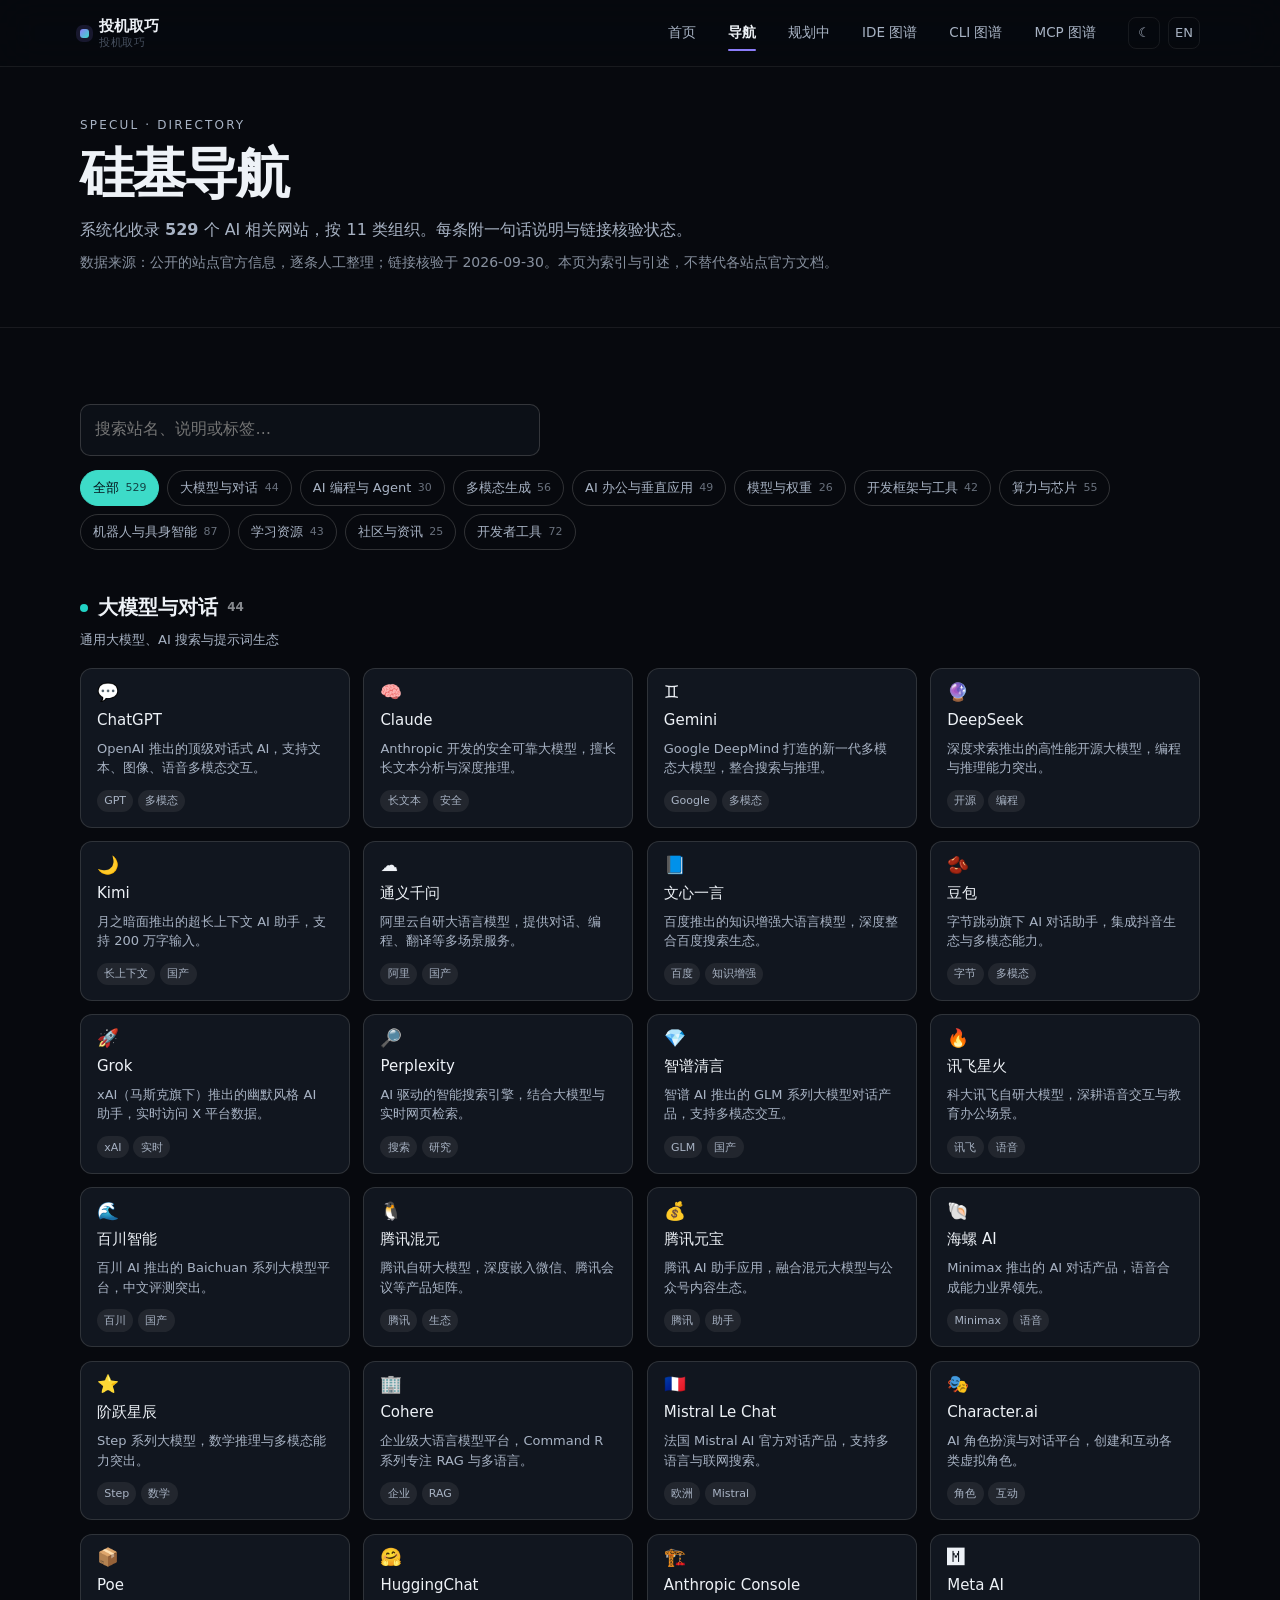
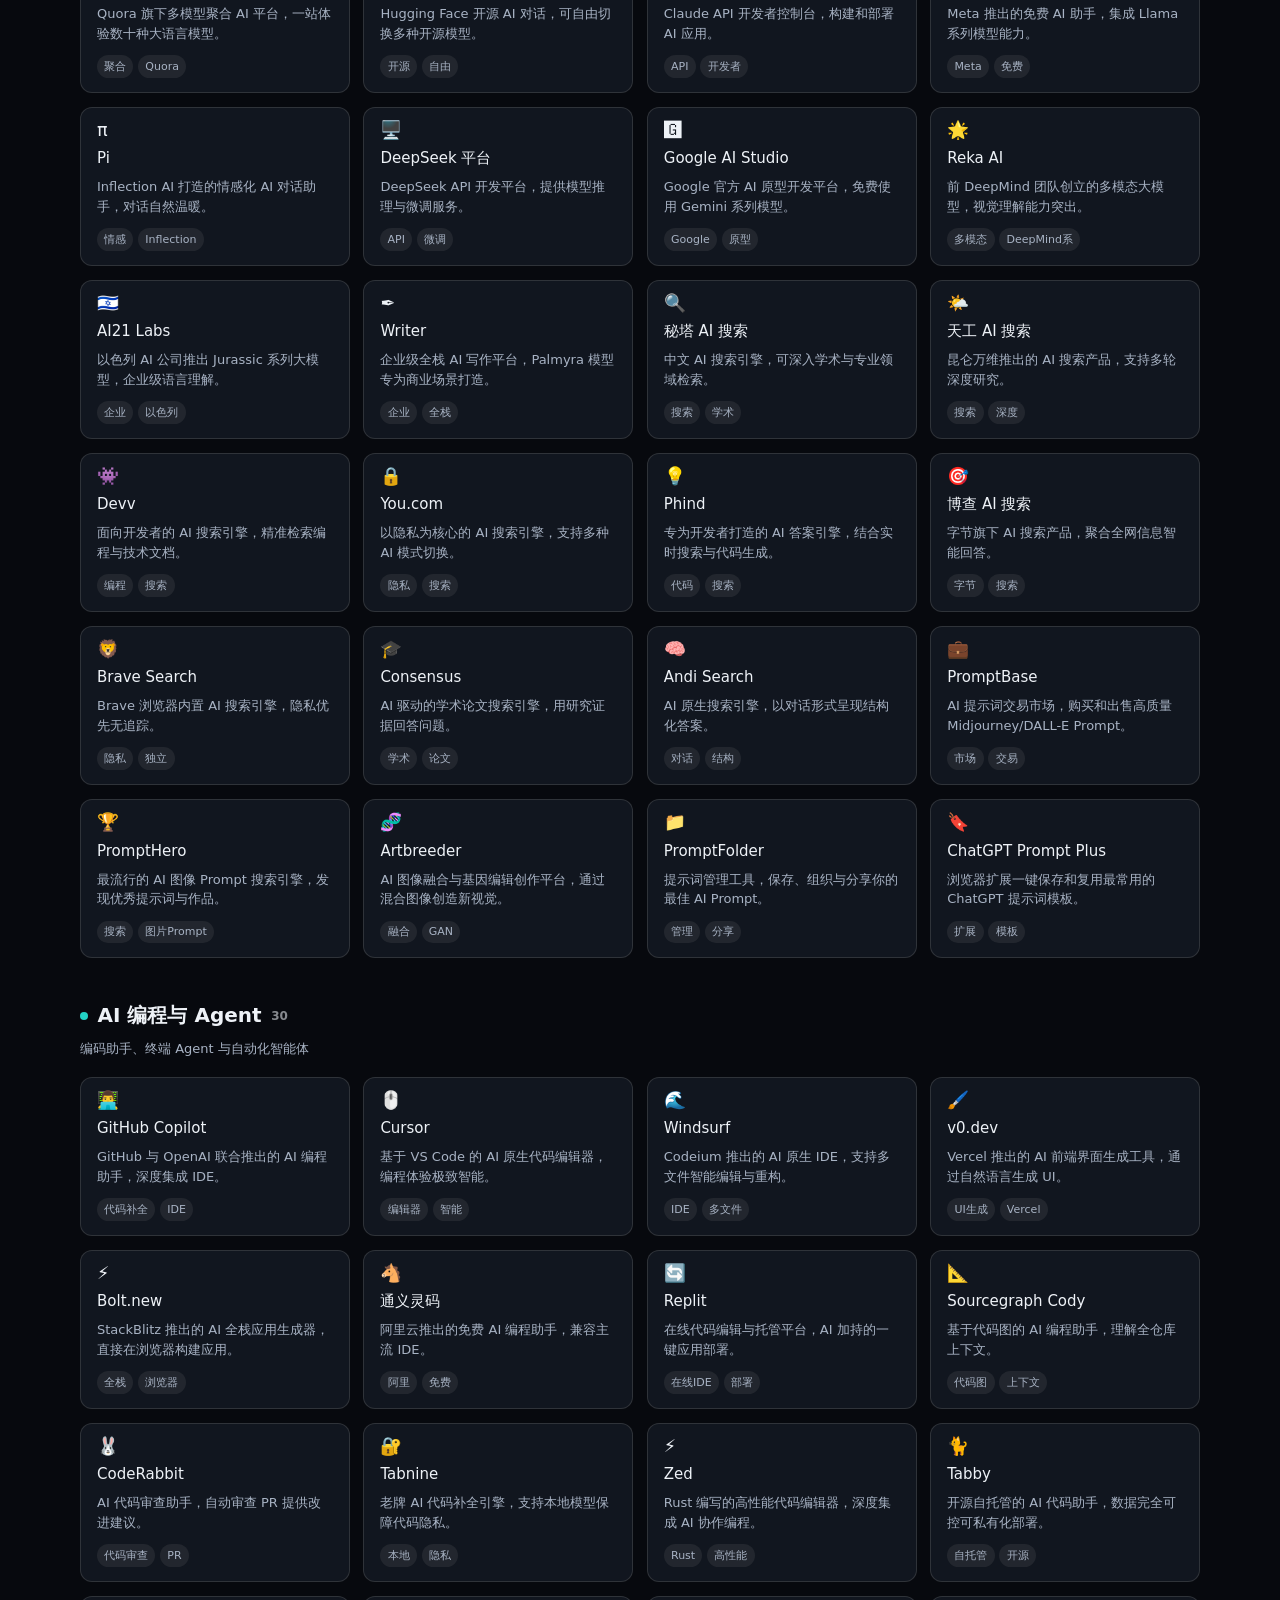
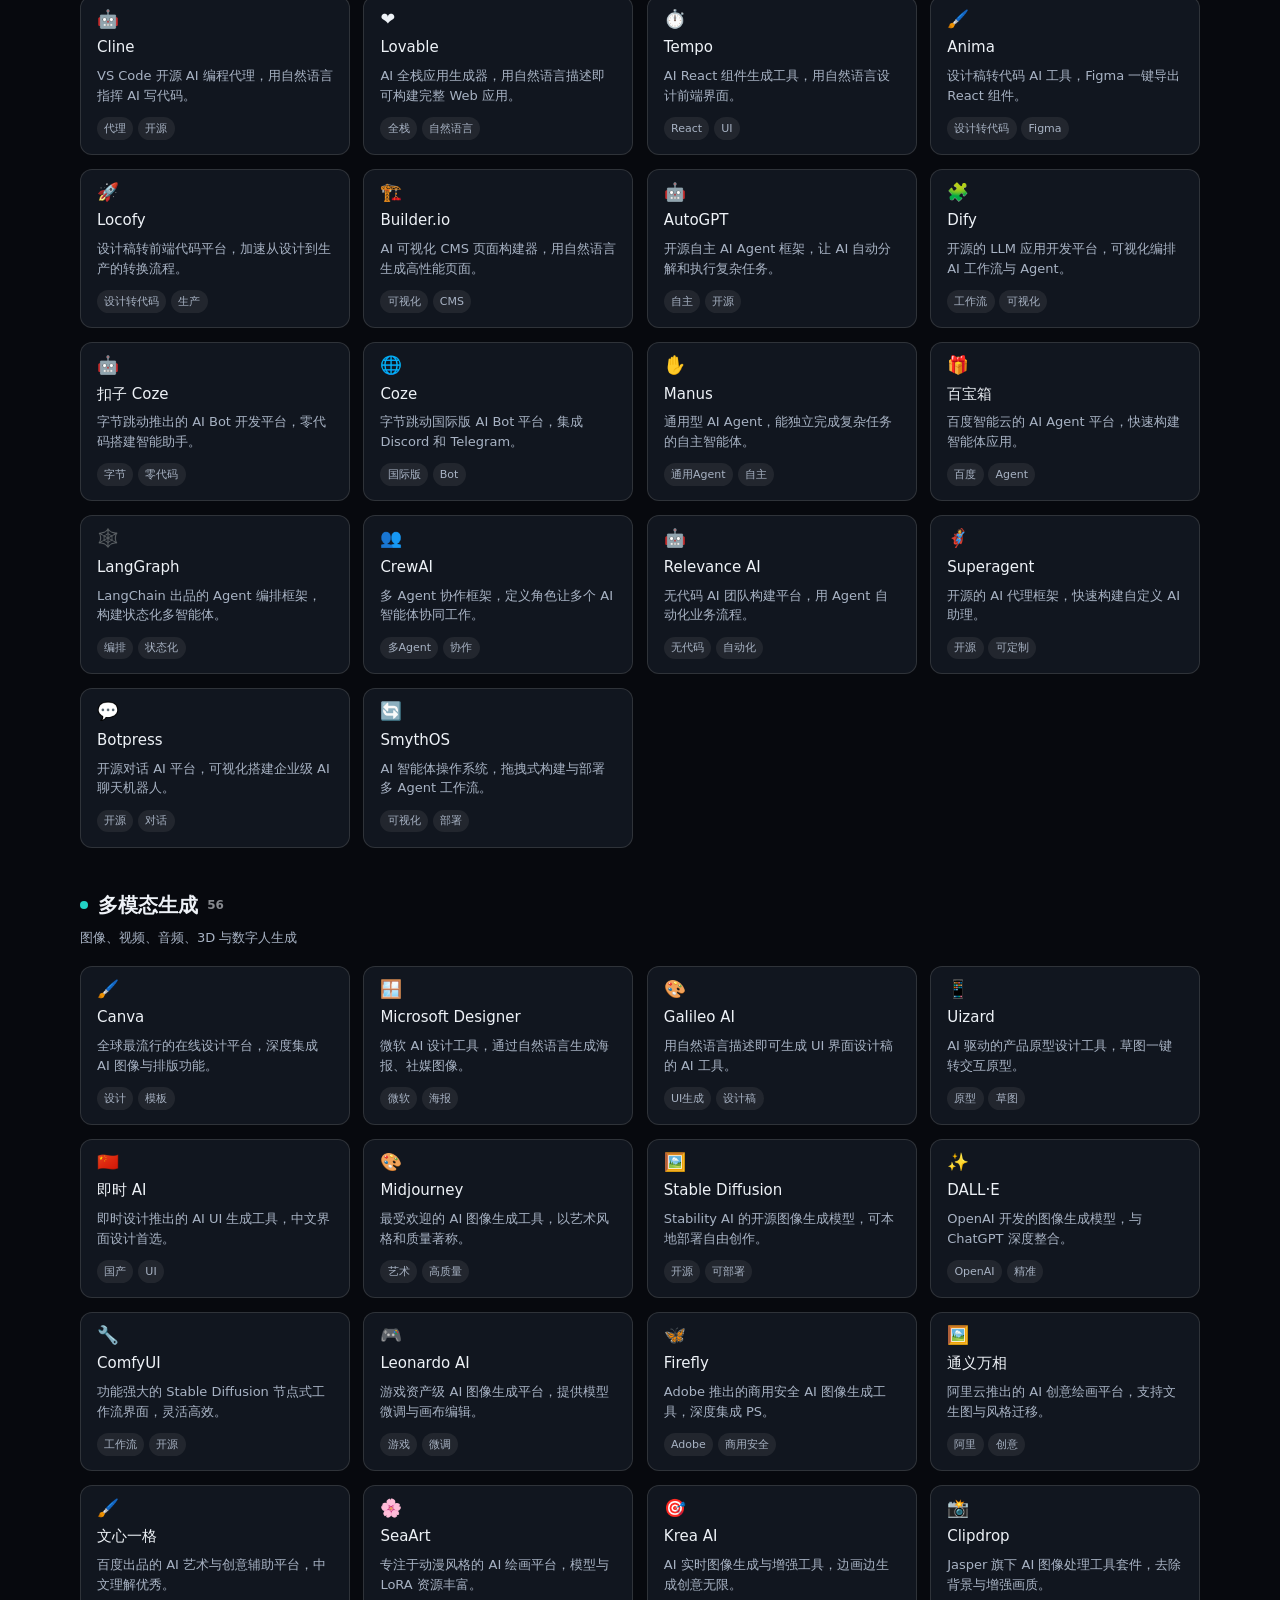
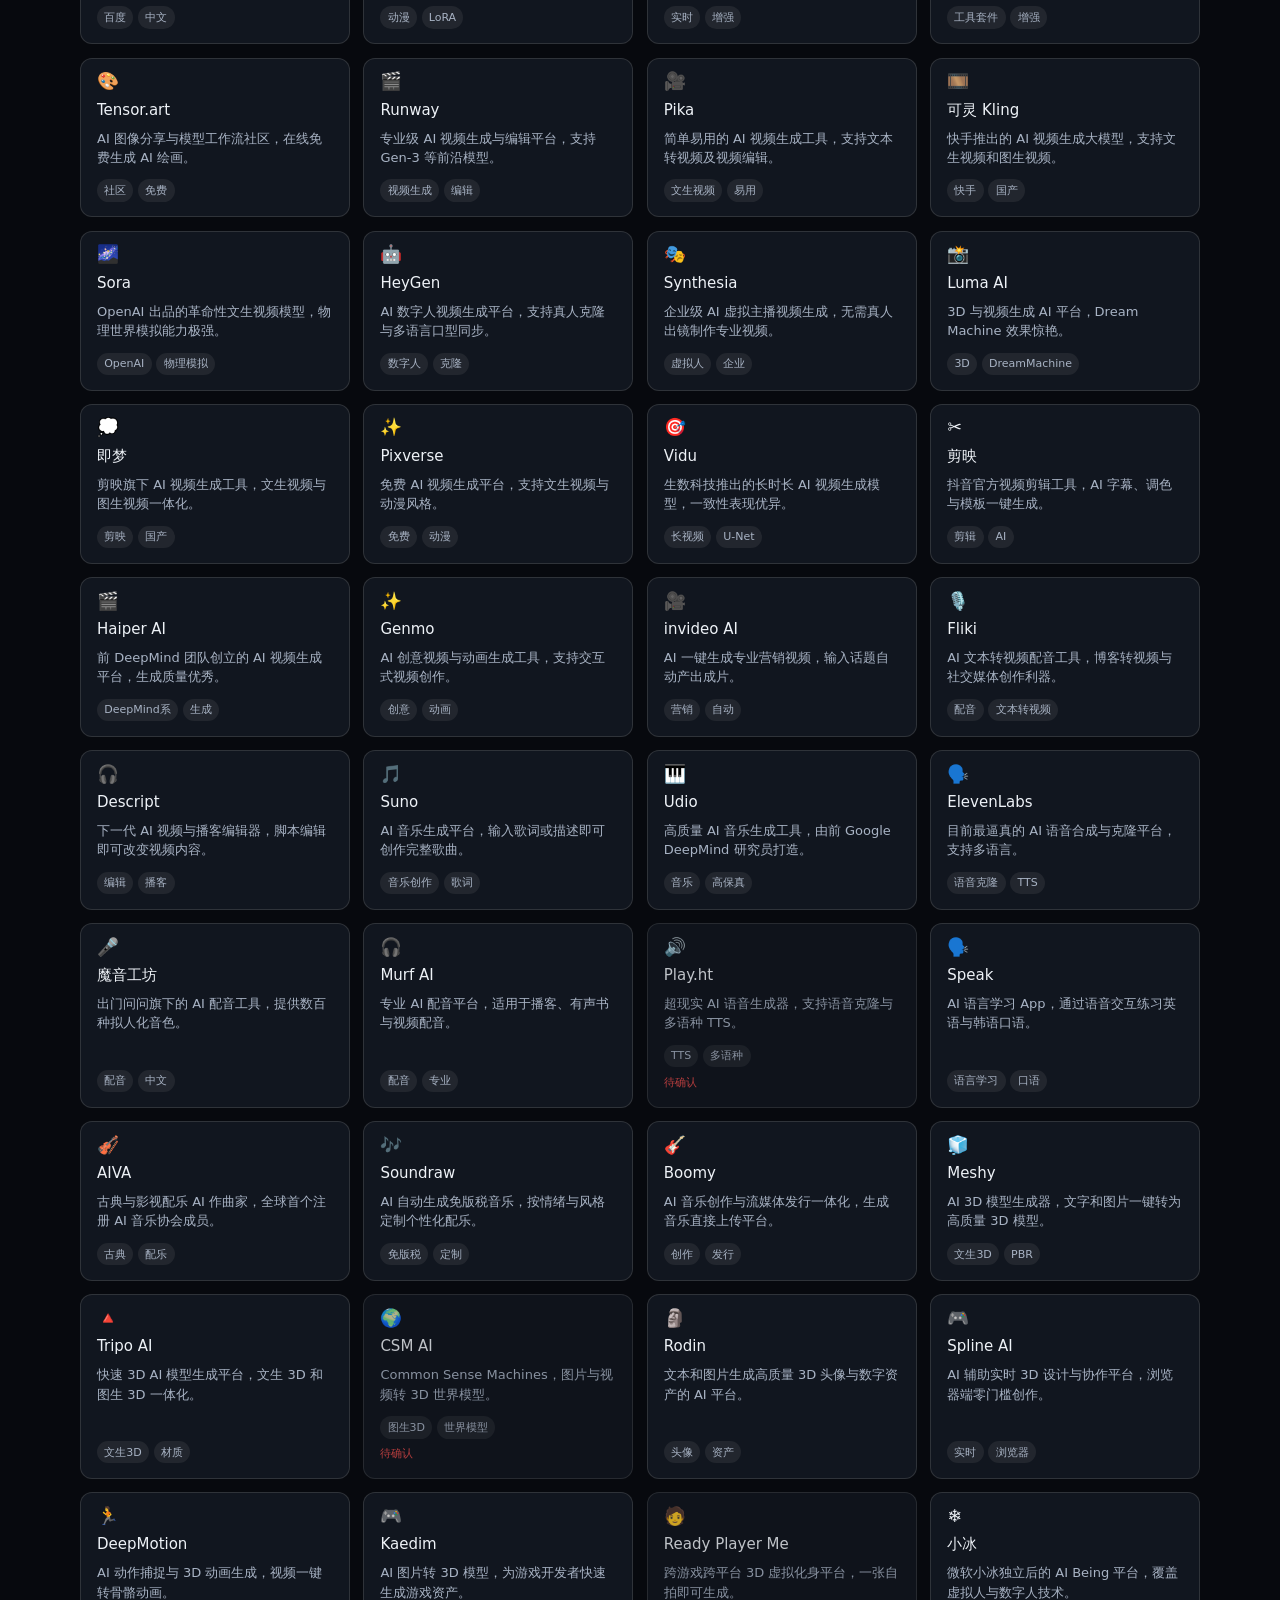
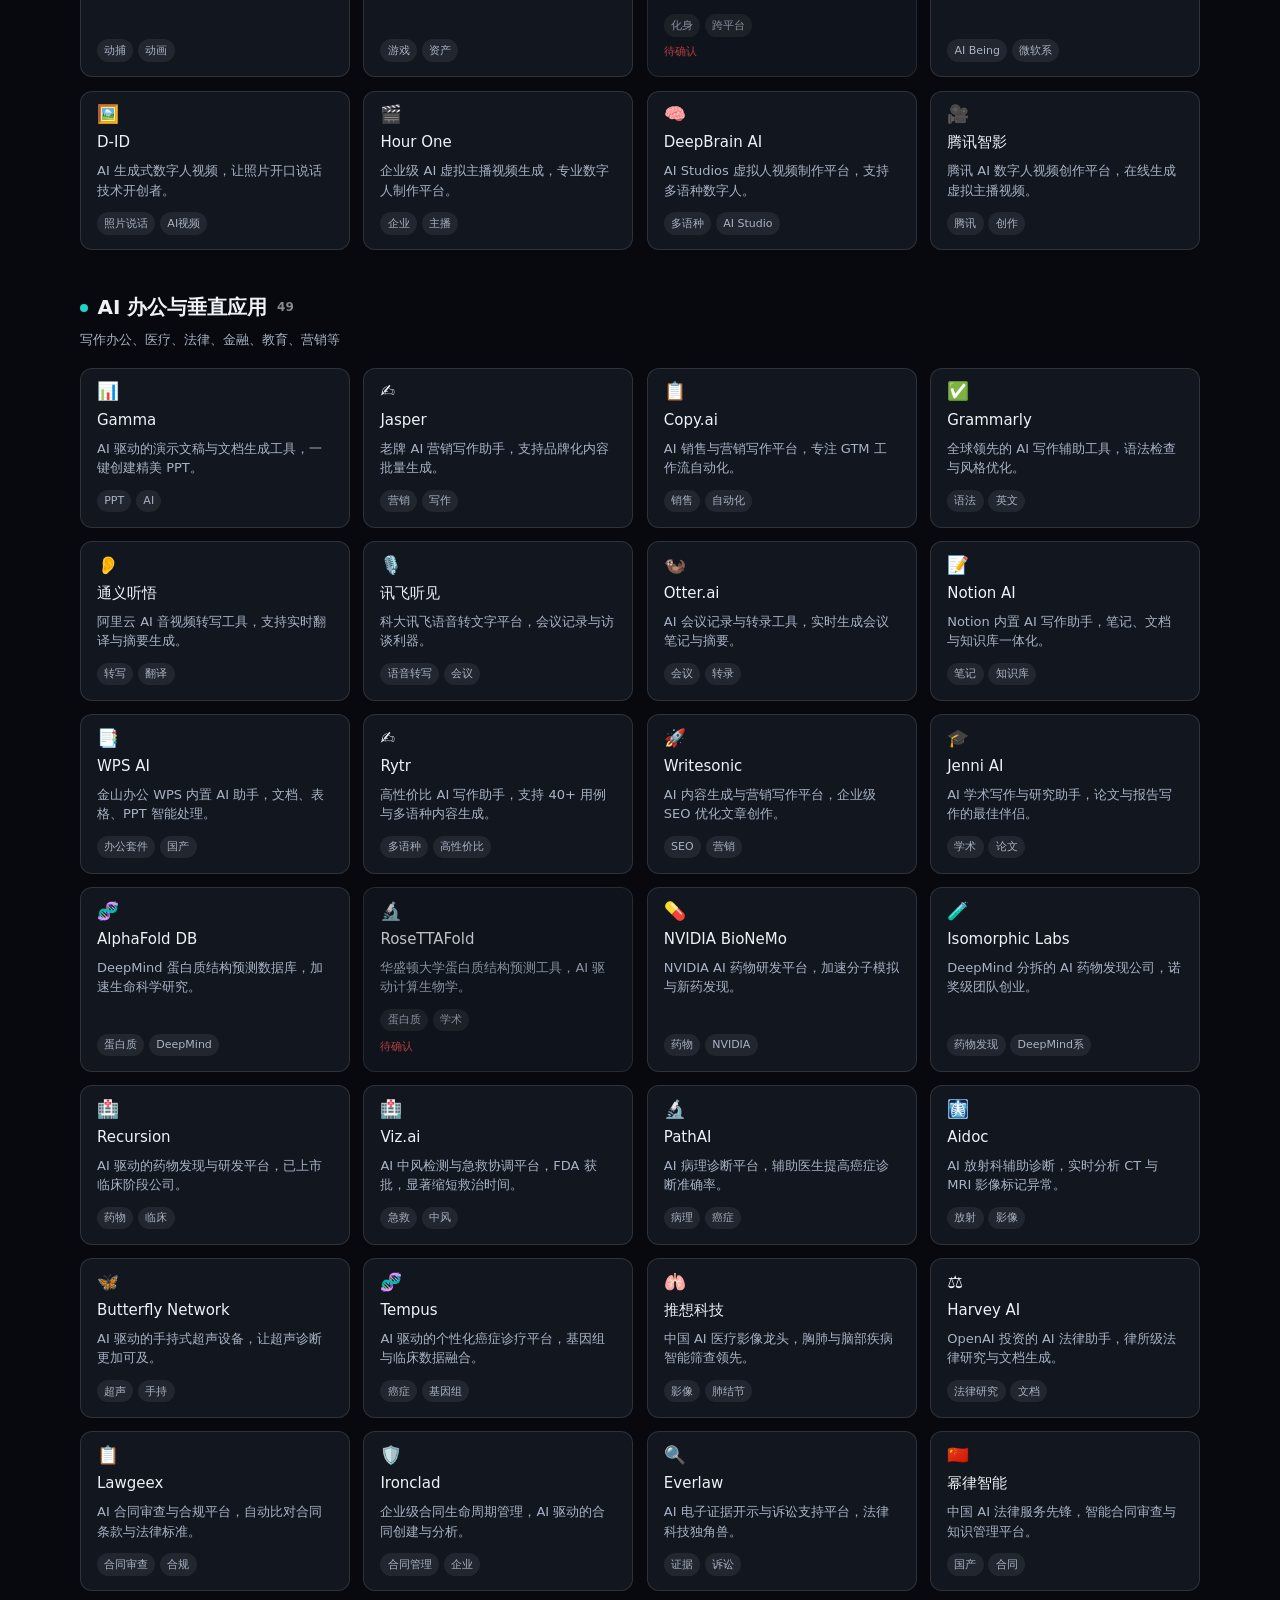
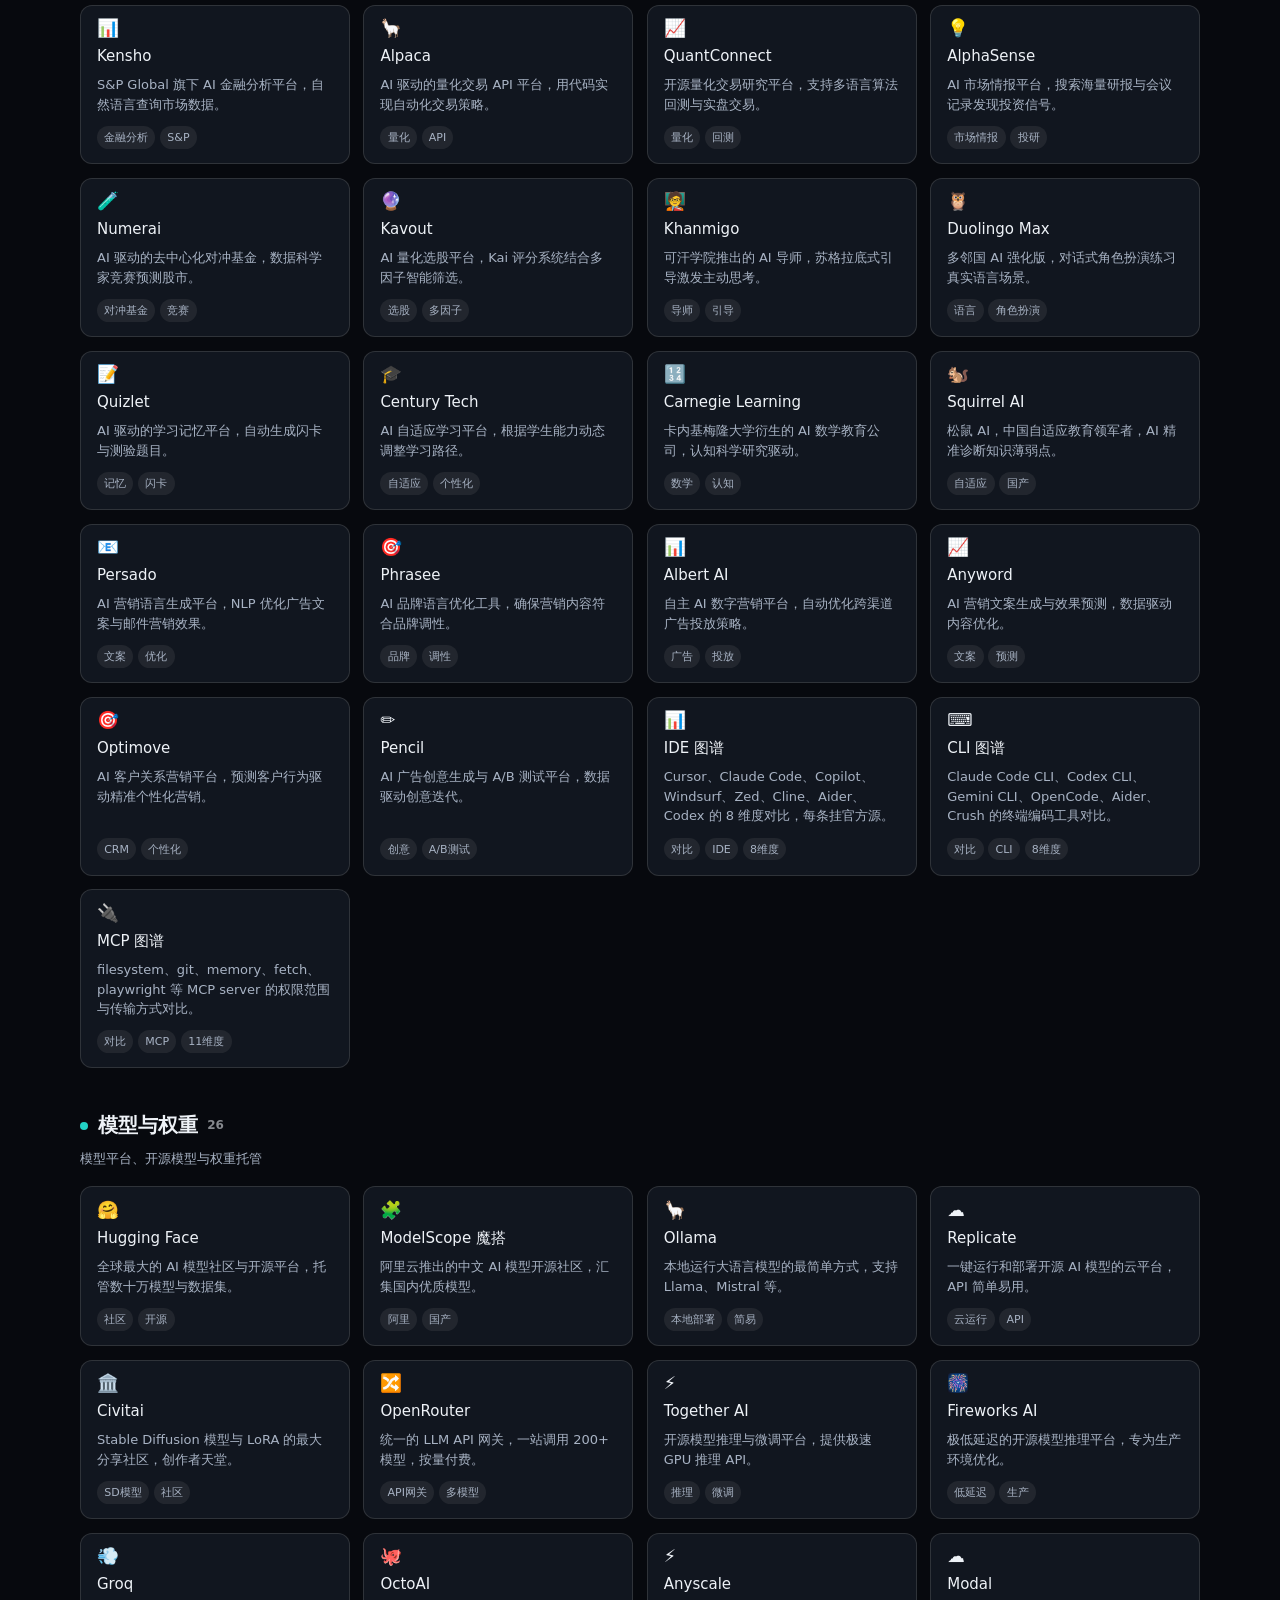
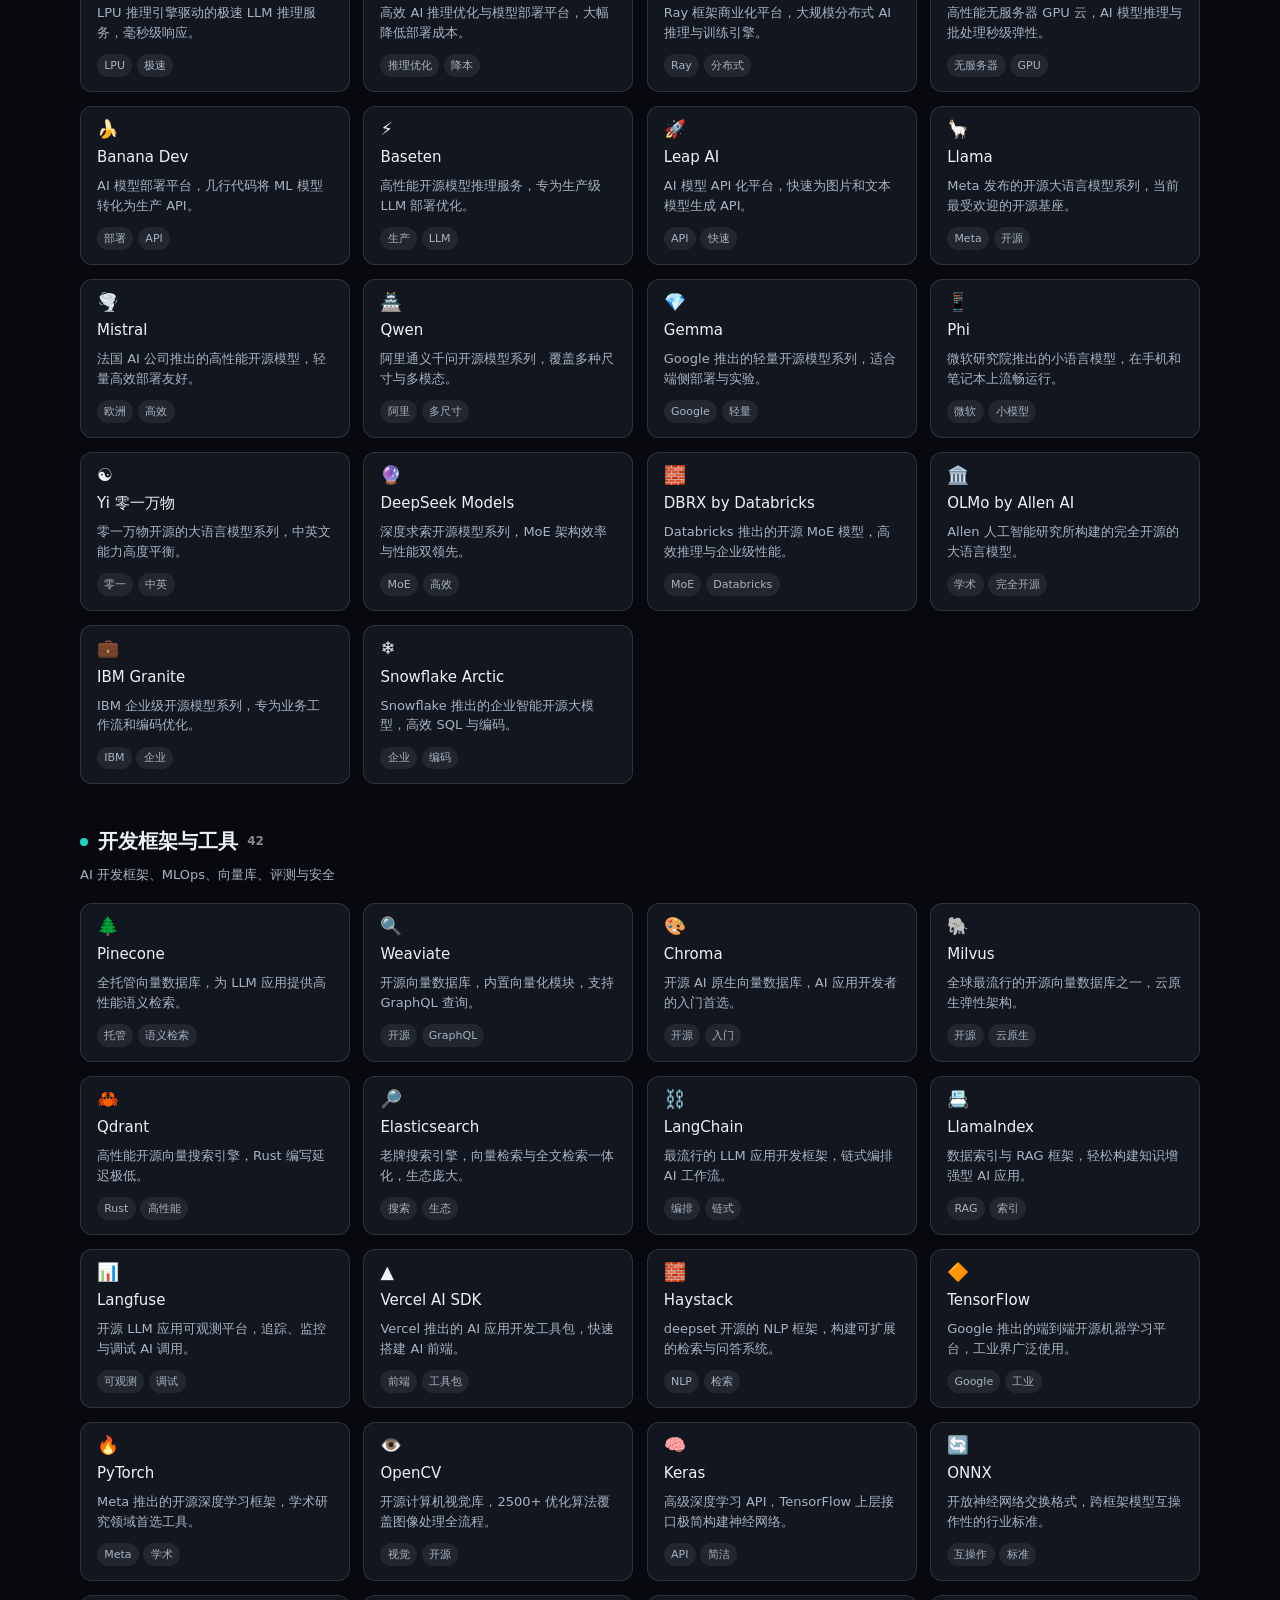
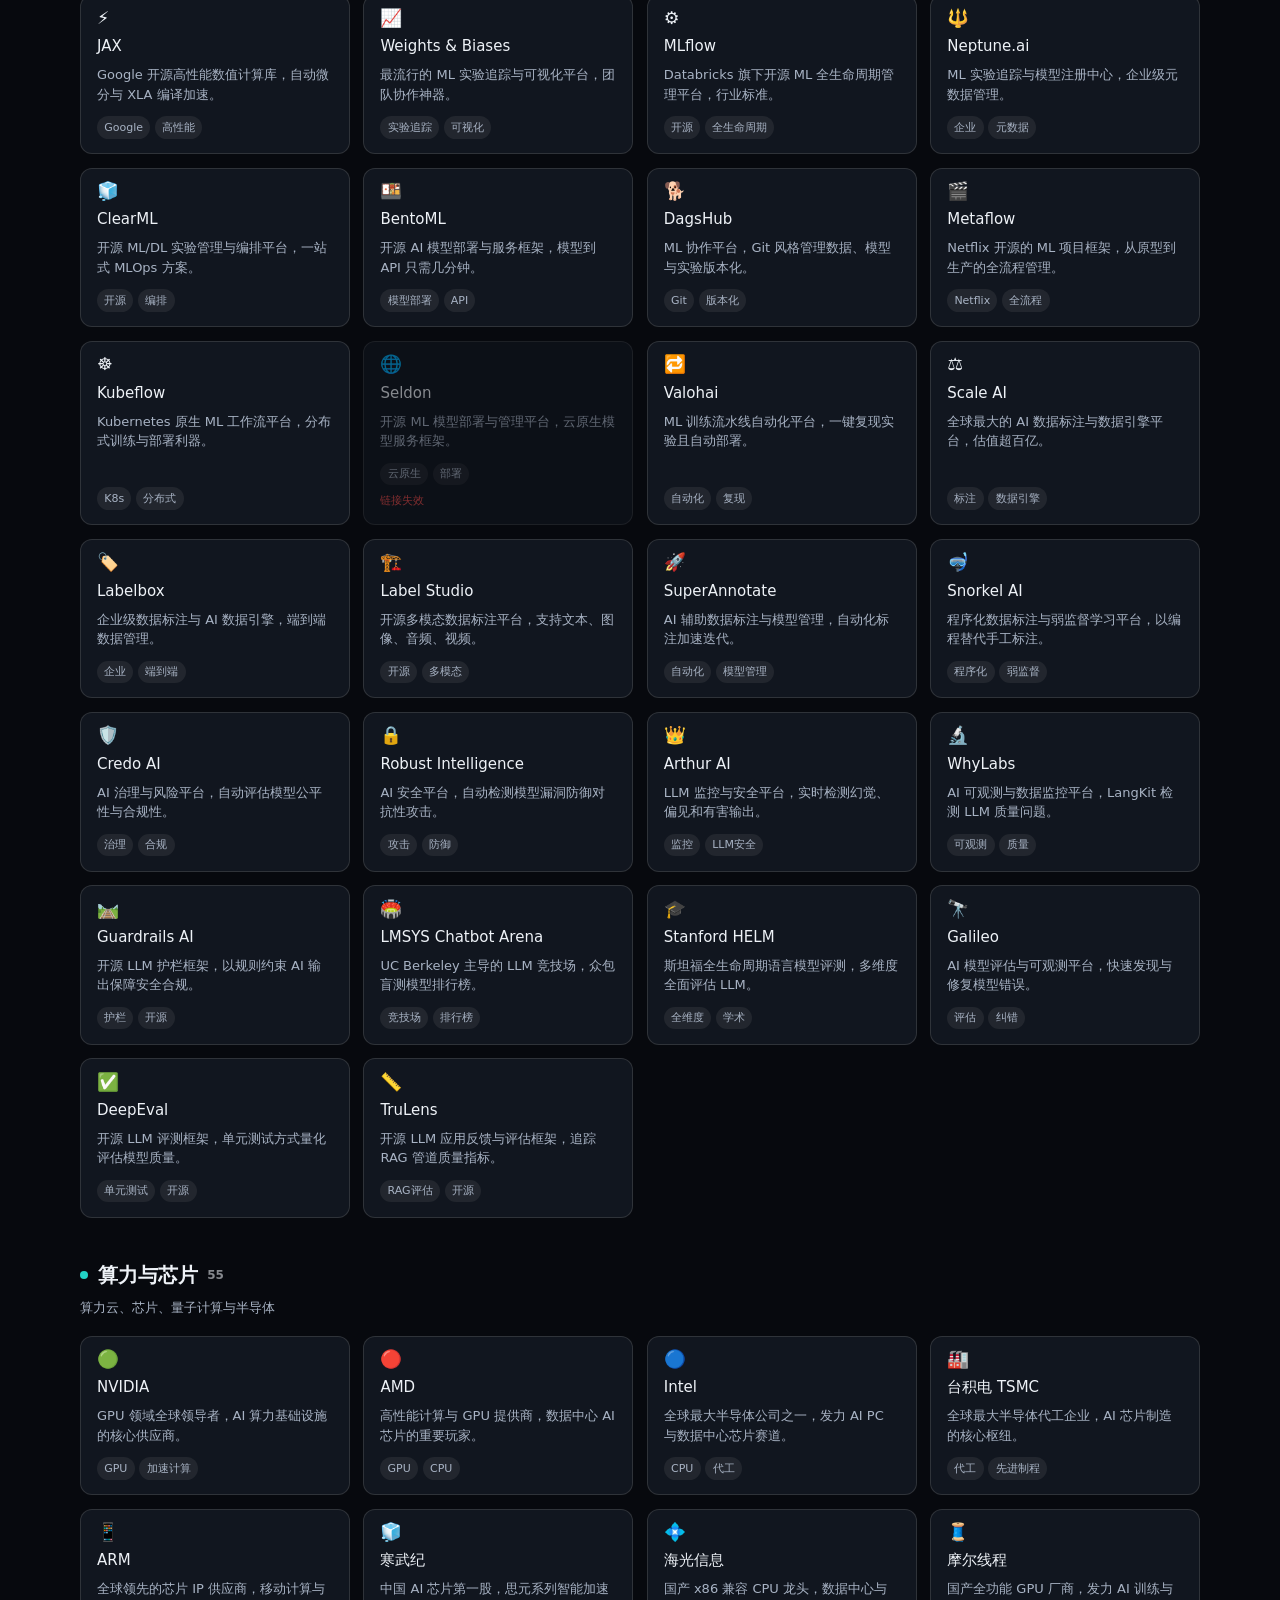
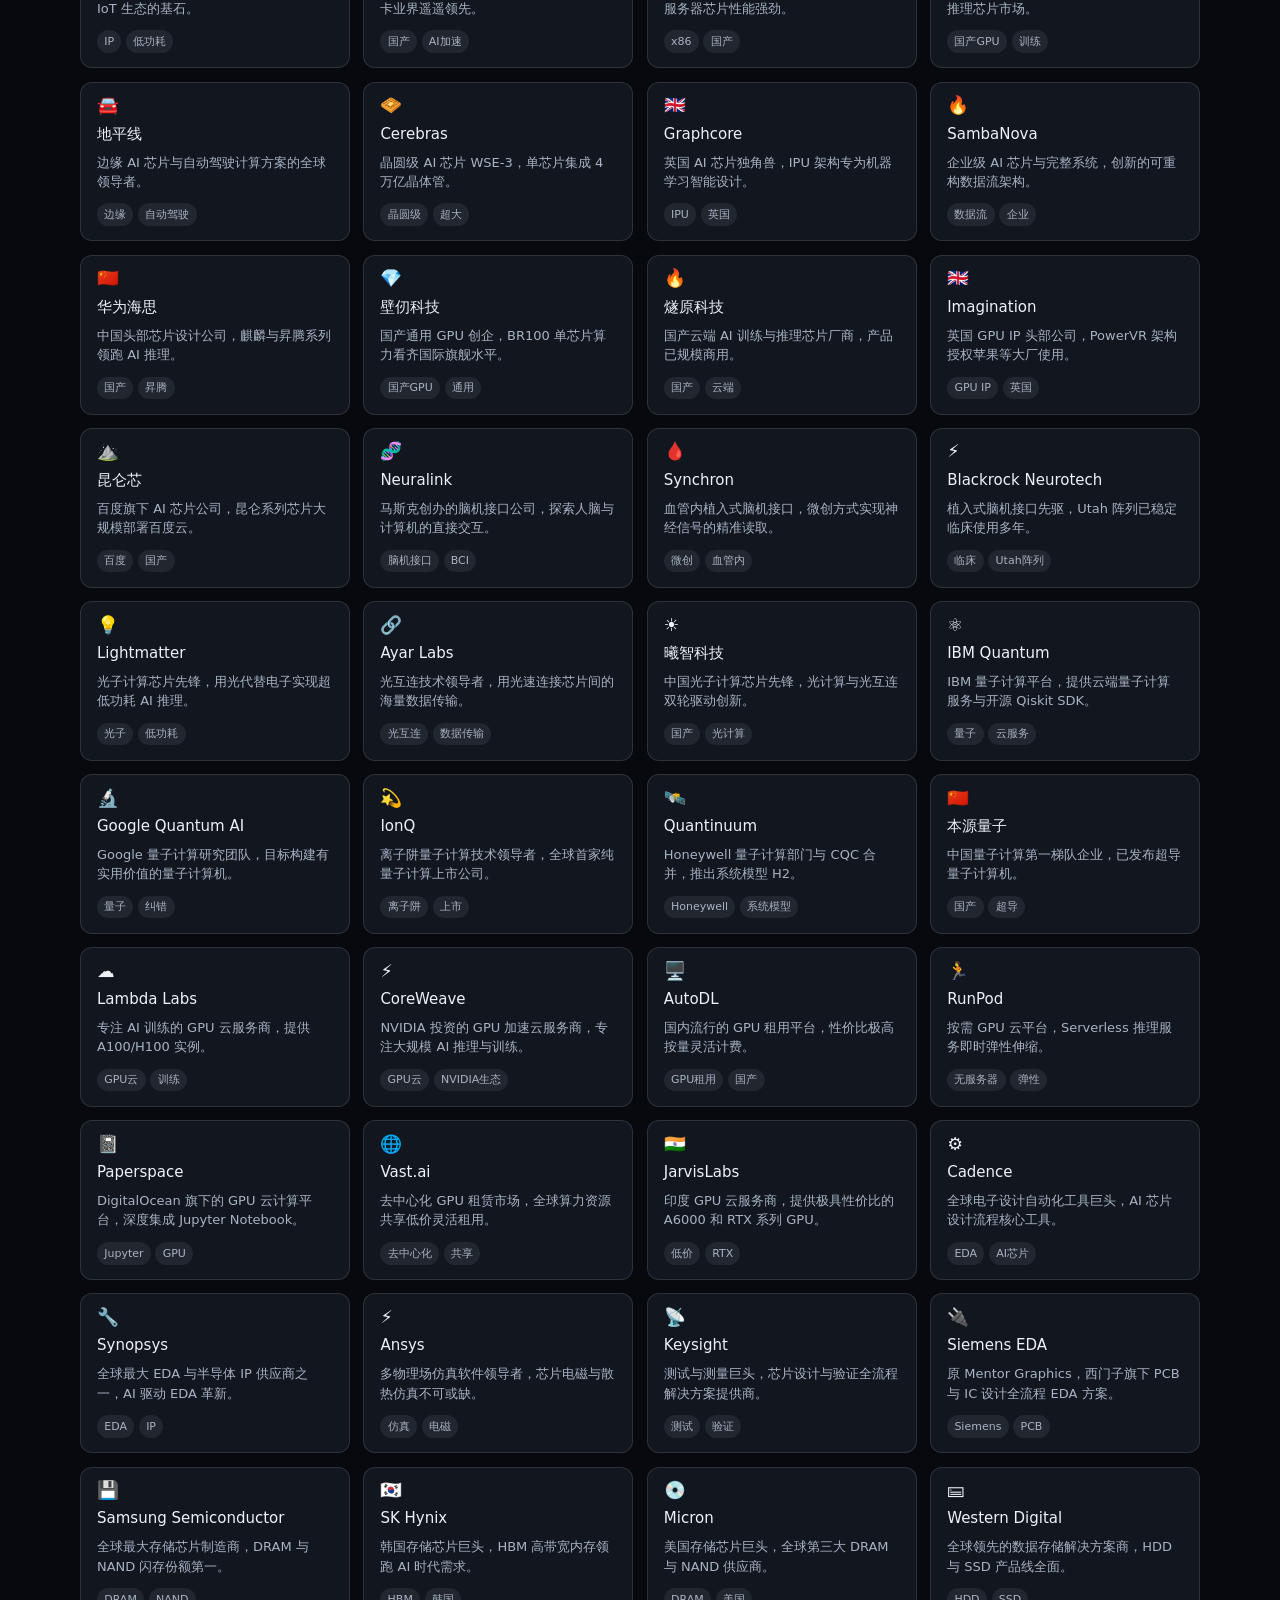
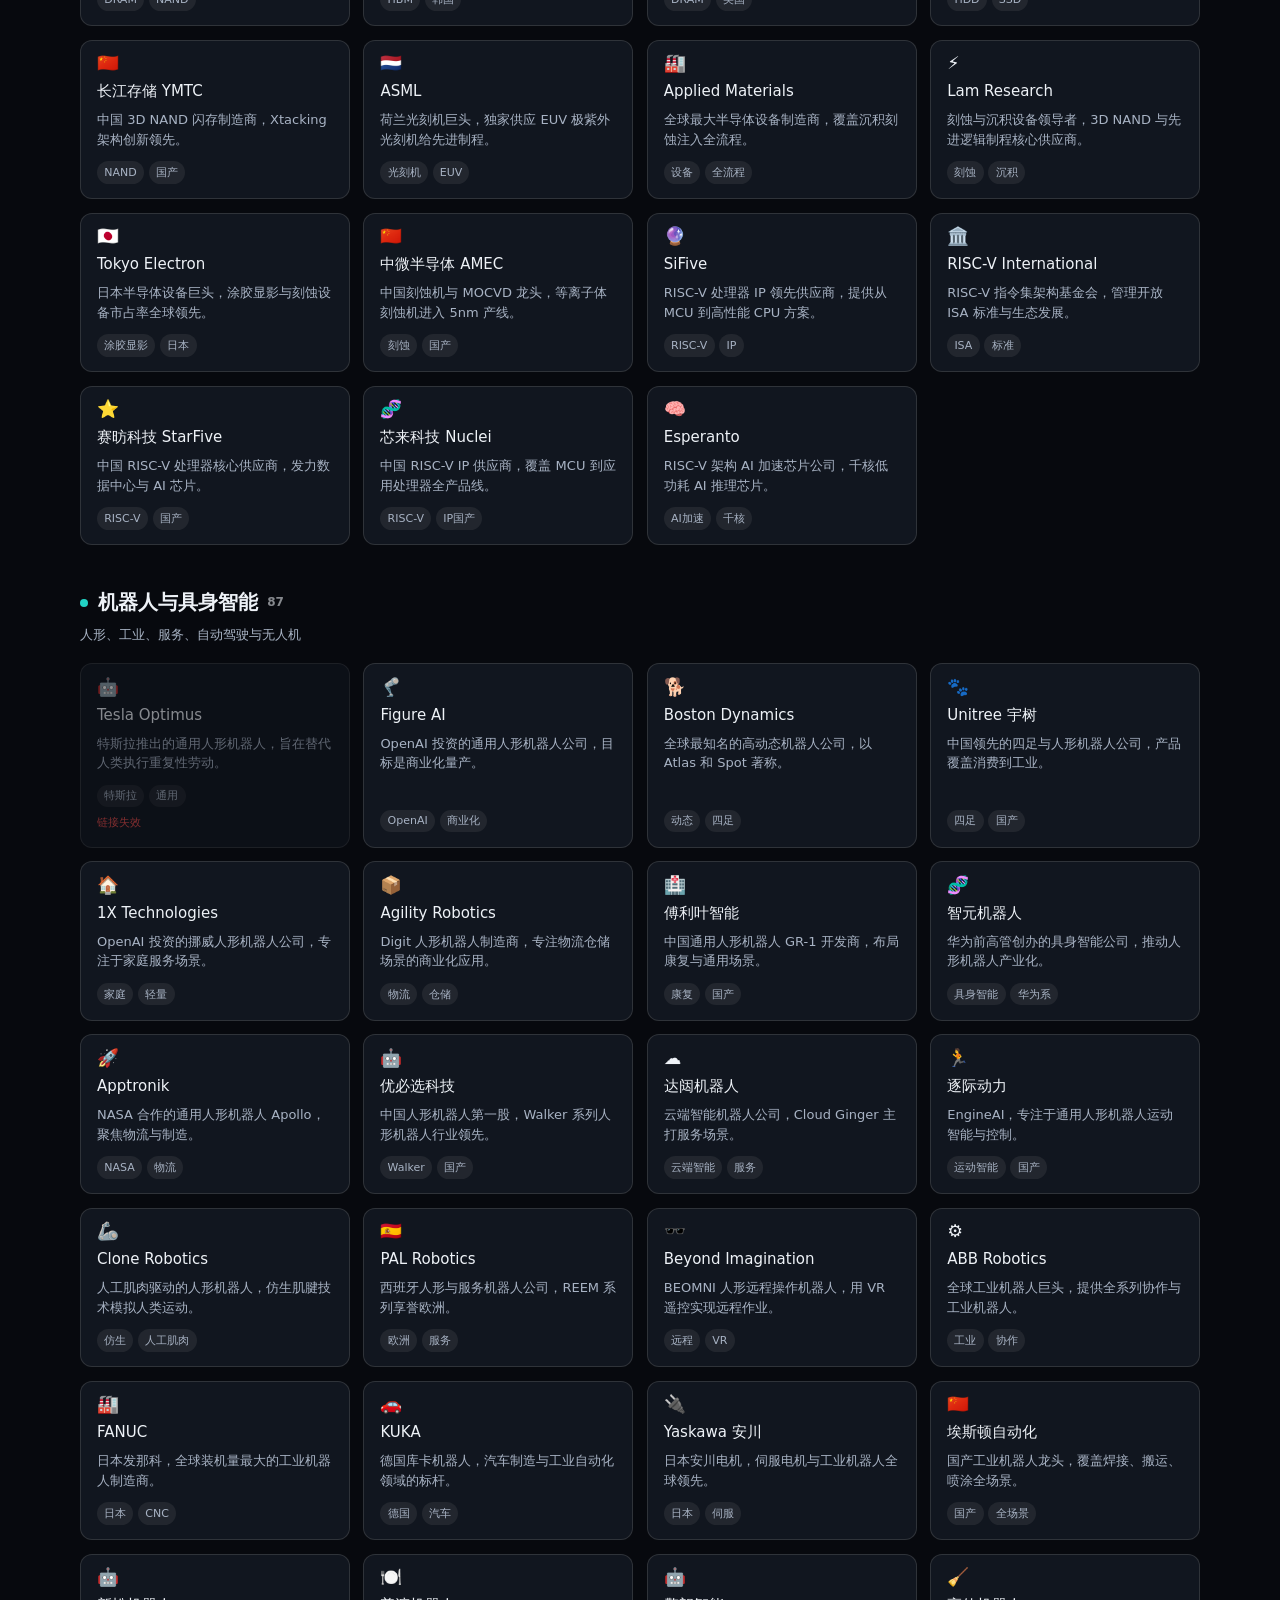
==== index.html @ 20c529e1 "feat: 支持 URL hash 深链（/#coding 直达分类）" ====
<!DOCTYPE html>
<html lang="zh-CN">
<head>
  <meta charset="UTF-8" />
  <meta name="viewport" content="width=device-width, initial-scale=1.0" />
  <title>硅基导航 · AI 网站目录 | 投机取巧</title>
  <meta name="description" content="系统化收录 529 个 AI 相关网站，按 11 类组织，每条附一句话说明与链接核验状态。" />
  <link rel="canonical" href="https://nav.specul.com/" />
  <meta property="og:type" content="website" />
  <meta property="og:site_name" content="硅基导航 · AI 网站目录 | 投机取巧" />
  <meta property="og:url" content="https://nav.specul.com/" />
  <meta property="og:title" content="硅基导航 · AI 网站目录 | 投机取巧" />
  <meta property="og:description" content="系统化收录 529 个 AI 相关网站，按 11 类组织，每条附一句话说明与链接核验状态。" />
  <meta name="theme-color" content="#05080f" />
  <link rel="icon" type="image/svg+xml" href="data:image/svg+xml,%3Csvg xmlns='http://www.w3.org/2000/svg' viewBox='0 0 48 48'%3E%3Cdefs%3E%3ClinearGradient id='g' x1='0' y1='0' x2='1' y2='1'%3E%3Cstop offset='0' stop-color='%238b7cf8'/%3E%3Cstop offset='1' stop-color='%2322d3c5'/%3E%3C/linearGradient%3E%3C/defs%3E%3Crect width='48' height='48' rx='12' fill='%2305080f'/%3E%3Cpath d='M14 32 L24 12 L34 32' fill='none' stroke='url(%23g)' stroke-width='2.4' stroke-linejoin='round'/%3E%3Ccircle cx='24' cy='27' r='2.4' fill='%2322d3c5'/%3E%3C/svg%3E" />
  <link rel="stylesheet" href="brand.css" />
  <link rel="stylesheet" href="site.css" />
  <style>:root { --accent: #22d3c5; }</style>
</head>
<body class="brand-ambient" style="--accent:#22d3c5">
  <a class="t-skip" href="#main">跳到主要内容</a>
  <header class="site-header">
    <div class="container site-bar">
      <a class="brand" href="https://specul.com/" title="投机取巧">
        <span class="brand-dot" aria-hidden="true"></span>
        <span class="brand-text">
          <span class="brand-name">投机取巧</span>
          <span class="brand-sub" id="markSub" data-zh-sub="投机取巧" data-en-sub="Speculation · Craft">投机取巧</span>
        </span>
      </a>
      <nav class="nav-links" aria-label="站点导航">
        <a href="https://specul.com/"><span data-zh>首页</span><span data-en>Home</span></a>
        <a href="https://nav.specul.com/" aria-current="page"><span data-zh>导航</span><span data-en>Directory</span></a>
        <a href="https://keel.specul.com/"><span data-zh>规划中</span><span data-en>Plan</span></a>
        <a href="https://ide.specul.com/"><span data-zh>IDE 图谱</span><span data-en>IDE</span></a>
        <a href="https://cli.specul.com/"><span data-zh>CLI 图谱</span><span data-en>CLI</span></a>
        <a href="https://mcp.specul.com/"><span data-zh>MCP 图谱</span><span data-en>MCP</span></a>
        <span class="nav-tools">
          <button class="icon-btn" id="themeBtn" type="button" aria-label="切换明暗主题" title="切换明暗主题">☾</button>
          <button class="icon-btn" id="langBtn" type="button" aria-label="Switch language" title="Switch language">EN</button>
        </span>
      </nav>
    </div>
  </header>
  <main id="main">
    <section class="section hero">
      <div class="container">
        <p class="eyebrow">SPECUL · DIRECTORY</p>
        <h1 class="h1">硅基导航</h1>
        <p class="lede">系统化收录 <strong>529</strong> 个 AI 相关网站，按 11 类组织。每条附一句话说明与链接核验状态。</p>
        <p class="t-sm dim">数据来源：公开的站点官方信息，逐条人工整理；链接核验于 2026-09-30。本页为索引与引述，不替代各站点官方文档。</p>
      </div>
    </section>

    <section class="section" id="dir">
      <div class="container">
        <div class="controls">
          <label class="sr-only" for="q">搜索</label>
          <input id="q" type="search" placeholder="搜索站名、说明或标签…" autocomplete="off" />
          <div class="chips">
        <button class="chip is-on" data-cat="all">全部<em>529</em></button>
        <button class="chip" data-cat="llm">大模型与对话<em>44</em></button>
        <button class="chip" data-cat="coding">AI 编程与 Agent<em>30</em></button>
        <button class="chip" data-cat="gen">多模态生成<em>56</em></button>
        <button class="chip" data-cat="app">AI 办公与垂直应用<em>49</em></button>
        <button class="chip" data-cat="model">模型与权重<em>26</em></button>
        <button class="chip" data-cat="dev">开发框架与工具<em>42</em></button>
        <button class="chip" data-cat="infra">算力与芯片<em>55</em></button>
        <button class="chip" data-cat="robot">机器人与具身智能<em>87</em></button>
        <button class="chip" data-cat="learn">学习资源<em>43</em></button>
        <button class="chip" data-cat="community">社区与资讯<em>25</em></button>
        <button class="chip" data-cat="tools">开发者工具<em>72</em></button>
          </div>
        </div>
        <p id="empty" class="empty" hidden>没有匹配的条目。</p>

      <section class="cat-group" data-cat="llm">
        <h2 class="cat-h"><span class="cat-dot" aria-hidden="true"></span>大模型与对话<em>44</em></h2>
        <p class="cat-sub">通用大模型、AI 搜索与提示词生态</p>
        <div class="grid">
          <a class="card" href="https://chat.openai.com" target="_blank" rel="noopener" data-cat="llm" data-blob="chatgpt openai 推出的顶级对话式 ai，支持文本、图像、语音多模态交互。 gpt·多模态">
            <span class="c-ic" aria-hidden="true">💬</span>
            <span class="c-nm">ChatGPT</span>
            <span class="c-ds">OpenAI 推出的顶级对话式 AI，支持文本、图像、语音多模态交互。</span>
            <span class="c-tg"><i>GPT</i><i>多模态</i></span>
          </a>
          <a class="card" href="https://claude.ai" target="_blank" rel="noopener" data-cat="llm" data-blob="claude anthropic 开发的安全可靠大模型，擅长长文本分析与深度推理。 长文本·安全">
            <span class="c-ic" aria-hidden="true">🧠</span>
            <span class="c-nm">Claude</span>
            <span class="c-ds">Anthropic 开发的安全可靠大模型，擅长长文本分析与深度推理。</span>
            <span class="c-tg"><i>长文本</i><i>安全</i></span>
          </a>
          <a class="card" href="https://gemini.google.com" target="_blank" rel="noopener" data-cat="llm" data-blob="gemini google deepmind 打造的新一代多模态大模型，整合搜索与推理。 google·多模态">
            <span class="c-ic" aria-hidden="true">♊</span>
            <span class="c-nm">Gemini</span>
            <span class="c-ds">Google DeepMind 打造的新一代多模态大模型，整合搜索与推理。</span>
            <span class="c-tg"><i>Google</i><i>多模态</i></span>
          </a>
          <a class="card" href="https://chat.deepseek.com" target="_blank" rel="noopener" data-cat="llm" data-blob="deepseek 深度求索推出的高性能开源大模型，编程与推理能力突出。 开源·编程">
            <span class="c-ic" aria-hidden="true">🔮</span>
            <span class="c-nm">DeepSeek</span>
            <span class="c-ds">深度求索推出的高性能开源大模型，编程与推理能力突出。</span>
            <span class="c-tg"><i>开源</i><i>编程</i></span>
          </a>
          <a class="card" href="https://kimi.moonshot.cn" target="_blank" rel="noopener" data-cat="llm" data-blob="kimi 月之暗面推出的超长上下文 ai 助手，支持 200 万字输入。 长上下文·国产">
            <span class="c-ic" aria-hidden="true">🌙</span>
            <span class="c-nm">Kimi</span>
            <span class="c-ds">月之暗面推出的超长上下文 AI 助手，支持 200 万字输入。</span>
            <span class="c-tg"><i>长上下文</i><i>国产</i></span>
          </a>
          <a class="card" href="https://tongyi.aliyun.com" target="_blank" rel="noopener" data-cat="llm" data-blob="通义千问 阿里云自研大语言模型，提供对话、编程、翻译等多场景服务。 阿里·国产">
            <span class="c-ic" aria-hidden="true">☁️</span>
            <span class="c-nm">通义千问</span>
            <span class="c-ds">阿里云自研大语言模型，提供对话、编程、翻译等多场景服务。</span>
            <span class="c-tg"><i>阿里</i><i>国产</i></span>
          </a>
          <a class="card" href="https://yiyan.baidu.com" target="_blank" rel="noopener" data-cat="llm" data-blob="文心一言 百度推出的知识增强大语言模型，深度整合百度搜索生态。 百度·知识增强">
            <span class="c-ic" aria-hidden="true">📘</span>
            <span class="c-nm">文心一言</span>
            <span class="c-ds">百度推出的知识增强大语言模型，深度整合百度搜索生态。</span>
            <span class="c-tg"><i>百度</i><i>知识增强</i></span>
          </a>
          <a class="card" href="https://www.doubao.com" target="_blank" rel="noopener" data-cat="llm" data-blob="豆包 字节跳动旗下 ai 对话助手，集成抖音生态与多模态能力。 字节·多模态">
            <span class="c-ic" aria-hidden="true">🫘</span>
            <span class="c-nm">豆包</span>
            <span class="c-ds">字节跳动旗下 AI 对话助手，集成抖音生态与多模态能力。</span>
            <span class="c-tg"><i>字节</i><i>多模态</i></span>
          </a>
          <a class="card" href="https://grok.com" target="_blank" rel="noopener" data-cat="llm" data-blob="grok xai（马斯克旗下）推出的幽默风格 ai 助手，实时访问 x 平台数据。 xai·实时">
            <span class="c-ic" aria-hidden="true">🚀</span>
            <span class="c-nm">Grok</span>
            <span class="c-ds">xAI（马斯克旗下）推出的幽默风格 AI 助手，实时访问 X 平台数据。</span>
            <span class="c-tg"><i>xAI</i><i>实时</i></span>
          </a>
          <a class="card" href="https://www.perplexity.ai" target="_blank" rel="noopener" data-cat="llm" data-blob="perplexity ai 驱动的智能搜索引擎，结合大模型与实时网页检索。 搜索·研究">
            <span class="c-ic" aria-hidden="true">🔎</span>
            <span class="c-nm">Perplexity</span>
            <span class="c-ds">AI 驱动的智能搜索引擎，结合大模型与实时网页检索。</span>
            <span class="c-tg"><i>搜索</i><i>研究</i></span>
          </a>
          <a class="card" href="https://chatglm.cn" target="_blank" rel="noopener" data-cat="llm" data-blob="智谱清言 智谱 ai 推出的 glm 系列大模型对话产品，支持多模态交互。 glm·国产">
            <span class="c-ic" aria-hidden="true">💎</span>
            <span class="c-nm">智谱清言</span>
            <span class="c-ds">智谱 AI 推出的 GLM 系列大模型对话产品，支持多模态交互。</span>
            <span class="c-tg"><i>GLM</i><i>国产</i></span>
          </a>
          <a class="card" href="https://xinghuo.xfyun.cn" target="_blank" rel="noopener" data-cat="llm" data-blob="讯飞星火 科大讯飞自研大模型，深耕语音交互与教育办公场景。 讯飞·语音">
            <span class="c-ic" aria-hidden="true">🔥</span>
            <span class="c-nm">讯飞星火</span>
            <span class="c-ds">科大讯飞自研大模型，深耕语音交互与教育办公场景。</span>
            <span class="c-tg"><i>讯飞</i><i>语音</i></span>
          </a>
          <a class="card" href="https://www.baichuan-ai.com" target="_blank" rel="noopener" data-cat="llm" data-blob="百川智能 百川 ai 推出的 baichuan 系列大模型平台，中文评测突出。 百川·国产">
            <span class="c-ic" aria-hidden="true">🌊</span>
            <span class="c-nm">百川智能</span>
            <span class="c-ds">百川 AI 推出的 Baichuan 系列大模型平台，中文评测突出。</span>
            <span class="c-tg"><i>百川</i><i>国产</i></span>
          </a>
          <a class="card" href="https://hunyuan.tencent.com" target="_blank" rel="noopener" data-cat="llm" data-blob="腾讯混元 腾讯自研大模型，深度嵌入微信、腾讯会议等产品矩阵。 腾讯·生态">
            <span class="c-ic" aria-hidden="true">🐧</span>
            <span class="c-nm">腾讯混元</span>
            <span class="c-ds">腾讯自研大模型，深度嵌入微信、腾讯会议等产品矩阵。</span>
            <span class="c-tg"><i>腾讯</i><i>生态</i></span>
          </a>
          <a class="card" href="https://yuanbao.tencent.com" target="_blank" rel="noopener" data-cat="llm" data-blob="腾讯元宝 腾讯 ai 助手应用，融合混元大模型与公众号内容生态。 腾讯·助手">
            <span class="c-ic" aria-hidden="true">💰</span>
            <span class="c-nm">腾讯元宝</span>
            <span class="c-ds">腾讯 AI 助手应用，融合混元大模型与公众号内容生态。</span>
            <span class="c-tg"><i>腾讯</i><i>助手</i></span>
          </a>
          <a class="card" href="https://hailuoai.com" target="_blank" rel="noopener" data-cat="llm" data-blob="海螺 ai minimax 推出的 ai 对话产品，语音合成能力业界领先。 minimax·语音">
            <span class="c-ic" aria-hidden="true">🐚</span>
            <span class="c-nm">海螺 AI</span>
            <span class="c-ds">Minimax 推出的 AI 对话产品，语音合成能力业界领先。</span>
            <span class="c-tg"><i>Minimax</i><i>语音</i></span>
          </a>
          <a class="card" href="https://www.stepfun.com" target="_blank" rel="noopener" data-cat="llm" data-blob="阶跃星辰 step 系列大模型，数学推理与多模态能力突出。 step·数学">
            <span class="c-ic" aria-hidden="true">⭐</span>
            <span class="c-nm">阶跃星辰</span>
            <span class="c-ds">Step 系列大模型，数学推理与多模态能力突出。</span>
            <span class="c-tg"><i>Step</i><i>数学</i></span>
          </a>
          <a class="card" href="https://cohere.com" target="_blank" rel="noopener" data-cat="llm" data-blob="cohere 企业级大语言模型平台，command r 系列专注 rag 与多语言。 企业·rag">
            <span class="c-ic" aria-hidden="true">🏢</span>
            <span class="c-nm">Cohere</span>
            <span class="c-ds">企业级大语言模型平台，Command R 系列专注 RAG 与多语言。</span>
            <span class="c-tg"><i>企业</i><i>RAG</i></span>
          </a>
          <a class="card" href="https://chat.mistral.ai" target="_blank" rel="noopener" data-cat="llm" data-blob="mistral le chat 法国 mistral ai 官方对话产品，支持多语言与联网搜索。 欧洲·mistral">
            <span class="c-ic" aria-hidden="true">🇫🇷</span>
            <span class="c-nm">Mistral Le Chat</span>
            <span class="c-ds">法国 Mistral AI 官方对话产品，支持多语言与联网搜索。</span>
            <span class="c-tg"><i>欧洲</i><i>Mistral</i></span>
          </a>
          <a class="card" href="https://character.ai" target="_blank" rel="noopener" data-cat="llm" data-blob="character.ai ai 角色扮演与对话平台，创建和互动各类虚拟角色。 角色·互动">
            <span class="c-ic" aria-hidden="true">🎭</span>
            <span class="c-nm">Character.ai</span>
            <span class="c-ds">AI 角色扮演与对话平台，创建和互动各类虚拟角色。</span>
            <span class="c-tg"><i>角色</i><i>互动</i></span>
          </a>
          <a class="card" href="https://poe.com" target="_blank" rel="noopener" data-cat="llm" data-blob="poe quora 旗下多模型聚合 ai 平台，一站体验数十种大语言模型。 聚合·quora">
            <span class="c-ic" aria-hidden="true">📦</span>
            <span class="c-nm">Poe</span>
            <span class="c-ds">Quora 旗下多模型聚合 AI 平台，一站体验数十种大语言模型。</span>
            <span class="c-tg"><i>聚合</i><i>Quora</i></span>
          </a>
          <a class="card" href="https://huggingface.co/chat" target="_blank" rel="noopener" data-cat="llm" data-blob="huggingchat hugging face 开源 ai 对话，可自由切换多种开源模型。 开源·自由">
            <span class="c-ic" aria-hidden="true">🤗</span>
            <span class="c-nm">HuggingChat</span>
            <span class="c-ds">Hugging Face 开源 AI 对话，可自由切换多种开源模型。</span>
            <span class="c-tg"><i>开源</i><i>自由</i></span>
          </a>
          <a class="card" href="https://console.anthropic.com" target="_blank" rel="noopener" data-cat="llm" data-blob="anthropic console claude api 开发者控制台，构建和部署 ai 应用。 api·开发者">
            <span class="c-ic" aria-hidden="true">🏗️</span>
            <span class="c-nm">Anthropic Console</span>
            <span class="c-ds">Claude API 开发者控制台，构建和部署 AI 应用。</span>
            <span class="c-tg"><i>API</i><i>开发者</i></span>
          </a>
          <a class="card" href="https://www.meta.ai" target="_blank" rel="noopener" data-cat="llm" data-blob="meta ai meta 推出的免费 ai 助手，集成 llama 系列模型能力。 meta·免费">
            <span class="c-ic" aria-hidden="true">🅼</span>
            <span class="c-nm">Meta AI</span>
            <span class="c-ds">Meta 推出的免费 AI 助手，集成 Llama 系列模型能力。</span>
            <span class="c-tg"><i>Meta</i><i>免费</i></span>
          </a>
          <a class="card" href="https://pi.ai" target="_blank" rel="noopener" data-cat="llm" data-blob="pi inflection ai 打造的情感化 ai 对话助手，对话自然温暖。 情感·inflection">
            <span class="c-ic" aria-hidden="true">π</span>
            <span class="c-nm">Pi</span>
            <span class="c-ds">Inflection AI 打造的情感化 AI 对话助手，对话自然温暖。</span>
            <span class="c-tg"><i>情感</i><i>Inflection</i></span>
          </a>
          <a class="card" href="https://platform.deepseek.com" target="_blank" rel="noopener" data-cat="llm" data-blob="deepseek 平台 deepseek api 开发平台，提供模型推理与微调服务。 api·微调">
            <span class="c-ic" aria-hidden="true">🖥️</span>
            <span class="c-nm">DeepSeek 平台</span>
            <span class="c-ds">DeepSeek API 开发平台，提供模型推理与微调服务。</span>
            <span class="c-tg"><i>API</i><i>微调</i></span>
          </a>
          <a class="card" href="https://aistudio.google.com" target="_blank" rel="noopener" data-cat="llm" data-blob="google ai studio google 官方 ai 原型开发平台，免费使用 gemini 系列模型。 google·原型">
            <span class="c-ic" aria-hidden="true">🅶</span>
            <span class="c-nm">Google AI Studio</span>
            <span class="c-ds">Google 官方 AI 原型开发平台，免费使用 Gemini 系列模型。</span>
            <span class="c-tg"><i>Google</i><i>原型</i></span>
          </a>
          <a class="card" href="https://www.reka.ai" target="_blank" rel="noopener" data-cat="llm" data-blob="reka ai 前 deepmind 团队创立的多模态大模型，视觉理解能力突出。 多模态·deepmind系">
            <span class="c-ic" aria-hidden="true">🌟</span>
            <span class="c-nm">Reka AI</span>
            <span class="c-ds">前 DeepMind 团队创立的多模态大模型，视觉理解能力突出。</span>
            <span class="c-tg"><i>多模态</i><i>DeepMind系</i></span>
          </a>
          <a class="card" href="https://www.ai21.com" target="_blank" rel="noopener" data-cat="llm" data-blob="ai21 labs 以色列 ai 公司推出 jurassic 系列大模型，企业级语言理解。 企业·以色列">
            <span class="c-ic" aria-hidden="true">🇮🇱</span>
            <span class="c-nm">AI21 Labs</span>
            <span class="c-ds">以色列 AI 公司推出 Jurassic 系列大模型，企业级语言理解。</span>
            <span class="c-tg"><i>企业</i><i>以色列</i></span>
          </a>
          <a class="card" href="https://writer.com" target="_blank" rel="noopener" data-cat="llm" data-blob="writer 企业级全栈 ai 写作平台，palmyra 模型专为商业场景打造。 企业·全栈">
            <span class="c-ic" aria-hidden="true">✒️</span>
            <span class="c-nm">Writer</span>
            <span class="c-ds">企业级全栈 AI 写作平台，Palmyra 模型专为商业场景打造。</span>
            <span class="c-tg"><i>企业</i><i>全栈</i></span>
          </a>
          <a class="card" href="https://metaso.cn" target="_blank" rel="noopener" data-cat="llm" data-blob="秘塔 ai 搜索 中文 ai 搜索引擎，可深入学术与专业领域检索。 搜索·学术">
            <span class="c-ic" aria-hidden="true">🔍</span>
            <span class="c-nm">秘塔 AI 搜索</span>
            <span class="c-ds">中文 AI 搜索引擎，可深入学术与专业领域检索。</span>
            <span class="c-tg"><i>搜索</i><i>学术</i></span>
          </a>
          <a class="card" href="https://www.tiangong.cn" target="_blank" rel="noopener" data-cat="llm" data-blob="天工 ai 搜索 昆仑万维推出的 ai 搜索产品，支持多轮深度研究。 搜索·深度">
            <span class="c-ic" aria-hidden="true">🌤️</span>
            <span class="c-nm">天工 AI 搜索</span>
            <span class="c-ds">昆仑万维推出的 AI 搜索产品，支持多轮深度研究。</span>
            <span class="c-tg"><i>搜索</i><i>深度</i></span>
          </a>
          <a class="card" href="https://devv.ai" target="_blank" rel="noopener" data-cat="llm" data-blob="devv 面向开发者的 ai 搜索引擎，精准检索编程与技术文档。 编程·搜索">
            <span class="c-ic" aria-hidden="true">👾</span>
            <span class="c-nm">Devv</span>
            <span class="c-ds">面向开发者的 AI 搜索引擎，精准检索编程与技术文档。</span>
            <span class="c-tg"><i>编程</i><i>搜索</i></span>
          </a>
          <a class="card" href="https://you.com" target="_blank" rel="noopener" data-cat="llm" data-blob="you.com 以隐私为核心的 ai 搜索引擎，支持多种 ai 模式切换。 隐私·搜索">
            <span class="c-ic" aria-hidden="true">🔒</span>
            <span class="c-nm">You.com</span>
            <span class="c-ds">以隐私为核心的 AI 搜索引擎，支持多种 AI 模式切换。</span>
            <span class="c-tg"><i>隐私</i><i>搜索</i></span>
          </a>
          <a class="card" href="https://www.phind.com" target="_blank" rel="noopener" data-cat="llm" data-blob="phind 专为开发者打造的 ai 答案引擎，结合实时搜索与代码生成。 代码·搜索">
            <span class="c-ic" aria-hidden="true">💡</span>
            <span class="c-nm">Phind</span>
            <span class="c-ds">专为开发者打造的 AI 答案引擎，结合实时搜索与代码生成。</span>
            <span class="c-tg"><i>代码</i><i>搜索</i></span>
          </a>
          <a class="card" href="https://www.bochaai.com" target="_blank" rel="noopener" data-cat="llm" data-blob="博查 ai 搜索 字节旗下 ai 搜索产品，聚合全网信息智能回答。 字节·搜索">
            <span class="c-ic" aria-hidden="true">🎯</span>
            <span class="c-nm">博查 AI 搜索</span>
            <span class="c-ds">字节旗下 AI 搜索产品，聚合全网信息智能回答。</span>
            <span class="c-tg"><i>字节</i><i>搜索</i></span>
          </a>
          <a class="card" href="https://search.brave.com" target="_blank" rel="noopener" data-cat="llm" data-blob="brave search brave 浏览器内置 ai 搜索引擎，隐私优先无追踪。 隐私·独立">
            <span class="c-ic" aria-hidden="true">🦁</span>
            <span class="c-nm">Brave Search</span>
            <span class="c-ds">Brave 浏览器内置 AI 搜索引擎，隐私优先无追踪。</span>
            <span class="c-tg"><i>隐私</i><i>独立</i></span>
          </a>
          <a class="card" href="https://consensus.app" target="_blank" rel="noopener" data-cat="llm" data-blob="consensus ai 驱动的学术论文搜索引擎，用研究证据回答问题。 学术·论文">
            <span class="c-ic" aria-hidden="true">🎓</span>
            <span class="c-nm">Consensus</span>
            <span class="c-ds">AI 驱动的学术论文搜索引擎，用研究证据回答问题。</span>
            <span class="c-tg"><i>学术</i><i>论文</i></span>
          </a>
          <a class="card" href="https://andisearch.com" target="_blank" rel="noopener" data-cat="llm" data-blob="andi search ai 原生搜索引擎，以对话形式呈现结构化答案。 对话·结构">
            <span class="c-ic" aria-hidden="true">🧠</span>
            <span class="c-nm">Andi Search</span>
            <span class="c-ds">AI 原生搜索引擎，以对话形式呈现结构化答案。</span>
            <span class="c-tg"><i>对话</i><i>结构</i></span>
          </a>
          <a class="card" href="https://promptbase.com" target="_blank" rel="noopener" data-cat="llm" data-blob="promptbase ai 提示词交易市场，购买和出售高质量 midjourney/dall-e prompt。 市场·交易">
            <span class="c-ic" aria-hidden="true">💼</span>
            <span class="c-nm">PromptBase</span>
            <span class="c-ds">AI 提示词交易市场，购买和出售高质量 Midjourney/DALL-E Prompt。</span>
            <span class="c-tg"><i>市场</i><i>交易</i></span>
          </a>
          <a class="card" href="https://prompthero.com" target="_blank" rel="noopener" data-cat="llm" data-blob="prompthero 最流行的 ai 图像 prompt 搜索引擎，发现优秀提示词与作品。 搜索·图片prompt">
            <span class="c-ic" aria-hidden="true">🏆</span>
            <span class="c-nm">PromptHero</span>
            <span class="c-ds">最流行的 AI 图像 Prompt 搜索引擎，发现优秀提示词与作品。</span>
            <span class="c-tg"><i>搜索</i><i>图片Prompt</i></span>
          </a>
          <a class="card" href="https://www.artbreeder.com" target="_blank" rel="noopener" data-cat="llm" data-blob="artbreeder ai 图像融合与基因编辑创作平台，通过混合图像创造新视觉。 融合·gan">
            <span class="c-ic" aria-hidden="true">🧬</span>
            <span class="c-nm">Artbreeder</span>
            <span class="c-ds">AI 图像融合与基因编辑创作平台，通过混合图像创造新视觉。</span>
            <span class="c-tg"><i>融合</i><i>GAN</i></span>
          </a>
          <a class="card" href="https://promptfolder.com" target="_blank" rel="noopener" data-cat="llm" data-blob="promptfolder 提示词管理工具，保存、组织与分享你的最佳 ai prompt。 管理·分享">
            <span class="c-ic" aria-hidden="true">📁</span>
            <span class="c-nm">PromptFolder</span>
            <span class="c-ds">提示词管理工具，保存、组织与分享你的最佳 AI Prompt。</span>
            <span class="c-tg"><i>管理</i><i>分享</i></span>
          </a>
          <a class="card" href="https://www.aiprm.com" target="_blank" rel="noopener" data-cat="llm" data-blob="chatgpt prompt plus 浏览器扩展一键保存和复用最常用的 chatgpt 提示词模板。 扩展·模板">
            <span class="c-ic" aria-hidden="true">🔖</span>
            <span class="c-nm">ChatGPT Prompt Plus</span>
            <span class="c-ds">浏览器扩展一键保存和复用最常用的 ChatGPT 提示词模板。</span>
            <span class="c-tg"><i>扩展</i><i>模板</i></span>
          </a>
        </div>
      </section>
      <section class="cat-group" data-cat="coding">
        <h2 class="cat-h"><span class="cat-dot" aria-hidden="true"></span>AI 编程与 Agent<em>30</em></h2>
        <p class="cat-sub">编码助手、终端 Agent 与自动化智能体</p>
        <div class="grid">
          <a class="card" href="https://github.com/features/copilot" target="_blank" rel="noopener" data-cat="coding" data-blob="github copilot github 与 openai 联合推出的 ai 编程助手，深度集成 ide。 代码补全·ide">
            <span class="c-ic" aria-hidden="true">👨‍💻</span>
            <span class="c-nm">GitHub Copilot</span>
            <span class="c-ds">GitHub 与 OpenAI 联合推出的 AI 编程助手，深度集成 IDE。</span>
            <span class="c-tg"><i>代码补全</i><i>IDE</i></span>
          </a>
          <a class="card" href="https://cursor.sh" target="_blank" rel="noopener" data-cat="coding" data-blob="cursor 基于 vs code 的 ai 原生代码编辑器，编程体验极致智能。 编辑器·智能">
            <span class="c-ic" aria-hidden="true">🖱️</span>
            <span class="c-nm">Cursor</span>
            <span class="c-ds">基于 VS Code 的 AI 原生代码编辑器，编程体验极致智能。</span>
            <span class="c-tg"><i>编辑器</i><i>智能</i></span>
          </a>
          <a class="card" href="https://codeium.com/windsurf" target="_blank" rel="noopener" data-cat="coding" data-blob="windsurf codeium 推出的 ai 原生 ide，支持多文件智能编辑与重构。 ide·多文件">
            <span class="c-ic" aria-hidden="true">🌊</span>
            <span class="c-nm">Windsurf</span>
            <span class="c-ds">Codeium 推出的 AI 原生 IDE，支持多文件智能编辑与重构。</span>
            <span class="c-tg"><i>IDE</i><i>多文件</i></span>
          </a>
          <a class="card" href="https://v0.dev" target="_blank" rel="noopener" data-cat="coding" data-blob="v0.dev vercel 推出的 ai 前端界面生成工具，通过自然语言生成 ui。 ui生成·vercel">
            <span class="c-ic" aria-hidden="true">🖌️</span>
            <span class="c-nm">v0.dev</span>
            <span class="c-ds">Vercel 推出的 AI 前端界面生成工具，通过自然语言生成 UI。</span>
            <span class="c-tg"><i>UI生成</i><i>Vercel</i></span>
          </a>
          <a class="card" href="https://bolt.new" target="_blank" rel="noopener" data-cat="coding" data-blob="bolt.new stackblitz 推出的 ai 全栈应用生成器，直接在浏览器构建应用。 全栈·浏览器">
            <span class="c-ic" aria-hidden="true">⚡</span>
            <span class="c-nm">Bolt.new</span>
            <span class="c-ds">StackBlitz 推出的 AI 全栈应用生成器，直接在浏览器构建应用。</span>
            <span class="c-tg"><i>全栈</i><i>浏览器</i></span>
          </a>
          <a class="card" href="https://tongyi.aliyun.com/lingma" target="_blank" rel="noopener" data-cat="coding" data-blob="通义灵码 阿里云推出的免费 ai 编程助手，兼容主流 ide。 阿里·免费">
            <span class="c-ic" aria-hidden="true">🐴</span>
            <span class="c-nm">通义灵码</span>
            <span class="c-ds">阿里云推出的免费 AI 编程助手，兼容主流 IDE。</span>
            <span class="c-tg"><i>阿里</i><i>免费</i></span>
          </a>
          <a class="card" href="https://replit.com" target="_blank" rel="noopener" data-cat="coding" data-blob="replit 在线代码编辑与托管平台，ai 加持的一键应用部署。 在线ide·部署">
            <span class="c-ic" aria-hidden="true">🔄</span>
            <span class="c-nm">Replit</span>
            <span class="c-ds">在线代码编辑与托管平台，AI 加持的一键应用部署。</span>
            <span class="c-tg"><i>在线IDE</i><i>部署</i></span>
          </a>
          <a class="card" href="https://sourcegraph.com" target="_blank" rel="noopener" data-cat="coding" data-blob="sourcegraph cody 基于代码图的 ai 编程助手，理解全仓库上下文。 代码图·上下文">
            <span class="c-ic" aria-hidden="true">📐</span>
            <span class="c-nm">Sourcegraph Cody</span>
            <span class="c-ds">基于代码图的 AI 编程助手，理解全仓库上下文。</span>
            <span class="c-tg"><i>代码图</i><i>上下文</i></span>
          </a>
          <a class="card" href="https://www.coderabbit.ai" target="_blank" rel="noopener" data-cat="coding" data-blob="coderabbit ai 代码审查助手，自动审查 pr 提供改进建议。 代码审查·pr">
            <span class="c-ic" aria-hidden="true">🐰</span>
            <span class="c-nm">CodeRabbit</span>
            <span class="c-ds">AI 代码审查助手，自动审查 PR 提供改进建议。</span>
            <span class="c-tg"><i>代码审查</i><i>PR</i></span>
          </a>
          <a class="card" href="https://www.tabnine.com" target="_blank" rel="noopener" data-cat="coding" data-blob="tabnine 老牌 ai 代码补全引擎，支持本地模型保障代码隐私。 本地·隐私">
            <span class="c-ic" aria-hidden="true">🔐</span>
            <span class="c-nm">Tabnine</span>
            <span class="c-ds">老牌 AI 代码补全引擎，支持本地模型保障代码隐私。</span>
            <span class="c-tg"><i>本地</i><i>隐私</i></span>
          </a>
          <a class="card" href="https://zed.dev" target="_blank" rel="noopener" data-cat="coding" data-blob="zed rust 编写的高性能代码编辑器，深度集成 ai 协作编程。 rust·高性能">
            <span class="c-ic" aria-hidden="true">⚡</span>
            <span class="c-nm">Zed</span>
            <span class="c-ds">Rust 编写的高性能代码编辑器，深度集成 AI 协作编程。</span>
            <span class="c-tg"><i>Rust</i><i>高性能</i></span>
          </a>
          <a class="card" href="https://tabbyml.com" target="_blank" rel="noopener" data-cat="coding" data-blob="tabby 开源自托管的 ai 代码助手，数据完全可控可私有化部署。 自托管·开源">
            <span class="c-ic" aria-hidden="true">🐈</span>
            <span class="c-nm">Tabby</span>
            <span class="c-ds">开源自托管的 AI 代码助手，数据完全可控可私有化部署。</span>
            <span class="c-tg"><i>自托管</i><i>开源</i></span>
          </a>
          <a class="card" href="https://cline.bot" target="_blank" rel="noopener" data-cat="coding" data-blob="cline vs code 开源 ai 编程代理，用自然语言指挥 ai 写代码。 代理·开源">
            <span class="c-ic" aria-hidden="true">🤖</span>
            <span class="c-nm">Cline</span>
            <span class="c-ds">VS Code 开源 AI 编程代理，用自然语言指挥 AI 写代码。</span>
            <span class="c-tg"><i>代理</i><i>开源</i></span>
          </a>
          <a class="card" href="https://lovable.dev" target="_blank" rel="noopener" data-cat="coding" data-blob="lovable ai 全栈应用生成器，用自然语言描述即可构建完整 web 应用。 全栈·自然语言">
            <span class="c-ic" aria-hidden="true">❤️</span>
            <span class="c-nm">Lovable</span>
            <span class="c-ds">AI 全栈应用生成器，用自然语言描述即可构建完整 Web 应用。</span>
            <span class="c-tg"><i>全栈</i><i>自然语言</i></span>
          </a>
          <a class="card" href="https://tempo.new" target="_blank" rel="noopener" data-cat="coding" data-blob="tempo ai react 组件生成工具，用自然语言设计前端界面。 react·ui">
            <span class="c-ic" aria-hidden="true">⏱️</span>
            <span class="c-nm">Tempo</span>
            <span class="c-ds">AI React 组件生成工具，用自然语言设计前端界面。</span>
            <span class="c-tg"><i>React</i><i>UI</i></span>
          </a>
          <a class="card" href="https://www.animaapp.com" target="_blank" rel="noopener" data-cat="coding" data-blob="anima 设计稿转代码 ai 工具，figma 一键导出 react 组件。 设计转代码·figma">
            <span class="c-ic" aria-hidden="true">🖌️</span>
            <span class="c-nm">Anima</span>
            <span class="c-ds">设计稿转代码 AI 工具，Figma 一键导出 React 组件。</span>
            <span class="c-tg"><i>设计转代码</i><i>Figma</i></span>
          </a>
          <a class="card" href="https://www.locofy.ai" target="_blank" rel="noopener" data-cat="coding" data-blob="locofy 设计稿转前端代码平台，加速从设计到生产的转换流程。 设计转代码·生产">
            <span class="c-ic" aria-hidden="true">🚀</span>
            <span class="c-nm">Locofy</span>
            <span class="c-ds">设计稿转前端代码平台，加速从设计到生产的转换流程。</span>
            <span class="c-tg"><i>设计转代码</i><i>生产</i></span>
          </a>
          <a class="card" href="https://www.builder.io" target="_blank" rel="noopener" data-cat="coding" data-blob="builder.io ai 可视化 cms 页面构建器，用自然语言生成高性能页面。 可视化·cms">
            <span class="c-ic" aria-hidden="true">🏗️</span>
            <span class="c-nm">Builder.io</span>
            <span class="c-ds">AI 可视化 CMS 页面构建器，用自然语言生成高性能页面。</span>
            <span class="c-tg"><i>可视化</i><i>CMS</i></span>
          </a>
          <a class="card" href="https://github.com/Significant-Gravitas/AutoGPT" target="_blank" rel="noopener" data-cat="coding" data-blob="autogpt 开源自主 ai agent 框架，让 ai 自动分解和执行复杂任务。 自主·开源">
            <span class="c-ic" aria-hidden="true">🤖</span>
            <span class="c-nm">AutoGPT</span>
            <span class="c-ds">开源自主 AI Agent 框架，让 AI 自动分解和执行复杂任务。</span>
            <span class="c-tg"><i>自主</i><i>开源</i></span>
          </a>
          <a class="card" href="https://dify.ai" target="_blank" rel="noopener" data-cat="coding" data-blob="dify 开源的 llm 应用开发平台，可视化编排 ai 工作流与 agent。 工作流·可视化">
            <span class="c-ic" aria-hidden="true">🧩</span>
            <span class="c-nm">Dify</span>
            <span class="c-ds">开源的 LLM 应用开发平台，可视化编排 AI 工作流与 Agent。</span>
            <span class="c-tg"><i>工作流</i><i>可视化</i></span>
          </a>
          <a class="card" href="https://www.coze.cn" target="_blank" rel="noopener" data-cat="coding" data-blob="扣子 coze 字节跳动推出的 ai bot 开发平台，零代码搭建智能助手。 字节·零代码">
            <span class="c-ic" aria-hidden="true">🤖</span>
            <span class="c-nm">扣子 Coze</span>
            <span class="c-ds">字节跳动推出的 AI Bot 开发平台，零代码搭建智能助手。</span>
            <span class="c-tg"><i>字节</i><i>零代码</i></span>
          </a>
          <a class="card" href="https://www.coze.com" target="_blank" rel="noopener" data-cat="coding" data-blob="coze 字节跳动国际版 ai bot 平台，集成 discord 和 telegram。 国际版·bot">
            <span class="c-ic" aria-hidden="true">🌐</span>
            <span class="c-nm">Coze</span>
            <span class="c-ds">字节跳动国际版 AI Bot 平台，集成 Discord 和 Telegram。</span>
            <span class="c-tg"><i>国际版</i><i>Bot</i></span>
          </a>
          <a class="card" href="https://manus.im" target="_blank" rel="noopener" data-cat="coding" data-blob="manus 通用型 ai agent，能独立完成复杂任务的自主智能体。 通用agent·自主">
            <span class="c-ic" aria-hidden="true">✋</span>
            <span class="c-nm">Manus</span>
            <span class="c-ds">通用型 AI Agent，能独立完成复杂任务的自主智能体。</span>
            <span class="c-tg"><i>通用Agent</i><i>自主</i></span>
          </a>
          <a class="card" href="https://agents.baidu.com" target="_blank" rel="noopener" data-cat="coding" data-blob="百宝箱 百度智能云的 ai agent 平台，快速构建智能体应用。 百度·agent">
            <span class="c-ic" aria-hidden="true">🎁</span>
            <span class="c-nm">百宝箱</span>
            <span class="c-ds">百度智能云的 AI Agent 平台，快速构建智能体应用。</span>
            <span class="c-tg"><i>百度</i><i>Agent</i></span>
          </a>
          <a class="card" href="https://langchain.com/langgraph" target="_blank" rel="noopener" data-cat="coding" data-blob="langgraph langchain 出品的 agent 编排框架，构建状态化多智能体。 编排·状态化">
            <span class="c-ic" aria-hidden="true">🕸️</span>
            <span class="c-nm">LangGraph</span>
            <span class="c-ds">LangChain 出品的 Agent 编排框架，构建状态化多智能体。</span>
            <span class="c-tg"><i>编排</i><i>状态化</i></span>
          </a>
          <a class="card" href="https://www.crewai.com" target="_blank" rel="noopener" data-cat="coding" data-blob="crewai 多 agent 协作框架，定义角色让多个 ai 智能体协同工作。 多agent·协作">
            <span class="c-ic" aria-hidden="true">👥</span>
            <span class="c-nm">CrewAI</span>
            <span class="c-ds">多 Agent 协作框架，定义角色让多个 AI 智能体协同工作。</span>
            <span class="c-tg"><i>多Agent</i><i>协作</i></span>
          </a>
          <a class="card" href="https://relevanceai.com" target="_blank" rel="noopener" data-cat="coding" data-blob="relevance ai 无代码 ai 团队构建平台，用 agent 自动化业务流程。 无代码·自动化">
            <span class="c-ic" aria-hidden="true">🤖</span>
            <span class="c-nm">Relevance AI</span>
            <span class="c-ds">无代码 AI 团队构建平台，用 Agent 自动化业务流程。</span>
            <span class="c-tg"><i>无代码</i><i>自动化</i></span>
          </a>
          <a class="card" href="https://superagent.sh" target="_blank" rel="noopener" data-cat="coding" data-blob="superagent 开源的 ai 代理框架，快速构建自定义 ai 助理。 开源·可定制">
            <span class="c-ic" aria-hidden="true">🦸</span>
            <span class="c-nm">Superagent</span>
            <span class="c-ds">开源的 AI 代理框架，快速构建自定义 AI 助理。</span>
            <span class="c-tg"><i>开源</i><i>可定制</i></span>
          </a>
          <a class="card" href="https://botpress.com" target="_blank" rel="noopener" data-cat="coding" data-blob="botpress 开源对话 ai 平台，可视化搭建企业级 ai 聊天机器人。 开源·对话">
            <span class="c-ic" aria-hidden="true">💬</span>
            <span class="c-nm">Botpress</span>
            <span class="c-ds">开源对话 AI 平台，可视化搭建企业级 AI 聊天机器人。</span>
            <span class="c-tg"><i>开源</i><i>对话</i></span>
          </a>
          <a class="card" href="https://smythos.com" target="_blank" rel="noopener" data-cat="coding" data-blob="smythos ai 智能体操作系统，拖拽式构建与部署多 agent 工作流。 可视化·部署">
            <span class="c-ic" aria-hidden="true">🔄</span>
            <span class="c-nm">SmythOS</span>
            <span class="c-ds">AI 智能体操作系统，拖拽式构建与部署多 Agent 工作流。</span>
            <span class="c-tg"><i>可视化</i><i>部署</i></span>
          </a>
        </div>
      </section>
      <section class="cat-group" data-cat="gen">
        <h2 class="cat-h"><span class="cat-dot" aria-hidden="true"></span>多模态生成<em>56</em></h2>
        <p class="cat-sub">图像、视频、音频、3D 与数字人生成</p>
        <div class="grid">
          <a class="card" href="https://www.canva.com" target="_blank" rel="noopener" data-cat="gen" data-blob="canva 全球最流行的在线设计平台，深度集成 ai 图像与排版功能。 设计·模板">
            <span class="c-ic" aria-hidden="true">🖌️</span>
            <span class="c-nm">Canva</span>
            <span class="c-ds">全球最流行的在线设计平台，深度集成 AI 图像与排版功能。</span>
            <span class="c-tg"><i>设计</i><i>模板</i></span>
          </a>
          <a class="card" href="https://designer.microsoft.com" target="_blank" rel="noopener" data-cat="gen" data-blob="microsoft designer 微软 ai 设计工具，通过自然语言生成海报、社媒图像。 微软·海报">
            <span class="c-ic" aria-hidden="true">🪟</span>
            <span class="c-nm">Microsoft Designer</span>
            <span class="c-ds">微软 AI 设计工具，通过自然语言生成海报、社媒图像。</span>
            <span class="c-tg"><i>微软</i><i>海报</i></span>
          </a>
          <a class="card" href="https://www.usegalileo.ai" target="_blank" rel="noopener" data-cat="gen" data-blob="galileo ai 用自然语言描述即可生成 ui 界面设计稿的 ai 工具。 ui生成·设计稿">
            <span class="c-ic" aria-hidden="true">🎨</span>
            <span class="c-nm">Galileo AI</span>
            <span class="c-ds">用自然语言描述即可生成 UI 界面设计稿的 AI 工具。</span>
            <span class="c-tg"><i>UI生成</i><i>设计稿</i></span>
          </a>
          <a class="card" href="https://uizard.io" target="_blank" rel="noopener" data-cat="gen" data-blob="uizard ai 驱动的产品原型设计工具，草图一键转交互原型。 原型·草图">
            <span class="c-ic" aria-hidden="true">📱</span>
            <span class="c-nm">Uizard</span>
            <span class="c-ds">AI 驱动的产品原型设计工具，草图一键转交互原型。</span>
            <span class="c-tg"><i>原型</i><i>草图</i></span>
          </a>
          <a class="card" href="https://js.design/ai" target="_blank" rel="noopener" data-cat="gen" data-blob="即时 ai 即时设计推出的 ai ui 生成工具，中文界面设计首选。 国产·ui">
            <span class="c-ic" aria-hidden="true">🇨🇳</span>
            <span class="c-nm">即时 AI</span>
            <span class="c-ds">即时设计推出的 AI UI 生成工具，中文界面设计首选。</span>
            <span class="c-tg"><i>国产</i><i>UI</i></span>
          </a>
          <a class="card" href="https://www.midjourney.com" target="_blank" rel="noopener" data-cat="gen" data-blob="midjourney 最受欢迎的 ai 图像生成工具，以艺术风格和质量著称。 艺术·高质量">
            <span class="c-ic" aria-hidden="true">🎨</span>
            <span class="c-nm">Midjourney</span>
            <span class="c-ds">最受欢迎的 AI 图像生成工具，以艺术风格和质量著称。</span>
            <span class="c-tg"><i>艺术</i><i>高质量</i></span>
          </a>
          <a class="card" href="https://stability.ai" target="_blank" rel="noopener" data-cat="gen" data-blob="stable diffusion stability ai 的开源图像生成模型，可本地部署自由创作。 开源·可部署">
            <span class="c-ic" aria-hidden="true">🖼️</span>
            <span class="c-nm">Stable Diffusion</span>
            <span class="c-ds">Stability AI 的开源图像生成模型，可本地部署自由创作。</span>
            <span class="c-tg"><i>开源</i><i>可部署</i></span>
          </a>
          <a class="card" href="https://openai.com/dall-e-3" target="_blank" rel="noopener" data-cat="gen" data-blob="dall·e openai 开发的图像生成模型，与 chatgpt 深度整合。 openai·精准">
            <span class="c-ic" aria-hidden="true">✨</span>
            <span class="c-nm">DALL·E</span>
            <span class="c-ds">OpenAI 开发的图像生成模型，与 ChatGPT 深度整合。</span>
            <span class="c-tg"><i>OpenAI</i><i>精准</i></span>
          </a>
          <a class="card" href="https://github.com/comfyanonymous/ComfyUI" target="_blank" rel="noopener" data-cat="gen" data-blob="comfyui 功能强大的 stable diffusion 节点式工作流界面，灵活高效。 工作流·开源">
            <span class="c-ic" aria-hidden="true">🔧</span>
            <span class="c-nm">ComfyUI</span>
            <span class="c-ds">功能强大的 Stable Diffusion 节点式工作流界面，灵活高效。</span>
            <span class="c-tg"><i>工作流</i><i>开源</i></span>
          </a>
          <a class="card" href="https://leonardo.ai" target="_blank" rel="noopener" data-cat="gen" data-blob="leonardo ai 游戏资产级 ai 图像生成平台，提供模型微调与画布编辑。 游戏·微调">
            <span class="c-ic" aria-hidden="true">🎮</span>
            <span class="c-nm">Leonardo AI</span>
            <span class="c-ds">游戏资产级 AI 图像生成平台，提供模型微调与画布编辑。</span>
            <span class="c-tg"><i>游戏</i><i>微调</i></span>
          </a>
          <a class="card" href="https://firefly.adobe.com" target="_blank" rel="noopener" data-cat="gen" data-blob="firefly adobe 推出的商用安全 ai 图像生成工具，深度集成 ps。 adobe·商用安全">
            <span class="c-ic" aria-hidden="true">🦋</span>
            <span class="c-nm">Firefly</span>
            <span class="c-ds">Adobe 推出的商用安全 AI 图像生成工具，深度集成 PS。</span>
            <span class="c-tg"><i>Adobe</i><i>商用安全</i></span>
          </a>
          <a class="card" href="https://tongyi.aliyun.com/wanxiang" target="_blank" rel="noopener" data-cat="gen" data-blob="通义万相 阿里云推出的 ai 创意绘画平台，支持文生图与风格迁移。 阿里·创意">
            <span class="c-ic" aria-hidden="true">🖼️</span>
            <span class="c-nm">通义万相</span>
            <span class="c-ds">阿里云推出的 AI 创意绘画平台，支持文生图与风格迁移。</span>
            <span class="c-tg"><i>阿里</i><i>创意</i></span>
          </a>
          <a class="card" href="https://yige.baidu.com" target="_blank" rel="noopener" data-cat="gen" data-blob="文心一格 百度出品的 ai 艺术与创意辅助平台，中文理解优秀。 百度·中文">
            <span class="c-ic" aria-hidden="true">🖌️</span>
            <span class="c-nm">文心一格</span>
            <span class="c-ds">百度出品的 AI 艺术与创意辅助平台，中文理解优秀。</span>
            <span class="c-tg"><i>百度</i><i>中文</i></span>
          </a>
          <a class="card" href="https://www.seaart.ai" target="_blank" rel="noopener" data-cat="gen" data-blob="seaart 专注于动漫风格的 ai 绘画平台，模型与 lora 资源丰富。 动漫·lora">
            <span class="c-ic" aria-hidden="true">🌸</span>
            <span class="c-nm">SeaArt</span>
            <span class="c-ds">专注于动漫风格的 AI 绘画平台，模型与 LoRA 资源丰富。</span>
            <span class="c-tg"><i>动漫</i><i>LoRA</i></span>
          </a>
          <a class="card" href="https://www.krea.ai" target="_blank" rel="noopener" data-cat="gen" data-blob="krea ai ai 实时图像生成与增强工具，边画边生成创意无限。 实时·增强">
            <span class="c-ic" aria-hidden="true">🎯</span>
            <span class="c-nm">Krea AI</span>
            <span class="c-ds">AI 实时图像生成与增强工具，边画边生成创意无限。</span>
            <span class="c-tg"><i>实时</i><i>增强</i></span>
          </a>
          <a class="card" href="https://clipdrop.co" target="_blank" rel="noopener" data-cat="gen" data-blob="clipdrop jasper 旗下 ai 图像处理工具套件，去除背景与增强画质。 工具套件·增强">
            <span class="c-ic" aria-hidden="true">📸</span>
            <span class="c-nm">Clipdrop</span>
            <span class="c-ds">Jasper 旗下 AI 图像处理工具套件，去除背景与增强画质。</span>
            <span class="c-tg"><i>工具套件</i><i>增强</i></span>
          </a>
          <a class="card" href="https://tensor.art" target="_blank" rel="noopener" data-cat="gen" data-blob="tensor.art ai 图像分享与模型工作流社区，在线免费生成 ai 绘画。 社区·免费">
            <span class="c-ic" aria-hidden="true">🎨</span>
            <span class="c-nm">Tensor.art</span>
            <span class="c-ds">AI 图像分享与模型工作流社区，在线免费生成 AI 绘画。</span>
            <span class="c-tg"><i>社区</i><i>免费</i></span>
          </a>
          <a class="card" href="https://runwayml.com" target="_blank" rel="noopener" data-cat="gen" data-blob="runway 专业级 ai 视频生成与编辑平台，支持 gen-3 等前沿模型。 视频生成·编辑">
            <span class="c-ic" aria-hidden="true">🎬</span>
            <span class="c-nm">Runway</span>
            <span class="c-ds">专业级 AI 视频生成与编辑平台，支持 Gen-3 等前沿模型。</span>
            <span class="c-tg"><i>视频生成</i><i>编辑</i></span>
          </a>
          <a class="card" href="https://pika.art" target="_blank" rel="noopener" data-cat="gen" data-blob="pika 简单易用的 ai 视频生成工具，支持文本转视频及视频编辑。 文生视频·易用">
            <span class="c-ic" aria-hidden="true">🎥</span>
            <span class="c-nm">Pika</span>
            <span class="c-ds">简单易用的 AI 视频生成工具，支持文本转视频及视频编辑。</span>
            <span class="c-tg"><i>文生视频</i><i>易用</i></span>
          </a>
          <a class="card" href="https://kling.kuaishou.com" target="_blank" rel="noopener" data-cat="gen" data-blob="可灵 kling 快手推出的 ai 视频生成大模型，支持文生视频和图生视频。 快手·国产">
            <span class="c-ic" aria-hidden="true">🎞️</span>
            <span class="c-nm">可灵 Kling</span>
            <span class="c-ds">快手推出的 AI 视频生成大模型，支持文生视频和图生视频。</span>
            <span class="c-tg"><i>快手</i><i>国产</i></span>
          </a>
          <a class="card" href="https://openai.com/sora" target="_blank" rel="noopener" data-cat="gen" data-blob="sora openai 出品的革命性文生视频模型，物理世界模拟能力极强。 openai·物理模拟">
            <span class="c-ic" aria-hidden="true">🌌</span>
            <span class="c-nm">Sora</span>
            <span class="c-ds">OpenAI 出品的革命性文生视频模型，物理世界模拟能力极强。</span>
            <span class="c-tg"><i>OpenAI</i><i>物理模拟</i></span>
          </a>
          <a class="card" href="https://www.heygen.com" target="_blank" rel="noopener" data-cat="gen" data-blob="heygen ai 数字人视频生成平台，支持真人克隆与多语言口型同步。 数字人·克隆">
            <span class="c-ic" aria-hidden="true">🤖</span>
            <span class="c-nm">HeyGen</span>
            <span class="c-ds">AI 数字人视频生成平台，支持真人克隆与多语言口型同步。</span>
            <span class="c-tg"><i>数字人</i><i>克隆</i></span>
          </a>
          <a class="card" href="https://www.synthesia.io" target="_blank" rel="noopener" data-cat="gen" data-blob="synthesia 企业级 ai 虚拟主播视频生成，无需真人出镜制作专业视频。 虚拟人·企业">
            <span class="c-ic" aria-hidden="true">🎭</span>
            <span class="c-nm">Synthesia</span>
            <span class="c-ds">企业级 AI 虚拟主播视频生成，无需真人出镜制作专业视频。</span>
            <span class="c-tg"><i>虚拟人</i><i>企业</i></span>
          </a>
          <a class="card" href="https://lumalabs.ai" target="_blank" rel="noopener" data-cat="gen" data-blob="luma ai 3d 与视频生成 ai 平台，dream machine 效果惊艳。 3d·dreammachine">
            <span class="c-ic" aria-hidden="true">📸</span>
            <span class="c-nm">Luma AI</span>
            <span class="c-ds">3D 与视频生成 AI 平台，Dream Machine 效果惊艳。</span>
            <span class="c-tg"><i>3D</i><i>DreamMachine</i></span>
          </a>
          <a class="card" href="https://jimeng.jianying.com" target="_blank" rel="noopener" data-cat="gen" data-blob="即梦 剪映旗下 ai 视频生成工具，文生视频与图生视频一体化。 剪映·国产">
            <span class="c-ic" aria-hidden="true">💭</span>
            <span class="c-nm">即梦</span>
            <span class="c-ds">剪映旗下 AI 视频生成工具，文生视频与图生视频一体化。</span>
            <span class="c-tg"><i>剪映</i><i>国产</i></span>
          </a>
          <a class="card" href="https://pixverse.ai" target="_blank" rel="noopener" data-cat="gen" data-blob="pixverse 免费 ai 视频生成平台，支持文生视频与动漫风格。 免费·动漫">
            <span class="c-ic" aria-hidden="true">✨</span>
            <span class="c-nm">Pixverse</span>
            <span class="c-ds">免费 AI 视频生成平台，支持文生视频与动漫风格。</span>
            <span class="c-tg"><i>免费</i><i>动漫</i></span>
          </a>
          <a class="card" href="https://www.vidu.studio" target="_blank" rel="noopener" data-cat="gen" data-blob="vidu 生数科技推出的长时长 ai 视频生成模型，一致性表现优异。 长视频·u-net">
            <span class="c-ic" aria-hidden="true">🎯</span>
            <span class="c-nm">Vidu</span>
            <span class="c-ds">生数科技推出的长时长 AI 视频生成模型，一致性表现优异。</span>
            <span class="c-tg"><i>长视频</i><i>U-Net</i></span>
          </a>
          <a class="card" href="https://www.capcut.cn" target="_blank" rel="noopener" data-cat="gen" data-blob="剪映 抖音官方视频剪辑工具，ai 字幕、调色与模板一键生成。 剪辑·ai">
            <span class="c-ic" aria-hidden="true">✂️</span>
            <span class="c-nm">剪映</span>
            <span class="c-ds">抖音官方视频剪辑工具，AI 字幕、调色与模板一键生成。</span>
            <span class="c-tg"><i>剪辑</i><i>AI</i></span>
          </a>
          <a class="card" href="https://haiper.ai" target="_blank" rel="noopener" data-cat="gen" data-blob="haiper ai 前 deepmind 团队创立的 ai 视频生成平台，生成质量优秀。 deepmind系·生成">
            <span class="c-ic" aria-hidden="true">🎬</span>
            <span class="c-nm">Haiper AI</span>
            <span class="c-ds">前 DeepMind 团队创立的 AI 视频生成平台，生成质量优秀。</span>
            <span class="c-tg"><i>DeepMind系</i><i>生成</i></span>
          </a>
          <a class="card" href="https://www.genmo.ai" target="_blank" rel="noopener" data-cat="gen" data-blob="genmo ai 创意视频与动画生成工具，支持交互式视频创作。 创意·动画">
            <span class="c-ic" aria-hidden="true">✨</span>
            <span class="c-nm">Genmo</span>
            <span class="c-ds">AI 创意视频与动画生成工具，支持交互式视频创作。</span>
            <span class="c-tg"><i>创意</i><i>动画</i></span>
          </a>
          <a class="card" href="https://invideo.io" target="_blank" rel="noopener" data-cat="gen" data-blob="invideo ai ai 一键生成专业营销视频，输入话题自动产出成片。 营销·自动">
            <span class="c-ic" aria-hidden="true">🎥</span>
            <span class="c-nm">invideo AI</span>
            <span class="c-ds">AI 一键生成专业营销视频，输入话题自动产出成片。</span>
            <span class="c-tg"><i>营销</i><i>自动</i></span>
          </a>
          <a class="card" href="https://fliki.ai" target="_blank" rel="noopener" data-cat="gen" data-blob="fliki ai 文本转视频配音工具，博客转视频与社交媒体创作利器。 配音·文本转视频">
            <span class="c-ic" aria-hidden="true">🎙️</span>
            <span class="c-nm">Fliki</span>
            <span class="c-ds">AI 文本转视频配音工具，博客转视频与社交媒体创作利器。</span>
            <span class="c-tg"><i>配音</i><i>文本转视频</i></span>
          </a>
          <a class="card" href="https://www.descript.com" target="_blank" rel="noopener" data-cat="gen" data-blob="descript 下一代 ai 视频与播客编辑器，脚本编辑即可改变视频内容。 编辑·播客">
            <span class="c-ic" aria-hidden="true">🎧</span>
            <span class="c-nm">Descript</span>
            <span class="c-ds">下一代 AI 视频与播客编辑器，脚本编辑即可改变视频内容。</span>
            <span class="c-tg"><i>编辑</i><i>播客</i></span>
          </a>
          <a class="card" href="https://suno.ai" target="_blank" rel="noopener" data-cat="gen" data-blob="suno ai 音乐生成平台，输入歌词或描述即可创作完整歌曲。 音乐创作·歌词">
            <span class="c-ic" aria-hidden="true">🎵</span>
            <span class="c-nm">Suno</span>
            <span class="c-ds">AI 音乐生成平台，输入歌词或描述即可创作完整歌曲。</span>
            <span class="c-tg"><i>音乐创作</i><i>歌词</i></span>
          </a>
          <a class="card" href="https://www.udio.com" target="_blank" rel="noopener" data-cat="gen" data-blob="udio 高质量 ai 音乐生成工具，由前 google deepmind 研究员打造。 音乐·高保真">
            <span class="c-ic" aria-hidden="true">🎹</span>
            <span class="c-nm">Udio</span>
            <span class="c-ds">高质量 AI 音乐生成工具，由前 Google DeepMind 研究员打造。</span>
            <span class="c-tg"><i>音乐</i><i>高保真</i></span>
          </a>
          <a class="card" href="https://elevenlabs.io" target="_blank" rel="noopener" data-cat="gen" data-blob="elevenlabs 目前最逼真的 ai 语音合成与克隆平台，支持多语言。 语音克隆·tts">
            <span class="c-ic" aria-hidden="true">🗣️</span>
            <span class="c-nm">ElevenLabs</span>
            <span class="c-ds">目前最逼真的 AI 语音合成与克隆平台，支持多语言。</span>
            <span class="c-tg"><i>语音克隆</i><i>TTS</i></span>
          </a>
          <a class="card" href="https://www.moyin.com" target="_blank" rel="noopener" data-cat="gen" data-blob="魔音工坊 出门问问旗下的 ai 配音工具，提供数百种拟人化音色。 配音·中文">
            <span class="c-ic" aria-hidden="true">🎤</span>
            <span class="c-nm">魔音工坊</span>
            <span class="c-ds">出门问问旗下的 AI 配音工具，提供数百种拟人化音色。</span>
            <span class="c-tg"><i>配音</i><i>中文</i></span>
          </a>
          <a class="card" href="https://murf.ai" target="_blank" rel="noopener" data-cat="gen" data-blob="murf ai 专业 ai 配音平台，适用于播客、有声书与视频配音。 配音·专业">
            <span class="c-ic" aria-hidden="true">🎧</span>
            <span class="c-nm">Murf AI</span>
            <span class="c-ds">专业 AI 配音平台，适用于播客、有声书与视频配音。</span>
            <span class="c-tg"><i>配音</i><i>专业</i></span>
          </a>
          <a class="card is-maybe" href="https://play.ht" target="_blank" rel="noopener" data-cat="gen" data-blob="play.ht 超现实 ai 语音生成器，支持语音克隆与多语种 tts。 tts·多语种">
            <span class="c-ic" aria-hidden="true">🔊</span>
            <span class="c-nm">Play.ht</span>
            <span class="c-ds">超现实 AI 语音生成器，支持语音克隆与多语种 TTS。</span>
            <span class="c-tg"><i>TTS</i><i>多语种</i></span>
            <span class="c-warn">待确认</span>
          </a>
          <a class="card" href="https://www.speak.com" target="_blank" rel="noopener" data-cat="gen" data-blob="speak ai 语言学习 app，通过语音交互练习英语与韩语口语。 语言学习·口语">
            <span class="c-ic" aria-hidden="true">🗣️</span>
            <span class="c-nm">Speak</span>
            <span class="c-ds">AI 语言学习 App，通过语音交互练习英语与韩语口语。</span>
            <span class="c-tg"><i>语言学习</i><i>口语</i></span>
          </a>
          <a class="card" href="https://www.aiva.ai" target="_blank" rel="noopener" data-cat="gen" data-blob="aiva 古典与影视配乐 ai 作曲家，全球首个注册 ai 音乐协会成员。 古典·配乐">
            <span class="c-ic" aria-hidden="true">🎻</span>
            <span class="c-nm">AIVA</span>
            <span class="c-ds">古典与影视配乐 AI 作曲家，全球首个注册 AI 音乐协会成员。</span>
            <span class="c-tg"><i>古典</i><i>配乐</i></span>
          </a>
          <a class="card" href="https://soundraw.io" target="_blank" rel="noopener" data-cat="gen" data-blob="soundraw ai 自动生成免版税音乐，按情绪与风格定制个性化配乐。 免版税·定制">
            <span class="c-ic" aria-hidden="true">🎶</span>
            <span class="c-nm">Soundraw</span>
            <span class="c-ds">AI 自动生成免版税音乐，按情绪与风格定制个性化配乐。</span>
            <span class="c-tg"><i>免版税</i><i>定制</i></span>
          </a>
          <a class="card" href="https://boomy.com" target="_blank" rel="noopener" data-cat="gen" data-blob="boomy ai 音乐创作与流媒体发行一体化，生成音乐直接上传平台。 创作·发行">
            <span class="c-ic" aria-hidden="true">🎸</span>
            <span class="c-nm">Boomy</span>
            <span class="c-ds">AI 音乐创作与流媒体发行一体化，生成音乐直接上传平台。</span>
            <span class="c-tg"><i>创作</i><i>发行</i></span>
          </a>
          <a class="card" href="https://www.meshy.ai" target="_blank" rel="noopener" data-cat="gen" data-blob="meshy ai 3d 模型生成器，文字和图片一键转为高质量 3d 模型。 文生3d·pbr">
            <span class="c-ic" aria-hidden="true">🧊</span>
            <span class="c-nm">Meshy</span>
            <span class="c-ds">AI 3D 模型生成器，文字和图片一键转为高质量 3D 模型。</span>
            <span class="c-tg"><i>文生3D</i><i>PBR</i></span>
          </a>
          <a class="card" href="https://www.tripo3d.ai" target="_blank" rel="noopener" data-cat="gen" data-blob="tripo ai 快速 3d ai 模型生成平台，文生 3d 和图生 3d 一体化。 文生3d·材质">
            <span class="c-ic" aria-hidden="true">🔺</span>
            <span class="c-nm">Tripo AI</span>
            <span class="c-ds">快速 3D AI 模型生成平台，文生 3D 和图生 3D 一体化。</span>
            <span class="c-tg"><i>文生3D</i><i>材质</i></span>
          </a>
          <a class="card is-maybe" href="https://csm.ai" target="_blank" rel="noopener" data-cat="gen" data-blob="csm ai common sense machines，图片与视频转 3d 世界模型。 图生3d·世界模型">
            <span class="c-ic" aria-hidden="true">🌍</span>
            <span class="c-nm">CSM AI</span>
            <span class="c-ds">Common Sense Machines，图片与视频转 3D 世界模型。</span>
            <span class="c-tg"><i>图生3D</i><i>世界模型</i></span>
            <span class="c-warn">待确认</span>
          </a>
          <a class="card" href="https://hyper3d.ai" target="_blank" rel="noopener" data-cat="gen" data-blob="rodin 文本和图片生成高质量 3d 头像与数字资产的 ai 平台。 头像·资产">
            <span class="c-ic" aria-hidden="true">🗿</span>
            <span class="c-nm">Rodin</span>
            <span class="c-ds">文本和图片生成高质量 3D 头像与数字资产的 AI 平台。</span>
            <span class="c-tg"><i>头像</i><i>资产</i></span>
          </a>
          <a class="card" href="https://spline.design" target="_blank" rel="noopener" data-cat="gen" data-blob="spline ai ai 辅助实时 3d 设计与协作平台，浏览器端零门槛创作。 实时·浏览器">
            <span class="c-ic" aria-hidden="true">🎮</span>
            <span class="c-nm">Spline AI</span>
            <span class="c-ds">AI 辅助实时 3D 设计与协作平台，浏览器端零门槛创作。</span>
            <span class="c-tg"><i>实时</i><i>浏览器</i></span>
          </a>
          <a class="card" href="https://www.deepmotion.com" target="_blank" rel="noopener" data-cat="gen" data-blob="deepmotion ai 动作捕捉与 3d 动画生成，视频一键转骨骼动画。 动捕·动画">
            <span class="c-ic" aria-hidden="true">🏃</span>
            <span class="c-nm">DeepMotion</span>
            <span class="c-ds">AI 动作捕捉与 3D 动画生成，视频一键转骨骼动画。</span>
            <span class="c-tg"><i>动捕</i><i>动画</i></span>
          </a>
          <a class="card" href="https://www.kaedim3d.com" target="_blank" rel="noopener" data-cat="gen" data-blob="kaedim ai 图片转 3d 模型，为游戏开发者快速生成游戏资产。 游戏·资产">
            <span class="c-ic" aria-hidden="true">🎮</span>
            <span class="c-nm">Kaedim</span>
            <span class="c-ds">AI 图片转 3D 模型，为游戏开发者快速生成游戏资产。</span>
            <span class="c-tg"><i>游戏</i><i>资产</i></span>
          </a>
          <a class="card is-maybe" href="https://readyplayer.me" target="_blank" rel="noopener" data-cat="gen" data-blob="ready player me 跨游戏跨平台 3d 虚拟化身平台，一张自拍即可生成。 化身·跨平台">
            <span class="c-ic" aria-hidden="true">🧑</span>
            <span class="c-nm">Ready Player Me</span>
            <span class="c-ds">跨游戏跨平台 3D 虚拟化身平台，一张自拍即可生成。</span>
            <span class="c-tg"><i>化身</i><i>跨平台</i></span>
            <span class="c-warn">待确认</span>
          </a>
          <a class="card" href="https://www.xiaoice.com" target="_blank" rel="noopener" data-cat="gen" data-blob="小冰 微软小冰独立后的 ai being 平台，覆盖虚拟人与数字人技术。 ai being·微软系">
            <span class="c-ic" aria-hidden="true">❄️</span>
            <span class="c-nm">小冰</span>
            <span class="c-ds">微软小冰独立后的 AI Being 平台，覆盖虚拟人与数字人技术。</span>
            <span class="c-tg"><i>AI Being</i><i>微软系</i></span>
          </a>
          <a class="card" href="https://www.d-id.com" target="_blank" rel="noopener" data-cat="gen" data-blob="d-id ai 生成式数字人视频，让照片开口说话技术开创者。 照片说话·ai视频">
            <span class="c-ic" aria-hidden="true">🖼️</span>
            <span class="c-nm">D-ID</span>
            <span class="c-ds">AI 生成式数字人视频，让照片开口说话技术开创者。</span>
            <span class="c-tg"><i>照片说话</i><i>AI视频</i></span>
          </a>
          <a class="card" href="https://hourone.ai" target="_blank" rel="noopener" data-cat="gen" data-blob="hour one 企业级 ai 虚拟主播视频生成，专业数字人制作平台。 企业·主播">
            <span class="c-ic" aria-hidden="true">🎬</span>
            <span class="c-nm">Hour One</span>
            <span class="c-ds">企业级 AI 虚拟主播视频生成，专业数字人制作平台。</span>
            <span class="c-tg"><i>企业</i><i>主播</i></span>
          </a>
          <a class="card" href="https://www.deepbrain.io" target="_blank" rel="noopener" data-cat="gen" data-blob="deepbrain ai ai studios 虚拟人视频制作平台，支持多语种数字人。 多语种·ai studio">
            <span class="c-ic" aria-hidden="true">🧠</span>
            <span class="c-nm">DeepBrain AI</span>
            <span class="c-ds">AI Studios 虚拟人视频制作平台，支持多语种数字人。</span>
            <span class="c-tg"><i>多语种</i><i>AI Studio</i></span>
          </a>
          <a class="card" href="https://zenvideo.qq.com" target="_blank" rel="noopener" data-cat="gen" data-blob="腾讯智影 腾讯 ai 数字人视频创作平台，在线生成虚拟主播视频。 腾讯·创作">
            <span class="c-ic" aria-hidden="true">🎥</span>
            <span class="c-nm">腾讯智影</span>
            <span class="c-ds">腾讯 AI 数字人视频创作平台，在线生成虚拟主播视频。</span>
            <span class="c-tg"><i>腾讯</i><i>创作</i></span>
          </a>
        </div>
      </section>
      <section class="cat-group" data-cat="app">
        <h2 class="cat-h"><span class="cat-dot" aria-hidden="true"></span>AI 办公与垂直应用<em>49</em></h2>
        <p class="cat-sub">写作办公、医疗、法律、金融、教育、营销等</p>
        <div class="grid">
          <a class="card" href="https://gamma.app" target="_blank" rel="noopener" data-cat="app" data-blob="gamma ai 驱动的演示文稿与文档生成工具，一键创建精美 ppt。 ppt·ai">
            <span class="c-ic" aria-hidden="true">📊</span>
            <span class="c-nm">Gamma</span>
            <span class="c-ds">AI 驱动的演示文稿与文档生成工具，一键创建精美 PPT。</span>
            <span class="c-tg"><i>PPT</i><i>AI</i></span>
          </a>
          <a class="card" href="https://www.jasper.ai" target="_blank" rel="noopener" data-cat="app" data-blob="jasper 老牌 ai 营销写作助手，支持品牌化内容批量生成。 营销·写作">
            <span class="c-ic" aria-hidden="true">✍️</span>
            <span class="c-nm">Jasper</span>
            <span class="c-ds">老牌 AI 营销写作助手，支持品牌化内容批量生成。</span>
            <span class="c-tg"><i>营销</i><i>写作</i></span>
          </a>
          <a class="card" href="https://www.copy.ai" target="_blank" rel="noopener" data-cat="app" data-blob="copy.ai ai 销售与营销写作平台，专注 gtm 工作流自动化。 销售·自动化">
            <span class="c-ic" aria-hidden="true">📋</span>
            <span class="c-nm">Copy.ai</span>
            <span class="c-ds">AI 销售与营销写作平台，专注 GTM 工作流自动化。</span>
            <span class="c-tg"><i>销售</i><i>自动化</i></span>
          </a>
          <a class="card" href="https://www.grammarly.com" target="_blank" rel="noopener" data-cat="app" data-blob="grammarly 全球领先的 ai 写作辅助工具，语法检查与风格优化。 语法·英文">
            <span class="c-ic" aria-hidden="true">✅</span>
            <span class="c-nm">Grammarly</span>
            <span class="c-ds">全球领先的 AI 写作辅助工具，语法检查与风格优化。</span>
            <span class="c-tg"><i>语法</i><i>英文</i></span>
          </a>
          <a class="card" href="https://tingwu.aliyun.com" target="_blank" rel="noopener" data-cat="app" data-blob="通义听悟 阿里云 ai 音视频转写工具，支持实时翻译与摘要生成。 转写·翻译">
            <span class="c-ic" aria-hidden="true">👂</span>
            <span class="c-nm">通义听悟</span>
            <span class="c-ds">阿里云 AI 音视频转写工具，支持实时翻译与摘要生成。</span>
            <span class="c-tg"><i>转写</i><i>翻译</i></span>
          </a>
          <a class="card" href="https://www.iflyrec.com" target="_blank" rel="noopener" data-cat="app" data-blob="讯飞听见 科大讯飞语音转文字平台，会议记录与访谈利器。 语音转写·会议">
            <span class="c-ic" aria-hidden="true">🎙️</span>
            <span class="c-nm">讯飞听见</span>
            <span class="c-ds">科大讯飞语音转文字平台，会议记录与访谈利器。</span>
            <span class="c-tg"><i>语音转写</i><i>会议</i></span>
          </a>
          <a class="card" href="https://otter.ai" target="_blank" rel="noopener" data-cat="app" data-blob="otter.ai ai 会议记录与转录工具，实时生成会议笔记与摘要。 会议·转录">
            <span class="c-ic" aria-hidden="true">🦦</span>
            <span class="c-nm">Otter.ai</span>
            <span class="c-ds">AI 会议记录与转录工具，实时生成会议笔记与摘要。</span>
            <span class="c-tg"><i>会议</i><i>转录</i></span>
          </a>
          <a class="card" href="https://www.notion.so/product/ai" target="_blank" rel="noopener" data-cat="app" data-blob="notion ai notion 内置 ai 写作助手，笔记、文档与知识库一体化。 笔记·知识库">
            <span class="c-ic" aria-hidden="true">📝</span>
            <span class="c-nm">Notion AI</span>
            <span class="c-ds">Notion 内置 AI 写作助手，笔记、文档与知识库一体化。</span>
            <span class="c-tg"><i>笔记</i><i>知识库</i></span>
          </a>
          <a class="card" href="https://ai.wps.cn" target="_blank" rel="noopener" data-cat="app" data-blob="wps ai 金山办公 wps 内置 ai 助手，文档、表格、ppt 智能处理。 办公套件·国产">
            <span class="c-ic" aria-hidden="true">📑</span>
            <span class="c-nm">WPS AI</span>
            <span class="c-ds">金山办公 WPS 内置 AI 助手，文档、表格、PPT 智能处理。</span>
            <span class="c-tg"><i>办公套件</i><i>国产</i></span>
          </a>
          <a class="card" href="https://rytr.me" target="_blank" rel="noopener" data-cat="app" data-blob="rytr 高性价比 ai 写作助手，支持 40+ 用例与多语种内容生成。 多语种·高性价比">
            <span class="c-ic" aria-hidden="true">✍️</span>
            <span class="c-nm">Rytr</span>
            <span class="c-ds">高性价比 AI 写作助手，支持 40+ 用例与多语种内容生成。</span>
            <span class="c-tg"><i>多语种</i><i>高性价比</i></span>
          </a>
          <a class="card" href="https://writesonic.com" target="_blank" rel="noopener" data-cat="app" data-blob="writesonic ai 内容生成与营销写作平台，企业级 seo 优化文章创作。 seo·营销">
            <span class="c-ic" aria-hidden="true">🚀</span>
            <span class="c-nm">Writesonic</span>
            <span class="c-ds">AI 内容生成与营销写作平台，企业级 SEO 优化文章创作。</span>
            <span class="c-tg"><i>SEO</i><i>营销</i></span>
          </a>
          <a class="card" href="https://jenni.ai" target="_blank" rel="noopener" data-cat="app" data-blob="jenni ai ai 学术写作与研究助手，论文与报告写作的最佳伴侣。 学术·论文">
            <span class="c-ic" aria-hidden="true">🎓</span>
            <span class="c-nm">Jenni AI</span>
            <span class="c-ds">AI 学术写作与研究助手，论文与报告写作的最佳伴侣。</span>
            <span class="c-tg"><i>学术</i><i>论文</i></span>
          </a>
          <a class="card" href="https://alphafold.ebi.ac.uk" target="_blank" rel="noopener" data-cat="app" data-blob="alphafold db deepmind 蛋白质结构预测数据库，加速生命科学研究。 蛋白质·deepmind">
            <span class="c-ic" aria-hidden="true">🧬</span>
            <span class="c-nm">AlphaFold DB</span>
            <span class="c-ds">DeepMind 蛋白质结构预测数据库，加速生命科学研究。</span>
            <span class="c-tg"><i>蛋白质</i><i>DeepMind</i></span>
          </a>
          <a class="card is-maybe" href="https://rosettafold.bakerlab.org" target="_blank" rel="noopener" data-cat="app" data-blob="rosettafold 华盛顿大学蛋白质结构预测工具，ai 驱动计算生物学。 蛋白质·学术">
            <span class="c-ic" aria-hidden="true">🔬</span>
            <span class="c-nm">RoseTTAFold</span>
            <span class="c-ds">华盛顿大学蛋白质结构预测工具，AI 驱动计算生物学。</span>
            <span class="c-tg"><i>蛋白质</i><i>学术</i></span>
            <span class="c-warn">待确认</span>
          </a>
          <a class="card" href="https://www.nvidia.com/en-us/clara/bionemo" target="_blank" rel="noopener" data-cat="app" data-blob="nvidia bionemo nvidia ai 药物研发平台，加速分子模拟与新药发现。 药物·nvidia">
            <span class="c-ic" aria-hidden="true">💊</span>
            <span class="c-nm">NVIDIA BioNeMo</span>
            <span class="c-ds">NVIDIA AI 药物研发平台，加速分子模拟与新药发现。</span>
            <span class="c-tg"><i>药物</i><i>NVIDIA</i></span>
          </a>
          <a class="card" href="https://www.isomorphiclabs.com" target="_blank" rel="noopener" data-cat="app" data-blob="isomorphic labs deepmind 分拆的 ai 药物发现公司，诺奖级团队创业。 药物发现·deepmind系">
            <span class="c-ic" aria-hidden="true">🧪</span>
            <span class="c-nm">Isomorphic Labs</span>
            <span class="c-ds">DeepMind 分拆的 AI 药物发现公司，诺奖级团队创业。</span>
            <span class="c-tg"><i>药物发现</i><i>DeepMind系</i></span>
          </a>
          <a class="card" href="https://www.recursion.com" target="_blank" rel="noopener" data-cat="app" data-blob="recursion ai 驱动的药物发现与研发平台，已上市临床阶段公司。 药物·临床">
            <span class="c-ic" aria-hidden="true">🏥</span>
            <span class="c-nm">Recursion</span>
            <span class="c-ds">AI 驱动的药物发现与研发平台，已上市临床阶段公司。</span>
            <span class="c-tg"><i>药物</i><i>临床</i></span>
          </a>
          <a class="card" href="https://www.viz.ai" target="_blank" rel="noopener" data-cat="app" data-blob="viz.ai ai 中风检测与急救协调平台，fda 获批，显著缩短救治时间。 急救·中风">
            <span class="c-ic" aria-hidden="true">🏥</span>
            <span class="c-nm">Viz.ai</span>
            <span class="c-ds">AI 中风检测与急救协调平台，FDA 获批，显著缩短救治时间。</span>
            <span class="c-tg"><i>急救</i><i>中风</i></span>
          </a>
          <a class="card" href="https://www.pathai.com" target="_blank" rel="noopener" data-cat="app" data-blob="pathai ai 病理诊断平台，辅助医生提高癌症诊断准确率。 病理·癌症">
            <span class="c-ic" aria-hidden="true">🔬</span>
            <span class="c-nm">PathAI</span>
            <span class="c-ds">AI 病理诊断平台，辅助医生提高癌症诊断准确率。</span>
            <span class="c-tg"><i>病理</i><i>癌症</i></span>
          </a>
          <a class="card" href="https://www.aidoc.com" target="_blank" rel="noopener" data-cat="app" data-blob="aidoc ai 放射科辅助诊断，实时分析 ct 与 mri 影像标记异常。 放射·影像">
            <span class="c-ic" aria-hidden="true">🩻</span>
            <span class="c-nm">Aidoc</span>
            <span class="c-ds">AI 放射科辅助诊断，实时分析 CT 与 MRI 影像标记异常。</span>
            <span class="c-tg"><i>放射</i><i>影像</i></span>
          </a>
          <a class="card" href="https://www.butterflynetwork.com" target="_blank" rel="noopener" data-cat="app" data-blob="butterfly network ai 驱动的手持式超声设备，让超声诊断更加可及。 超声·手持">
            <span class="c-ic" aria-hidden="true">🦋</span>
            <span class="c-nm">Butterfly Network</span>
            <span class="c-ds">AI 驱动的手持式超声设备，让超声诊断更加可及。</span>
            <span class="c-tg"><i>超声</i><i>手持</i></span>
          </a>
          <a class="card" href="https://www.tempus.com" target="_blank" rel="noopener" data-cat="app" data-blob="tempus ai 驱动的个性化癌症诊疗平台，基因组与临床数据融合。 癌症·基因组">
            <span class="c-ic" aria-hidden="true">🧬</span>
            <span class="c-nm">Tempus</span>
            <span class="c-ds">AI 驱动的个性化癌症诊疗平台，基因组与临床数据融合。</span>
            <span class="c-tg"><i>癌症</i><i>基因组</i></span>
          </a>
          <a class="card" href="https://www.infervision.com" target="_blank" rel="noopener" data-cat="app" data-blob="推想科技 中国 ai 医疗影像龙头，胸肺与脑部疾病智能筛查领先。 影像·肺结节">
            <span class="c-ic" aria-hidden="true">🫁</span>
            <span class="c-nm">推想科技</span>
            <span class="c-ds">中国 AI 医疗影像龙头，胸肺与脑部疾病智能筛查领先。</span>
            <span class="c-tg"><i>影像</i><i>肺结节</i></span>
          </a>
          <a class="card" href="https://www.harvey.ai" target="_blank" rel="noopener" data-cat="app" data-blob="harvey ai openai 投资的 ai 法律助手，律所级法律研究与文档生成。 法律研究·文档">
            <span class="c-ic" aria-hidden="true">⚖️</span>
            <span class="c-nm">Harvey AI</span>
            <span class="c-ds">OpenAI 投资的 AI 法律助手，律所级法律研究与文档生成。</span>
            <span class="c-tg"><i>法律研究</i><i>文档</i></span>
          </a>
          <a class="card" href="https://www.lawgeex.com" target="_blank" rel="noopener" data-cat="app" data-blob="lawgeex ai 合同审查与合规平台，自动比对合同条款与法律标准。 合同审查·合规">
            <span class="c-ic" aria-hidden="true">📋</span>
            <span class="c-nm">Lawgeex</span>
            <span class="c-ds">AI 合同审查与合规平台，自动比对合同条款与法律标准。</span>
            <span class="c-tg"><i>合同审查</i><i>合规</i></span>
          </a>
          <a class="card" href="https://ironcladapp.com" target="_blank" rel="noopener" data-cat="app" data-blob="ironclad 企业级合同生命周期管理，ai 驱动的合同创建与分析。 合同管理·企业">
            <span class="c-ic" aria-hidden="true">🛡️</span>
            <span class="c-nm">Ironclad</span>
            <span class="c-ds">企业级合同生命周期管理，AI 驱动的合同创建与分析。</span>
            <span class="c-tg"><i>合同管理</i><i>企业</i></span>
          </a>
          <a class="card" href="https://www.everlaw.com" target="_blank" rel="noopener" data-cat="app" data-blob="everlaw ai 电子证据开示与诉讼支持平台，法律科技独角兽。 证据·诉讼">
            <span class="c-ic" aria-hidden="true">🔍</span>
            <span class="c-nm">Everlaw</span>
            <span class="c-ds">AI 电子证据开示与诉讼支持平台，法律科技独角兽。</span>
            <span class="c-tg"><i>证据</i><i>诉讼</i></span>
          </a>
          <a class="card" href="https://www.powerlaw.ai" target="_blank" rel="noopener" data-cat="app" data-blob="幂律智能 中国 ai 法律服务先锋，智能合同审查与知识管理平台。 国产·合同">
            <span class="c-ic" aria-hidden="true">🇨🇳</span>
            <span class="c-nm">幂律智能</span>
            <span class="c-ds">中国 AI 法律服务先锋，智能合同审查与知识管理平台。</span>
            <span class="c-tg"><i>国产</i><i>合同</i></span>
          </a>
          <a class="card" href="https://www.kensho.com" target="_blank" rel="noopener" data-cat="app" data-blob="kensho s&amp;p global 旗下 ai 金融分析平台，自然语言查询市场数据。 金融分析·s&amp;p">
            <span class="c-ic" aria-hidden="true">📊</span>
            <span class="c-nm">Kensho</span>
            <span class="c-ds">S&amp;P Global 旗下 AI 金融分析平台，自然语言查询市场数据。</span>
            <span class="c-tg"><i>金融分析</i><i>S&amp;P</i></span>
          </a>
          <a class="card" href="https://alpaca.markets" target="_blank" rel="noopener" data-cat="app" data-blob="alpaca ai 驱动的量化交易 api 平台，用代码实现自动化交易策略。 量化·api">
            <span class="c-ic" aria-hidden="true">🦙</span>
            <span class="c-nm">Alpaca</span>
            <span class="c-ds">AI 驱动的量化交易 API 平台，用代码实现自动化交易策略。</span>
            <span class="c-tg"><i>量化</i><i>API</i></span>
          </a>
          <a class="card" href="https://www.quantconnect.com" target="_blank" rel="noopener" data-cat="app" data-blob="quantconnect 开源量化交易研究平台，支持多语言算法回测与实盘交易。 量化·回测">
            <span class="c-ic" aria-hidden="true">📈</span>
            <span class="c-nm">QuantConnect</span>
            <span class="c-ds">开源量化交易研究平台，支持多语言算法回测与实盘交易。</span>
            <span class="c-tg"><i>量化</i><i>回测</i></span>
          </a>
          <a class="card" href="https://www.alpha-sense.com" target="_blank" rel="noopener" data-cat="app" data-blob="alphasense ai 市场情报平台，搜索海量研报与会议记录发现投资信号。 市场情报·投研">
            <span class="c-ic" aria-hidden="true">💡</span>
            <span class="c-nm">AlphaSense</span>
            <span class="c-ds">AI 市场情报平台，搜索海量研报与会议记录发现投资信号。</span>
            <span class="c-tg"><i>市场情报</i><i>投研</i></span>
          </a>
          <a class="card" href="https://numer.ai" target="_blank" rel="noopener" data-cat="app" data-blob="numerai ai 驱动的去中心化对冲基金，数据科学家竞赛预测股市。 对冲基金·竞赛">
            <span class="c-ic" aria-hidden="true">🧪</span>
            <span class="c-nm">Numerai</span>
            <span class="c-ds">AI 驱动的去中心化对冲基金，数据科学家竞赛预测股市。</span>
            <span class="c-tg"><i>对冲基金</i><i>竞赛</i></span>
          </a>
          <a class="card" href="https://www.kavout.com" target="_blank" rel="noopener" data-cat="app" data-blob="kavout ai 量化选股平台，kai 评分系统结合多因子智能筛选。 选股·多因子">
            <span class="c-ic" aria-hidden="true">🔮</span>
            <span class="c-nm">Kavout</span>
            <span class="c-ds">AI 量化选股平台，Kai 评分系统结合多因子智能筛选。</span>
            <span class="c-tg"><i>选股</i><i>多因子</i></span>
          </a>
          <a class="card" href="https://www.khanmigo.ai" target="_blank" rel="noopener" data-cat="app" data-blob="khanmigo 可汗学院推出的 ai 导师，苏格拉底式引导激发主动思考。 导师·引导">
            <span class="c-ic" aria-hidden="true">🧑‍🏫</span>
            <span class="c-nm">Khanmigo</span>
            <span class="c-ds">可汗学院推出的 AI 导师，苏格拉底式引导激发主动思考。</span>
            <span class="c-tg"><i>导师</i><i>引导</i></span>
          </a>
          <a class="card" href="https://www.duolingo.com/max" target="_blank" rel="noopener" data-cat="app" data-blob="duolingo max 多邻国 ai 强化版，对话式角色扮演练习真实语言场景。 语言·角色扮演">
            <span class="c-ic" aria-hidden="true">🦉</span>
            <span class="c-nm">Duolingo Max</span>
            <span class="c-ds">多邻国 AI 强化版，对话式角色扮演练习真实语言场景。</span>
            <span class="c-tg"><i>语言</i><i>角色扮演</i></span>
          </a>
          <a class="card" href="https://quizlet.com" target="_blank" rel="noopener" data-cat="app" data-blob="quizlet ai 驱动的学习记忆平台，自动生成闪卡与测验题目。 记忆·闪卡">
            <span class="c-ic" aria-hidden="true">📝</span>
            <span class="c-nm">Quizlet</span>
            <span class="c-ds">AI 驱动的学习记忆平台，自动生成闪卡与测验题目。</span>
            <span class="c-tg"><i>记忆</i><i>闪卡</i></span>
          </a>
          <a class="card" href="https://www.century.tech" target="_blank" rel="noopener" data-cat="app" data-blob="century tech ai 自适应学习平台，根据学生能力动态调整学习路径。 自适应·个性化">
            <span class="c-ic" aria-hidden="true">🎓</span>
            <span class="c-nm">Century Tech</span>
            <span class="c-ds">AI 自适应学习平台，根据学生能力动态调整学习路径。</span>
            <span class="c-tg"><i>自适应</i><i>个性化</i></span>
          </a>
          <a class="card" href="https://www.carnegielearning.com" target="_blank" rel="noopener" data-cat="app" data-blob="carnegie learning 卡内基梅隆大学衍生的 ai 数学教育公司，认知科学研究驱动。 数学·认知">
            <span class="c-ic" aria-hidden="true">🔢</span>
            <span class="c-nm">Carnegie Learning</span>
            <span class="c-ds">卡内基梅隆大学衍生的 AI 数学教育公司，认知科学研究驱动。</span>
            <span class="c-tg"><i>数学</i><i>认知</i></span>
          </a>
          <a class="card" href="https://www.squirrelai.com" target="_blank" rel="noopener" data-cat="app" data-blob="squirrel ai 松鼠 ai，中国自适应教育领军者，ai 精准诊断知识薄弱点。 自适应·国产">
            <span class="c-ic" aria-hidden="true">🐿️</span>
            <span class="c-nm">Squirrel AI</span>
            <span class="c-ds">松鼠 AI，中国自适应教育领军者，AI 精准诊断知识薄弱点。</span>
            <span class="c-tg"><i>自适应</i><i>国产</i></span>
          </a>
          <a class="card" href="https://www.persado.com" target="_blank" rel="noopener" data-cat="app" data-blob="persado ai 营销语言生成平台，nlp 优化广告文案与邮件营销效果。 文案·优化">
            <span class="c-ic" aria-hidden="true">📧</span>
            <span class="c-nm">Persado</span>
            <span class="c-ds">AI 营销语言生成平台，NLP 优化广告文案与邮件营销效果。</span>
            <span class="c-tg"><i>文案</i><i>优化</i></span>
          </a>
          <a class="card" href="https://phrasee.co" target="_blank" rel="noopener" data-cat="app" data-blob="phrasee ai 品牌语言优化工具，确保营销内容符合品牌调性。 品牌·调性">
            <span class="c-ic" aria-hidden="true">🎯</span>
            <span class="c-nm">Phrasee</span>
            <span class="c-ds">AI 品牌语言优化工具，确保营销内容符合品牌调性。</span>
            <span class="c-tg"><i>品牌</i><i>调性</i></span>
          </a>
          <a class="card" href="https://albert.ai" target="_blank" rel="noopener" data-cat="app" data-blob="albert ai 自主 ai 数字营销平台，自动优化跨渠道广告投放策略。 广告·投放">
            <span class="c-ic" aria-hidden="true">📊</span>
            <span class="c-nm">Albert AI</span>
            <span class="c-ds">自主 AI 数字营销平台，自动优化跨渠道广告投放策略。</span>
            <span class="c-tg"><i>广告</i><i>投放</i></span>
          </a>
          <a class="card" href="https://anyword.com" target="_blank" rel="noopener" data-cat="app" data-blob="anyword ai 营销文案生成与效果预测，数据驱动内容优化。 文案·预测">
            <span class="c-ic" aria-hidden="true">📈</span>
            <span class="c-nm">Anyword</span>
            <span class="c-ds">AI 营销文案生成与效果预测，数据驱动内容优化。</span>
            <span class="c-tg"><i>文案</i><i>预测</i></span>
          </a>
          <a class="card" href="https://www.optimove.com" target="_blank" rel="noopener" data-cat="app" data-blob="optimove ai 客户关系营销平台，预测客户行为驱动精准个性化营销。 crm·个性化">
            <span class="c-ic" aria-hidden="true">🎯</span>
            <span class="c-nm">Optimove</span>
            <span class="c-ds">AI 客户关系营销平台，预测客户行为驱动精准个性化营销。</span>
            <span class="c-tg"><i>CRM</i><i>个性化</i></span>
          </a>
          <a class="card" href="https://www.pencil.com" target="_blank" rel="noopener" data-cat="app" data-blob="pencil ai 广告创意生成与 a/b 测试平台，数据驱动创意迭代。 创意·a/b测试">
            <span class="c-ic" aria-hidden="true">✏️</span>
            <span class="c-nm">Pencil</span>
            <span class="c-ds">AI 广告创意生成与 A/B 测试平台，数据驱动创意迭代。</span>
            <span class="c-tg"><i>创意</i><i>A/B测试</i></span>
          </a>
          <a class="card" href="https://ide.specul.com" target="_blank" rel="noopener" data-cat="app" data-blob="ide 图谱 cursor、claude code、copilot、windsurf、zed、cline、aider、codex 的 8 维度对比，每条挂官方源。 对比·ide·8维度">
            <span class="c-ic" aria-hidden="true">📊</span>
            <span class="c-nm">IDE 图谱</span>
            <span class="c-ds">Cursor、Claude Code、Copilot、Windsurf、Zed、Cline、Aider、Codex 的 8 维度对比，每条挂官方源。</span>
            <span class="c-tg"><i>对比</i><i>IDE</i><i>8维度</i></span>
          </a>
          <a class="card" href="https://cli.specul.com" target="_blank" rel="noopener" data-cat="app" data-blob="cli 图谱 claude code cli、codex cli、gemini cli、opencode、aider、crush 的终端编码工具对比。 对比·cli·8维度">
            <span class="c-ic" aria-hidden="true">⌨️</span>
            <span class="c-nm">CLI 图谱</span>
            <span class="c-ds">Claude Code CLI、Codex CLI、Gemini CLI、OpenCode、Aider、Crush 的终端编码工具对比。</span>
            <span class="c-tg"><i>对比</i><i>CLI</i><i>8维度</i></span>
          </a>
          <a class="card" href="https://mcp.specul.com" target="_blank" rel="noopener" data-cat="app" data-blob="mcp 图谱 filesystem、git、memory、fetch、playwright 等 mcp server 的权限范围与传输方式对比。 对比·mcp·11维度">
            <span class="c-ic" aria-hidden="true">🔌</span>
            <span class="c-nm">MCP 图谱</span>
            <span class="c-ds">filesystem、git、memory、fetch、playwright 等 MCP server 的权限范围与传输方式对比。</span>
            <span class="c-tg"><i>对比</i><i>MCP</i><i>11维度</i></span>
          </a>
        </div>
      </section>
      <section class="cat-group" data-cat="model">
        <h2 class="cat-h"><span class="cat-dot" aria-hidden="true"></span>模型与权重<em>26</em></h2>
        <p class="cat-sub">模型平台、开源模型与权重托管</p>
        <div class="grid">
          <a class="card" href="https://huggingface.co" target="_blank" rel="noopener" data-cat="model" data-blob="hugging face 全球最大的 ai 模型社区与开源平台，托管数十万模型与数据集。 社区·开源">
            <span class="c-ic" aria-hidden="true">🤗</span>
            <span class="c-nm">Hugging Face</span>
            <span class="c-ds">全球最大的 AI 模型社区与开源平台，托管数十万模型与数据集。</span>
            <span class="c-tg"><i>社区</i><i>开源</i></span>
          </a>
          <a class="card" href="https://modelscope.cn" target="_blank" rel="noopener" data-cat="model" data-blob="modelscope 魔搭 阿里云推出的中文 ai 模型开源社区，汇集国内优质模型。 阿里·国产">
            <span class="c-ic" aria-hidden="true">🧩</span>
            <span class="c-nm">ModelScope 魔搭</span>
            <span class="c-ds">阿里云推出的中文 AI 模型开源社区，汇集国内优质模型。</span>
            <span class="c-tg"><i>阿里</i><i>国产</i></span>
          </a>
          <a class="card" href="https://ollama.ai" target="_blank" rel="noopener" data-cat="model" data-blob="ollama 本地运行大语言模型的最简单方式，支持 llama、mistral 等。 本地部署·简易">
            <span class="c-ic" aria-hidden="true">🦙</span>
            <span class="c-nm">Ollama</span>
            <span class="c-ds">本地运行大语言模型的最简单方式，支持 Llama、Mistral 等。</span>
            <span class="c-tg"><i>本地部署</i><i>简易</i></span>
          </a>
          <a class="card" href="https://replicate.com" target="_blank" rel="noopener" data-cat="model" data-blob="replicate 一键运行和部署开源 ai 模型的云平台，api 简单易用。 云运行·api">
            <span class="c-ic" aria-hidden="true">☁️</span>
            <span class="c-nm">Replicate</span>
            <span class="c-ds">一键运行和部署开源 AI 模型的云平台，API 简单易用。</span>
            <span class="c-tg"><i>云运行</i><i>API</i></span>
          </a>
          <a class="card" href="https://civitai.com" target="_blank" rel="noopener" data-cat="model" data-blob="civitai stable diffusion 模型与 lora 的最大分享社区，创作者天堂。 sd模型·社区">
            <span class="c-ic" aria-hidden="true">🏛️</span>
            <span class="c-nm">Civitai</span>
            <span class="c-ds">Stable Diffusion 模型与 LoRA 的最大分享社区，创作者天堂。</span>
            <span class="c-tg"><i>SD模型</i><i>社区</i></span>
          </a>
          <a class="card" href="https://openrouter.ai" target="_blank" rel="noopener" data-cat="model" data-blob="openrouter 统一的 llm api 网关，一站调用 200+ 模型，按量付费。 api网关·多模型">
            <span class="c-ic" aria-hidden="true">🔀</span>
            <span class="c-nm">OpenRouter</span>
            <span class="c-ds">统一的 LLM API 网关，一站调用 200+ 模型，按量付费。</span>
            <span class="c-tg"><i>API网关</i><i>多模型</i></span>
          </a>
          <a class="card" href="https://www.together.ai" target="_blank" rel="noopener" data-cat="model" data-blob="together ai 开源模型推理与微调平台，提供极速 gpu 推理 api。 推理·微调">
            <span class="c-ic" aria-hidden="true">⚡</span>
            <span class="c-nm">Together AI</span>
            <span class="c-ds">开源模型推理与微调平台，提供极速 GPU 推理 API。</span>
            <span class="c-tg"><i>推理</i><i>微调</i></span>
          </a>
          <a class="card" href="https://fireworks.ai" target="_blank" rel="noopener" data-cat="model" data-blob="fireworks ai 极低延迟的开源模型推理平台，专为生产环境优化。 低延迟·生产">
            <span class="c-ic" aria-hidden="true">🎆</span>
            <span class="c-nm">Fireworks AI</span>
            <span class="c-ds">极低延迟的开源模型推理平台，专为生产环境优化。</span>
            <span class="c-tg"><i>低延迟</i><i>生产</i></span>
          </a>
          <a class="card" href="https://groq.com" target="_blank" rel="noopener" data-cat="model" data-blob="groq lpu 推理引擎驱动的极速 llm 推理服务，毫秒级响应。 lpu·极速">
            <span class="c-ic" aria-hidden="true">💨</span>
            <span class="c-nm">Groq</span>
            <span class="c-ds">LPU 推理引擎驱动的极速 LLM 推理服务，毫秒级响应。</span>
            <span class="c-tg"><i>LPU</i><i>极速</i></span>
          </a>
          <a class="card" href="https://octo.ai" target="_blank" rel="noopener" data-cat="model" data-blob="octoai 高效 ai 推理优化与模型部署平台，大幅降低部署成本。 推理优化·降本">
            <span class="c-ic" aria-hidden="true">🐙</span>
            <span class="c-nm">OctoAI</span>
            <span class="c-ds">高效 AI 推理优化与模型部署平台，大幅降低部署成本。</span>
            <span class="c-tg"><i>推理优化</i><i>降本</i></span>
          </a>
          <a class="card" href="https://www.anyscale.com" target="_blank" rel="noopener" data-cat="model" data-blob="anyscale ray 框架商业化平台，大规模分布式 ai 推理与训练引擎。 ray·分布式">
            <span class="c-ic" aria-hidden="true">⚡</span>
            <span class="c-nm">Anyscale</span>
            <span class="c-ds">Ray 框架商业化平台，大规模分布式 AI 推理与训练引擎。</span>
            <span class="c-tg"><i>Ray</i><i>分布式</i></span>
          </a>
          <a class="card" href="https://modal.com" target="_blank" rel="noopener" data-cat="model" data-blob="modal 高性能无服务器 gpu 云，ai 模型推理与批处理秒级弹性。 无服务器·gpu">
            <span class="c-ic" aria-hidden="true">☁️</span>
            <span class="c-nm">Modal</span>
            <span class="c-ds">高性能无服务器 GPU 云，AI 模型推理与批处理秒级弹性。</span>
            <span class="c-tg"><i>无服务器</i><i>GPU</i></span>
          </a>
          <a class="card" href="https://www.banana.dev" target="_blank" rel="noopener" data-cat="model" data-blob="banana dev ai 模型部署平台，几行代码将 ml 模型转化为生产 api。 部署·api">
            <span class="c-ic" aria-hidden="true">🍌</span>
            <span class="c-nm">Banana Dev</span>
            <span class="c-ds">AI 模型部署平台，几行代码将 ML 模型转化为生产 API。</span>
            <span class="c-tg"><i>部署</i><i>API</i></span>
          </a>
          <a class="card" href="https://www.baseten.co" target="_blank" rel="noopener" data-cat="model" data-blob="baseten 高性能开源模型推理服务，专为生产级 llm 部署优化。 生产·llm">
            <span class="c-ic" aria-hidden="true">⚡</span>
            <span class="c-nm">Baseten</span>
            <span class="c-ds">高性能开源模型推理服务，专为生产级 LLM 部署优化。</span>
            <span class="c-tg"><i>生产</i><i>LLM</i></span>
          </a>
          <a class="card" href="https://www.tryleap.ai" target="_blank" rel="noopener" data-cat="model" data-blob="leap ai ai 模型 api 化平台，快速为图片和文本模型生成 api。 api·快速">
            <span class="c-ic" aria-hidden="true">🚀</span>
            <span class="c-nm">Leap AI</span>
            <span class="c-ds">AI 模型 API 化平台，快速为图片和文本模型生成 API。</span>
            <span class="c-tg"><i>API</i><i>快速</i></span>
          </a>
          <a class="card" href="https://llama.meta.com" target="_blank" rel="noopener" data-cat="model" data-blob="llama meta 发布的开源大语言模型系列，当前最受欢迎的开源基座。 meta·开源">
            <span class="c-ic" aria-hidden="true">🦙</span>
            <span class="c-nm">Llama</span>
            <span class="c-ds">Meta 发布的开源大语言模型系列，当前最受欢迎的开源基座。</span>
            <span class="c-tg"><i>Meta</i><i>开源</i></span>
          </a>
          <a class="card" href="https://mistral.ai" target="_blank" rel="noopener" data-cat="model" data-blob="mistral 法国 ai 公司推出的高性能开源模型，轻量高效部署友好。 欧洲·高效">
            <span class="c-ic" aria-hidden="true">🌪️</span>
            <span class="c-nm">Mistral</span>
            <span class="c-ds">法国 AI 公司推出的高性能开源模型，轻量高效部署友好。</span>
            <span class="c-tg"><i>欧洲</i><i>高效</i></span>
          </a>
          <a class="card" href="https://github.com/QwenLM/Qwen" target="_blank" rel="noopener" data-cat="model" data-blob="qwen 阿里通义千问开源模型系列，覆盖多种尺寸与多模态。 阿里·多尺寸">
            <span class="c-ic" aria-hidden="true">🏯</span>
            <span class="c-nm">Qwen</span>
            <span class="c-ds">阿里通义千问开源模型系列，覆盖多种尺寸与多模态。</span>
            <span class="c-tg"><i>阿里</i><i>多尺寸</i></span>
          </a>
          <a class="card" href="https://ai.google.dev/gemma" target="_blank" rel="noopener" data-cat="model" data-blob="gemma google 推出的轻量开源模型系列，适合端侧部署与实验。 google·轻量">
            <span class="c-ic" aria-hidden="true">💎</span>
            <span class="c-nm">Gemma</span>
            <span class="c-ds">Google 推出的轻量开源模型系列，适合端侧部署与实验。</span>
            <span class="c-tg"><i>Google</i><i>轻量</i></span>
          </a>
          <a class="card" href="https://azure.microsoft.com/products/phi" target="_blank" rel="noopener" data-cat="model" data-blob="phi 微软研究院推出的小语言模型，在手机和笔记本上流畅运行。 微软·小模型">
            <span class="c-ic" aria-hidden="true">📱</span>
            <span class="c-nm">Phi</span>
            <span class="c-ds">微软研究院推出的小语言模型，在手机和笔记本上流畅运行。</span>
            <span class="c-tg"><i>微软</i><i>小模型</i></span>
          </a>
          <a class="card" href="https://www.lingyiwanwu.com" target="_blank" rel="noopener" data-cat="model" data-blob="yi 零一万物 零一万物开源的大语言模型系列，中英文能力高度平衡。 零一·中英">
            <span class="c-ic" aria-hidden="true">☯</span>
            <span class="c-nm">Yi 零一万物</span>
            <span class="c-ds">零一万物开源的大语言模型系列，中英文能力高度平衡。</span>
            <span class="c-tg"><i>零一</i><i>中英</i></span>
          </a>
          <a class="card" href="https://huggingface.co/deepseek-ai" target="_blank" rel="noopener" data-cat="model" data-blob="deepseek models 深度求索开源模型系列，moe 架构效率与性能双领先。 moe·高效">
            <span class="c-ic" aria-hidden="true">🔮</span>
            <span class="c-nm">DeepSeek Models</span>
            <span class="c-ds">深度求索开源模型系列，MoE 架构效率与性能双领先。</span>
            <span class="c-tg"><i>MoE</i><i>高效</i></span>
          </a>
          <a class="card" href="https://www.databricks.com" target="_blank" rel="noopener" data-cat="model" data-blob="dbrx by databricks databricks 推出的开源 moe 模型，高效推理与企业级性能。 moe·databricks">
            <span class="c-ic" aria-hidden="true">🧱</span>
            <span class="c-nm">DBRX by Databricks</span>
            <span class="c-ds">Databricks 推出的开源 MoE 模型，高效推理与企业级性能。</span>
            <span class="c-tg"><i>MoE</i><i>Databricks</i></span>
          </a>
          <a class="card" href="https://allenai.org/olmo" target="_blank" rel="noopener" data-cat="model" data-blob="olmo by allen ai allen 人工智能研究所构建的完全开源的大语言模型。 学术·完全开源">
            <span class="c-ic" aria-hidden="true">🏛️</span>
            <span class="c-nm">OLMo by Allen AI</span>
            <span class="c-ds">Allen 人工智能研究所构建的完全开源的大语言模型。</span>
            <span class="c-tg"><i>学术</i><i>完全开源</i></span>
          </a>
          <a class="card" href="https://www.ibm.com/granite" target="_blank" rel="noopener" data-cat="model" data-blob="ibm granite ibm 企业级开源模型系列，专为业务工作流和编码优化。 ibm·企业">
            <span class="c-ic" aria-hidden="true">💼</span>
            <span class="c-nm">IBM Granite</span>
            <span class="c-ds">IBM 企业级开源模型系列，专为业务工作流和编码优化。</span>
            <span class="c-tg"><i>IBM</i><i>企业</i></span>
          </a>
          <a class="card" href="https://www.snowflake.com" target="_blank" rel="noopener" data-cat="model" data-blob="snowflake arctic snowflake 推出的企业智能开源大模型，高效 sql 与编码。 企业·编码">
            <span class="c-ic" aria-hidden="true">❄️</span>
            <span class="c-nm">Snowflake Arctic</span>
            <span class="c-ds">Snowflake 推出的企业智能开源大模型，高效 SQL 与编码。</span>
            <span class="c-tg"><i>企业</i><i>编码</i></span>
          </a>
        </div>
      </section>
      <section class="cat-group" data-cat="dev">
        <h2 class="cat-h"><span class="cat-dot" aria-hidden="true"></span>开发框架与工具<em>42</em></h2>
        <p class="cat-sub">AI 开发框架、MLOps、向量库、评测与安全</p>
        <div class="grid">
          <a class="card" href="https://www.pinecone.io" target="_blank" rel="noopener" data-cat="dev" data-blob="pinecone 全托管向量数据库，为 llm 应用提供高性能语义检索。 托管·语义检索">
            <span class="c-ic" aria-hidden="true">🌲</span>
            <span class="c-nm">Pinecone</span>
            <span class="c-ds">全托管向量数据库，为 LLM 应用提供高性能语义检索。</span>
            <span class="c-tg"><i>托管</i><i>语义检索</i></span>
          </a>
          <a class="card" href="https://weaviate.io" target="_blank" rel="noopener" data-cat="dev" data-blob="weaviate 开源向量数据库，内置向量化模块，支持 graphql 查询。 开源·graphql">
            <span class="c-ic" aria-hidden="true">🔍</span>
            <span class="c-nm">Weaviate</span>
            <span class="c-ds">开源向量数据库，内置向量化模块，支持 GraphQL 查询。</span>
            <span class="c-tg"><i>开源</i><i>GraphQL</i></span>
          </a>
          <a class="card" href="https://www.trychroma.com" target="_blank" rel="noopener" data-cat="dev" data-blob="chroma 开源 ai 原生向量数据库，ai 应用开发者的入门首选。 开源·入门">
            <span class="c-ic" aria-hidden="true">🎨</span>
            <span class="c-nm">Chroma</span>
            <span class="c-ds">开源 AI 原生向量数据库，AI 应用开发者的入门首选。</span>
            <span class="c-tg"><i>开源</i><i>入门</i></span>
          </a>
          <a class="card" href="https://milvus.io" target="_blank" rel="noopener" data-cat="dev" data-blob="milvus 全球最流行的开源向量数据库之一，云原生弹性架构。 开源·云原生">
            <span class="c-ic" aria-hidden="true">🐘</span>
            <span class="c-nm">Milvus</span>
            <span class="c-ds">全球最流行的开源向量数据库之一，云原生弹性架构。</span>
            <span class="c-tg"><i>开源</i><i>云原生</i></span>
          </a>
          <a class="card" href="https://qdrant.tech" target="_blank" rel="noopener" data-cat="dev" data-blob="qdrant 高性能开源向量搜索引擎，rust 编写延迟极低。 rust·高性能">
            <span class="c-ic" aria-hidden="true">🦀</span>
            <span class="c-nm">Qdrant</span>
            <span class="c-ds">高性能开源向量搜索引擎，Rust 编写延迟极低。</span>
            <span class="c-tg"><i>Rust</i><i>高性能</i></span>
          </a>
          <a class="card" href="https://www.elastic.co" target="_blank" rel="noopener" data-cat="dev" data-blob="elasticsearch 老牌搜索引擎，向量检索与全文检索一体化，生态庞大。 搜索·生态">
            <span class="c-ic" aria-hidden="true">🔎</span>
            <span class="c-nm">Elasticsearch</span>
            <span class="c-ds">老牌搜索引擎，向量检索与全文检索一体化，生态庞大。</span>
            <span class="c-tg"><i>搜索</i><i>生态</i></span>
          </a>
          <a class="card" href="https://www.langchain.com" target="_blank" rel="noopener" data-cat="dev" data-blob="langchain 最流行的 llm 应用开发框架，链式编排 ai 工作流。 编排·链式">
            <span class="c-ic" aria-hidden="true">⛓️</span>
            <span class="c-nm">LangChain</span>
            <span class="c-ds">最流行的 LLM 应用开发框架，链式编排 AI 工作流。</span>
            <span class="c-tg"><i>编排</i><i>链式</i></span>
          </a>
          <a class="card" href="https://www.llamaindex.ai" target="_blank" rel="noopener" data-cat="dev" data-blob="llamaindex 数据索引与 rag 框架，轻松构建知识增强型 ai 应用。 rag·索引">
            <span class="c-ic" aria-hidden="true">📇</span>
            <span class="c-nm">LlamaIndex</span>
            <span class="c-ds">数据索引与 RAG 框架，轻松构建知识增强型 AI 应用。</span>
            <span class="c-tg"><i>RAG</i><i>索引</i></span>
          </a>
          <a class="card" href="https://langfuse.com" target="_blank" rel="noopener" data-cat="dev" data-blob="langfuse 开源 llm 应用可观测平台，追踪、监控与调试 ai 调用。 可观测·调试">
            <span class="c-ic" aria-hidden="true">📊</span>
            <span class="c-nm">Langfuse</span>
            <span class="c-ds">开源 LLM 应用可观测平台，追踪、监控与调试 AI 调用。</span>
            <span class="c-tg"><i>可观测</i><i>调试</i></span>
          </a>
          <a class="card" href="https://sdk.vercel.ai" target="_blank" rel="noopener" data-cat="dev" data-blob="vercel ai sdk vercel 推出的 ai 应用开发工具包，快速搭建 ai 前端。 前端·工具包">
            <span class="c-ic" aria-hidden="true">▲</span>
            <span class="c-nm">Vercel AI SDK</span>
            <span class="c-ds">Vercel 推出的 AI 应用开发工具包，快速搭建 AI 前端。</span>
            <span class="c-tg"><i>前端</i><i>工具包</i></span>
          </a>
          <a class="card" href="https://haystack.deepset.ai" target="_blank" rel="noopener" data-cat="dev" data-blob="haystack deepset 开源的 nlp 框架，构建可扩展的检索与问答系统。 nlp·检索">
            <span class="c-ic" aria-hidden="true">🧱</span>
            <span class="c-nm">Haystack</span>
            <span class="c-ds">deepset 开源的 NLP 框架，构建可扩展的检索与问答系统。</span>
            <span class="c-tg"><i>NLP</i><i>检索</i></span>
          </a>
          <a class="card" href="https://www.tensorflow.org" target="_blank" rel="noopener" data-cat="dev" data-blob="tensorflow google 推出的端到端开源机器学习平台，工业界广泛使用。 google·工业">
            <span class="c-ic" aria-hidden="true">🔶</span>
            <span class="c-nm">TensorFlow</span>
            <span class="c-ds">Google 推出的端到端开源机器学习平台，工业界广泛使用。</span>
            <span class="c-tg"><i>Google</i><i>工业</i></span>
          </a>
          <a class="card" href="https://pytorch.org" target="_blank" rel="noopener" data-cat="dev" data-blob="pytorch meta 推出的开源深度学习框架，学术研究领域首选工具。 meta·学术">
            <span class="c-ic" aria-hidden="true">🔥</span>
            <span class="c-nm">PyTorch</span>
            <span class="c-ds">Meta 推出的开源深度学习框架，学术研究领域首选工具。</span>
            <span class="c-tg"><i>Meta</i><i>学术</i></span>
          </a>
          <a class="card" href="https://opencv.org" target="_blank" rel="noopener" data-cat="dev" data-blob="opencv 开源计算机视觉库，2500+ 优化算法覆盖图像处理全流程。 视觉·开源">
            <span class="c-ic" aria-hidden="true">👁️</span>
            <span class="c-nm">OpenCV</span>
            <span class="c-ds">开源计算机视觉库，2500+ 优化算法覆盖图像处理全流程。</span>
            <span class="c-tg"><i>视觉</i><i>开源</i></span>
          </a>
          <a class="card" href="https://keras.io" target="_blank" rel="noopener" data-cat="dev" data-blob="keras 高级深度学习 api，tensorflow 上层接口极简构建神经网络。 api·简洁">
            <span class="c-ic" aria-hidden="true">🧠</span>
            <span class="c-nm">Keras</span>
            <span class="c-ds">高级深度学习 API，TensorFlow 上层接口极简构建神经网络。</span>
            <span class="c-tg"><i>API</i><i>简洁</i></span>
          </a>
          <a class="card" href="https://onnx.ai" target="_blank" rel="noopener" data-cat="dev" data-blob="onnx 开放神经网络交换格式，跨框架模型互操作性的行业标准。 互操作·标准">
            <span class="c-ic" aria-hidden="true">🔄</span>
            <span class="c-nm">ONNX</span>
            <span class="c-ds">开放神经网络交换格式，跨框架模型互操作性的行业标准。</span>
            <span class="c-tg"><i>互操作</i><i>标准</i></span>
          </a>
          <a class="card" href="https://jax.readthedocs.io" target="_blank" rel="noopener" data-cat="dev" data-blob="jax google 开源高性能数值计算库，自动微分与 xla 编译加速。 google·高性能">
            <span class="c-ic" aria-hidden="true">⚡</span>
            <span class="c-nm">JAX</span>
            <span class="c-ds">Google 开源高性能数值计算库，自动微分与 XLA 编译加速。</span>
            <span class="c-tg"><i>Google</i><i>高性能</i></span>
          </a>
          <a class="card" href="https://wandb.ai" target="_blank" rel="noopener" data-cat="dev" data-blob="weights &amp; biases 最流行的 ml 实验追踪与可视化平台，团队协作神器。 实验追踪·可视化">
            <span class="c-ic" aria-hidden="true">📈</span>
            <span class="c-nm">Weights &amp; Biases</span>
            <span class="c-ds">最流行的 ML 实验追踪与可视化平台，团队协作神器。</span>
            <span class="c-tg"><i>实验追踪</i><i>可视化</i></span>
          </a>
          <a class="card" href="https://mlflow.org" target="_blank" rel="noopener" data-cat="dev" data-blob="mlflow databricks 旗下开源 ml 全生命周期管理平台，行业标准。 开源·全生命周期">
            <span class="c-ic" aria-hidden="true">⚙️</span>
            <span class="c-nm">MLflow</span>
            <span class="c-ds">Databricks 旗下开源 ML 全生命周期管理平台，行业标准。</span>
            <span class="c-tg"><i>开源</i><i>全生命周期</i></span>
          </a>
          <a class="card" href="https://neptune.ai" target="_blank" rel="noopener" data-cat="dev" data-blob="neptune.ai ml 实验追踪与模型注册中心，企业级元数据管理。 企业·元数据">
            <span class="c-ic" aria-hidden="true">🔱</span>
            <span class="c-nm">Neptune.ai</span>
            <span class="c-ds">ML 实验追踪与模型注册中心，企业级元数据管理。</span>
            <span class="c-tg"><i>企业</i><i>元数据</i></span>
          </a>
          <a class="card" href="https://clear.ml" target="_blank" rel="noopener" data-cat="dev" data-blob="clearml 开源 ml/dl 实验管理与编排平台，一站式 mlops 方案。 开源·编排">
            <span class="c-ic" aria-hidden="true">🧊</span>
            <span class="c-nm">ClearML</span>
            <span class="c-ds">开源 ML/DL 实验管理与编排平台，一站式 MLOps 方案。</span>
            <span class="c-tg"><i>开源</i><i>编排</i></span>
          </a>
          <a class="card" href="https://www.bentoml.com" target="_blank" rel="noopener" data-cat="dev" data-blob="bentoml 开源 ai 模型部署与服务框架，模型到 api 只需几分钟。 模型部署·api">
            <span class="c-ic" aria-hidden="true">🍱</span>
            <span class="c-nm">BentoML</span>
            <span class="c-ds">开源 AI 模型部署与服务框架，模型到 API 只需几分钟。</span>
            <span class="c-tg"><i>模型部署</i><i>API</i></span>
          </a>
          <a class="card" href="https://dagshub.com" target="_blank" rel="noopener" data-cat="dev" data-blob="dagshub ml 协作平台，git 风格管理数据、模型与实验版本化。 git·版本化">
            <span class="c-ic" aria-hidden="true">🐕</span>
            <span class="c-nm">DagsHub</span>
            <span class="c-ds">ML 协作平台，Git 风格管理数据、模型与实验版本化。</span>
            <span class="c-tg"><i>Git</i><i>版本化</i></span>
          </a>
          <a class="card" href="https://metaflow.org" target="_blank" rel="noopener" data-cat="dev" data-blob="metaflow netflix 开源的 ml 项目框架，从原型到生产的全流程管理。 netflix·全流程">
            <span class="c-ic" aria-hidden="true">🎬</span>
            <span class="c-nm">Metaflow</span>
            <span class="c-ds">Netflix 开源的 ML 项目框架，从原型到生产的全流程管理。</span>
            <span class="c-tg"><i>Netflix</i><i>全流程</i></span>
          </a>
          <a class="card" href="https://www.kubeflow.org" target="_blank" rel="noopener" data-cat="dev" data-blob="kubeflow kubernetes 原生 ml 工作流平台，分布式训练与部署利器。 k8s·分布式">
            <span class="c-ic" aria-hidden="true">☸️</span>
            <span class="c-nm">Kubeflow</span>
            <span class="c-ds">Kubernetes 原生 ML 工作流平台，分布式训练与部署利器。</span>
            <span class="c-tg"><i>K8s</i><i>分布式</i></span>
          </a>
          <a class="card is-dead" href="https://www.seldon.io" target="_blank" rel="noopener" data-cat="dev" data-blob="seldon 开源 ml 模型部署与管理平台，云原生模型服务框架。 云原生·部署">
            <span class="c-ic" aria-hidden="true">🌐</span>
            <span class="c-nm">Seldon</span>
            <span class="c-ds">开源 ML 模型部署与管理平台，云原生模型服务框架。</span>
            <span class="c-tg"><i>云原生</i><i>部署</i></span>
            <span class="c-warn">链接失效</span>
          </a>
          <a class="card" href="https://valohai.com" target="_blank" rel="noopener" data-cat="dev" data-blob="valohai ml 训练流水线自动化平台，一键复现实验且自动部署。 自动化·复现">
            <span class="c-ic" aria-hidden="true">🔁</span>
            <span class="c-nm">Valohai</span>
            <span class="c-ds">ML 训练流水线自动化平台，一键复现实验且自动部署。</span>
            <span class="c-tg"><i>自动化</i><i>复现</i></span>
          </a>
          <a class="card" href="https://scale.com" target="_blank" rel="noopener" data-cat="dev" data-blob="scale ai 全球最大的 ai 数据标注与数据引擎平台，估值超百亿。 标注·数据引擎">
            <span class="c-ic" aria-hidden="true">⚖️</span>
            <span class="c-nm">Scale AI</span>
            <span class="c-ds">全球最大的 AI 数据标注与数据引擎平台，估值超百亿。</span>
            <span class="c-tg"><i>标注</i><i>数据引擎</i></span>
          </a>
          <a class="card" href="https://labelbox.com" target="_blank" rel="noopener" data-cat="dev" data-blob="labelbox 企业级数据标注与 ai 数据引擎，端到端数据管理。 企业·端到端">
            <span class="c-ic" aria-hidden="true">🏷️</span>
            <span class="c-nm">Labelbox</span>
            <span class="c-ds">企业级数据标注与 AI 数据引擎，端到端数据管理。</span>
            <span class="c-tg"><i>企业</i><i>端到端</i></span>
          </a>
          <a class="card" href="https://labelstud.io" target="_blank" rel="noopener" data-cat="dev" data-blob="label studio 开源多模态数据标注平台，支持文本、图像、音频、视频。 开源·多模态">
            <span class="c-ic" aria-hidden="true">🏗️</span>
            <span class="c-nm">Label Studio</span>
            <span class="c-ds">开源多模态数据标注平台，支持文本、图像、音频、视频。</span>
            <span class="c-tg"><i>开源</i><i>多模态</i></span>
          </a>
          <a class="card" href="https://www.superannotate.com" target="_blank" rel="noopener" data-cat="dev" data-blob="superannotate ai 辅助数据标注与模型管理，自动化标注加速迭代。 自动化·模型管理">
            <span class="c-ic" aria-hidden="true">🚀</span>
            <span class="c-nm">SuperAnnotate</span>
            <span class="c-ds">AI 辅助数据标注与模型管理，自动化标注加速迭代。</span>
            <span class="c-tg"><i>自动化</i><i>模型管理</i></span>
          </a>
          <a class="card" href="https://snorkel.ai" target="_blank" rel="noopener" data-cat="dev" data-blob="snorkel ai 程序化数据标注与弱监督学习平台，以编程替代手工标注。 程序化·弱监督">
            <span class="c-ic" aria-hidden="true">🤿</span>
            <span class="c-nm">Snorkel AI</span>
            <span class="c-ds">程序化数据标注与弱监督学习平台，以编程替代手工标注。</span>
            <span class="c-tg"><i>程序化</i><i>弱监督</i></span>
          </a>
          <a class="card" href="https://www.credo.ai" target="_blank" rel="noopener" data-cat="dev" data-blob="credo ai ai 治理与风险平台，自动评估模型公平性与合规性。 治理·合规">
            <span class="c-ic" aria-hidden="true">🛡️</span>
            <span class="c-nm">Credo AI</span>
            <span class="c-ds">AI 治理与风险平台，自动评估模型公平性与合规性。</span>
            <span class="c-tg"><i>治理</i><i>合规</i></span>
          </a>
          <a class="card" href="https://www.robustintelligence.com" target="_blank" rel="noopener" data-cat="dev" data-blob="robust intelligence ai 安全平台，自动检测模型漏洞防御对抗性攻击。 攻击·防御">
            <span class="c-ic" aria-hidden="true">🔒</span>
            <span class="c-nm">Robust Intelligence</span>
            <span class="c-ds">AI 安全平台，自动检测模型漏洞防御对抗性攻击。</span>
            <span class="c-tg"><i>攻击</i><i>防御</i></span>
          </a>
          <a class="card" href="https://www.arthur.ai" target="_blank" rel="noopener" data-cat="dev" data-blob="arthur ai llm 监控与安全平台，实时检测幻觉、偏见和有害输出。 监控·llm安全">
            <span class="c-ic" aria-hidden="true">👑</span>
            <span class="c-nm">Arthur AI</span>
            <span class="c-ds">LLM 监控与安全平台，实时检测幻觉、偏见和有害输出。</span>
            <span class="c-tg"><i>监控</i><i>LLM安全</i></span>
          </a>
          <a class="card" href="https://whylabs.ai" target="_blank" rel="noopener" data-cat="dev" data-blob="whylabs ai 可观测与数据监控平台，langkit 检测 llm 质量问题。 可观测·质量">
            <span class="c-ic" aria-hidden="true">🔬</span>
            <span class="c-nm">WhyLabs</span>
            <span class="c-ds">AI 可观测与数据监控平台，LangKit 检测 LLM 质量问题。</span>
            <span class="c-tg"><i>可观测</i><i>质量</i></span>
          </a>
          <a class="card" href="https://www.guardrailsai.com" target="_blank" rel="noopener" data-cat="dev" data-blob="guardrails ai 开源 llm 护栏框架，以规则约束 ai 输出保障安全合规。 护栏·开源">
            <span class="c-ic" aria-hidden="true">🛤️</span>
            <span class="c-nm">Guardrails AI</span>
            <span class="c-ds">开源 LLM 护栏框架，以规则约束 AI 输出保障安全合规。</span>
            <span class="c-tg"><i>护栏</i><i>开源</i></span>
          </a>
          <a class="card" href="https://lmsys.org" target="_blank" rel="noopener" data-cat="dev" data-blob="lmsys chatbot arena uc berkeley 主导的 llm 竞技场，众包盲测模型排行榜。 竞技场·排行榜">
            <span class="c-ic" aria-hidden="true">🏟️</span>
            <span class="c-nm">LMSYS Chatbot Arena</span>
            <span class="c-ds">UC Berkeley 主导的 LLM 竞技场，众包盲测模型排行榜。</span>
            <span class="c-tg"><i>竞技场</i><i>排行榜</i></span>
          </a>
          <a class="card" href="https://crfm.stanford.edu/helm" target="_blank" rel="noopener" data-cat="dev" data-blob="stanford helm 斯坦福全生命周期语言模型评测，多维度全面评估 llm。 全维度·学术">
            <span class="c-ic" aria-hidden="true">🎓</span>
            <span class="c-nm">Stanford HELM</span>
            <span class="c-ds">斯坦福全生命周期语言模型评测，多维度全面评估 LLM。</span>
            <span class="c-tg"><i>全维度</i><i>学术</i></span>
          </a>
          <a class="card" href="https://www.rungalileo.io" target="_blank" rel="noopener" data-cat="dev" data-blob="galileo ai 模型评估与可观测平台，快速发现与修复模型错误。 评估·纠错">
            <span class="c-ic" aria-hidden="true">🔭</span>
            <span class="c-nm">Galileo</span>
            <span class="c-ds">AI 模型评估与可观测平台，快速发现与修复模型错误。</span>
            <span class="c-tg"><i>评估</i><i>纠错</i></span>
          </a>
          <a class="card" href="https://docs.confident-ai.com" target="_blank" rel="noopener" data-cat="dev" data-blob="deepeval 开源 llm 评测框架，单元测试方式量化评估模型质量。 单元测试·开源">
            <span class="c-ic" aria-hidden="true">✅</span>
            <span class="c-nm">DeepEval</span>
            <span class="c-ds">开源 LLM 评测框架，单元测试方式量化评估模型质量。</span>
            <span class="c-tg"><i>单元测试</i><i>开源</i></span>
          </a>
          <a class="card" href="https://www.trulens.org" target="_blank" rel="noopener" data-cat="dev" data-blob="trulens 开源 llm 应用反馈与评估框架，追踪 rag 管道质量指标。 rag评估·开源">
            <span class="c-ic" aria-hidden="true">📏</span>
            <span class="c-nm">TruLens</span>
            <span class="c-ds">开源 LLM 应用反馈与评估框架，追踪 RAG 管道质量指标。</span>
            <span class="c-tg"><i>RAG评估</i><i>开源</i></span>
          </a>
        </div>
      </section>
      <section class="cat-group" data-cat="infra">
        <h2 class="cat-h"><span class="cat-dot" aria-hidden="true"></span>算力与芯片<em>55</em></h2>
        <p class="cat-sub">算力云、芯片、量子计算与半导体</p>
        <div class="grid">
          <a class="card" href="https://www.nvidia.com" target="_blank" rel="noopener" data-cat="infra" data-blob="nvidia gpu 领域全球领导者，ai 算力基础设施的核心供应商。 gpu·加速计算">
            <span class="c-ic" aria-hidden="true">🟢</span>
            <span class="c-nm">NVIDIA</span>
            <span class="c-ds">GPU 领域全球领导者，AI 算力基础设施的核心供应商。</span>
            <span class="c-tg"><i>GPU</i><i>加速计算</i></span>
          </a>
          <a class="card" href="https://www.amd.com" target="_blank" rel="noopener" data-cat="infra" data-blob="amd 高性能计算与 gpu 提供商，数据中心 ai 芯片的重要玩家。 gpu·cpu">
            <span class="c-ic" aria-hidden="true">🔴</span>
            <span class="c-nm">AMD</span>
            <span class="c-ds">高性能计算与 GPU 提供商，数据中心 AI 芯片的重要玩家。</span>
            <span class="c-tg"><i>GPU</i><i>CPU</i></span>
          </a>
          <a class="card" href="https://www.intel.com" target="_blank" rel="noopener" data-cat="infra" data-blob="intel 全球最大半导体公司之一，发力 ai pc 与数据中心芯片赛道。 cpu·代工">
            <span class="c-ic" aria-hidden="true">🔵</span>
            <span class="c-nm">Intel</span>
            <span class="c-ds">全球最大半导体公司之一，发力 AI PC 与数据中心芯片赛道。</span>
            <span class="c-tg"><i>CPU</i><i>代工</i></span>
          </a>
          <a class="card" href="https://www.tsmc.com" target="_blank" rel="noopener" data-cat="infra" data-blob="台积电 tsmc 全球最大半导体代工企业，ai 芯片制造的核心枢纽。 代工·先进制程">
            <span class="c-ic" aria-hidden="true">🏭</span>
            <span class="c-nm">台积电 TSMC</span>
            <span class="c-ds">全球最大半导体代工企业，AI 芯片制造的核心枢纽。</span>
            <span class="c-tg"><i>代工</i><i>先进制程</i></span>
          </a>
          <a class="card" href="https://www.arm.com" target="_blank" rel="noopener" data-cat="infra" data-blob="arm 全球领先的芯片 ip 供应商，移动计算与 iot 生态的基石。 ip·低功耗">
            <span class="c-ic" aria-hidden="true">📱</span>
            <span class="c-nm">ARM</span>
            <span class="c-ds">全球领先的芯片 IP 供应商，移动计算与 IoT 生态的基石。</span>
            <span class="c-tg"><i>IP</i><i>低功耗</i></span>
          </a>
          <a class="card" href="https://www.cambricon.com" target="_blank" rel="noopener" data-cat="infra" data-blob="寒武纪 中国 ai 芯片第一股，思元系列智能加速卡业界遥遥领先。 国产·ai加速">
            <span class="c-ic" aria-hidden="true">🧊</span>
            <span class="c-nm">寒武纪</span>
            <span class="c-ds">中国 AI 芯片第一股，思元系列智能加速卡业界遥遥领先。</span>
            <span class="c-tg"><i>国产</i><i>AI加速</i></span>
          </a>
          <a class="card" href="https://www.hygon.cn" target="_blank" rel="noopener" data-cat="infra" data-blob="海光信息 国产 x86 兼容 cpu 龙头，数据中心与服务器芯片性能强劲。 x86·国产">
            <span class="c-ic" aria-hidden="true">💠</span>
            <span class="c-nm">海光信息</span>
            <span class="c-ds">国产 x86 兼容 CPU 龙头，数据中心与服务器芯片性能强劲。</span>
            <span class="c-tg"><i>x86</i><i>国产</i></span>
          </a>
          <a class="card" href="https://www.mthreads.com" target="_blank" rel="noopener" data-cat="infra" data-blob="摩尔线程 国产全功能 gpu 厂商，发力 ai 训练与推理芯片市场。 国产gpu·训练">
            <span class="c-ic" aria-hidden="true">🧵</span>
            <span class="c-nm">摩尔线程</span>
            <span class="c-ds">国产全功能 GPU 厂商，发力 AI 训练与推理芯片市场。</span>
            <span class="c-tg"><i>国产GPU</i><i>训练</i></span>
          </a>
          <a class="card" href="https://www.horizon.auto" target="_blank" rel="noopener" data-cat="infra" data-blob="地平线 边缘 ai 芯片与自动驾驶计算方案的全球领导者。 边缘·自动驾驶">
            <span class="c-ic" aria-hidden="true">🚘</span>
            <span class="c-nm">地平线</span>
            <span class="c-ds">边缘 AI 芯片与自动驾驶计算方案的全球领导者。</span>
            <span class="c-tg"><i>边缘</i><i>自动驾驶</i></span>
          </a>
          <a class="card" href="https://www.cerebras.net" target="_blank" rel="noopener" data-cat="infra" data-blob="cerebras 晶圆级 ai 芯片 wse-3，单芯片集成 4 万亿晶体管。 晶圆级·超大">
            <span class="c-ic" aria-hidden="true">🧇</span>
            <span class="c-nm">Cerebras</span>
            <span class="c-ds">晶圆级 AI 芯片 WSE-3，单芯片集成 4 万亿晶体管。</span>
            <span class="c-tg"><i>晶圆级</i><i>超大</i></span>
          </a>
          <a class="card" href="https://www.graphcore.ai" target="_blank" rel="noopener" data-cat="infra" data-blob="graphcore 英国 ai 芯片独角兽，ipu 架构专为机器学习智能设计。 ipu·英国">
            <span class="c-ic" aria-hidden="true">🇬🇧</span>
            <span class="c-nm">Graphcore</span>
            <span class="c-ds">英国 AI 芯片独角兽，IPU 架构专为机器学习智能设计。</span>
            <span class="c-tg"><i>IPU</i><i>英国</i></span>
          </a>
          <a class="card" href="https://sambanova.ai" target="_blank" rel="noopener" data-cat="infra" data-blob="sambanova 企业级 ai 芯片与完整系统，创新的可重构数据流架构。 数据流·企业">
            <span class="c-ic" aria-hidden="true">🔥</span>
            <span class="c-nm">SambaNova</span>
            <span class="c-ds">企业级 AI 芯片与完整系统，创新的可重构数据流架构。</span>
            <span class="c-tg"><i>数据流</i><i>企业</i></span>
          </a>
          <a class="card" href="https://www.hisilicon.com" target="_blank" rel="noopener" data-cat="infra" data-blob="华为海思 中国头部芯片设计公司，麒麟与昇腾系列领跑 ai 推理。 国产·昇腾">
            <span class="c-ic" aria-hidden="true">🇨🇳</span>
            <span class="c-nm">华为海思</span>
            <span class="c-ds">中国头部芯片设计公司，麒麟与昇腾系列领跑 AI 推理。</span>
            <span class="c-tg"><i>国产</i><i>昇腾</i></span>
          </a>
          <a class="card" href="https://www.birentech.com" target="_blank" rel="noopener" data-cat="infra" data-blob="壁仞科技 国产通用 gpu 创企，br100 单芯片算力看齐国际旗舰水平。 国产gpu·通用">
            <span class="c-ic" aria-hidden="true">💎</span>
            <span class="c-nm">壁仞科技</span>
            <span class="c-ds">国产通用 GPU 创企，BR100 单芯片算力看齐国际旗舰水平。</span>
            <span class="c-tg"><i>国产GPU</i><i>通用</i></span>
          </a>
          <a class="card" href="https://www.enflame-tech.com" target="_blank" rel="noopener" data-cat="infra" data-blob="燧原科技 国产云端 ai 训练与推理芯片厂商，产品已规模商用。 国产·云端">
            <span class="c-ic" aria-hidden="true">🔥</span>
            <span class="c-nm">燧原科技</span>
            <span class="c-ds">国产云端 AI 训练与推理芯片厂商，产品已规模商用。</span>
            <span class="c-tg"><i>国产</i><i>云端</i></span>
          </a>
          <a class="card" href="https://www.imaginationtech.com" target="_blank" rel="noopener" data-cat="infra" data-blob="imagination 英国 gpu ip 头部公司，powervr 架构授权苹果等大厂使用。 gpu ip·英国">
            <span class="c-ic" aria-hidden="true">🇬🇧</span>
            <span class="c-nm">Imagination</span>
            <span class="c-ds">英国 GPU IP 头部公司，PowerVR 架构授权苹果等大厂使用。</span>
            <span class="c-tg"><i>GPU IP</i><i>英国</i></span>
          </a>
          <a class="card" href="https://www.kunlunxin.com" target="_blank" rel="noopener" data-cat="infra" data-blob="昆仑芯 百度旗下 ai 芯片公司，昆仑系列芯片大规模部署百度云。 百度·国产">
            <span class="c-ic" aria-hidden="true">⛰️</span>
            <span class="c-nm">昆仑芯</span>
            <span class="c-ds">百度旗下 AI 芯片公司，昆仑系列芯片大规模部署百度云。</span>
            <span class="c-tg"><i>百度</i><i>国产</i></span>
          </a>
          <a class="card" href="https://neuralink.com" target="_blank" rel="noopener" data-cat="infra" data-blob="neuralink 马斯克创办的脑机接口公司，探索人脑与计算机的直接交互。 脑机接口·bci">
            <span class="c-ic" aria-hidden="true">🧬</span>
            <span class="c-nm">Neuralink</span>
            <span class="c-ds">马斯克创办的脑机接口公司，探索人脑与计算机的直接交互。</span>
            <span class="c-tg"><i>脑机接口</i><i>BCI</i></span>
          </a>
          <a class="card" href="https://synchron.com" target="_blank" rel="noopener" data-cat="infra" data-blob="synchron 血管内植入式脑机接口，微创方式实现神经信号的精准读取。 微创·血管内">
            <span class="c-ic" aria-hidden="true">🩸</span>
            <span class="c-nm">Synchron</span>
            <span class="c-ds">血管内植入式脑机接口，微创方式实现神经信号的精准读取。</span>
            <span class="c-tg"><i>微创</i><i>血管内</i></span>
          </a>
          <a class="card" href="https://blackrockneurotech.com" target="_blank" rel="noopener" data-cat="infra" data-blob="blackrock neurotech 植入式脑机接口先驱，utah 阵列已稳定临床使用多年。 临床·utah阵列">
            <span class="c-ic" aria-hidden="true">⚡</span>
            <span class="c-nm">Blackrock Neurotech</span>
            <span class="c-ds">植入式脑机接口先驱，Utah 阵列已稳定临床使用多年。</span>
            <span class="c-tg"><i>临床</i><i>Utah阵列</i></span>
          </a>
          <a class="card" href="https://lightmatter.co" target="_blank" rel="noopener" data-cat="infra" data-blob="lightmatter 光子计算芯片先锋，用光代替电子实现超低功耗 ai 推理。 光子·低功耗">
            <span class="c-ic" aria-hidden="true">💡</span>
            <span class="c-nm">Lightmatter</span>
            <span class="c-ds">光子计算芯片先锋，用光代替电子实现超低功耗 AI 推理。</span>
            <span class="c-tg"><i>光子</i><i>低功耗</i></span>
          </a>
          <a class="card" href="https://ayarlabs.com" target="_blank" rel="noopener" data-cat="infra" data-blob="ayar labs 光互连技术领导者，用光速连接芯片间的海量数据传输。 光互连·数据传输">
            <span class="c-ic" aria-hidden="true">🔗</span>
            <span class="c-nm">Ayar Labs</span>
            <span class="c-ds">光互连技术领导者，用光速连接芯片间的海量数据传输。</span>
            <span class="c-tg"><i>光互连</i><i>数据传输</i></span>
          </a>
          <a class="card" href="https://www.lightelligence.io" target="_blank" rel="noopener" data-cat="infra" data-blob="曦智科技 中国光子计算芯片先锋，光计算与光互连双轮驱动创新。 国产·光计算">
            <span class="c-ic" aria-hidden="true">☀️</span>
            <span class="c-nm">曦智科技</span>
            <span class="c-ds">中国光子计算芯片先锋，光计算与光互连双轮驱动创新。</span>
            <span class="c-tg"><i>国产</i><i>光计算</i></span>
          </a>
          <a class="card" href="https://www.ibm.com/quantum" target="_blank" rel="noopener" data-cat="infra" data-blob="ibm quantum ibm 量子计算平台，提供云端量子计算服务与开源 qiskit sdk。 量子·云服务">
            <span class="c-ic" aria-hidden="true">⚛️</span>
            <span class="c-nm">IBM Quantum</span>
            <span class="c-ds">IBM 量子计算平台，提供云端量子计算服务与开源 Qiskit SDK。</span>
            <span class="c-tg"><i>量子</i><i>云服务</i></span>
          </a>
          <a class="card" href="https://quantumai.google" target="_blank" rel="noopener" data-cat="infra" data-blob="google quantum ai google 量子计算研究团队，目标构建有实用价值的量子计算机。 量子·纠错">
            <span class="c-ic" aria-hidden="true">🔬</span>
            <span class="c-nm">Google Quantum AI</span>
            <span class="c-ds">Google 量子计算研究团队，目标构建有实用价值的量子计算机。</span>
            <span class="c-tg"><i>量子</i><i>纠错</i></span>
          </a>
          <a class="card" href="https://ionq.com" target="_blank" rel="noopener" data-cat="infra" data-blob="ionq 离子阱量子计算技术领导者，全球首家纯量子计算上市公司。 离子阱·上市">
            <span class="c-ic" aria-hidden="true">💫</span>
            <span class="c-nm">IonQ</span>
            <span class="c-ds">离子阱量子计算技术领导者，全球首家纯量子计算上市公司。</span>
            <span class="c-tg"><i>离子阱</i><i>上市</i></span>
          </a>
          <a class="card" href="https://www.quantinuum.com" target="_blank" rel="noopener" data-cat="infra" data-blob="quantinuum honeywell 量子计算部门与 cqc 合并，推出系统模型 h2。 honeywell·系统模型">
            <span class="c-ic" aria-hidden="true">🛰️</span>
            <span class="c-nm">Quantinuum</span>
            <span class="c-ds">Honeywell 量子计算部门与 CQC 合并，推出系统模型 H2。</span>
            <span class="c-tg"><i>Honeywell</i><i>系统模型</i></span>
          </a>
          <a class="card" href="https://www.originqc.com.cn" target="_blank" rel="noopener" data-cat="infra" data-blob="本源量子 中国量子计算第一梯队企业，已发布超导量子计算机。 国产·超导">
            <span class="c-ic" aria-hidden="true">🇨🇳</span>
            <span class="c-nm">本源量子</span>
            <span class="c-ds">中国量子计算第一梯队企业，已发布超导量子计算机。</span>
            <span class="c-tg"><i>国产</i><i>超导</i></span>
          </a>
          <a class="card" href="https://lambdalabs.com" target="_blank" rel="noopener" data-cat="infra" data-blob="lambda labs 专注 ai 训练的 gpu 云服务商，提供 a100/h100 实例。 gpu云·训练">
            <span class="c-ic" aria-hidden="true">☁️</span>
            <span class="c-nm">Lambda Labs</span>
            <span class="c-ds">专注 AI 训练的 GPU 云服务商，提供 A100/H100 实例。</span>
            <span class="c-tg"><i>GPU云</i><i>训练</i></span>
          </a>
          <a class="card" href="https://www.coreweave.com" target="_blank" rel="noopener" data-cat="infra" data-blob="coreweave nvidia 投资的 gpu 加速云服务商，专注大规模 ai 推理与训练。 gpu云·nvidia生态">
            <span class="c-ic" aria-hidden="true">⚡</span>
            <span class="c-nm">CoreWeave</span>
            <span class="c-ds">NVIDIA 投资的 GPU 加速云服务商，专注大规模 AI 推理与训练。</span>
            <span class="c-tg"><i>GPU云</i><i>NVIDIA生态</i></span>
          </a>
          <a class="card" href="https://www.autodl.com" target="_blank" rel="noopener" data-cat="infra" data-blob="autodl 国内流行的 gpu 租用平台，性价比极高按量灵活计费。 gpu租用·国产">
            <span class="c-ic" aria-hidden="true">🖥️</span>
            <span class="c-nm">AutoDL</span>
            <span class="c-ds">国内流行的 GPU 租用平台，性价比极高按量灵活计费。</span>
            <span class="c-tg"><i>GPU租用</i><i>国产</i></span>
          </a>
          <a class="card" href="https://www.runpod.io" target="_blank" rel="noopener" data-cat="infra" data-blob="runpod 按需 gpu 云平台，serverless 推理服务即时弹性伸缩。 无服务器·弹性">
            <span class="c-ic" aria-hidden="true">🏃</span>
            <span class="c-nm">RunPod</span>
            <span class="c-ds">按需 GPU 云平台，Serverless 推理服务即时弹性伸缩。</span>
            <span class="c-tg"><i>无服务器</i><i>弹性</i></span>
          </a>
          <a class="card" href="https://www.paperspace.com" target="_blank" rel="noopener" data-cat="infra" data-blob="paperspace digitalocean 旗下的 gpu 云计算平台，深度集成 jupyter notebook。 jupyter·gpu">
            <span class="c-ic" aria-hidden="true">📓</span>
            <span class="c-nm">Paperspace</span>
            <span class="c-ds">DigitalOcean 旗下的 GPU 云计算平台，深度集成 Jupyter Notebook。</span>
            <span class="c-tg"><i>Jupyter</i><i>GPU</i></span>
          </a>
          <a class="card" href="https://vast.ai" target="_blank" rel="noopener" data-cat="infra" data-blob="vast.ai 去中心化 gpu 租赁市场，全球算力资源共享低价灵活租用。 去中心化·共享">
            <span class="c-ic" aria-hidden="true">🌐</span>
            <span class="c-nm">Vast.ai</span>
            <span class="c-ds">去中心化 GPU 租赁市场，全球算力资源共享低价灵活租用。</span>
            <span class="c-tg"><i>去中心化</i><i>共享</i></span>
          </a>
          <a class="card" href="https://jarvislabs.ai" target="_blank" rel="noopener" data-cat="infra" data-blob="jarvislabs 印度 gpu 云服务商，提供极具性价比的 a6000 和 rtx 系列 gpu。 低价·rtx">
            <span class="c-ic" aria-hidden="true">🇮🇳</span>
            <span class="c-nm">JarvisLabs</span>
            <span class="c-ds">印度 GPU 云服务商，提供极具性价比的 A6000 和 RTX 系列 GPU。</span>
            <span class="c-tg"><i>低价</i><i>RTX</i></span>
          </a>
          <a class="card" href="https://www.cadence.com" target="_blank" rel="noopener" data-cat="infra" data-blob="cadence 全球电子设计自动化工具巨头，ai 芯片设计流程核心工具。 eda·ai芯片">
            <span class="c-ic" aria-hidden="true">⚙️</span>
            <span class="c-nm">Cadence</span>
            <span class="c-ds">全球电子设计自动化工具巨头，AI 芯片设计流程核心工具。</span>
            <span class="c-tg"><i>EDA</i><i>AI芯片</i></span>
          </a>
          <a class="card" href="https://www.synopsys.com" target="_blank" rel="noopener" data-cat="infra" data-blob="synopsys 全球最大 eda 与半导体 ip 供应商之一，ai 驱动 eda 革新。 eda·ip">
            <span class="c-ic" aria-hidden="true">🔧</span>
            <span class="c-nm">Synopsys</span>
            <span class="c-ds">全球最大 EDA 与半导体 IP 供应商之一，AI 驱动 EDA 革新。</span>
            <span class="c-tg"><i>EDA</i><i>IP</i></span>
          </a>
          <a class="card" href="https://www.ansys.com" target="_blank" rel="noopener" data-cat="infra" data-blob="ansys 多物理场仿真软件领导者，芯片电磁与散热仿真不可或缺。 仿真·电磁">
            <span class="c-ic" aria-hidden="true">⚡</span>
            <span class="c-nm">Ansys</span>
            <span class="c-ds">多物理场仿真软件领导者，芯片电磁与散热仿真不可或缺。</span>
            <span class="c-tg"><i>仿真</i><i>电磁</i></span>
          </a>
          <a class="card" href="https://www.keysight.com" target="_blank" rel="noopener" data-cat="infra" data-blob="keysight 测试与测量巨头，芯片设计与验证全流程解决方案提供商。 测试·验证">
            <span class="c-ic" aria-hidden="true">📡</span>
            <span class="c-nm">Keysight</span>
            <span class="c-ds">测试与测量巨头，芯片设计与验证全流程解决方案提供商。</span>
            <span class="c-tg"><i>测试</i><i>验证</i></span>
          </a>
          <a class="card" href="https://eda.sw.siemens.com" target="_blank" rel="noopener" data-cat="infra" data-blob="siemens eda 原 mentor graphics，西门子旗下 pcb 与 ic 设计全流程 eda 方案。 siemens·pcb">
            <span class="c-ic" aria-hidden="true">🔌</span>
            <span class="c-nm">Siemens EDA</span>
            <span class="c-ds">原 Mentor Graphics，西门子旗下 PCB 与 IC 设计全流程 EDA 方案。</span>
            <span class="c-tg"><i>Siemens</i><i>PCB</i></span>
          </a>
          <a class="card" href="https://semiconductor.samsung.com" target="_blank" rel="noopener" data-cat="infra" data-blob="samsung semiconductor 全球最大存储芯片制造商，dram 与 nand 闪存份额第一。 dram·nand">
            <span class="c-ic" aria-hidden="true">💾</span>
            <span class="c-nm">Samsung Semiconductor</span>
            <span class="c-ds">全球最大存储芯片制造商，DRAM 与 NAND 闪存份额第一。</span>
            <span class="c-tg"><i>DRAM</i><i>NAND</i></span>
          </a>
          <a class="card" href="https://www.skhynix.com" target="_blank" rel="noopener" data-cat="infra" data-blob="sk hynix 韩国存储芯片巨头，hbm 高带宽内存领跑 ai 时代需求。 hbm·韩国">
            <span class="c-ic" aria-hidden="true">🇰🇷</span>
            <span class="c-nm">SK Hynix</span>
            <span class="c-ds">韩国存储芯片巨头，HBM 高带宽内存领跑 AI 时代需求。</span>
            <span class="c-tg"><i>HBM</i><i>韩国</i></span>
          </a>
          <a class="card" href="https://www.micron.com" target="_blank" rel="noopener" data-cat="infra" data-blob="micron 美国存储芯片巨头，全球第三大 dram 与 nand 供应商。 dram·美国">
            <span class="c-ic" aria-hidden="true">💿</span>
            <span class="c-nm">Micron</span>
            <span class="c-ds">美国存储芯片巨头，全球第三大 DRAM 与 NAND 供应商。</span>
            <span class="c-tg"><i>DRAM</i><i>美国</i></span>
          </a>
          <a class="card" href="https://www.westerndigital.com" target="_blank" rel="noopener" data-cat="infra" data-blob="western digital 全球领先的数据存储解决方案商，hdd 与 ssd 产品线全面。 hdd·ssd">
            <span class="c-ic" aria-hidden="true">🖴</span>
            <span class="c-nm">Western Digital</span>
            <span class="c-ds">全球领先的数据存储解决方案商，HDD 与 SSD 产品线全面。</span>
            <span class="c-tg"><i>HDD</i><i>SSD</i></span>
          </a>
          <a class="card" href="https://www.ymtc.com" target="_blank" rel="noopener" data-cat="infra" data-blob="长江存储 ymtc 中国 3d nand 闪存制造商，xtacking 架构创新领先。 nand·国产">
            <span class="c-ic" aria-hidden="true">🇨🇳</span>
            <span class="c-nm">长江存储 YMTC</span>
            <span class="c-ds">中国 3D NAND 闪存制造商，Xtacking 架构创新领先。</span>
            <span class="c-tg"><i>NAND</i><i>国产</i></span>
          </a>
          <a class="card" href="https://www.asml.com" target="_blank" rel="noopener" data-cat="infra" data-blob="asml 荷兰光刻机巨头，独家供应 euv 极紫外光刻机给先进制程。 光刻机·euv">
            <span class="c-ic" aria-hidden="true">🇳🇱</span>
            <span class="c-nm">ASML</span>
            <span class="c-ds">荷兰光刻机巨头，独家供应 EUV 极紫外光刻机给先进制程。</span>
            <span class="c-tg"><i>光刻机</i><i>EUV</i></span>
          </a>
          <a class="card" href="https://www.appliedmaterials.com" target="_blank" rel="noopener" data-cat="infra" data-blob="applied materials 全球最大半导体设备制造商，覆盖沉积刻蚀注入全流程。 设备·全流程">
            <span class="c-ic" aria-hidden="true">🏭</span>
            <span class="c-nm">Applied Materials</span>
            <span class="c-ds">全球最大半导体设备制造商，覆盖沉积刻蚀注入全流程。</span>
            <span class="c-tg"><i>设备</i><i>全流程</i></span>
          </a>
          <a class="card" href="https://www.lamresearch.com" target="_blank" rel="noopener" data-cat="infra" data-blob="lam research 刻蚀与沉积设备领导者，3d nand 与先进逻辑制程核心供应商。 刻蚀·沉积">
            <span class="c-ic" aria-hidden="true">⚡</span>
            <span class="c-nm">Lam Research</span>
            <span class="c-ds">刻蚀与沉积设备领导者，3D NAND 与先进逻辑制程核心供应商。</span>
            <span class="c-tg"><i>刻蚀</i><i>沉积</i></span>
          </a>
          <a class="card" href="https://www.tel.com" target="_blank" rel="noopener" data-cat="infra" data-blob="tokyo electron 日本半导体设备巨头，涂胶显影与刻蚀设备市占率全球领先。 涂胶显影·日本">
            <span class="c-ic" aria-hidden="true">🇯🇵</span>
            <span class="c-nm">Tokyo Electron</span>
            <span class="c-ds">日本半导体设备巨头，涂胶显影与刻蚀设备市占率全球领先。</span>
            <span class="c-tg"><i>涂胶显影</i><i>日本</i></span>
          </a>
          <a class="card" href="https://www.amec-inc.com" target="_blank" rel="noopener" data-cat="infra" data-blob="中微半导体 amec 中国刻蚀机与 mocvd 龙头，等离子体刻蚀机进入 5nm 产线。 刻蚀·国产">
            <span class="c-ic" aria-hidden="true">🇨🇳</span>
            <span class="c-nm">中微半导体 AMEC</span>
            <span class="c-ds">中国刻蚀机与 MOCVD 龙头，等离子体刻蚀机进入 5nm 产线。</span>
            <span class="c-tg"><i>刻蚀</i><i>国产</i></span>
          </a>
          <a class="card" href="https://www.sifive.com" target="_blank" rel="noopener" data-cat="infra" data-blob="sifive risc-v 处理器 ip 领先供应商，提供从 mcu 到高性能 cpu 方案。 risc-v·ip">
            <span class="c-ic" aria-hidden="true">🔮</span>
            <span class="c-nm">SiFive</span>
            <span class="c-ds">RISC-V 处理器 IP 领先供应商，提供从 MCU 到高性能 CPU 方案。</span>
            <span class="c-tg"><i>RISC-V</i><i>IP</i></span>
          </a>
          <a class="card" href="https://riscv.org" target="_blank" rel="noopener" data-cat="infra" data-blob="risc-v international risc-v 指令集架构基金会，管理开放 isa 标准与生态发展。 isa·标准">
            <span class="c-ic" aria-hidden="true">🏛️</span>
            <span class="c-nm">RISC-V International</span>
            <span class="c-ds">RISC-V 指令集架构基金会，管理开放 ISA 标准与生态发展。</span>
            <span class="c-tg"><i>ISA</i><i>标准</i></span>
          </a>
          <a class="card" href="https://www.starfivetech.com" target="_blank" rel="noopener" data-cat="infra" data-blob="赛昉科技 starfive 中国 risc-v 处理器核心供应商，发力数据中心与 ai 芯片。 risc-v·国产">
            <span class="c-ic" aria-hidden="true">⭐</span>
            <span class="c-nm">赛昉科技 StarFive</span>
            <span class="c-ds">中国 RISC-V 处理器核心供应商，发力数据中心与 AI 芯片。</span>
            <span class="c-tg"><i>RISC-V</i><i>国产</i></span>
          </a>
          <a class="card" href="https://www.nucleisys.com" target="_blank" rel="noopener" data-cat="infra" data-blob="芯来科技 nuclei 中国 risc-v ip 供应商，覆盖 mcu 到应用处理器全产品线。 risc-v·ip国产">
            <span class="c-ic" aria-hidden="true">🧬</span>
            <span class="c-nm">芯来科技 Nuclei</span>
            <span class="c-ds">中国 RISC-V IP 供应商，覆盖 MCU 到应用处理器全产品线。</span>
            <span class="c-tg"><i>RISC-V</i><i>IP国产</i></span>
          </a>
          <a class="card" href="https://www.esperanto.ai" target="_blank" rel="noopener" data-cat="infra" data-blob="esperanto risc-v 架构 ai 加速芯片公司，千核低功耗 ai 推理芯片。 ai加速·千核">
            <span class="c-ic" aria-hidden="true">🧠</span>
            <span class="c-nm">Esperanto</span>
            <span class="c-ds">RISC-V 架构 AI 加速芯片公司，千核低功耗 AI 推理芯片。</span>
            <span class="c-tg"><i>AI加速</i><i>千核</i></span>
          </a>
        </div>
      </section>
      <section class="cat-group" data-cat="robot">
        <h2 class="cat-h"><span class="cat-dot" aria-hidden="true"></span>机器人与具身智能<em>87</em></h2>
        <p class="cat-sub">人形、工业、服务、自动驾驶与无人机</p>
        <div class="grid">
          <a class="card is-dead" href="https://www.tesla.com/optimus" target="_blank" rel="noopener" data-cat="robot" data-blob="tesla optimus 特斯拉推出的通用人形机器人，旨在替代人类执行重复性劳动。 特斯拉·通用">
            <span class="c-ic" aria-hidden="true">🤖</span>
            <span class="c-nm">Tesla Optimus</span>
            <span class="c-ds">特斯拉推出的通用人形机器人，旨在替代人类执行重复性劳动。</span>
            <span class="c-tg"><i>特斯拉</i><i>通用</i></span>
            <span class="c-warn">链接失效</span>
          </a>
          <a class="card" href="https://www.figure.ai" target="_blank" rel="noopener" data-cat="robot" data-blob="figure ai openai 投资的通用人形机器人公司，目标是商业化量产。 openai·商业化">
            <span class="c-ic" aria-hidden="true">🦿</span>
            <span class="c-nm">Figure AI</span>
            <span class="c-ds">OpenAI 投资的通用人形机器人公司，目标是商业化量产。</span>
            <span class="c-tg"><i>OpenAI</i><i>商业化</i></span>
          </a>
          <a class="card" href="https://bostondynamics.com" target="_blank" rel="noopener" data-cat="robot" data-blob="boston dynamics 全球最知名的高动态机器人公司，以 atlas 和 spot 著称。 动态·四足">
            <span class="c-ic" aria-hidden="true">🐕</span>
            <span class="c-nm">Boston Dynamics</span>
            <span class="c-ds">全球最知名的高动态机器人公司，以 Atlas 和 Spot 著称。</span>
            <span class="c-tg"><i>动态</i><i>四足</i></span>
          </a>
          <a class="card" href="https://www.unitree.com" target="_blank" rel="noopener" data-cat="robot" data-blob="unitree 宇树 中国领先的四足与人形机器人公司，产品覆盖消费到工业。 四足·国产">
            <span class="c-ic" aria-hidden="true">🐾</span>
            <span class="c-nm">Unitree 宇树</span>
            <span class="c-ds">中国领先的四足与人形机器人公司，产品覆盖消费到工业。</span>
            <span class="c-tg"><i>四足</i><i>国产</i></span>
          </a>
          <a class="card" href="https://www.1x.tech" target="_blank" rel="noopener" data-cat="robot" data-blob="1x technologies openai 投资的挪威人形机器人公司，专注于家庭服务场景。 家庭·轻量">
            <span class="c-ic" aria-hidden="true">🏠</span>
            <span class="c-nm">1X Technologies</span>
            <span class="c-ds">OpenAI 投资的挪威人形机器人公司，专注于家庭服务场景。</span>
            <span class="c-tg"><i>家庭</i><i>轻量</i></span>
          </a>
          <a class="card" href="https://agilityrobotics.com" target="_blank" rel="noopener" data-cat="robot" data-blob="agility robotics digit 人形机器人制造商，专注物流仓储场景的商业化应用。 物流·仓储">
            <span class="c-ic" aria-hidden="true">📦</span>
            <span class="c-nm">Agility Robotics</span>
            <span class="c-ds">Digit 人形机器人制造商，专注物流仓储场景的商业化应用。</span>
            <span class="c-tg"><i>物流</i><i>仓储</i></span>
          </a>
          <a class="card" href="https://www.fftai.com" target="_blank" rel="noopener" data-cat="robot" data-blob="傅利叶智能 中国通用人形机器人 gr-1 开发商，布局康复与通用场景。 康复·国产">
            <span class="c-ic" aria-hidden="true">🏥</span>
            <span class="c-nm">傅利叶智能</span>
            <span class="c-ds">中国通用人形机器人 GR-1 开发商，布局康复与通用场景。</span>
            <span class="c-tg"><i>康复</i><i>国产</i></span>
          </a>
          <a class="card" href="https://www.agibot.com" target="_blank" rel="noopener" data-cat="robot" data-blob="智元机器人 华为前高管创办的具身智能公司，推动人形机器人产业化。 具身智能·华为系">
            <span class="c-ic" aria-hidden="true">🧬</span>
            <span class="c-nm">智元机器人</span>
            <span class="c-ds">华为前高管创办的具身智能公司，推动人形机器人产业化。</span>
            <span class="c-tg"><i>具身智能</i><i>华为系</i></span>
          </a>
          <a class="card" href="https://apptronik.com" target="_blank" rel="noopener" data-cat="robot" data-blob="apptronik nasa 合作的通用人形机器人 apollo，聚焦物流与制造。 nasa·物流">
            <span class="c-ic" aria-hidden="true">🚀</span>
            <span class="c-nm">Apptronik</span>
            <span class="c-ds">NASA 合作的通用人形机器人 Apollo，聚焦物流与制造。</span>
            <span class="c-tg"><i>NASA</i><i>物流</i></span>
          </a>
          <a class="card" href="https://www.ubtrobot.com" target="_blank" rel="noopener" data-cat="robot" data-blob="优必选科技 中国人形机器人第一股，walker 系列人形机器人行业领先。 walker·国产">
            <span class="c-ic" aria-hidden="true">🤖</span>
            <span class="c-nm">优必选科技</span>
            <span class="c-ds">中国人形机器人第一股，Walker 系列人形机器人行业领先。</span>
            <span class="c-tg"><i>Walker</i><i>国产</i></span>
          </a>
          <a class="card" href="https://www.cloudminds.com" target="_blank" rel="noopener" data-cat="robot" data-blob="达闼机器人 云端智能机器人公司，cloud ginger 主打服务场景。 云端智能·服务">
            <span class="c-ic" aria-hidden="true">☁️</span>
            <span class="c-nm">达闼机器人</span>
            <span class="c-ds">云端智能机器人公司，Cloud Ginger 主打服务场景。</span>
            <span class="c-tg"><i>云端智能</i><i>服务</i></span>
          </a>
          <a class="card" href="https://www.engineai.com.cn" target="_blank" rel="noopener" data-cat="robot" data-blob="逐际动力 engineai，专注于通用人形机器人运动智能与控制。 运动智能·国产">
            <span class="c-ic" aria-hidden="true">🏃</span>
            <span class="c-nm">逐际动力</span>
            <span class="c-ds">EngineAI，专注于通用人形机器人运动智能与控制。</span>
            <span class="c-tg"><i>运动智能</i><i>国产</i></span>
          </a>
          <a class="card" href="https://www.clonerobotics.com" target="_blank" rel="noopener" data-cat="robot" data-blob="clone robotics 人工肌肉驱动的人形机器人，仿生肌腱技术模拟人类运动。 仿生·人工肌肉">
            <span class="c-ic" aria-hidden="true">🦾</span>
            <span class="c-nm">Clone Robotics</span>
            <span class="c-ds">人工肌肉驱动的人形机器人，仿生肌腱技术模拟人类运动。</span>
            <span class="c-tg"><i>仿生</i><i>人工肌肉</i></span>
          </a>
          <a class="card" href="https://pal-robotics.com" target="_blank" rel="noopener" data-cat="robot" data-blob="pal robotics 西班牙人形与服务机器人公司，reem 系列享誉欧洲。 欧洲·服务">
            <span class="c-ic" aria-hidden="true">🇪🇸</span>
            <span class="c-nm">PAL Robotics</span>
            <span class="c-ds">西班牙人形与服务机器人公司，REEM 系列享誉欧洲。</span>
            <span class="c-tg"><i>欧洲</i><i>服务</i></span>
          </a>
          <a class="card" href="https://beyondimagination.co" target="_blank" rel="noopener" data-cat="robot" data-blob="beyond imagination beomni 人形远程操作机器人，用 vr 遥控实现远程作业。 远程·vr">
            <span class="c-ic" aria-hidden="true">🕶️</span>
            <span class="c-nm">Beyond Imagination</span>
            <span class="c-ds">BEOMNI 人形远程操作机器人，用 VR 遥控实现远程作业。</span>
            <span class="c-tg"><i>远程</i><i>VR</i></span>
          </a>
          <a class="card" href="https://new.abb.com/products/robotics" target="_blank" rel="noopener" data-cat="robot" data-blob="abb robotics 全球工业机器人巨头，提供全系列协作与工业机器人。 工业·协作">
            <span class="c-ic" aria-hidden="true">⚙️</span>
            <span class="c-nm">ABB Robotics</span>
            <span class="c-ds">全球工业机器人巨头，提供全系列协作与工业机器人。</span>
            <span class="c-tg"><i>工业</i><i>协作</i></span>
          </a>
          <a class="card" href="https://www.fanuc.com" target="_blank" rel="noopener" data-cat="robot" data-blob="fanuc 日本发那科，全球装机量最大的工业机器人制造商。 日本·cnc">
            <span class="c-ic" aria-hidden="true">🏭</span>
            <span class="c-nm">FANUC</span>
            <span class="c-ds">日本发那科，全球装机量最大的工业机器人制造商。</span>
            <span class="c-tg"><i>日本</i><i>CNC</i></span>
          </a>
          <a class="card" href="https://www.kuka.com" target="_blank" rel="noopener" data-cat="robot" data-blob="kuka 德国库卡机器人，汽车制造与工业自动化领域的标杆。 德国·汽车">
            <span class="c-ic" aria-hidden="true">🚗</span>
            <span class="c-nm">KUKA</span>
            <span class="c-ds">德国库卡机器人，汽车制造与工业自动化领域的标杆。</span>
            <span class="c-tg"><i>德国</i><i>汽车</i></span>
          </a>
          <a class="card" href="https://www.yaskawa.com" target="_blank" rel="noopener" data-cat="robot" data-blob="yaskawa 安川 日本安川电机，伺服电机与工业机器人全球领先。 日本·伺服">
            <span class="c-ic" aria-hidden="true">🔌</span>
            <span class="c-nm">Yaskawa 安川</span>
            <span class="c-ds">日本安川电机，伺服电机与工业机器人全球领先。</span>
            <span class="c-tg"><i>日本</i><i>伺服</i></span>
          </a>
          <a class="card" href="https://www.estun.com" target="_blank" rel="noopener" data-cat="robot" data-blob="埃斯顿自动化 国产工业机器人龙头，覆盖焊接、搬运、喷涂全场景。 国产·全场景">
            <span class="c-ic" aria-hidden="true">🇨🇳</span>
            <span class="c-nm">埃斯顿自动化</span>
            <span class="c-ds">国产工业机器人龙头，覆盖焊接、搬运、喷涂全场景。</span>
            <span class="c-tg"><i>国产</i><i>全场景</i></span>
          </a>
          <a class="card" href="https://www.siasun.com" target="_blank" rel="noopener" data-cat="robot" data-blob="新松机器人 中国机器人产业国家队，工业与服务机器人全覆盖。 国家队·全面">
            <span class="c-ic" aria-hidden="true">🤖</span>
            <span class="c-nm">新松机器人</span>
            <span class="c-ds">中国机器人产业国家队，工业与服务机器人全覆盖。</span>
            <span class="c-tg"><i>国家队</i><i>全面</i></span>
          </a>
          <a class="card" href="https://www.pudutech.com" target="_blank" rel="noopener" data-cat="robot" data-blob="普渡机器人 全球餐饮配送机器人领导者，覆盖送餐、回盘、消毒。 餐饮·配送">
            <span class="c-ic" aria-hidden="true">🍽️</span>
            <span class="c-nm">普渡机器人</span>
            <span class="c-ds">全球餐饮配送机器人领导者，覆盖送餐、回盘、消毒。</span>
            <span class="c-tg"><i>餐饮</i><i>配送</i></span>
          </a>
          <a class="card" href="https://www.keenon.com" target="_blank" rel="noopener" data-cat="robot" data-blob="擎朗智能 商用服务机器人公司，餐饮酒店配送机器人畅销海外。 商用·配送">
            <span class="c-ic" aria-hidden="true">🤖</span>
            <span class="c-nm">擎朗智能</span>
            <span class="c-ds">商用服务机器人公司，餐饮酒店配送机器人畅销海外。</span>
            <span class="c-tg"><i>商用</i><i>配送</i></span>
          </a>
          <a class="card" href="https://www.gs-robot.com" target="_blank" rel="noopener" data-cat="robot" data-blob="高仙机器人 清洁机器人行业龙头，商用清洁与无人环卫全覆盖。 清洁·环卫">
            <span class="c-ic" aria-hidden="true">🧹</span>
            <span class="c-nm">高仙机器人</span>
            <span class="c-ds">清洁机器人行业龙头，商用清洁与无人环卫全覆盖。</span>
            <span class="c-tg"><i>清洁</i><i>环卫</i></span>
          </a>
          <a class="card" href="https://www.dreame.com" target="_blank" rel="noopener" data-cat="robot" data-blob="追觅科技 从扫地机器人到仿生四足机器人，消费机器人创新者。 消费级·扫地">
            <span class="c-ic" aria-hidden="true">🏡</span>
            <span class="c-nm">追觅科技</span>
            <span class="c-ds">从扫地机器人到仿生四足机器人，消费机器人创新者。</span>
            <span class="c-tg"><i>消费级</i><i>扫地</i></span>
          </a>
          <a class="card" href="https://www.ecovacs.com" target="_blank" rel="noopener" data-cat="robot" data-blob="科沃斯 中国扫地机器人领军品牌，家庭服务机器人生态完善。 扫地·家庭">
            <span class="c-ic" aria-hidden="true">🧽</span>
            <span class="c-nm">科沃斯</span>
            <span class="c-ds">中国扫地机器人领军品牌，家庭服务机器人生态完善。</span>
            <span class="c-tg"><i>扫地</i><i>家庭</i></span>
          </a>
          <a class="card" href="https://www.roborock.com" target="_blank" rel="noopener" data-cat="robot" data-blob="石头科技 高端扫地机器人品牌，清洁算法与导航技术领先。 高端·导航">
            <span class="c-ic" aria-hidden="true">🪨</span>
            <span class="c-nm">石头科技</span>
            <span class="c-ds">高端扫地机器人品牌，清洁算法与导航技术领先。</span>
            <span class="c-tg"><i>高端</i><i>导航</i></span>
          </a>
          <a class="card" href="https://www.dji.com/robomaster-s1" target="_blank" rel="noopener" data-cat="robot" data-blob="大疆 robomaster dji 教育机器人系列，编程与竞技一体的人工智能学习平台。 教育·竞技">
            <span class="c-ic" aria-hidden="true">🏆</span>
            <span class="c-nm">大疆 RoboMaster</span>
            <span class="c-ds">DJI 教育机器人系列，编程与竞技一体的人工智能学习平台。</span>
            <span class="c-tg"><i>教育</i><i>竞技</i></span>
          </a>
          <a class="card" href="https://www.ros.org" target="_blank" rel="noopener" data-cat="robot" data-blob="ros.org 机器人操作系统（robot operating system）官方网站与社区。 开源·框架">
            <span class="c-ic" aria-hidden="true">⚙️</span>
            <span class="c-nm">ROS.org</span>
            <span class="c-ds">机器人操作系统（Robot Operating System）官方网站与社区。</span>
            <span class="c-tg"><i>开源</i><i>框架</i></span>
          </a>
          <a class="card" href="https://developer.nvidia.com/isaac" target="_blank" rel="noopener" data-cat="robot" data-blob="nvidia isaac nvidia 机器人开发平台，提供仿真、训练与部署全套方案。 nvidia·仿真">
            <span class="c-ic" aria-hidden="true">🟢</span>
            <span class="c-nm">NVIDIA Isaac</span>
            <span class="c-ds">NVIDIA 机器人开发平台，提供仿真、训练与部署全套方案。</span>
            <span class="c-tg"><i>NVIDIA</i><i>仿真</i></span>
          </a>
          <a class="card" href="https://docs.ros.org/en/rolling" target="_blank" rel="noopener" data-cat="robot" data-blob="ros 2 下一代机器人操作系统，为工业级应用提供更强实时性。 实时·工业">
            <span class="c-ic" aria-hidden="true">📡</span>
            <span class="c-nm">ROS 2</span>
            <span class="c-ds">下一代机器人操作系统，为工业级应用提供更强实时性。</span>
            <span class="c-tg"><i>实时</i><i>工业</i></span>
          </a>
          <a class="card" href="https://www.universal-robots.com" target="_blank" rel="noopener" data-cat="robot" data-blob="universal robots 协作机器人鼻祖，ur 系列全球装机量遥遥领先。 协作·易部署">
            <span class="c-ic" aria-hidden="true">🤝</span>
            <span class="c-nm">Universal Robots</span>
            <span class="c-ds">协作机器人鼻祖，UR 系列全球装机量遥遥领先。</span>
            <span class="c-tg"><i>协作</i><i>易部署</i></span>
          </a>
          <a class="card" href="https://mujoco.org" target="_blank" rel="noopener" data-cat="robot" data-blob="mujoco google deepmind 开源物理引擎，机器人仿真研究首选。 物理引擎·开源">
            <span class="c-ic" aria-hidden="true">🔬</span>
            <span class="c-nm">MuJoCo</span>
            <span class="c-ds">Google DeepMind 开源物理引擎，机器人仿真研究首选。</span>
            <span class="c-tg"><i>物理引擎</i><i>开源</i></span>
          </a>
          <a class="card" href="https://www.nvidia.com/en-us/omniverse" target="_blank" rel="noopener" data-cat="robot" data-blob="nvidia omniverse nvidia 3d 协作与仿真平台，驱动机器人数字孪生开发。 数字孪生·nvidia">
            <span class="c-ic" aria-hidden="true">🌐</span>
            <span class="c-nm">NVIDIA Omniverse</span>
            <span class="c-ds">NVIDIA 3D 协作与仿真平台，驱动机器人数字孪生开发。</span>
            <span class="c-tg"><i>数字孪生</i><i>NVIDIA</i></span>
          </a>
          <a class="card" href="https://www.coppeliarobotics.com" target="_blank" rel="noopener" data-cat="robot" data-blob="coppeliasim 专业机器人仿真软件，支持多种物理引擎与编程语言。 仿真·多语言">
            <span class="c-ic" aria-hidden="true">🔧</span>
            <span class="c-nm">CoppeliaSim</span>
            <span class="c-ds">专业机器人仿真软件，支持多种物理引擎与编程语言。</span>
            <span class="c-tg"><i>仿真</i><i>多语言</i></span>
          </a>
          <a class="card" href="https://cyberbotics.com" target="_blank" rel="noopener" data-cat="robot" data-blob="webots 开源跨平台机器人仿真软件，cyberbotics 出品学术首选。 开源·跨平台">
            <span class="c-ic" aria-hidden="true">🤖</span>
            <span class="c-nm">Webots</span>
            <span class="c-ds">开源跨平台机器人仿真软件，Cyberbotics 出品学术首选。</span>
            <span class="c-tg"><i>开源</i><i>跨平台</i></span>
          </a>
          <a class="card" href="https://gazebosim.org" target="_blank" rel="noopener" data-cat="robot" data-blob="gazebo osrf 维护的开源 3d 机器人仿真器，ros 生态核心组件。 开源·3d仿真">
            <span class="c-ic" aria-hidden="true">🏗️</span>
            <span class="c-nm">Gazebo</span>
            <span class="c-ds">OSRF 维护的开源 3D 机器人仿真器，ROS 生态核心组件。</span>
            <span class="c-tg"><i>开源</i><i>3D仿真</i></span>
          </a>
          <a class="card" href="https://waymo.com" target="_blank" rel="noopener" data-cat="robot" data-blob="waymo alphabet 旗下自动驾驶公司，全球 l4 自动驾驶技术标杆。 l4·alphabet">
            <span class="c-ic" aria-hidden="true">🚗</span>
            <span class="c-nm">Waymo</span>
            <span class="c-ds">Alphabet 旗下自动驾驶公司，全球 L4 自动驾驶技术标杆。</span>
            <span class="c-tg"><i>L4</i><i>Alphabet</i></span>
          </a>
          <a class="card" href="https://www.getcruise.com" target="_blank" rel="noopener" data-cat="robot" data-blob="cruise 通用汽车旗下自动驾驶子公司，深耕城市 robotaxi 运营。 gm·robotaxi">
            <span class="c-ic" aria-hidden="true">🚕</span>
            <span class="c-nm">Cruise</span>
            <span class="c-ds">通用汽车旗下自动驾驶子公司，深耕城市 Robotaxi 运营。</span>
            <span class="c-tg"><i>GM</i><i>Robotaxi</i></span>
          </a>
          <a class="card" href="https://www.apollo.auto" target="_blank" rel="noopener" data-cat="robot" data-blob="百度 apollo 百度自动驾驶开放平台，提供车路行云一体化方案。 百度·开放平台">
            <span class="c-ic" aria-hidden="true">🇨🇳</span>
            <span class="c-nm">百度 Apollo</span>
            <span class="c-ds">百度自动驾驶开放平台，提供车路行云一体化方案。</span>
            <span class="c-tg"><i>百度</i><i>开放平台</i></span>
          </a>
          <a class="card" href="https://www.weride.ai" target="_blank" rel="noopener" data-cat="robot" data-blob="文远知行 weride 全球领先的 l4 级自动驾驶公司，覆盖出行与货运。 l4·出行货运">
            <span class="c-ic" aria-hidden="true">🚌</span>
            <span class="c-nm">文远知行 WeRide</span>
            <span class="c-ds">全球领先的 L4 级自动驾驶公司，覆盖出行与货运。</span>
            <span class="c-tg"><i>L4</i><i>出行货运</i></span>
          </a>
          <a class="card" href="https://www.pony.ai" target="_blank" rel="noopener" data-cat="robot" data-blob="小马智行 pony.ai 中美两地同步运营的自动驾驶公司，技术实力强劲。 中美·l4">
            <span class="c-ic" aria-hidden="true">🐴</span>
            <span class="c-nm">小马智行 Pony.ai</span>
            <span class="c-ds">中美两地同步运营的自动驾驶公司，技术实力强劲。</span>
            <span class="c-tg"><i>中美</i><i>L4</i></span>
          </a>
          <a class="card" href="https://www.mobileye.com" target="_blank" rel="noopener" data-cat="robot" data-blob="mobileye 英特尔旗下自动驾驶视觉芯片公司，adas 市场领导者。 视觉·adas">
            <span class="c-ic" aria-hidden="true">👁️</span>
            <span class="c-nm">Mobileye</span>
            <span class="c-ds">英特尔旗下自动驾驶视觉芯片公司，ADAS 市场领导者。</span>
            <span class="c-tg"><i>视觉</i><i>ADAS</i></span>
          </a>
          <a class="card" href="https://www.nuro.ai" target="_blank" rel="noopener" data-cat="robot" data-blob="nuro 专注最后一公里自动驾驶配送的公司，无人配送车已商用。 配送·商用">
            <span class="c-ic" aria-hidden="true">📦</span>
            <span class="c-nm">Nuro</span>
            <span class="c-ds">专注最后一公里自动驾驶配送的公司，无人配送车已商用。</span>
            <span class="c-tg"><i>配送</i><i>商用</i></span>
          </a>
          <a class="card" href="https://aurora.tech" target="_blank" rel="noopener" data-cat="robot" data-blob="aurora 自动驾驶技术研发平台，聚焦货运卡车与乘用车自动驾驶。 货运·乘用">
            <span class="c-ic" aria-hidden="true">🚛</span>
            <span class="c-nm">Aurora</span>
            <span class="c-ds">自动驾驶技术研发平台，聚焦货运卡车与乘用车自动驾驶。</span>
            <span class="c-tg"><i>货运</i><i>乘用</i></span>
          </a>
          <a class="card" href="https://zoox.com" target="_blank" rel="noopener" data-cat="robot" data-blob="zoox 亚马逊旗下全自动驾驶公司，打造无方向盘的 robotaxi。 亚马逊·robotaxi">
            <span class="c-ic" aria-hidden="true">🚗</span>
            <span class="c-nm">Zoox</span>
            <span class="c-ds">亚马逊旗下全自动驾驶公司，打造无方向盘的 Robotaxi。</span>
            <span class="c-tg"><i>亚马逊</i><i>Robotaxi</i></span>
          </a>
          <a class="card is-maybe" href="https://www.tusimple.com" target="_blank" rel="noopener" data-cat="robot" data-blob="tusimple 自动驾驶卡车技术公司，专注长途干线物流自动驾驶。 卡车·物流">
            <span class="c-ic" aria-hidden="true">🚚</span>
            <span class="c-nm">TuSimple</span>
            <span class="c-ds">自动驾驶卡车技术公司，专注长途干线物流自动驾驶。</span>
            <span class="c-tg"><i>卡车</i><i>物流</i></span>
            <span class="c-warn">待确认</span>
          </a>
          <a class="card is-dead" href="https://embarktrucks.com" target="_blank" rel="noopener" data-cat="robot" data-blob="embark trucks 自动驾驶卡车软件公司，为物流车队提供高速自动驾驶方案。 卡车·高速">
            <span class="c-ic" aria-hidden="true">🛣️</span>
            <span class="c-nm">Embark Trucks</span>
            <span class="c-ds">自动驾驶卡车软件公司，为物流车队提供高速自动驾驶方案。</span>
            <span class="c-tg"><i>卡车</i><i>高速</i></span>
            <span class="c-warn">链接失效</span>
          </a>
          <a class="card" href="https://www.skydio.com" target="_blank" rel="noopener" data-cat="robot" data-blob="skydio 美国 ai 自主无人机领导者，全自主避障飞行无出其右。 自主·ai避障">
            <span class="c-ic" aria-hidden="true">🛸</span>
            <span class="c-nm">Skydio</span>
            <span class="c-ds">美国 AI 自主无人机领导者，全自主避障飞行无出其右。</span>
            <span class="c-tg"><i>自主</i><i>AI避障</i></span>
          </a>
          <a class="card" href="https://www.ehang.com" target="_blank" rel="noopener" data-cat="robot" data-blob="亿航智能 ehang 全球首家上市的载人级自动驾驶飞行器公司。 载人·evtol">
            <span class="c-ic" aria-hidden="true">🚁</span>
            <span class="c-nm">亿航智能 EHang</span>
            <span class="c-ds">全球首家上市的载人级自动驾驶飞行器公司。</span>
            <span class="c-tg"><i>载人</i><i>eVTOL</i></span>
          </a>
          <a class="card" href="https://www.flyzipline.com" target="_blank" rel="noopener" data-cat="robot" data-blob="zipline 医疗物资无人机配送全球领导者，服务非洲与美国。 医疗·配送">
            <span class="c-ic" aria-hidden="true">💉</span>
            <span class="c-nm">Zipline</span>
            <span class="c-ds">医疗物资无人机配送全球领导者，服务非洲与美国。</span>
            <span class="c-tg"><i>医疗</i><i>配送</i></span>
          </a>
          <a class="card" href="https://wing.com" target="_blank" rel="noopener" data-cat="robot" data-blob="wing google 母公司 alphabet 旗下无人机配送服务。 alphabet·配送">
            <span class="c-ic" aria-hidden="true">📦</span>
            <span class="c-nm">Wing</span>
            <span class="c-ds">Google 母公司 Alphabet 旗下无人机配送服务。</span>
            <span class="c-tg"><i>Alphabet</i><i>配送</i></span>
          </a>
          <a class="card" href="https://www.xag.cn" target="_blank" rel="noopener" data-cat="robot" data-blob="极飞科技 xag 中国智慧农业无人化技术领导者，农业无人机全球领先。 农业·国产">
            <span class="c-ic" aria-hidden="true">🌾</span>
            <span class="c-nm">极飞科技 XAG</span>
            <span class="c-ds">中国智慧农业无人化技术领导者，农业无人机全球领先。</span>
            <span class="c-tg"><i>农业</i><i>国产</i></span>
          </a>
          <a class="card" href="https://www.intuitive.com" target="_blank" rel="noopener" data-cat="robot" data-blob="intuitive surgical 达芬奇手术机器人制造商，微创外科手术机器人的开创者。 达芬奇·微创">
            <span class="c-ic" aria-hidden="true">🏥</span>
            <span class="c-nm">Intuitive Surgical</span>
            <span class="c-ds">达芬奇手术机器人制造商，微创外科手术机器人的开创者。</span>
            <span class="c-tg"><i>达芬奇</i><i>微创</i></span>
          </a>
          <a class="card" href="https://www.medtronic.com" target="_blank" rel="noopener" data-cat="robot" data-blob="medtronic hugo 美敦力 hugo 手术机器人系统，拓展机器人辅助手术边界。 美敦力·ras">
            <span class="c-ic" aria-hidden="true">⚕️</span>
            <span class="c-nm">Medtronic Hugo</span>
            <span class="c-ds">美敦力 Hugo 手术机器人系统，拓展机器人辅助手术边界。</span>
            <span class="c-tg"><i>美敦力</i><i>RAS</i></span>
          </a>
          <a class="card" href="https://cmrsurgical.com" target="_blank" rel="noopener" data-cat="robot" data-blob="cmr surgical 英国手术机器人公司 versius，模块化便携设计领先。 英国·模块化">
            <span class="c-ic" aria-hidden="true">🇬🇧</span>
            <span class="c-nm">CMR Surgical</span>
            <span class="c-ds">英国手术机器人公司 Versius，模块化便携设计领先。</span>
            <span class="c-tg"><i>英国</i><i>模块化</i></span>
          </a>
          <a class="card is-maybe" href="https://www.tmed.com.cn" target="_blank" rel="noopener" data-cat="robot" data-blob="天智航 中国骨科手术机器人领导者，tirobot 系列国内装机第一。 骨科·国产">
            <span class="c-ic" aria-hidden="true">🦴</span>
            <span class="c-nm">天智航</span>
            <span class="c-ds">中国骨科手术机器人领导者，TiRobot 系列国内装机第一。</span>
            <span class="c-tg"><i>骨科</i><i>国产</i></span>
            <span class="c-warn">待确认</span>
          </a>
          <a class="card" href="https://www.geekplus.com" target="_blank" rel="noopener" data-cat="robot" data-blob="极智嘉 geek+ 全球仓储物流 amr 机器人领军企业，服务 40+ 国家。 仓储·amr">
            <span class="c-ic" aria-hidden="true">📦</span>
            <span class="c-nm">极智嘉 Geek+</span>
            <span class="c-ds">全球仓储物流 AMR 机器人领军企业，服务 40+ 国家。</span>
            <span class="c-tg"><i>仓储</i><i>AMR</i></span>
          </a>
          <a class="card" href="https://locusrobotics.com" target="_blank" rel="noopener" data-cat="robot" data-blob="locus robotics 美国仓储 amr 机器人公司，人机协同提升拣选效率。 拣选·协同">
            <span class="c-ic" aria-hidden="true">🤖</span>
            <span class="c-nm">Locus Robotics</span>
            <span class="c-ds">美国仓储 AMR 机器人公司，人机协同提升拣选效率。</span>
            <span class="c-tg"><i>拣选</i><i>协同</i></span>
          </a>
          <a class="card" href="https://www.hairobotics.com" target="_blank" rel="noopener" data-cat="robot" data-blob="海柔创新 hai robotics，箱式仓储机器人首创者，acr 系统全球领先。 箱式·acr">
            <span class="c-ic" aria-hidden="true">📬</span>
            <span class="c-nm">海柔创新</span>
            <span class="c-ds">HAI ROBOTICS，箱式仓储机器人首创者，ACR 系统全球领先。</span>
            <span class="c-tg"><i>箱式</i><i>ACR</i></span>
          </a>
          <a class="card" href="https://seegrid.com" target="_blank" rel="noopener" data-cat="robot" data-blob="seegrid 美国无人叉车与物流机器人公司，视觉导航技术深厚。 叉车·视觉导航">
            <span class="c-ic" aria-hidden="true">🛒</span>
            <span class="c-nm">Seegrid</span>
            <span class="c-ds">美国无人叉车与物流机器人公司，视觉导航技术深厚。</span>
            <span class="c-tg"><i>叉车</i><i>视觉导航</i></span>
          </a>
          <a class="card" href="https://www.eksobionics.com" target="_blank" rel="noopener" data-cat="robot" data-blob="ekso bionics 工业与医疗外骨骼先驱，eksonr 获 fda 批准用于康复。 工业·医疗">
            <span class="c-ic" aria-hidden="true">🦾</span>
            <span class="c-nm">Ekso Bionics</span>
            <span class="c-ds">工业与医疗外骨骼先驱，EksoNR 获 FDA 批准用于康复。</span>
            <span class="c-tg"><i>工业</i><i>医疗</i></span>
          </a>
          <a class="card" href="https://rewalk.com" target="_blank" rel="noopener" data-cat="robot" data-blob="rewalk robotics 全球首个获 fda 批准的个人外骨骼系统，助力截瘫行走。 fda·截瘫">
            <span class="c-ic" aria-hidden="true">🚶</span>
            <span class="c-nm">ReWalk Robotics</span>
            <span class="c-ds">全球首个获 FDA 批准的个人外骨骼系统，助力截瘫行走。</span>
            <span class="c-tg"><i>FDA</i><i>截瘫</i></span>
          </a>
          <a class="card" href="https://www.suitx.com" target="_blank" rel="noopener" data-cat="robot" data-blob="suitx 模块化工业外骨骼，ottobock 旗下品牌降低工伤风险。 模块·工业">
            <span class="c-ic" aria-hidden="true">🛡️</span>
            <span class="c-nm">SuitX</span>
            <span class="c-ds">模块化工业外骨骼，Ottobock 旗下品牌降低工伤风险。</span>
            <span class="c-tg"><i>模块</i><i>工业</i></span>
          </a>
          <a class="card" href="https://www.bluerivertechnology.com" target="_blank" rel="noopener" data-cat="robot" data-blob="blue river technology john deere 旗下 ai 农业公司，精准识别并处理每一株作物。 精准·杂草识别">
            <span class="c-ic" aria-hidden="true">🌿</span>
            <span class="c-nm">Blue River Technology</span>
            <span class="c-ds">John Deere 旗下 AI 农业公司，精准识别并处理每一株作物。</span>
            <span class="c-tg"><i>精准</i><i>杂草识别</i></span>
          </a>
          <a class="card" href="https://farm.bot" target="_blank" rel="noopener" data-cat="robot" data-blob="farmbot 开源的自动化微型农场机器人，全程自动播种与灌溉。 开源·微型农场">
            <span class="c-ic" aria-hidden="true">🌾</span>
            <span class="c-nm">FarmBot</span>
            <span class="c-ds">开源的自动化微型农场机器人，全程自动播种与灌溉。</span>
            <span class="c-tg"><i>开源</i><i>微型农场</i></span>
          </a>
          <a class="card" href="https://carbonrobotics.com" target="_blank" rel="noopener" data-cat="robot" data-blob="carbon robotics ai 激光除草机器人，用高功率激光精准消灭杂草零农药。 激光·除草">
            <span class="c-ic" aria-hidden="true">⚡</span>
            <span class="c-nm">Carbon Robotics</span>
            <span class="c-ds">AI 激光除草机器人，用高功率激光精准消灭杂草零农药。</span>
            <span class="c-tg"><i>激光</i><i>除草</i></span>
          </a>
          <a class="card is-maybe" href="https://www.fj-dynamics.com" target="_blank" rel="noopener" data-cat="robot" data-blob="丰疆智能 中国智慧农业机器人头部企业，自动驾驶农机落地多国。 农机·国产">
            <span class="c-ic" aria-hidden="true">🚜</span>
            <span class="c-nm">丰疆智能</span>
            <span class="c-ds">中国智慧农业机器人头部企业，自动驾驶农机落地多国。</span>
            <span class="c-tg"><i>农机</i><i>国产</i></span>
            <span class="c-warn">待确认</span>
          </a>
          <a class="card" href="https://ironox.com" target="_blank" rel="noopener" data-cat="robot" data-blob="iron ox ai 温室农业机器人，全自动化蔬菜种植以减少资源消耗。 温室·种植">
            <span class="c-ic" aria-hidden="true">🥬</span>
            <span class="c-nm">Iron Ox</span>
            <span class="c-ds">AI 温室农业机器人，全自动化蔬菜种植以减少资源消耗。</span>
            <span class="c-tg"><i>温室</i><i>种植</i></span>
          </a>
          <a class="card" href="https://www.oceaneering.com" target="_blank" rel="noopener" data-cat="robot" data-blob="oceaneering 全球领先的深海工程与 rov 遥控水下机器人服务商。 深海·rov">
            <span class="c-ic" aria-hidden="true">🌊</span>
            <span class="c-nm">Oceaneering</span>
            <span class="c-ds">全球领先的深海工程与 ROV 遥控水下机器人服务商。</span>
            <span class="c-tg"><i>深海</i><i>ROV</i></span>
          </a>
          <a class="card" href="https://www.saabseaeye.com" target="_blank" rel="noopener" data-cat="robot" data-blob="saab seaeye 萨博旗下电动水下机器人，用于海洋勘探与水下检测。 勘探·检测">
            <span class="c-ic" aria-hidden="true">⚓</span>
            <span class="c-nm">Saab Seaeye</span>
            <span class="c-ds">萨博旗下电动水下机器人，用于海洋勘探与水下检测。</span>
            <span class="c-tg"><i>勘探</i><i>检测</i></span>
          </a>
          <a class="card" href="https://bluerobotics.com" target="_blank" rel="noopener" data-cat="robot" data-blob="blue robotics 开源海洋机器人组件供应商，水下推进器与 rov 套件。 开源·组件">
            <span class="c-ic" aria-hidden="true">🔷</span>
            <span class="c-nm">Blue Robotics</span>
            <span class="c-ds">开源海洋机器人组件供应商，水下推进器与 ROV 套件。</span>
            <span class="c-tg"><i>开源</i><i>组件</i></span>
          </a>
          <a class="card" href="https://www.deepinfar.com" target="_blank" rel="noopener" data-cat="robot" data-blob="深之蓝 中国水下智能装备领军者，消费级与工业级水下机器人齐备。 国产·水下">
            <span class="c-ic" aria-hidden="true">🤿</span>
            <span class="c-nm">深之蓝</span>
            <span class="c-ds">中国水下智能装备领军者，消费级与工业级水下机器人齐备。</span>
            <span class="c-tg"><i>国产</i><i>水下</i></span>
          </a>
          <a class="card" href="https://www.robocup.org" target="_blank" rel="noopener" data-cat="robot" data-blob="robocup 机器人世界杯，全球最权威的机器人竞技与学术交流赛事。 竞技·学术">
            <span class="c-ic" aria-hidden="true">🏆</span>
            <span class="c-nm">RoboCup</span>
            <span class="c-ds">机器人世界杯，全球最权威的机器人竞技与学术交流赛事。</span>
            <span class="c-tg"><i>竞技</i><i>学术</i></span>
          </a>
          <a class="card" href="https://www.firstinspires.org" target="_blank" rel="noopener" data-cat="robot" data-blob="first robotics 全球最大的青少年机器人竞赛组织，激发下一代工程师。 青少年·教育">
            <span class="c-ic" aria-hidden="true">🤖</span>
            <span class="c-nm">FIRST Robotics</span>
            <span class="c-ds">全球最大的青少年机器人竞赛组织，激发下一代工程师。</span>
            <span class="c-tg"><i>青少年</i><i>教育</i></span>
          </a>
          <a class="card" href="https://www.vexrobotics.com" target="_blank" rel="noopener" data-cat="robot" data-blob="vex robotics 全球规模最大的中小学生机器人竞赛平台之一。 学生·竞赛">
            <span class="c-ic" aria-hidden="true">⚙️</span>
            <span class="c-nm">VEX Robotics</span>
            <span class="c-ds">全球规模最大的中小学生机器人竞赛平台之一。</span>
            <span class="c-tg"><i>学生</i><i>竞赛</i></span>
          </a>
          <a class="card" href="https://makerfaire.com" target="_blank" rel="noopener" data-cat="robot" data-blob="maker faire 全球创客与机器人爱好者盛会，展示各类 diy 机器人项目。 创客·diy">
            <span class="c-ic" aria-hidden="true">🛠️</span>
            <span class="c-nm">Maker Faire</span>
            <span class="c-ds">全球创客与机器人爱好者盛会，展示各类 DIY 机器人项目。</span>
            <span class="c-tg"><i>创客</i><i>DIY</i></span>
          </a>
          <a class="card" href="https://education.lego.com" target="_blank" rel="noopener" data-cat="robot" data-blob="lego education 乐高教育系列，spike prime 和 mindstorms 编程机器人。 乐高·编程">
            <span class="c-ic" aria-hidden="true">🧱</span>
            <span class="c-nm">LEGO Education</span>
            <span class="c-ds">乐高教育系列，SPIKE Prime 和 Mindstorms 编程机器人。</span>
            <span class="c-tg"><i>乐高</i><i>编程</i></span>
          </a>
          <a class="card" href="https://www.arduino.cc" target="_blank" rel="noopener" data-cat="robot" data-blob="arduino 开源电子原型平台，机器人设计与创客教育入门首选。 开源·电子">
            <span class="c-ic" aria-hidden="true">⚡</span>
            <span class="c-nm">Arduino</span>
            <span class="c-ds">开源电子原型平台，机器人设计与创客教育入门首选。</span>
            <span class="c-tg"><i>开源</i><i>电子</i></span>
          </a>
          <a class="card" href="https://www.raspberrypi.com" target="_blank" rel="noopener" data-cat="robot" data-blob="raspberry pi 微型单板计算机，机器人控制与 ai 边缘计算理想平台。 单板·边缘">
            <span class="c-ic" aria-hidden="true">🥧</span>
            <span class="c-nm">Raspberry Pi</span>
            <span class="c-ds">微型单板计算机，机器人控制与 AI 边缘计算理想平台。</span>
            <span class="c-tg"><i>单板</i><i>边缘</i></span>
          </a>
          <a class="card" href="https://microbit.org" target="_blank" rel="noopener" data-cat="robot" data-blob="micro:bit bbc 主导的微型编程教育计算机，全球学校广泛采用。 微型·编程">
            <span class="c-ic" aria-hidden="true">🔲</span>
            <span class="c-nm">micro:bit</span>
            <span class="c-ds">BBC 主导的微型编程教育计算机，全球学校广泛采用。</span>
            <span class="c-tg"><i>微型</i><i>编程</i></span>
          </a>
          <a class="card" href="https://www.makeblock.com" target="_blank" rel="noopener" data-cat="robot" data-blob="makeblock 中国 steam 教育机器人品牌，mbot 系列全球畅销。 steam·国产">
            <span class="c-ic" aria-hidden="true">🤖</span>
            <span class="c-nm">Makeblock</span>
            <span class="c-ds">中国 STEAM 教育机器人品牌，mBot 系列全球畅销。</span>
            <span class="c-tg"><i>STEAM</i><i>国产</i></span>
          </a>
          <a class="card" href="https://www.festo.com/bionic" target="_blank" rel="noopener" data-cat="robot" data-blob="festo bionic 德国 festo 仿生学习网络，以变色龙袋鼠等仿生机器人启发行业。 仿生·学习">
            <span class="c-ic" aria-hidden="true">🦎</span>
            <span class="c-nm">Festo Bionic</span>
            <span class="c-ds">德国 Festo 仿生学习网络，以变色龙袋鼠等仿生机器人启发行业。</span>
            <span class="c-tg"><i>仿生</i><i>学习</i></span>
          </a>
          <a class="card" href="https://www.softroboticsinc.com" target="_blank" rel="noopener" data-cat="robot" data-blob="soft robotics 软体机器人抓手公司，柔性夹持适应不规则物体实现自适应抓取。 软体·夹持">
            <span class="c-ic" aria-hidden="true">🐙</span>
            <span class="c-nm">Soft Robotics</span>
            <span class="c-ds">软体机器人抓手公司，柔性夹持适应不规则物体实现自适应抓取。</span>
            <span class="c-tg"><i>软体</i><i>夹持</i></span>
          </a>
          <a class="card" href="https://www.piaggiofastforward.com" target="_blank" rel="noopener" data-cat="robot" data-blob="piaggio fast forward 摩托巨头比亚乔旗下机器人公司，跟随式货运机器人 gita。 跟随·货运">
            <span class="c-ic" aria-hidden="true">🤖</span>
            <span class="c-nm">Piaggio Fast Forward</span>
            <span class="c-ds">摩托巨头比亚乔旗下机器人公司，跟随式货运机器人 Gita。</span>
            <span class="c-tg"><i>跟随</i><i>货运</i></span>
          </a>
          <a class="card" href="https://openbionics.com" target="_blank" rel="noopener" data-cat="robot" data-blob="open bionics 英国轻量仿生义肢公司，hero arm 是首获医疗认证的 3d 打印。 义肢·3d打印">
            <span class="c-ic" aria-hidden="true">🦾</span>
            <span class="c-nm">Open Bionics</span>
            <span class="c-ds">英国轻量仿生义肢公司，Hero Arm 是首获医疗认证的 3D 打印。</span>
            <span class="c-tg"><i>义肢</i><i>3D打印</i></span>
          </a>
          <a class="card" href="https://wyss.harvard.edu/technology/robobees" target="_blank" rel="noopener" data-cat="robot" data-blob="robobees 哈佛微机器人实验室研制的微型飞行机器人，仿蜜蜂群智能。 微型·飞行">
            <span class="c-ic" aria-hidden="true">🐝</span>
            <span class="c-nm">RoboBees</span>
            <span class="c-ds">哈佛微机器人实验室研制的微型飞行机器人，仿蜜蜂群智能。</span>
            <span class="c-tg"><i>微型</i><i>飞行</i></span>
          </a>
        </div>
      </section>
      <section class="cat-group" data-cat="learn">
        <h2 class="cat-h"><span class="cat-dot" aria-hidden="true"></span>学习资源<em>43</em></h2>
        <p class="cat-sub">论文、课程、数据集、书籍与练习平台</p>
        <div class="grid">
          <a class="card" href="https://arxiv.org" target="_blank" rel="noopener" data-cat="learn" data-blob="arxiv 康奈尔大学运营的预印本论文平台，ai 前沿研究首选。 预印本·学术">
            <span class="c-ic" aria-hidden="true">📄</span>
            <span class="c-nm">arXiv</span>
            <span class="c-ds">康奈尔大学运营的预印本论文平台，AI 前沿研究首选。</span>
            <span class="c-tg"><i>预印本</i><i>学术</i></span>
          </a>
          <a class="card" href="https://paperswithcode.com" target="_blank" rel="noopener" data-cat="learn" data-blob="papers with code 将论文与代码一一对应的平台，追踪 ai 技术最新进展。 论文·代码">
            <span class="c-ic" aria-hidden="true">📝</span>
            <span class="c-nm">Papers With Code</span>
            <span class="c-ds">将论文与代码一一对应的平台，追踪 AI 技术最新进展。</span>
            <span class="c-tg"><i>论文</i><i>代码</i></span>
          </a>
          <a class="card" href="https://www.semanticscholar.org" target="_blank" rel="noopener" data-cat="learn" data-blob="semantic scholar ai 驱动的学术文献搜索引擎，理解论文间引用与语义。 语义·学术搜索">
            <span class="c-ic" aria-hidden="true">🔬</span>
            <span class="c-nm">Semantic Scholar</span>
            <span class="c-ds">AI 驱动的学术文献搜索引擎，理解论文间引用与语义。</span>
            <span class="c-tg"><i>语义</i><i>学术搜索</i></span>
          </a>
          <a class="card" href="https://www.connectedpapers.com" target="_blank" rel="noopener" data-cat="learn" data-blob="connected papers 以图谱形式可视化论文引用关系，轻松探索学术脉络。 引用图谱·可视化">
            <span class="c-ic" aria-hidden="true">🕸️</span>
            <span class="c-nm">Connected Papers</span>
            <span class="c-ds">以图谱形式可视化论文引用关系，轻松探索学术脉络。</span>
            <span class="c-tg"><i>引用图谱</i><i>可视化</i></span>
          </a>
          <a class="card" href="https://www.researchgate.net" target="_blank" rel="noopener" data-cat="learn" data-blob="researchgate 全球学术社交网络，研究者分享论文与同行在线交流。 社交·学术">
            <span class="c-ic" aria-hidden="true">🌍</span>
            <span class="c-nm">ResearchGate</span>
            <span class="c-ds">全球学术社交网络，研究者分享论文与同行在线交流。</span>
            <span class="c-tg"><i>社交</i><i>学术</i></span>
          </a>
          <a class="card" href="https://www.coursera.org" target="_blank" rel="noopener" data-cat="learn" data-blob="coursera 全球顶级大学与企业的在线课程平台，提供专业证书与学位。 课程·认证">
            <span class="c-ic" aria-hidden="true">🎓</span>
            <span class="c-nm">Coursera</span>
            <span class="c-ds">全球顶级大学与企业的在线课程平台，提供专业证书与学位。</span>
            <span class="c-tg"><i>课程</i><i>认证</i></span>
          </a>
          <a class="card" href="https://www.edx.org" target="_blank" rel="noopener" data-cat="learn" data-blob="edx 哈佛与 mit 创立的非营利慕课平台，海量免费大学课程。 慕课·名校">
            <span class="c-ic" aria-hidden="true">🏛️</span>
            <span class="c-nm">edX</span>
            <span class="c-ds">哈佛与 MIT 创立的非营利慕课平台，海量免费大学课程。</span>
            <span class="c-tg"><i>慕课</i><i>名校</i></span>
          </a>
          <a class="card" href="https://www.udacity.com" target="_blank" rel="noopener" data-cat="learn" data-blob="udacity 聚焦前沿技术的纳米学位平台，ai 与数据科学精品课程。 纳米学位·技术">
            <span class="c-ic" aria-hidden="true">🎯</span>
            <span class="c-nm">Udacity</span>
            <span class="c-ds">聚焦前沿技术的纳米学位平台，AI 与数据科学精品课程。</span>
            <span class="c-tg"><i>纳米学位</i><i>技术</i></span>
          </a>
          <a class="card" href="https://www.fast.ai" target="_blank" rel="noopener" data-cat="learn" data-blob="fast.ai 免费的深度学习实战课程，以应用为导向的教学理念。 免费·深度学习">
            <span class="c-ic" aria-hidden="true">⚡</span>
            <span class="c-nm">Fast.ai</span>
            <span class="c-ds">免费的深度学习实战课程，以应用为导向的教学理念。</span>
            <span class="c-tg"><i>免费</i><i>深度学习</i></span>
          </a>
          <a class="card" href="https://www.deeplearning.ai" target="_blank" rel="noopener" data-cat="learn" data-blob="deeplearning.ai 吴恩达创立的 ai 教育公司，体系化的深度学习专项课程。 吴恩达·专项">
            <span class="c-ic" aria-hidden="true">🧠</span>
            <span class="c-nm">DeepLearning.AI</span>
            <span class="c-ds">吴恩达创立的 AI 教育公司，体系化的深度学习专项课程。</span>
            <span class="c-tg"><i>吴恩达</i><i>专项</i></span>
          </a>
          <a class="card" href="https://leetcode.com" target="_blank" rel="noopener" data-cat="learn" data-blob="leetcode 全球最流行的算法与编程面试练习平台，大厂求职必备。 算法·面试">
            <span class="c-ic" aria-hidden="true">💻</span>
            <span class="c-nm">LeetCode</span>
            <span class="c-ds">全球最流行的算法与编程面试练习平台，大厂求职必备。</span>
            <span class="c-tg"><i>算法</i><i>面试</i></span>
          </a>
          <a class="card" href="https://www.codecademy.com" target="_blank" rel="noopener" data-cat="learn" data-blob="codecademy 交互式编程学习平台，在浏览器中边学边写代码练习。 交互·入门">
            <span class="c-ic" aria-hidden="true">🎓</span>
            <span class="c-nm">Codecademy</span>
            <span class="c-ds">交互式编程学习平台，在浏览器中边学边写代码练习。</span>
            <span class="c-tg"><i>交互</i><i>入门</i></span>
          </a>
          <a class="card" href="https://www.hackerrank.com" target="_blank" rel="noopener" data-cat="learn" data-blob="hackerrank 编程练习与招聘平台，企业技术面试题库与技能认证。 面试·认证">
            <span class="c-ic" aria-hidden="true">🟢</span>
            <span class="c-nm">HackerRank</span>
            <span class="c-ds">编程练习与招聘平台，企业技术面试题库与技能认证。</span>
            <span class="c-tg"><i>面试</i><i>认证</i></span>
          </a>
          <a class="card" href="https://www.codewars.com" target="_blank" rel="noopener" data-cat="learn" data-blob="codewars 社区驱动的编程挑战平台，以段位系统激励持续编码训练。 挑战·段位">
            <span class="c-ic" aria-hidden="true">⚔️</span>
            <span class="c-nm">Codewars</span>
            <span class="c-ds">社区驱动的编程挑战平台，以段位系统激励持续编码训练。</span>
            <span class="c-tg"><i>挑战</i><i>段位</i></span>
          </a>
          <a class="card" href="https://exercism.org" target="_blank" rel="noopener" data-cat="learn" data-blob="exercism 免费开源编程练习平台，由人类导师免费审阅你的代码。 开源·导师审阅">
            <span class="c-ic" aria-hidden="true">🏋️</span>
            <span class="c-nm">Exercism</span>
            <span class="c-ds">免费开源编程练习平台，由人类导师免费审阅你的代码。</span>
            <span class="c-tg"><i>开源</i><i>导师审阅</i></span>
          </a>
          <a class="card" href="https://ocw.mit.edu" target="_blank" rel="noopener" data-cat="learn" data-blob="mit opencourseware mit 所有课程资料的免费开放计划，知识无界共享。 mit·免费课程">
            <span class="c-ic" aria-hidden="true">🏛️</span>
            <span class="c-nm">MIT OpenCourseWare</span>
            <span class="c-ds">MIT 所有课程资料的免费开放计划，知识无界共享。</span>
            <span class="c-tg"><i>MIT</i><i>免费课程</i></span>
          </a>
          <a class="card" href="https://online.stanford.edu" target="_blank" rel="noopener" data-cat="learn" data-blob="stanford online 斯坦福大学在线课程平台，ai 与 cs 课程世界顶级。 斯坦福·cs">
            <span class="c-ic" aria-hidden="true">🌲</span>
            <span class="c-nm">Stanford Online</span>
            <span class="c-ds">斯坦福大学在线课程平台，AI 与 CS 课程世界顶级。</span>
            <span class="c-tg"><i>斯坦福</i><i>CS</i></span>
          </a>
          <a class="card" href="https://www.khanacademy.org" target="_blank" rel="noopener" data-cat="learn" data-blob="khan academy 全球最大免费在线教育平台，科学数学到编程全覆盖。 免费·k12+">
            <span class="c-ic" aria-hidden="true">🦸</span>
            <span class="c-nm">Khan Academy</span>
            <span class="c-ds">全球最大免费在线教育平台，科学数学到编程全覆盖。</span>
            <span class="c-tg"><i>免费</i><i>K12+</i></span>
          </a>
          <a class="card" href="https://openstax.org" target="_blank" rel="noopener" data-cat="learn" data-blob="openstax rice 大学运营的免费开放教科书平台，高质量大学教材。 教科书·免费">
            <span class="c-ic" aria-hidden="true">📚</span>
            <span class="c-nm">OpenStax</span>
            <span class="c-ds">Rice 大学运营的免费开放教科书平台，高质量大学教材。</span>
            <span class="c-tg"><i>教科书</i><i>免费</i></span>
          </a>
          <a class="card" href="https://www.3blue1brown.com" target="_blank" rel="noopener" data-cat="learn" data-blob="3blue1brown 用精美动画直观讲解数学与 ai 核心概念的 youtube 频道。 数学·可视化">
            <span class="c-ic" aria-hidden="true">🧮</span>
            <span class="c-nm">3Blue1Brown</span>
            <span class="c-ds">用精美动画直观讲解数学与 AI 核心概念的 YouTube 频道。</span>
            <span class="c-tg"><i>数学</i><i>可视化</i></span>
          </a>
          <a class="card" href="https://learnprompting.org" target="_blank" rel="noopener" data-cat="learn" data-blob="learn prompting 免费的提示工程入门教材，系统学习如何高效驾驭 ai。 免费·入门">
            <span class="c-ic" aria-hidden="true">📖</span>
            <span class="c-nm">Learn Prompting</span>
            <span class="c-ds">免费的提示工程入门教材，系统学习如何高效驾驭 AI。</span>
            <span class="c-tg"><i>免费</i><i>入门</i></span>
          </a>
          <a class="card" href="https://www.promptingguide.ai" target="_blank" rel="noopener" data-cat="learn" data-blob="prompting guide dair.ai 维护的提示工程综合指南与研究论文整理。 指南·研究">
            <span class="c-ic" aria-hidden="true">🧭</span>
            <span class="c-nm">Prompting Guide</span>
            <span class="c-ds">DAIR.AI 维护的提示工程综合指南与研究论文整理。</span>
            <span class="c-tg"><i>指南</i><i>研究</i></span>
          </a>
          <a class="card" href="https://docs.anthropic.com/prompt-library" target="_blank" rel="noopener" data-cat="learn" data-blob="anthropic prompt library anthropic 官方提示词库，精选各行各业高效 prompt 模板。 anthropic·模板">
            <span class="c-ic" aria-hidden="true">📚</span>
            <span class="c-nm">Anthropic Prompt Library</span>
            <span class="c-ds">Anthropic 官方提示词库，精选各行各业高效 Prompt 模板。</span>
            <span class="c-tg"><i>Anthropic</i><i>模板</i></span>
          </a>
          <a class="card" href="https://cookbook.openai.com" target="_blank" rel="noopener" data-cat="learn" data-blob="openai cookbook openai api 官方代码示例库，覆盖常见场景最佳实践。 openai·代码示例">
            <span class="c-ic" aria-hidden="true">👨‍🍳</span>
            <span class="c-nm">OpenAI Cookbook</span>
            <span class="c-ds">OpenAI API 官方代码示例库，覆盖常见场景最佳实践。</span>
            <span class="c-tg"><i>OpenAI</i><i>代码示例</i></span>
          </a>
          <a class="card" href="https://flowgpt.com" target="_blank" rel="noopener" data-cat="learn" data-blob="flowgpt 全球最大的 ai prompt 社区，数百万用户分享创作 prompt。 社区·分享">
            <span class="c-ic" aria-hidden="true">🌟</span>
            <span class="c-nm">FlowGPT</span>
            <span class="c-ds">全球最大的 AI Prompt 社区，数百万用户分享创作 Prompt。</span>
            <span class="c-tg"><i>社区</i><i>分享</i></span>
          </a>
          <a class="card" href="https://commoncrawl.org" target="_blank" rel="noopener" data-cat="learn" data-blob="common crawl 海量互联网爬虫数据的非营利开放数据集，训练大模型基石。 爬虫·大模型">
            <span class="c-ic" aria-hidden="true">🌐</span>
            <span class="c-nm">Common Crawl</span>
            <span class="c-ds">海量互联网爬虫数据的非营利开放数据集，训练大模型基石。</span>
            <span class="c-tg"><i>爬虫</i><i>大模型</i></span>
          </a>
          <a class="card" href="https://huggingface.co/datasets" target="_blank" rel="noopener" data-cat="learn" data-blob="hugging face datasets hugging face 开放数据集社区，数万个 nlp/cv/语音数据集。 huggingface·社区">
            <span class="c-ic" aria-hidden="true">🤗</span>
            <span class="c-nm">Hugging Face Datasets</span>
            <span class="c-ds">Hugging Face 开放数据集社区，数万个 NLP/CV/语音数据集。</span>
            <span class="c-tg"><i>HuggingFace</i><i>社区</i></span>
          </a>
          <a class="card" href="https://datasetsearch.research.google.com" target="_blank" rel="noopener" data-cat="learn" data-blob="google dataset search google 数据集搜索引擎，跨领域搜索海量开放数据。 google·搜索">
            <span class="c-ic" aria-hidden="true">🔍</span>
            <span class="c-nm">Google Dataset Search</span>
            <span class="c-ds">Google 数据集搜索引擎，跨领域搜索海量开放数据。</span>
            <span class="c-tg"><i>Google</i><i>搜索</i></span>
          </a>
          <a class="card" href="https://www.image-net.org" target="_blank" rel="noopener" data-cat="learn" data-blob="imagenet 计算机视觉领域的基准图像数据库，奠定深度学习革命。 cv·基准">
            <span class="c-ic" aria-hidden="true">🖼️</span>
            <span class="c-nm">ImageNet</span>
            <span class="c-ds">计算机视觉领域的基准图像数据库，奠定深度学习革命。</span>
            <span class="c-tg"><i>CV</i><i>基准</i></span>
          </a>
          <a class="card" href="https://www.openstreetmap.org" target="_blank" rel="noopener" data-cat="learn" data-blob="openstreetmap 维基百科式开源世界地图，免费的地理空间数据宝库。 地图·开源">
            <span class="c-ic" aria-hidden="true">🗺️</span>
            <span class="c-nm">OpenStreetMap</span>
            <span class="c-ds">维基百科式开源世界地图，免费的地理空间数据宝库。</span>
            <span class="c-tg"><i>地图</i><i>开源</i></span>
          </a>
          <a class="card" href="https://www.rust-lang.org" target="_blank" rel="noopener" data-cat="learn" data-blob="rust 系统编程语言，零开销抽象与内存安全，正在重塑底层生态。 系统·安全">
            <span class="c-ic" aria-hidden="true">🦀</span>
            <span class="c-nm">Rust</span>
            <span class="c-ds">系统编程语言，零开销抽象与内存安全，正在重塑底层生态。</span>
            <span class="c-tg"><i>系统</i><i>安全</i></span>
          </a>
          <a class="card" href="https://www.python.org" target="_blank" rel="noopener" data-cat="learn" data-blob="python 人工智能与数据科学第一语言，生态极度丰富易学易用。 ai·数据科学">
            <span class="c-ic" aria-hidden="true">🐍</span>
            <span class="c-nm">Python</span>
            <span class="c-ds">人工智能与数据科学第一语言，生态极度丰富易学易用。</span>
            <span class="c-tg"><i>AI</i><i>数据科学</i></span>
          </a>
          <a class="card" href="https://www.typescriptlang.org" target="_blank" rel="noopener" data-cat="learn" data-blob="typescript javascript 的超集，类型系统赋予前端工程级开发体验。 类型·前端">
            <span class="c-ic" aria-hidden="true">🔷</span>
            <span class="c-nm">TypeScript</span>
            <span class="c-ds">JavaScript 的超集，类型系统赋予前端工程级开发体验。</span>
            <span class="c-tg"><i>类型</i><i>前端</i></span>
          </a>
          <a class="card" href="https://go.dev" target="_blank" rel="noopener" data-cat="learn" data-blob="go google 推出的高效并发语言，云原生基础设施开发标配。 并发·云原生">
            <span class="c-ic" aria-hidden="true">🐹</span>
            <span class="c-nm">Go</span>
            <span class="c-ds">Google 推出的高效并发语言，云原生基础设施开发标配。</span>
            <span class="c-tg"><i>并发</i><i>云原生</i></span>
          </a>
          <a class="card" href="https://www.swift.org" target="_blank" rel="noopener" data-cat="learn" data-blob="swift apple 生态的主力开发语言，ios 与 ai 端侧推理首选。 apple·端侧">
            <span class="c-ic" aria-hidden="true">🍎</span>
            <span class="c-nm">Swift</span>
            <span class="c-ds">Apple 生态的主力开发语言，iOS 与 AI 端侧推理首选。</span>
            <span class="c-tg"><i>Apple</i><i>端侧</i></span>
          </a>
          <a class="card" href="https://www.deeplearningbook.org" target="_blank" rel="noopener" data-cat="learn" data-blob="deep learning book ian goodfellow 等著的深度学习圣经，理论基础就此一本。 深度学习·理论">
            <span class="c-ic" aria-hidden="true">📘</span>
            <span class="c-nm">Deep Learning Book</span>
            <span class="c-ds">Ian Goodfellow 等著的深度学习圣经，理论基础就此一本。</span>
            <span class="c-tg"><i>深度学习</i><i>理论</i></span>
          </a>
          <a class="card" href="https://d2l.ai" target="_blank" rel="noopener" data-cat="learn" data-blob="d2l.ai 李沐等人编写互动式深度学习教材，代码驱动的在线学习。 动手学·代码">
            <span class="c-ic" aria-hidden="true">📗</span>
            <span class="c-nm">d2l.ai</span>
            <span class="c-ds">李沐等人编写互动式深度学习教材，代码驱动的在线学习。</span>
            <span class="c-tg"><i>动手学</i><i>代码</i></span>
          </a>
          <a class="card" href="https://www.microsoft.com/en-us/research/publication/pattern-recognition-machine-learning" target="_blank" rel="noopener" data-cat="learn" data-blob="pattern recognition and machine learning christopher bishop 的 prml 经典，贝叶斯机器学习奠基。 贝叶斯·经典">
            <span class="c-ic" aria-hidden="true">📙</span>
            <span class="c-nm">Pattern Recognition and Machine Learning</span>
            <span class="c-ds">Christopher Bishop 的 PRML 经典，贝叶斯机器学习奠基。</span>
            <span class="c-tg"><i>贝叶斯</i><i>经典</i></span>
          </a>
          <a class="card" href="https://incompleteideas.net/book/the-book.html" target="_blank" rel="noopener" data-cat="learn" data-blob="reinforcement learning: an introduction sutton &amp; barto 所著的强化学习入门圣经，领域奠基之作。 rl·经典">
            <span class="c-ic" aria-hidden="true">🎮</span>
            <span class="c-nm">Reinforcement Learning: An Introduction</span>
            <span class="c-ds">Sutton &amp; Barto 所著的强化学习入门圣经，领域奠基之作。</span>
            <span class="c-tg"><i>RL</i><i>经典</i></span>
          </a>
          <a class="card" href="https://hastie.su.domains/ElemStatLearn" target="_blank" rel="noopener" data-cat="learn" data-blob="the elements of statistical learning trevor hastie 著统计学习理论经典，理解机器学习理论基础。 统计·经典">
            <span class="c-ic" aria-hidden="true">📕</span>
            <span class="c-nm">The Elements of Statistical Learning</span>
            <span class="c-ds">Trevor Hastie 著统计学习理论经典，理解机器学习理论基础。</span>
            <span class="c-tg"><i>统计</i><i>经典</i></span>
          </a>
          <a class="card" href="https://ziglang.org" target="_blank" rel="noopener" data-cat="learn" data-blob="zig 新兴系统编程语言，与 c 深度互操作挑战 c 语言生态主导地位。 系统·c互操作">
            <span class="c-ic" aria-hidden="true">⚡</span>
            <span class="c-nm">Zig</span>
            <span class="c-ds">新兴系统编程语言，与 C 深度互操作挑战 C 语言生态主导地位。</span>
            <span class="c-tg"><i>系统</i><i>C互操作</i></span>
          </a>
          <a class="card" href="https://julialang.org" target="_blank" rel="noopener" data-cat="learn" data-blob="julia 高性能科学计算语言，兼顾 python 易用与 c 速度完美平衡。 科学计算·高性能">
            <span class="c-ic" aria-hidden="true">🔮</span>
            <span class="c-nm">Julia</span>
            <span class="c-ds">高性能科学计算语言，兼顾 Python 易用与 C 速度完美平衡。</span>
            <span class="c-tg"><i>科学计算</i><i>高性能</i></span>
          </a>
          <a class="card" href="https://www.modular.com/mojo" target="_blank" rel="noopener" data-cat="learn" data-blob="mojo 为 ai 计算的 python 超集语言，高达 python 35000 倍提速潜力。 ai·超高性能">
            <span class="c-ic" aria-hidden="true">🔥</span>
            <span class="c-nm">Mojo</span>
            <span class="c-ds">为 AI 计算的 Python 超集语言，高达 Python 35000 倍提速潜力。</span>
            <span class="c-tg"><i>AI</i><i>超高性能</i></span>
          </a>
        </div>
      </section>
      <section class="cat-group" data-cat="community">
        <h2 class="cat-h"><span class="cat-dot" aria-hidden="true"></span>社区与资讯<em>25</em></h2>
        <p class="cat-sub">AI 资讯、社区、播客与实验室</p>
        <div class="grid">
          <a class="card" href="https://news.ycombinator.com" target="_blank" rel="noopener" data-cat="community" data-blob="hacker news y combinator 运营的科技与创业社区，极客聚集地。 科技·创业">
            <span class="c-ic" aria-hidden="true">🟠</span>
            <span class="c-nm">Hacker News</span>
            <span class="c-ds">Y Combinator 运营的科技与创业社区，极客聚集地。</span>
            <span class="c-tg"><i>科技</i><i>创业</i></span>
          </a>
          <a class="card" href="https://www.producthunt.com" target="_blank" rel="noopener" data-cat="community" data-blob="product hunt 新产品发现与评选平台，每日发现最新最热的科技产品。 产品·发现">
            <span class="c-ic" aria-hidden="true">🐱</span>
            <span class="c-nm">Product Hunt</span>
            <span class="c-ds">新产品发现与评选平台，每日发现最新最热的科技产品。</span>
            <span class="c-tg"><i>产品</i><i>发现</i></span>
          </a>
          <a class="card" href="https://www.reddit.com/r/MachineLearning" target="_blank" rel="noopener" data-cat="community" data-blob="reddit r/machinelearning reddit 最大机器学习社区，交流前沿论文与技术讨论。 ml·论文">
            <span class="c-ic" aria-hidden="true">🤖</span>
            <span class="c-nm">Reddit r/MachineLearning</span>
            <span class="c-ds">Reddit 最大机器学习社区，交流前沿论文与技术讨论。</span>
            <span class="c-tg"><i>ML</i><i>论文</i></span>
          </a>
          <a class="card" href="https://dev.to" target="_blank" rel="noopener" data-cat="community" data-blob="dev.to 开发者技术博客与社区，分享编程经验与最佳实践。 博客·分享">
            <span class="c-ic" aria-hidden="true">👩‍💻</span>
            <span class="c-nm">Dev.to</span>
            <span class="c-ds">开发者技术博客与社区，分享编程经验与最佳实践。</span>
            <span class="c-tg"><i>博客</i><i>分享</i></span>
          </a>
          <a class="card" href="https://stackoverflow.com" target="_blank" rel="noopener" data-cat="community" data-blob="stack overflow 全球最大的编程问答社区，解决开发遇到的一切难题。 问答·编程">
            <span class="c-ic" aria-hidden="true">🟧</span>
            <span class="c-nm">Stack Overflow</span>
            <span class="c-ds">全球最大的编程问答社区，解决开发遇到的一切难题。</span>
            <span class="c-tg"><i>问答</i><i>编程</i></span>
          </a>
          <a class="card" href="https://www.technologyreview.com" target="_blank" rel="noopener" data-cat="community" data-blob="mit technology review mit 旗下权威科技媒体，深度报道 ai 与前沿科技动态。 深度·mit">
            <span class="c-ic" aria-hidden="true">🏛️</span>
            <span class="c-nm">MIT Technology Review</span>
            <span class="c-ds">MIT 旗下权威科技媒体，深度报道 AI 与前沿科技动态。</span>
            <span class="c-tg"><i>深度</i><i>MIT</i></span>
          </a>
          <a class="card" href="https://www.theverge.com/ai-artificial-intelligence" target="_blank" rel="noopener" data-cat="community" data-blob="the verge ai the verge ai 频道，用通俗语言解读最新 ai 技术趋势。 通俗·趋势">
            <span class="c-ic" aria-hidden="true">🔺</span>
            <span class="c-nm">The Verge AI</span>
            <span class="c-ds">The Verge AI 频道，用通俗语言解读最新 AI 技术趋势。</span>
            <span class="c-tg"><i>通俗</i><i>趋势</i></span>
          </a>
          <a class="card" href="https://venturebeat.com/category/ai" target="_blank" rel="noopener" data-cat="community" data-blob="venturebeat ai 聚焦 ai 产业与创业的科技媒体，深度技术商业报道。 产业·创业">
            <span class="c-ic" aria-hidden="true">💼</span>
            <span class="c-nm">VentureBeat AI</span>
            <span class="c-ds">聚焦 AI 产业与创业的科技媒体，深度技术商业报道。</span>
            <span class="c-tg"><i>产业</i><i>创业</i></span>
          </a>
          <a class="card" href="https://techcrunch.com/category/artificial-intelligence" target="_blank" rel="noopener" data-cat="community" data-blob="techcrunch ai techcrunch ai 频道，追踪全球 ai 创投与企业动态。 创投·企业">
            <span class="c-ic" aria-hidden="true">📰</span>
            <span class="c-nm">TechCrunch AI</span>
            <span class="c-ds">TechCrunch AI 频道，追踪全球 AI 创投与企业动态。</span>
            <span class="c-tg"><i>创投</i><i>企业</i></span>
          </a>
          <a class="card" href="https://analyticsindiamag.com" target="_blank" rel="noopener" data-cat="community" data-blob="analytics india magazine 印度最大的 ai 数据科学媒体，覆盖亚洲 ai 行业趋势。 亚洲·数据科学">
            <span class="c-ic" aria-hidden="true">🇮🇳</span>
            <span class="c-nm">Analytics India Magazine</span>
            <span class="c-ds">印度最大的 AI 数据科学媒体，覆盖亚洲 AI 行业趋势。</span>
            <span class="c-tg"><i>亚洲</i><i>数据科学</i></span>
          </a>
          <a class="card" href="https://deepmind.google" target="_blank" rel="noopener" data-cat="community" data-blob="google deepmind 全球顶尖 ai 研究实验室，alphago 与 alphafold 缔造者。 deepmind·顶尖">
            <span class="c-ic" aria-hidden="true">🧠</span>
            <span class="c-nm">Google DeepMind</span>
            <span class="c-ds">全球顶尖 AI 研究实验室，AlphaGo 与 AlphaFold 缔造者。</span>
            <span class="c-tg"><i>DeepMind</i><i>顶尖</i></span>
          </a>
          <a class="card" href="https://openai.com/research" target="_blank" rel="noopener" data-cat="community" data-blob="openai research openai 研究主页，探索 agi 前沿发布 gpt 系列技术。 agi·gpt">
            <span class="c-ic" aria-hidden="true">🏢</span>
            <span class="c-nm">OpenAI Research</span>
            <span class="c-ds">OpenAI 研究主页，探索 AGI 前沿发布 GPT 系列技术。</span>
            <span class="c-tg"><i>AGI</i><i>GPT</i></span>
          </a>
          <a class="card" href="https://ai.meta.com/research" target="_blank" rel="noopener" data-cat="community" data-blob="meta ai research meta 人工智能研究中心，前沿研究覆盖基础模型与多模态。 meta·基础模型">
            <span class="c-ic" aria-hidden="true">🅵</span>
            <span class="c-nm">Meta AI Research</span>
            <span class="c-ds">Meta 人工智能研究中心，前沿研究覆盖基础模型与多模态。</span>
            <span class="c-tg"><i>Meta</i><i>基础模型</i></span>
          </a>
          <a class="card" href="https://www.anthropic.com/research" target="_blank" rel="noopener" data-cat="community" data-blob="anthropic research anthropic 安全研究方向，专注于可控可信的 ai 系统。 安全·可控">
            <span class="c-ic" aria-hidden="true">🔒</span>
            <span class="c-nm">Anthropic Research</span>
            <span class="c-ds">Anthropic 安全研究方向，专注于可控可信的 AI 系统。</span>
            <span class="c-tg"><i>安全</i><i>可控</i></span>
          </a>
          <a class="card" href="https://research.nvidia.com" target="_blank" rel="noopener" data-cat="community" data-blob="nvidia research nvidia 研究院，推动 gpu 计算与生成式 ai 技术前沿。 gpu·生成式">
            <span class="c-ic" aria-hidden="true">🟢</span>
            <span class="c-nm">NVIDIA Research</span>
            <span class="c-ds">NVIDIA 研究院，推动 GPU 计算与生成式 AI 技术前沿。</span>
            <span class="c-tg"><i>GPU</i><i>生成式</i></span>
          </a>
          <a class="card" href="https://discuss.huggingface.co" target="_blank" rel="noopener" data-cat="community" data-blob="hugging face forums hugging face 官方论坛，ai 开发者交流技术讨论的首选。 论坛·技术">
            <span class="c-ic" aria-hidden="true">🤗</span>
            <span class="c-nm">Hugging Face Forums</span>
            <span class="c-ds">Hugging Face 官方论坛，AI 开发者交流技术讨论的首选。</span>
            <span class="c-tg"><i>论坛</i><i>技术</i></span>
          </a>
          <a class="card" href="https://www.alignmentforum.org" target="_blank" rel="noopener" data-cat="community" data-blob="ai alignment forum ai 对齐与安全领域的专业讨论社区，深度技术对话。 对齐·安全">
            <span class="c-ic" aria-hidden="true">🛡️</span>
            <span class="c-nm">AI Alignment Forum</span>
            <span class="c-ds">AI 对齐与安全领域的专业讨论社区，深度技术对话。</span>
            <span class="c-tg"><i>对齐</i><i>安全</i></span>
          </a>
          <a class="card" href="https://www.eleuther.ai" target="_blank" rel="noopener" data-cat="community" data-blob="eleutherai discord eleutherai 开源 ai 社区，聚集志愿研究者推动民主化。 开源·民主化">
            <span class="c-ic" aria-hidden="true">🔓</span>
            <span class="c-nm">EleutherAI Discord</span>
            <span class="c-ds">EleutherAI 开源 AI 社区，聚集志愿研究者推动民主化。</span>
            <span class="c-tg"><i>开源</i><i>民主化</i></span>
          </a>
          <a class="card" href="https://hub.baai.ac.cn" target="_blank" rel="noopener" data-cat="community" data-blob="智源社区 北京智源人工智能研究院社区，中国 ai 学术交流高地。 智源·学术">
            <span class="c-ic" aria-hidden="true">🇨🇳</span>
            <span class="c-nm">智源社区</span>
            <span class="c-ds">北京智源人工智能研究院社区，中国 AI 学术交流高地。</span>
            <span class="c-tg"><i>智源</i><i>学术</i></span>
          </a>
          <a class="card" href="https://community.openai.com" target="_blank" rel="noopener" data-cat="community" data-blob="openai developer forum openai 官方开发者社区，交流 api 使用与最佳实践。 openai·社区">
            <span class="c-ic" aria-hidden="true">💬</span>
            <span class="c-nm">OpenAI Developer Forum</span>
            <span class="c-ds">OpenAI 官方开发者社区，交流 API 使用与最佳实践。</span>
            <span class="c-tg"><i>OpenAI</i><i>社区</i></span>
          </a>
          <a class="card" href="https://lexfridman.com/podcast" target="_blank" rel="noopener" data-cat="community" data-blob="lex fridman podcast mit 研究员 lex fridman 深度对话 ai 科学家与哲学家的播客。 深度·ai">
            <span class="c-ic" aria-hidden="true">🎙️</span>
            <span class="c-nm">Lex Fridman Podcast</span>
            <span class="c-ds">MIT 研究员 Lex Fridman 深度对话 AI 科学家与哲学家的播客。</span>
            <span class="c-tg"><i>深度</i><i>AI</i></span>
          </a>
          <a class="card" href="https://www.youtube.com/@MachineLearningStreetTalk" target="_blank" rel="noopener" data-cat="community" data-blob="machine learning street talk 横扫 ai 学术前沿的对话播客，深度剖析最新论文与方法。 学术·深度">
            <span class="c-ic" aria-hidden="true">🎧</span>
            <span class="c-nm">Machine Learning Street Talk</span>
            <span class="c-ds">横扫 AI 学术前沿的对话播客，深度剖析最新论文与方法。</span>
            <span class="c-tg"><i>学术</i><i>深度</i></span>
          </a>
          <a class="card" href="https://changelog.com/practicalai" target="_blank" rel="noopener" data-cat="community" data-blob="practical ai changelog 旗下 ai 实用播客，关注 ai 产品化与工程实践。 工程·实践">
            <span class="c-ic" aria-hidden="true">🛠️</span>
            <span class="c-nm">Practical AI</span>
            <span class="c-ds">Changelog 旗下 AI 实用播客，关注 AI 产品化与工程实践。</span>
            <span class="c-tg"><i>工程</i><i>实践</i></span>
          </a>
          <a class="card" href="https://dataskeptic.com" target="_blank" rel="noopener" data-cat="community" data-blob="data skeptic 以怀疑论视角看数据科学前沿，通俗解读机器学习与统计。 科普·数据">
            <span class="c-ic" aria-hidden="true">🔍</span>
            <span class="c-nm">Data Skeptic</span>
            <span class="c-ds">以怀疑论视角看数据科学前沿，通俗解读机器学习与统计。</span>
            <span class="c-tg"><i>科普</i><i>数据</i></span>
          </a>
          <a class="card" href="https://www.youtube.com/@ThisWeekInStartups" target="_blank" rel="noopener" data-cat="community" data-blob="this week in startups jason calacanis 主持，每周邀请顶尖科技创业者深度对话。 创业·科技">
            <span class="c-ic" aria-hidden="true">🎯</span>
            <span class="c-nm">This Week in Startups</span>
            <span class="c-ds">Jason Calacanis 主持，每周邀请顶尖科技创业者深度对话。</span>
            <span class="c-tg"><i>创业</i><i>科技</i></span>
          </a>
        </div>
      </section>
      <section class="cat-group" data-cat="tools">
        <h2 class="cat-h"><span class="cat-dot" aria-hidden="true"></span>开发者工具<em>72</em></h2>
        <p class="cat-sub">通用开发、后端、效率与低代码工具</p>
        <div class="grid">
          <a class="card" href="https://github.com" target="_blank" rel="noopener" data-cat="tools" data-blob="github 全球最大的代码托管与协作平台，开源社区的精神中心。 代码·协作">
            <span class="c-ic" aria-hidden="true">🐙</span>
            <span class="c-nm">GitHub</span>
            <span class="c-ds">全球最大的代码托管与协作平台，开源社区的精神中心。</span>
            <span class="c-tg"><i>代码</i><i>协作</i></span>
          </a>
          <a class="card" href="https://vercel.com" target="_blank" rel="noopener" data-cat="tools" data-blob="vercel 前端部署平台领导者，支持 next.js 等现代框架一键全球部署。 部署·前端">
            <span class="c-ic" aria-hidden="true">▲</span>
            <span class="c-nm">Vercel</span>
            <span class="c-ds">前端部署平台领导者，支持 Next.js 等现代框架一键全球部署。</span>
            <span class="c-tg"><i>部署</i><i>前端</i></span>
          </a>
          <a class="card" href="https://www.netlify.com" target="_blank" rel="noopener" data-cat="tools" data-blob="netlify 流行的静态网站部署平台，提供 serverless 边缘函数支持。 静态部署·无服务器">
            <span class="c-ic" aria-hidden="true">🟣</span>
            <span class="c-nm">Netlify</span>
            <span class="c-ds">流行的静态网站部署平台，提供 Serverless 边缘函数支持。</span>
            <span class="c-tg"><i>静态部署</i><i>无服务器</i></span>
          </a>
          <a class="card" href="https://www.deepl.com" target="_blank" rel="noopener" data-cat="tools" data-blob="deepl 目前最精准的 ai 翻译工具，高质量支持 30+ 语言互译。 翻译·精准">
            <span class="c-ic" aria-hidden="true">🌍</span>
            <span class="c-nm">DeepL</span>
            <span class="c-ds">目前最精准的 AI 翻译工具，高质量支持 30+ 语言互译。</span>
            <span class="c-tg"><i>翻译</i><i>精准</i></span>
          </a>
          <a class="card" href="https://www.figma.com" target="_blank" rel="noopener" data-cat="tools" data-blob="figma 领先的 ui/ux 在线协作设计工具，产品设计行业事实标准。 设计·协作">
            <span class="c-ic" aria-hidden="true">🎯</span>
            <span class="c-nm">Figma</span>
            <span class="c-ds">领先的 UI/UX 在线协作设计工具，产品设计行业事实标准。</span>
            <span class="c-tg"><i>设计</i><i>协作</i></span>
          </a>
          <a class="card" href="https://codepen.io" target="_blank" rel="noopener" data-cat="tools" data-blob="codepen 在线前端代码编辑器与分享社区，快速调试展示代码创意。 前端·沙盒">
            <span class="c-ic" aria-hidden="true">✒️</span>
            <span class="c-nm">CodePen</span>
            <span class="c-ds">在线前端代码编辑器与分享社区，快速调试展示代码创意。</span>
            <span class="c-tg"><i>前端</i><i>沙盒</i></span>
          </a>
          <a class="card" href="https://www.kaggle.com" target="_blank" rel="noopener" data-cat="tools" data-blob="kaggle 全球最大的数据科学与机器学习竞赛平台，google 子品牌。 数据科学·竞赛">
            <span class="c-ic" aria-hidden="true">🏆</span>
            <span class="c-nm">Kaggle</span>
            <span class="c-ds">全球最大的数据科学与机器学习竞赛平台，Google 子品牌。</span>
            <span class="c-tg"><i>数据科学</i><i>竞赛</i></span>
          </a>
          <a class="card" href="https://stackblitz.com" target="_blank" rel="noopener" data-cat="tools" data-blob="stackblitz 浏览器端全栈 web 开发 ide，基于 webcontainers 技术。 在线ide·webcontainer">
            <span class="c-ic" aria-hidden="true">⚡</span>
            <span class="c-nm">StackBlitz</span>
            <span class="c-ds">浏览器端全栈 Web 开发 IDE，基于 WebContainers 技术。</span>
            <span class="c-tg"><i>在线IDE</i><i>WebContainer</i></span>
          </a>
          <a class="card" href="https://excalidraw.com" target="_blank" rel="noopener" data-cat="tools" data-blob="excalidraw 开源白板手绘风格绘图协作工具，支持端到端加密。 手绘·白板">
            <span class="c-ic" aria-hidden="true">✏️</span>
            <span class="c-nm">Excalidraw</span>
            <span class="c-ds">开源白板手绘风格绘图协作工具，支持端到端加密。</span>
            <span class="c-tg"><i>手绘</i><i>白板</i></span>
          </a>
          <a class="card" href="https://obsidian.md" target="_blank" rel="noopener" data-cat="tools" data-blob="obsidian 本地优先的知识管理工具，双向链接构建个人知识图谱。 知识管理·图谱">
            <span class="c-ic" aria-hidden="true">💎</span>
            <span class="c-nm">Obsidian</span>
            <span class="c-ds">本地优先的知识管理工具，双向链接构建个人知识图谱。</span>
            <span class="c-tg"><i>知识管理</i><i>图谱</i></span>
          </a>
          <a class="card" href="https://www.raycast.com" target="_blank" rel="noopener" data-cat="tools" data-blob="raycast macos 上的效率启动器，集成 ai 与海量插件扩展。 效率·mac">
            <span class="c-ic" aria-hidden="true">⚡</span>
            <span class="c-nm">Raycast</span>
            <span class="c-ds">macOS 上的效率启动器，集成 AI 与海量插件扩展。</span>
            <span class="c-tg"><i>效率</i><i>Mac</i></span>
          </a>
          <a class="card" href="https://www.warp.dev" target="_blank" rel="noopener" data-cat="tools" data-blob="warp rust 编写的下一代 ai 终端，智能补全与协作工作流。 终端·rust">
            <span class="c-ic" aria-hidden="true">⬛</span>
            <span class="c-nm">Warp</span>
            <span class="c-ds">Rust 编写的下一代 AI 终端，智能补全与协作工作流。</span>
            <span class="c-tg"><i>终端</i><i>Rust</i></span>
          </a>
          <a class="card" href="https://linear.app" target="_blank" rel="noopener" data-cat="tools" data-blob="linear 现代产品管理型任务追踪工具，性能极致的设计驱动。 项目管理·性能">
            <span class="c-ic" aria-hidden="true">📐</span>
            <span class="c-nm">Linear</span>
            <span class="c-ds">现代产品管理型任务追踪工具，性能极致的设计驱动。</span>
            <span class="c-tg"><i>项目管理</i><i>性能</i></span>
          </a>
          <a class="card" href="https://www.postman.com" target="_blank" rel="noopener" data-cat="tools" data-blob="postman 全球最流行的 api 开发与测试平台，协作调试首选。 api·测试">
            <span class="c-ic" aria-hidden="true">📮</span>
            <span class="c-nm">Postman</span>
            <span class="c-ds">全球最流行的 API 开发与测试平台，协作调试首选。</span>
            <span class="c-tg"><i>API</i><i>测试</i></span>
          </a>
          <a class="card" href="https://www.docker.com" target="_blank" rel="noopener" data-cat="tools" data-blob="docker 容器化平台标准，彻底改变了应用的打包、分发与部署。 容器·部署">
            <span class="c-ic" aria-hidden="true">🐳</span>
            <span class="c-nm">Docker</span>
            <span class="c-ds">容器化平台标准，彻底改变了应用的打包、分发与部署。</span>
            <span class="c-tg"><i>容器</i><i>部署</i></span>
          </a>
          <a class="card" href="https://supabase.com" target="_blank" rel="noopener" data-cat="tools" data-blob="supabase 开源的 firebase 替代方案，提供数据库认证与实时订阅。 baas·开源">
            <span class="c-ic" aria-hidden="true">⚡</span>
            <span class="c-nm">Supabase</span>
            <span class="c-ds">开源的 Firebase 替代方案，提供数据库认证与实时订阅。</span>
            <span class="c-tg"><i>BaaS</i><i>开源</i></span>
          </a>
          <a class="card" href="https://glitch.com" target="_blank" rel="noopener" data-cat="tools" data-blob="glitch 社区驱动的在线协作编程平台，即时构建与分享 web 应用。 协作·社区">
            <span class="c-ic" aria-hidden="true">🐠</span>
            <span class="c-nm">Glitch</span>
            <span class="c-ds">社区驱动的在线协作编程平台，即时构建与分享 Web 应用。</span>
            <span class="c-tg"><i>协作</i><i>社区</i></span>
          </a>
          <a class="card" href="https://www.cloudflare.com" target="_blank" rel="noopener" data-cat="tools" data-blob="cloudflare 全球领先的 cdn 与边缘计算平台，workers 无服务器函数。 cdn·边缘">
            <span class="c-ic" aria-hidden="true">☁️</span>
            <span class="c-nm">Cloudflare</span>
            <span class="c-ds">全球领先的 CDN 与边缘计算平台，Workers 无服务器函数。</span>
            <span class="c-tg"><i>CDN</i><i>边缘</i></span>
          </a>
          <a class="card" href="https://aws.amazon.com" target="_blank" rel="noopener" data-cat="tools" data-blob="aws 全球最大云服务商，提供 200+ 全功能基础设施服务。 云计算·全栈">
            <span class="c-ic" aria-hidden="true">🟧</span>
            <span class="c-nm">AWS</span>
            <span class="c-ds">全球最大云服务商，提供 200+ 全功能基础设施服务。</span>
            <span class="c-tg"><i>云计算</i><i>全栈</i></span>
          </a>
          <a class="card" href="https://firebase.google.com" target="_blank" rel="noopener" data-cat="tools" data-blob="firebase google 的全托管后端平台，实时数据库与认证一键集成。 google·实时">
            <span class="c-ic" aria-hidden="true">🔥</span>
            <span class="c-nm">Firebase</span>
            <span class="c-ds">Google 的全托管后端平台，实时数据库与认证一键集成。</span>
            <span class="c-tg"><i>Google</i><i>实时</i></span>
          </a>
          <a class="card" href="https://planetscale.com" target="_blank" rel="noopener" data-cat="tools" data-blob="planetscale 基于 vitess 的 mysql 兼容 serverless 数据库平台。 mysql·serverless">
            <span class="c-ic" aria-hidden="true">🪐</span>
            <span class="c-nm">PlanetScale</span>
            <span class="c-ds">基于 Vitess 的 MySQL 兼容 Serverless 数据库平台。</span>
            <span class="c-tg"><i>MySQL</i><i>Serverless</i></span>
          </a>
          <a class="card" href="https://neon.tech" target="_blank" rel="noopener" data-cat="tools" data-blob="neon serverless postgresql 数据库，分支式开发体验极佳。 postgresql·分支">
            <span class="c-ic" aria-hidden="true">💡</span>
            <span class="c-nm">Neon</span>
            <span class="c-ds">Serverless PostgreSQL 数据库，分支式开发体验极佳。</span>
            <span class="c-tg"><i>PostgreSQL</i><i>分支</i></span>
          </a>
          <a class="card" href="https://railway.app" target="_blank" rel="noopener" data-cat="tools" data-blob="railway 极简部署平台，从代码到运行只需一个命令极速上线。 部署·极简">
            <span class="c-ic" aria-hidden="true">🚂</span>
            <span class="c-nm">Railway</span>
            <span class="c-ds">极简部署平台，从代码到运行只需一个命令极速上线。</span>
            <span class="c-tg"><i>部署</i><i>极简</i></span>
          </a>
          <a class="card" href="https://fly.io" target="_blank" rel="noopener" data-cat="tools" data-blob="fly.io 全球分布式应用部署平台，将容器部署到用户附近的边缘。 边缘·容器">
            <span class="c-ic" aria-hidden="true">✈️</span>
            <span class="c-nm">Fly.io</span>
            <span class="c-ds">全球分布式应用部署平台，将容器部署到用户附近的边缘。</span>
            <span class="c-tg"><i>边缘</i><i>容器</i></span>
          </a>
          <a class="card" href="https://render.com" target="_blank" rel="noopener" data-cat="tools" data-blob="render 一体化云平台，部署 web 服务、静态站点与数据库。 全栈·部署">
            <span class="c-ic" aria-hidden="true">🎨</span>
            <span class="c-nm">Render</span>
            <span class="c-ds">一体化云平台，部署 Web 服务、静态站点与数据库。</span>
            <span class="c-tg"><i>全栈</i><i>部署</i></span>
          </a>
          <a class="card" href="https://dribbble.com" target="_blank" rel="noopener" data-cat="tools" data-blob="dribbble 全球设计师作品展示与灵感社区，发现顶级设计创意。 灵感·社区">
            <span class="c-ic" aria-hidden="true">🏀</span>
            <span class="c-nm">Dribbble</span>
            <span class="c-ds">全球设计师作品展示与灵感社区，发现顶级设计创意。</span>
            <span class="c-tg"><i>灵感</i><i>社区</i></span>
          </a>
          <a class="card" href="https://www.behance.net" target="_blank" rel="noopener" data-cat="tools" data-blob="behance adobe 旗下设计作品展示平台，全球创意人才聚集地。 adobe·创意">
            <span class="c-ic" aria-hidden="true">🎨</span>
            <span class="c-nm">Behance</span>
            <span class="c-ds">Adobe 旗下设计作品展示平台，全球创意人才聚集地。</span>
            <span class="c-tg"><i>Adobe</i><i>创意</i></span>
          </a>
          <a class="card" href="https://unsplash.com" target="_blank" rel="noopener" data-cat="tools" data-blob="unsplash 高质量免费图片素材库，摄影师社区驱动无版权使用。 图片·免费">
            <span class="c-ic" aria-hidden="true">📷</span>
            <span class="c-nm">Unsplash</span>
            <span class="c-ds">高质量免费图片素材库，摄影师社区驱动无版权使用。</span>
            <span class="c-tg"><i>图片</i><i>免费</i></span>
          </a>
          <a class="card" href="https://www.pexels.com" target="_blank" rel="noopener" data-cat="tools" data-blob="pexels 免费高质量图片与视频素材，个人和商业均可免版税使用。 素材·免版税">
            <span class="c-ic" aria-hidden="true">🎬</span>
            <span class="c-nm">Pexels</span>
            <span class="c-ds">免费高质量图片与视频素材，个人和商业均可免版税使用。</span>
            <span class="c-tg"><i>素材</i><i>免版税</i></span>
          </a>
          <a class="card" href="https://iconify.design" target="_blank" rel="noopener" data-cat="tools" data-blob="iconify 统一的开源图标框架，聚合 200+ 图标集数十万 svg。 图标·svg">
            <span class="c-ic" aria-hidden="true">🔣</span>
            <span class="c-nm">Iconify</span>
            <span class="c-ds">统一的开源图标框架，聚合 200+ 图标集数十万 SVG。</span>
            <span class="c-tg"><i>图标</i><i>SVG</i></span>
          </a>
          <a class="card" href="https://lottiefiles.com" target="_blank" rel="noopener" data-cat="tools" data-blob="lottiefiles 轻量级动画资源平台，svg/lottie 动画创作分享与嵌入。 动画·lottie">
            <span class="c-ic" aria-hidden="true">✨</span>
            <span class="c-nm">LottieFiles</span>
            <span class="c-ds">轻量级动画资源平台，SVG/Lottie 动画创作分享与嵌入。</span>
            <span class="c-tg"><i>动画</i><i>Lottie</i></span>
          </a>
          <a class="card" href="https://www.datadoghq.com" target="_blank" rel="noopener" data-cat="tools" data-blob="datadog 全栈可观测平台，基础设施到应用性能一体化监控。 监控·apm">
            <span class="c-ic" aria-hidden="true">🐶</span>
            <span class="c-nm">Datadog</span>
            <span class="c-ds">全栈可观测平台，基础设施到应用性能一体化监控。</span>
            <span class="c-tg"><i>监控</i><i>APM</i></span>
          </a>
          <a class="card" href="https://sentry.io" target="_blank" rel="noopener" data-cat="tools" data-blob="sentry 实时错误追踪与性能监控，开发者排错的必备神器。 错误追踪·性能">
            <span class="c-ic" aria-hidden="true">🛡️</span>
            <span class="c-nm">Sentry</span>
            <span class="c-ds">实时错误追踪与性能监控，开发者排错的必备神器。</span>
            <span class="c-tg"><i>错误追踪</i><i>性能</i></span>
          </a>
          <a class="card" href="https://grafana.com" target="_blank" rel="noopener" data-cat="tools" data-blob="grafana 开源数据可视化与分析平台，构建专业级监控仪表盘。 仪表盘·可视化">
            <span class="c-ic" aria-hidden="true">📊</span>
            <span class="c-nm">Grafana</span>
            <span class="c-ds">开源数据可视化与分析平台，构建专业级监控仪表盘。</span>
            <span class="c-tg"><i>仪表盘</i><i>可视化</i></span>
          </a>
          <a class="card" href="https://newrelic.com" target="_blank" rel="noopener" data-cat="tools" data-blob="new relic 全栈可观测性平台，从应用性能到基础设施统一观测。 可观测·apm">
            <span class="c-ic" aria-hidden="true">📈</span>
            <span class="c-nm">New Relic</span>
            <span class="c-ds">全栈可观测性平台，从应用性能到基础设施统一观测。</span>
            <span class="c-tg"><i>可观测</i><i>APM</i></span>
          </a>
          <a class="card" href="https://logrocket.com" target="_blank" rel="noopener" data-cat="tools" data-blob="logrocket 前端会话回放与性能监控，精准复现用户所见问题。 会话回放·前端">
            <span class="c-ic" aria-hidden="true">🚀</span>
            <span class="c-nm">LogRocket</span>
            <span class="c-ds">前端会话回放与性能监控，精准复现用户所见问题。</span>
            <span class="c-tg"><i>会话回放</i><i>前端</i></span>
          </a>
          <a class="card" href="https://d3js.org" target="_blank" rel="noopener" data-cat="tools" data-blob="d3.js 数据驱动的文档操作库，灵活构建任意定制化图表。 svg·定制">
            <span class="c-ic" aria-hidden="true">📊</span>
            <span class="c-nm">D3.js</span>
            <span class="c-ds">数据驱动的文档操作库，灵活构建任意定制化图表。</span>
            <span class="c-tg"><i>SVG</i><i>定制</i></span>
          </a>
          <a class="card" href="https://observablehq.com" target="_blank" rel="noopener" data-cat="tools" data-blob="observable 在线数据可视化与协作 notebook 平台，d3 作者创立。 notebook·协作">
            <span class="c-ic" aria-hidden="true">📓</span>
            <span class="c-nm">Observable</span>
            <span class="c-ds">在线数据可视化与协作 Notebook 平台，D3 作者创立。</span>
            <span class="c-tg"><i>Notebook</i><i>协作</i></span>
          </a>
          <a class="card" href="https://echarts.apache.org" target="_blank" rel="noopener" data-cat="tools" data-blob="echarts 百度开源的可视化图表库，丰富的交互式图表开箱即用。 国产·交互">
            <span class="c-ic" aria-hidden="true">📈</span>
            <span class="c-nm">ECharts</span>
            <span class="c-ds">百度开源的可视化图表库，丰富的交互式图表开箱即用。</span>
            <span class="c-tg"><i>国产</i><i>交互</i></span>
          </a>
          <a class="card" href="https://plotly.com" target="_blank" rel="noopener" data-cat="tools" data-blob="plotly 交互式科学图表库，支持 python、r、js 等多语言界面。 科学·多语言">
            <span class="c-ic" aria-hidden="true">📉</span>
            <span class="c-nm">Plotly</span>
            <span class="c-ds">交互式科学图表库，支持 Python、R、JS 等多语言界面。</span>
            <span class="c-tg"><i>科学</i><i>多语言</i></span>
          </a>
          <a class="card" href="https://www.chartjs.org" target="_blank" rel="noopener" data-cat="tools" data-blob="chart.js 简洁优雅的开源 html5 图表库，8 种基础图表易上手。 html5·简洁">
            <span class="c-ic" aria-hidden="true">🎯</span>
            <span class="c-nm">Chart.js</span>
            <span class="c-ds">简洁优雅的开源 HTML5 图表库，8 种基础图表易上手。</span>
            <span class="c-tg"><i>HTML5</i><i>简洁</i></span>
          </a>
          <a class="card" href="https://www.namecheap.com" target="_blank" rel="noopener" data-cat="tools" data-blob="namecheap 高性价比域名注册商，提供域名、主机与安全证书服务。 域名·性价比">
            <span class="c-ic" aria-hidden="true">🔖</span>
            <span class="c-nm">Namecheap</span>
            <span class="c-ds">高性价比域名注册商，提供域名、主机与安全证书服务。</span>
            <span class="c-tg"><i>域名</i><i>性价比</i></span>
          </a>
          <a class="card" href="https://www.cloudflare.com/products/registrar" target="_blank" rel="noopener" data-cat="tools" data-blob="cloudflare domains cloudflare 域名注册，按成本价出售零加价保障隐私。 成本价·隐私">
            <span class="c-ic" aria-hidden="true">☁️</span>
            <span class="c-nm">Cloudflare Domains</span>
            <span class="c-ds">Cloudflare 域名注册，按成本价出售零加价保障隐私。</span>
            <span class="c-tg"><i>成本价</i><i>隐私</i></span>
          </a>
          <a class="card" href="https://pages.github.com" target="_blank" rel="noopener" data-cat="tools" data-blob="github pages 从 github 仓库直接托管的免费静态网站服务。 免费·静态">
            <span class="c-ic" aria-hidden="true">🐙</span>
            <span class="c-nm">GitHub Pages</span>
            <span class="c-ds">从 GitHub 仓库直接托管的免费静态网站服务。</span>
            <span class="c-tg"><i>免费</i><i>静态</i></span>
          </a>
          <a class="card" href="https://vercel.com/docs/domains" target="_blank" rel="noopener" data-cat="tools" data-blob="vercel domains vercel 平台内置域名管理，ssl 自动续签一键部署。 ssl·自动">
            <span class="c-ic" aria-hidden="true">▲</span>
            <span class="c-nm">Vercel Domains</span>
            <span class="c-ds">Vercel 平台内置域名管理，SSL 自动续签一键部署。</span>
            <span class="c-tg"><i>SSL</i><i>自动</i></span>
          </a>
          <a class="card" href="https://porkbun.com" target="_blank" rel="noopener" data-cat="tools" data-blob="porkbun 趣味域名注册商，价格透明无隐藏费用，免费 whois 隐私。 透明·免费隐私">
            <span class="c-ic" aria-hidden="true">🐷</span>
            <span class="c-nm">Porkbun</span>
            <span class="c-ds">趣味域名注册商，价格透明无隐藏费用，免费 WHOIS 隐私。</span>
            <span class="c-tg"><i>透明</i><i>免费隐私</i></span>
          </a>
          <a class="card" href="https://zapier.com" target="_blank" rel="noopener" data-cat="tools" data-blob="zapier 全球最大的工作流自动化平台，连接 7000+ 应用零代码集成。 自动化·集成">
            <span class="c-ic" aria-hidden="true">⚡</span>
            <span class="c-nm">Zapier</span>
            <span class="c-ds">全球最大的工作流自动化平台，连接 7000+ 应用零代码集成。</span>
            <span class="c-tg"><i>自动化</i><i>集成</i></span>
          </a>
          <a class="card" href="https://www.make.com" target="_blank" rel="noopener" data-cat="tools" data-blob="make 可视化自动化平台，灵活构建复杂多步骤集成工作流。 可视化·工作流">
            <span class="c-ic" aria-hidden="true">🔧</span>
            <span class="c-nm">Make</span>
            <span class="c-ds">可视化自动化平台，灵活构建复杂多步骤集成工作流。</span>
            <span class="c-tg"><i>可视化</i><i>工作流</i></span>
          </a>
          <a class="card" href="https://airtable.com" target="_blank" rel="noopener" data-cat="tools" data-blob="airtable 电子表格与数据库的完美结合，低代码构建业务应用。 表格·数据库">
            <span class="c-ic" aria-hidden="true">🗃️</span>
            <span class="c-nm">Airtable</span>
            <span class="c-ds">电子表格与数据库的完美结合，低代码构建业务应用。</span>
            <span class="c-tg"><i>表格</i><i>数据库</i></span>
          </a>
          <a class="card" href="https://bubble.io" target="_blank" rel="noopener" data-cat="tools" data-blob="bubble 功能强大的无代码 web 应用构建平台，可视化编程。 web·可视化">
            <span class="c-ic" aria-hidden="true">🫧</span>
            <span class="c-nm">Bubble</span>
            <span class="c-ds">功能强大的无代码 Web 应用构建平台，可视化编程。</span>
            <span class="c-tg"><i>Web</i><i>可视化</i></span>
          </a>
          <a class="card" href="https://retool.com" target="_blank" rel="noopener" data-cat="tools" data-blob="retool 企业级内部工具快速构建平台，拖拽组件直连数据库。 内部工具·企业">
            <span class="c-ic" aria-hidden="true">🛠️</span>
            <span class="c-nm">Retool</span>
            <span class="c-ds">企业级内部工具快速构建平台，拖拽组件直连数据库。</span>
            <span class="c-tg"><i>内部工具</i><i>企业</i></span>
          </a>
          <a class="card" href="https://www.certik.com" target="_blank" rel="noopener" data-cat="tools" data-blob="certik 全球领先的 web3 智能合约安全审计公司，守护百亿美元资产。 审计·合约">
            <span class="c-ic" aria-hidden="true">🛡️</span>
            <span class="c-nm">CertiK</span>
            <span class="c-ds">全球领先的 Web3 智能合约安全审计公司，守护百亿美元资产。</span>
            <span class="c-tg"><i>审计</i><i>合约</i></span>
          </a>
          <a class="card" href="https://www.openzeppelin.com" target="_blank" rel="noopener" data-cat="tools" data-blob="openzeppelin 开源智能合约安全框架，提供审计服务和标准化合约库。 审计·标准库">
            <span class="c-ic" aria-hidden="true">🔐</span>
            <span class="c-nm">OpenZeppelin</span>
            <span class="c-ds">开源智能合约安全框架，提供审计服务和标准化合约库。</span>
            <span class="c-tg"><i>审计</i><i>标准库</i></span>
          </a>
          <a class="card" href="https://www.trailofbits.com" target="_blank" rel="noopener" data-cat="tools" data-blob="trail of bits 顶尖信息安全研究公司，专注区块链与应用安全深度审计。 安全·研究">
            <span class="c-ic" aria-hidden="true">🔍</span>
            <span class="c-nm">Trail of Bits</span>
            <span class="c-ds">顶尖信息安全研究公司，专注区块链与应用安全深度审计。</span>
            <span class="c-tg"><i>安全</i><i>研究</i></span>
          </a>
          <a class="card" href="https://quantstamp.com" target="_blank" rel="noopener" data-cat="tools" data-blob="quantstamp 智能合约安全审计与区块链安全服务，保护去中心化应用。 审计·dapp">
            <span class="c-ic" aria-hidden="true">⚡</span>
            <span class="c-nm">Quantstamp</span>
            <span class="c-ds">智能合约安全审计与区块链安全服务，保护去中心化应用。</span>
            <span class="c-tg"><i>审计</i><i>dApp</i></span>
          </a>
          <a class="card" href="https://www.slowmist.com" target="_blank" rel="noopener" data-cat="tools" data-blob="慢雾科技 slowmist 中国领先区块链安全公司，发现并防护大量严重漏洞。 国产·安全">
            <span class="c-ic" aria-hidden="true">🇨🇳</span>
            <span class="c-nm">慢雾科技 SlowMist</span>
            <span class="c-ds">中国领先区块链安全公司，发现并防护大量严重漏洞。</span>
            <span class="c-tg"><i>国产</i><i>安全</i></span>
          </a>
          <a class="card" href="https://code.visualstudio.com" target="_blank" rel="noopener" data-cat="tools" data-blob="vs code 微软开源代码编辑器，最受开发者欢迎的轻量级 ide 应用。 编辑器·开源">
            <span class="c-ic" aria-hidden="true">🔵</span>
            <span class="c-nm">VS Code</span>
            <span class="c-ds">微软开源代码编辑器，最受开发者欢迎的轻量级 IDE 应用。</span>
            <span class="c-tg"><i>编辑器</i><i>开源</i></span>
          </a>
          <a class="card" href="https://www.sublimetext.com" target="_blank" rel="noopener" data-cat="tools" data-blob="sublime text 极速跨平台高级文本编辑器，启动快如闪电支持海量插件。 高速·轻量">
            <span class="c-ic" aria-hidden="true">🟠</span>
            <span class="c-nm">Sublime Text</span>
            <span class="c-ds">极速跨平台高级文本编辑器，启动快如闪电支持海量插件。</span>
            <span class="c-tg"><i>高速</i><i>轻量</i></span>
          </a>
          <a class="card" href="https://iterm2.com" target="_blank" rel="noopener" data-cat="tools" data-blob="iterm2 macos 终极终端模拟器，分屏与快捷键大幅提升命令行效率。 终端·macos">
            <span class="c-ic" aria-hidden="true">🖥️</span>
            <span class="c-nm">iTerm2</span>
            <span class="c-ds">macOS 终极终端模拟器，分屏与快捷键大幅提升命令行效率。</span>
            <span class="c-tg"><i>终端</i><i>macOS</i></span>
          </a>
          <a class="card" href="https://alacritty.org" target="_blank" rel="noopener" data-cat="tools" data-blob="alacritty gpu 加速跨平台终端模拟器，性能极致的 rust 编写之美。 gpu·rust">
            <span class="c-ic" aria-hidden="true">⚡</span>
            <span class="c-nm">Alacritty</span>
            <span class="c-ds">GPU 加速跨平台终端模拟器，性能极致的 Rust 编写之美。</span>
            <span class="c-tg"><i>GPU</i><i>Rust</i></span>
          </a>
          <a class="card" href="https://www.usebruno.com" target="_blank" rel="noopener" data-cat="tools" data-blob="bruno 开源离线 api 测试客户端，轻量替代 postman 数据本地存储。 api·离线">
            <span class="c-ic" aria-hidden="true">🧪</span>
            <span class="c-nm">Bruno</span>
            <span class="c-ds">开源离线 API 测试客户端，轻量替代 Postman 数据本地存储。</span>
            <span class="c-tg"><i>API</i><i>离线</i></span>
          </a>
          <a class="card" href="https://konghq.com" target="_blank" rel="noopener" data-cat="tools" data-blob="kong 全球最流行的开源 api 网关，管理保护与监控微服务 api。 网关·微服务">
            <span class="c-ic" aria-hidden="true">🦍</span>
            <span class="c-nm">Kong</span>
            <span class="c-ds">全球最流行的开源 API 网关，管理保护与监控微服务 API。</span>
            <span class="c-tg"><i>网关</i><i>微服务</i></span>
          </a>
          <a class="card" href="https://cloud.google.com/apigee" target="_blank" rel="noopener" data-cat="tools" data-blob="apigee google cloud 旗下的企业级 api 管理平台，全生命周期 api 治理。 google·企业">
            <span class="c-ic" aria-hidden="true">🔗</span>
            <span class="c-nm">Apigee</span>
            <span class="c-ds">Google Cloud 旗下的企业级 API 管理平台，全生命周期 API 治理。</span>
            <span class="c-tg"><i>Google</i><i>企业</i></span>
          </a>
          <a class="card" href="https://tyk.io" target="_blank" rel="noopener" data-cat="tools" data-blob="tyk 开源 api 网关与管理平台，高性能轻量级部署灵活可扩展。 开源·高性能">
            <span class="c-ic" aria-hidden="true">⚡</span>
            <span class="c-nm">Tyk</span>
            <span class="c-ds">开源 API 网关与管理平台，高性能轻量级部署灵活可扩展。</span>
            <span class="c-tg"><i>开源</i><i>高性能</i></span>
          </a>
          <a class="card" href="https://aws.amazon.com/api-gateway" target="_blank" rel="noopener" data-cat="tools" data-blob="aws api gateway aws 全托管 api 管理服务，与 lambda 等无服务器服务深度集成。 aws·serverless">
            <span class="c-ic" aria-hidden="true">☁️</span>
            <span class="c-nm">AWS API Gateway</span>
            <span class="c-ds">AWS 全托管 API 管理服务，与 Lambda 等无服务器服务深度集成。</span>
            <span class="c-tg"><i>AWS</i><i>Serverless</i></span>
          </a>
          <a class="card" href="https://zuplo.com" target="_blank" rel="noopener" data-cat="tools" data-blob="zuplo api 网关即服务，内置速率限制与身份验证快速部署 api。 即服务·认证">
            <span class="c-ic" aria-hidden="true">🛡️</span>
            <span class="c-nm">Zuplo</span>
            <span class="c-ds">API 网关即服务，内置速率限制与身份验证快速部署 API。</span>
            <span class="c-tg"><i>即服务</i><i>认证</i></span>
          </a>
          <a class="card" href="https://www.alfredapp.com" target="_blank" rel="noopener" data-cat="tools" data-blob="alfred macos 效率神器，应用程序启动器与自动化工作流引擎。 mac·自动化">
            <span class="c-ic" aria-hidden="true">🎩</span>
            <span class="c-nm">Alfred</span>
            <span class="c-ds">macOS 效率神器，应用程序启动器与自动化工作流引擎。</span>
            <span class="c-tg"><i>Mac</i><i>自动化</i></span>
          </a>
          <a class="card" href="https://rectangleapp.com" target="_blank" rel="noopener" data-cat="tools" data-blob="rectangle macos 免费窗口管理工具，用快捷键快速分屏排列应用窗口。 分屏·免费">
            <span class="c-ic" aria-hidden="true">🪟</span>
            <span class="c-nm">Rectangle</span>
            <span class="c-ds">macOS 免费窗口管理工具，用快捷键快速分屏排列应用窗口。</span>
            <span class="c-tg"><i>分屏</i><i>免费</i></span>
          </a>
          <a class="card" href="https://alt-tab-macos.netlify.app" target="_blank" rel="noopener" data-cat="tools" data-blob="alttab macos 窗口切换增强器，windows 风格 alt+tab 更高效切换。 切换·免费">
            <span class="c-ic" aria-hidden="true">🔄</span>
            <span class="c-nm">AltTab</span>
            <span class="c-ds">macOS 窗口切换增强器，Windows 风格 Alt+Tab 更高效切换。</span>
            <span class="c-tg"><i>切换</i><i>免费</i></span>
          </a>
          <a class="card" href="https://1password.com" target="_blank" rel="noopener" data-cat="tools" data-blob="1password 行业领先的密码管理与团队安全平台，自动填充与安全共享。 密码·安全">
            <span class="c-ic" aria-hidden="true">🔑</span>
            <span class="c-nm">1Password</span>
            <span class="c-ds">行业领先的密码管理与团队安全平台，自动填充与安全共享。</span>
            <span class="c-tg"><i>密码</i><i>安全</i></span>
          </a>
          <a class="card" href="https://bitwarden.com" target="_blank" rel="noopener" data-cat="tools" data-blob="bitwarden 开源免费跨平台密码管理器，端到端加密自托管灵活部署。 开源·自托管">
            <span class="c-ic" aria-hidden="true">🔓</span>
            <span class="c-nm">Bitwarden</span>
            <span class="c-ds">开源免费跨平台密码管理器，端到端加密自托管灵活部署。</span>
            <span class="c-tg"><i>开源</i><i>自托管</i></span>
          </a>
          <a class="card" href="https://www.notion.so" target="_blank" rel="noopener" data-cat="tools" data-blob="notion 全能型笔记与知识管理工具，集成 ai 写作辅助强大功能。 笔记·ai">
            <span class="c-ic" aria-hidden="true">📝</span>
            <span class="c-nm">Notion</span>
            <span class="c-ds">全能型笔记与知识管理工具，集成 AI 写作辅助强大功能。</span>
            <span class="c-tg"><i>笔记</i><i>AI</i></span>
          </a>
        </div>
      </section>
      </div>
    </section>
  </main>
  <footer class="site-footer">
    <div class="container foot-row">
      <div class="foot-brand">
        <span class="brand-dot" aria-hidden="true"></span>
        <span class="foot-copy">© 2026 投机取巧 · <span data-zh>Specul</span><span data-en>Specul</span></span>
      </div>
      <nav class="foot-links" aria-label="页脚导航">
          <a href="https://specul.com/"><span data-zh>首页</span><span data-en>Home</span></a>
          <a href="https://nav.specul.com/"><span data-zh>导航</span><span data-en>Directory</span></a>
          <a href="https://keel.specul.com/">规划中</a>
          <a href="https://ide.specul.com/">IDE 图谱</a>
          <a href="https://cli.specul.com/">CLI 图谱</a>
          <a href="https://mcp.specul.com/">MCP 图谱</a>
          <a href="https://github.com/speculcom/ai-sites-directory" target="_blank" rel="noopener">GitHub</a>
      </nav>
      <nav class="foot-legal-links" aria-label="法律">
        <a href="https://specul.com/legal.html"><span data-zh>法律条款</span><span data-en>Legal terms</span></a>
        <a href="https://specul.com/legal.html#s6"><span data-zh>免责声明</span><span data-en>Disclaimer</span></a>
        <a href="https://specul.com/legal.html#s8"><span data-zh>隐私与本地存储</span><span data-en>Privacy</span></a>
      </nav>
    </div>
  </footer>
  <script src="brand.js"></script>
  <script>
    (function () {
      var root = document.documentElement;
      function sync() { root.setAttribute('data-lang', root.lang === 'en' ? 'en' : 'zh'); }
      new MutationObserver(sync).observe(root, { attributes: true, attributeFilter: ['lang'] });
      sync();
    })();
  </script>

  <script>
    (function () {
      var q = document.getElementById('q');
      var empty = document.getElementById('empty');
      var chips = Array.prototype.slice.call(document.querySelectorAll('.chip'));
      var cards = Array.prototype.slice.call(document.querySelectorAll('.card'));
      var groups = Array.prototype.slice.call(document.querySelectorAll('.cat-group'));
      var activeCat = 'all';

      function apply() {
        var term = (q.value || '').trim().toLowerCase();
        var shown = 0;
        cards.forEach(function (c) {
          var okCat = activeCat === 'all' || c.getAttribute('data-cat') === activeCat;
          var okQ = !term || c.getAttribute('data-blob').indexOf(term) !== -1;
          var on = okCat && okQ;
          c.hidden = !on;
          if (on) shown++;
        });
        groups.forEach(function (g) {
          var has = Array.prototype.slice.call(g.querySelectorAll('.card')).some(function (c) { return !c.hidden; });
          g.hidden = !has;
        });
        empty.hidden = shown !== 0;
      }

      function setCat(cat) {
        activeCat = cat || 'all';
        chips.forEach(function (x) {
          x.classList.toggle('is-on', x.getAttribute('data-cat') === activeCat);
        });
      }

      q.addEventListener('input', apply);
      chips.forEach(function (b) {
        b.addEventListener('click', function () {
          setCat(b.getAttribute('data-cat'));
          apply();
        });
      });

      // 支持深链：nav.specul.com/#coding 直接筛到该分类
      function fromHash() { setCat((location.hash || '').replace('#', '')); }
      window.addEventListener('hashchange', function () { fromHash(); apply(); });
      fromHash();
      apply();
    })();
  </script>
</body>
</html>
---- brand.css ----
/* ==========================================================================
   Specul 设计系统 v2 —— 编辑部风格
   --------------------------------------------------------------------------
   v1 的问题（真实审计结论，不是感觉）：
     · 信息密度失控 —— 一屏 5 个区块全写满，糊成一片
     · 卡片无视觉锚点 —— 纯文字块，眼睛找不到落脚点
     · 没有节奏 —— 间距/标题/留白几乎一样，页面没呼吸
     · 英文小标签满天飞 —— 中文页里散落杂乱标签
     · 色彩单调 —— 整页只有两个颜色，没有重点

   v2 的原则：
     1. 一屏一个焦点。首屏只讲一件事。
     2. 层级靠字号与留白拉开，不靠颜色堆。
     3. 颜色是标记，不是装饰。全站只有「品牌紫」+「功能青」+「状态色」。
     4. 中文站不散落英文装饰标签。术语只在必要处出现，且中文优先。
     5. 卡片要有「锚」—— 序号、色条、或图标，给眼睛一个落点。

   尺度体系（8px 基线）：
     字号 12 / 13 / 15 / 18 / 22 / 30 / 44 / 60
     间距 4  8  12  20  32  52  80
   ========================================================================== */

:root {
  /* ── 色：暗色为默认 ── */
  --bg:        #07090e;
  --bg-raise:  #0c1017;
  --bg-panel:  #11161f;
  --bg-inset:  #0a0e14;

  --line:        rgba(255, 255, 255, .07);
  --line-mid:    rgba(255, 255, 255, .12);
  --line-strong: rgba(255, 255, 255, .2);

  --ink:       #eef2f7;
  --ink-mid:   #a8b3c4;
  --ink-dim:   #6b7688;
  --ink-faint: #47505f;

  /* 品牌紫：唯一主色，用于强调与标识 */
  --brand:      #8b7cf8;
  --brand-soft: rgba(139, 124, 248, .14);
  --brand-line: rgba(139, 124, 248, .34);

  /* 功能青：仅用于「可交互 / 数据」这类功能性提示 */
  --cyan:      #3ddbc8;
  --cyan-soft: rgba(61, 219, 200, .12);

  /* 状态色：语义固定，不作装饰 */
  --ok:    #4ade80;   /* 已核验 */
  --warn:  #fbbf24;   /* 部分核验 */
  --stop:  #f87171;   /* 过期 / 风险 */

  /* ── 字号：语义命名 ── */
  --fs-micro: 11.5px;   /* 角标、计数 */
  --fs-xs:    13px;     /* meta、次要 */
  --fs-sm:    14px;     /* 卡片正文 */
  --fs-base:  15.5px;   /* 正文 */
  --fs-lg:    18px;     /* 卡片标题 */
  --fs-xl:    22px;     /* 区块标题 */
  --fs-2xl:   30px;     /* 页面标题 */
  --fs-3xl:   clamp(40px, 6vw, 60px);  /* 首屏 */

  /* ── 行高 ── */
  --lh-tight: 1.16;
  --lh-snug:  1.42;
  --lh-body:  1.76;

  /* ── 间距（8px 基线）── */
  --sp-1: 4px;
  --sp-2: 8px;
  --sp-3: 12px;
  --sp-4: 20px;
  --sp-5: 32px;
  --sp-6: 52px;
  --sp-7: 80px;

  /* ── 形状 ── */
  --r-sm: 8px;
  --r:    12px;
  --r-lg: 18px;
  --container: min(1120px, 90vw);
  --ring: rgba(139, 124, 248, .7);
  --ease: cubic-bezier(.4, 0, .2, 1);
  --shadow: 0 20px 50px -28px rgba(0, 0, 0, .85);

  /* 兼容别名：v1 页面仍在引用，迁移完成后删除。
     --vio → --brand；--grad-text → 品牌紫实色（v2 不再用渐变文字） */
  --vio: var(--brand);
  --grad-text: var(--brand);
  --mono: ui-monospace, "SF Mono", Menlo, Consolas, monospace;
}

/* 浅色：不是把暗色反过来，是重新给一套值 */
[data-theme="light"] {
  --bg:        #fbfcfe;
  --bg-raise:  #ffffff;
  --bg-panel:  #ffffff;
  --bg-inset:  #f4f6fa;

  --line:        rgba(15, 23, 42, .09);
  --line-mid:    rgba(15, 23, 42, .15);
  --line-strong: rgba(15, 23, 42, .24);

  --ink:       #0f172a;
  --ink-mid:   #3d4a5c;
  --ink-dim:   #64748b;
  --ink-faint: #94a3b8;

  --brand:      #6d4fd6;
  --brand-soft: rgba(109, 79, 214, .08);
  --brand-line: rgba(109, 79, 214, .28);

  --cyan:      #0d9488;
  --cyan-soft: rgba(13, 148, 136, .1);

  --ok:    #15803d;
  --warn:  #b45309;
  --stop:  #dc2626;
  --shadow: 0 20px 46px -30px rgba(15, 23, 42, .3);
}

/* ══════════════════════════════════════════════════════════════════════
   基础
   ══════════════════════════════════════════════════════════════════════ */
* { box-sizing: border-box; }
html { scroll-behavior: smooth; background: var(--bg); scroll-padding-top: 96px; }
body {
  margin: 0;
  background: var(--bg);
  color: var(--ink);
  font-family: "Segoe UI", "PingFang SC", "Microsoft YaHei", "Noto Sans SC", system-ui, -apple-system, sans-serif;
  font-size: var(--fs-base);
  line-height: var(--lh-body);
  -webkit-font-smoothing: antialiased;
  text-rendering: optimizeLegibility;
}
h1, h2, h3, h4, p, ul, ol, figure { margin: 0; padding: 0; }
ul, ol { list-style: none; }
img, svg { max-width: 100%; display: block; }
a { color: inherit; text-decoration: none; }
button { background: 0; border: 0; color: inherit; cursor: pointer; font: inherit; }
code, kbd, pre { overflow-wrap: anywhere; }
::selection { background: var(--brand-soft); }

:focus-visible {
  outline: 2px solid var(--ring);
  outline-offset: 3px;
  border-radius: var(--r-sm);
}

.container { width: var(--container); margin-inline: auto; }
.mono { font-family: ui-monospace, "SF Mono", Menlo, Consolas, monospace; font-variant-numeric: tabular-nums; }

/* 页面底纹：v1 用了两团 radial + 网格，v2 减为一处光晕 + 更细的网格 */
.brand-ambient::before {
  content: "";
  position: fixed; inset: 0; z-index: -1; pointer-events: none;
  background:
    radial-gradient(1100px 620px at 78% -8%, rgba(139, 124, 248, .13), transparent 62%),
    linear-gradient(180deg, #0a0e15 0%, var(--bg) 40%, #05070b 100%);
}
.brand-ambient::after {
  content: "";
  position: fixed; inset: 0; z-index: -1; pointer-events: none; opacity: .5;
  background-image:
    linear-gradient(rgba(255,255,255,.045) 1px, transparent 1px),
    linear-gradient(90deg, rgba(255,255,255,.045) 1px, transparent 1px);
  background-size: 72px 72px;
  -webkit-mask-image: radial-gradient(ellipse 90% 60% at 50% 0%, #000 10%, transparent 72%);
  mask-image: radial-gradient(ellipse 90% 60% at 50% 0%, #000 10%, transparent 72%);
}
[data-theme="light"] .brand-ambient::before {
  background:
    radial-gradient(1100px 620px at 78% -8%, rgba(109, 79, 214, .07), transparent 60%),
    linear-gradient(180deg, #f7f9fc 0%, var(--bg) 50%, #eef2f7 100%);
}
[data-theme="light"] .brand-ambient::after {
  background-image:
    linear-gradient(rgba(15,23,42,.05) 1px, transparent 1px),
    linear-gradient(90deg, rgba(15,23,42,.05) 1px, transparent 1px);
}

/* ══════════════════════════════════════════════════════════════════════
   顶栏 —— 细、高、留白足
   ══════════════════════════════════════════════════════════════════════ */
.site-header {
  position: sticky; top: 0; z-index: 60;
  border-bottom: 1px solid var(--line);
  background: color-mix(in srgb, var(--bg) 82%, transparent);
  backdrop-filter: blur(20px) saturate(160%);
  -webkit-backdrop-filter: blur(20px) saturate(160%);
}
.site-bar {
  display: flex; align-items: center; justify-content: space-between;
  gap: var(--sp-4); min-height: 66px; padding-block: var(--sp-2);
}
.brand { display: inline-flex; align-items: center; gap: 10px; white-space: nowrap; }
.brand-dot {
  width: 9px; height: 9px; border-radius: 3px; flex-shrink: 0;
  background: linear-gradient(135deg, var(--brand), var(--cyan));
  box-shadow: 0 0 0 4px var(--brand-soft);
}
.brand-text { display: flex; flex-direction: column; gap: 1px; }
.brand-name { font-size: 15px; font-weight: 700; letter-spacing: .01em; line-height: 1.2; }
.brand-sub { font-size: 10.5px; color: var(--ink-faint); letter-spacing: .06em; line-height: 1.2; }

.nav-links { display: flex; align-items: center; gap: var(--sp-5); }
.nav-links > a {
  font-size: 13.5px; color: var(--ink-mid); position: relative;
  padding-block: var(--sp-2); transition: color .16s var(--ease);
}
.nav-links > a:hover { color: var(--ink); }
.nav-links > a[aria-current] { color: var(--ink); font-weight: 600; }
.nav-links > a[aria-current]::after {
  content: ""; position: absolute; left: 0; right: 0; bottom: 2px;
  height: 2px; border-radius: 2px; background: var(--brand);
}
.nav-tools { display: inline-flex; align-items: center; gap: var(--sp-2); }
.icon-btn {
  width: 32px; height: 32px; display: grid; place-items: center;
  border: 1px solid var(--line); border-radius: var(--r-sm);
  font-size: 13px; color: var(--ink-mid); background: transparent;
  transition: border-color .16s var(--ease), color .16s var(--ease);
}
.icon-btn:hover { border-color: var(--line-strong); color: var(--ink); }

/* ══════════════════════════════════════════════════════════════════════
   页脚 —— 三段单行，信息少而准
   ══════════════════════════════════════════════════════════════════════ */
.site-footer {
  border-top: 1px solid var(--line);
  padding-block: var(--sp-5) var(--sp-6);
  color: var(--ink-faint); font-size: var(--fs-xs);
  margin-top: auto;
}
.foot-row {
  display: flex; flex-wrap: wrap; align-items: center;
  gap: var(--sp-3) var(--sp-5); justify-content: space-between;
}
.foot-brand { display: inline-flex; align-items: center; gap: 9px; white-space: nowrap; }
.foot-copy { color: var(--ink-faint); }
.foot-links { display: flex; flex-wrap: wrap; gap: var(--sp-2) var(--sp-4); }
.foot-links > a { color: var(--ink-dim); transition: color .16s var(--ease); }
.foot-links > a:hover { color: var(--ink); }
.foot-legal-links { display: flex; flex-wrap: wrap; gap: var(--sp-2) var(--sp-4); }
.foot-legal-links > a { color: var(--ink-faint); }
.foot-legal-links > a:hover { color: var(--ink-mid); }

/* ══════════════════════════════════════════════════════════════════════
   跳转链接
   ══════════════════════════════════════════════════════════════════════ */
.t-skip {
  position: absolute; left: var(--sp-3); top: 10px; z-index: 100;
  transform: translateY(-180%);
  background: var(--brand); color: #fff;
  padding: 10px 16px; border-radius: var(--r-sm);
  font-size: var(--fs-xs); font-weight: 600;
  transition: transform .16s var(--ease);
}
.t-skip:focus { transform: translateY(0); }

/* ══════════════════════════════════════════════════════════════════════
   排版原语
   ══════════════════════════════════════════════════════════════════════ */
.t-hero {
  font-size: var(--fs-3xl); line-height: var(--lh-tight);
  font-weight: 800; letter-spacing: -.035em; margin: 0 0 var(--sp-4);
}
.t-h1 {
  font-size: var(--fs-2xl); line-height: var(--lh-tight);
  font-weight: 800; letter-spacing: -.028em; margin: 0 0 var(--sp-3);
}
.t-h2 {
  font-size: var(--fs-xl); line-height: var(--lh-snug);
  font-weight: 700; letter-spacing: -.018em; margin: 0 0 var(--sp-3);
}
.t-h3 {
  font-size: var(--fs-lg); line-height: var(--lh-snug);
  font-weight: 650; margin: 0;
}
.t-lede { font-size: 17px; line-height: 1.72; color: var(--ink-mid); max-width: 60ch; margin: 0; }
.t-sm { font-size: var(--fs-sm); line-height: 1.68; color: var(--ink-mid); }
.t-xs { font-size: var(--fs-xs); line-height: 1.6; color: var(--ink-dim); }

/* 区块 eyebrow：中文优先，不再散落英文装饰 */
.t-eyebrow {
  display: flex; align-items: center; gap: var(--sp-2);
  font-size: var(--fs-micro); font-weight: 600;
  letter-spacing: .14em; color: var(--ink-faint);
  margin: 0 0 var(--sp-3);
}
.t-eyebrow::before {
  content: ""; width: 14px; height: 2px; border-radius: 2px;
  background: var(--brand); flex-shrink: 0;
}

/* 区块：上下留白给足，制造节奏 */
.t-section { padding-block: var(--sp-6); border-top: 1px solid var(--line); }
.t-section:first-of-type { border-top: 0; }
.t-section-lead {
  font-size: var(--fs-sm); line-height: 1.72;
  color: var(--ink-dim); max-width: 68ch; margin: 0 0 var(--sp-5);
}

/* ══════════════════════════════════════════════════════════════════════
   卡片 —— 给眼睛一个落点
   ══════════════════════════════════════════════════════════════════════ */
.t-card {
  background: var(--bg-panel);
  border: 1px solid var(--line);
  border-radius: var(--r);
  padding: var(--sp-4);
  display: flex; flex-direction: column; gap: var(--sp-2);
  min-width: 0;
  transition: border-color .18s var(--ease), transform .18s var(--ease);
}
a.t-card:hover, .t-card.is-link:hover {
  border-color: var(--line-strong); transform: translateY(-2px);
}
.t-card > p { margin: 0; font-size: var(--fs-sm); line-height: 1.68; color: var(--ink-mid); }

/* 卡片编号锚：让列表有节奏可循 */
.t-index {
  font-family: ui-monospace, Menlo, Consolas, monospace;
  font-size: var(--fs-micro); font-weight: 600;
  color: var(--ink-faint); letter-spacing: .1em;
}

/* 细色条锚：卡片左侧 2px，用状态色，不用整块背景 */
.t-card-bar { position: relative; padding-left: var(--sp-4); }
.t-card-bar::before {
  content: ""; position: absolute; left: 0; top: 2px; bottom: 2px;
  width: 2px; border-radius: 2px; background: var(--brand);
}
.t-card-bar.is-ok::before { background: var(--ok); }
.t-card-bar.is-warn::before { background: var(--warn); }
.t-card-bar.is-stop::before { background: var(--stop); }

/* 标签：只用于分类标记，不做装饰 */
.t-tag {
  align-self: flex-start;
  display: inline-flex; align-items: center;
  font-size: var(--fs-micro); font-weight: 600; letter-spacing: .08em;
  color: var(--brand); background: var(--brand-soft);
  border: 1px solid var(--brand-line); border-radius: 20px;
  padding: 3px 9px; line-height: 1.4;
}
.t-tag.is-cyan { color: var(--cyan); background: var(--cyan-soft); border-color: color-mix(in srgb, var(--cyan) 34%, transparent); }

/* 状态点：语义固定 */
.t-state {
  display: inline-flex; align-items: center; gap: 6px;
  font-size: var(--fs-micro); color: var(--ink-dim);
}
.t-state::before {
  content: ""; width: 6px; height: 6px; border-radius: 50%;
  background: var(--ink-faint);
}
.t-state.is-ok::before { background: var(--ok); }
.t-state.is-warn::before { background: var(--warn); }
.t-state.is-stop::before { background: var(--stop); }

/* ══════════════════════════════════════════════════════════════════════
   按钮 —— 两级，形态统一
   ══════════════════════════════════════════════════════════════════════ */
.t-btn {
  display: inline-flex; align-items: center; gap: var(--sp-2);
  font-size: var(--fs-sm); font-weight: 600; line-height: 1.4;
  padding: 11px 20px; border-radius: 10px;
  border: 1px solid var(--line-strong); color: var(--ink);
  transition: transform .18s var(--ease), border-color .18s var(--ease), background .18s var(--ease);
}
.t-btn:hover { transform: translateY(-2px); border-color: var(--brand); }
.t-btn-primary {
  background: var(--brand); border-color: var(--brand); color: #fff;
}
.t-btn-primary:hover { filter: brightness(1.08); }

/* ══════════════════════════════════════════════════════════════════════
   指标 / 网格
   ══════════════════════════════════════════════════════════════════════ */
.t-metrics { display: flex; flex-wrap: wrap; gap: var(--sp-4) var(--sp-5); }
.t-metrics > div { min-width: 84px; }
.t-metrics strong {
  display: block; font-size: 24px; font-weight: 700; line-height: 1.2;
  color: var(--ink); font-variant-numeric: tabular-nums;
}
.t-metrics span { font-size: var(--fs-xs); color: var(--ink-dim); }

.t-grid { display: grid; gap: var(--sp-3); }
.t-grid-2 { grid-template-columns: repeat(auto-fit, minmax(300px, 1fr)); }
.t-grid-3 { grid-template-columns: repeat(auto-fit, minmax(250px, 1fr)); }

/* 1px 间隙网格：分隔线由容器背景产生，卡片不加边框 */
.t-mesh {
  display: grid; gap: 1px;
  background: var(--line);
  border: 1px solid var(--line); border-radius: var(--r); overflow: hidden;
}
.t-mesh > * { background: var(--bg-panel); padding: var(--sp-4); }

/* 表格：编辑台质感 */
.t-table { width: 100%; border-collapse: collapse; font-size: var(--fs-sm); }
.t-table th, .t-table td {
  text-align: left; padding: 11px var(--sp-3);
  border-bottom: 1px solid var(--line); vertical-align: top;
}
.t-table thead th {
  font-size: var(--fs-micro); font-weight: 600; letter-spacing: .1em;
  text-transform: uppercase; color: var(--ink-faint);
  border-bottom-color: var(--line-mid);
}
.t-table tbody tr:last-child td { border-bottom: 0; }
.t-table tbody tr:hover { background: var(--bg-inset); }
.t-table a { color: var(--brand); }
.t-table a:hover { text-decoration: underline; }

/* ══════════════════════════════════════════════════════════════════════
   语言显隐 —— 三条都必须 !important，否则被元素自身 display 覆盖级联
   ══════════════════════════════════════════════════════════════════════ */
[data-en] { display: none !important; }
html[data-lang="en"] [data-zh] { display: none !important; }
html[data-lang="en"] [data-en] { display: revert !important; }

h1[data-en], h2[data-en], h3[data-en], h4[data-en], p[data-en], li[data-en],
.t-lede[data-en], .t-section-lead[data-en], .t-sm[data-en] { display: block; }
.t-btn[data-en], .t-btn[data-zh] { display: inline-flex; }
[data-zh].t-tag, [data-zh].t-state { display: inline-flex !important; }
.t-metrics span { display: block; }

/* ══════════════════════════════════════════════════════════════════════
   窄屏
   ══════════════════════════════════════════════════════════════════════ */
@media (max-width: 760px) {
  :root {
    --fs-3xl: clamp(32px, 9vw, 44px);
    --sp-6: 40px; --sp-7: 56px;
    --container: min(1120px, 90vw);
  }
  .nav-links { gap: var(--sp-4); }
  .nav-links > a { font-size: 12.5px; }
  .brand-sub { display: none; }
}
@media (max-width: 520px) {
  .nav-links > a[data-en] { display: none !important; }
}
@media (prefers-reduced-motion: reduce) {
  html { scroll-behavior: auto; }
  *, *::before, *::after { transition: none !important; animation: none !important; }
}
---- site.css ----
/* ==========================================================================
   三站（IDE / CLI / MCP）内容层样式
   --------------------------------------------------------------------------
   基调全部来自 brand.css（v2 设计系统），这里只做两件事：
     1. 旧类名映射到新原语（保证 build.mjs 不用大改）
     2. 图谱站特有的结构（对象网格 / 对比表 / 维度表）
   原则：内容层不定义字号、颜色、间距——那些只看 brand.css。
   ========================================================================== */

/* ── 旧类名 → 新设计系统的桥接 ────────────────────────────────────────── */
.hero {
  padding: var(--sp-7) 0 var(--sp-6);
  border-bottom: 0;
}
.kicker {
  display: flex; align-items: center; gap: var(--sp-2);
  font-size: var(--fs-micro); font-weight: 600; letter-spacing: .14em;
  color: var(--ink-faint); margin: 0 0 var(--sp-3);
}
.kicker::before {
  content: ""; width: 14px; height: 2px; border-radius: 2px;
  background: var(--accent, var(--brand)); flex-shrink: 0;
}
h1 {
  font-size: var(--fs-3xl); line-height: var(--lh-tight);
  font-weight: 800; letter-spacing: -.035em; margin: 0 0 var(--sp-4);
}
.lede {
  color: var(--ink-mid); font-size: 17px; line-height: 1.72;
  max-width: 60ch; margin: 0;
}
.hero-meta {
  display: flex; flex-wrap: wrap; gap: var(--sp-2) var(--sp-5);
  margin-top: var(--sp-5); font-size: var(--fs-xs); color: var(--ink-dim);
}
.hero-meta b {
  color: var(--ink); font-weight: 700; font-size: var(--fs-lg);
  font-variant-numeric: tabular-nums; margin-right: 3px;
}

.section { padding-block: var(--sp-6); border-top: 1px solid var(--line); }
.section:first-of-type { border-top: 0; }
.section > h2 {
  font-size: var(--fs-xl); font-weight: 700;
  letter-spacing: -.018em; margin: 0 0 var(--sp-2);
}
.section > .section-desc {
  color: var(--ink-dim); font-size: var(--fs-sm); line-height: 1.72;
  margin: 0 0 var(--sp-5); max-width: 68ch;
}

/* ── 状态声明带：诚实边界必须显眼，但不是喊 ────────────────────────── */
.status-band { border-top: 1px solid var(--brand-line); }
.status-inner {
  display: grid; grid-template-columns: 30px 1fr; gap: var(--sp-3);
  align-items: start; max-width: 80ch;
}
.status-mark {
  width: 24px; height: 24px; border-radius: 50%;
  display: grid; place-items: center;
  font-size: 13px; font-weight: 700;
  color: var(--accent, var(--brand));
  border: 1px solid color-mix(in srgb, var(--accent, var(--brand)) 45%, transparent);
  background: color-mix(in srgb, var(--accent, var(--brand)) 12%, transparent);
}
.status-inner h2 {
  font-size: var(--fs-lg); font-weight: 700;
  margin: 2px 0 var(--sp-2); letter-spacing: -.01em;
}
.status-inner p {
  font-size: var(--fs-sm); line-height: 1.72;
  color: var(--ink-mid); margin: 0 0 var(--sp-2);
}
.status-inner p:last-child { margin-bottom: 0; }

/* ── 对象网格：给每张卡一个视觉锚（字母标识 + 状态色条）───────────── */
.grid {
  display: grid; gap: var(--sp-3);
  grid-template-columns: repeat(auto-fill, minmax(330px, 1fr));
}
.card {
  background: var(--bg-panel);
  border: 1px solid var(--line);
  border-radius: var(--r);
  padding: var(--sp-4);
  display: flex; flex-direction: column; gap: var(--sp-2);
  min-width: 0;
  transition: border-color .18s var(--ease), transform .18s var(--ease);
}
.card:hover { border-color: var(--line-strong); transform: translateY(-2px); }
.card-top { display: flex; align-items: flex-start; gap: var(--sp-3); }
/* 字母标识：实心方块，给眼睛一个落点（v1 是纯文字块，没有锚） */
.mark {
  width: 38px; height: 38px; flex-shrink: 0;
  display: grid; place-items: center;
  font-size: 15px; font-weight: 700; letter-spacing: -.01em;
  border-radius: 10px;
  color: var(--card-accent, var(--accent, var(--brand)));
  background: color-mix(in srgb, var(--card-accent, var(--accent, var(--brand))) 13%, transparent);
  border: 1px solid color-mix(in srgb, var(--card-accent, var(--accent, var(--brand))) 32%, transparent);
}
.card h3 {
  font-size: var(--fs-lg); font-weight: 650; line-height: var(--lh-snug);
  margin: 0 0 2px; letter-spacing: -.012em;
}
.card h3 a { color: var(--ink); transition: color .16s var(--ease); }
.card h3 a:hover { color: var(--accent, var(--brand)); }
.card-id { min-width: 0; }
.card .vendor {
  font-size: var(--fs-micro); color: var(--ink-faint);
  letter-spacing: .06em; line-height: 1.4;
}
.card .tagline {
  font-size: var(--fs-sm); line-height: 1.64;
  color: var(--ink-mid); margin: 0;
  display: -webkit-box; -webkit-line-clamp: 3; -webkit-box-orient: vertical;
  overflow: hidden;
}
/* 卡底：状态 + 入口，一行放平 */
.card-foot {
  display: flex; align-items: center; justify-content: space-between;
  gap: var(--sp-2); margin-top: auto; padding-top: var(--sp-3);
  border-top: 1px solid var(--line);
}
.more {
  font-size: var(--fs-xs); font-weight: 600;
  color: var(--accent, var(--brand));
  transition: opacity .16s var(--ease);
}
.more:hover { opacity: .72; }

/* ── 面板：节奏统一（v1 各面板间距不一，看起来很乱）───────────── */
.panel {
  margin: 0 0 var(--sp-3);
  padding: var(--sp-4);
  border: 1px solid var(--line);
  border-radius: var(--r);
  background: var(--bg-panel);
}
/* 内容少的面板（适合/价格/未知项/实测）用紧凑版式 */
.panel.is-slim { padding: var(--sp-3) var(--sp-4); }
.panel.is-slim h2 {
  font-size: var(--fs-base); font-weight: 650;
  margin: 0 0 var(--sp-2); letter-spacing: -.01em;
}
.panel.is-slim p { font-size: var(--fs-sm); }
.panel:last-child { margin-bottom: 0; }
.panel h2 {
  font-size: var(--fs-lg); font-weight: 700;
  margin: 0 0 var(--sp-3); letter-spacing: -.012em;
}
.panel.warn { border-color: color-mix(in srgb, var(--accent, var(--brand)) 38%, transparent); }
.panel.warn h2 { color: var(--accent, var(--brand)); }
.panel p {
  font-size: var(--fs-sm); line-height: 1.72;
  color: var(--ink-mid); margin: 0 0 var(--sp-2);
}
.panel p:last-child { margin-bottom: 0; }
.panel ul { margin: 0; padding: 0; display: grid; gap: var(--sp-2); }
.panel li {
  font-size: var(--fs-sm); line-height: 1.7; color: var(--ink-mid);
  padding-left: var(--sp-3); position: relative;
}
.panel li::before {
  content: ""; position: absolute; left: 0; top: .72em;
  width: 5px; height: 5px; border-radius: 50%;
  background: var(--accent, var(--brand));
}
.panel code {
  font-size: .92em; background: var(--bg-inset);
  padding: 1px 5px; border-radius: 4px; color: var(--ink);
}

/* ── 表格：对比表与证据表 ───────────────────────────────────────────── */
.table-wrap {
  overflow-x: auto;
  border: 1px solid var(--line); border-radius: var(--r);
  background: var(--bg-panel);
}
table.cmp, table.src { width: 100%; border-collapse: collapse; font-size: var(--fs-sm); }
table.cmp { min-width: 720px; }
table.cmp th, table.cmp td,
table.src th, table.src td {
  text-align: left; padding: 11px var(--sp-3);
  border-bottom: 1px solid var(--line); vertical-align: top;
}
table.cmp thead th, table.src thead th {
  font-size: var(--fs-micro); font-weight: 600;
  letter-spacing: .1em; text-transform: uppercase; color: var(--ink-faint);
  border-bottom-color: var(--line-mid);
}
table.cmp tbody tr:last-child td, table.src tbody tr:last-child td { border-bottom: 0; }
table.cmp tbody tr:hover, table.src tbody tr:hover { background: var(--bg-inset); }
table.src a { color: var(--accent, var(--brand)); word-break: break-all; }
table.src a:hover { text-decoration: underline; }
.td-mark {
  display: inline-grid; place-items: center;
  width: 22px; height: 22px; border-radius: 6px;
  font-size: 10.5px; font-weight: 700; vertical-align: -5px; margin-right: 8px;
  color: var(--card-accent, var(--accent, var(--brand)));
  background: color-mix(in srgb, var(--card-accent, var(--accent, var(--brand))) 14%, transparent);
  border: 1px solid color-mix(in srgb, var(--card-accent, var(--accent, var(--brand))) 30%, transparent);
}
td a { display: inline-flex; align-items: center; color: var(--ink); }
td a:hover { color: var(--accent, var(--brand)); }
.td-vendor, .td-date { color: var(--ink-dim); font-size: var(--fs-xs); white-space: nowrap; }
.td-fit { color: var(--ink-dim); font-size: var(--fs-xs); line-height: 1.6; min-width: 190px; }
.td-conf {
  display: inline-block; font-size: var(--fs-micro);
  padding: 2px 8px; border-radius: 4px;
  border: 1px solid var(--line); color: var(--ink-dim); white-space: nowrap;
}
.td-conf.verified { color: var(--ok); border-color: color-mix(in srgb, var(--ok) 36%, transparent); }
.td-conf.partial { color: var(--warn); border-color: color-mix(in srgb, var(--warn) 36%, transparent); }
.td-conf.stale { color: var(--stop); border-color: color-mix(in srgb, var(--stop) 36%, transparent); }

/* ── 维度说明：mesh 网格 + 编号锚（不再是纯文字长列表）──────────── */
.axis-mesh { grid-template-columns: repeat(auto-fit, minmax(238px, 1fr)); }
.axis-cell { display: flex; flex-direction: column; gap: var(--sp-1); }
.axis-name {
  font-size: var(--fs-base); font-weight: 650; line-height: 1.4;
  margin: 0; letter-spacing: -.008em;
}
.axis-ask {
  font-size: var(--fs-xs); line-height: 1.62;
  color: var(--ink-dim); margin: 0;
}

.panel-lead {
  margin: 0 0 var(--sp-3);
  padding: var(--sp-4);
  border-left: 2px solid var(--accent, var(--brand));
  border-radius: 0 var(--r-sm) var(--r-sm) 0;
  background: var(--bg-inset);
  font-size: var(--fs-base); line-height: 1.74; color: var(--ink);
}

/* ── 工具类（替代内联样式）────────────────────────────────────────── */
.panel.is-lead { padding-block: var(--sp-3); }
.panel.is-lead p { font-size: var(--fs-base); line-height: 1.74; }
.lead { font-size: var(--fs-base); line-height: 1.74; color: var(--ink); margin: 0; }
.t-sm.mb-2 { margin-bottom: var(--sp-2); }
.t-sm.mb-3 { margin-bottom: var(--sp-3); }
.em { font-size: var(--fs-base); color: var(--ink); }
.link-brand { color: var(--accent, var(--brand)); }
.link-brand:hover { text-decoration: underline; }
.fine { font-size: var(--fs-xs); line-height: 1.66; color: var(--ink-dim); margin: 0; }
.fine.mt-2 { margin-top: var(--sp-2); }
.fine.mt-3 { margin-top: var(--sp-3); }
.fine.mt-6 { margin-top: var(--sp-6); }
table.src.is-flush { margin: 0; }
table.src.is-flush.mb-3 { margin: 0 0 var(--sp-3); }
th.w-20 { width: 80px; }  th.w-24 { width: 96px; }
th.w-28 { width: 112px; } th.w-52 { width: 208px; }
.nw { white-space: nowrap; }
.vendor.is-caps { text-transform: uppercase; letter-spacing: .06em; }
.block-head { margin-top: var(--sp-6); }
.block-head .t-section-lead { margin-bottom: var(--sp-3); }

/* ── 详情页 ────────────────────────────────────────────────────────── */
.detail { padding-block: var(--sp-6) var(--sp-7); }
.back {
  font-size: var(--fs-xs); color: var(--ink-dim);
  display: inline-flex; align-items: center; gap: 6px;
  margin-bottom: var(--sp-4); transition: color .16s var(--ease);
}
.back:hover { color: var(--accent, var(--brand)); }
.detail-head { display: flex; align-items: flex-start; gap: var(--sp-3); margin-bottom: var(--sp-4); }
.detail-head .mark { width: 52px; height: 52px; font-size: 20px; border-radius: 13px; }
.detail-head h1 {
  font-size: var(--fs-2xl); line-height: var(--lh-tight);
  font-weight: 800; letter-spacing: -.028em; margin: 0 0 4px;
}
.badges { display: flex; flex-wrap: wrap; gap: 6px; margin-bottom: var(--sp-5); }
.badge {
  font-size: var(--fs-micro); padding: 4px 10px; border-radius: 6px;
  border: 1px solid var(--line); color: var(--ink-dim);
}
.badge.accent {
  color: var(--accent, var(--brand));
  border-color: color-mix(in srgb, var(--accent, var(--brand)) 38%, transparent);
  background: color-mix(in srgb, var(--accent, var(--brand)) 9%, transparent);
}

/* 维度：定义列表，左侧一条细线做锚 */
.axis {
  padding-block: var(--sp-3);
  border-bottom: 1px solid var(--line);
  position: relative;
}
.axis:last-of-type { border-bottom: 0; }
.axis::before {
  content: ""; position: absolute; left: -14px; top: 20px;
  width: 6px; height: 1px; background: var(--line-strong);
}
.axis dt {
  font-size: var(--fs-micro); font-weight: 600;
  letter-spacing: .1em; color: var(--ink-faint);
  margin-bottom: 6px;
}
.axis dd {
  margin: 0; font-size: var(--fs-sm); line-height: 1.74; color: var(--ink);
}
.axis dd code {
  background: var(--bg-inset); padding: 1px 5px;
  border-radius: 4px; font-size: .92em;
}
dl.axes { margin: 0; }

/* 未知项：用状态色，不靠文字说明 */
.unknown { color: var(--warn); }


/* ===== 硅基导航 · 目录站特有 ===== */
.hero { padding-top: 3rem; }
.eyebrow { font-size: 12px; letter-spacing: .18em; color: var(--ink-mid); margin: 0 0 .5rem; }
.h1 { font-size: clamp(2rem, 5vw, 3.4rem); line-height: 1.1; margin: 0 0 .75rem; }
.lede { font-size: 1rem; color: var(--ink-mid); max-width: 62ch; margin: 0 0 .5rem; }
.dim { opacity: .8; }
.sr-only { position: absolute; width: 1px; height: 1px; overflow: hidden; clip: rect(0 0 0 0); }

.controls { margin: 1.5rem 0 2rem; }
#q {
  width: 100%; max-width: 460px; padding: .7rem .9rem; font: inherit;
  border: 1px solid var(--border, rgba(127,127,127,.35)); border-radius: 10px;
  background: var(--bg-raise, rgba(127,127,127,.08)); color: inherit;
}
#q:focus-visible { outline: 2px solid var(--cyan, #22d3c5); outline-offset: 2px; }

.chips { display: flex; flex-wrap: wrap; gap: .5rem; margin-top: .9rem; }
.chip {
  display: inline-flex; align-items: center; gap: .4rem;
  padding: .35rem .75rem; font: inherit; font-size: 13px; cursor: pointer;
  border: 1px solid var(--border, rgba(127,127,127,.35)); border-radius: 999px;
  background: transparent; color: var(--ink-mid);
}
.chip em { font-style: normal; opacity: .6; font-size: 11px; }
.chip:hover { border-color: var(--cyan, #22d3c5); color: inherit; }
.chip.is-on { background: var(--cyan, #22d3c5); border-color: var(--cyan, #22d3c5); color: #04121a; }
.chip.is-on em { opacity: .75; }

.cat-group { margin: 2.5rem 0; }
.cat-h { display: flex; align-items: center; gap: .6rem; font-size: 1.25rem; margin: 0 0 .25rem; }
.cat-dot { width: 8px; height: 8px; border-radius: 50%; background: var(--accent, #22d3c5); }
.cat-h em { font-style: normal; font-size: 12px; opacity: .55; }
.cat-sub { margin: 0 0 1rem; font-size: 13px; color: var(--ink-mid); }

.grid { display: grid; grid-template-columns: repeat(auto-fill, minmax(250px, 1fr)); gap: .85rem; }
.card {
  display: flex; flex-direction: column; gap: .35rem;
  padding: .9rem 1rem; border-radius: 12px; text-decoration: none; color: inherit;
  border: 1px solid var(--border, rgba(127,127,127,.28));
  background: var(--bg-panel, rgba(127,127,127,.06));
  transition: transform .18s ease, border-color .18s ease;
}
.card:hover { transform: translateY(-2px); border-color: var(--cyan, #22d3c5); }
.c-ic { font-size: 1.1rem; line-height: 1; }
.c-nm { font-weight: 500; font-size: 15px; }
.c-ds { font-size: 13px; color: var(--ink-mid); line-height: 1.5; }
.c-tg { display: flex; flex-wrap: wrap; gap: .3rem; margin-top: auto; padding-top: .4rem; }
.c-tg i {
  font-style: normal; font-size: 11px; padding: .1rem .45rem; border-radius: 999px;
  background: rgba(127,127,127,.16); color: var(--ink-mid);
}
.c-warn { font-size: 11px; color: var(--red, #e24b4a); }
.card.is-dead { opacity: .55; }
.card.is-maybe { opacity: .8; }
.empty { padding: 2rem 0; color: var(--ink-mid); }

@media (max-width: 560px) {
  .grid { grid-template-columns: 1fr; }
}
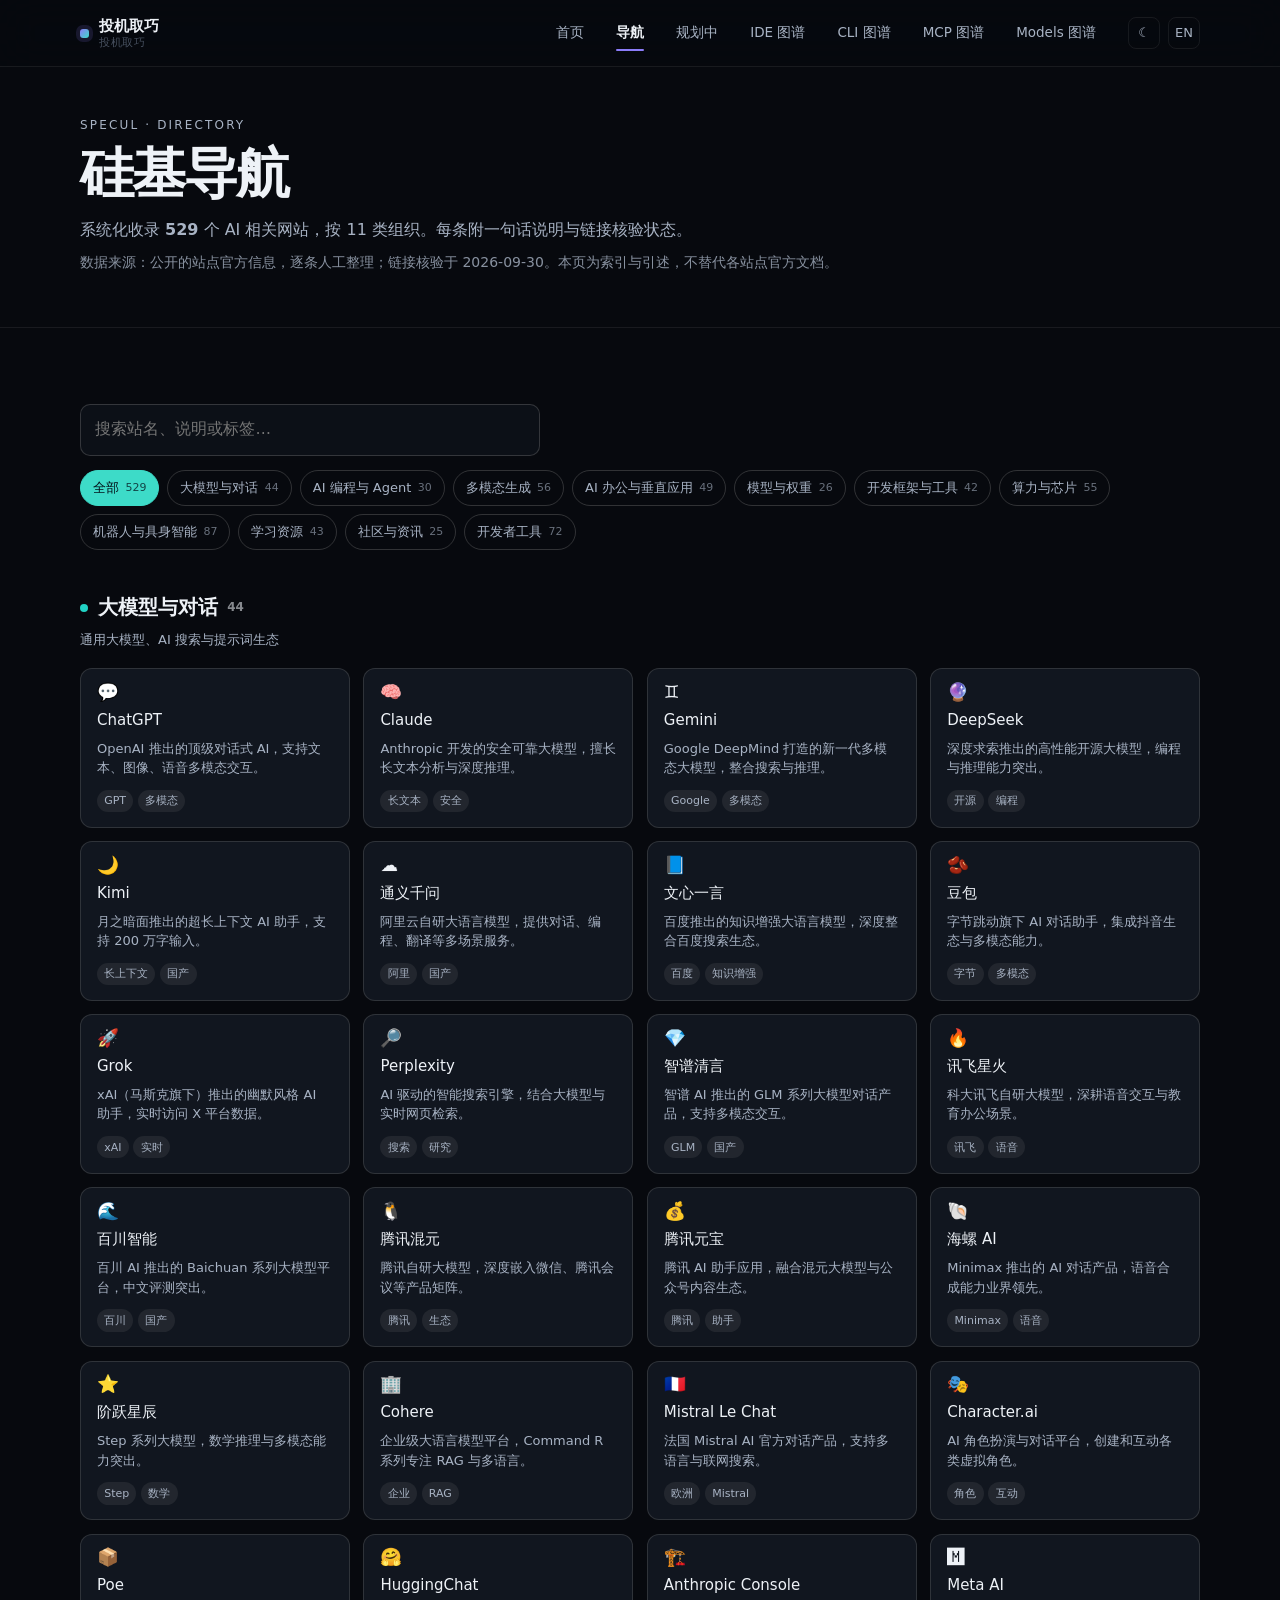
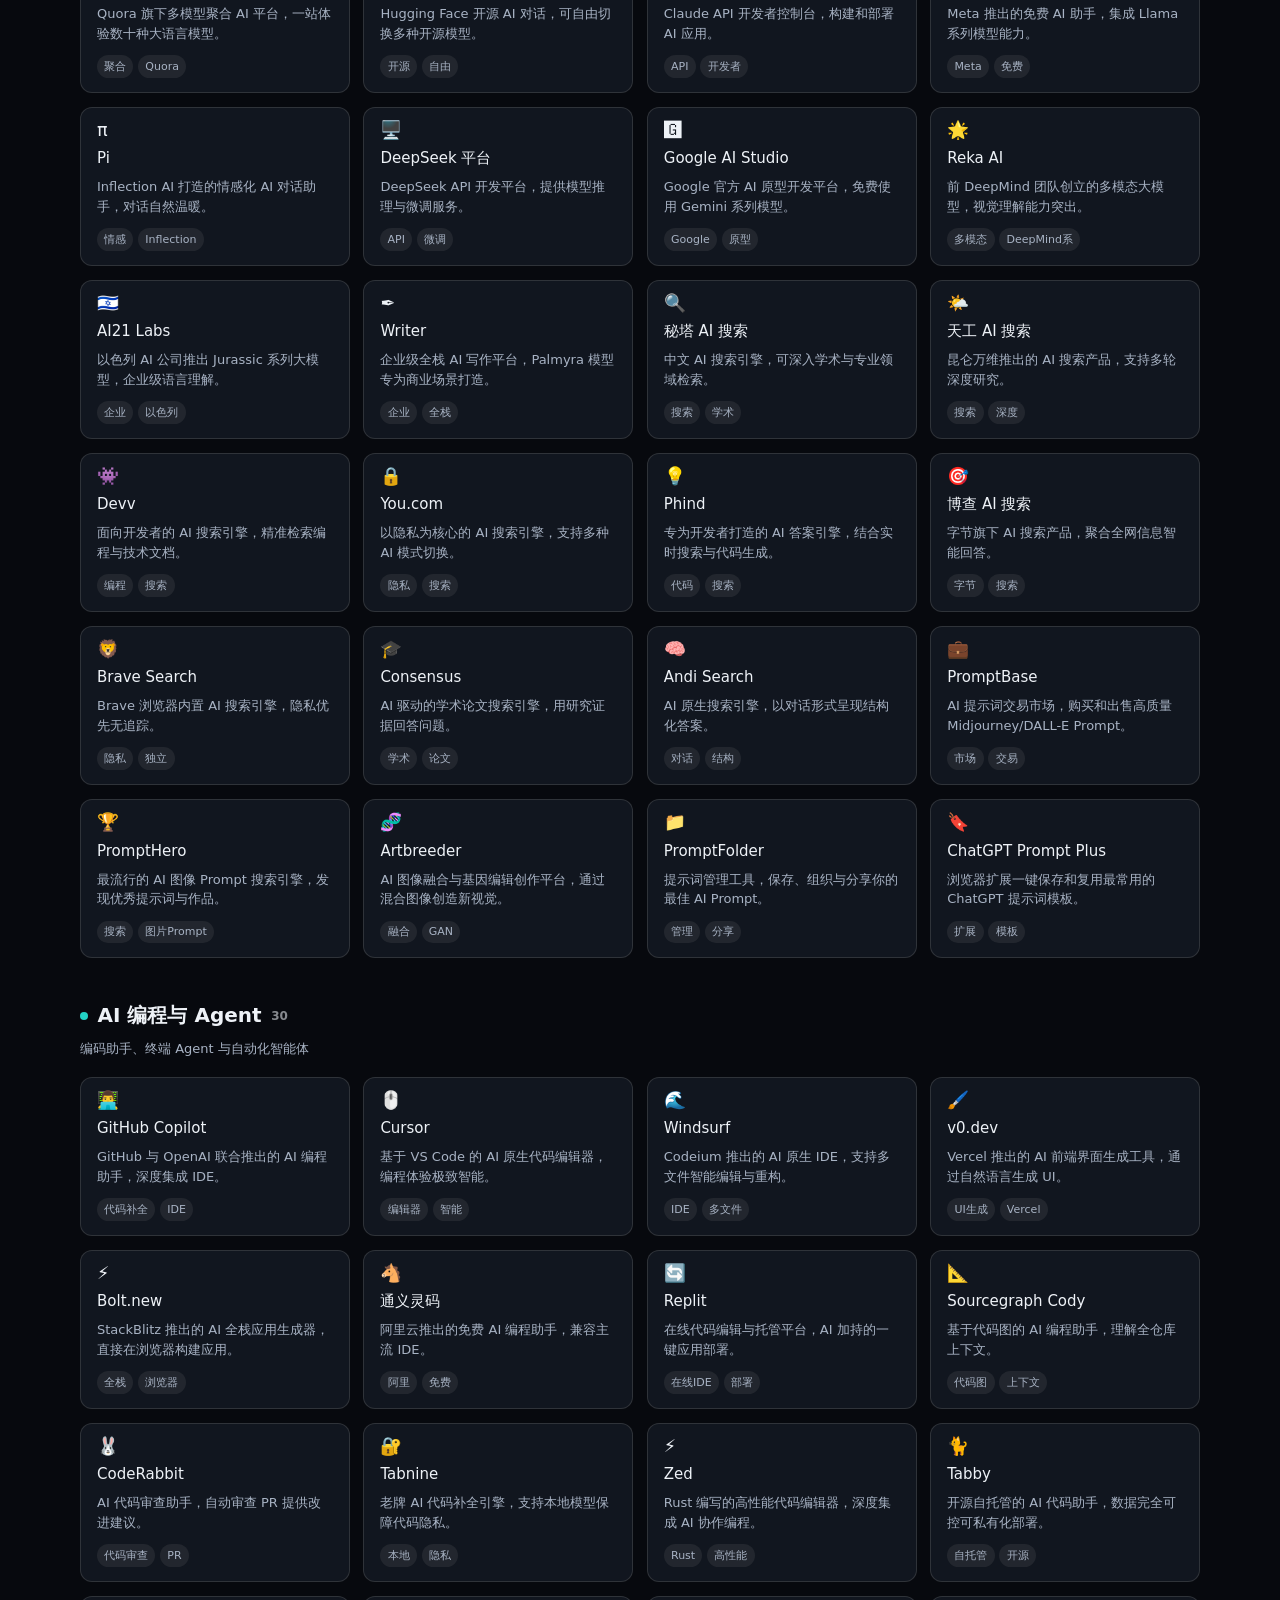
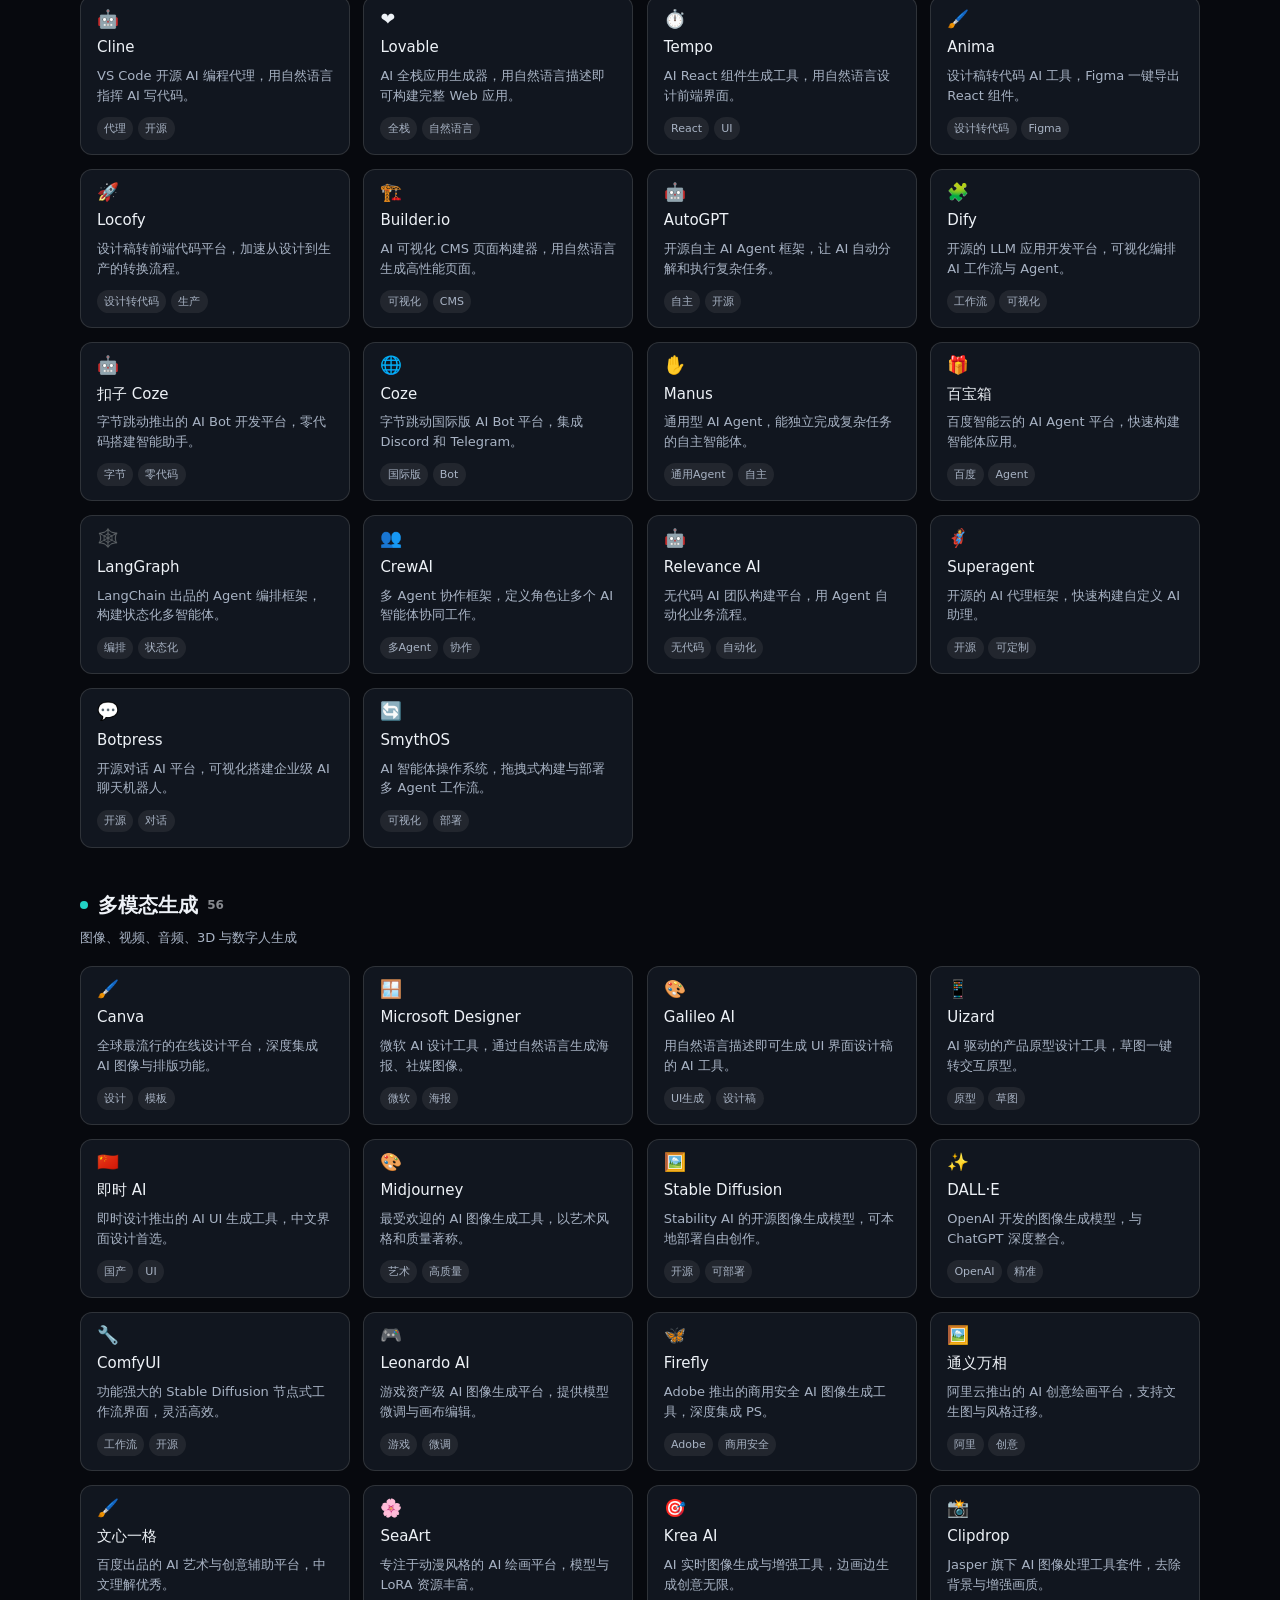
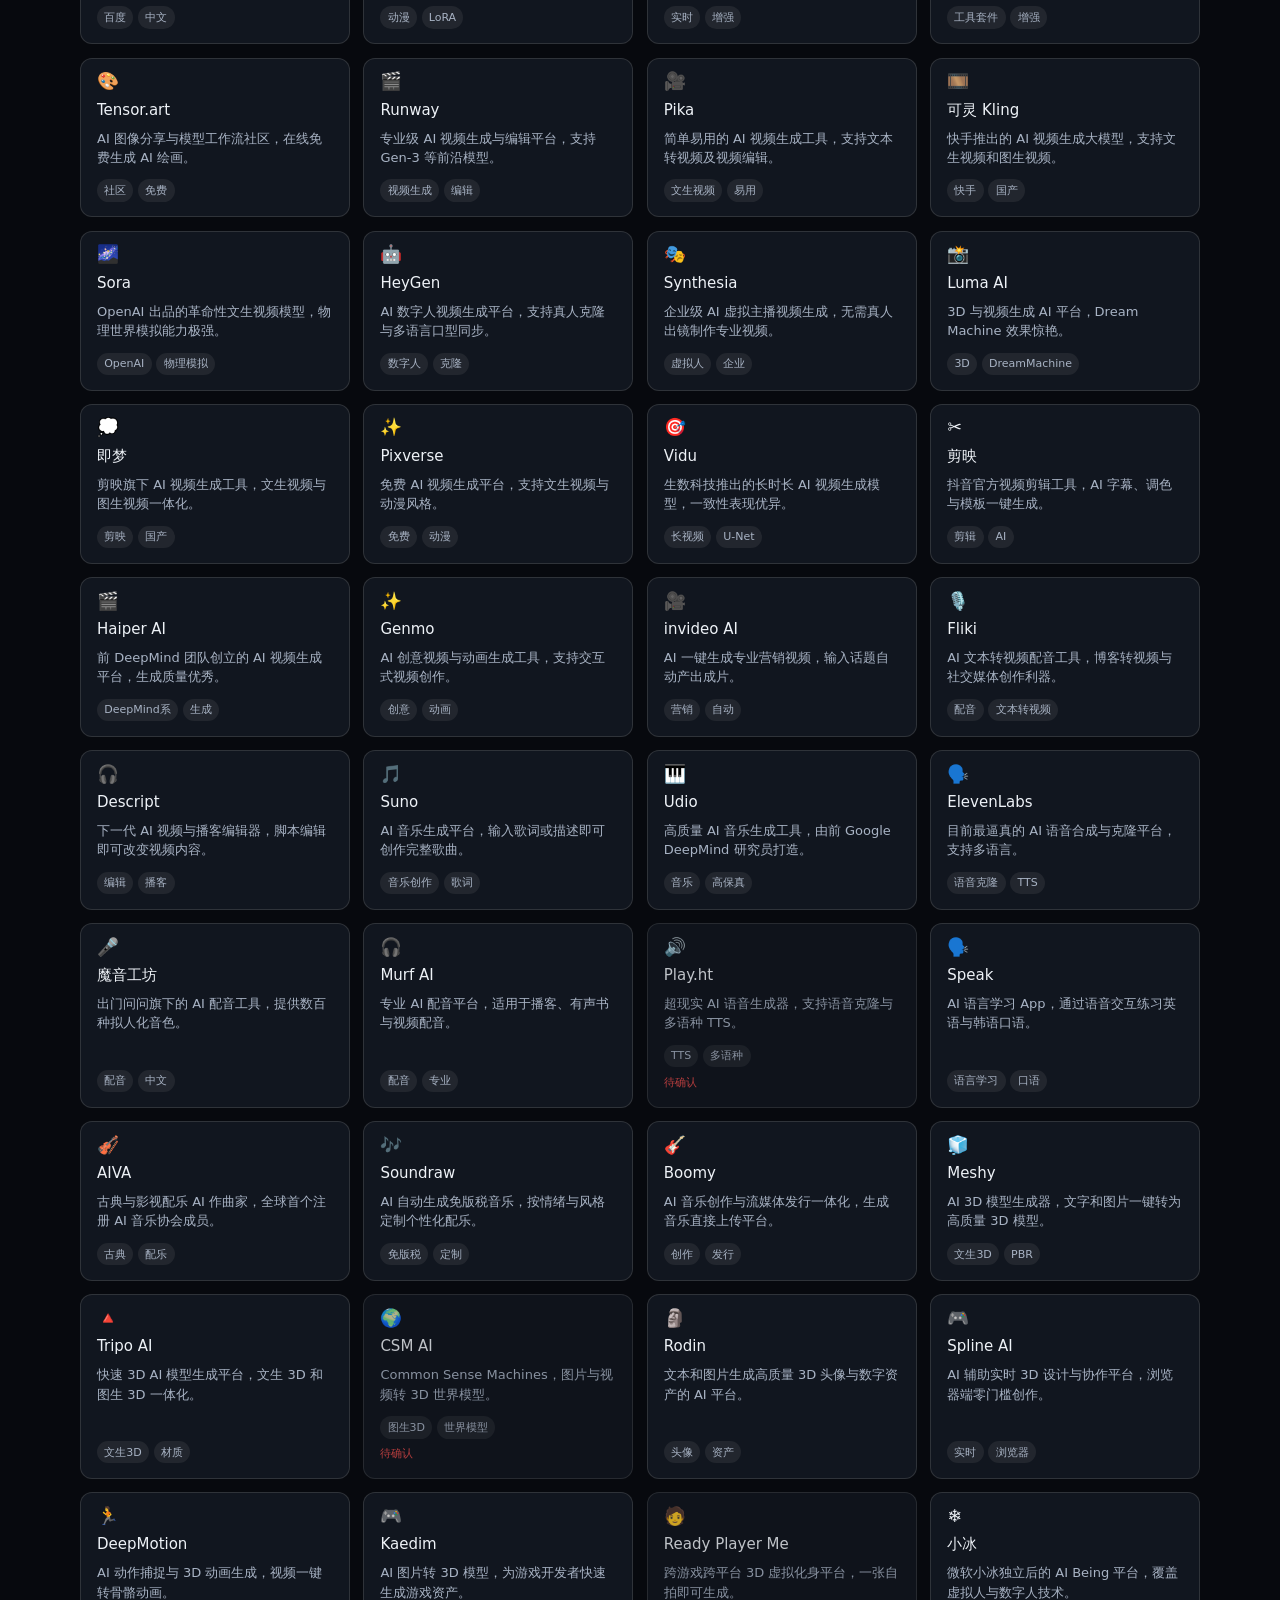
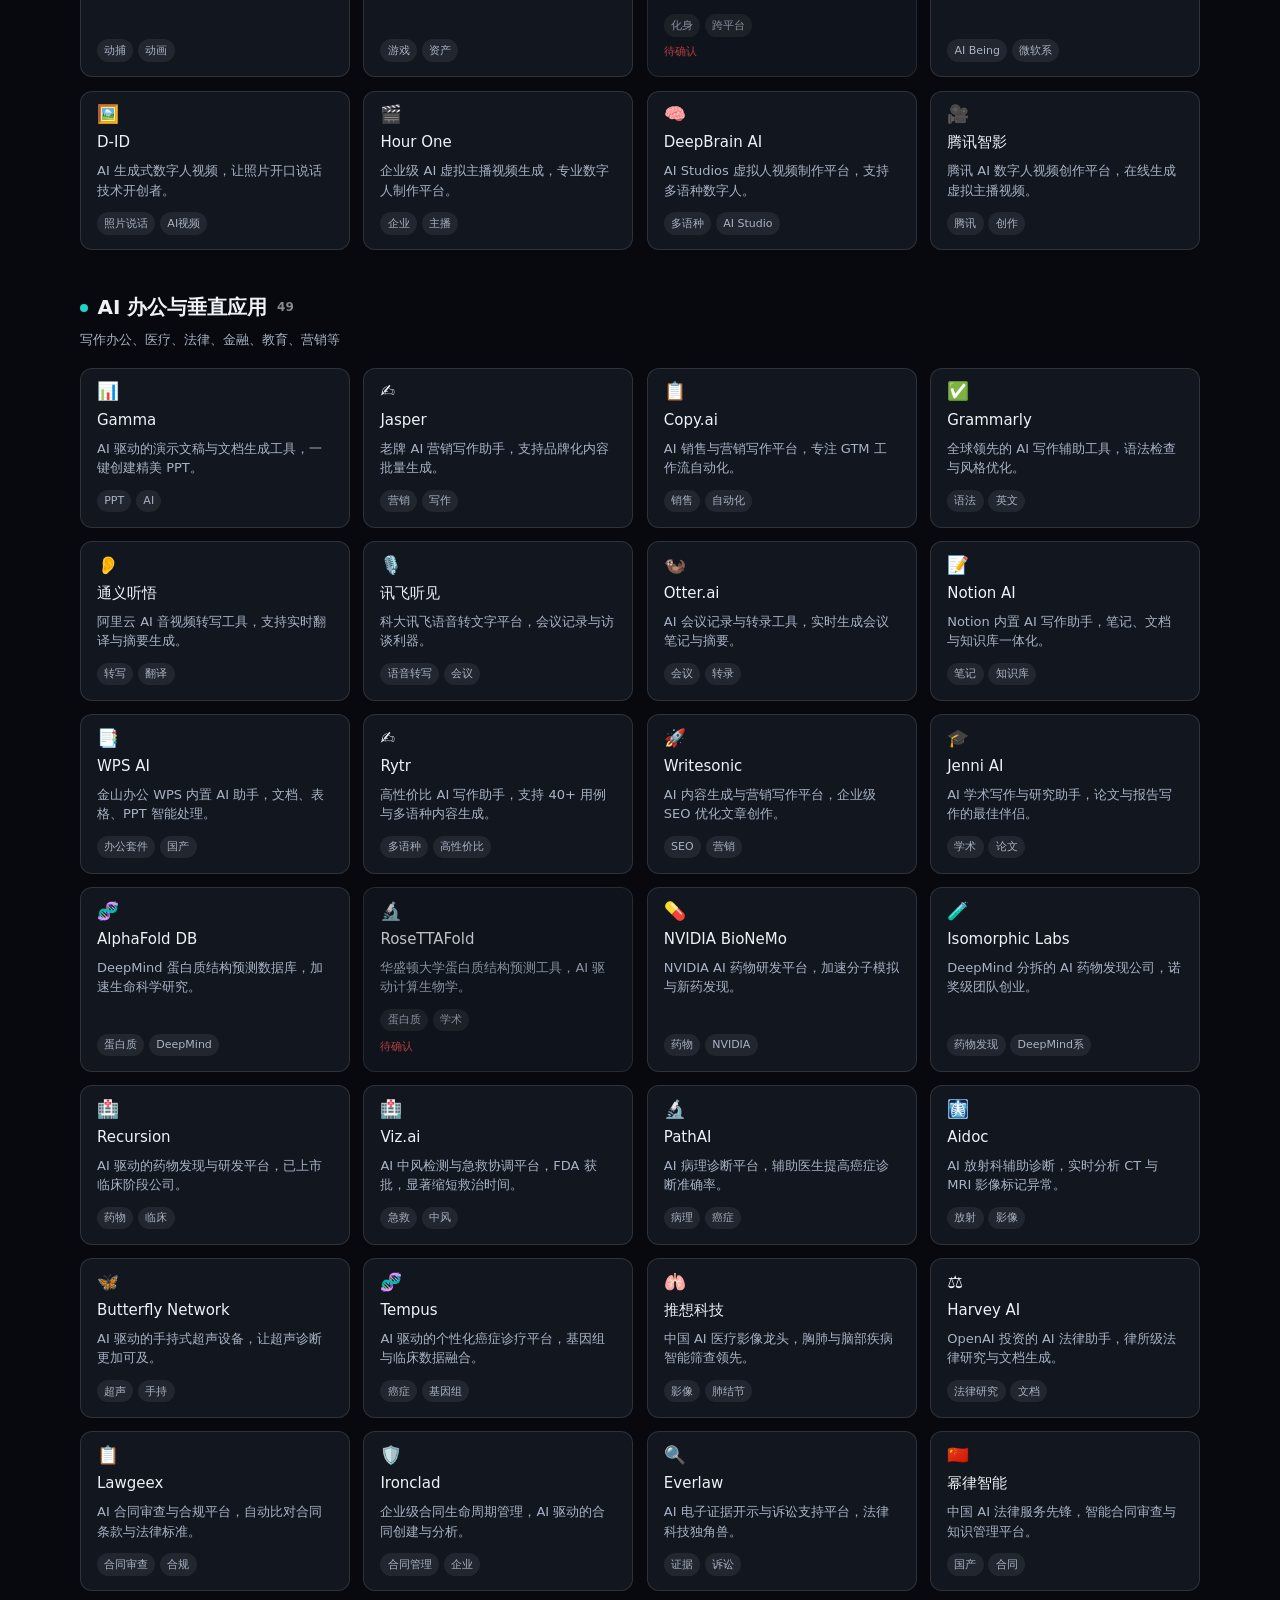
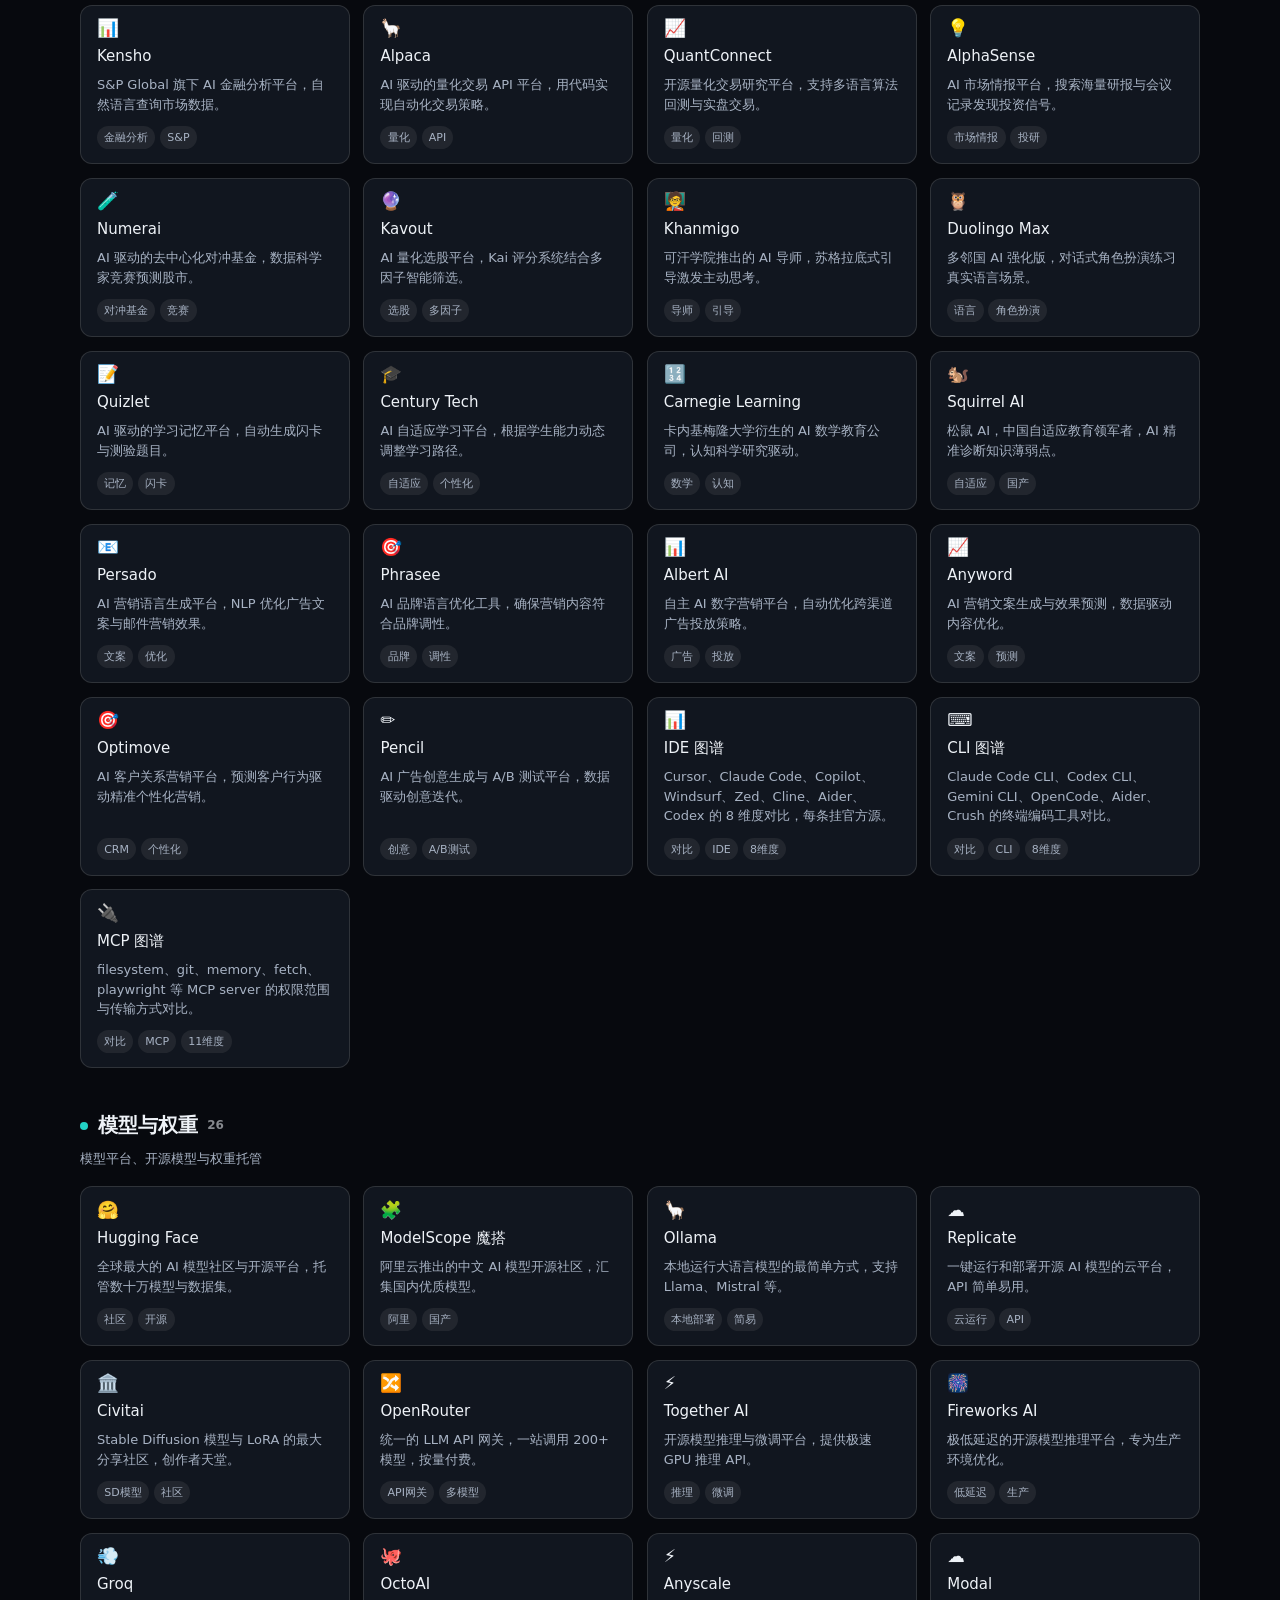
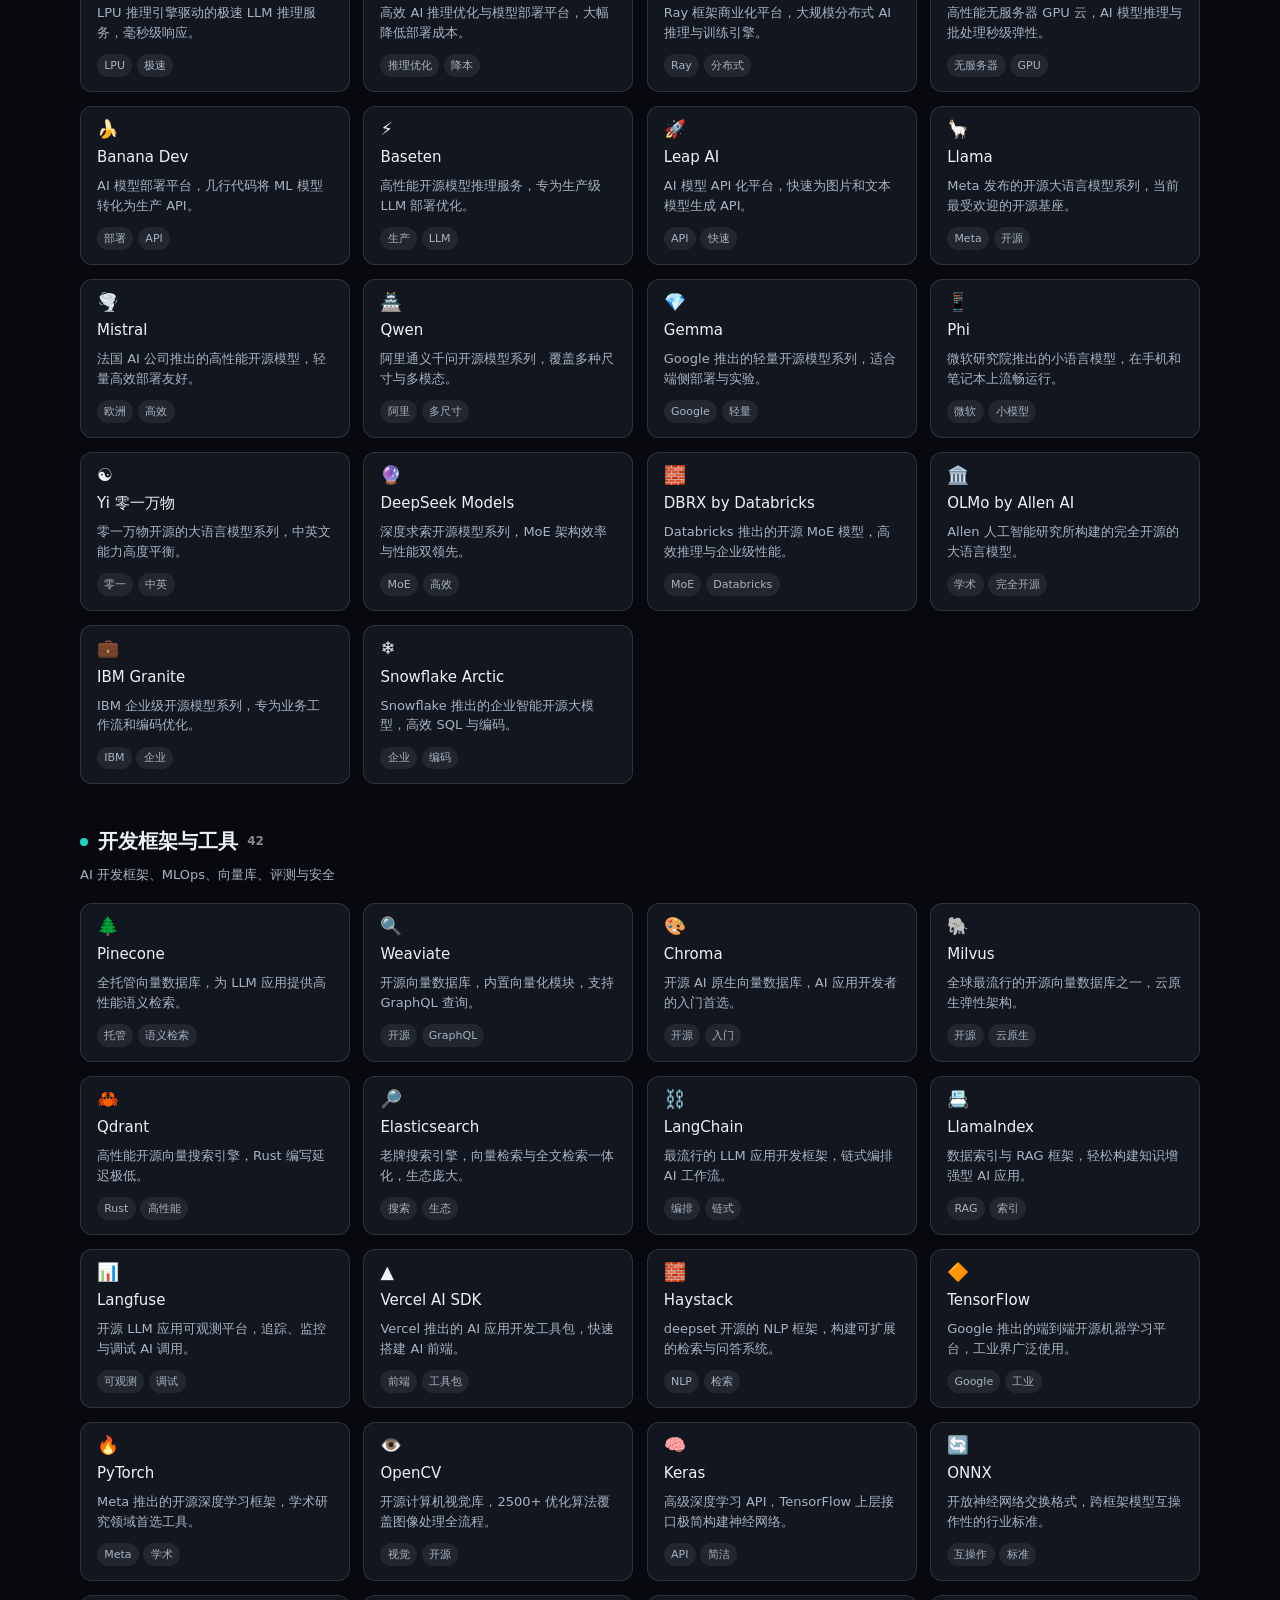
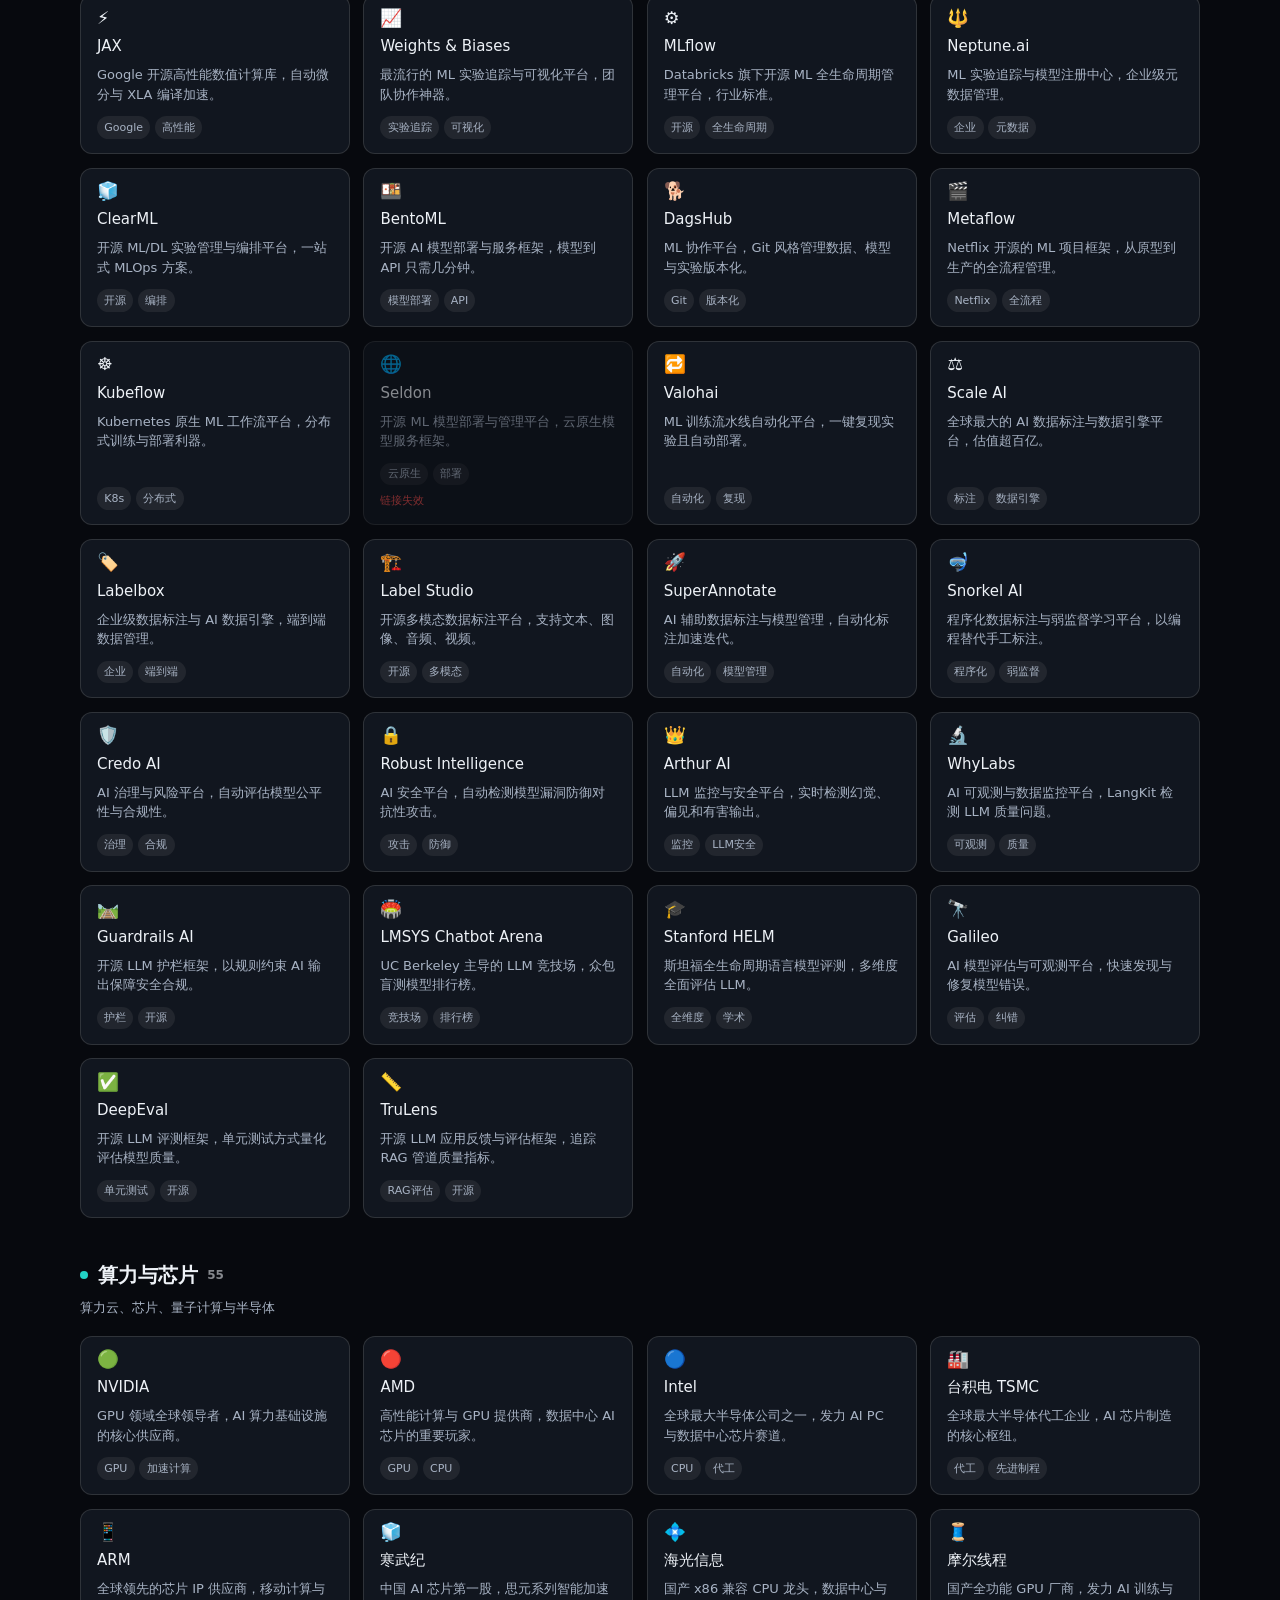
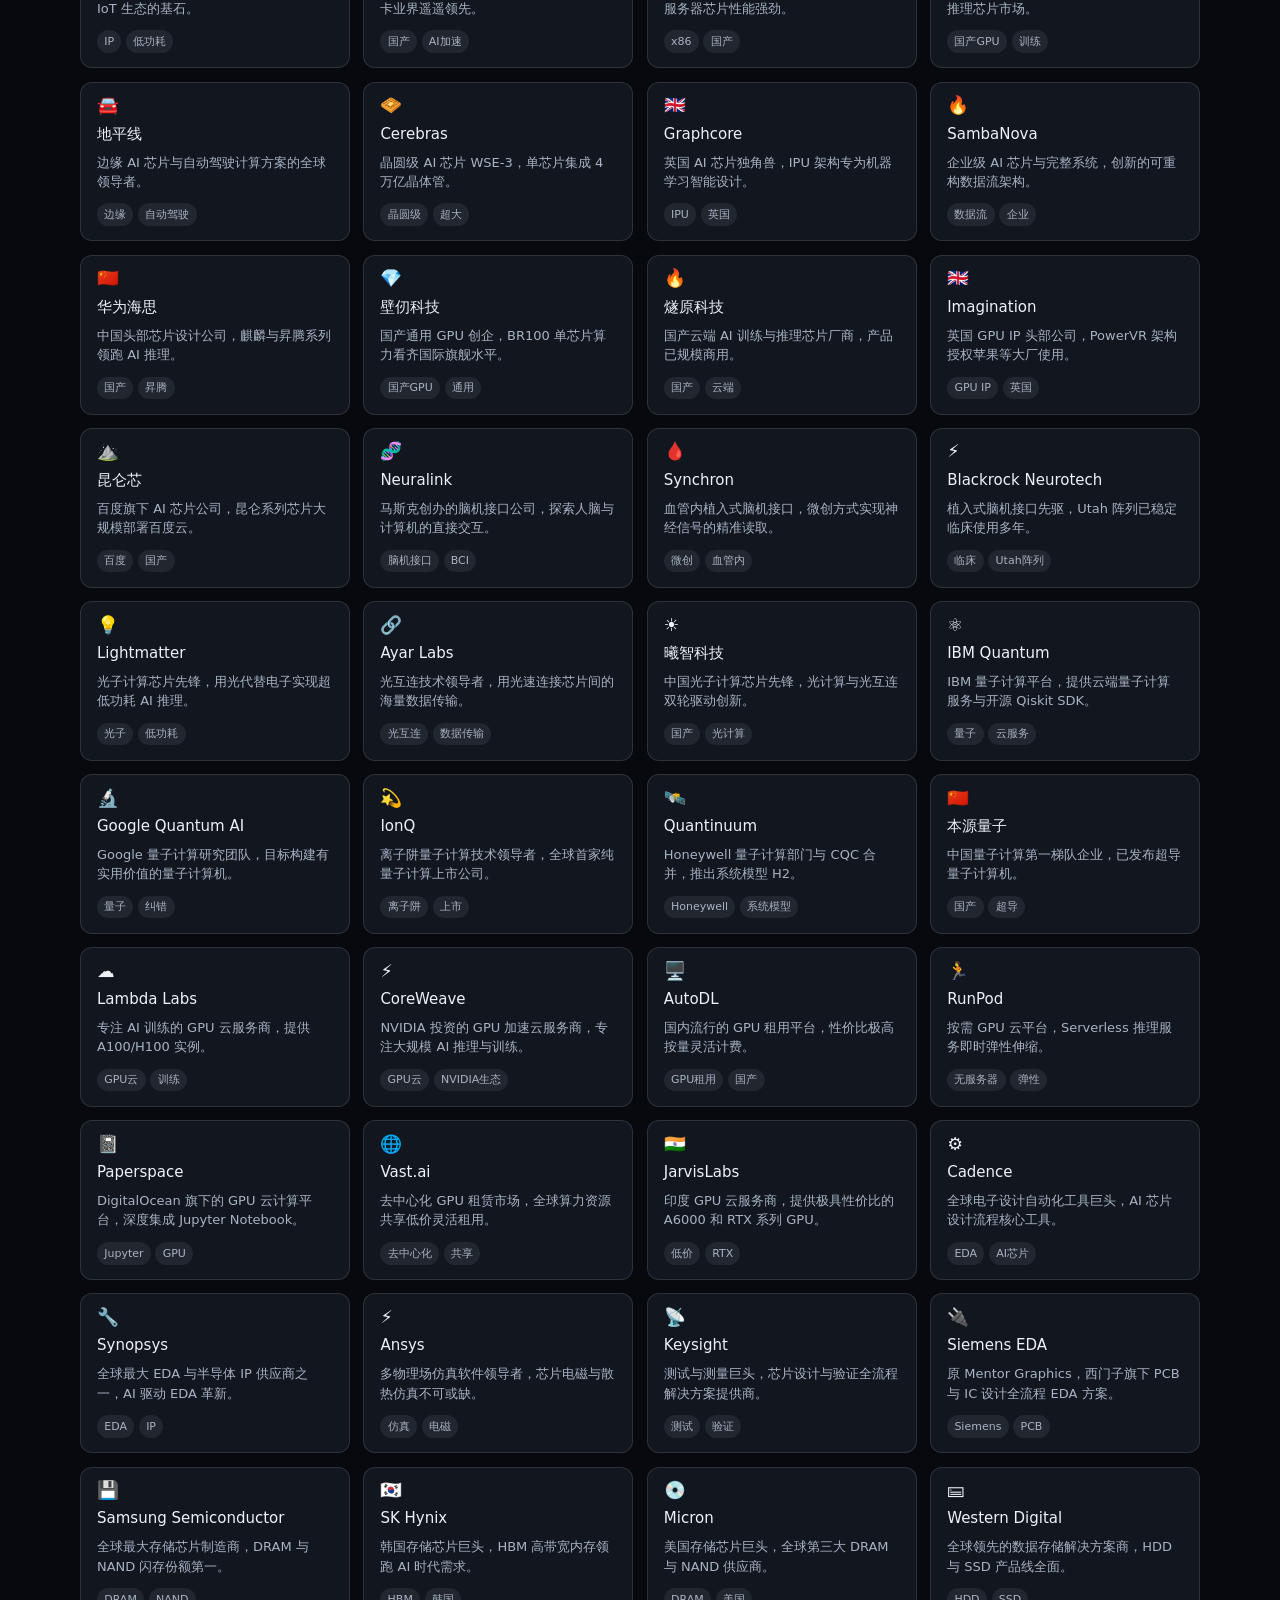
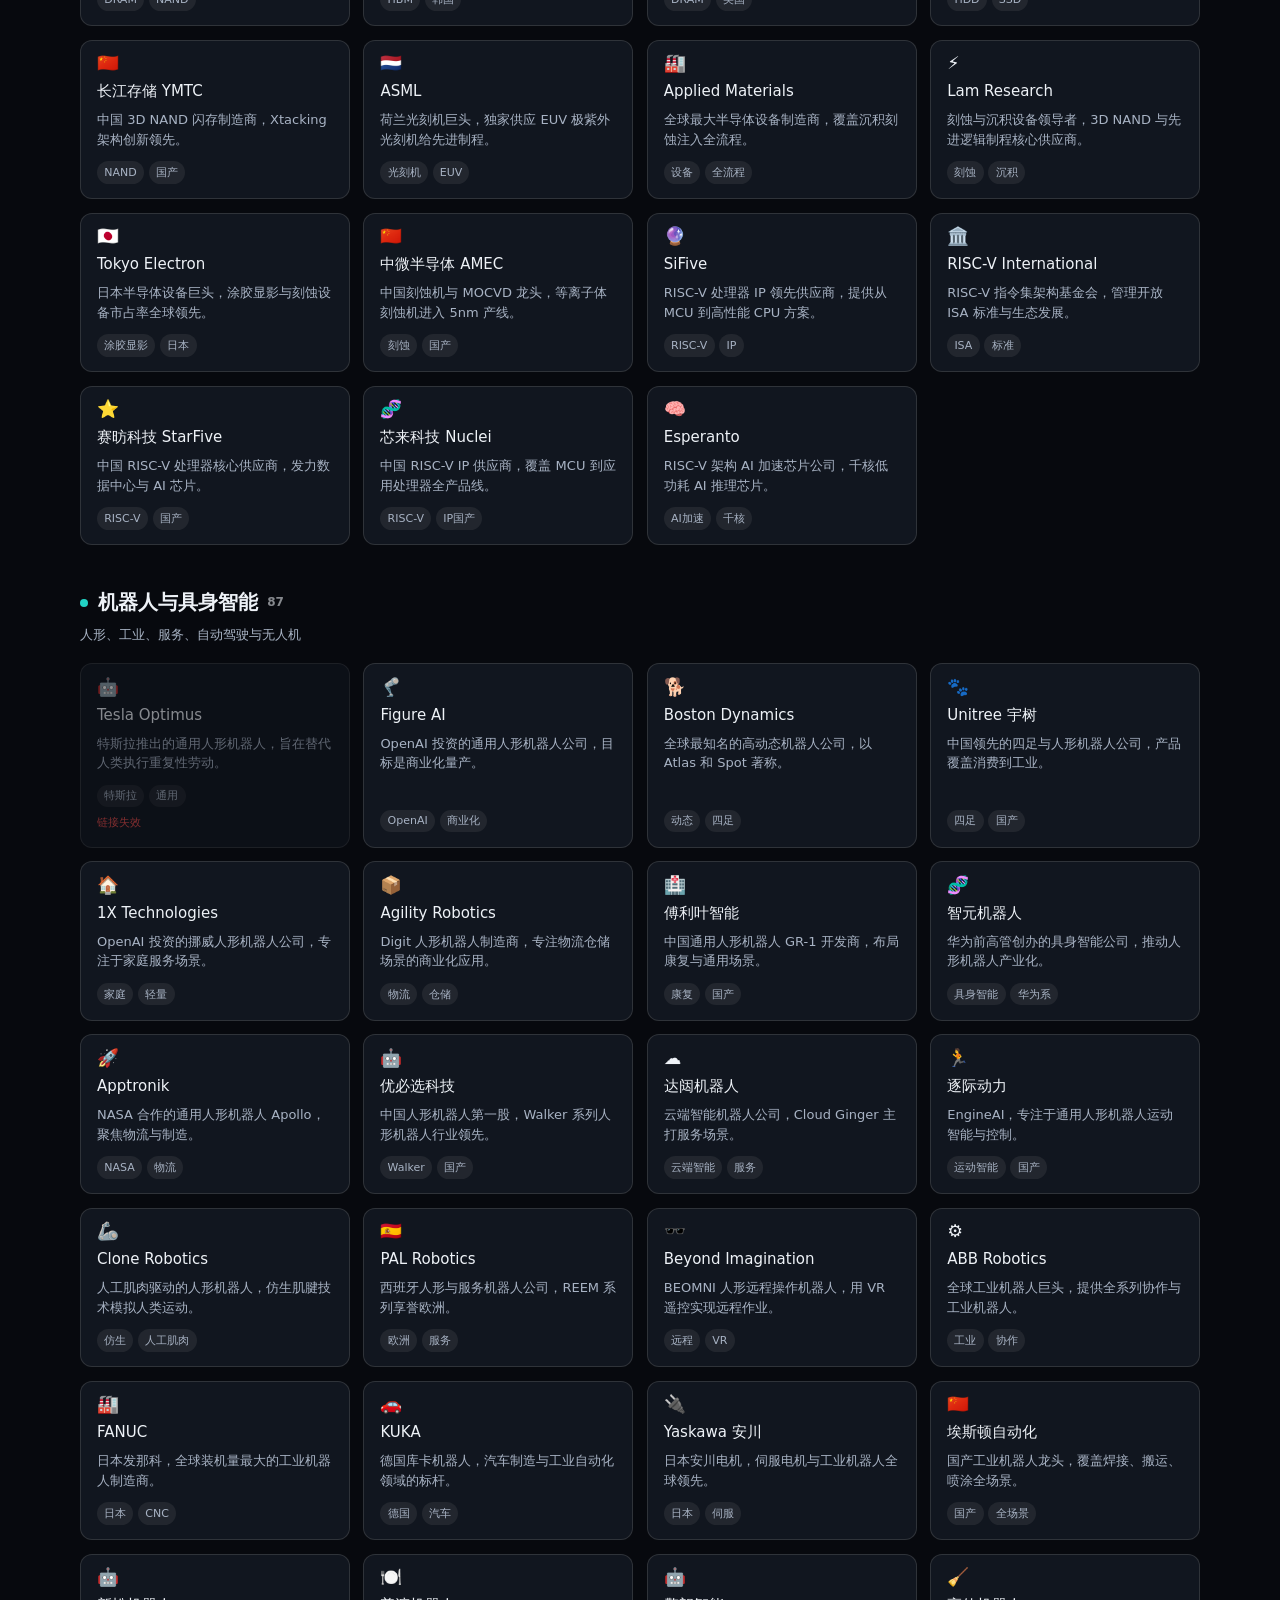
==== commit 424cc722: "nav: + Models 图谱: index.html" ====
--- a/index.html
+++ b/index.html
@@ -35,6 +35,7 @@
         <a href="https://ide.specul.com/"><span data-zh>IDE 图谱</span><span data-en>IDE</span></a>
         <a href="https://cli.specul.com/"><span data-zh>CLI 图谱</span><span data-en>CLI</span></a>
         <a href="https://mcp.specul.com/"><span data-zh>MCP 图谱</span><span data-en>MCP</span></a>
+        <a href="https://models.specul.com/"><span data-zh>Models 图谱</span><span data-en>Models</span></a>
         <span class="nav-tools">
           <button class="icon-btn" id="themeBtn" type="button" aria-label="切换明暗主题" title="切换明暗主题">☾</button>
           <button class="icon-btn" id="langBtn" type="button" aria-label="Switch language" title="Switch language">EN</button>
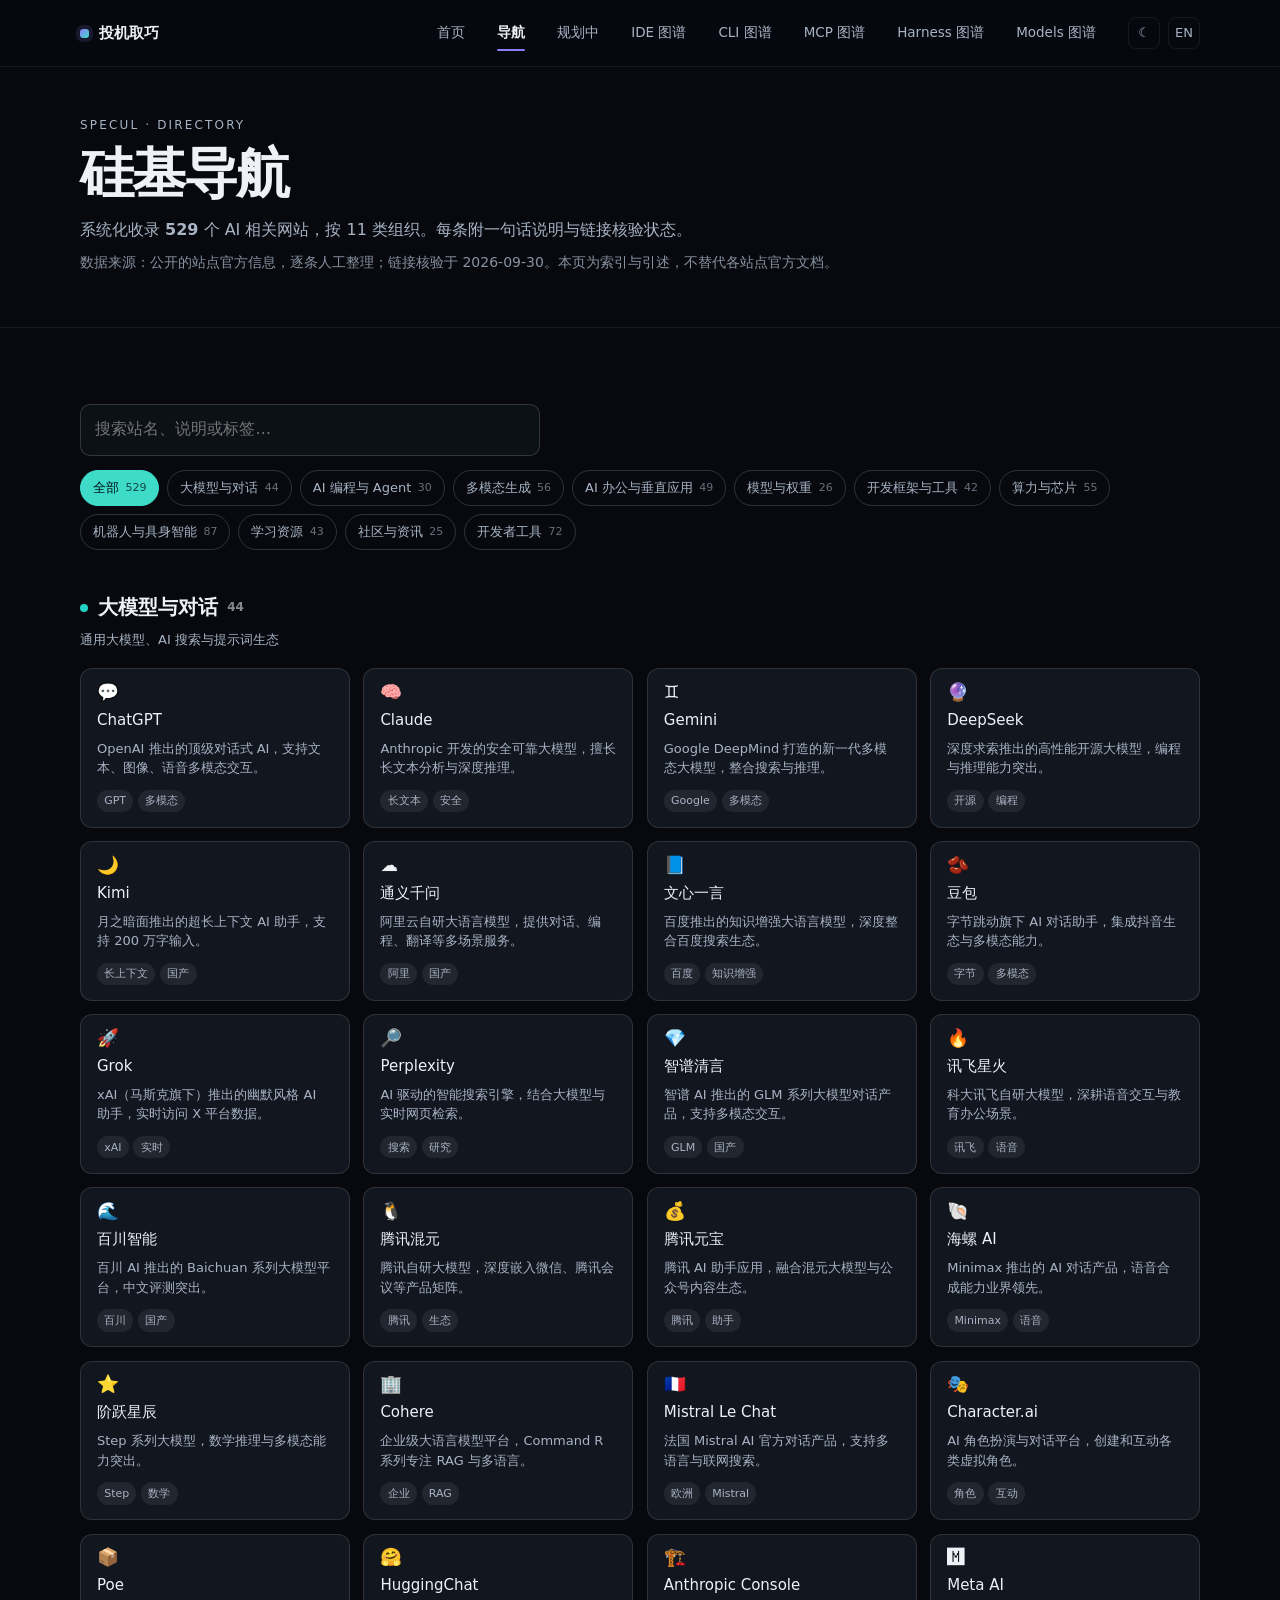
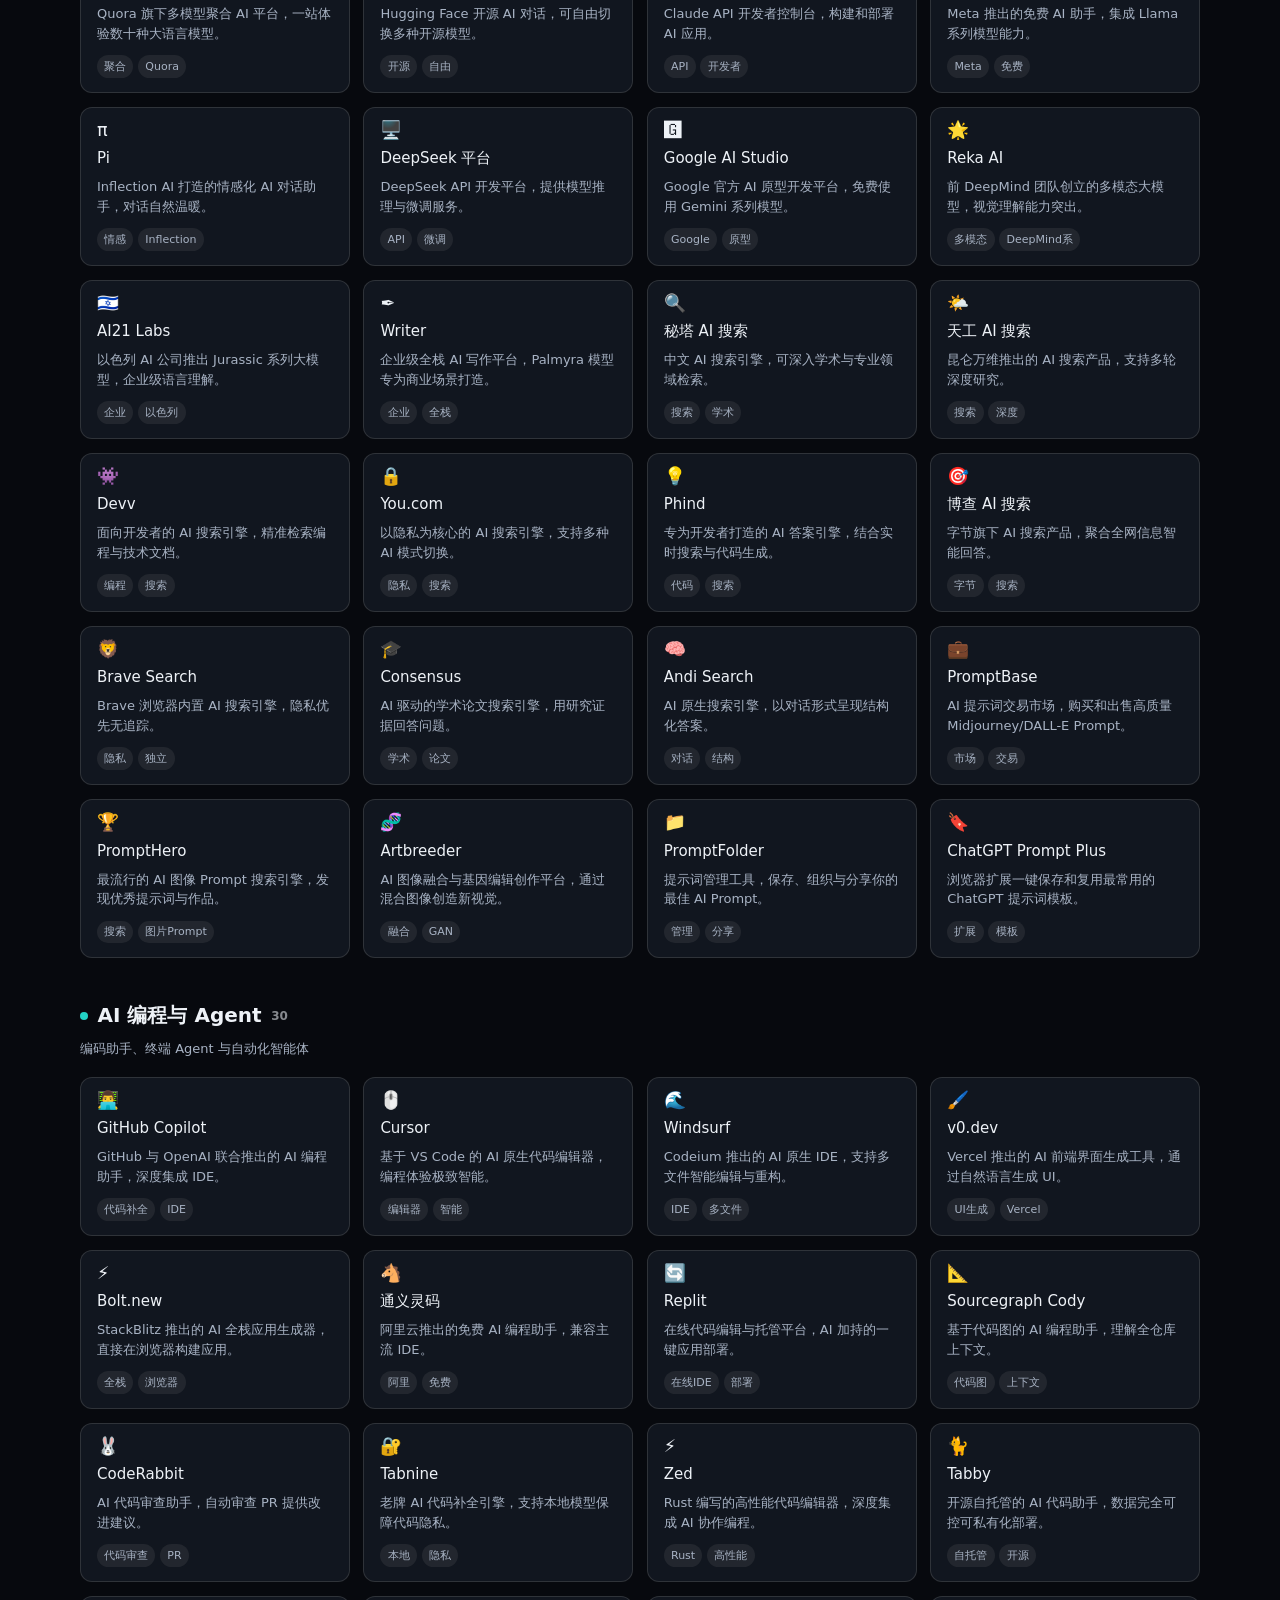
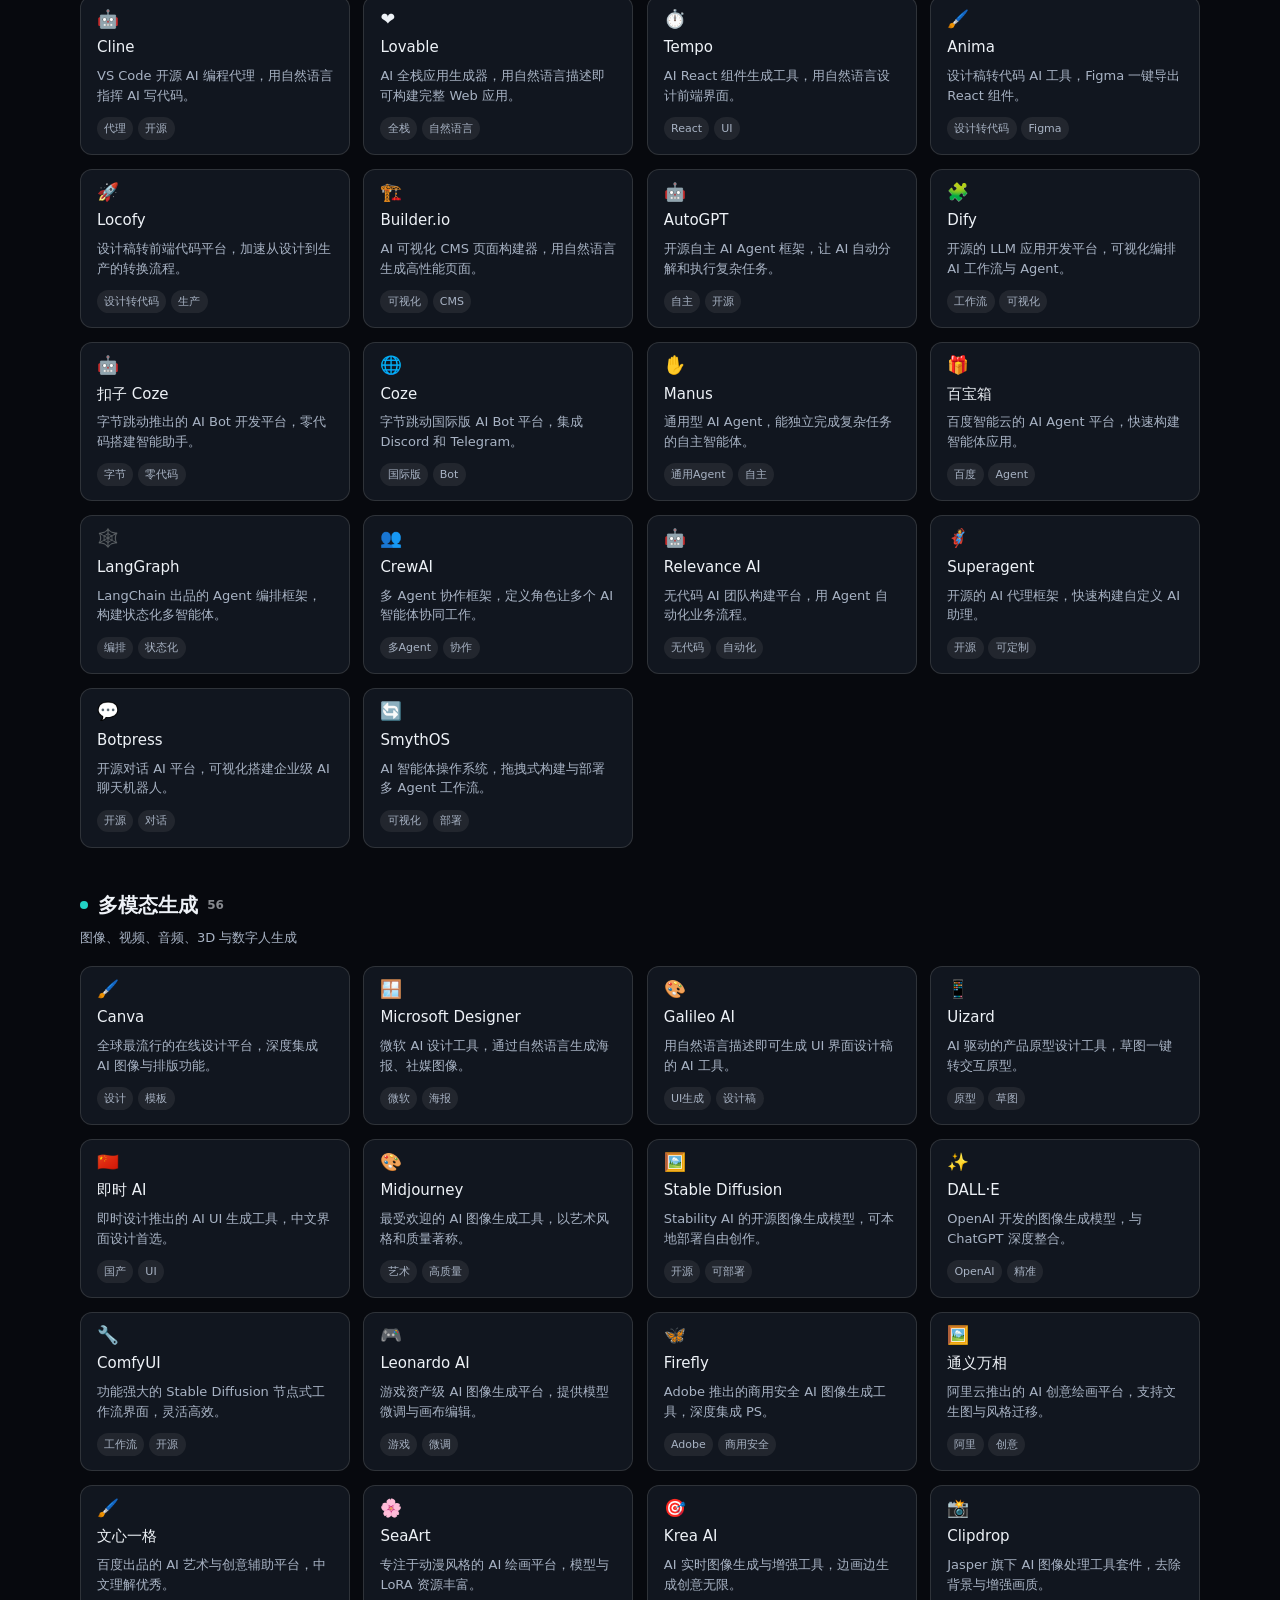
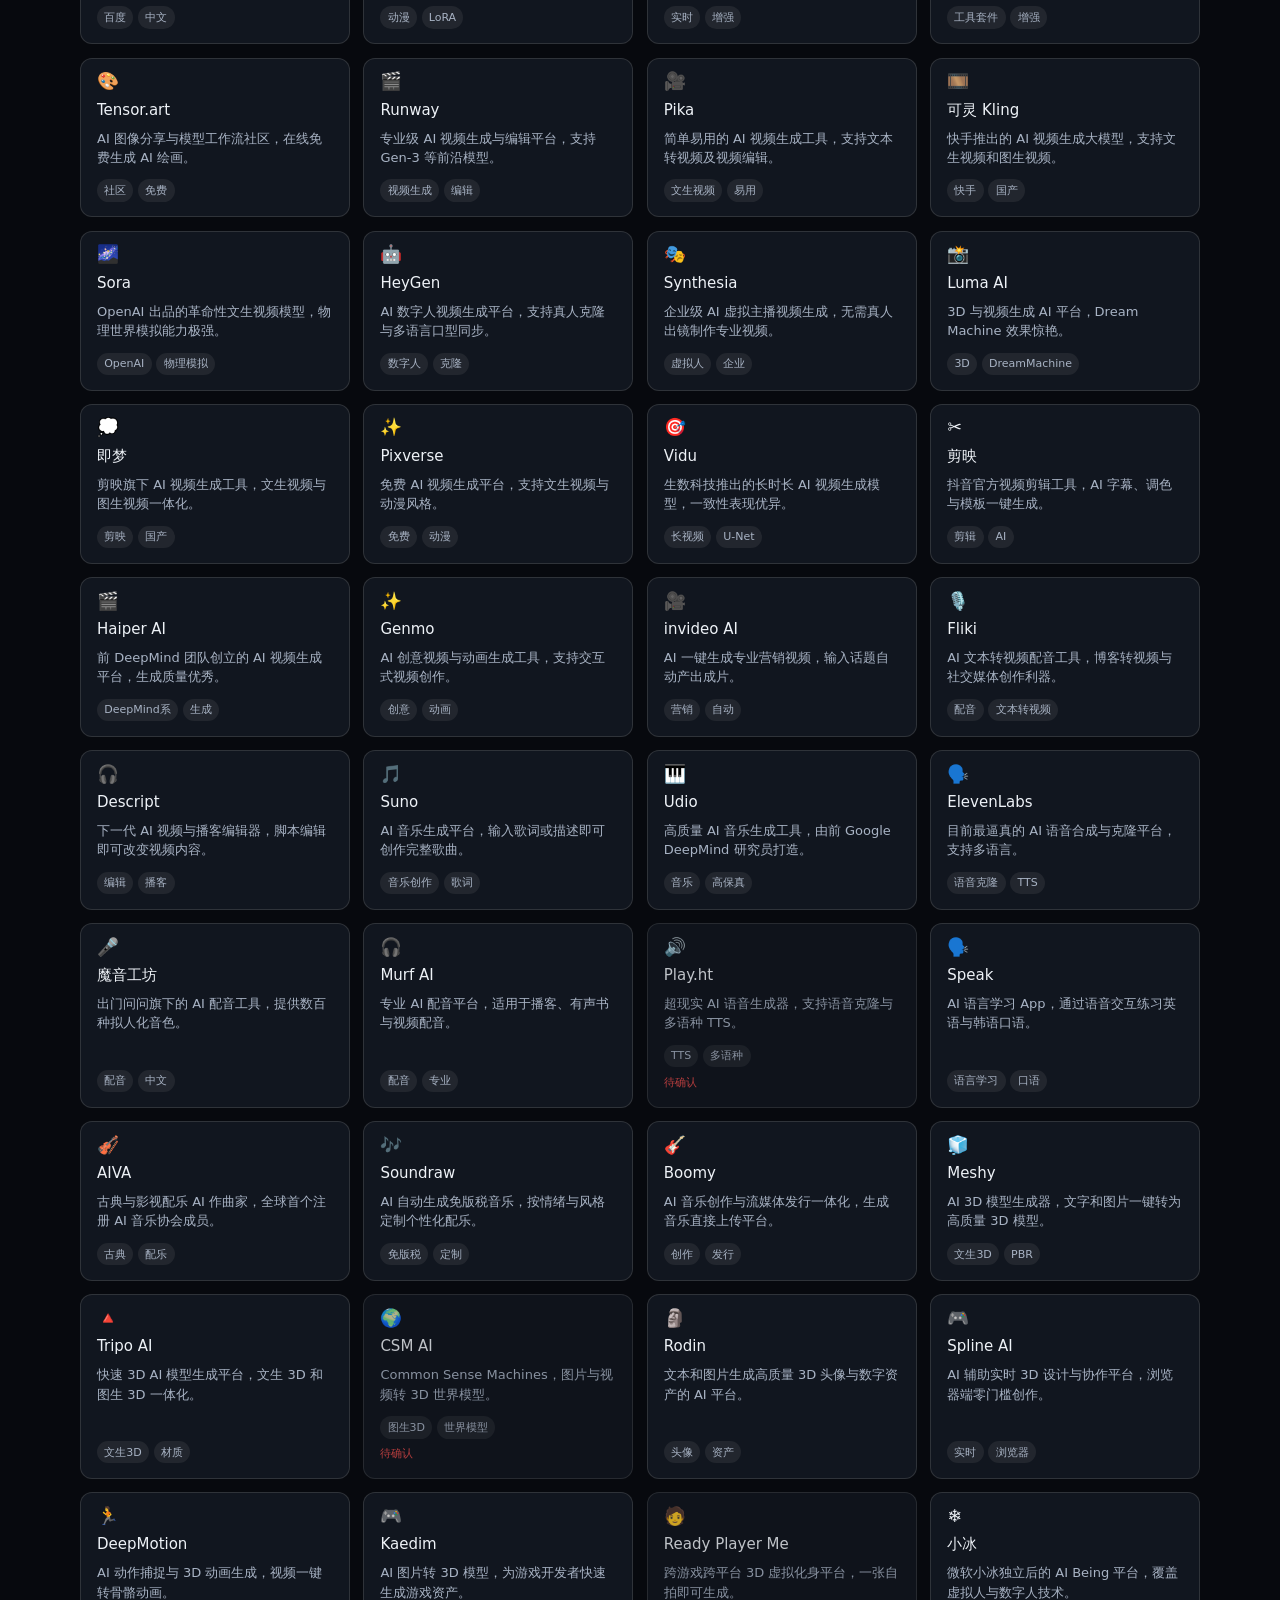
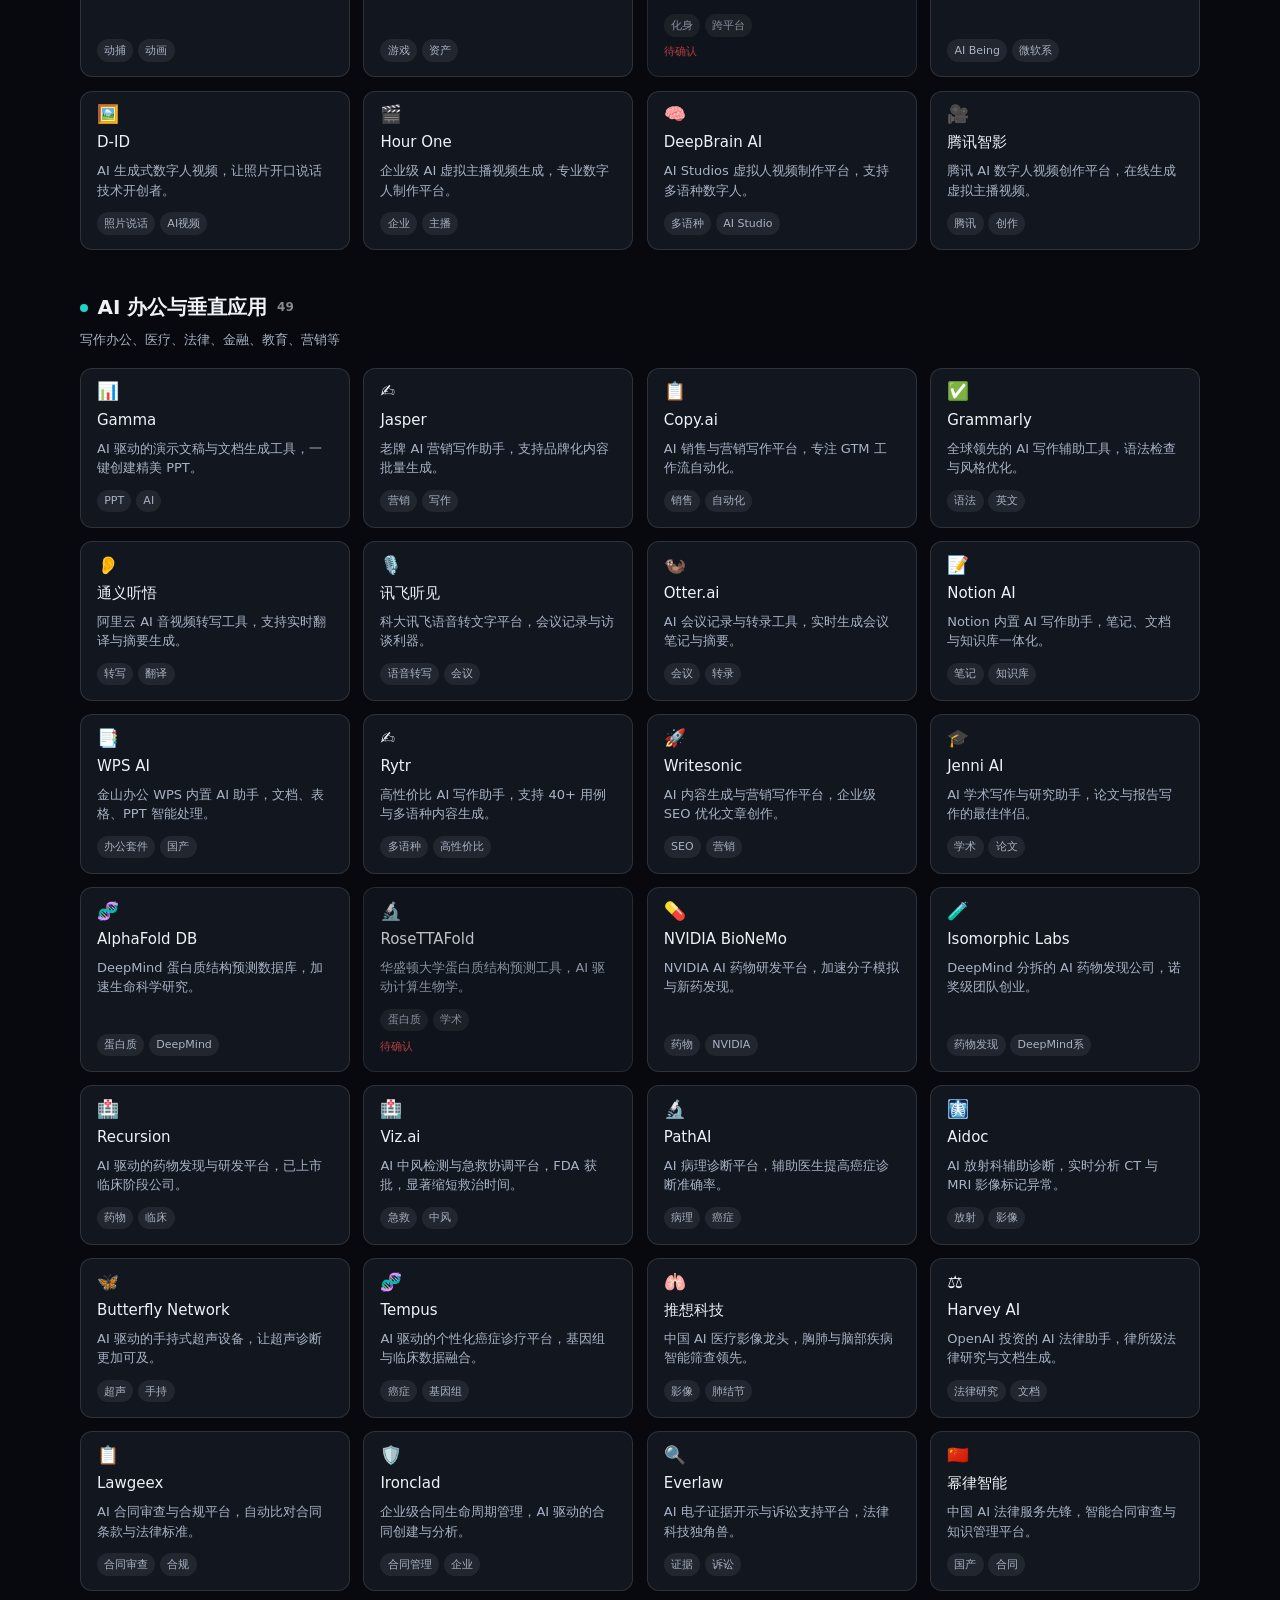
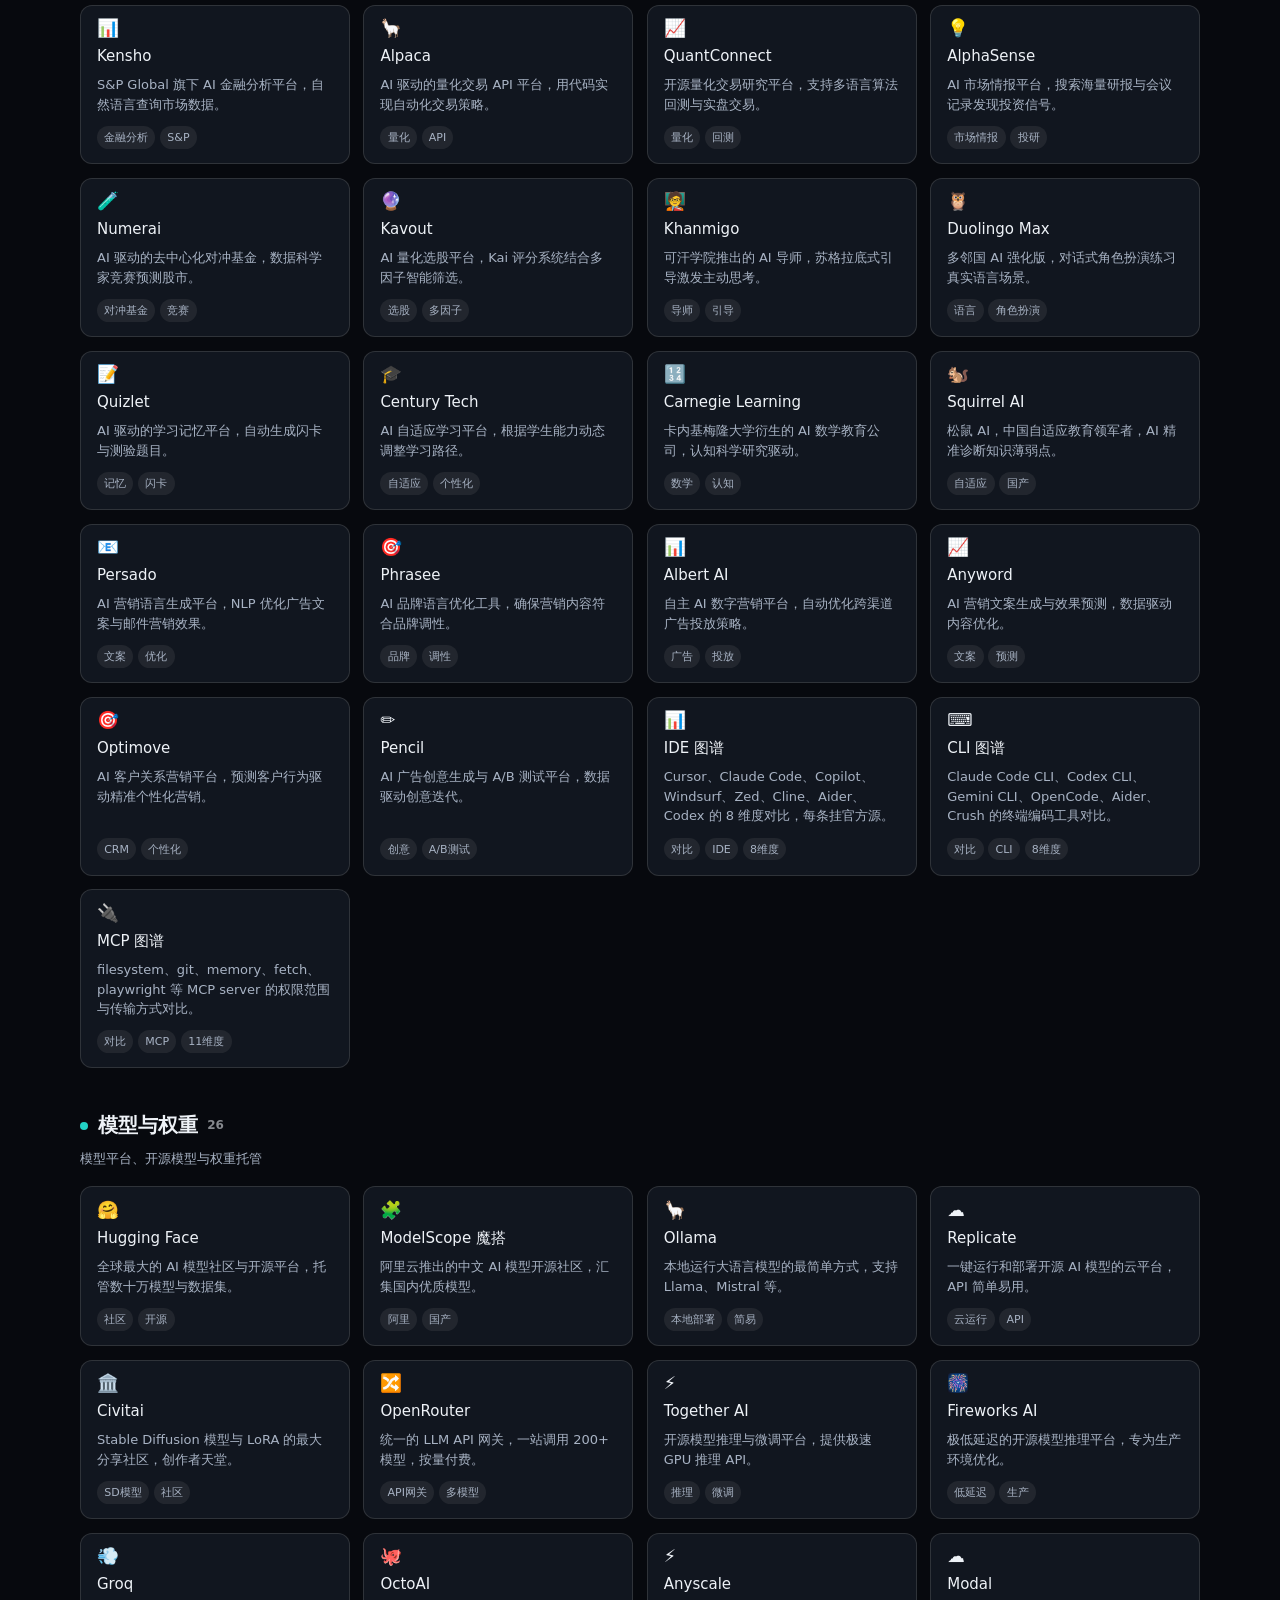
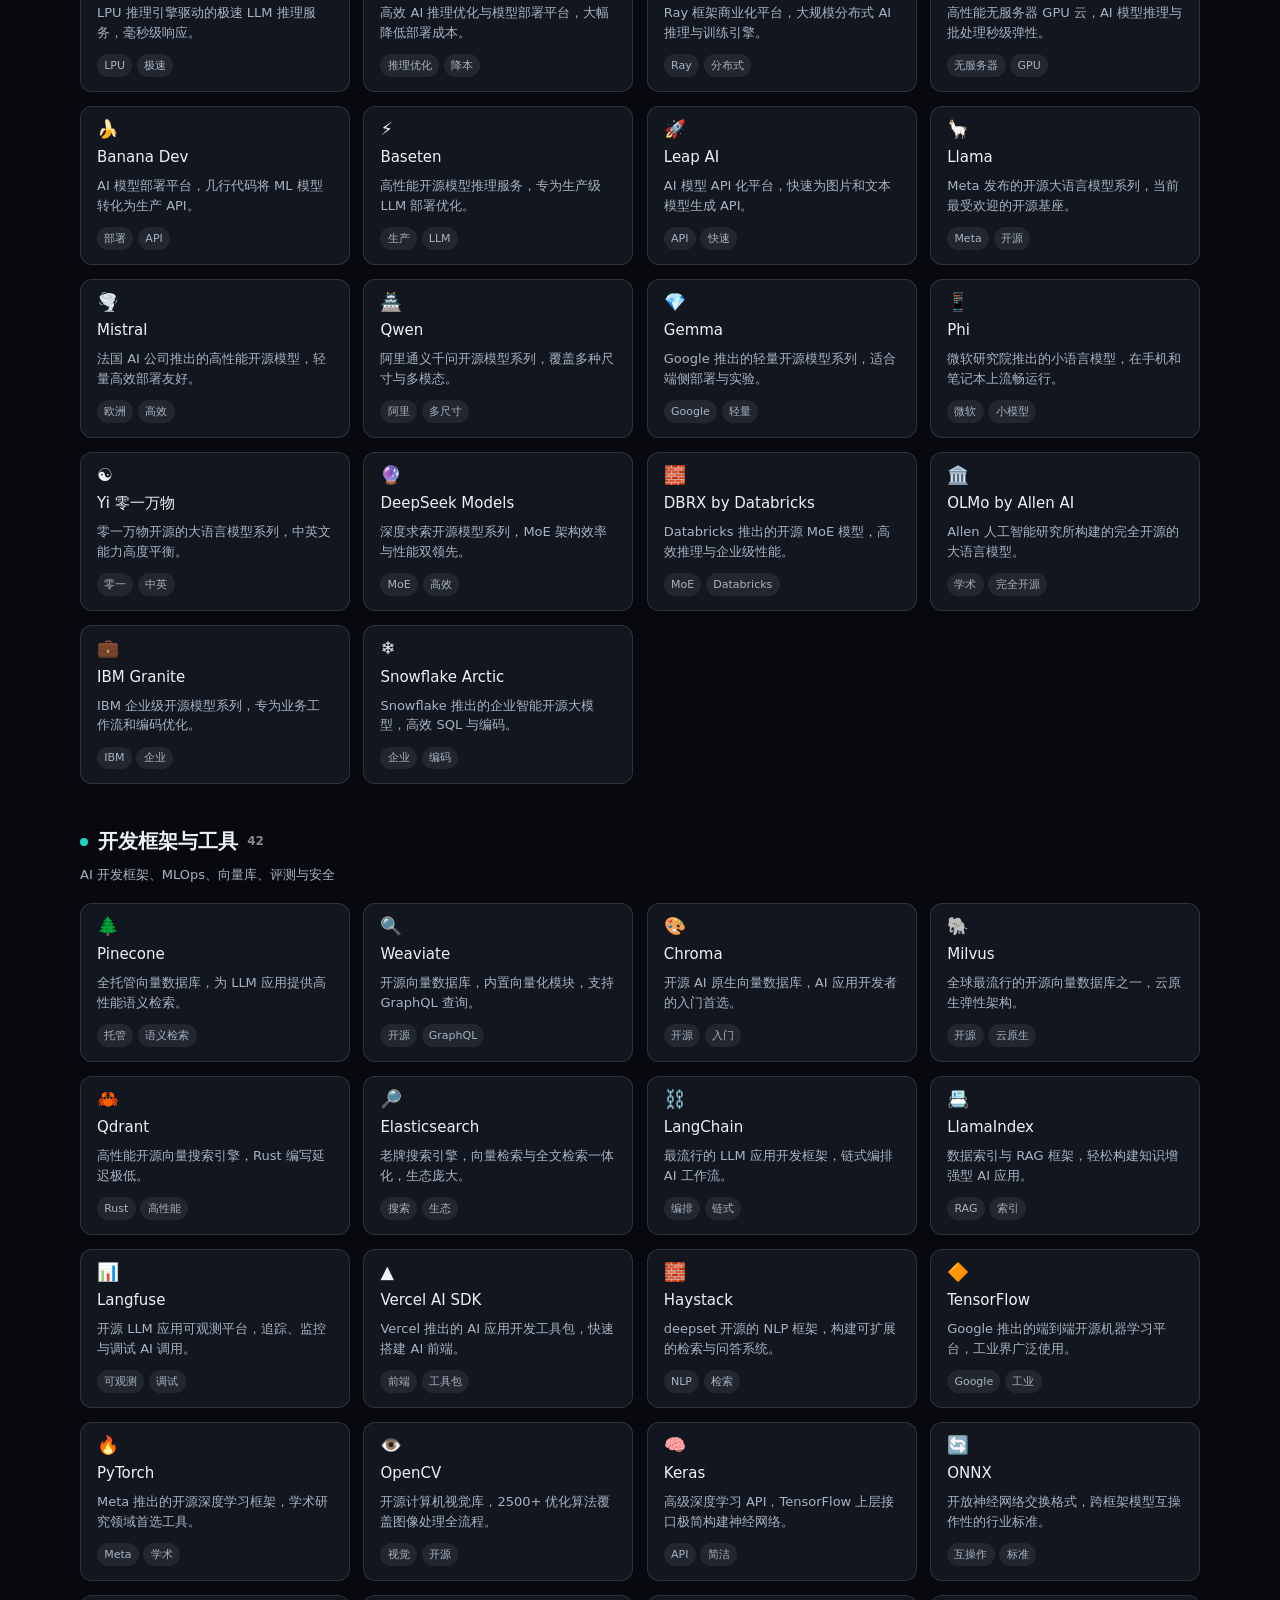
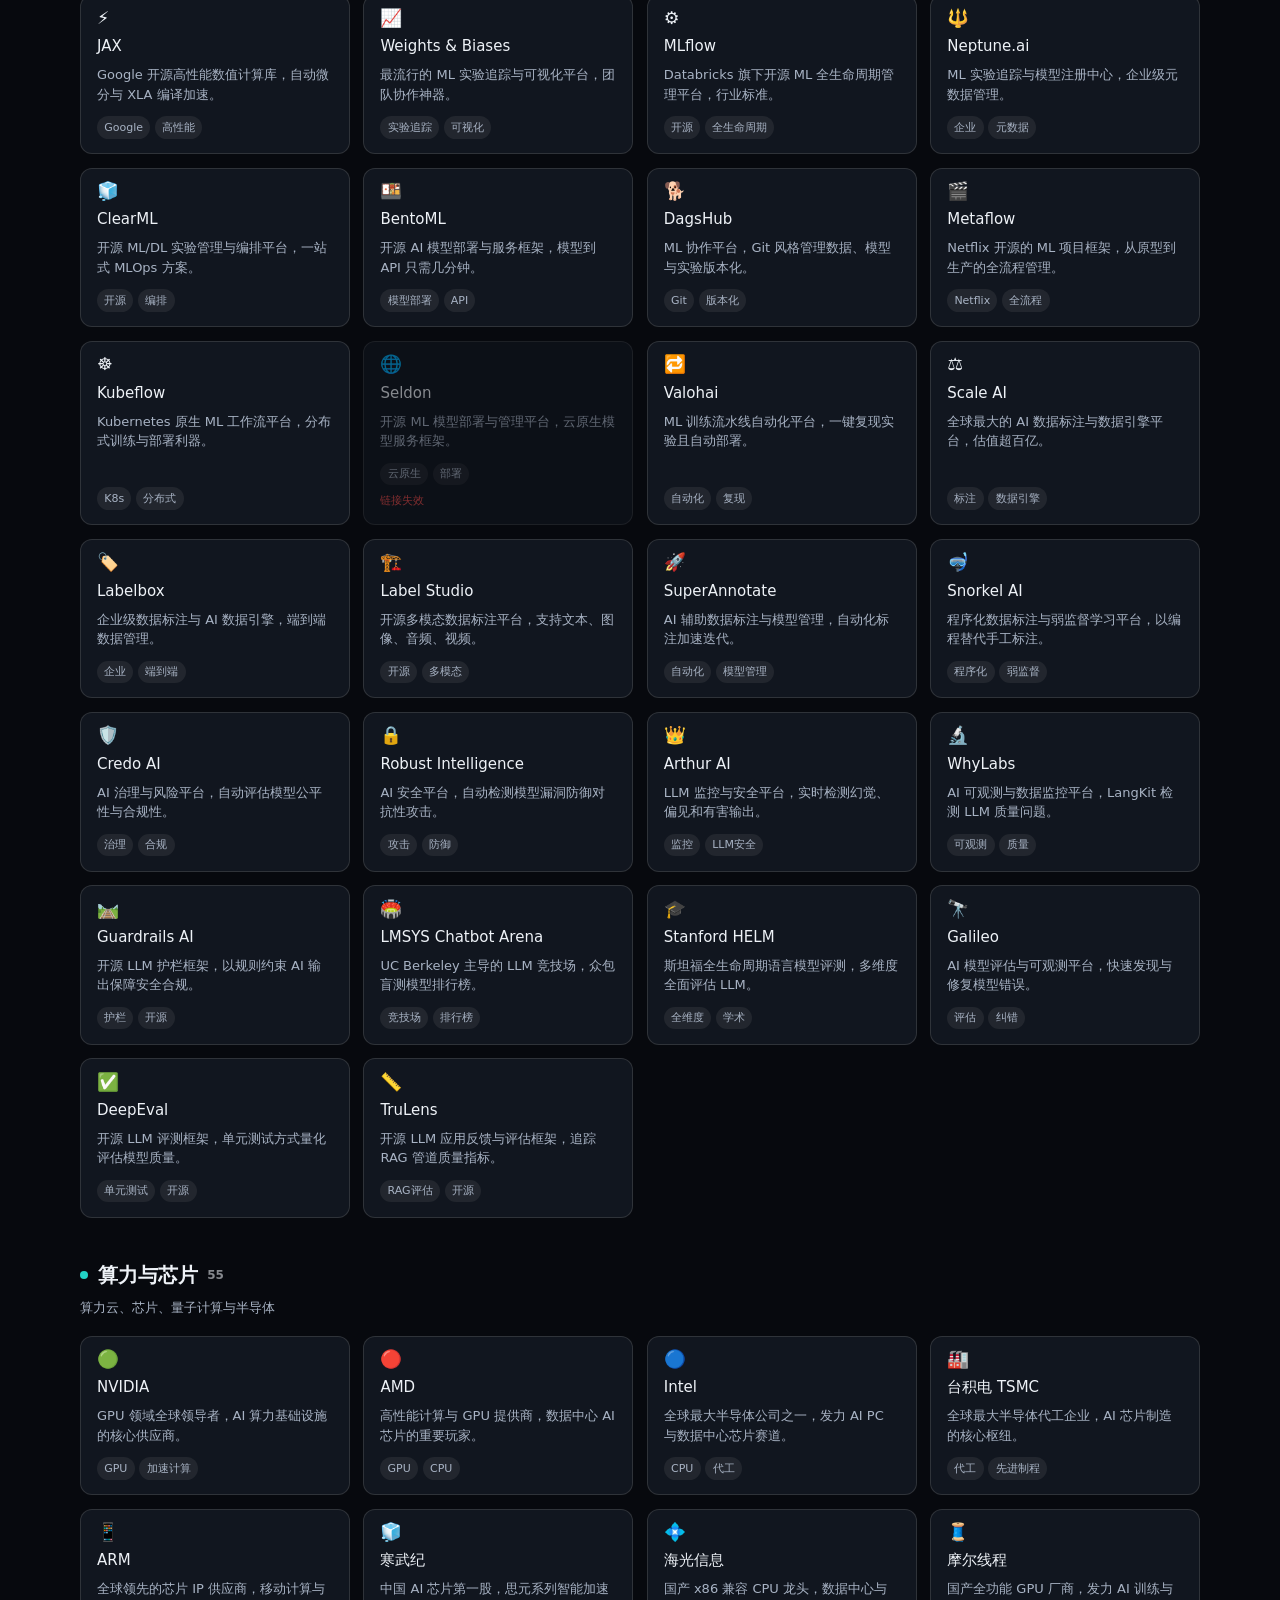
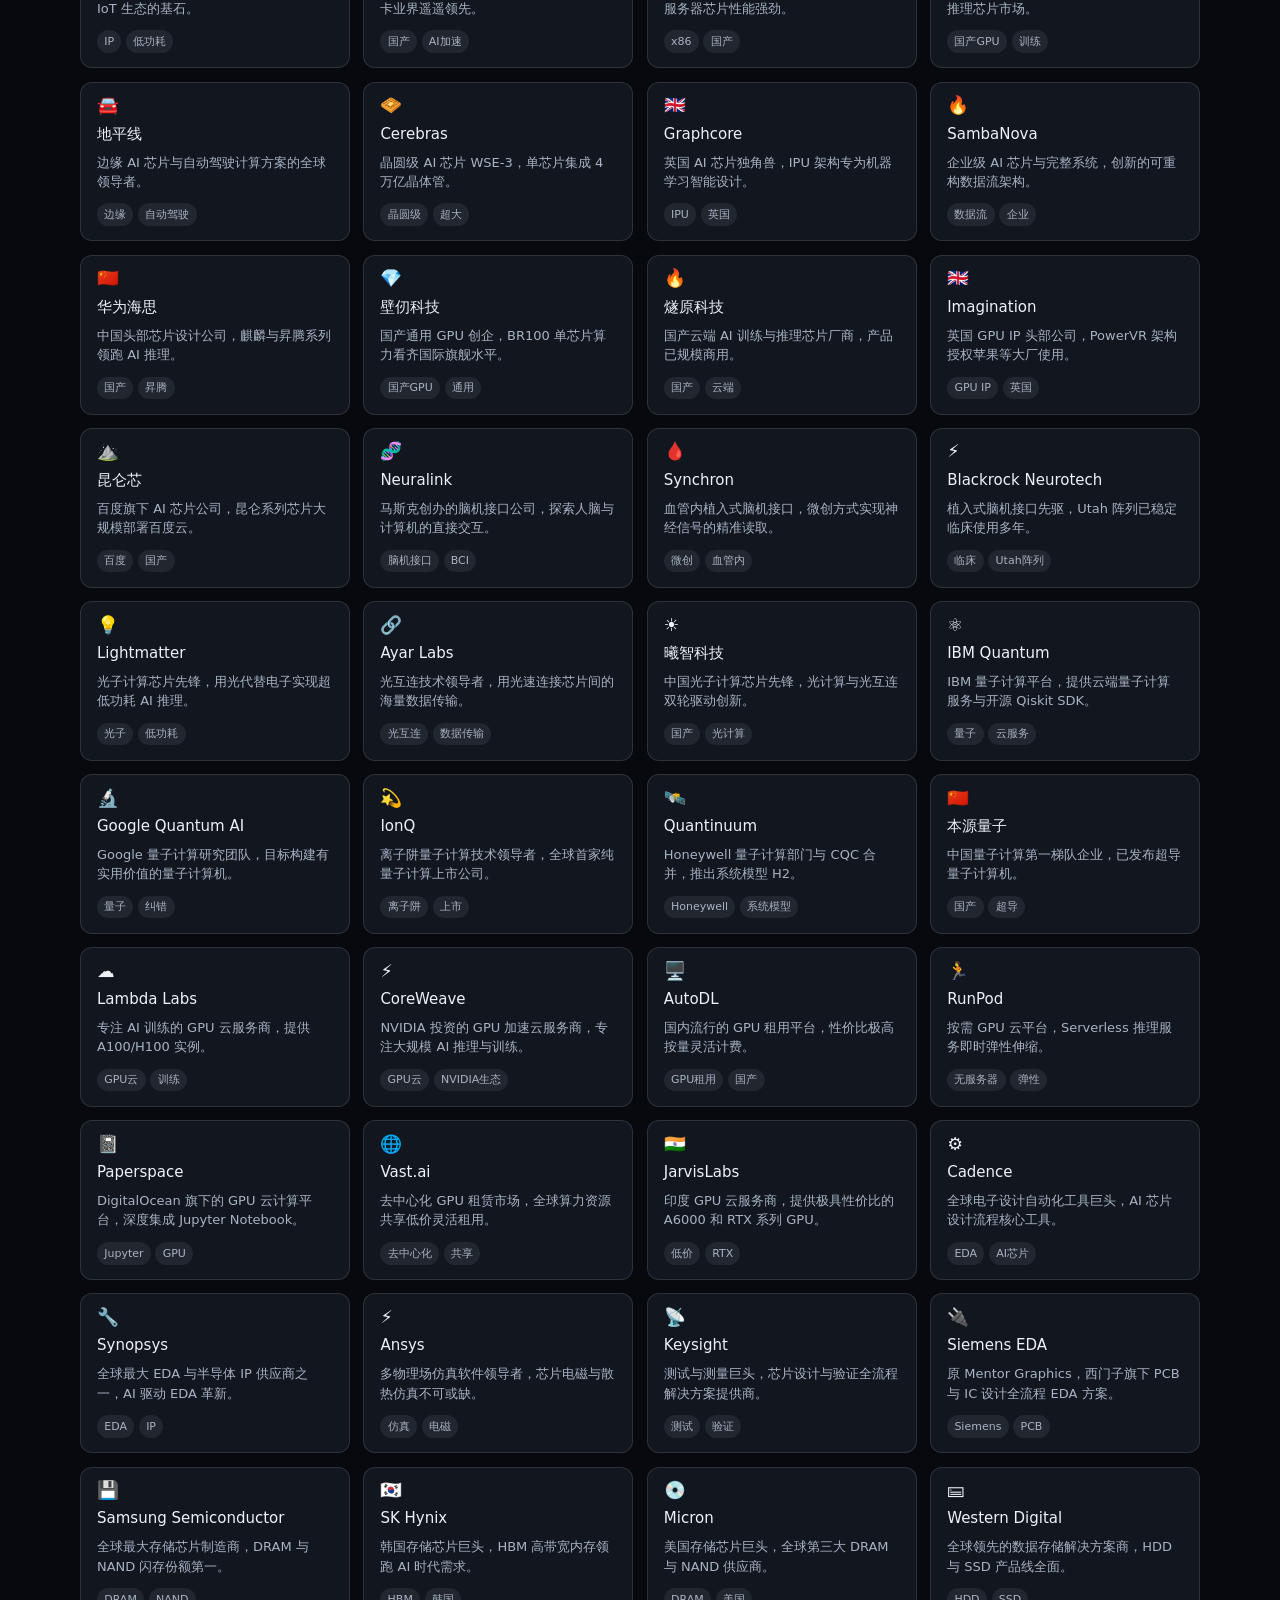
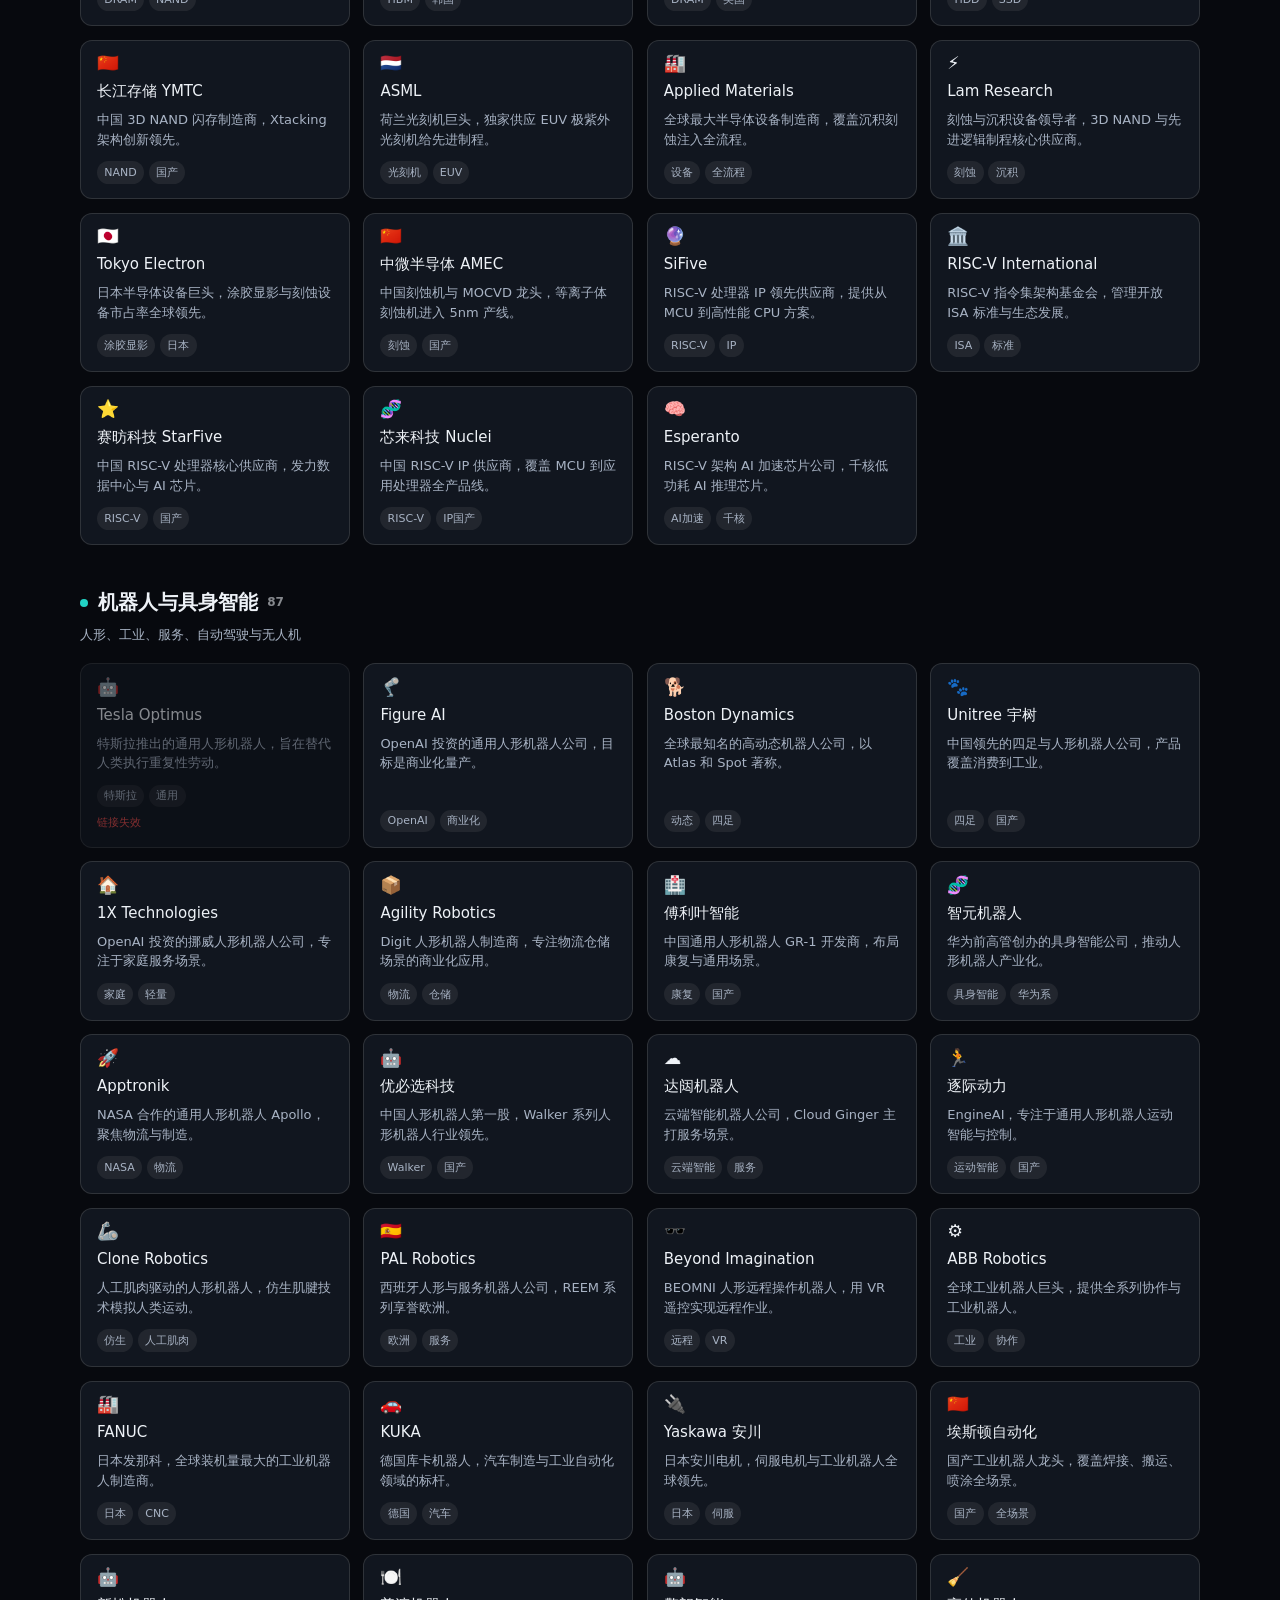
==== commit 527ebb92: "brand: 品牌名随语言切换（重试 index.html）: index.html" ====
--- a/index.html
+++ b/index.html
@@ -24,8 +24,7 @@
       <a class="brand" href="https://specul.com/" title="投机取巧">
         <span class="brand-dot" aria-hidden="true"></span>
         <span class="brand-text">
-          <span class="brand-name">投机取巧</span>
-          <span class="brand-sub" id="markSub" data-zh-sub="投机取巧" data-en-sub="Speculation · Craft">投机取巧</span>
+          <span class="brand-name" id="markName" data-zh-name="投机取巧" data-en-name="Speculative Speculation">投机取巧</span>
         </span>
       </a>
       <nav class="nav-links" aria-label="站点导航">
@@ -35,6 +34,7 @@
         <a href="https://ide.specul.com/"><span data-zh>IDE 图谱</span><span data-en>IDE</span></a>
         <a href="https://cli.specul.com/"><span data-zh>CLI 图谱</span><span data-en>CLI</span></a>
         <a href="https://mcp.specul.com/"><span data-zh>MCP 图谱</span><span data-en>MCP</span></a>
+        <a href="https://harness.specul.com/"><span data-zh>Harness 图谱</span><span data-en>Harness</span></a>
         <a href="https://models.specul.com/"><span data-zh>Models 图谱</span><span data-en>Models</span></a>
         <span class="nav-tools">
           <button class="icon-btn" id="themeBtn" type="button" aria-label="切换明暗主题" title="切换明暗主题">☾</button>
@@ -3341,6 +3341,8 @@
           <a href="https://ide.specul.com/">IDE 图谱</a>
           <a href="https://cli.specul.com/">CLI 图谱</a>
           <a href="https://mcp.specul.com/">MCP 图谱</a>
+          <a href="https://harness.specul.com/">Harness 图谱</a>
+          <a href="https://models.specul.com/">Models 图谱</a>
           <a href="https://github.com/speculcom/ai-sites-directory" target="_blank" rel="noopener">GitHub</a>
       </nav>
       <nav class="foot-legal-links" aria-label="法律">
--- a/brand.css
+++ b/brand.css
@@ -437,12 +437,25 @@
     --sp-6: 40px; --sp-7: 56px;
     --container: min(1120px, 90vw);
   }
-  .nav-links { gap: var(--sp-4); }
-  .nav-links > a { font-size: 12.5px; }
+  /* 窄屏放不下一行 8 项（实测 320px 视口容器仅 288px，导航需 415px）——
+     改为让导航整体换到第二行并居中，而不是压缩字号或引入横向滚动。
+     全站「无横向滚动条」是硬约束，优先保证它。 */
+  .site-bar { flex-wrap: wrap; row-gap: 0; }
+  .nav-links {
+    width: 100%;
+    flex-wrap: wrap;
+    justify-content: center;
+    gap: var(--sp-2) var(--sp-4);
+    padding-bottom: var(--sp-2);
+  }
+  .nav-links > a { font-size: 12.5px; padding-block: var(--sp-1); }
+  .nav-tools { margin-left: var(--sp-2); }
   .brand-sub { display: none; }
 }
 @media (max-width: 520px) {
   .nav-links > a[data-en] { display: none !important; }
+  .nav-links { gap: var(--sp-1) var(--sp-3); }
+  .brand-text { display: none; }   /* 只留 brand-dot，为导航腾出整行 */
 }
 @media (prefers-reduced-motion: reduce) {
   html { scroll-behavior: auto; }
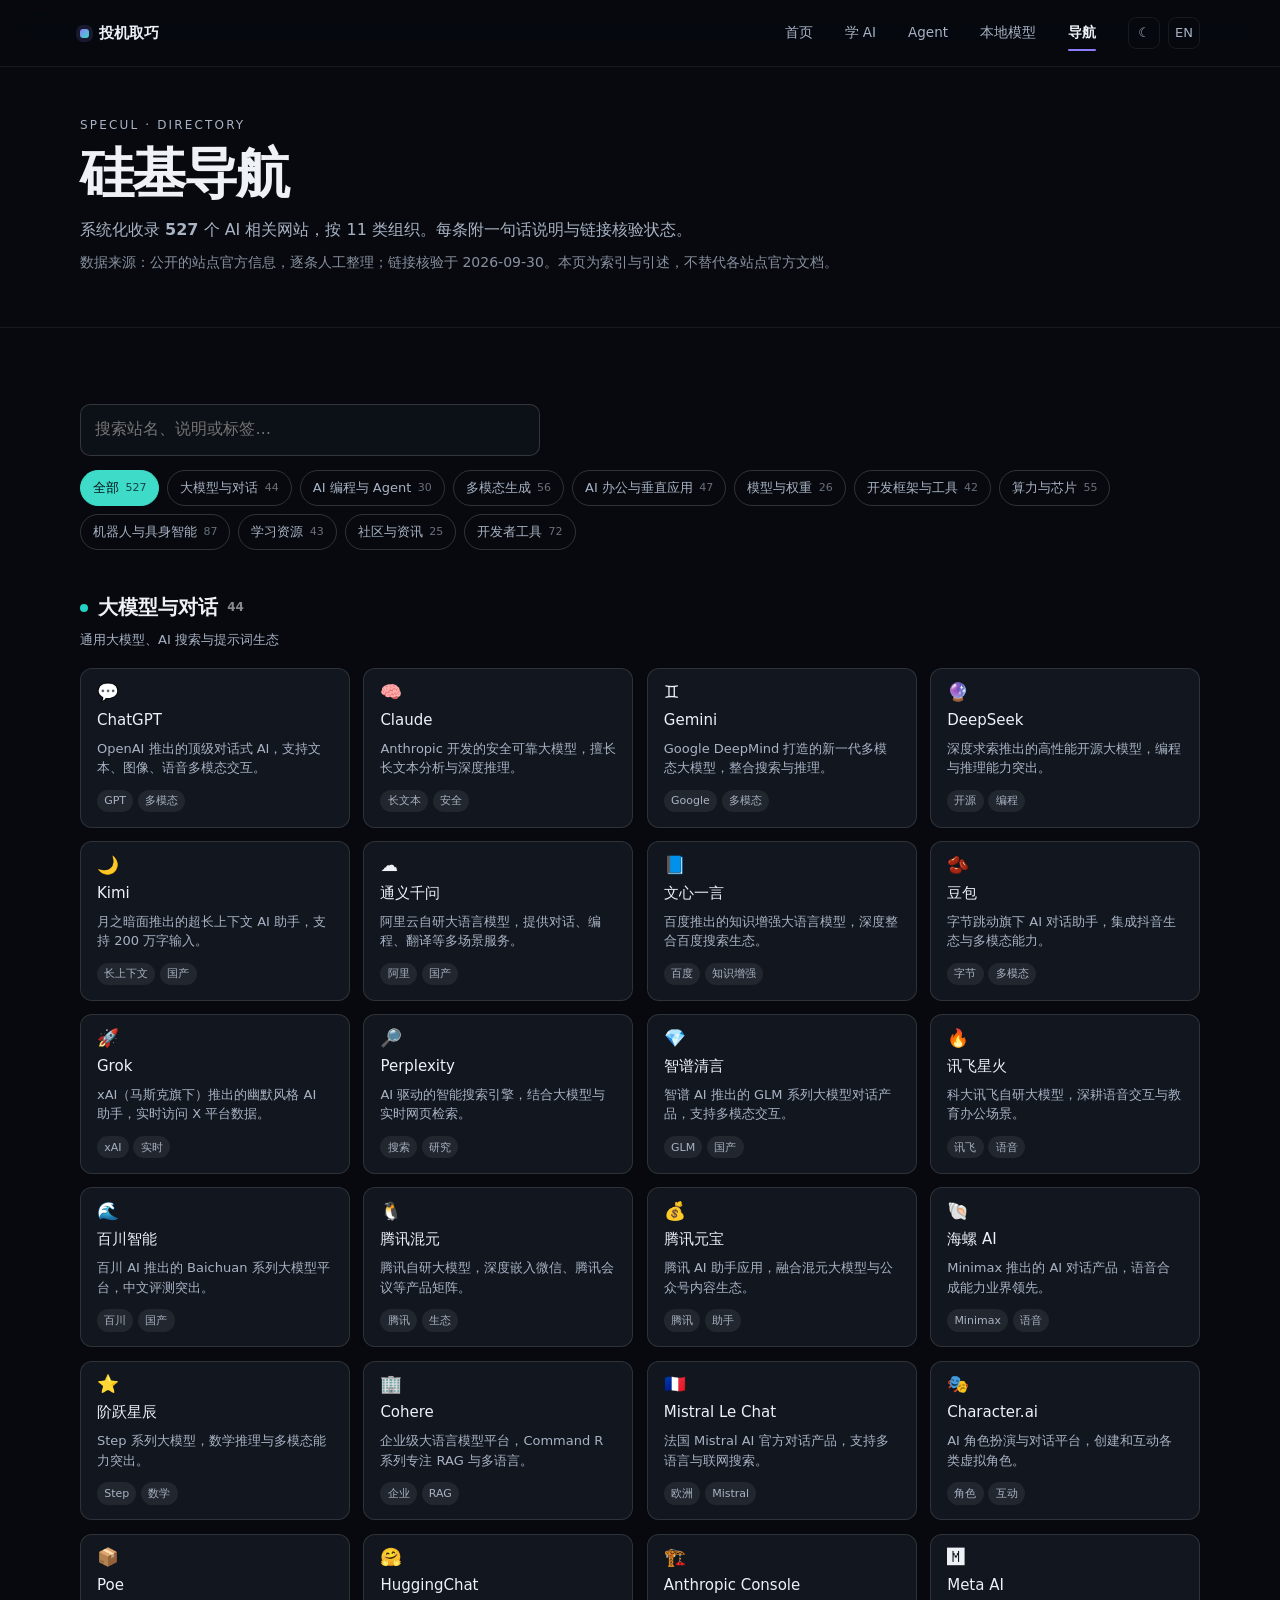
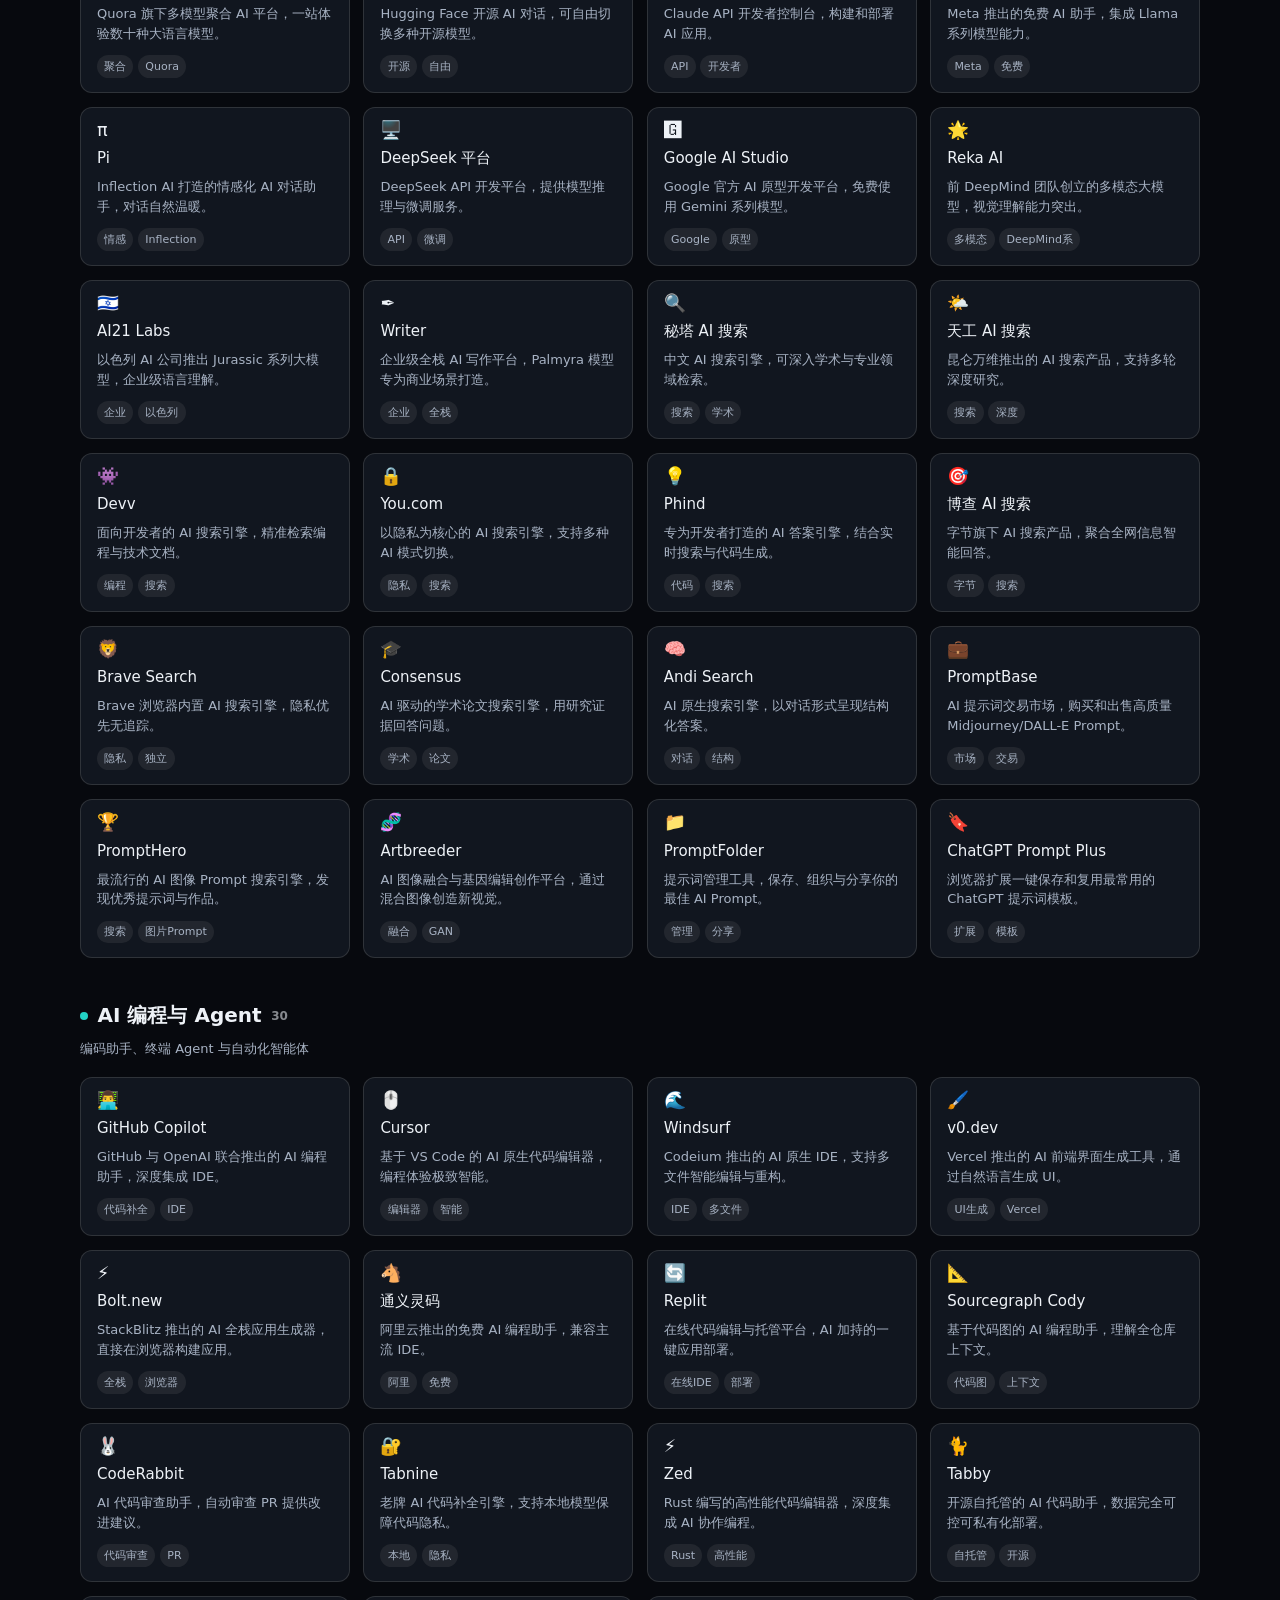
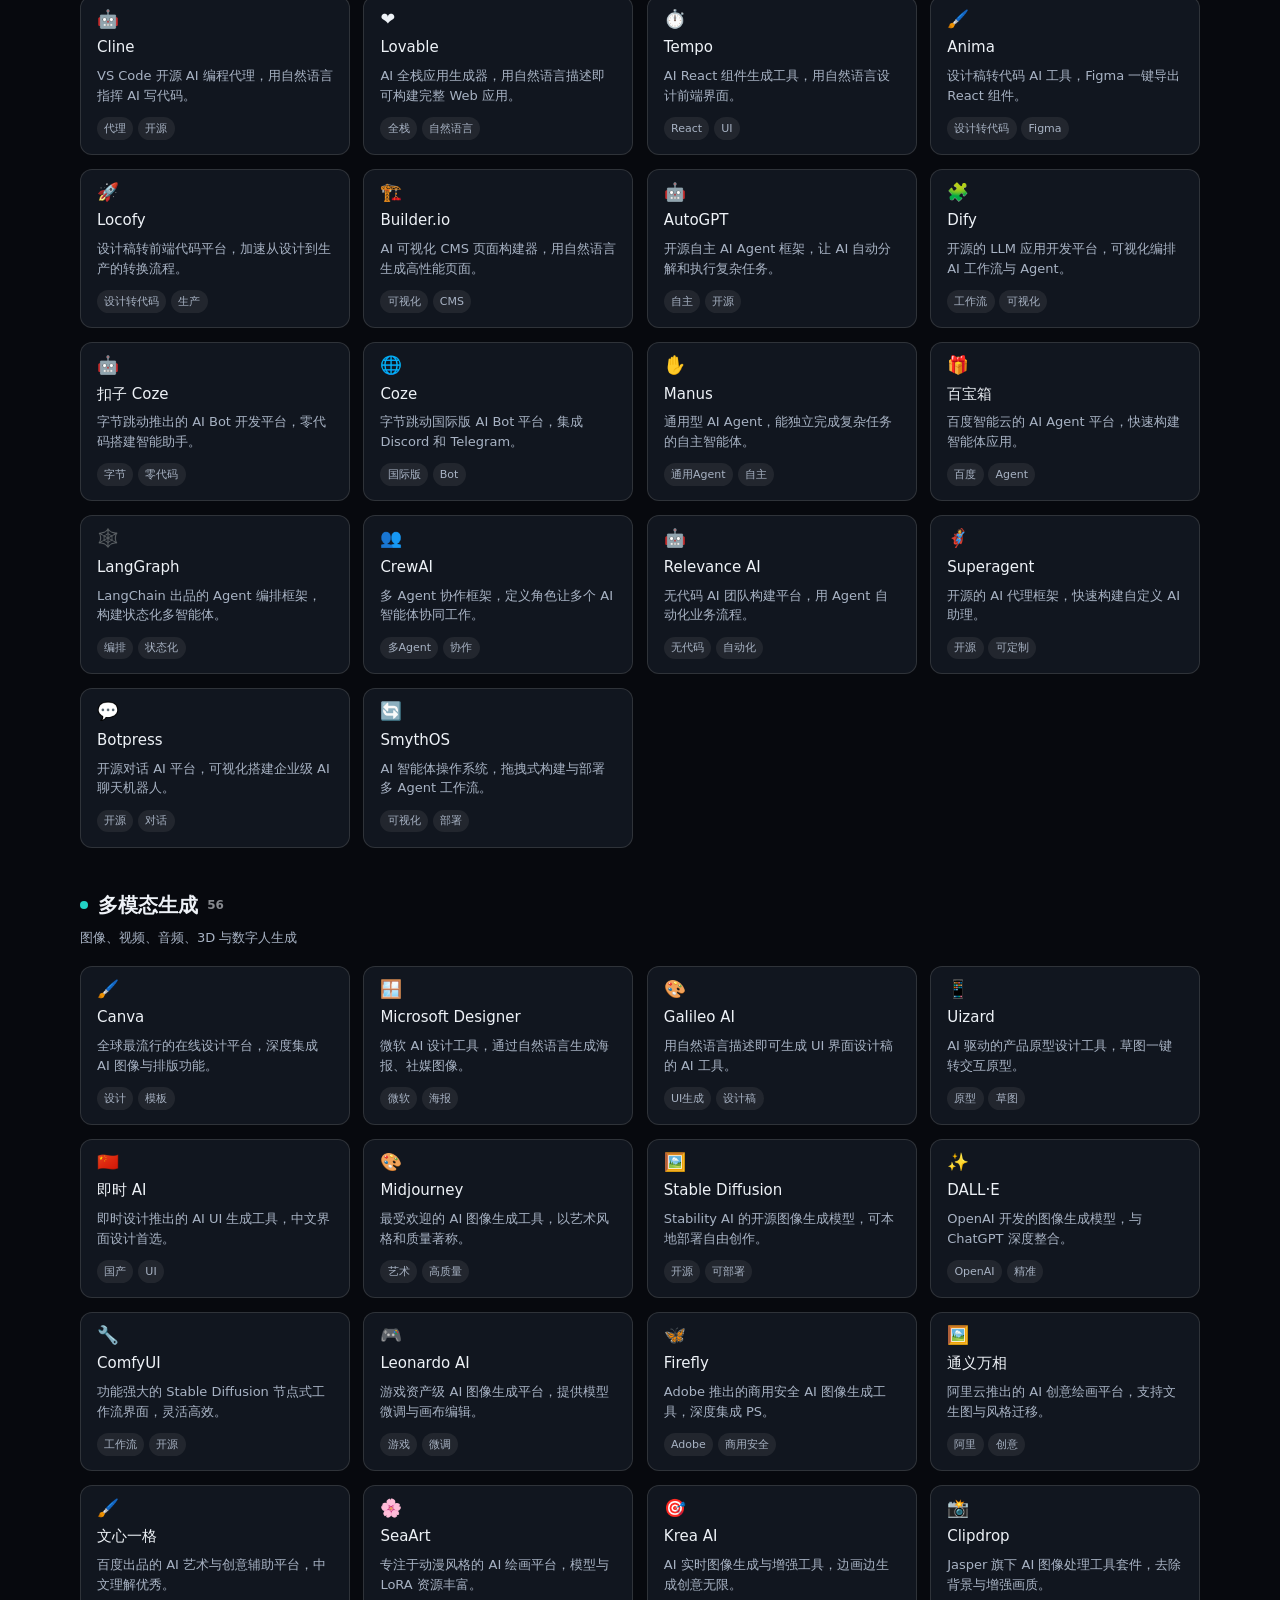
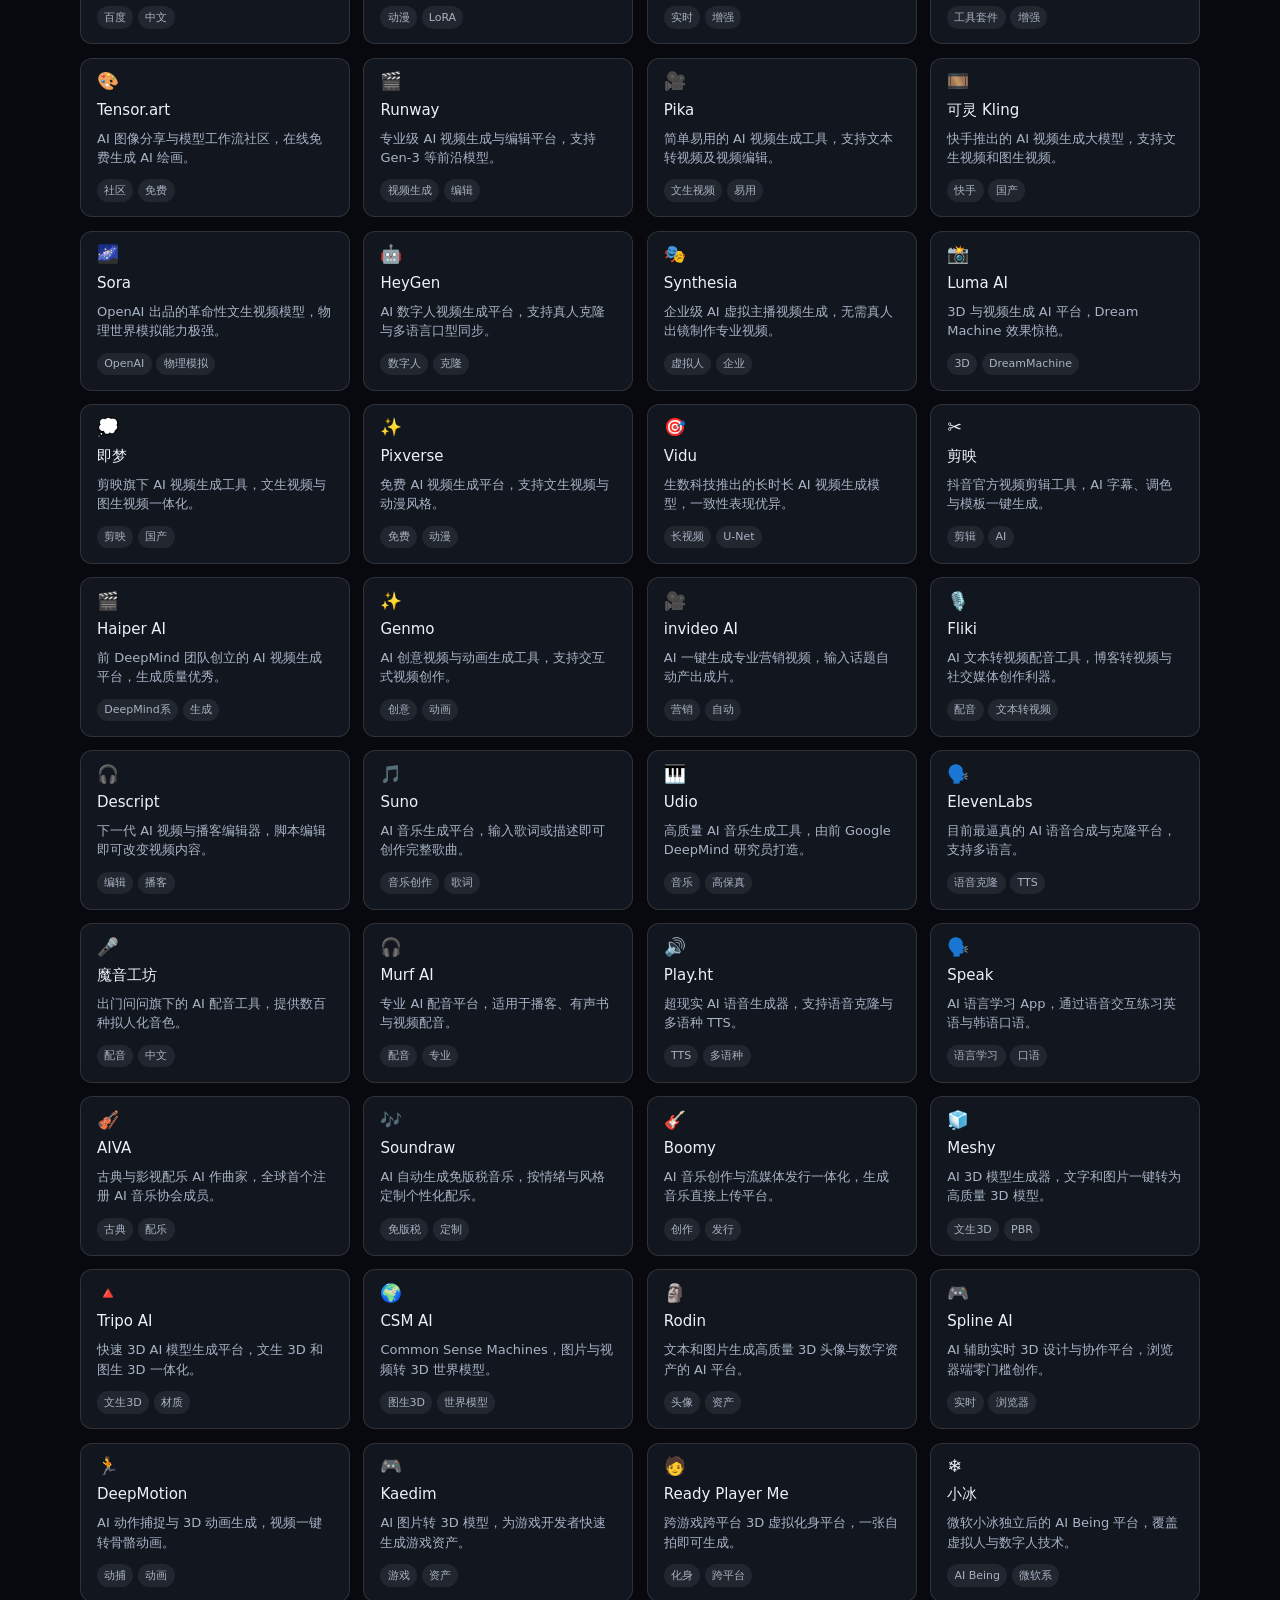
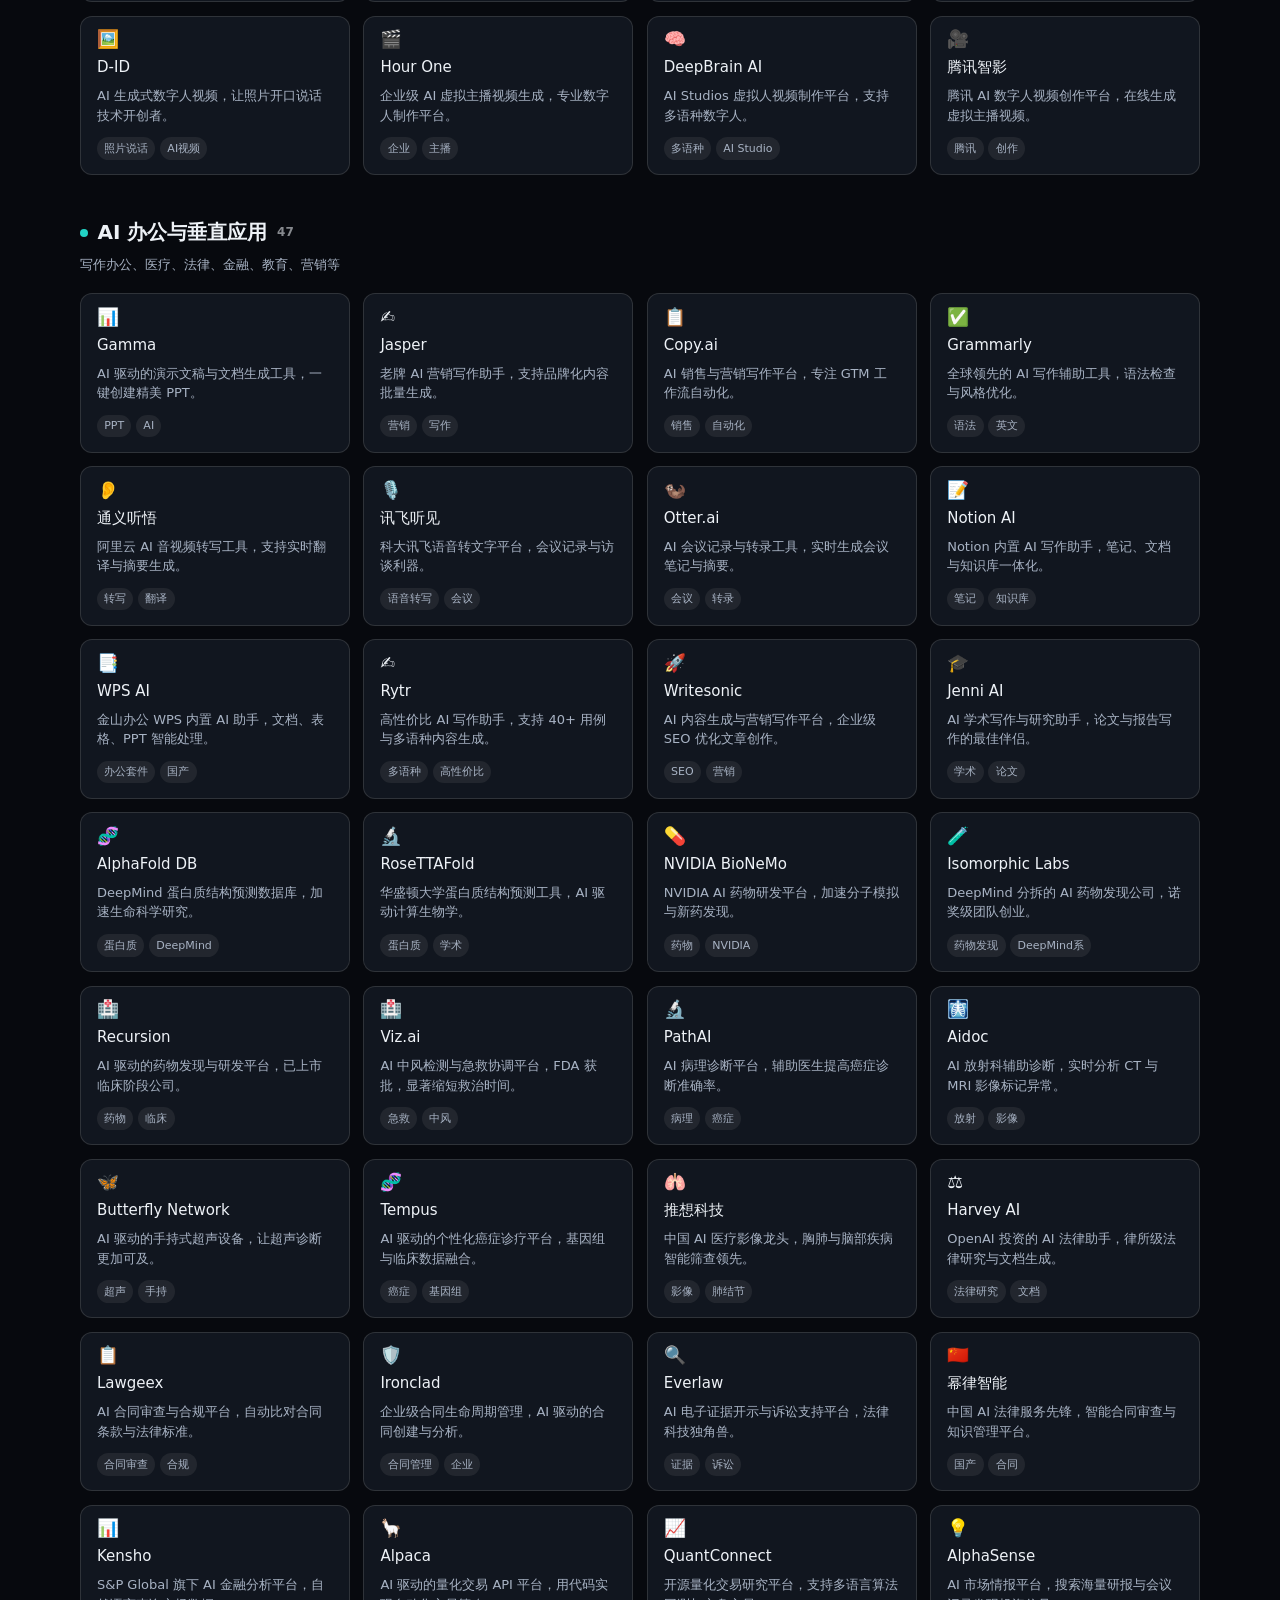
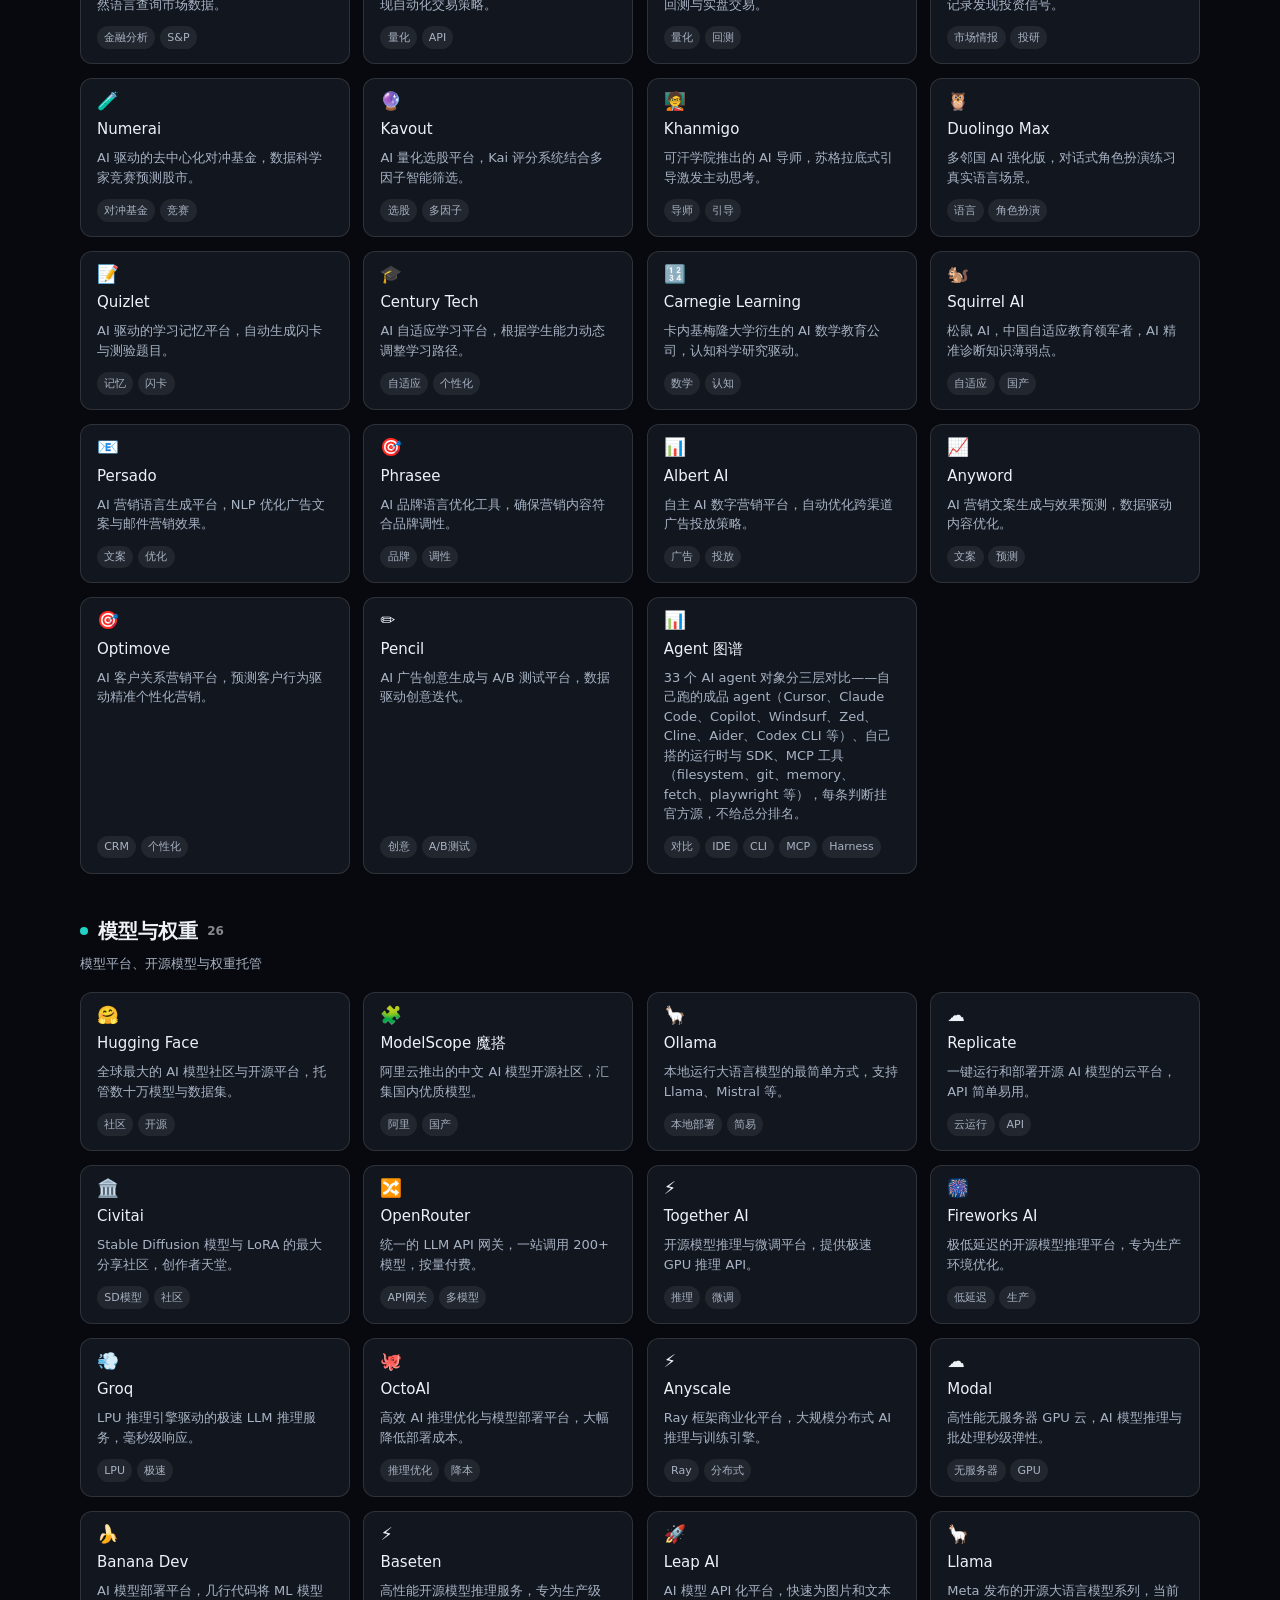
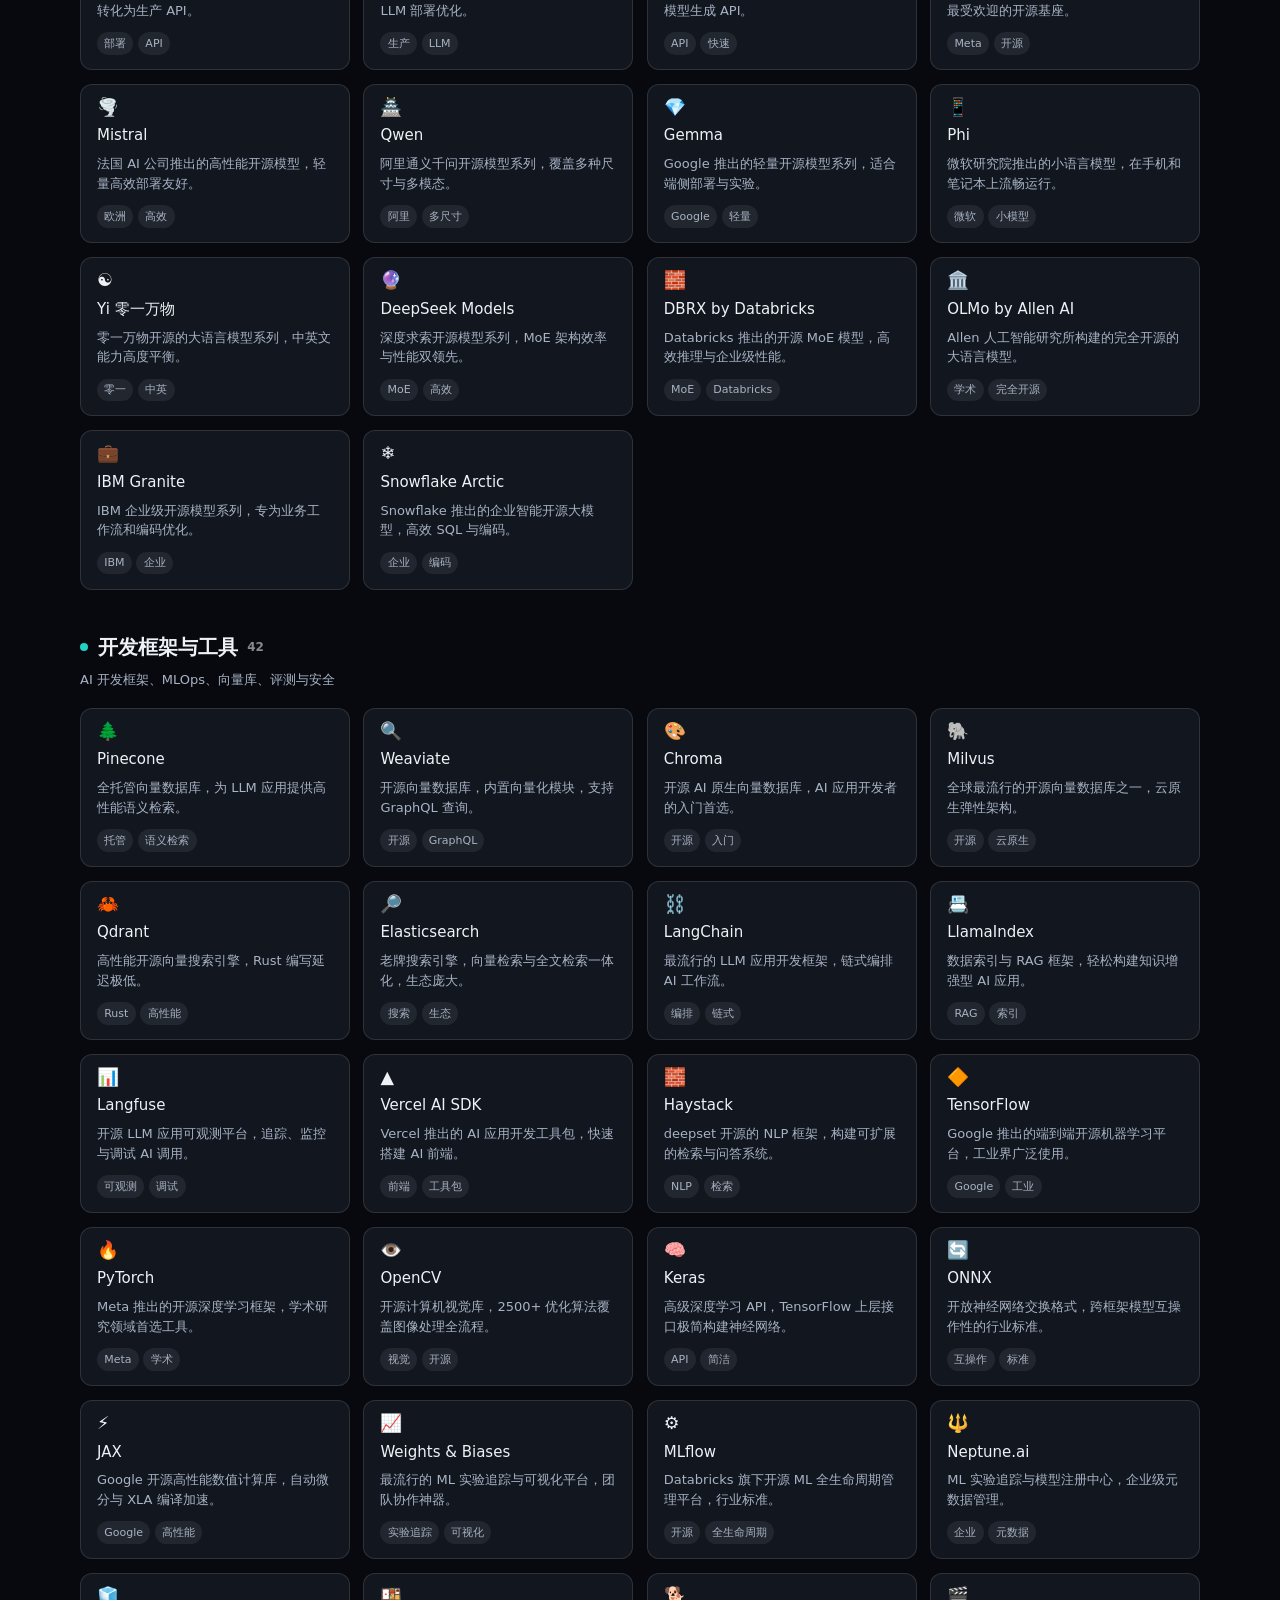
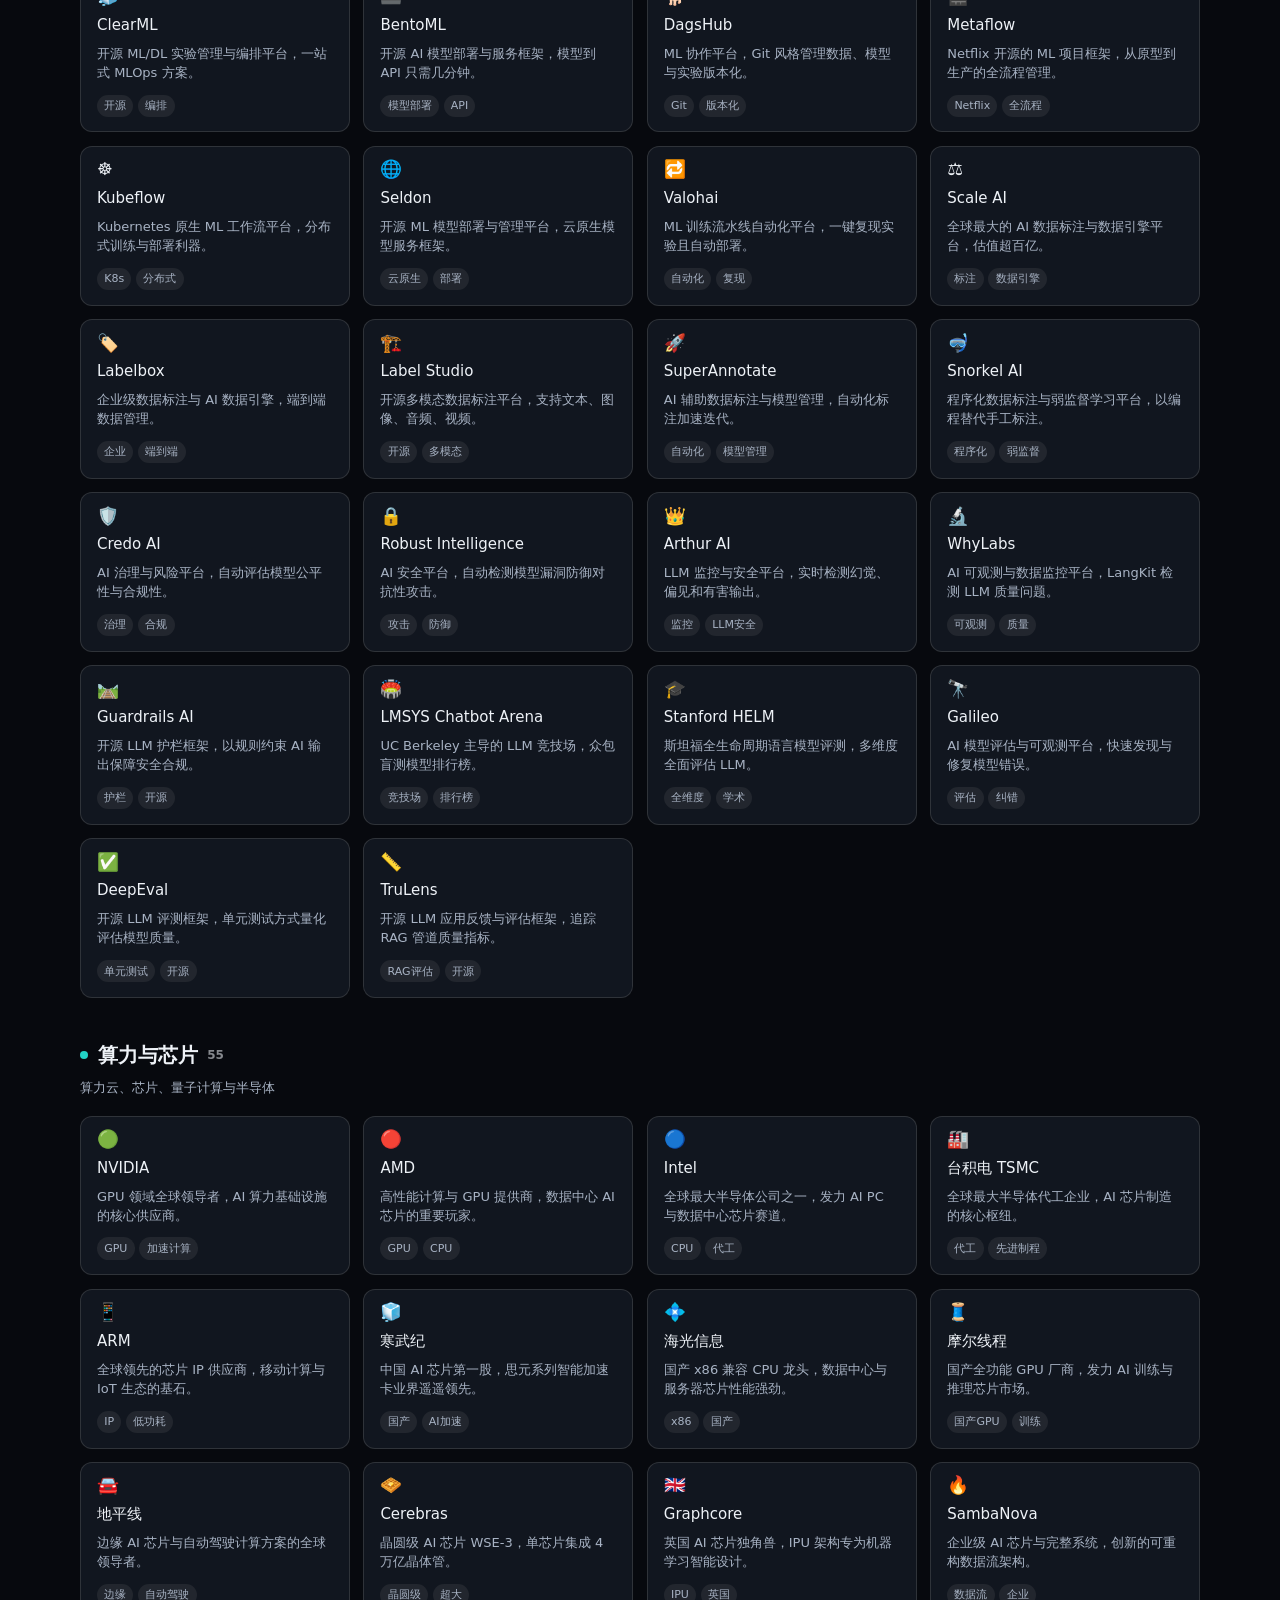
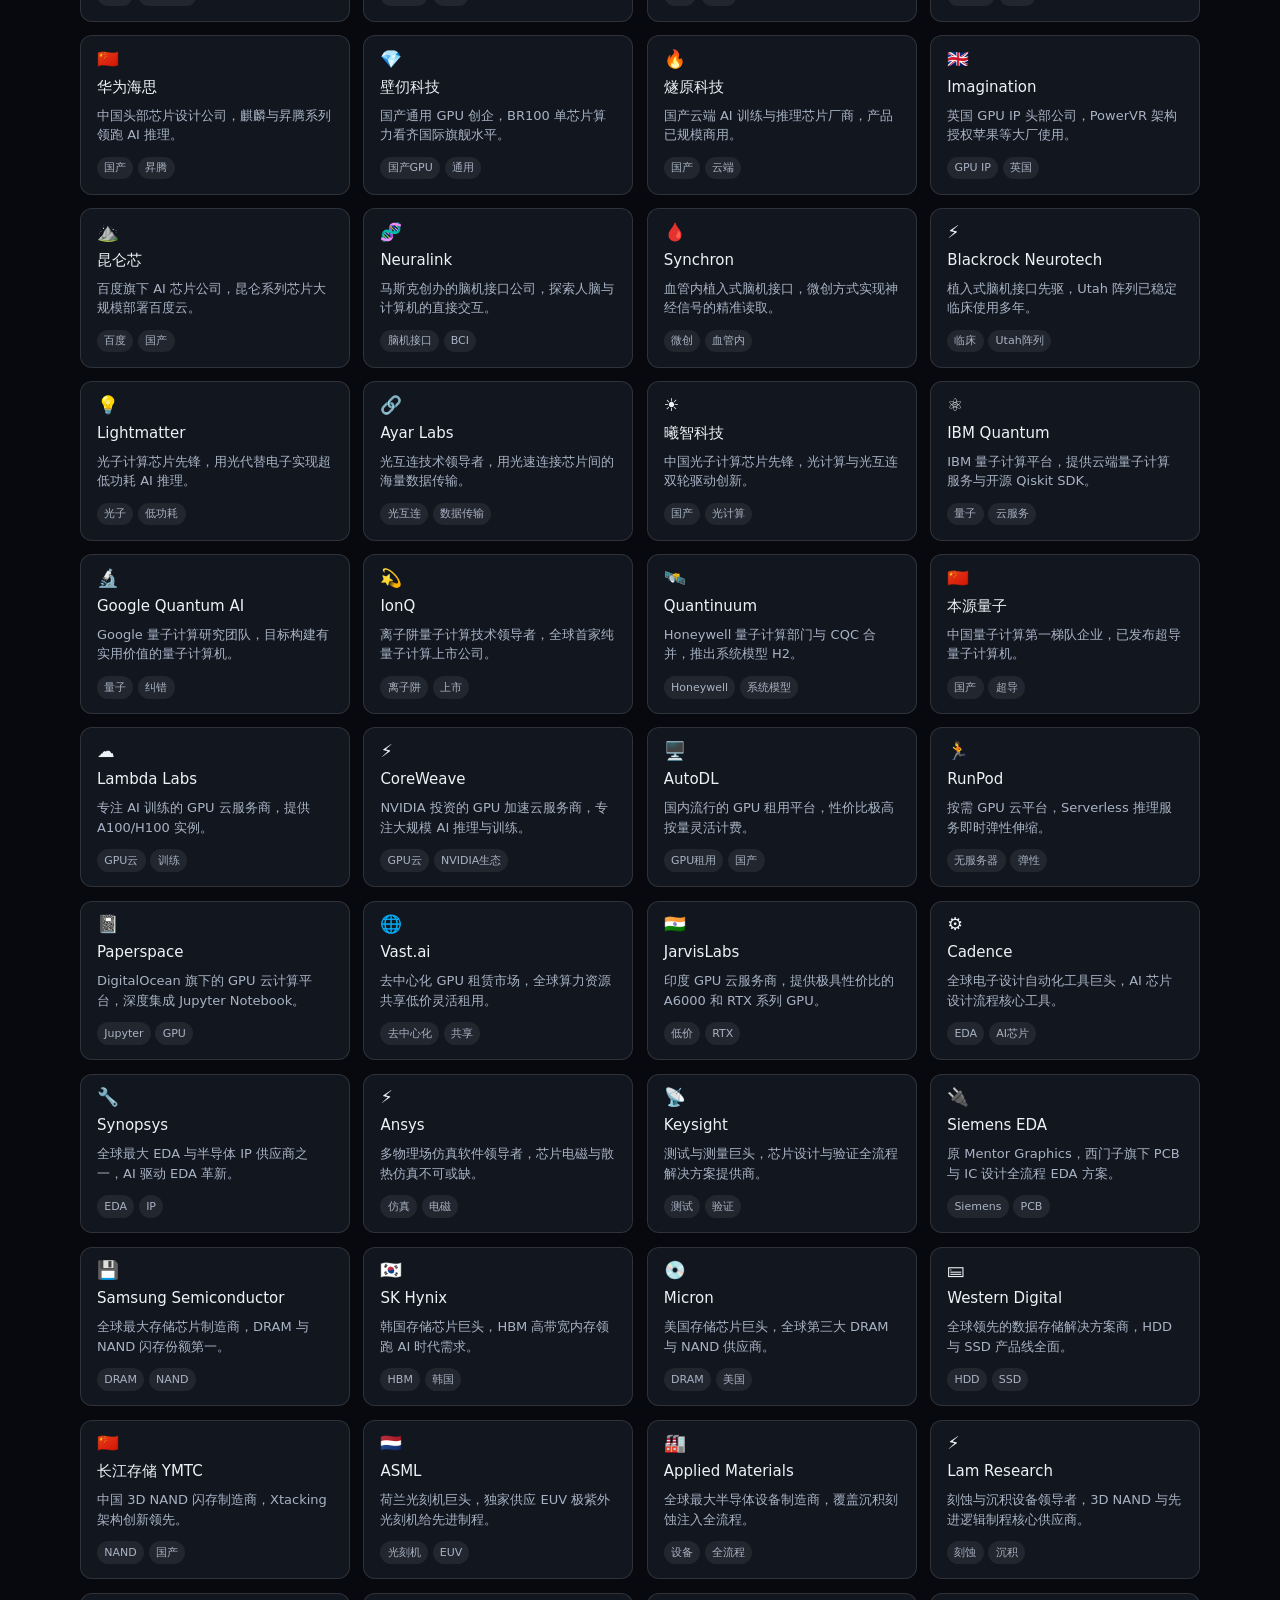
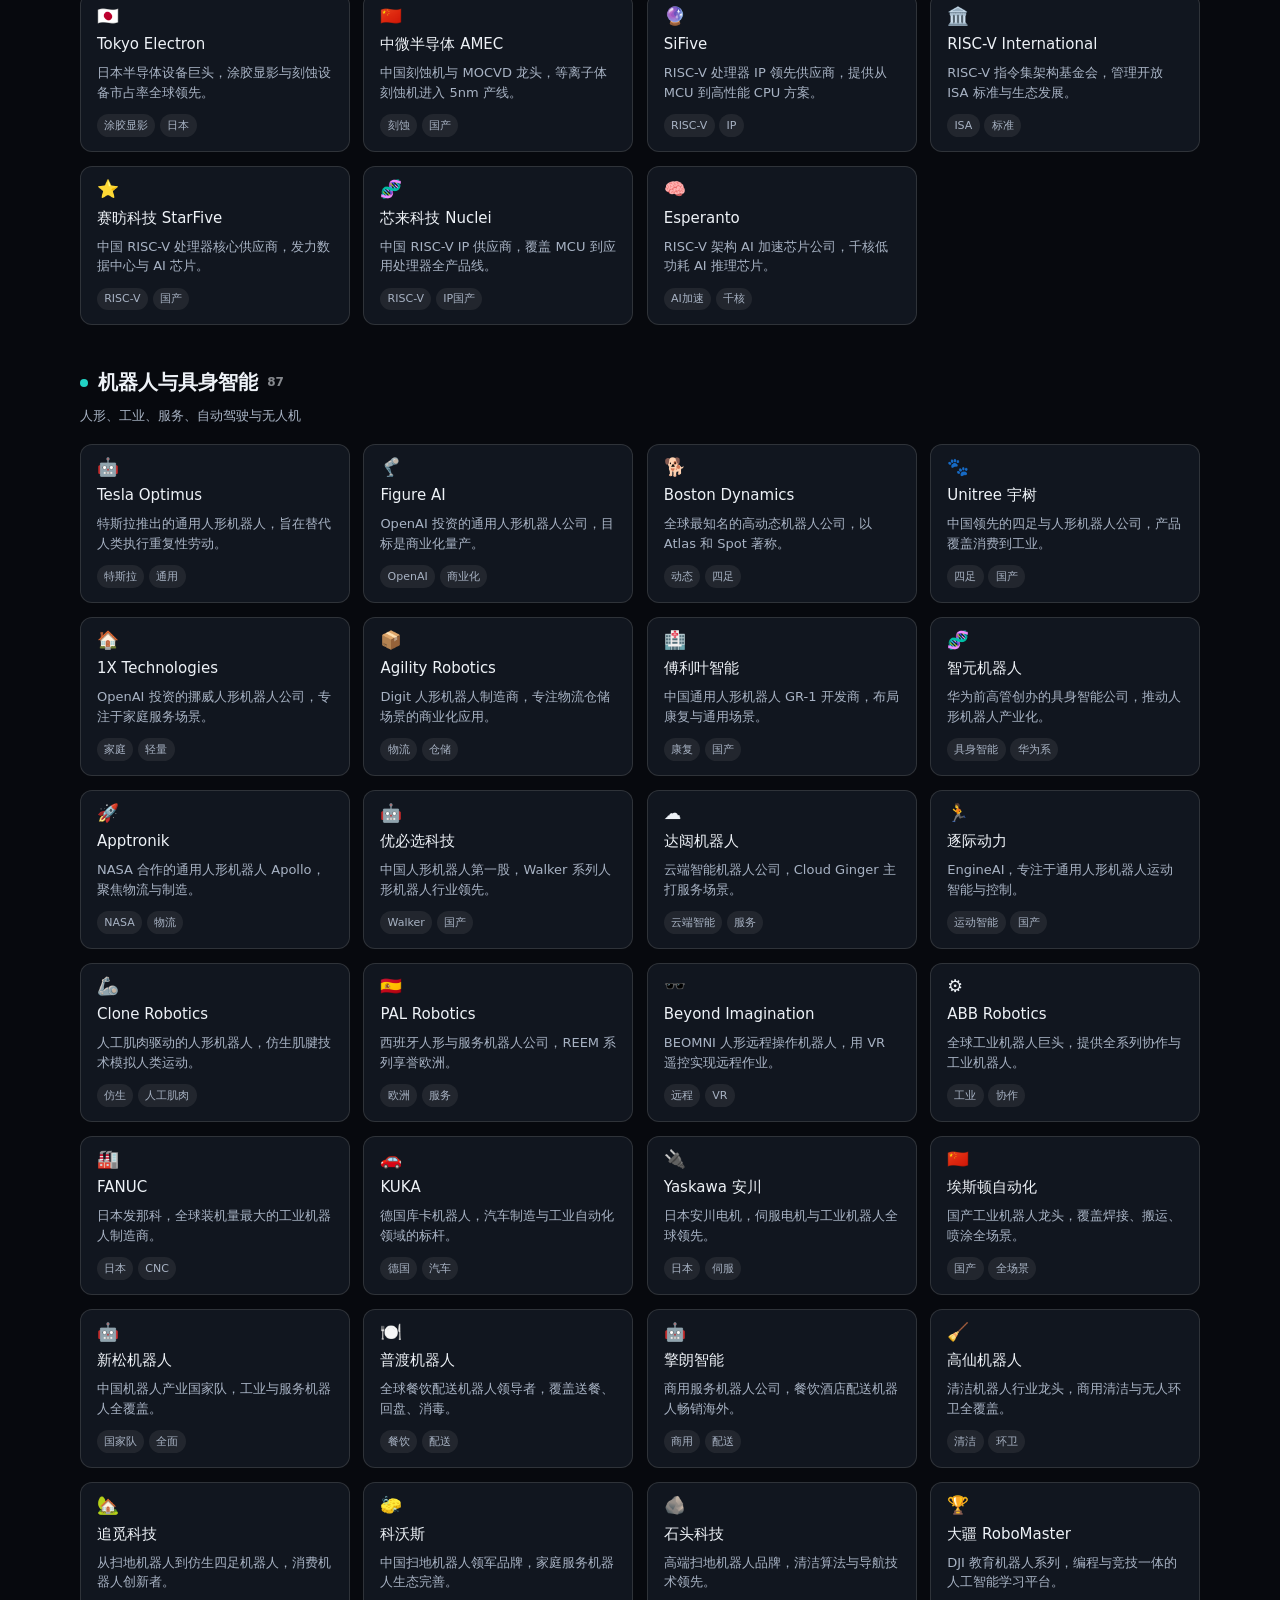
==== commit 2b7cf1b8: "fix: 补 .nojekyll（缺失会让 Pages 构建失败且几乎无报错）: index.html" ====
--- a/index.html
+++ b/index.html
@@ -4,13 +4,13 @@
   <meta charset="UTF-8" />
   <meta name="viewport" content="width=device-width, initial-scale=1.0" />
   <title>硅基导航 · AI 网站目录 | 投机取巧</title>
-  <meta name="description" content="系统化收录 529 个 AI 相关网站，按 11 类组织，每条附一句话说明与链接核验状态。" />
+  <meta name="description" content="系统化收录 527 个 AI 相关网站，按 11 类组织，每条附一句话说明与链接核验状态。" />
   <link rel="canonical" href="https://nav.specul.com/" />
   <meta property="og:type" content="website" />
   <meta property="og:site_name" content="硅基导航 · AI 网站目录 | 投机取巧" />
   <meta property="og:url" content="https://nav.specul.com/" />
   <meta property="og:title" content="硅基导航 · AI 网站目录 | 投机取巧" />
-  <meta property="og:description" content="系统化收录 529 个 AI 相关网站，按 11 类组织，每条附一句话说明与链接核验状态。" />
+  <meta property="og:description" content="系统化收录 527 个 AI 相关网站，按 11 类组织，每条附一句话说明与链接核验状态。" />
   <meta name="theme-color" content="#05080f" />
   <link rel="icon" type="image/svg+xml" href="data:image/svg+xml,%3Csvg xmlns='http://www.w3.org/2000/svg' viewBox='0 0 48 48'%3E%3Cdefs%3E%3ClinearGradient id='g' x1='0' y1='0' x2='1' y2='1'%3E%3Cstop offset='0' stop-color='%238b7cf8'/%3E%3Cstop offset='1' stop-color='%2322d3c5'/%3E%3C/linearGradient%3E%3C/defs%3E%3Crect width='48' height='48' rx='12' fill='%2305080f'/%3E%3Cpath d='M14 32 L24 12 L34 32' fill='none' stroke='url(%23g)' stroke-width='2.4' stroke-linejoin='round'/%3E%3Ccircle cx='24' cy='27' r='2.4' fill='%2322d3c5'/%3E%3C/svg%3E" />
   <link rel="stylesheet" href="brand.css" />
@@ -29,13 +29,10 @@
       </a>
       <nav class="nav-links" aria-label="站点导航">
         <a href="https://specul.com/"><span data-zh>首页</span><span data-en>Home</span></a>
+        <a href="https://learn.specul.com/"><span data-zh>学 AI</span><span data-en>Learn</span></a>
+        <a href="https://agent.specul.com/"><span data-zh>Agent</span><span data-en>Agent</span></a>
+        <a href="https://models.specul.com/"><span data-zh>本地模型</span><span data-en>Models</span></a>
         <a href="https://nav.specul.com/" aria-current="page"><span data-zh>导航</span><span data-en>Directory</span></a>
-        <a href="https://keel.specul.com/"><span data-zh>规划中</span><span data-en>Plan</span></a>
-        <a href="https://ide.specul.com/"><span data-zh>IDE 图谱</span><span data-en>IDE</span></a>
-        <a href="https://cli.specul.com/"><span data-zh>CLI 图谱</span><span data-en>CLI</span></a>
-        <a href="https://mcp.specul.com/"><span data-zh>MCP 图谱</span><span data-en>MCP</span></a>
-        <a href="https://harness.specul.com/"><span data-zh>Harness 图谱</span><span data-en>Harness</span></a>
-        <a href="https://models.specul.com/"><span data-zh>Models 图谱</span><span data-en>Models</span></a>
         <span class="nav-tools">
           <button class="icon-btn" id="themeBtn" type="button" aria-label="切换明暗主题" title="切换明暗主题">☾</button>
           <button class="icon-btn" id="langBtn" type="button" aria-label="Switch language" title="Switch language">EN</button>
@@ -48,7 +45,7 @@
       <div class="container">
         <p class="eyebrow">SPECUL · DIRECTORY</p>
         <h1 class="h1">硅基导航</h1>
-        <p class="lede">系统化收录 <strong>529</strong> 个 AI 相关网站，按 11 类组织。每条附一句话说明与链接核验状态。</p>
+        <p class="lede">系统化收录 <strong>527</strong> 个 AI 相关网站，按 11 类组织。每条附一句话说明与链接核验状态。</p>
         <p class="t-sm dim">数据来源：公开的站点官方信息，逐条人工整理；链接核验于 2026-09-30。本页为索引与引述，不替代各站点官方文档。</p>
       </div>
     </section>
@@ -59,11 +56,11 @@
           <label class="sr-only" for="q">搜索</label>
           <input id="q" type="search" placeholder="搜索站名、说明或标签…" autocomplete="off" />
           <div class="chips">
-        <button class="chip is-on" data-cat="all">全部<em>529</em></button>
+        <button class="chip is-on" data-cat="all">全部<em>527</em></button>
         <button class="chip" data-cat="llm">大模型与对话<em>44</em></button>
         <button class="chip" data-cat="coding">AI 编程与 Agent<em>30</em></button>
         <button class="chip" data-cat="gen">多模态生成<em>56</em></button>
-        <button class="chip" data-cat="app">AI 办公与垂直应用<em>49</em></button>
+        <button class="chip" data-cat="app">AI 办公与垂直应用<em>47</em></button>
         <button class="chip" data-cat="model">模型与权重<em>26</em></button>
         <button class="chip" data-cat="dev">开发框架与工具<em>42</em></button>
         <button class="chip" data-cat="infra">算力与芯片<em>55</em></button>
@@ -763,12 +760,11 @@
             <span class="c-ds">专业 AI 配音平台，适用于播客、有声书与视频配音。</span>
             <span class="c-tg"><i>配音</i><i>专业</i></span>
           </a>
-          <a class="card is-maybe" href="https://play.ht" target="_blank" rel="noopener" data-cat="gen" data-blob="play.ht 超现实 ai 语音生成器，支持语音克隆与多语种 tts。 tts·多语种">
+          <a class="card" href="https://play.ht" target="_blank" rel="noopener" data-cat="gen" data-blob="play.ht 超现实 ai 语音生成器，支持语音克隆与多语种 tts。 tts·多语种">
             <span class="c-ic" aria-hidden="true">🔊</span>
             <span class="c-nm">Play.ht</span>
             <span class="c-ds">超现实 AI 语音生成器，支持语音克隆与多语种 TTS。</span>
             <span class="c-tg"><i>TTS</i><i>多语种</i></span>
-            <span class="c-warn">待确认</span>
           </a>
           <a class="card" href="https://www.speak.com" target="_blank" rel="noopener" data-cat="gen" data-blob="speak ai 语言学习 app，通过语音交互练习英语与韩语口语。 语言学习·口语">
             <span class="c-ic" aria-hidden="true">🗣️</span>
@@ -806,12 +802,11 @@
             <span class="c-ds">快速 3D AI 模型生成平台，文生 3D 和图生 3D 一体化。</span>
             <span class="c-tg"><i>文生3D</i><i>材质</i></span>
           </a>
-          <a class="card is-maybe" href="https://csm.ai" target="_blank" rel="noopener" data-cat="gen" data-blob="csm ai common sense machines，图片与视频转 3d 世界模型。 图生3d·世界模型">
+          <a class="card" href="https://csm.ai" target="_blank" rel="noopener" data-cat="gen" data-blob="csm ai common sense machines，图片与视频转 3d 世界模型。 图生3d·世界模型">
             <span class="c-ic" aria-hidden="true">🌍</span>
             <span class="c-nm">CSM AI</span>
             <span class="c-ds">Common Sense Machines，图片与视频转 3D 世界模型。</span>
             <span class="c-tg"><i>图生3D</i><i>世界模型</i></span>
-            <span class="c-warn">待确认</span>
           </a>
           <a class="card" href="https://hyper3d.ai" target="_blank" rel="noopener" data-cat="gen" data-blob="rodin 文本和图片生成高质量 3d 头像与数字资产的 ai 平台。 头像·资产">
             <span class="c-ic" aria-hidden="true">🗿</span>
@@ -837,12 +832,11 @@
             <span class="c-ds">AI 图片转 3D 模型，为游戏开发者快速生成游戏资产。</span>
             <span class="c-tg"><i>游戏</i><i>资产</i></span>
           </a>
-          <a class="card is-maybe" href="https://readyplayer.me" target="_blank" rel="noopener" data-cat="gen" data-blob="ready player me 跨游戏跨平台 3d 虚拟化身平台，一张自拍即可生成。 化身·跨平台">
+          <a class="card" href="https://readyplayer.me" target="_blank" rel="noopener" data-cat="gen" data-blob="ready player me 跨游戏跨平台 3d 虚拟化身平台，一张自拍即可生成。 化身·跨平台">
             <span class="c-ic" aria-hidden="true">🧑</span>
             <span class="c-nm">Ready Player Me</span>
             <span class="c-ds">跨游戏跨平台 3D 虚拟化身平台，一张自拍即可生成。</span>
             <span class="c-tg"><i>化身</i><i>跨平台</i></span>
-            <span class="c-warn">待确认</span>
           </a>
           <a class="card" href="https://www.xiaoice.com" target="_blank" rel="noopener" data-cat="gen" data-blob="小冰 微软小冰独立后的 ai being 平台，覆盖虚拟人与数字人技术。 ai being·微软系">
             <span class="c-ic" aria-hidden="true">❄️</span>
@@ -877,7 +871,7 @@
         </div>
       </section>
       <section class="cat-group" data-cat="app">
-        <h2 class="cat-h"><span class="cat-dot" aria-hidden="true"></span>AI 办公与垂直应用<em>49</em></h2>
+        <h2 class="cat-h"><span class="cat-dot" aria-hidden="true"></span>AI 办公与垂直应用<em>47</em></h2>
         <p class="cat-sub">写作办公、医疗、法律、金融、教育、营销等</p>
         <div class="grid">
           <a class="card" href="https://gamma.app" target="_blank" rel="noopener" data-cat="app" data-blob="gamma ai 驱动的演示文稿与文档生成工具，一键创建精美 ppt。 ppt·ai">
@@ -958,12 +952,11 @@
             <span class="c-ds">DeepMind 蛋白质结构预测数据库，加速生命科学研究。</span>
             <span class="c-tg"><i>蛋白质</i><i>DeepMind</i></span>
           </a>
-          <a class="card is-maybe" href="https://rosettafold.bakerlab.org" target="_blank" rel="noopener" data-cat="app" data-blob="rosettafold 华盛顿大学蛋白质结构预测工具，ai 驱动计算生物学。 蛋白质·学术">
+          <a class="card" href="https://rosettafold.bakerlab.org" target="_blank" rel="noopener" data-cat="app" data-blob="rosettafold 华盛顿大学蛋白质结构预测工具，ai 驱动计算生物学。 蛋白质·学术">
             <span class="c-ic" aria-hidden="true">🔬</span>
             <span class="c-nm">RoseTTAFold</span>
             <span class="c-ds">华盛顿大学蛋白质结构预测工具，AI 驱动计算生物学。</span>
             <span class="c-tg"><i>蛋白质</i><i>学术</i></span>
-            <span class="c-warn">待确认</span>
           </a>
           <a class="card" href="https://www.nvidia.com/en-us/clara/bionemo" target="_blank" rel="noopener" data-cat="app" data-blob="nvidia bionemo nvidia ai 药物研发平台，加速分子模拟与新药发现。 药物·nvidia">
             <span class="c-ic" aria-hidden="true">💊</span>
@@ -1157,23 +1150,11 @@
             <span class="c-ds">AI 广告创意生成与 A/B 测试平台，数据驱动创意迭代。</span>
             <span class="c-tg"><i>创意</i><i>A/B测试</i></span>
           </a>
-          <a class="card" href="https://ide.specul.com" target="_blank" rel="noopener" data-cat="app" data-blob="ide 图谱 cursor、claude code、copilot、windsurf、zed、cline、aider、codex 的 8 维度对比，每条挂官方源。 对比·ide·8维度">
+          <a class="card" href="https://agent.specul.com" target="_blank" rel="noopener" data-cat="app" data-blob="agent 图谱 33 个 ai agent 对象分三层对比——自己跑的成品 agent（cursor、claude code、copilot、windsurf、zed、cline、aider、codex cli 等）、自己搭的运行时与 sdk、mcp 工具（filesystem、git、memory、fetch、playwright 等），每条判断挂官方源，不给总分排名。 对比·ide·cli·mcp·harness">
             <span class="c-ic" aria-hidden="true">📊</span>
-            <span class="c-nm">IDE 图谱</span>
-            <span class="c-ds">Cursor、Claude Code、Copilot、Windsurf、Zed、Cline、Aider、Codex 的 8 维度对比，每条挂官方源。</span>
-            <span class="c-tg"><i>对比</i><i>IDE</i><i>8维度</i></span>
-          </a>
-          <a class="card" href="https://cli.specul.com" target="_blank" rel="noopener" data-cat="app" data-blob="cli 图谱 claude code cli、codex cli、gemini cli、opencode、aider、crush 的终端编码工具对比。 对比·cli·8维度">
-            <span class="c-ic" aria-hidden="true">⌨️</span>
-            <span class="c-nm">CLI 图谱</span>
-            <span class="c-ds">Claude Code CLI、Codex CLI、Gemini CLI、OpenCode、Aider、Crush 的终端编码工具对比。</span>
-            <span class="c-tg"><i>对比</i><i>CLI</i><i>8维度</i></span>
-          </a>
-          <a class="card" href="https://mcp.specul.com" target="_blank" rel="noopener" data-cat="app" data-blob="mcp 图谱 filesystem、git、memory、fetch、playwright 等 mcp server 的权限范围与传输方式对比。 对比·mcp·11维度">
-            <span class="c-ic" aria-hidden="true">🔌</span>
-            <span class="c-nm">MCP 图谱</span>
-            <span class="c-ds">filesystem、git、memory、fetch、playwright 等 MCP server 的权限范围与传输方式对比。</span>
-            <span class="c-tg"><i>对比</i><i>MCP</i><i>11维度</i></span>
+            <span class="c-nm">Agent 图谱</span>
+            <span class="c-ds">33 个 AI agent 对象分三层对比——自己跑的成品 agent（Cursor、Claude Code、Copilot、Windsurf、Zed、Cline、Aider、Codex CLI 等）、自己搭的运行时与 SDK、MCP 工具（filesystem、git、memory、fetch、playwright 等），每条判断挂官方源，不给总分排名。</span>
+            <span class="c-tg"><i>对比</i><i>IDE</i><i>CLI</i><i>MCP</i><i>Harness</i></span>
           </a>
         </div>
       </section>
@@ -1493,12 +1474,11 @@
             <span class="c-ds">Kubernetes 原生 ML 工作流平台，分布式训练与部署利器。</span>
             <span class="c-tg"><i>K8s</i><i>分布式</i></span>
           </a>
-          <a class="card is-dead" href="https://www.seldon.io" target="_blank" rel="noopener" data-cat="dev" data-blob="seldon 开源 ml 模型部署与管理平台，云原生模型服务框架。 云原生·部署">
+          <a class="card" href="https://www.seldon.io" target="_blank" rel="noopener" data-cat="dev" data-blob="seldon 开源 ml 模型部署与管理平台，云原生模型服务框架。 云原生·部署">
             <span class="c-ic" aria-hidden="true">🌐</span>
             <span class="c-nm">Seldon</span>
             <span class="c-ds">开源 ML 模型部署与管理平台，云原生模型服务框架。</span>
             <span class="c-tg"><i>云原生</i><i>部署</i></span>
-            <span class="c-warn">链接失效</span>
           </a>
           <a class="card" href="https://valohai.com" target="_blank" rel="noopener" data-cat="dev" data-blob="valohai ml 训练流水线自动化平台，一键复现实验且自动部署。 自动化·复现">
             <span class="c-ic" aria-hidden="true">🔁</span>
@@ -1938,12 +1918,11 @@
         <h2 class="cat-h"><span class="cat-dot" aria-hidden="true"></span>机器人与具身智能<em>87</em></h2>
         <p class="cat-sub">人形、工业、服务、自动驾驶与无人机</p>
         <div class="grid">
-          <a class="card is-dead" href="https://www.tesla.com/optimus" target="_blank" rel="noopener" data-cat="robot" data-blob="tesla optimus 特斯拉推出的通用人形机器人，旨在替代人类执行重复性劳动。 特斯拉·通用">
+          <a class="card" href="https://www.tesla.com/optimus" target="_blank" rel="noopener" data-cat="robot" data-blob="tesla optimus 特斯拉推出的通用人形机器人，旨在替代人类执行重复性劳动。 特斯拉·通用">
             <span class="c-ic" aria-hidden="true">🤖</span>
             <span class="c-nm">Tesla Optimus</span>
             <span class="c-ds">特斯拉推出的通用人形机器人，旨在替代人类执行重复性劳动。</span>
             <span class="c-tg"><i>特斯拉</i><i>通用</i></span>
-            <span class="c-warn">链接失效</span>
           </a>
           <a class="card" href="https://www.figure.ai" target="_blank" rel="noopener" data-cat="robot" data-blob="figure ai openai 投资的通用人形机器人公司，目标是商业化量产。 openai·商业化">
             <span class="c-ic" aria-hidden="true">🦿</span>
@@ -2215,19 +2194,17 @@
             <span class="c-ds">亚马逊旗下全自动驾驶公司，打造无方向盘的 Robotaxi。</span>
             <span class="c-tg"><i>亚马逊</i><i>Robotaxi</i></span>
           </a>
-          <a class="card is-maybe" href="https://www.tusimple.com" target="_blank" rel="noopener" data-cat="robot" data-blob="tusimple 自动驾驶卡车技术公司，专注长途干线物流自动驾驶。 卡车·物流">
+          <a class="card" href="https://www.tusimple.com" target="_blank" rel="noopener" data-cat="robot" data-blob="tusimple 自动驾驶卡车技术公司，专注长途干线物流自动驾驶。 卡车·物流">
             <span class="c-ic" aria-hidden="true">🚚</span>
             <span class="c-nm">TuSimple</span>
             <span class="c-ds">自动驾驶卡车技术公司，专注长途干线物流自动驾驶。</span>
             <span class="c-tg"><i>卡车</i><i>物流</i></span>
-            <span class="c-warn">待确认</span>
-          </a>
-          <a class="card is-dead" href="https://embarktrucks.com" target="_blank" rel="noopener" data-cat="robot" data-blob="embark trucks 自动驾驶卡车软件公司，为物流车队提供高速自动驾驶方案。 卡车·高速">
+          </a>
+          <a class="card" href="https://embarktrucks.com" target="_blank" rel="noopener" data-cat="robot" data-blob="embark trucks 自动驾驶卡车软件公司，为物流车队提供高速自动驾驶方案。 卡车·高速">
             <span class="c-ic" aria-hidden="true">🛣️</span>
             <span class="c-nm">Embark Trucks</span>
             <span class="c-ds">自动驾驶卡车软件公司，为物流车队提供高速自动驾驶方案。</span>
             <span class="c-tg"><i>卡车</i><i>高速</i></span>
-            <span class="c-warn">链接失效</span>
           </a>
           <a class="card" href="https://www.skydio.com" target="_blank" rel="noopener" data-cat="robot" data-blob="skydio 美国 ai 自主无人机领导者，全自主避障飞行无出其右。 自主·ai避障">
             <span class="c-ic" aria-hidden="true">🛸</span>
@@ -2277,12 +2254,11 @@
             <span class="c-ds">英国手术机器人公司 Versius，模块化便携设计领先。</span>
             <span class="c-tg"><i>英国</i><i>模块化</i></span>
           </a>
-          <a class="card is-maybe" href="https://www.tmed.com.cn" target="_blank" rel="noopener" data-cat="robot" data-blob="天智航 中国骨科手术机器人领导者，tirobot 系列国内装机第一。 骨科·国产">
+          <a class="card" href="https://www.tmed.com.cn" target="_blank" rel="noopener" data-cat="robot" data-blob="天智航 中国骨科手术机器人领导者，tirobot 系列国内装机第一。 骨科·国产">
             <span class="c-ic" aria-hidden="true">🦴</span>
             <span class="c-nm">天智航</span>
             <span class="c-ds">中国骨科手术机器人领导者，TiRobot 系列国内装机第一。</span>
             <span class="c-tg"><i>骨科</i><i>国产</i></span>
-            <span class="c-warn">待确认</span>
           </a>
           <a class="card" href="https://www.geekplus.com" target="_blank" rel="noopener" data-cat="robot" data-blob="极智嘉 geek+ 全球仓储物流 amr 机器人领军企业，服务 40+ 国家。 仓储·amr">
             <span class="c-ic" aria-hidden="true">📦</span>
@@ -2344,12 +2320,11 @@
             <span class="c-ds">AI 激光除草机器人，用高功率激光精准消灭杂草零农药。</span>
             <span class="c-tg"><i>激光</i><i>除草</i></span>
           </a>
-          <a class="card is-maybe" href="https://www.fj-dynamics.com" target="_blank" rel="noopener" data-cat="robot" data-blob="丰疆智能 中国智慧农业机器人头部企业，自动驾驶农机落地多国。 农机·国产">
+          <a class="card" href="https://www.fj-dynamics.com" target="_blank" rel="noopener" data-cat="robot" data-blob="丰疆智能 中国智慧农业机器人头部企业，自动驾驶农机落地多国。 农机·国产">
             <span class="c-ic" aria-hidden="true">🚜</span>
             <span class="c-nm">丰疆智能</span>
             <span class="c-ds">中国智慧农业机器人头部企业，自动驾驶农机落地多国。</span>
             <span class="c-tg"><i>农机</i><i>国产</i></span>
-            <span class="c-warn">待确认</span>
           </a>
           <a class="card" href="https://ironox.com" target="_blank" rel="noopener" data-cat="robot" data-blob="iron ox ai 温室农业机器人，全自动化蔬菜种植以减少资源消耗。 温室·种植">
             <span class="c-ic" aria-hidden="true">🥬</span>
@@ -3336,13 +3311,10 @@
       </div>
       <nav class="foot-links" aria-label="页脚导航">
           <a href="https://specul.com/"><span data-zh>首页</span><span data-en>Home</span></a>
+          <a href="https://learn.specul.com/">学 AI</a>
+          <a href="https://agent.specul.com/">Agent</a>
+          <a href="https://models.specul.com/">本地模型</a>
           <a href="https://nav.specul.com/"><span data-zh>导航</span><span data-en>Directory</span></a>
-          <a href="https://keel.specul.com/">规划中</a>
-          <a href="https://ide.specul.com/">IDE 图谱</a>
-          <a href="https://cli.specul.com/">CLI 图谱</a>
-          <a href="https://mcp.specul.com/">MCP 图谱</a>
-          <a href="https://harness.specul.com/">Harness 图谱</a>
-          <a href="https://models.specul.com/">Models 图谱</a>
           <a href="https://github.com/speculcom/ai-sites-directory" target="_blank" rel="noopener">GitHub</a>
       </nav>
       <nav class="foot-legal-links" aria-label="法律">
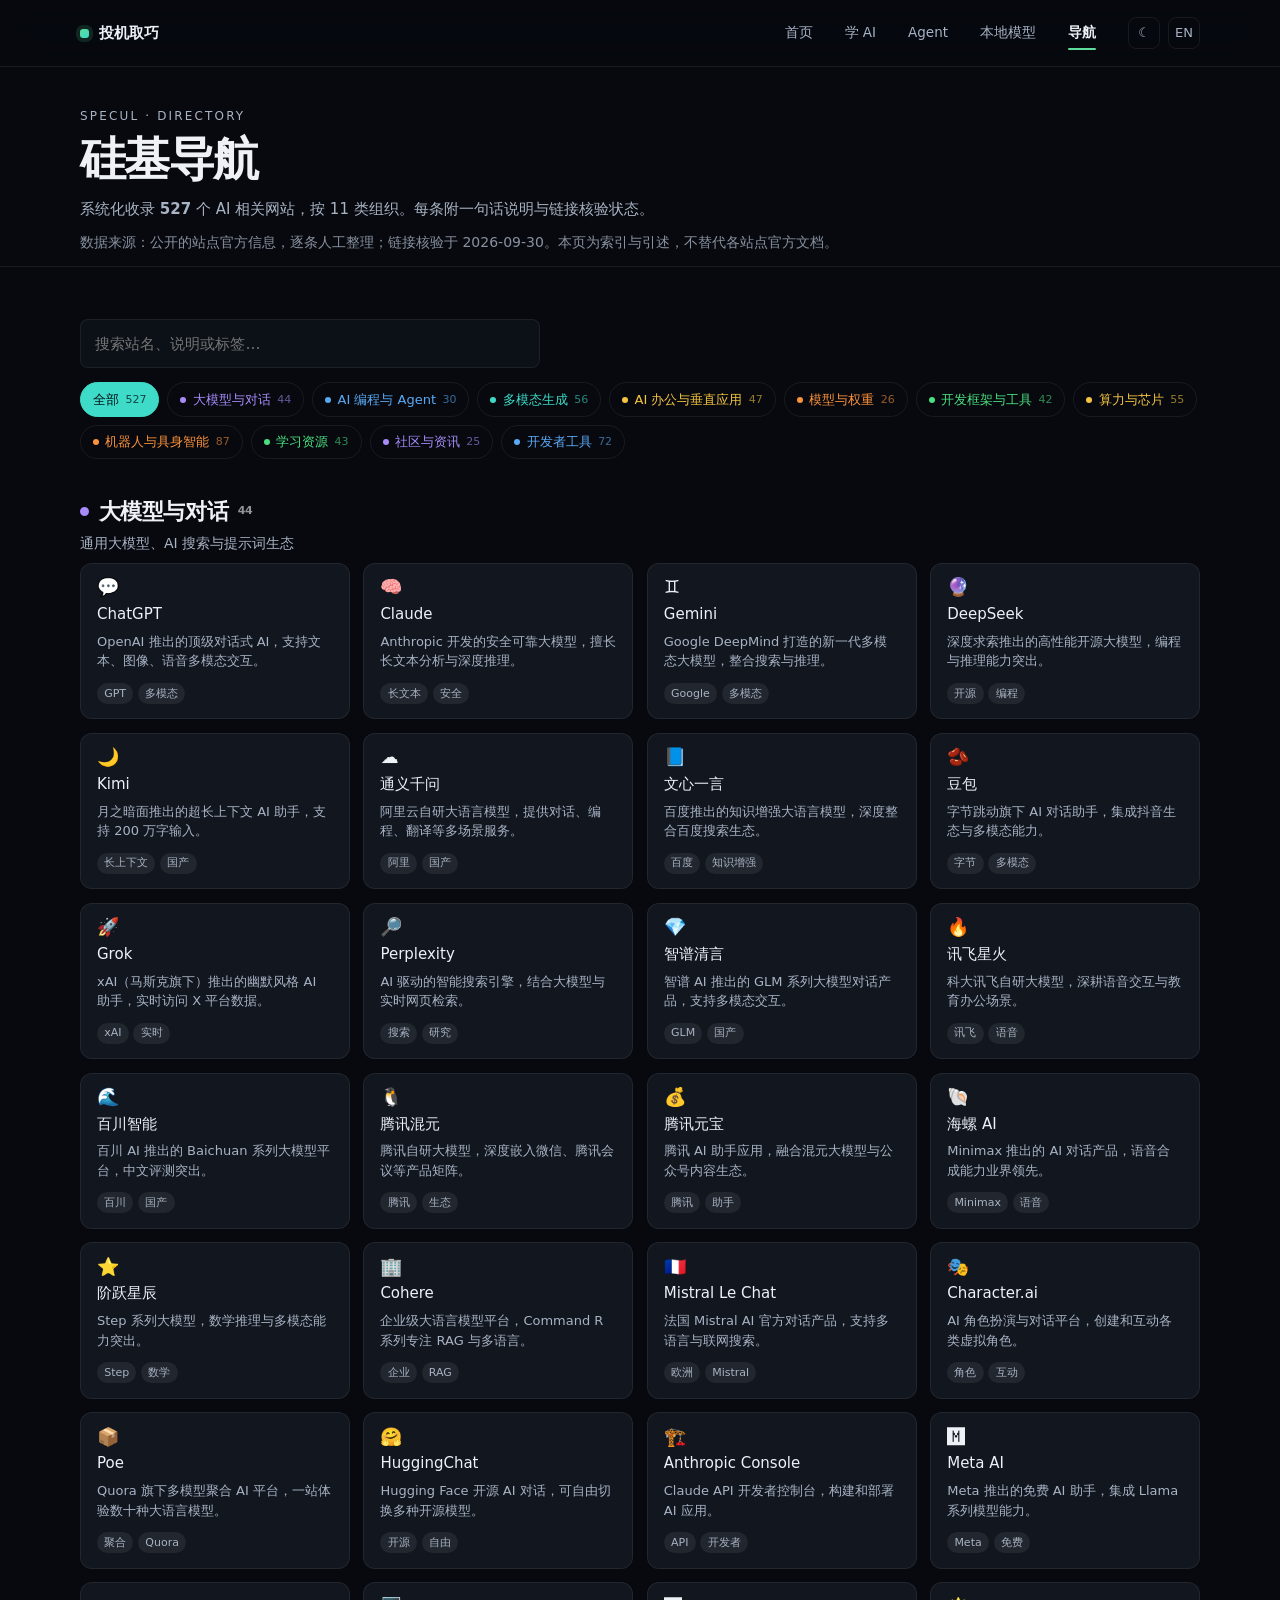
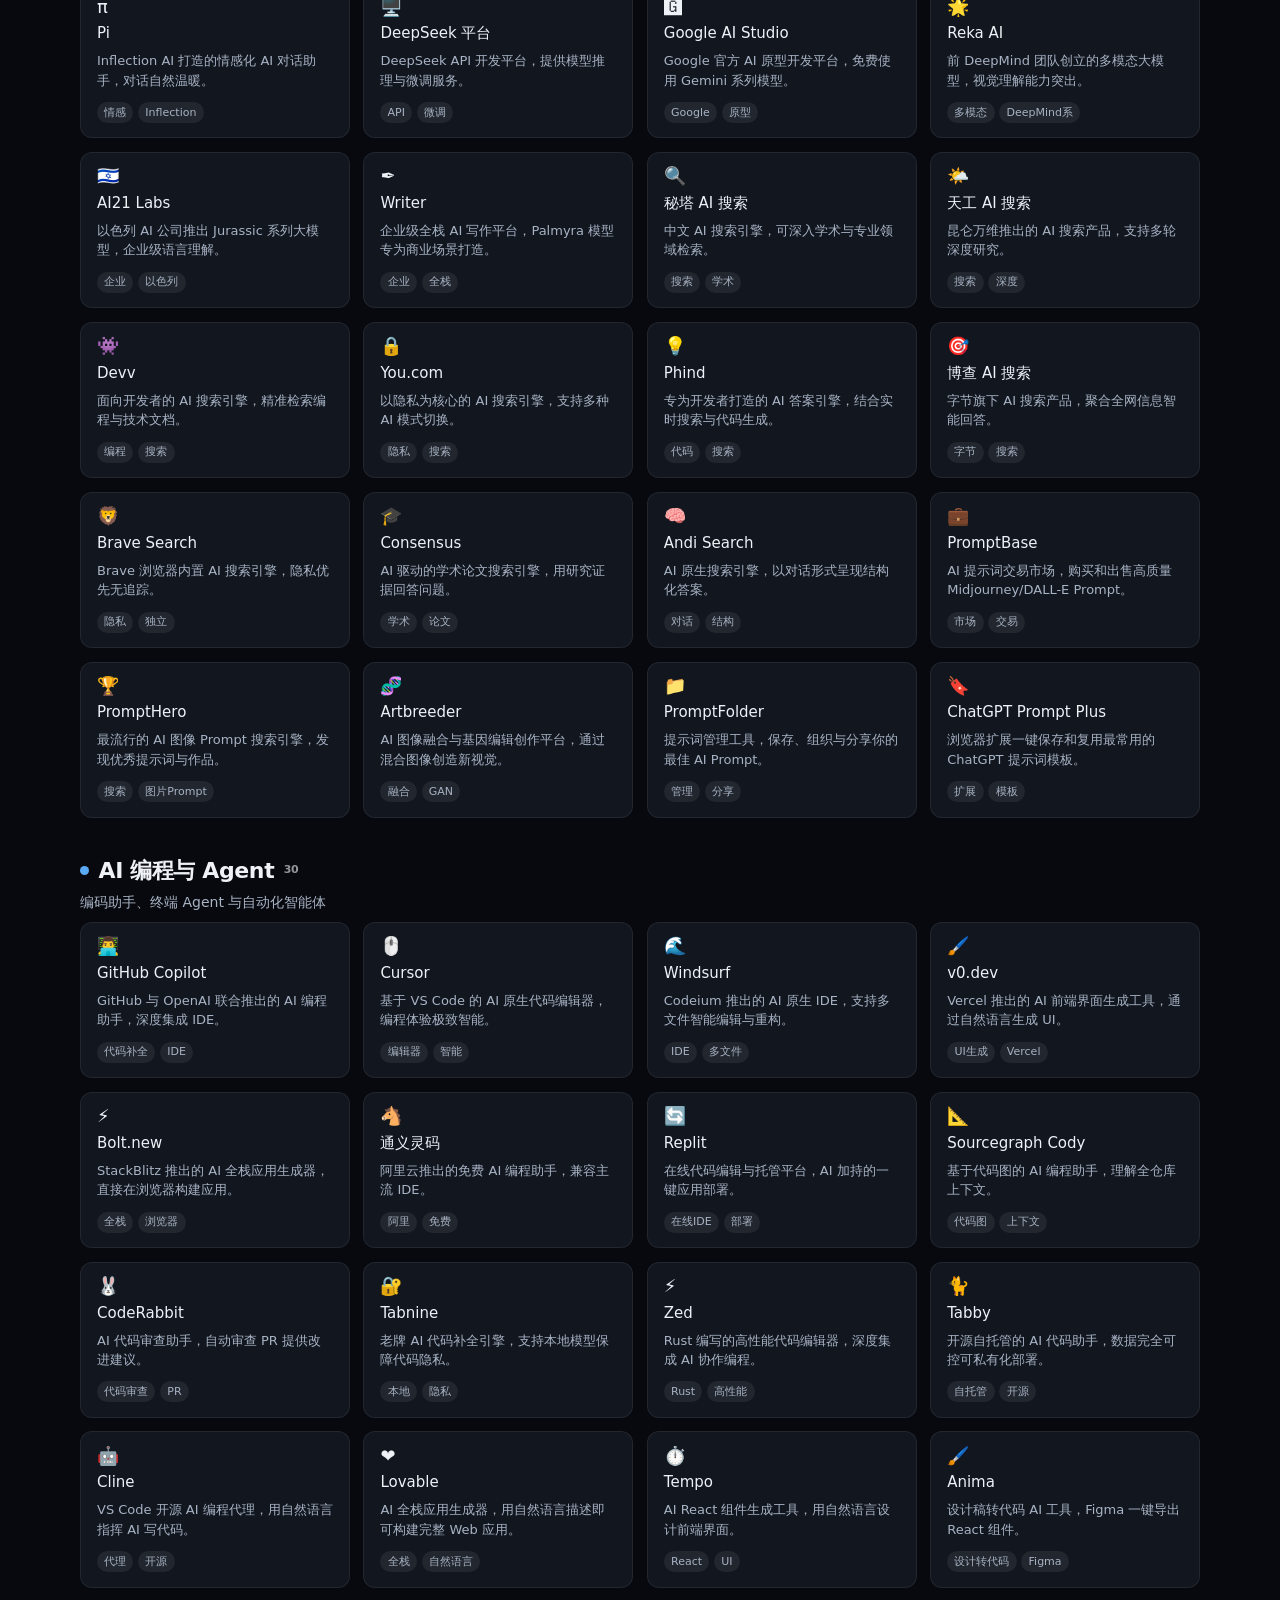
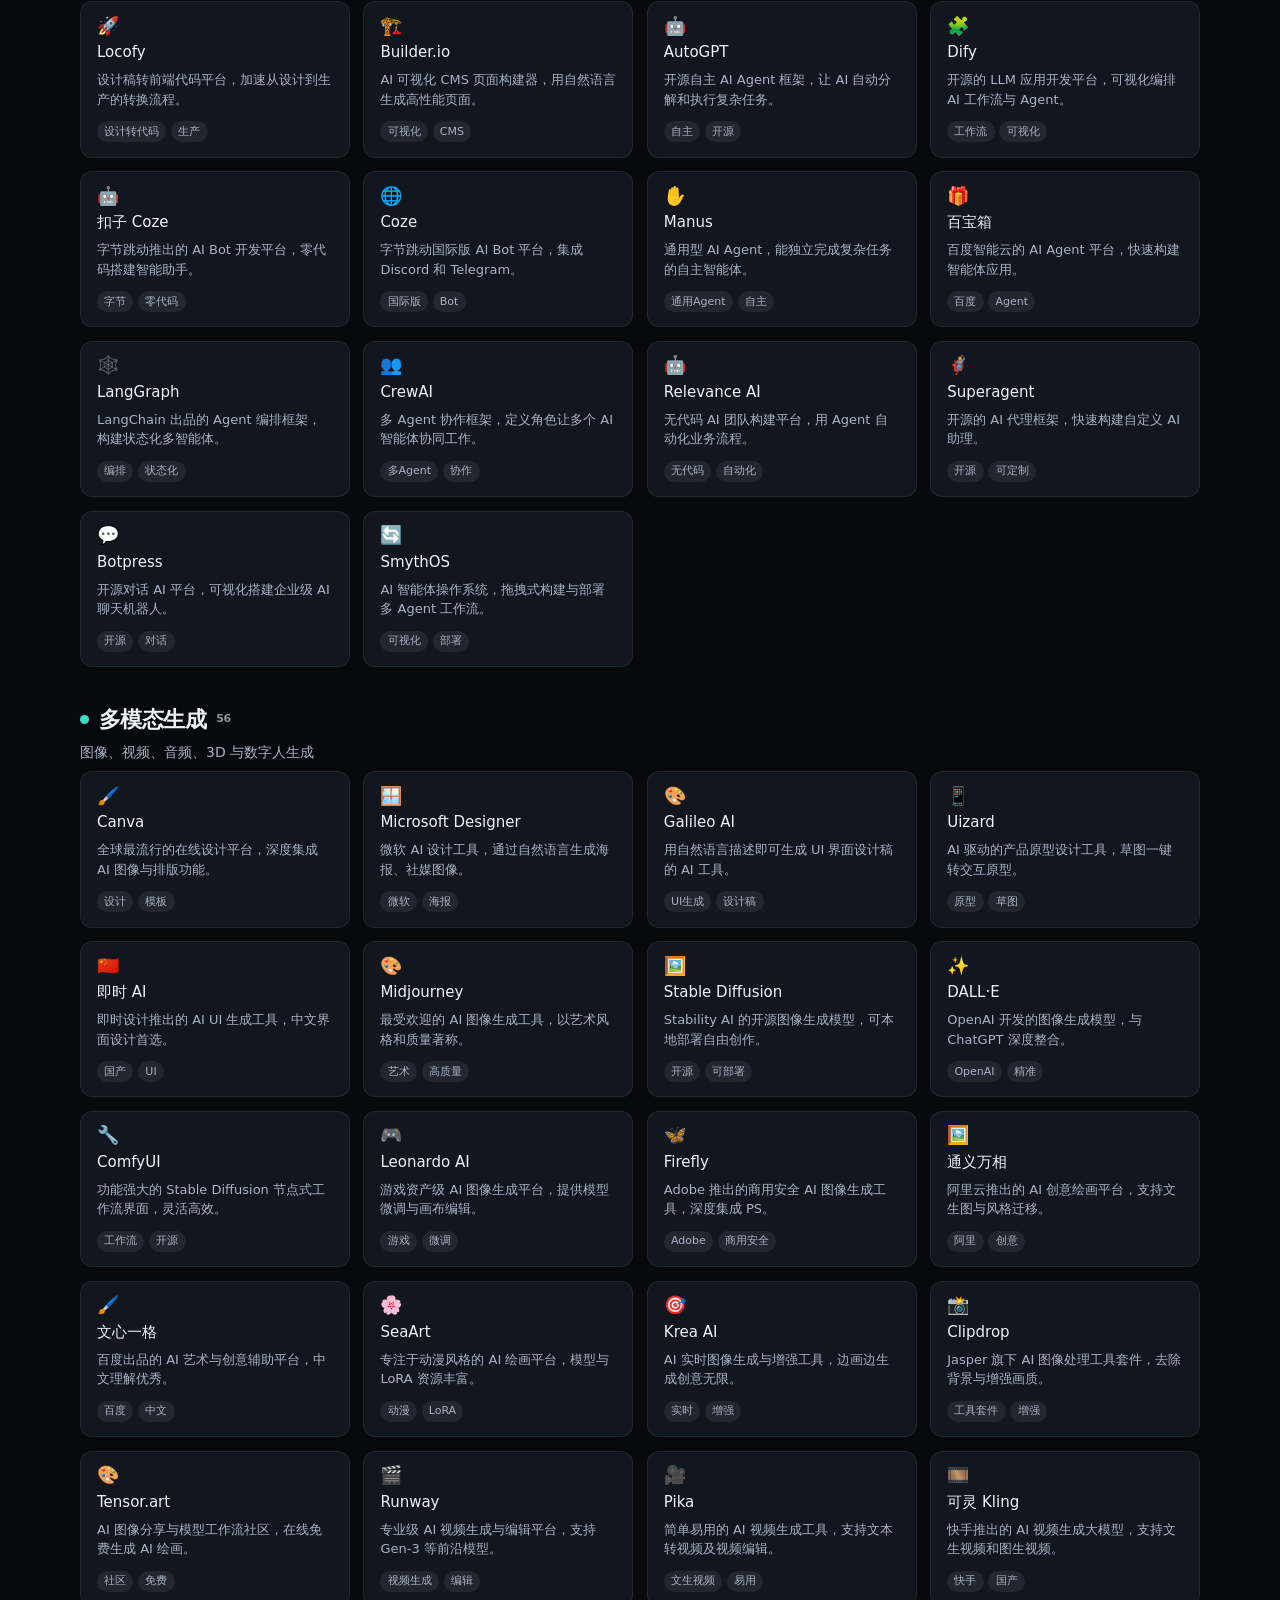
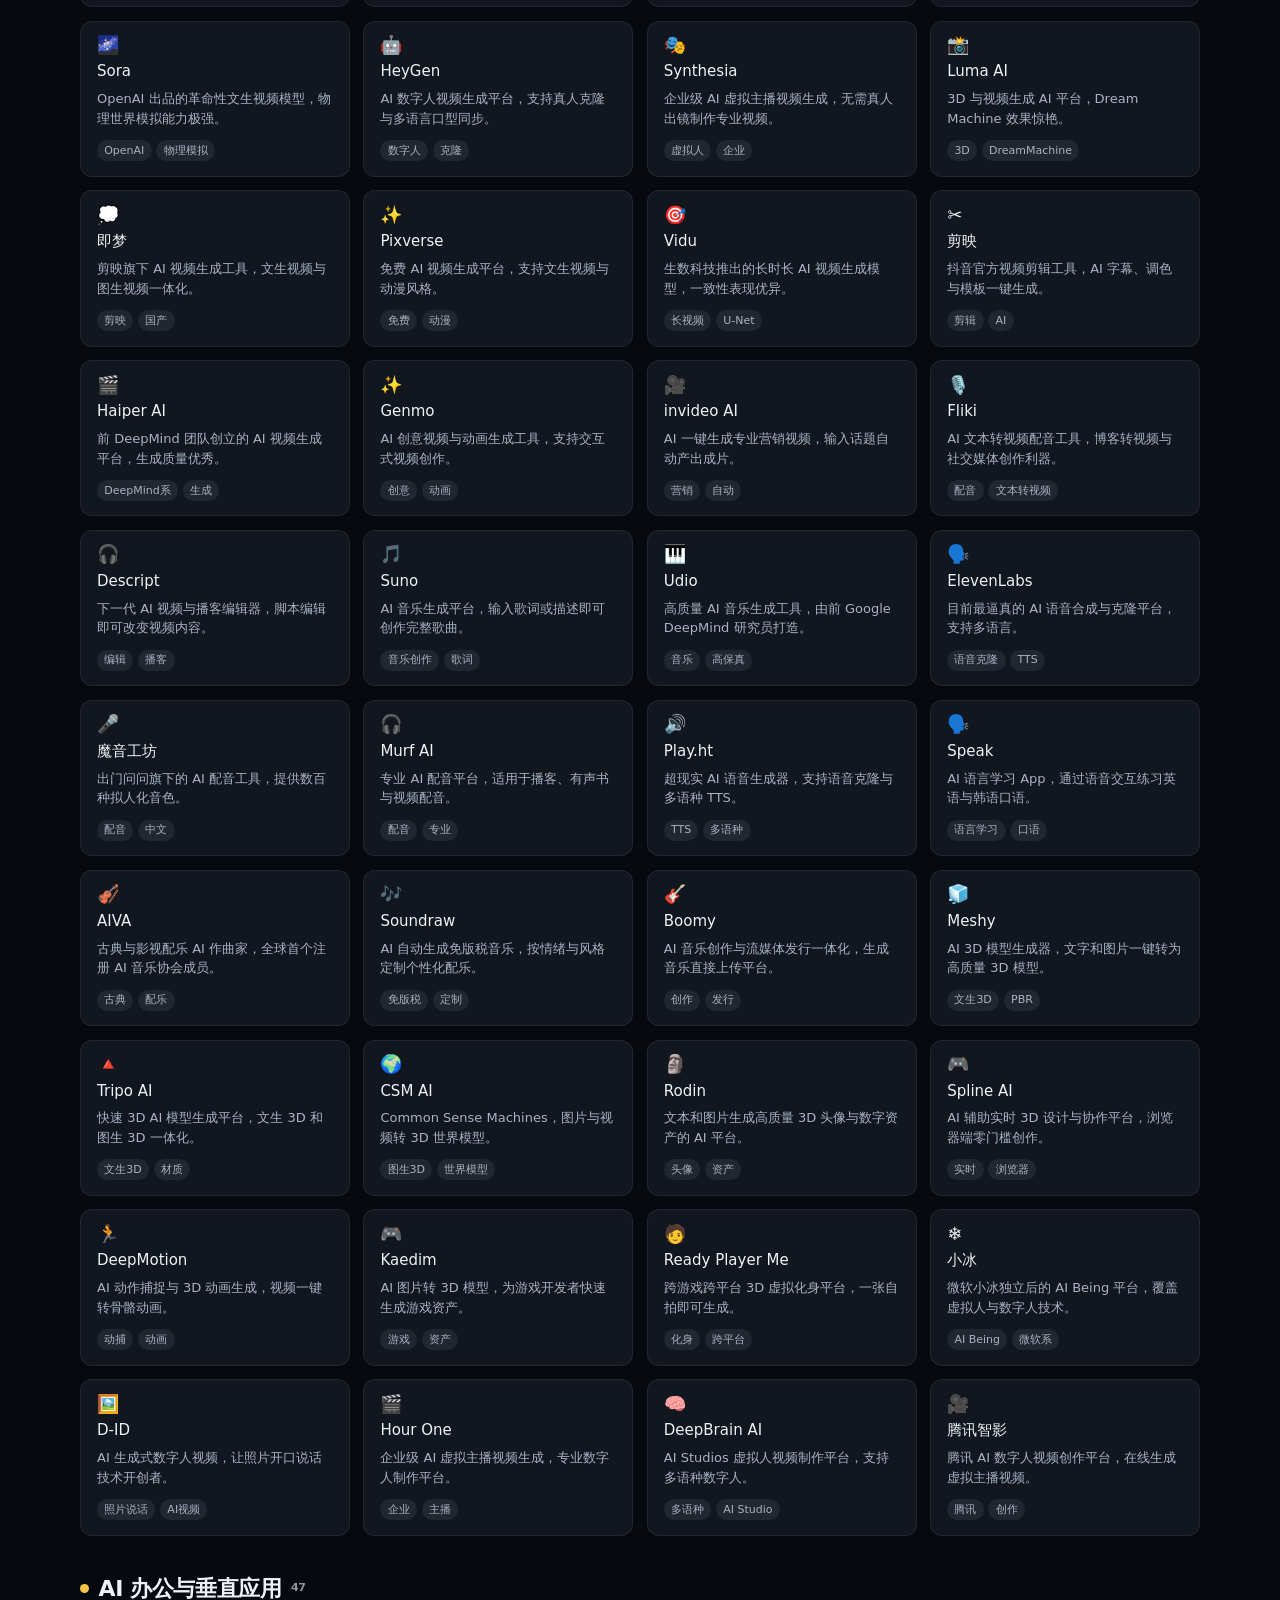
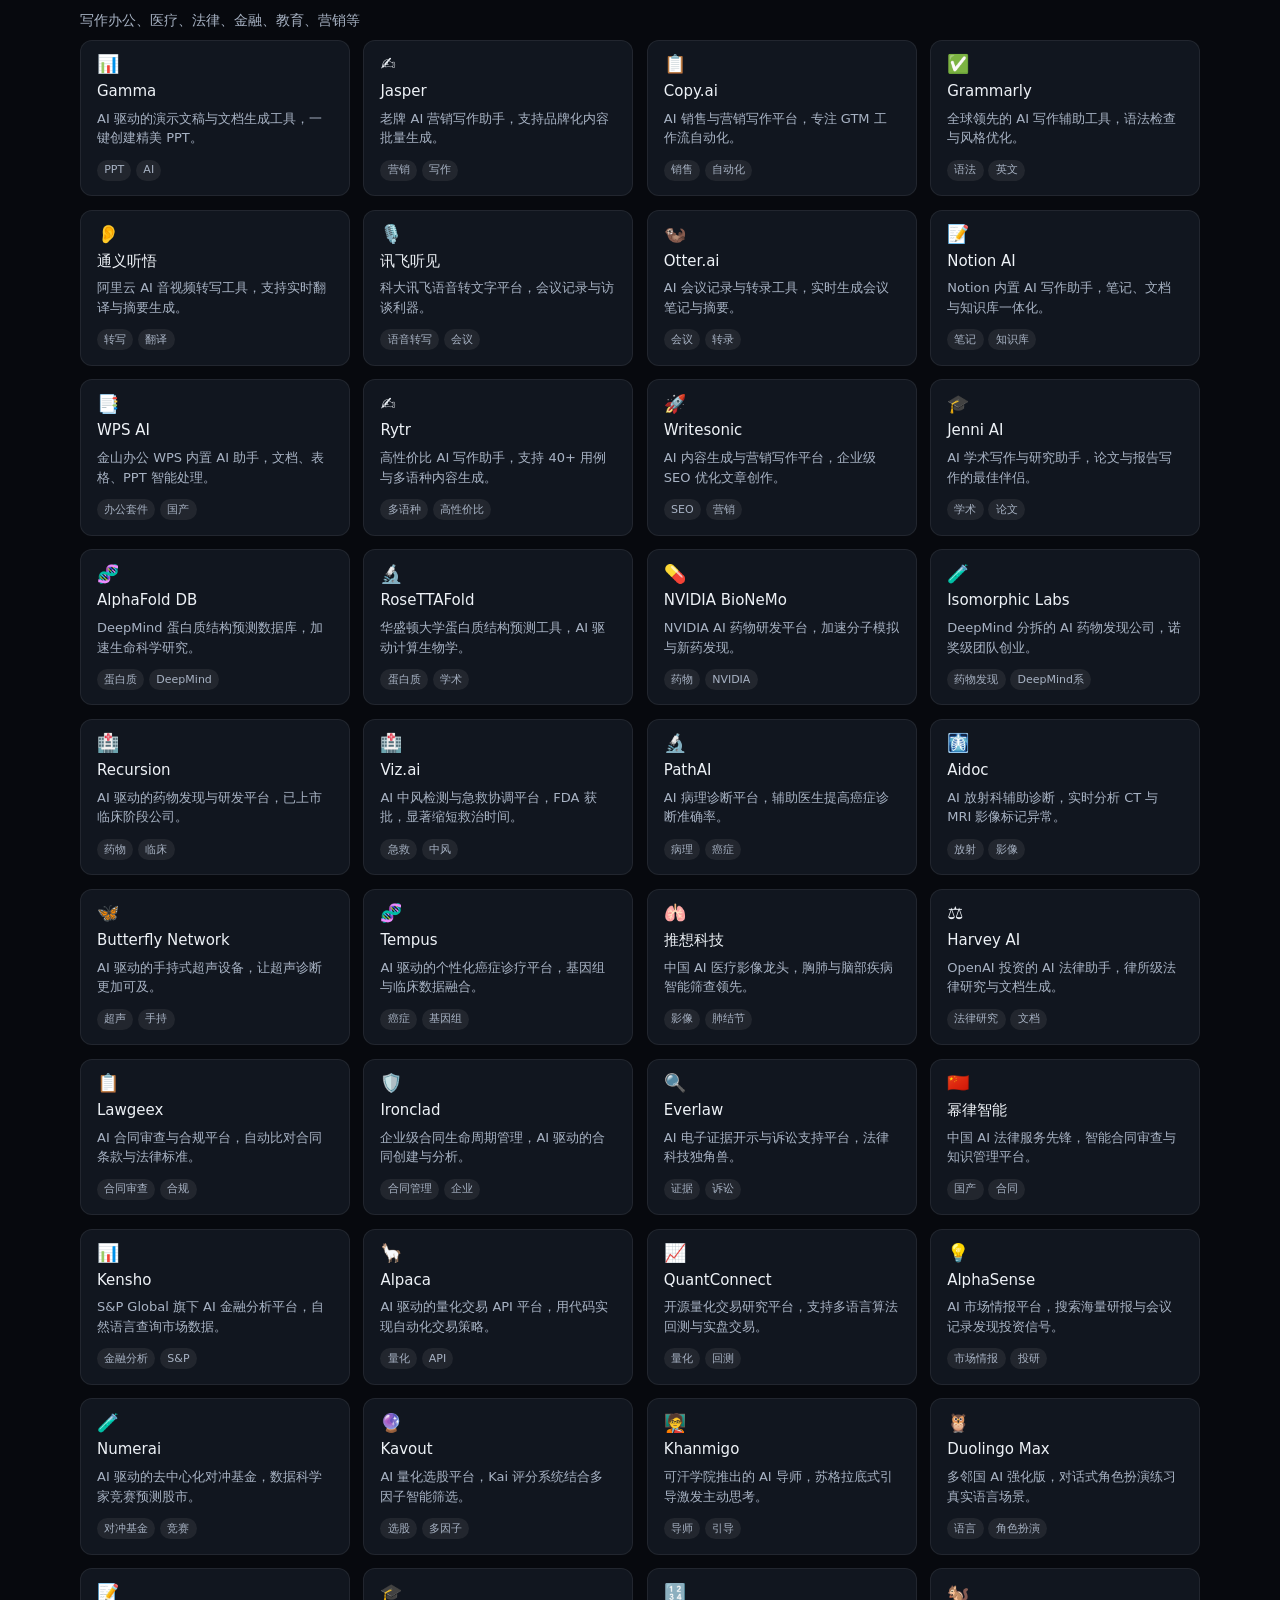
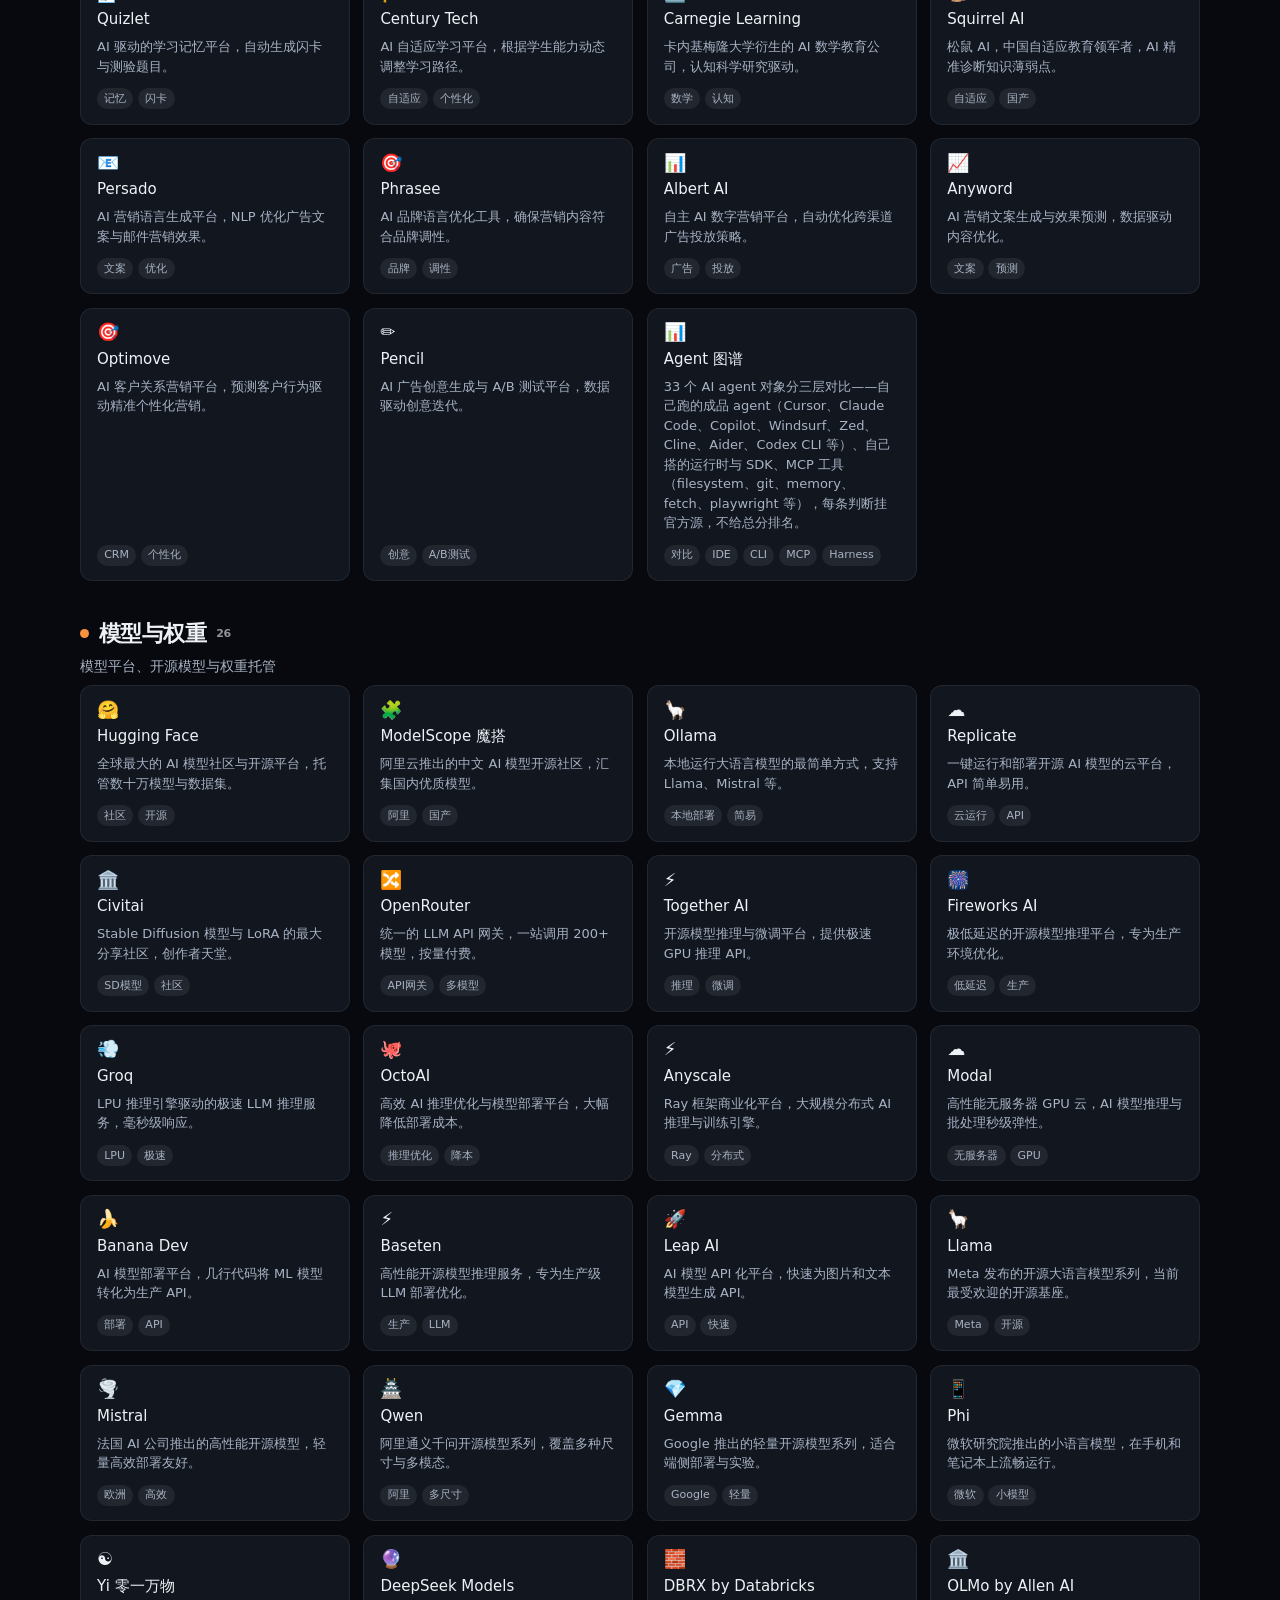
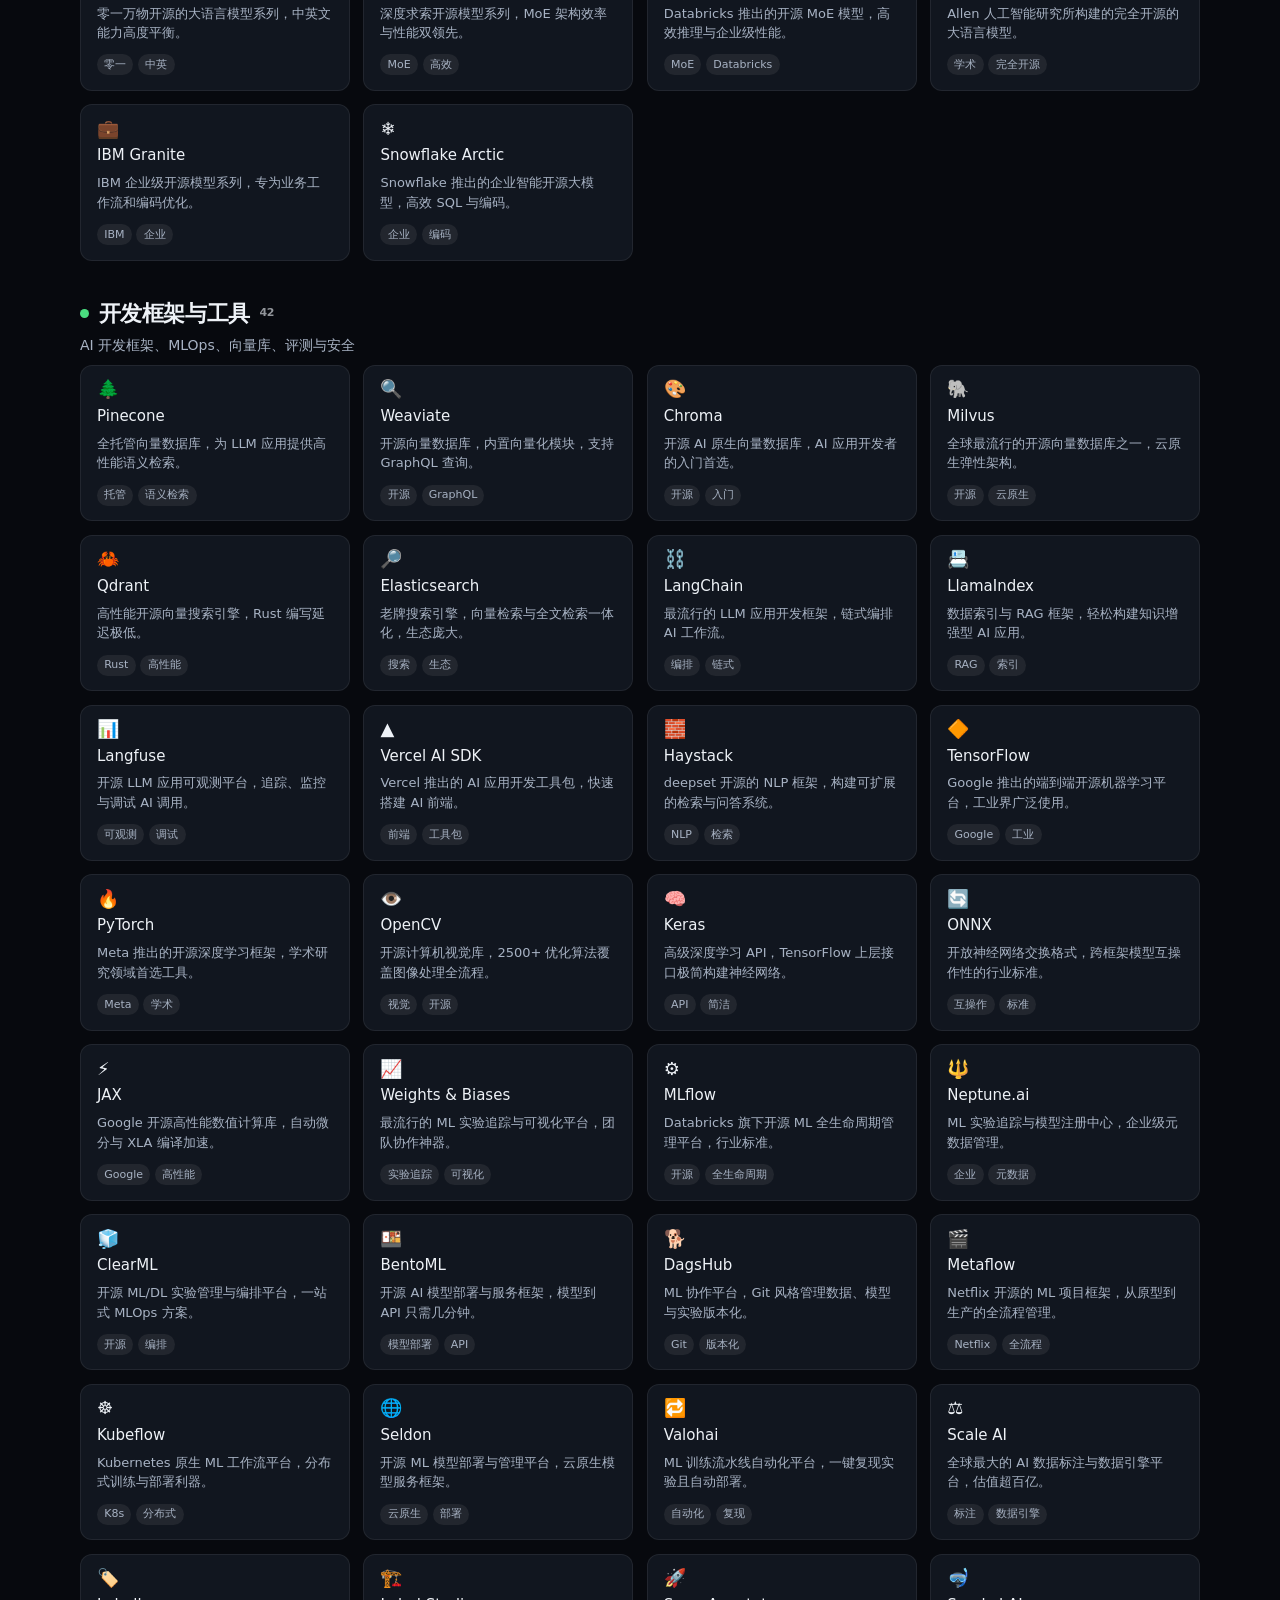
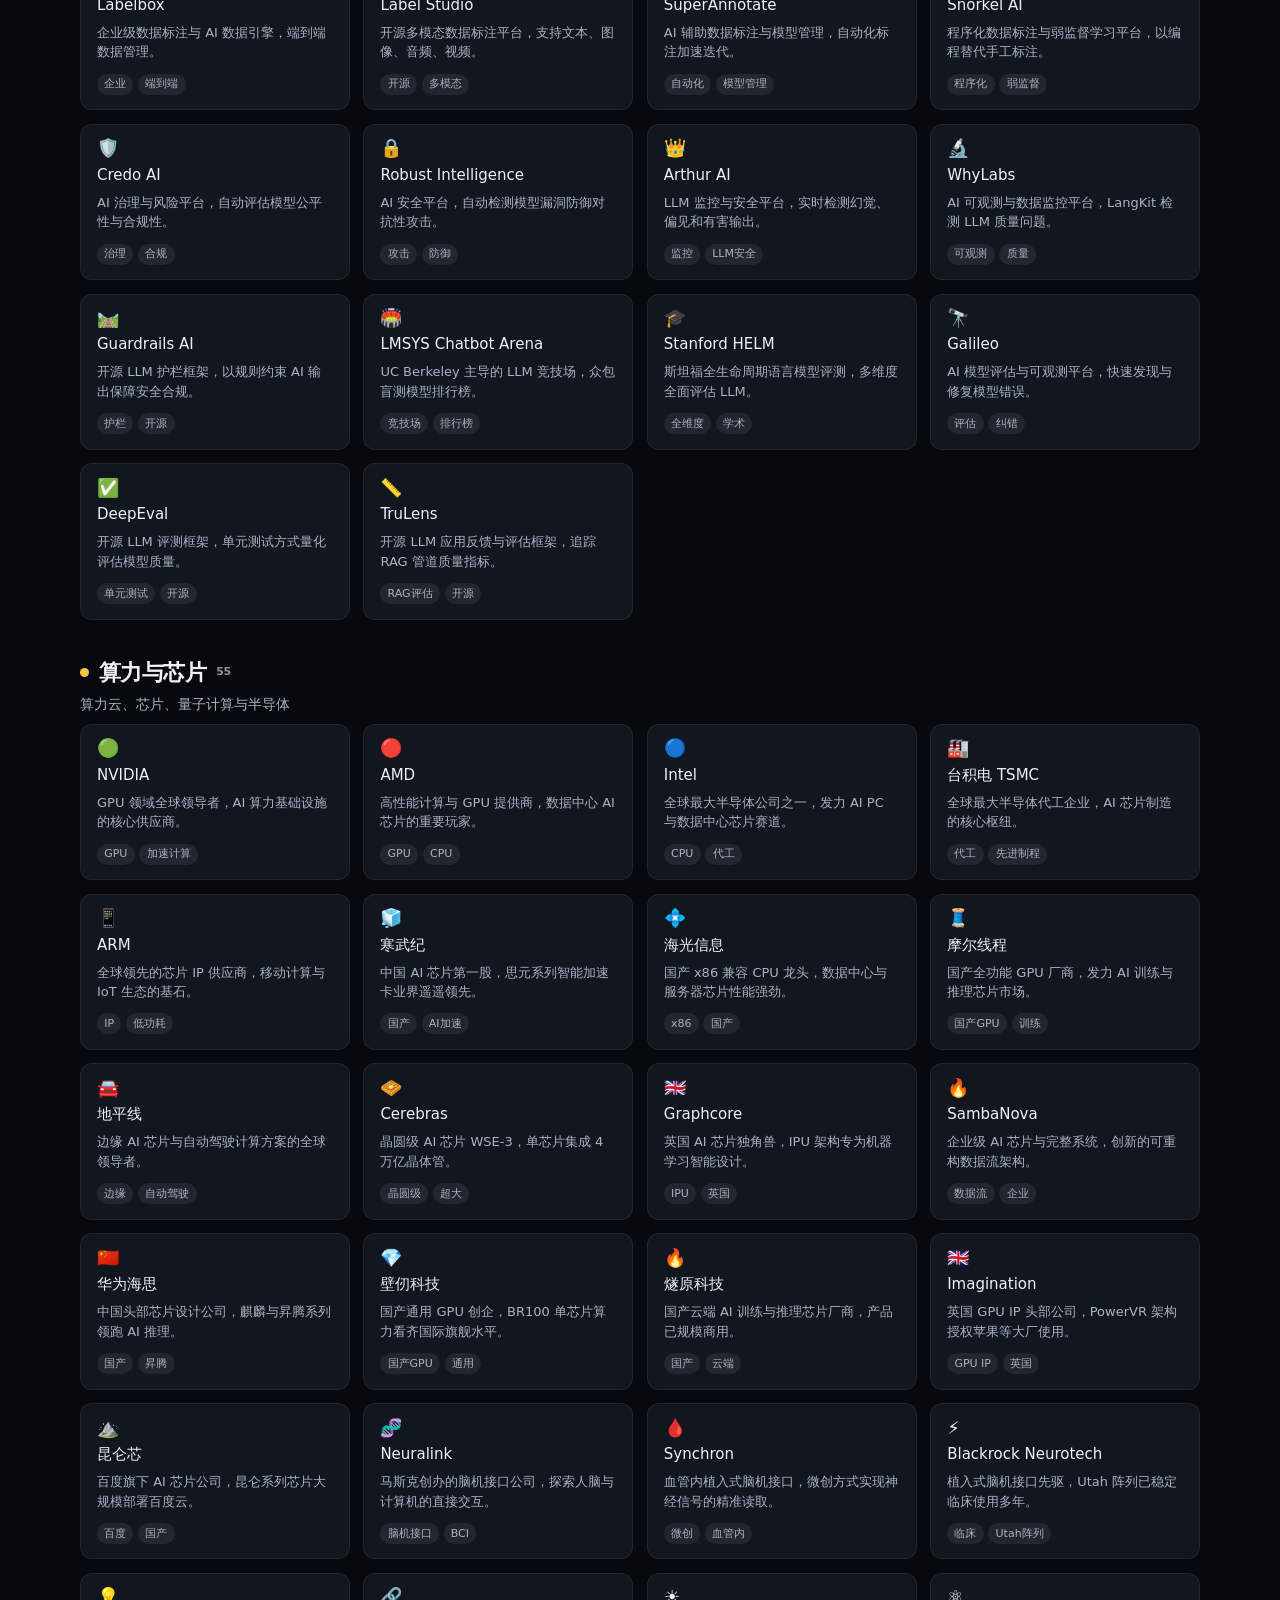
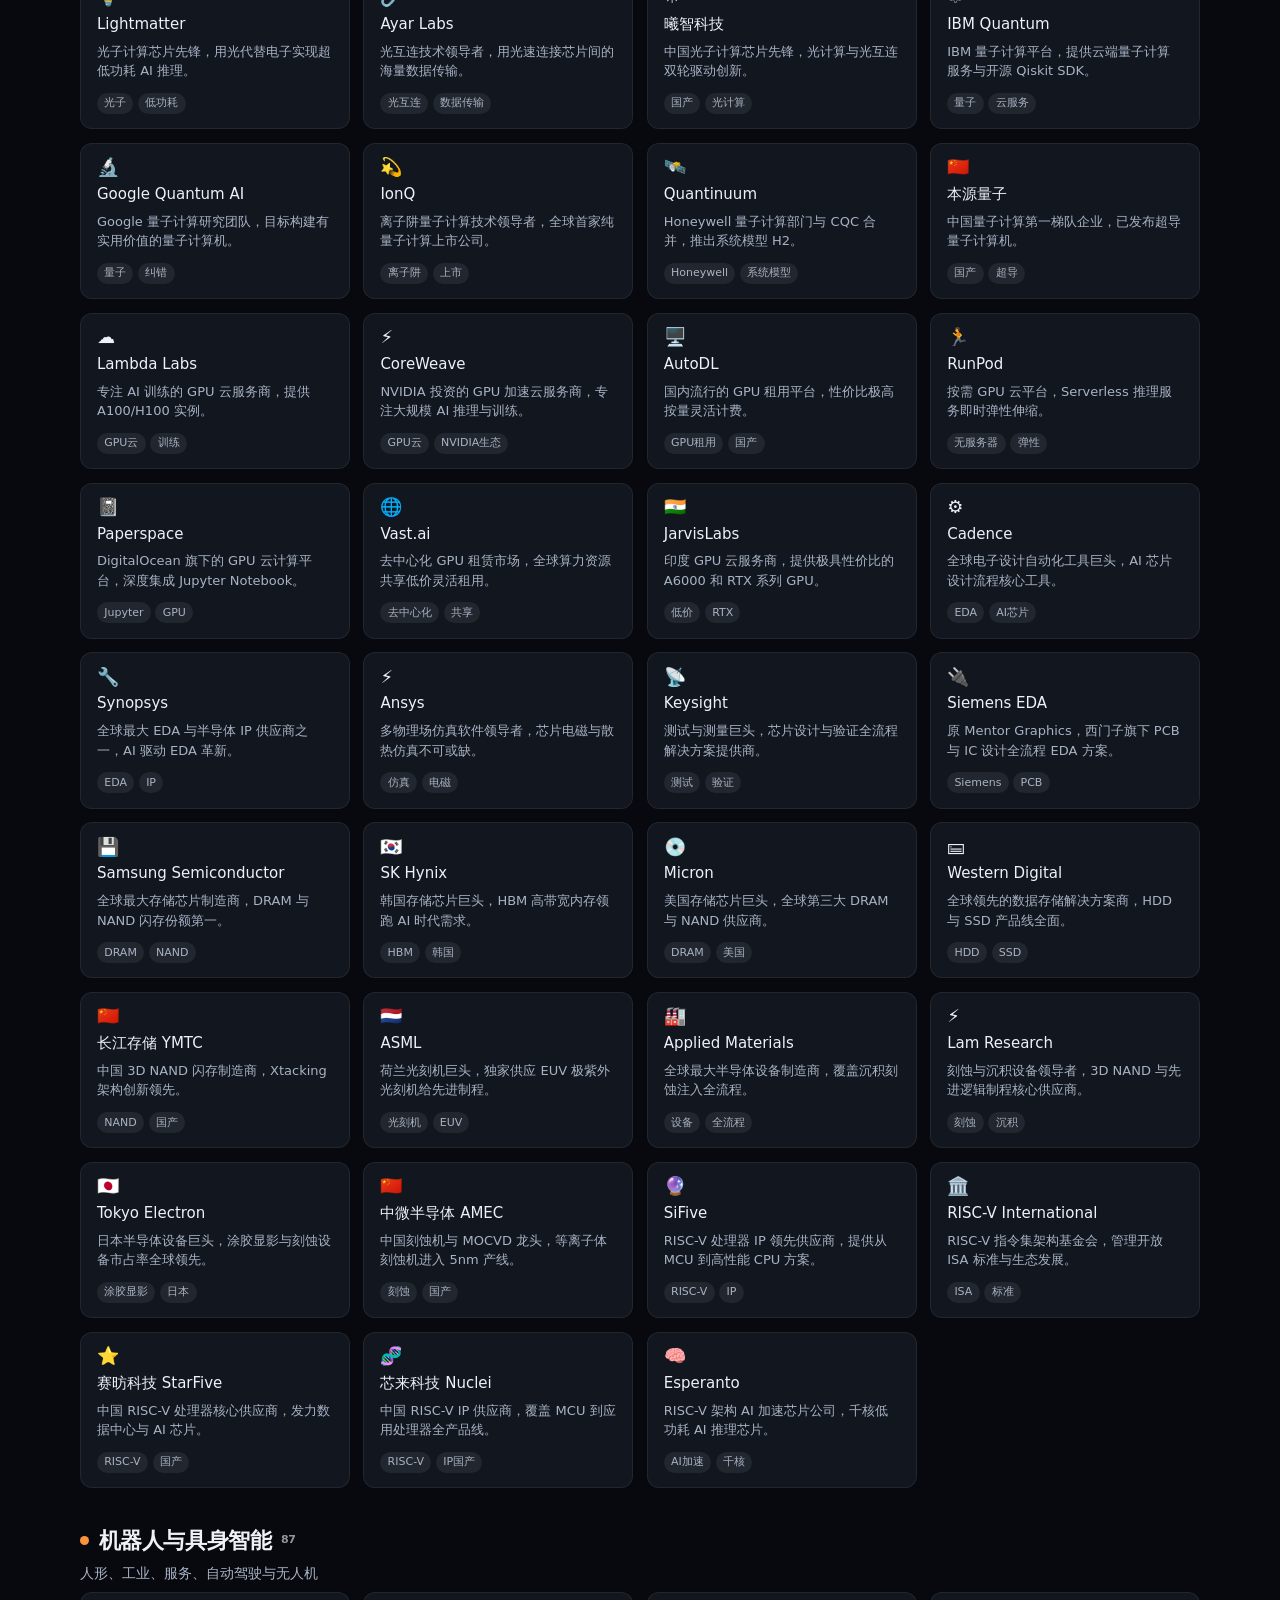
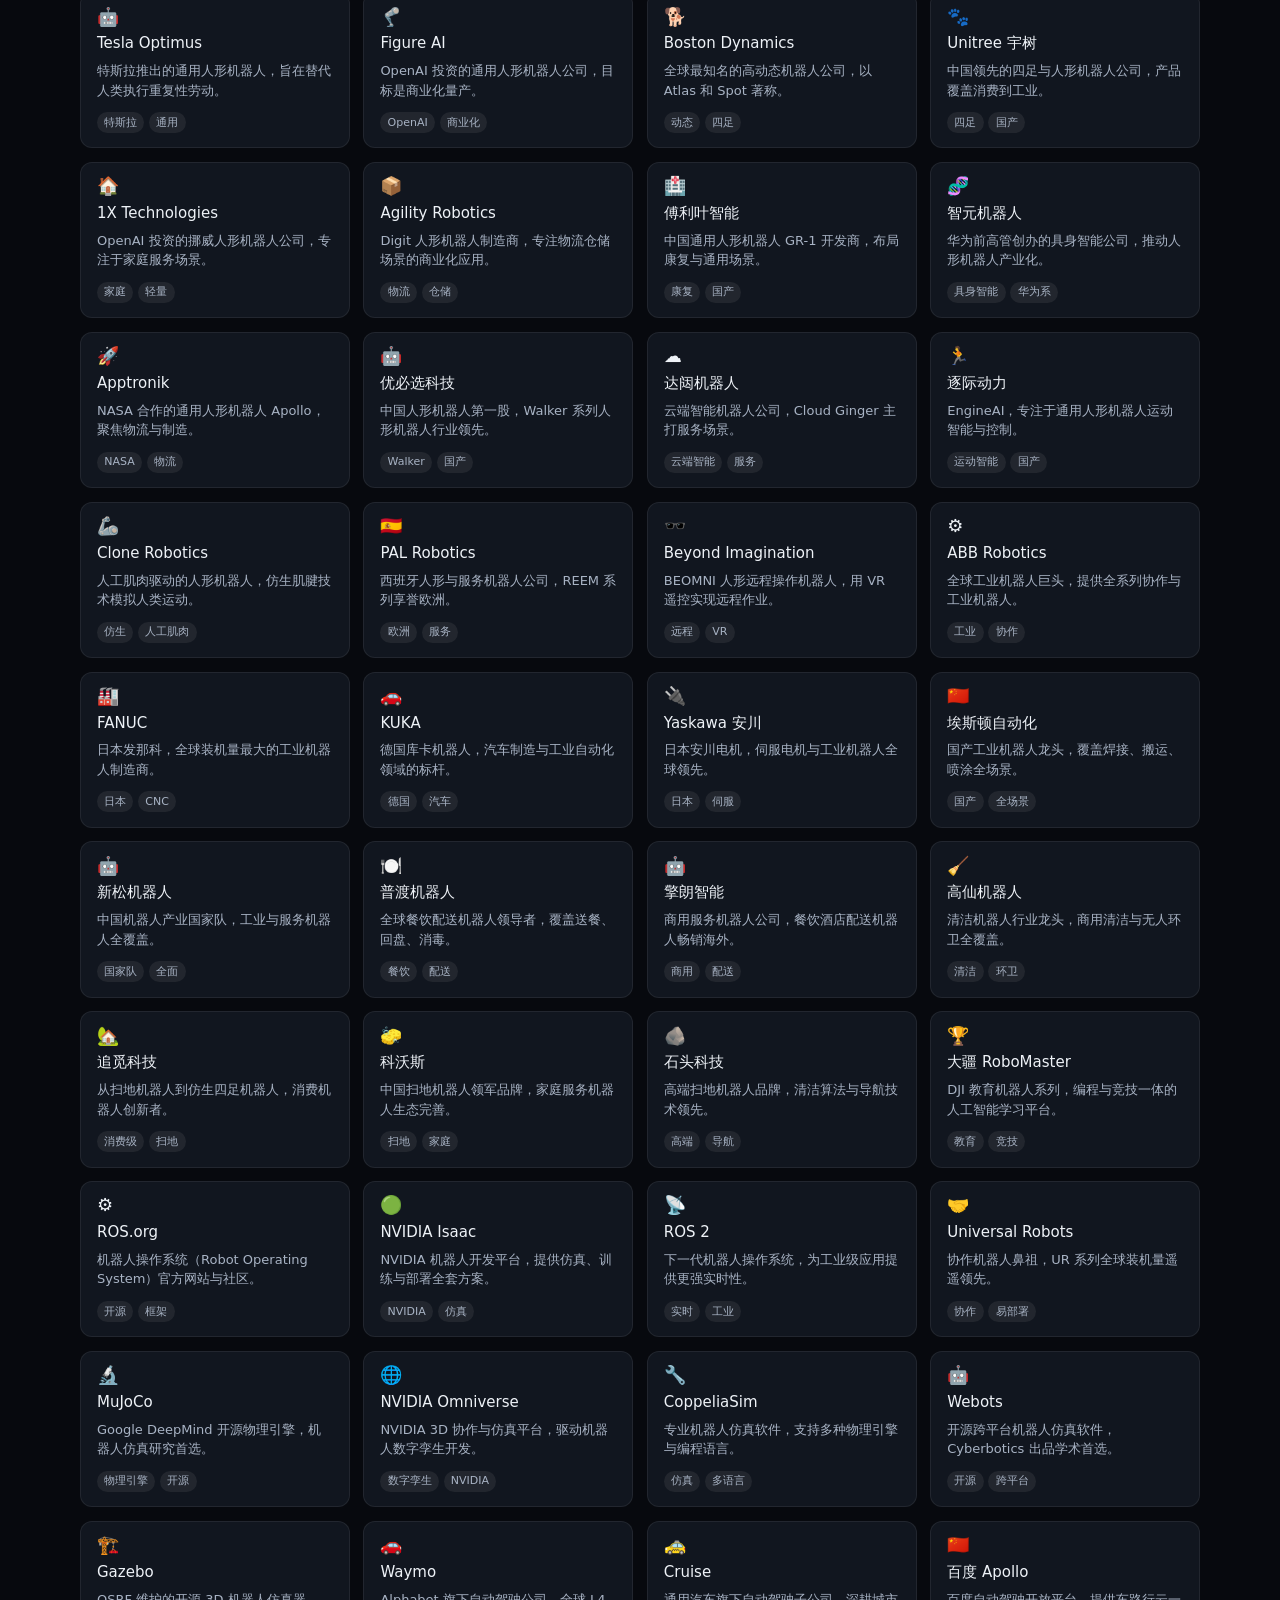
==== commit d89d0dd4: "i18n: 无障碍跳转链接 t-skip 补英文（两个 shell 都改，避免重建回退）: index.html" ====
--- a/index.html
+++ b/index.html
@@ -18,7 +18,7 @@
   <style>:root { --accent: #22d3c5; }</style>
 </head>
 <body class="brand-ambient" style="--accent:#22d3c5">
-  <a class="t-skip" href="#main">跳到主要内容</a>
+  <a class="t-skip" href="#main"><span data-zh>跳到主要内容</span><span data-en>Skip to main content</span></a>
   <header class="site-header">
     <div class="container site-bar">
       <a class="brand" href="https://specul.com/" title="投机取巧">
--- a/brand.css
+++ b/brand.css
@@ -34,7 +34,12 @@
   --ink:       #eef2f7;
   --ink-mid:   #a8b3c4;
   --ink-dim:   #6b7688;
-  --ink-faint: #47505f;
+  /* ink-faint 只用于**装饰性**文字（页脚版权、大写字母间距的标签文字）。
+     WCAG 1.4.3 对装饰性文本用3:1 即达标 —— 它物理上无法达到 4.5:1，
+     硬拉亮度会失去「淡」的分层作用（实测 #6b7686 也只有 4.33:1）。
+     需要 4.5:1 的正文级弱化文字请用 --ink-dim（实测 4.34:1）。
+     2026-10-03 实测：2.45:1 → 3.43:1，仍属装饰档但已明显可读。 */
+  --ink-faint: #5c6675;
 
   /* 品牌紫：唯一主色，用于强调与标识 */
   --brand:      #8b7cf8;
@@ -50,20 +55,70 @@
   --warn:  #fbbf24;   /* 部分核验 */
   --stop:  #f87171;   /* 过期 / 风险 */
 
+  /* ── 内容维度色板（2026-10-03 新增）──────────────────────────────────
+     为什么要它：--brand 是**站点级**标识（紫/青/蓝/绿/金），
+     但站点内部还有多个内容维度需要区分 —— agent 的形态与抽象层、
+     models 的量化档、nav 的分类。原先这些维度只能用粗体/边框/位置区分，
+     信息密度上不去，于是「靠留白和边框分组」，正好是留白多的根源。
+
+     **色彩是比留白更省空间的分组手段**：一个 2px 色条 + 一次色彩编码，
+     代替一段 40px 的上下留白。这是「空间利用率高」与「配色丰富」能同时成立的关键。
+
+     六个维度互不相邻使用（相邻两组必换色），避免读成渐变。
+     全部值按 WCAG 对比度算出：暗色对底色 ≥7.3:1、亮色对底色 ≥3.6:1，
+     且每色都给了 -on（色上的前景色）—— 暗色系这些色很亮，配白字只有 1.6~2.7:1。 */
+  --c-form:    #5aa9f5;  --c-form-on:    #04121f;   /* 形态：IDE / CLI / 厂商云 */
+  --c-layer:   #a78bfa;  --c-layer-on:   #120a2e;   /* 抽象层：原语 / 编排 / 开箱 */
+  --c-use:     #3ddbc8;  --c-use-on:     #04211d;   /* 用途：编程 / 办公 / 研究 */
+  --c-state:   #4ade80;  --c-state-on:   #04230f;   /* 状态：已核验 / 部分 / 过期 */
+  --c-quant:   #f5c542;  --c-quant-on:   #241a02;   /* 量化档：Q4 / Q8 / FP16 */
+  --c-class:   #fb923c;  --c-class-on:   #2a1003;   /* 分类：nav 的12 个大类 */
+  /* 每个维度的柔和底（用于 tag / 卡片左条 / 徽章底）*/
+  --c-form-soft:  rgba(90, 169, 245, .14);
+  --c-layer-soft: rgba(167, 139, 250, .14);
+  --c-use-soft:   rgba(61, 219, 200, .14);
+  --c-state-soft: rgba(74, 222, 128, .14);
+  --c-quant-soft: rgba(245, 197, 66, .14);
+  --c-class-soft: rgba(251, 146, 60, .14);
+
+  /* ── 量化档专用色阶（2026-10-03）────────────────────────────────────
+     单独一组而不是复用 --c-*: 量化档是**有序**的（近似无损 → 极限压缩），
+     需要一条「质量递减」的连续色带，不能用分类色 ——
+     分类色之间无序（紫≠比青高级），量化档必须读得出高低。
+     冷 → 暖 = 高质量 → 高压缩，与「越压缩越暖」的心理预期一致。 */
+  --q-lossless: #a78bfa;  --q-lossless-soft: rgba(167, 139, 250, .14);  /* 近似无损 */
+  --q-conserv:  #5aa9f5;  --q-conserv-soft:  rgba(90, 169, 245, .14);   /* 保守 */
+  --q-balance:  #3ddbc8;  --q-balance-soft:  rgba(61, 219, 200, .14);   /* 平衡 */
+  --q-ctx:      #f5c542;  --q-ctx-soft:      rgba(245, 197, 66, .14);   /* 长上下文 */
+  --q-extreme:  #fb923c;  --q-extreme-soft:  rgba(251, 146, 60, .14);   /* 极限压缩 */
+
   /* ── 字号：语义命名 ── */
-  --fs-micro: 11.5px;   /* 角标、计数 */
-  --fs-xs:    13px;     /* meta、次要 */
+  /* 2026-10-03 全部取整。原值 11.5 / 15.5 / 30（--fs-2xl 已改--display-sub）。
+     半像素的代价：在 100% / 125% / 150% 三种缩放下分别落在不同像素上，
+     同一档字看起来不等大；而且内容层再用 em/% 换算会派生出一串
+     9.68 / 12.096 / 12.88 这种数（实测 models 详情页有 27 个非整数字号）。 */
+  --fs-micro: 11px;     /* 角标、计数 */
+  --fs-xs:    12px;     /* meta、次要 */
   --fs-sm:    14px;     /* 卡片正文 */
-  --fs-base:  15.5px;   /* 正文 */
+  --fs-base:  15px;     /* 正文 */
   --fs-lg:    18px;     /* 卡片标题 */
   --fs-xl:    22px;     /* 区块标题 */
-  --fs-2xl:   30px;     /* 页面标题 */
-  --fs-3xl:   clamp(40px, 6vw, 60px);  /* 首屏 */
+  --fs-2xl:   var(--display-sub);
+  /* 首屏标题**接入 --display**（2026-10-03）。原先 --fs-3xl 自己写死 clamp(40px,6vw,60px)，
+     与内容层各站各写的 clamp 互不相干 —— 实测六站 h1 落在 30/34/40/54/60px 五档。
+     现在首屏标题与详情页标题分别有唯一来源（--display / --display-sub），
+     各站内容层不再自己写 clamp。 */
+  --fs-3xl:   var(--display);
 
   /* ── 行高 ── */
   --lh-tight: 1.16;
   --lh-snug:  1.42;
-  --lh-body:  1.76;
+  /* 2026-10-03：原 1.76 → 实测全站行高比 1.76，超出「紧凑」判据（1.5~1.7）。
+     收到 1.62（15px 正文 = 24.3px 行高）：中文正文可读性仍好，
+     每行多容纳 1~2 个字，长段落与卡片列表的紧凑感改善最明显。
+     ⚠ 改这个值要同步 brand.css 里硬编码的 1.72 / 1.75（导语与说明段）——
+       它们不引用变量，改了变量它们不会跟着变。 */
+  --lh-body:  1.62;
 
   /* ── 间距（8px 基线）── */
   --sp-1: 4px;
@@ -71,17 +126,90 @@
   --sp-3: 12px;
   --sp-4: 20px;
   --sp-5: 32px;
+  /* 2026-10-03 新增 40px 档：介于 --sp-5(32) 与 --sp-6(52) 之间。
+     原因：实测六站的区块留白从 12px 到 108px 跨 9 倍（www 108 / agent 80 /
+     models 52 / learn 54 / nav 52 / agent详情 12），四个站四种做法（硬编码 64px /
+     18px / var(--sp-4) / var(--sp-6)），没有共同尺度。
+     用户要求「留空都小一点」→ 统一收到 40px 这一档：
+     比原先最紧的 models/nav(52) 小，比 www(108) 大幅收紧。 */
+  --sp-5b: 40px;
   --sp-6: 52px;
   --sp-7: 80px;
 
-  /* ── 形状 ── */
-  --r-sm: 8px;
-  --r:    12px;
-  --r-lg: 18px;
+  /* ── 形状 ──
+     2026-10-03 新增 --r-xs 并明确四档的用途。
+     此前实测源码里有 **24 种** border-radius 取值（2/3/4/5/6/7/8/9/10/12/13/14/
+     16/18/20/24px + 99px + 999px + 50% + 4 个已有变量）——
+     圆角没有档位体系，是「不像一套」最直接的来源：
+     同样性质的卡片，一处 4px 一处 9px 一处 13px，眼睛会读成「三个不同组件」。
+     现已把 61 处收敛到这四档（特例 999px 胶囊与 50% 圆形/头像 保留）。 */
+  /* ── 内容层旧别名（2026-10-03 补齐）────────────────────────────────
+     这套命名（--text / --muted / --panel / --bg-soft / --accent …）是 v1 遗留：
+     **从未被定义过**，但内容层有 139 处引用，浏览器一律回退到默认值 ——
+     属于**静默失效**：页面看起来「有点怪」但没有任何报错，只有量computed 值才发现。
+     修法是补别名而不是逐个替换引用（139 处会漏，且以后还会新增）。
+     下面每个别名的右侧值都来自 brand.css 的真实 token，单一真相源不变。 */
+  --text: var(--ink);            /* 正文色 */
+  --text-dim: var(--ink-dim);    /* 弱化正文 */
+  --muted: var(--ink-mid);       /* meta / 说明文字 */
+  --dim: var(--ink-dim);         /* 旧名 --dim */
+  --panel: var(--bg-panel);      /* 卡片底 */
+  --panel-solid: var(--bg-raise);
+  --bg-soft: var(--bg-inset);    /* 柔和底 */
+  --gold: var(--c-quant);        /* 金色强调 → 量化档色 */
+  --accent: var(--brand);        /* 站点 accent */
+  --card-accent: var(--brand);
+  --border: var(--line);
+  --pa: var(--brand-soft);
+  --dc: var(--c-class);          /* nav 分类色变量 */
+  --red: var(--stop);
+  --font: var(--mono);
+  /* --brand-on 的**默认值**（2026-10-03 补）：原先只有各站 accent 块定义它，
+     而 www 站没有 accent 块 → var(--brand-on, #fff) 的 fallback 生效。
+     放在这里让 brand.css 自洽：任何站不定义也能拿到合法值。 */
+  --brand-on: #fff;
+
+  --r-xs: 4px;    /* 徽章、色条、输入框、代码块 */
+  --r-sm: 8px;    /* 标签、chip、按钮 */
+  --r:    12px;   /* 卡片（主体，最常用） */
+  --r-lg: 18px;   /* 大面板、对话框、modal */
   --container: min(1120px, 90vw);
+
+  /* ── 行宽（2026-10-03 新增）──────────────────────────────────────────
+     为什么不能用 ch：1ch = 数字「0」的宽度（约 0.5em），而**汉字是全角 1em = 2ch**。
+     所以 max-width: 60ch 实际只放得下 30 个汉字 —— 实测 www 的 hero-sub 被卡在
+     612px、agent 的 lede 被卡在 550px，用户报「大字不停换行、内容集中在左侧、
+     宽屏横向没占满」。这不是排版失误，是**用西文单位约束中文**。
+
+     新规则：用 em 明确「一行放多少汉字」，并随视口放宽。
+     取值按正文 15px × 汉字数 算出，不是拍脑袋：
+       40em = 600px ≈ 40 汉字（窄屏一行，超出换行）
+       46em = 690px ≈ 46 汉字（宽屏一行，密度合适不至于一行太长） */
+  --measure: 40em;        /* 正文行宽上限 */
+  --measure-wide: 34em;   /* 导语行宽上限（17px 字号下 ≈ 40 汉字） */
   --ring: rgba(139, 124, 248, .7);
+
   --ease: cubic-bezier(.4, 0, .2, 1);
   --shadow: 0 20px 50px -28px rgba(0, 0, 0, .85);
+
+  /* ── 排版尺度（2026-10-03 新增，同日二次校准）─────────────────────────
+     第一版的问题：把「大」理解成「留白更多」，于是 section-pad 给到 88px，
+     实测 www 变成 108px 留白 —— 用户反馈「留空都小一点」。
+     **大 ≠ 空。** 大气来自三件事，按权重排：
+       1. 主标够大（字号 + 字重 + 字间距收紧）
+       2. 区块之间有节奏（一致，不是多）
+       3. 颜色层次清楚（accent 明确、暗色有光晕）
+     留白只占很小一部分 —— 内容密度高但不挤，才叫「大气」。
+     所以这一版：**字号放大、留白收一档**。 */
+  --display: clamp(38px, 5.6vw, 66px);     /* 首页主标（原 60 → 66） */
+  --display-sub: clamp(28px, 3.8vw, 46px); /* 详情页主标（原 40 → 46） */
+  --h2: clamp(23px, 2.8vw, 32px);
+  --lede: 17px;
+  --lede-lh: 1.72;
+  /* 区块纵向留白：从 52~88px 收到 40px 一档，六站同一档 */
+  --section-pad: var(--sp-5b);
+  --section-pad-sm: var(--sp-5);
+  --block-gap: var(--sp-4);
 
   /* 兼容别名：v1 页面仍在引用，迁移完成后删除。
      --vio → --brand；--grad-text → 品牌紫实色（v2 不再用渐变文字） */
@@ -89,6 +217,29 @@
   --grad-text: var(--brand);
   --mono: ui-monospace, "SF Mono", Menlo, Consolas, monospace;
 }
+
+
+
+  /* 宽屏放宽行宽：容器已封顶 1120px，所以在容器内把行宽放开一档 */
+  @media (min-width: 1600px) {
+    :root { --measure: 46em; --measure-wide: 40em; }
+  }
+/* 超宽屏（≥2200px）再放宽一档：容器已经到 1720px，
+   行宽若不跟着放，导语会只占容器 1/3（实测 2560 下 36%）。 */
+@media (min-width: 2200px) {
+    :root { --measure: 54em; --measure-wide: 48em; }
+  }
+
+/* ── 宽屏容器分档（2026-10-03）──────────────────────────────────────
+   原值 min(1120px, 90vw) 在 1440 以上就封顶 —— 实测 1920 与 2560 视口下
+   容器都是 1120px，超宽屏右侧白留400~720px，用户报「横向没占满」。
+   现在按视口分档放开。每档都留出可读行长（正文约 40~48 汉字/行），
+   不会把一行拉到 2000px 那种「一行到底」的难读形态。
+   分档而不是连续公式：连续 min() 在中间尺寸会算出奇怪的中间值。 */
+@media (min-width: 1560px) { :root { --container: min(1320px, 88vw); } }
+@media (min-width: 1800px) { :root { --container: min(1480px, 86vw); } }
+@media (min-width: 2200px) { :root { --container: min(1720px, 82vw); } }
+@media (min-width: 2800px) { :root { --container: min(2000px, 78vw); } }
 
 /* 浅色：不是把暗色反过来，是重新给一套值 */
 [data-theme="light"] {
@@ -103,8 +254,10 @@
 
   --ink:       #0f172a;
   --ink-mid:   #3d4a5c;
-  --ink-dim:   #64748b;
-  --ink-faint: #94a3b8;
+  --ink-dim:   #5c6879;
+  /* 亮色主题下 ink-faint 同样只服务装饰性文字（页脚版权等）。
+     2.50:1 → 4.13:1，已达装饰档3:1 要求；实测无法再拉高而保住层次。 */
+  --ink-faint: #707c8c;
 
   --brand:      #6d4fd6;
   --brand-soft: rgba(109, 79, 214, .08);
@@ -116,6 +269,30 @@
   --ok:    #15803d;
   --warn:  #b45309;
   --stop:  #dc2626;
+
+  /* 内容维度色板 · 亮色主题（2026-10-03）
+     亮色下用同色系更深一档 —— 对底色仍 ≥3.6:1，且配白字 ≥3.7:1 可读。 */
+  --c-form:    #1f6fc4;  --c-form-on:    #ffffff;
+  --c-layer:   #6d4fd6;  --c-layer-on:   #ffffff;
+  --c-use:     #0d9488;  --c-use-on:     #ffffff;
+  --c-state:   #15803d;  --c-state-on:   #ffffff;
+  --c-quant:   #a97a08;  --c-quant-on:   #ffffff;
+  --c-class:   #c2410c;  --c-class-on:   #ffffff;
+  --c-form-soft:  rgba(31, 111, 196, .10);
+  --c-layer-soft: rgba(109, 79, 214, .10);
+  --c-use-soft:   rgba(13, 148, 136, .10);
+  --c-state-soft: rgba(21, 128, 61, .10);
+  --c-quant-soft: rgba(169, 122, 8, .10);
+  --c-class-soft: rgba(194, 65, 12, .10);
+
+  /* 量化档 · 亮色：tier 标签是 0.7rem(≈11px) 小字，属正文级→ 必须 ≥4.5:1。
+     实测 #0d9488(3.65) / #a97a08(3.74) 不够，各自加深一档后达标。 */
+  --q-lossless: #6248c4;  --q-lossless-soft: rgba(98, 72, 196, .10);
+  --q-conserv:  #1a5fae;  --q-conserv-soft:  rgba(26, 95, 174, .10);
+  --q-balance:  #0f766e;  --q-balance-soft:  rgba(15, 118, 110, .10);
+  --q-ctx:      #8a6209;  --q-ctx-soft:      rgba(138, 98, 9, .10);
+  --q-extreme:  #b8460f;  --q-extreme-soft:  rgba(184, 70, 15, .10);
+
   --shadow: 0 20px 46px -30px rgba(15, 23, 42, .3);
 }
 
@@ -135,6 +312,15 @@
   text-rendering: optimizeLegibility;
 }
 h1, h2, h3, h4, p, ul, ol, figure { margin: 0; padding: 0; }
+
+/*裸标签的 h1/h2 默认字号 —— 2026-10-03 新增。
+   为什么必须加：agent 站详情页的 h1 **没有任何类名**，于是没有任何规则命中它，
+   30px 是浏览器默认的 `h1 { font-size: 2em }` × 父级 15.5px 算出来的，
+   与首页的 66px 差 2.2 倍 —— 六站详情页因此「小一号」。
+   「所有 h1 都必须命中规则」比「给每个 h1 都加类」更可靠：
+   裸标签规则兜底，内容层想单独调时再显式覆盖。 */
+h1 { font-size: var(--display-sub); line-height: var(--lh-tight); font-weight: 800; letter-spacing: -.028em; }
+h2 { font-size: var(--h2); line-height: var(--lh-tight); font-weight: 700; letter-spacing: -.018em; }
 ul, ol { list-style: none; }
 img, svg { max-width: 100%; display: block; }
 a { color: inherit; text-decoration: none; }
@@ -151,12 +337,19 @@
 .container { width: var(--container); margin-inline: auto; }
 .mono { font-family: ui-monospace, "SF Mono", Menlo, Consolas, monospace; font-variant-numeric: tabular-nums; }
 
-/* 页面底纹：v1 用了两团 radial + 网格，v2 减为一处光晕 + 更细的网格 */
+/* 页面底纹：一处光晕 + 一层细网格。
+   ⚠ 2026-10-03 改动：光晕色原先**硬编码为品牌紫** rgba(139,124,248,.13)，
+   所以各站 accent 改成青/蓝/绿/金之后，底纹还是紫的 ——
+   六站页面背景一模一样，这就是「不生动」也「不像一套站」的原因之一。
+   现在改用 color-mix 从 --brand 派生：站点换 accent，底纹自动跟着换。
+   color-mix 的两个底色都取自当前主题（--brand 与 --bg），
+   所以明暗两套主题都成立，不需要再各写一份。 */
 .brand-ambient::before {
   content: "";
   position: fixed; inset: 0; z-index: -1; pointer-events: none;
   background:
-    radial-gradient(1100px 620px at 78% -8%, rgba(139, 124, 248, .13), transparent 62%),
+    radial-gradient(1100px 620px at 78% -8%,
+      color-mix(in srgb, var(--brand) 16%, transparent), transparent 62%),
     linear-gradient(180deg, #0a0e15 0%, var(--bg) 40%, #05070b 100%);
 }
 .brand-ambient::after {
@@ -171,7 +364,8 @@
 }
 [data-theme="light"] .brand-ambient::before {
   background:
-    radial-gradient(1100px 620px at 78% -8%, rgba(109, 79, 214, .07), transparent 60%),
+    radial-gradient(1100px 620px at 78% -8%,
+      color-mix(in srgb, var(--brand) 9%, transparent), transparent 60%),
     linear-gradient(180deg, #f7f9fc 0%, var(--bg) 50%, #eef2f7 100%);
 }
 [data-theme="light"] .brand-ambient::after {
@@ -223,6 +417,11 @@
   transition: border-color .16s var(--ease), color .16s var(--ease);
 }
 .icon-btn:hover { border-color: var(--line-strong); color: var(--ink); }
+
+/* 语言按钮固定 32px 见上（width + display:grid; place-items:center）——
+   这也是语言按钮文案**只能用单字「中」而不能用「中文」**的原因：
+   两个汉字塞进 32px 会挤成一团，看起来像布局坏了。
+   （2026-10-03 用户定案：英文态EN，中文态「中」。） */
 
 /* ══════════════════════════════════════════════════════════════════════
    页脚 —— 三段单行，信息少而准
@@ -267,7 +466,10 @@
   font-weight: 800; letter-spacing: -.035em; margin: 0 0 var(--sp-4);
 }
 .t-h1 {
-  font-size: var(--fs-2xl); line-height: var(--lh-tight);
+  /* 2026-10-03：原 --fs-2xl(30px) → 实测 agent 详情页 h1 只有 30px，
+     而首页 66px，差 2.2 倍。接 --display-sub(46px)，详情页与首页同一套尺度。
+     --fs-2xl 本身保留 30px 给「卡片标题」等中间层级，不当页面主标用。 */
+  font-size: var(--display-sub); line-height: var(--lh-tight);
   font-weight: 800; letter-spacing: -.028em; margin: 0 0 var(--sp-3);
 }
 .t-h2 {
@@ -278,7 +480,7 @@
   font-size: var(--fs-lg); line-height: var(--lh-snug);
   font-weight: 650; margin: 0;
 }
-.t-lede { font-size: 17px; line-height: 1.72; color: var(--ink-mid); max-width: 60ch; margin: 0; }
+.t-lede { font-size: 17px; line-height: var(--lh-body); color: var(--ink-mid); max-width: var(--measure-wide); margin: 0; }
 .t-sm { font-size: var(--fs-sm); line-height: 1.68; color: var(--ink-mid); }
 .t-xs { font-size: var(--fs-xs); line-height: 1.6; color: var(--ink-dim); }
 
@@ -298,8 +500,8 @@
 .t-section { padding-block: var(--sp-6); border-top: 1px solid var(--line); }
 .t-section:first-of-type { border-top: 0; }
 .t-section-lead {
-  font-size: var(--fs-sm); line-height: 1.72;
-  color: var(--ink-dim); max-width: 68ch; margin: 0 0 var(--sp-5);
+  font-size: var(--fs-sm); line-height: var(--lh-body);
+  color: var(--ink-dim); max-width: var(--measure); margin: 0 0 var(--sp-5);
 }
 
 /* ══════════════════════════════════════════════════════════════════════
@@ -372,7 +574,12 @@
 }
 .t-btn:hover { transform: translateY(-2px); border-color: var(--brand); }
 .t-btn-primary {
-  background: var(--brand); border-color: var(--brand); color: #fff;
+  /* --brand-on = 强调色上的前景色，由各站 accent 覆盖时一起给。
+     为什么需要它：强调色底+ 白字并非总是可读 ——
+     实测暗色主题下青(#3ddbc8)/金(#f5c542)/绿(#5ddc9a) 配白字只有 1.6~1.7:1，
+     按钮会糊成一片。CSS 无法「自动选黑或白」，所以由站点层显式声明。
+     品牌紫配白字 3.31:1（本来的行为），各站可给更深/更浅的值改善。*/
+  background: var(--brand); border-color: var(--brand); color: var(--brand-on, #fff);
 }
 .t-btn-primary:hover { filter: brightness(1.08); }
 
@@ -433,7 +640,13 @@
    ══════════════════════════════════════════════════════════════════════ */
 @media (max-width: 760px) {
   :root {
-    --fs-3xl: clamp(32px, 9vw, 44px);
+    /* 窄屏覆写改到 --display / --display-sub 上 ——
+       2026-10-03 前 --fs-3xl 是独立的 clamp，这里覆盖它；
+       现在 --fs-3xl = var(--display)，覆写必须跟着改 --display 才有效。
+       **变量别名链上任一环覆写错位，下游全部失效** —— 这类 bug 只看 computed 值才发现。 */
+    --display: clamp(30px, 8.6vw, 42px);
+    --display-sub: clamp(24px, 6.4vw, 32px);
+    --h2: clamp(20px, 5vw, 26px);
     --sp-6: 40px; --sp-7: 56px;
     --container: min(1120px, 90vw);
   }
--- a/site.css
+++ b/site.css
@@ -9,7 +9,9 @@
 
 /* ── 旧类名 → 新设计系统的桥接 ────────────────────────────────────────── */
 .hero {
-  padding: var(--sp-7) 0 var(--sp-6);
+  /* 2026-10-03：原--sp-7(80) 0 --sp-6(52) → 留白实测 80/52，
+     与 www(40) / models(32) 不同档。改用 --section-pad 体系，全站同一节奏。 */
+  padding: calc(var(--section-pad) * 2) 0 var(--section-pad);
   border-bottom: 0;
 }
 .kicker {
@@ -18,7 +20,7 @@
   color: var(--ink-faint); margin: 0 0 var(--sp-3);
 }
 .kicker::before {
-  content: ""; width: 14px; height: 2px; border-radius: 2px;
+  content: ""; width: 14px; height: 2px; border-radius:var(--r-xs);
   background: var(--accent, var(--brand)); flex-shrink: 0;
 }
 h1 {
@@ -38,7 +40,7 @@
   font-variant-numeric: tabular-nums; margin-right: 3px;
 }
 
-.section { padding-block: var(--sp-6); border-top: 1px solid var(--line); }
+.section { padding-block: var(--section-pad); border-top: 1px solid var(--line); }
 .section:first-of-type { border-top: 0; }
 .section > h2 {
   font-size: var(--fs-xl); font-weight: 700;
@@ -47,6 +49,95 @@
 .section > .section-desc {
   color: var(--ink-dim); font-size: var(--fs-sm); line-height: 1.72;
   margin: 0 0 var(--sp-5); max-width: 68ch;
+}
+
+/* ── 「从这里开始」引导区 ────────────────────────────────────────────────
+   访客从搜索/推荐落地后的第一屏。目的不是罗列对象，而是先让他回答一个
+   是非题（我属于哪一类），再给下一跳。数据再准，读者不知道用途就等于没用。
+   视觉上刻意比下面的对象表轻：左边一条竖线表明这是「导读」不是「结论」。
+   ────────────────────────────────────────────────────────────────────── */
+.guide-band { border-top: 0; }
+.guide-list {
+  list-style: none; margin: 0 0 var(--sp-5); padding: 0;
+  display: grid; gap: var(--sp-2);
+  max-width: 92ch;
+}
+.guide-step {
+  display: grid;
+  /* 两列：左侧「你的情况」，右侧「所以看哪」。用 grid 而非 flex 是为了让
+     两列在窄屏能干净地叠成一列，不出现挤压。 */
+  grid-template-columns: minmax(0, 1.05fr) minmax(0, 1fr);
+  gap: var(--sp-2) var(--sp-5);
+  align-items: baseline;
+  padding: var(--sp-3) var(--sp-4);
+  border: 1px solid var(--line);
+  border-left: 2px solid var(--accent, var(--brand));
+  border-radius:var(--r-xs);
+  background: var(--bg-raise);
+}
+.guide-q {
+  display: flex; align-items: baseline; gap: var(--sp-2);
+  font-size: var(--fs-sm); color: var(--ink-mid); line-height: 1.6;
+}
+.guide-n {
+  flex-shrink: 0;
+  display: inline-grid; place-items: center;
+  width: 18px; height: 18px; border-radius: 50%;
+  font-size: 11px; font-weight: 700; line-height: 1;
+  color: var(--accent, var(--brand));
+  border: 1px solid color-mix(in srgb, var(--accent, var(--brand)) 42%, transparent);
+  background: color-mix(in srgb, var(--accent, var(--brand)) 11%, transparent);
+  transform: translateY(2px);
+}
+.guide-a {
+  display: flex; flex-direction: column; gap: 2px;
+  font-size: var(--fs-sm); line-height: 1.6;
+}
+.guide-a strong { color: var(--ink); font-weight: 700; }
+/* 为什么这样分——一行灰字，是本文档存在的理由，别删 */
+.guide-why { color: var(--ink-faint); font-size: var(--fs-xs); line-height: 1.62; }
+.guide-foot {
+  font-size: var(--fs-xs); color: var(--ink-dim); line-height: 1.7;
+  margin: 0; max-width: 82ch;
+  padding-top: var(--sp-3); border-top: 1px solid var(--line);
+}
+.guide-foot strong { color: var(--ink-mid); }
+
+@media (max-width: 760px) {
+  .guide-step { grid-template-columns: 1fr; gap: var(--sp-1); }
+  .guide-a { padding-left: calc(18px + var(--sp-2)); }
+}
+/* ≤520px 时两级缩进 + 长平台名串（"Telegram/Discord/Slack/WhatsApp/Signal/Email"）
+   会把 grid item 撑到容器外——grid item 默认 min-width:auto 不允许比容器窄。
+   min-width:0 让它可收缩，overflow-wrap让长串能断。
+   实测 320px 视口下 harness 站引导区scrollWidth 361，超出 41px。 */
+@media (max-width: 520px) {
+  .guide-step { padding: var(--sp-3); }
+  .guide-q, .guide-a, .guide-why, .guide-foot { min-width: 0; overflow-wrap: anywhere; }
+  .guide-a { padding-left: 0; }
+  .guide-n { display: none; }  /* 序号已由列表序号表达，去掉圆圈省出整行宽度 */
+}
+
+/* ── harness 站的family 分组 ────────────────────────────────────────────────
+   validate 把 family 定为必填枚举，注释写明「决定首页矩阵怎么分组」。
+   分组标题里必须带这一层的判别理由（不只是名字），否则分组只是装饰。
+   ────────────────────────────────────────────────────────────────────── */
+.fam-block { margin-bottom: var(--sp-6); }
+.fam-block:last-child { margin-bottom: 0; }
+.fam-head { margin-bottom: var(--sp-3); }
+.fam-head h3 {
+  display: flex; align-items: baseline; gap: var(--sp-2);
+  font-size: var(--fs-lg); font-weight: 700; letter-spacing: -.012em;
+  margin: 0 0 var(--sp-1);
+}
+.fam-n {
+  font-size: var(--fs-micro); font-weight: 600; line-height: 1;
+  color: var(--ink-dim); font-variant-numeric: tabular-nums;
+  padding: 3px 7px; border: 1px solid var(--line-mid); border-radius: 999px;
+}
+.fam-head p {
+  margin: 0; font-size: var(--fs-sm); line-height: 1.7;
+  color: var(--ink-dim); max-width: 84ch;
 }
 
 /* ── 状态声明带：诚实边界必须显眼，但不是喊 ────────────────────────── */
@@ -76,7 +167,10 @@
 /* ── 对象网格：给每张卡一个视觉锚（字母标识 + 状态色条）───────────── */
 .grid {
   display: grid; gap: var(--sp-3);
-  grid-template-columns: repeat(auto-fill, minmax(330px, 1fr));
+  /* min(330px, 100%) 而非 minmax(330px, 1fr)：后者在视口 < 330px 时
+     仍强制 330px 下限 → 卡片溢出（320px 视口实测 scrollWidth 469）。
+     100% 上限让它在窄屏收缩到容器宽。 */
+  grid-template-columns: repeat(auto-fill, minmax(min(330px, 100%), 1fr));
 }
 .card {
   background: var(--bg-panel);
@@ -94,7 +188,7 @@
   width: 38px; height: 38px; flex-shrink: 0;
   display: grid; place-items: center;
   font-size: 15px; font-weight: 700; letter-spacing: -.01em;
-  border-radius: 10px;
+  border-radius:var(--r-sm);
   color: var(--card-accent, var(--accent, var(--brand)));
   background: color-mix(in srgb, var(--card-accent, var(--accent, var(--brand))) 13%, transparent);
   border: 1px solid color-mix(in srgb, var(--card-accent, var(--accent, var(--brand))) 32%, transparent);
@@ -168,8 +262,20 @@
 }
 .panel code {
   font-size: .92em; background: var(--bg-inset);
-  padding: 1px 5px; border-radius: 4px; color: var(--ink);
-}
+  padding: 1px 5px; border-radius:var(--r-xs); color: var(--ink);
+}
+
+/* ── 相关条目 ────────────────────────────────────────────────────────
+ * 每条 = 「显示名链接」+「为什么要读它」两段。
+ * 分两个 span 而不是把整行塞进 <a>：嵌套 <a> 会被解析器静默吞掉后续兄弟节点。
+ * ⚠ grid item 必须显式 min-width:0 —— 理由里有 `Qwen/Qwen3-Flash` 这类
+ *   不可断词的长串，不置 0 会在窄屏把整格撑破（记忆里的硬约束）。*/
+.rel-list li {
+  display: grid; gap: 2px; min-width: 0;
+}
+.rel-t { font-weight: 600; min-width: 0; overflow-wrap: anywhere; }
+.rel-t a { color: var(--ink); }
+.rel-n { color: var(--ink-dim); min-width: 0; overflow-wrap: anywhere; }
 
 /* ── 表格：对比表与证据表 ───────────────────────────────────────────── */
 .table-wrap {
@@ -195,8 +301,8 @@
 table.src a:hover { text-decoration: underline; }
 .td-mark {
   display: inline-grid; place-items: center;
-  width: 22px; height: 22px; border-radius: 6px;
-  font-size: 10.5px; font-weight: 700; vertical-align: -5px; margin-right: 8px;
+  width: 22px; height: 22px; border-radius:var(--r-sm);
+  font-size: 11px; font-weight: 700; vertical-align: -5px; margin-right: 8px;
   color: var(--card-accent, var(--accent, var(--brand)));
   background: color-mix(in srgb, var(--card-accent, var(--accent, var(--brand))) 14%, transparent);
   border: 1px solid color-mix(in srgb, var(--card-accent, var(--accent, var(--brand))) 30%, transparent);
@@ -207,7 +313,7 @@
 .td-fit { color: var(--ink-dim); font-size: var(--fs-xs); line-height: 1.6; min-width: 190px; }
 .td-conf {
   display: inline-block; font-size: var(--fs-micro);
-  padding: 2px 8px; border-radius: 4px;
+  padding: 2px 8px; border-radius:var(--r-xs);
   border: 1px solid var(--line); color: var(--ink-dim); white-space: nowrap;
 }
 .td-conf.verified { color: var(--ok); border-color: color-mix(in srgb, var(--ok) 36%, transparent); }
@@ -250,15 +356,53 @@
 .fine.mt-6 { margin-top: var(--sp-6); }
 table.src.is-flush { margin: 0; }
 table.src.is-flush.mb-3 { margin: 0 0 var(--sp-3); }
+/* .panel 里直接放的表格（没有 .table-wrap 包裹）列多时会把面板撑出横向滚动条。
+   给它自己的 display:block + overflow-x:auto，溢出被限制在表格内部，
+   全站仍无横向滚动条。
+   ⚠ 不要只写`.is-flush` —— 详情页的「证据来源」表（类型/名称/链接 三列，
+   th.w-20 = 80px + th.w-52 = 208px）在 320px 下把表格撑到 334px，
+   而它**没有** is-flush 类，所以曾经漏掉。现在按「.panel 内的表格」一刀切。*/
+.panel > table.src,
+.panel > table.cmp {
+  display: block;
+  overflow-x: auto;
+  max-width: 100%;
+}
 th.w-20 { width: 80px; }  th.w-24 { width: 96px; }
 th.w-28 { width: 112px; } th.w-52 { width: 208px; }
+
+/* 证据来源表在窄屏转成卡片 —— 不是为了修横向溢出（那个 .panel > table.src
+   的 overflow-x:auto 已经解决了），而是因为**横向滚动解决了可读性**：
+   th.w-20 + th.w-52 = 288px 固定列宽，在 320px 视口下正好等于面板内宽，
+   把第三列（链接）挤到只剩 20px —— `https://github.com/anthropics/...`
+   被压成每行一个字符的竖排，肉眼读不了（2026-10-03 实测）。
+ * `display:block` + 逐格堆叠，让每条证据占一行块、链接独占一行可完整折行。
+ * ⚠ td 不能用 `display:flex` —— 格内多个 span / <br> 会各成一个不可换行的
+ *   flex item，文字被压成 30px 窄带（这个坑两列表 table.budget 已经踩过）。*/
+@media (max-width: 560px) {
+  .panel > table.src thead { display: none; }
+  .panel > table.src tbody,
+  .panel > table.src tr,
+  .panel > table.src td { display: block; width: auto; }
+  .panel > table.src tr {
+    padding: var(--sp-3) 0;
+    border-bottom: 1px solid var(--line);
+  }
+  .panel > table.src tbody tr:last-child { border-bottom: 0; }
+  .panel > table.src td { border: 0; padding: 2px 0; }
+  /* 类型是元信息，压暗一号；链接是这一格唯一的长内容，允许任意位置折行 */
+  .panel > table.src td:first-child {
+    color: var(--ink-dim); font-size: var(--fs-xs);
+    text-transform: uppercase; letter-spacing: .04em;
+  }
+}
 .nw { white-space: nowrap; }
 .vendor.is-caps { text-transform: uppercase; letter-spacing: .06em; }
 .block-head { margin-top: var(--sp-6); }
 .block-head .t-section-lead { margin-bottom: var(--sp-3); }
 
 /* ── 详情页 ────────────────────────────────────────────────────────── */
-.detail { padding-block: var(--sp-6) var(--sp-7); }
+.detail { padding-block: var(--section-pad) calc(var(--section-pad) * 1.5); }
 .back {
   font-size: var(--fs-xs); color: var(--ink-dim);
   display: inline-flex; align-items: center; gap: 6px;
@@ -266,14 +410,16 @@
 }
 .back:hover { color: var(--accent, var(--brand)); }
 .detail-head { display: flex; align-items: flex-start; gap: var(--sp-3); margin-bottom: var(--sp-4); }
-.detail-head .mark { width: 52px; height: 52px; font-size: 20px; border-radius: 13px; }
+.detail-head .mark { width: 52px; height: 52px; font-size: 20px; border-radius:var(--r); }
 .detail-head h1 {
-  font-size: var(--fs-2xl); line-height: var(--lh-tight);
-  font-weight: 800; letter-spacing: -.028em; margin: 0 0 4px;
+  /* 2026-10-03：原 --fs-2xl(30px) → 实测详情页 h1 仅 30px，而首页 66px，差 2.2 倍。
+     这条规则特异性 (0,1,1) 高于 brand.css 的裸 h1，所以必须在这里改才生效。 */
+  font-size: var(--display-sub); line-height: var(--lh-tight);
+  font-weight: 800; letter-spacing: -.028em; margin: 0 0 var(--sp-2);
 }
 .badges { display: flex; flex-wrap: wrap; gap: 6px; margin-bottom: var(--sp-5); }
 .badge {
-  font-size: var(--fs-micro); padding: 4px 10px; border-radius: 6px;
+  font-size: var(--fs-micro); padding: 4px 10px; border-radius:var(--r-sm);
   border: 1px solid var(--line); color: var(--ink-dim);
 }
 .badge.accent {
@@ -303,26 +449,84 @@
 }
 .axis dd code {
   background: var(--bg-inset); padding: 1px 5px;
-  border-radius: 4px; font-size: .92em;
+  border-radius:var(--r-xs); font-size: .92em;
 }
 dl.axes { margin: 0; }
 
 /* 未知项：用状态色，不靠文字说明 */
 .unknown { color: var(--warn); }
 
+/* ── 站内分区导航（一站三分区用）─────────────────────────────────────
+ * 跨站导航在 brand.css 的 .nav-links，这里只解决「在本站换层」。
+ * 配色复用 --pa（每分区自己的 accent，由内联 style 传进来），
+ * 不引入新色—— 全站配色真相源只有 brand.css 一处。 */
+.part-bar {
+  border-block: 1px solid var(--line);
+  background: var(--bg-raise);
+}
+.part-bar .container {
+  display: flex; flex-wrap: wrap; gap: 0;
+  padding-inline: 0;
+}
+.part-bar a {
+  flex: 1 1 200px; min-width: 0;
+  display: flex; flex-direction: column; gap: 3px;
+  padding: var(--sp-3) var(--sp-4);
+  border-left: 1px solid var(--line);
+  text-decoration: none;
+  transition: background .16s var(--ease);
+}
+.part-bar a:first-child { border-left: 0; }
+.part-bar a:hover { background: var(--bg-panel); }
+.part-bar a[aria-current="page"] {
+  background: var(--bg-panel);
+  box-shadow: inset 0 2px 0 var(--pa, var(--brand));
+}
+.part-bar a b {
+  font-size: var(--fs-sm); font-weight: 700; line-height: 1.3;
+  color: var(--ink); letter-spacing: -.01em;
+}
+.part-bar a[aria-current="page"] b { color: var(--pa, var(--brand)); }
+.part-bar a span {
+  font-size: var(--fs-micro); line-height: 1.5; color: var(--ink-faint);
+  overflow-wrap: anywhere;
+}
+@media (max-width: 640px) {
+  .part-bar a { flex-basis: 100%; border-left: 0; border-top: 1px solid var(--line); }
+  .part-bar a:first-child { border-top: 0; }
+}
+
+/* 详情页面包屑：站→ 分区 → 本页 */
+.crumbs {
+  display: flex; flex-wrap: wrap; align-items: center; gap: 6px;
+  font-size: var(--fs-micro); color: var(--ink-faint);
+  margin-bottom: var(--sp-3);
+}
+.crumbs a { color: var(--ink-dim); text-decoration: none; }
+.crumbs a:hover { color: var(--brand); }
+.crumbs span[aria-current="page"] { color: var(--ink); }
+.crumbs > * + *::before { content: "/"; margin-right: 6px; color: var(--ink-faint); }
+
 
 /* ===== 硅基导航 · 目录站特有 ===== */
-.hero { padding-top: 3rem; }
+/* 2026-10-03：原 padding-top: 3rem(48px) + 后续 .cat-group 的 --section-pad(40px)
+   叠加 → 实测首屏空白带 176px（y=296~472）。改用全站同一档。 */
+.hero { padding: var(--section-pad) 0 var(--sp-3); }
 .eyebrow { font-size: 12px; letter-spacing: .18em; color: var(--ink-mid); margin: 0 0 .5rem; }
-.h1 { font-size: clamp(2rem, 5vw, 3.4rem); line-height: 1.1; margin: 0 0 .75rem; }
-.lede { font-size: 1rem; color: var(--ink-mid); max-width: 62ch; margin: 0 0 .5rem; }
+/* 2026-10-03：原 clamp(2rem,5vw,3.4rem) → 3.4rem = 54.4px（非整数）。
+   接入全站 --display-sub 档，与其它站同一尺度。 */
+.h1 { font-size: var(--display-sub); line-height: 1.1; margin: 0 0 .75rem; }
+.lede { font-size: 15px; color: var(--ink-mid); max-width: var(--measure); margin: 0 0 .5rem; }
 .dim { opacity: .8; }
 .sr-only { position: absolute; width: 1px; height: 1px; overflow: hidden; clip: rect(0 0 0 0); }
 
-.controls { margin: 1.5rem 0 2rem; }
+/* 筛选区 —— 2026-10-03：原margin: 1.5rem 0 2rem（56px）+
+   section的 padding-top 40px = 96px，实测首屏空白带 152px。
+   筛选区属于「工具条」而非内容区块，不该吃内容区块的留白档。 */
+.controls { margin: var(--sp-3) 0 var(--sp-4); }
 #q {
   width: 100%; max-width: 460px; padding: .7rem .9rem; font: inherit;
-  border: 1px solid var(--border, rgba(127,127,127,.35)); border-radius: 10px;
+  border: 1px solid var(--border, rgba(127,127,127,.35)); border-radius:var(--r-sm);
   background: var(--bg-raise, rgba(127,127,127,.08)); color: inherit;
 }
 #q:focus-visible { outline: 2px solid var(--cyan, #22d3c5); outline-offset: 2px; }
@@ -339,22 +543,76 @@
 .chip.is-on { background: var(--cyan, #22d3c5); border-color: var(--cyan, #22d3c5); color: #04121a; }
 .chip.is-on em { opacity: .75; }
 
-.cat-group { margin: 2.5rem 0; }
-.cat-h { display: flex; align-items: center; gap: .6rem; font-size: 1.25rem; margin: 0 0 .25rem; }
-.cat-dot { width: 8px; height: 8px; border-radius: 50%; background: var(--accent, #22d3c5); }
-.cat-h em { font-style: normal; font-size: 12px; opacity: .55; }
-.cat-sub { margin: 0 0 1rem; font-size: 13px; color: var(--ink-mid); }
+/* 分类分组 —— 2026-10-03：按分类上色 + 留白收进统一档。
+   原先 11 个分类的圆点全是同一个 var(--accent)，分类之间毫无区分，
+   只能靠「2.5rem 的上下留白 + 一个小圆点」分组 —— 这正是留白多的来源。
+   现在：圆点取分类色 + 区块左侧色条 + 徽章，三重标识，margin 收到 --section-pad。 */
+/* 站点强调色 · nav 导航 — 绿（索引、检索）
+   2026-10-03：原先只加在产物 site.css 上，重建就被覆盖 → 必须写进生成器。
+   暗色绿配深色前景 9.9:1；亮色绿配白字 5.4:1。 */
+/* 作用域限定为「有分类分组的页面」。
+   查证结论：nav 的 site.css = 模板 site.css（readFileSync 读入）+ 本文件的追加段，
+   而分类色板与 .cat-group 都只存在于本追加段里，模板与agent 真相源都没有 ——
+   所以当前**不存在**绿色泄漏到 agent 的风险。
+   仍然加限定：防将来有人把这段搬进模板时静默污染另一个站。
+   代价为零（本文件只用于 nav 站，:has(.cat-group) 必然命中）。 */
+:root:has(.cat-group):not([data-theme="light"]) {
+  --brand: #5ddc9a; --brand-on: #04210f;
+  --brand-soft: rgba(93, 220, 154, .14); --brand-line: rgba(93, 220, 154, .34);
+}
+:root:has(.cat-group)[data-theme="light"] {
+  --brand: #0f7a52; --brand-on: #ffffff;
+  --brand-soft: rgba(15, 122, 82, .10); --brand-line: rgba(15, 122, 82, .30);
+}
+
+.cat-group { margin: var(--section-pad) 0; }
+/* 第一个分组紧跟 hero，属于同一组内容，不该再吃一份 40px 上边距 —— */
+.chips + .cat-group { margin-top: var(--sp-3); }
+.cat-h { display: flex; align-items: center; gap: .6rem; font-size: var(--fs-xl); margin: 0 0 var(--sp-2); }
+.cat-dot { width: 9px; height: 9px; border-radius: 50%; background: var(--cat-c, var(--accent)); flex-shrink: 0; }
+.cat-h em { font-style: normal; font-size: var(--fs-micro); opacity: .6; font-variant-numeric: tabular-nums; }
+/* 分组说明紧贴卡片组 —— 现代派判据：标题与它所辖内容之间不留空带。
+   原 margin-bottom: var(--sp-3) 叠加 grid 行gap 后，
+   .cat-sub 与首行卡片之间实测隔 152px（y=288~440），分组感被空白冲淡。 */
+.cat-sub { margin: var(--sp-1) 0 var(--sp-2); font-size: var(--fs-sm); color: var(--ink-mid); }
+/* 分类色板：11 个分类用 6 组色，按「两组错位」分配 ——
+   直接 i%6 会让第 1 与第 7 个分类撞色且**相邻出现**，读起来像渐变。
+   这里 A=[0..5]、B=[3,4,5,0,1,2]（旋转 3 位），保证任两个相邻分类都不同色。 */
+[data-cat="llm"]       { --cat-c: var(--c-layer); --cat-soft: var(--c-layer-soft); }
+[data-cat="coding"]    { --cat-c: var(--c-form);  --cat-soft: var(--c-form-soft); }
+[data-cat="gen"]       { --cat-c: var(--c-use);   --cat-soft: var(--c-use-soft); }
+[data-cat="app"]       { --cat-c: var(--c-quant); --cat-soft: var(--c-quant-soft); }
+[data-cat="model"]     { --cat-c: var(--c-class); --cat-soft: var(--c-class-soft); }
+[data-cat="dev"]       { --cat-c: var(--c-state); --cat-soft: var(--c-state-soft); }
+[data-cat="infra"]     { --cat-c: var(--c-quant); --cat-soft: var(--c-quant-soft); }
+[data-cat="robot"]     { --cat-c: var(--c-class); --cat-soft: var(--c-class-soft); }
+[data-cat="learn"]     { --cat-c: var(--c-state); --cat-soft: var(--c-state-soft); }
+[data-cat="community"] { --cat-c: var(--c-layer); --cat-soft: var(--c-layer-soft); }
+[data-cat="tools"]     { --cat-c: var(--c-form);  --cat-soft: var(--c-form-soft); }
+
+/* 筛选 chip 与分组同色 —— 点「coding」时页面上 coding 分组的圆点和色条也是同一色，
+   筛选与内容形成视觉对应，不用读文字就知道筛的是哪一类。
+   无障碍：chip 文字始终存在，颜色只是辅助。 */
+.chip[data-cat]:not([data-cat="all"]) { color: var(--cat-c, var(--ink-mid)); }
+.chip[data-cat]:not([data-cat="all"])::before {
+  content: ""; width: 6px; height: 6px; border-radius: 50%;
+  background: currentColor; flex-shrink: 0;
+}
+.chip[data-cat]:not([data-cat="all"]).is-on {
+  background: var(--cat-soft, var(--brand-soft));
+  border-color: var(--cat-c, var(--brand-line));
+}
 
 .grid { display: grid; grid-template-columns: repeat(auto-fill, minmax(250px, 1fr)); gap: .85rem; }
 .card {
   display: flex; flex-direction: column; gap: .35rem;
-  padding: .9rem 1rem; border-radius: 12px; text-decoration: none; color: inherit;
+  padding: .9rem 1rem; border-radius:var(--r); text-decoration: none; color: inherit;
   border: 1px solid var(--border, rgba(127,127,127,.28));
   background: var(--bg-panel, rgba(127,127,127,.06));
   transition: transform .18s ease, border-color .18s ease;
 }
 .card:hover { transform: translateY(-2px); border-color: var(--cyan, #22d3c5); }
-.c-ic { font-size: 1.1rem; line-height: 1; }
+.c-ic { font-size: 18px; line-height: 1; }
 .c-nm { font-weight: 500; font-size: 15px; }
 .c-ds { font-size: 13px; color: var(--ink-mid); line-height: 1.5; }
 .c-tg { display: flex; flex-wrap: wrap; gap: .3rem; margin-top: auto; padding-top: .4rem; }
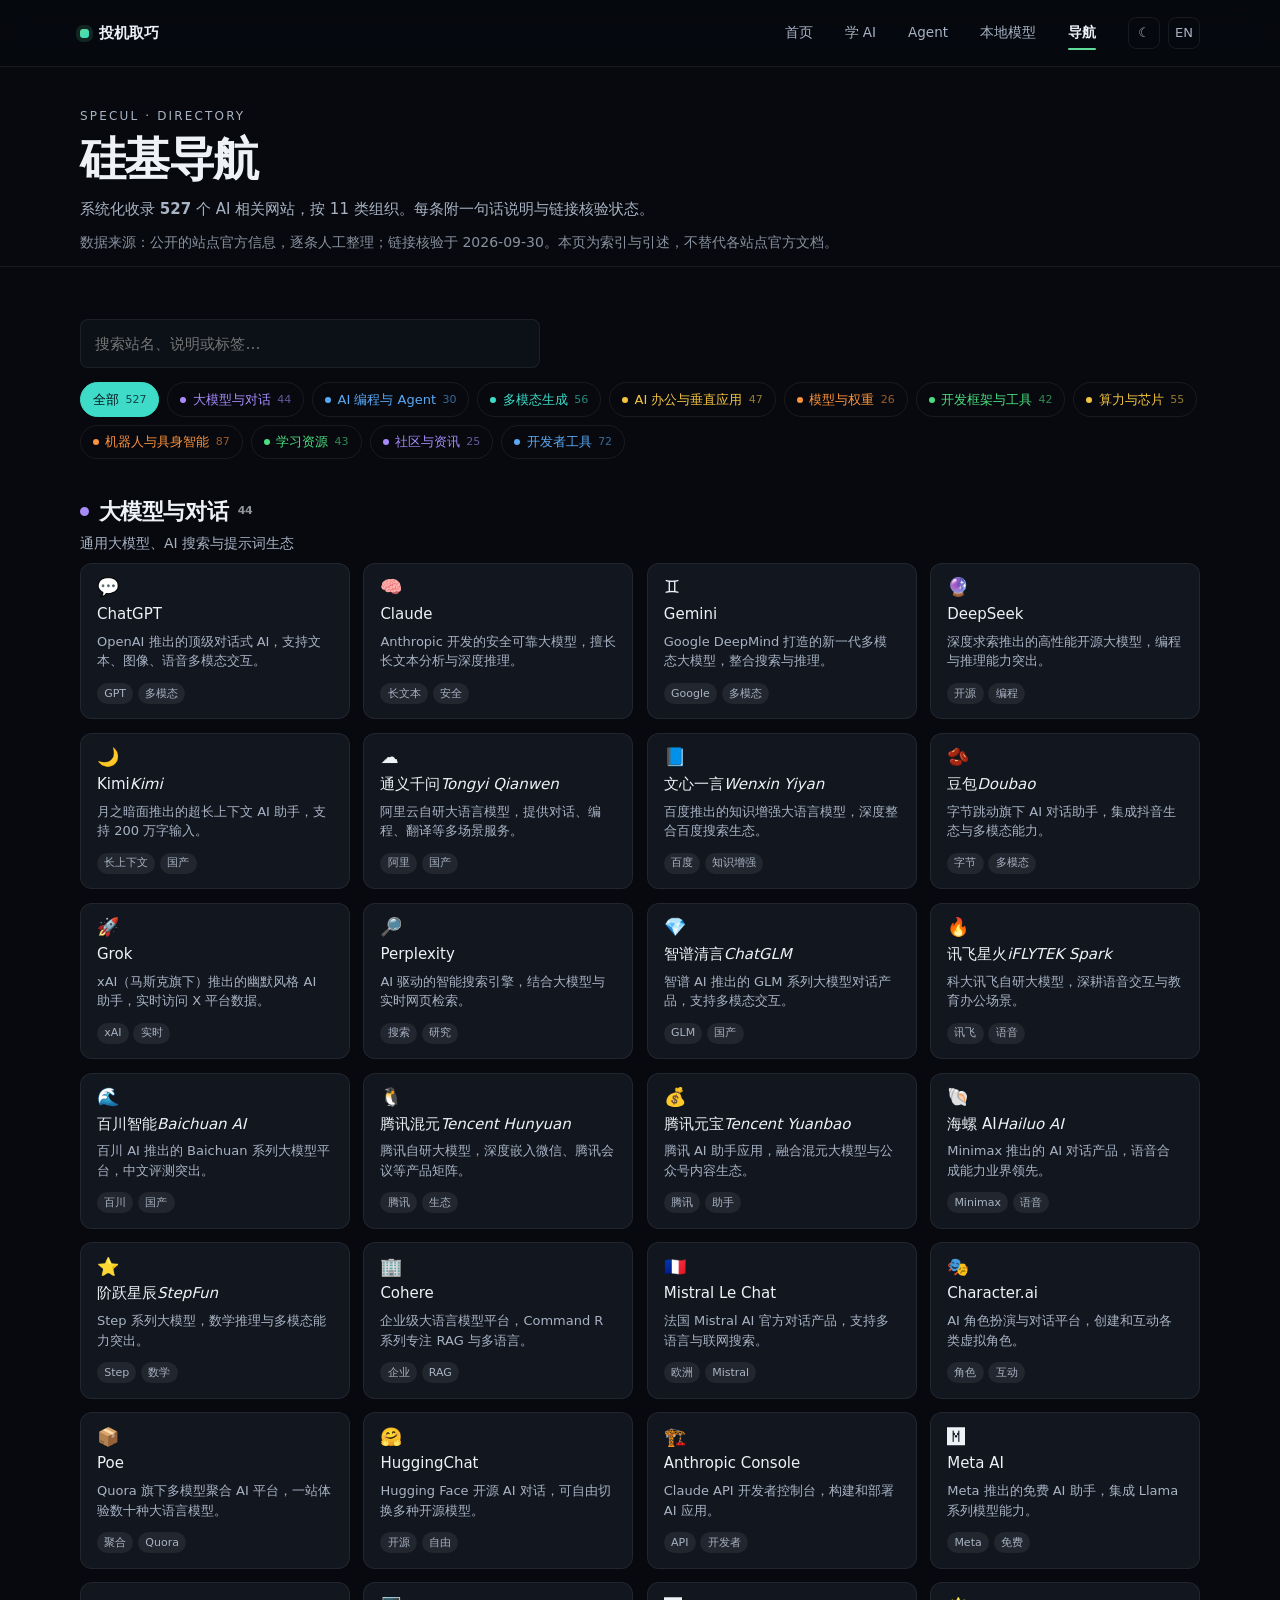
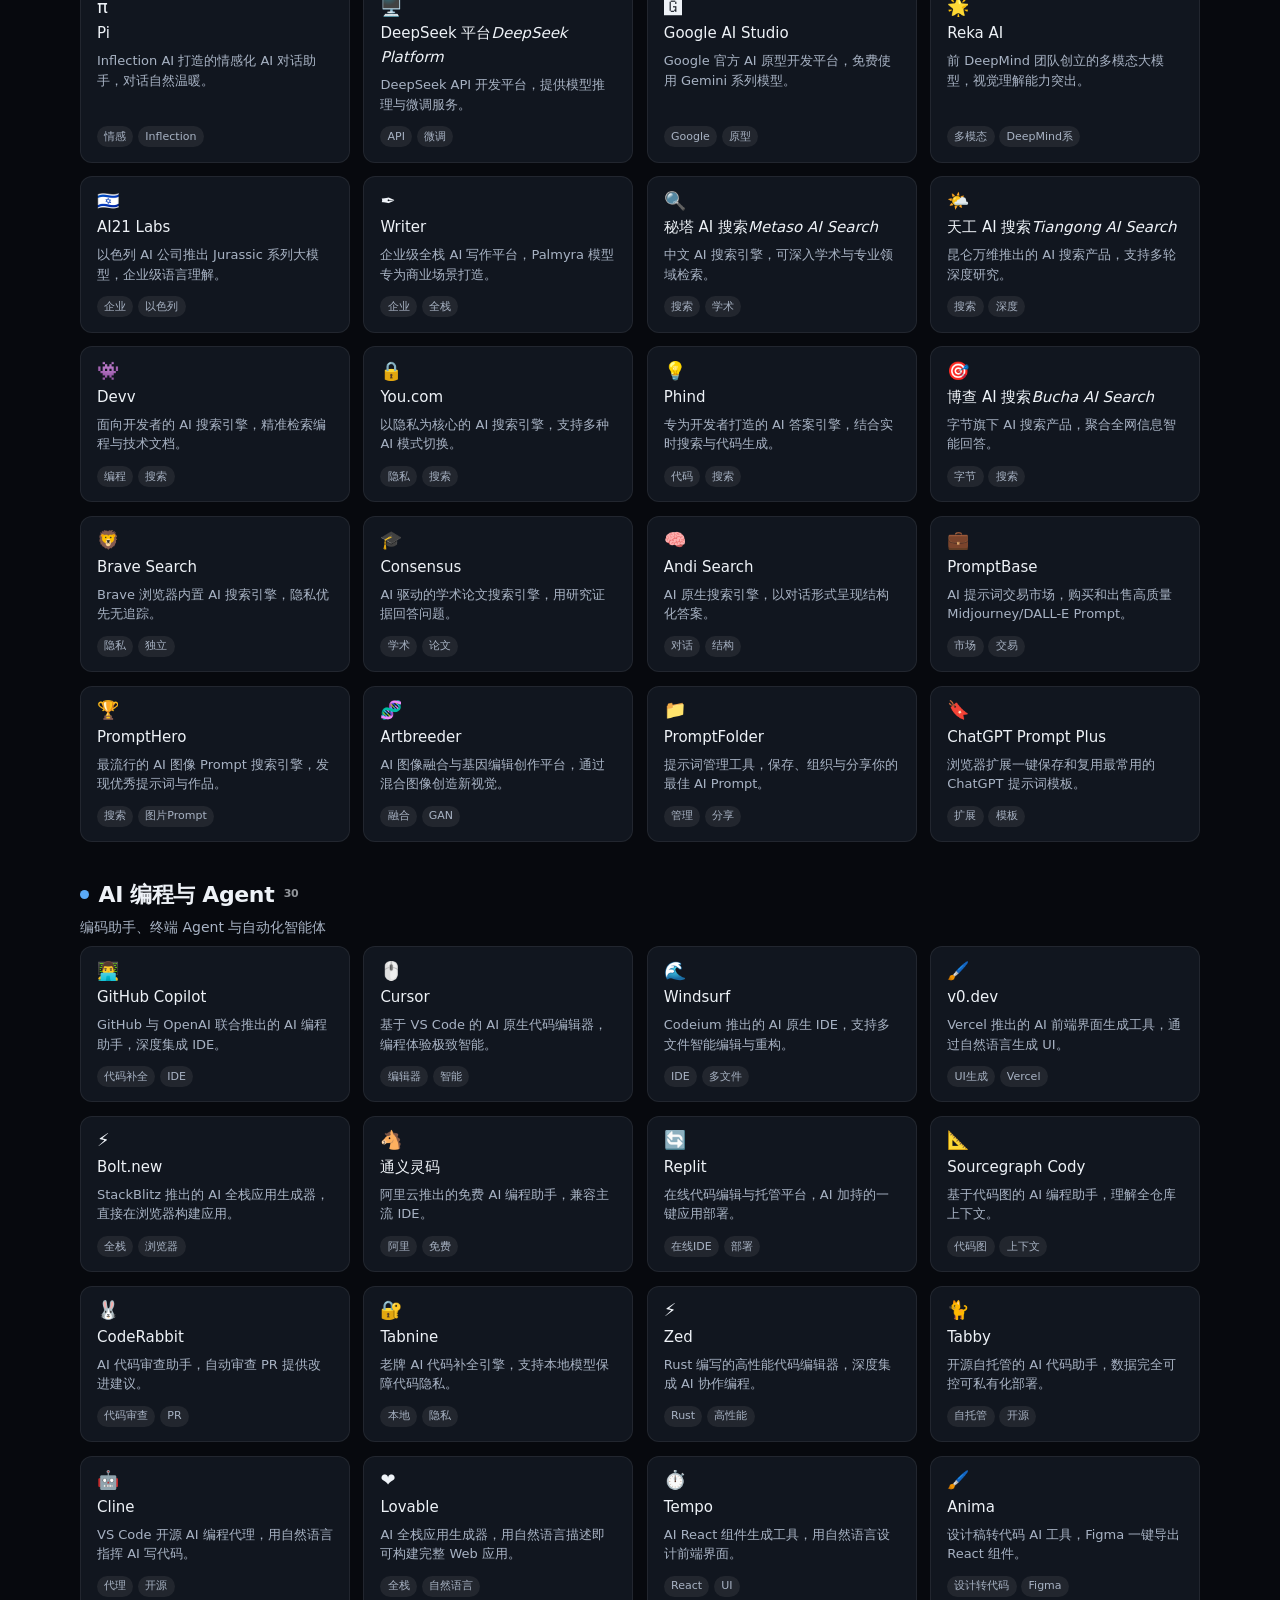
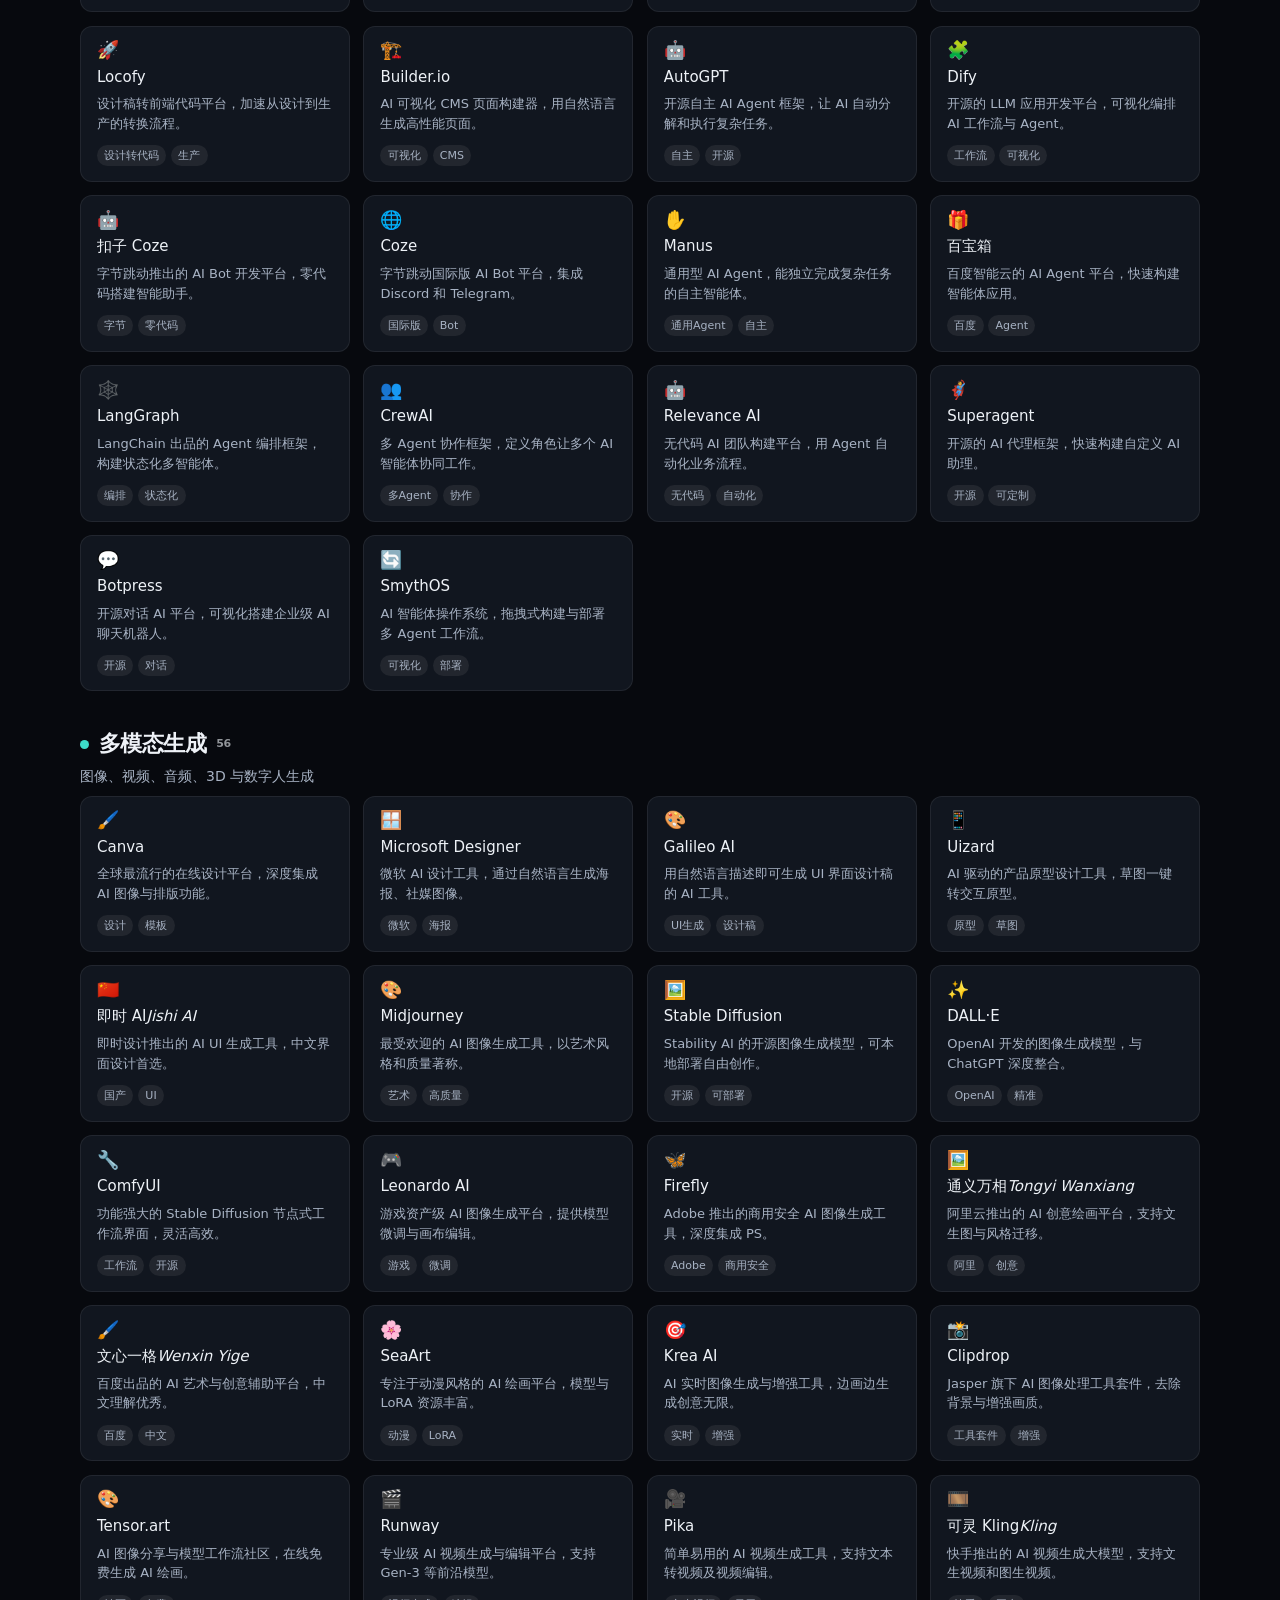
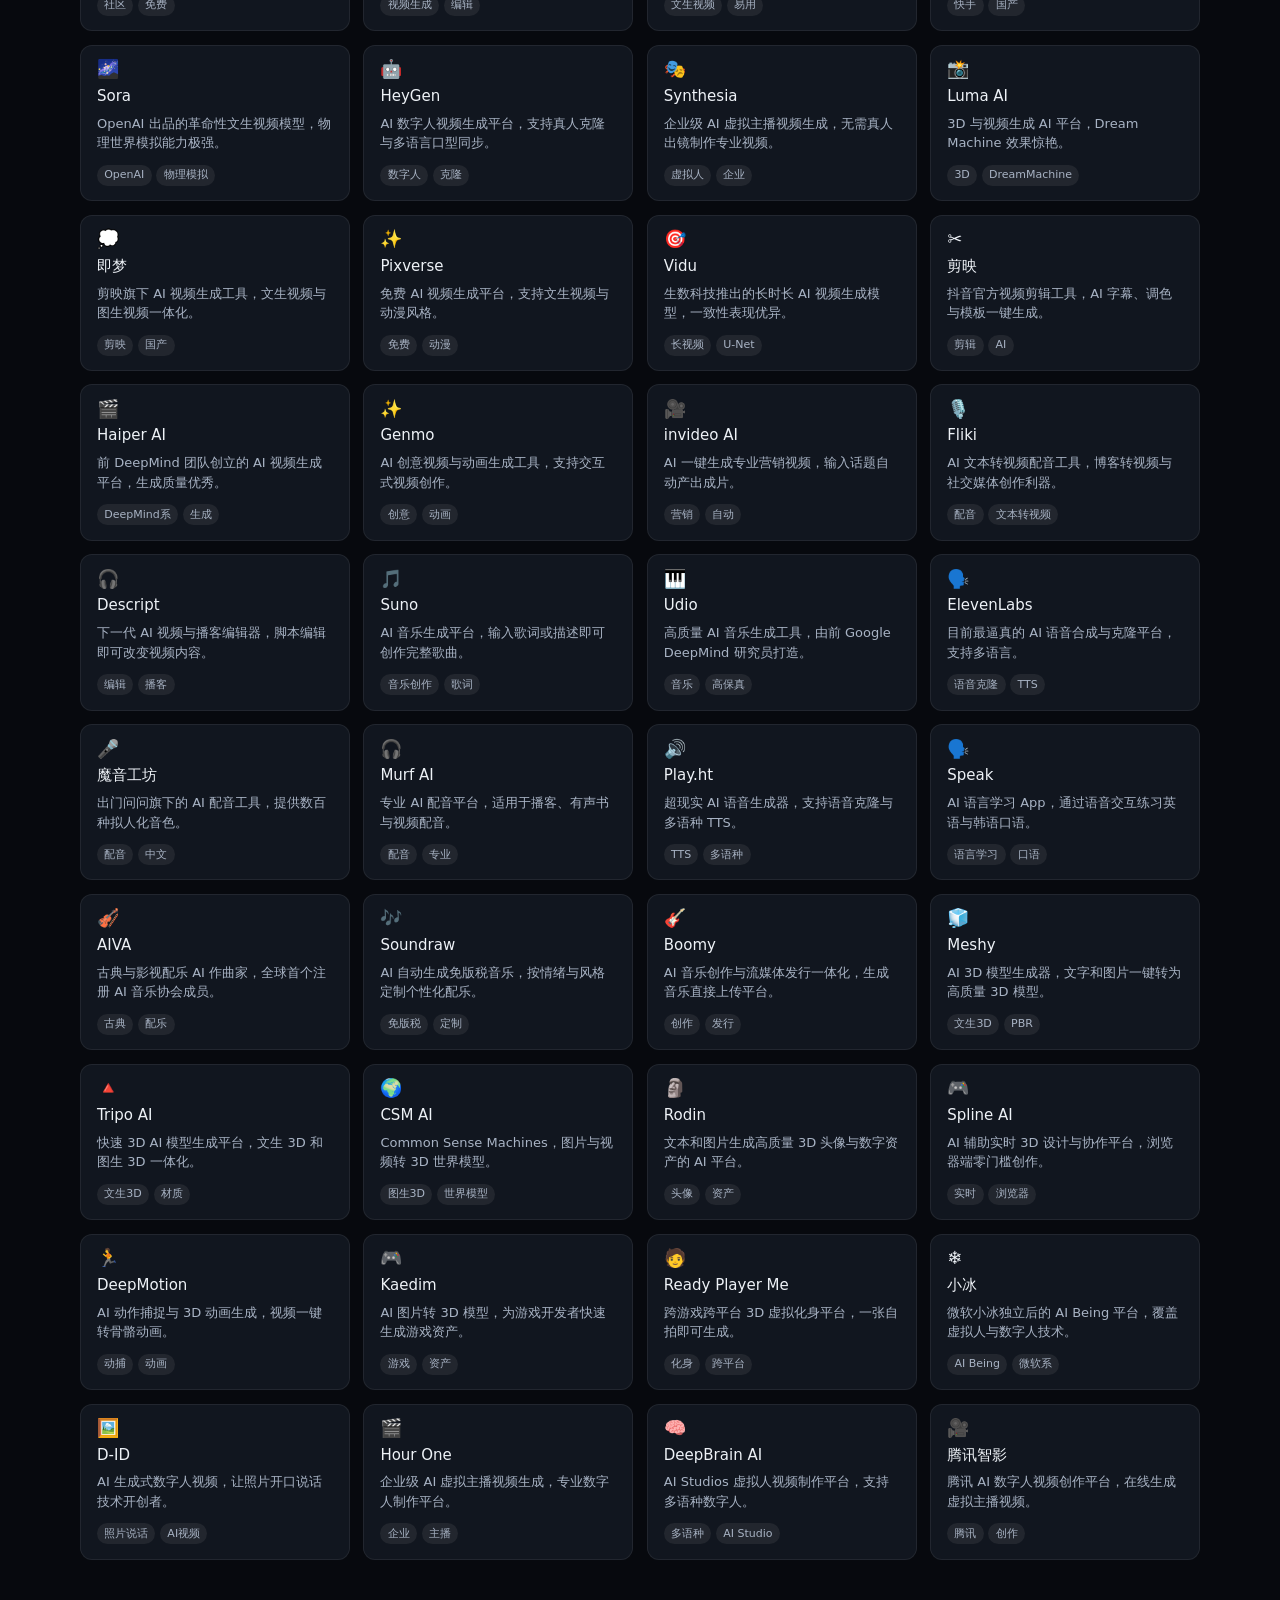
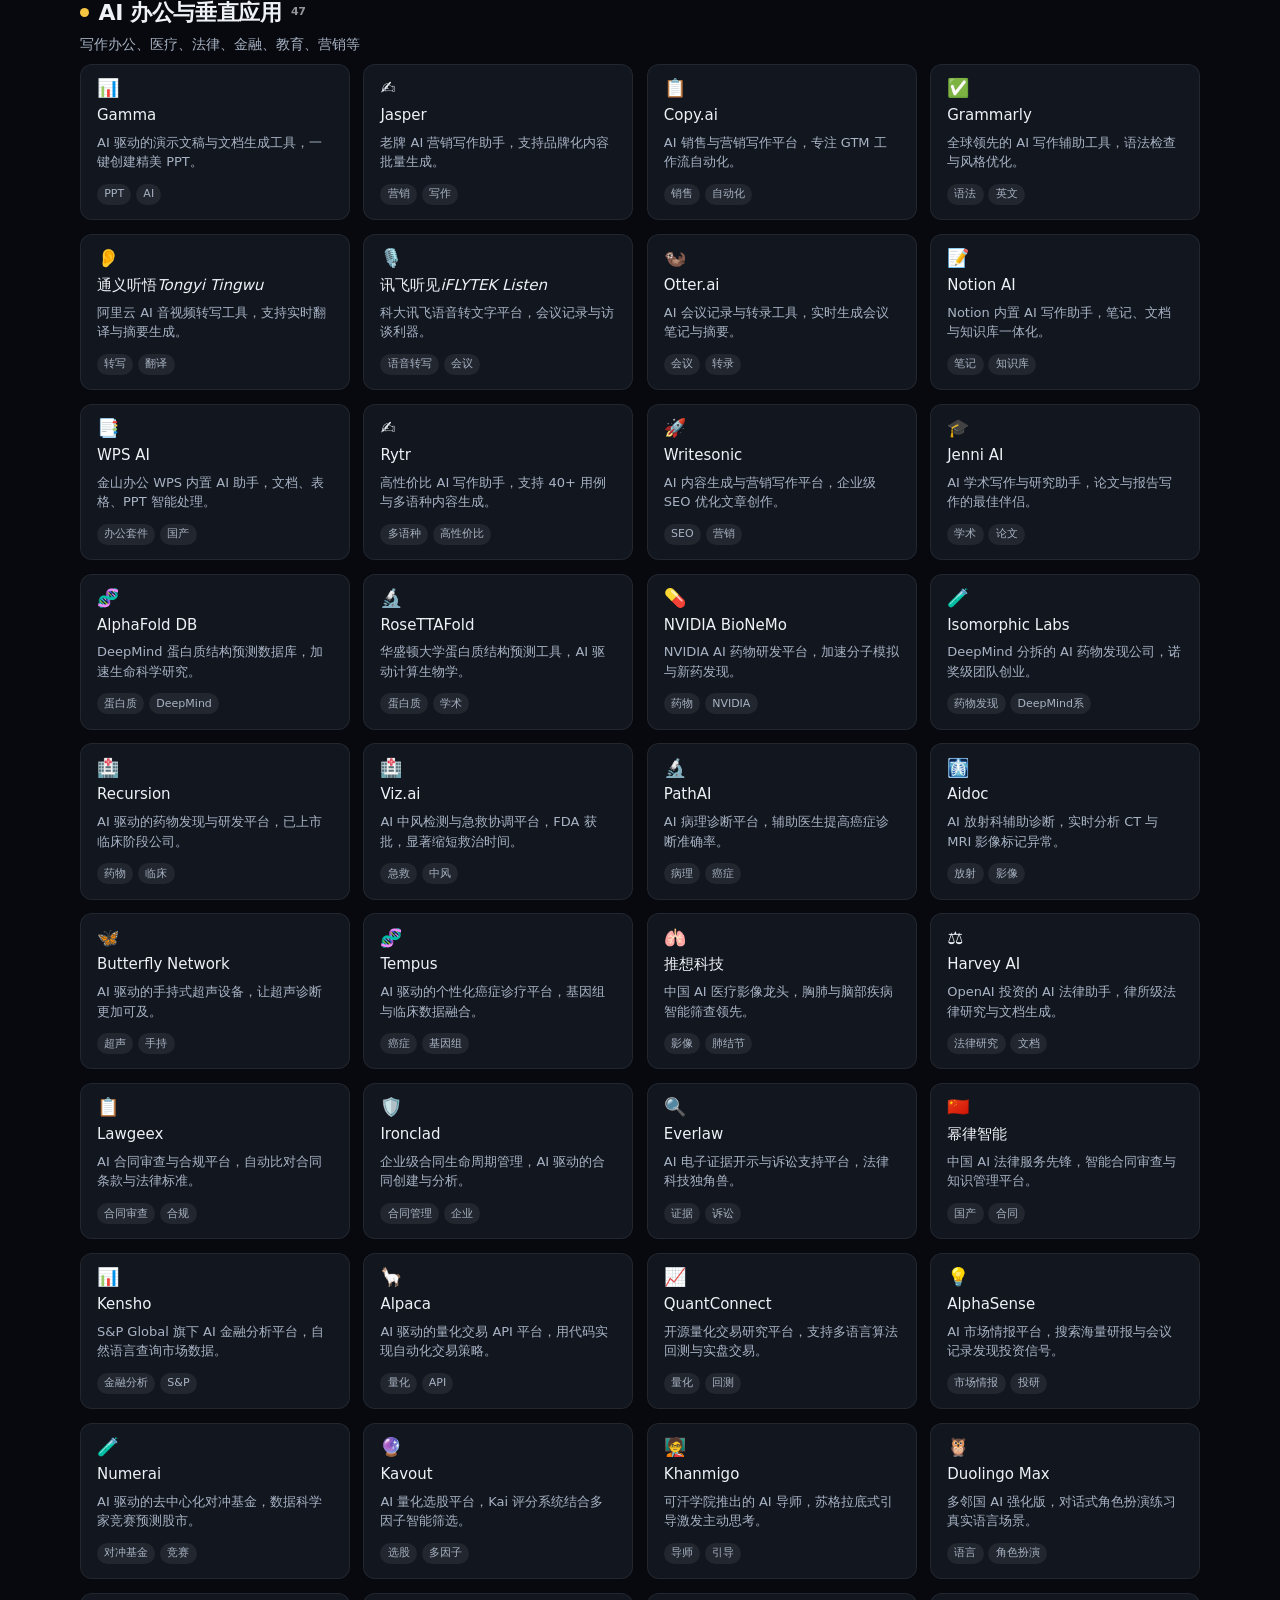
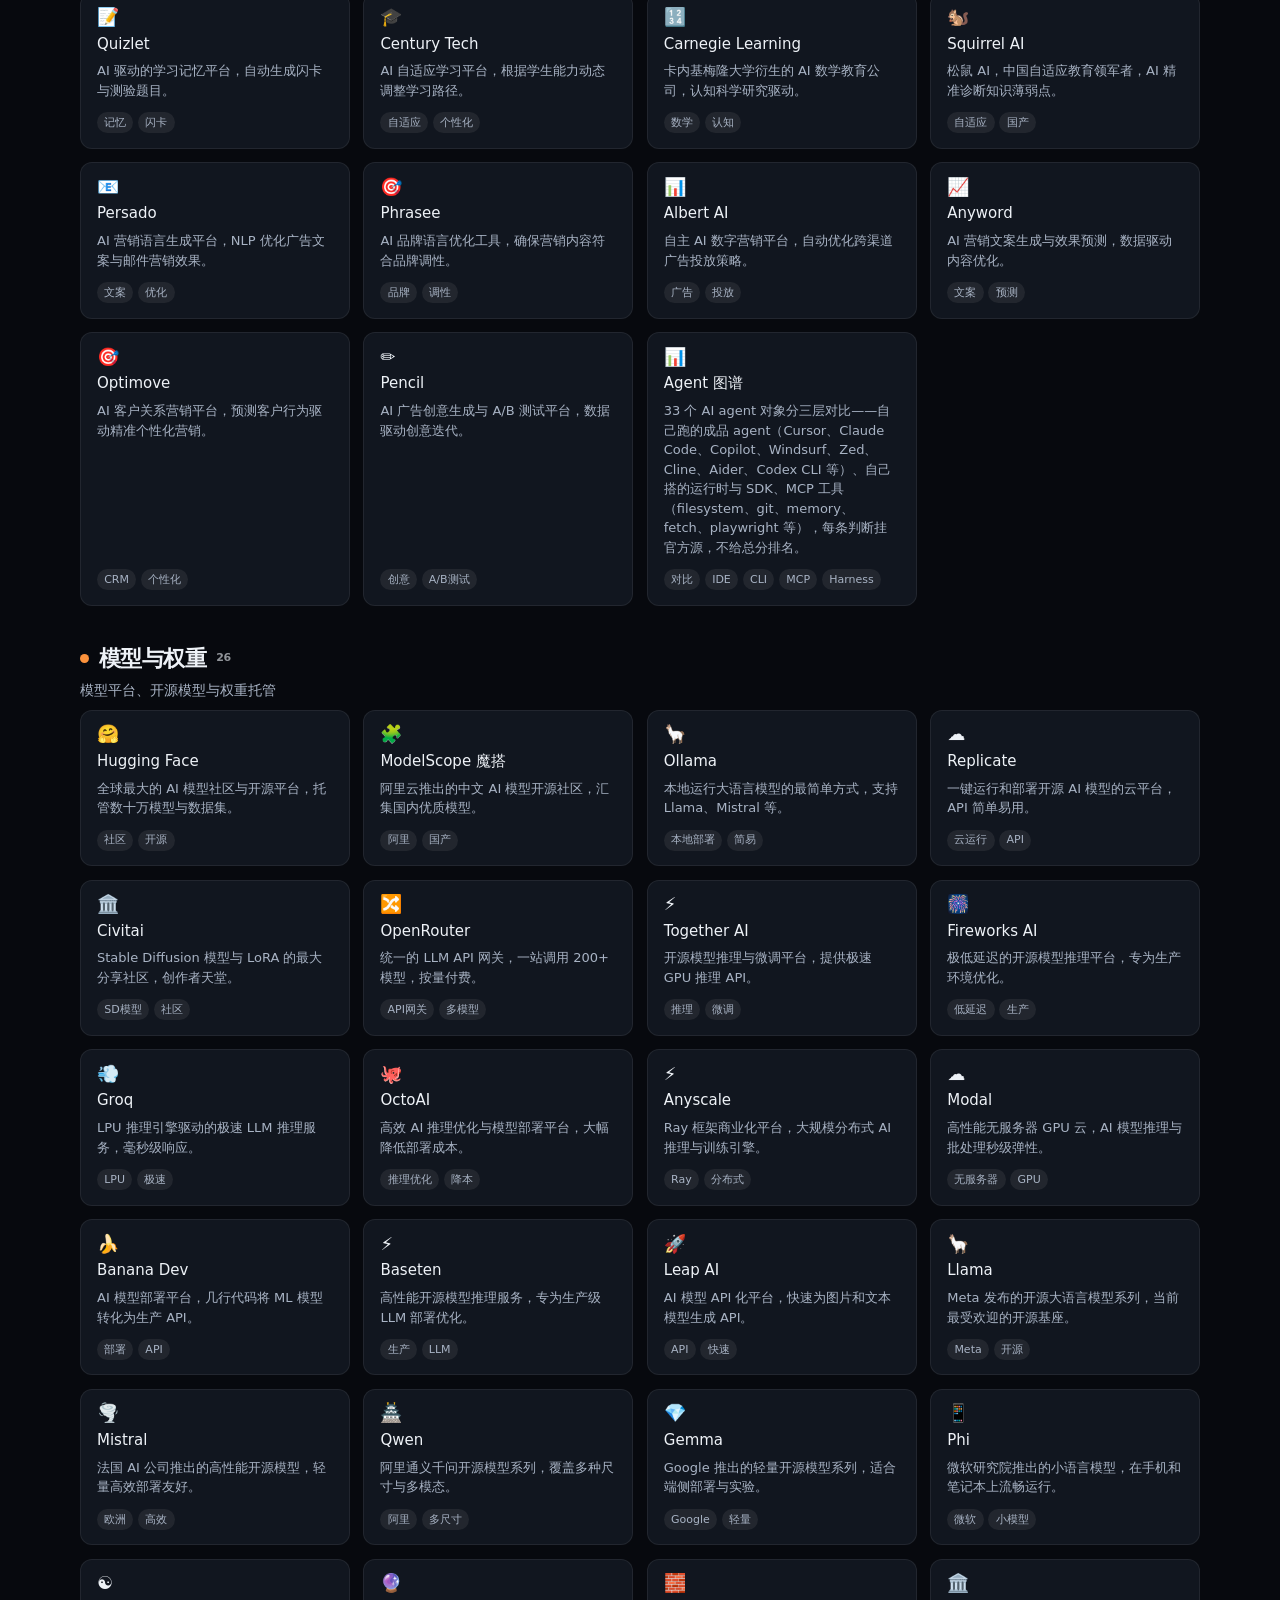
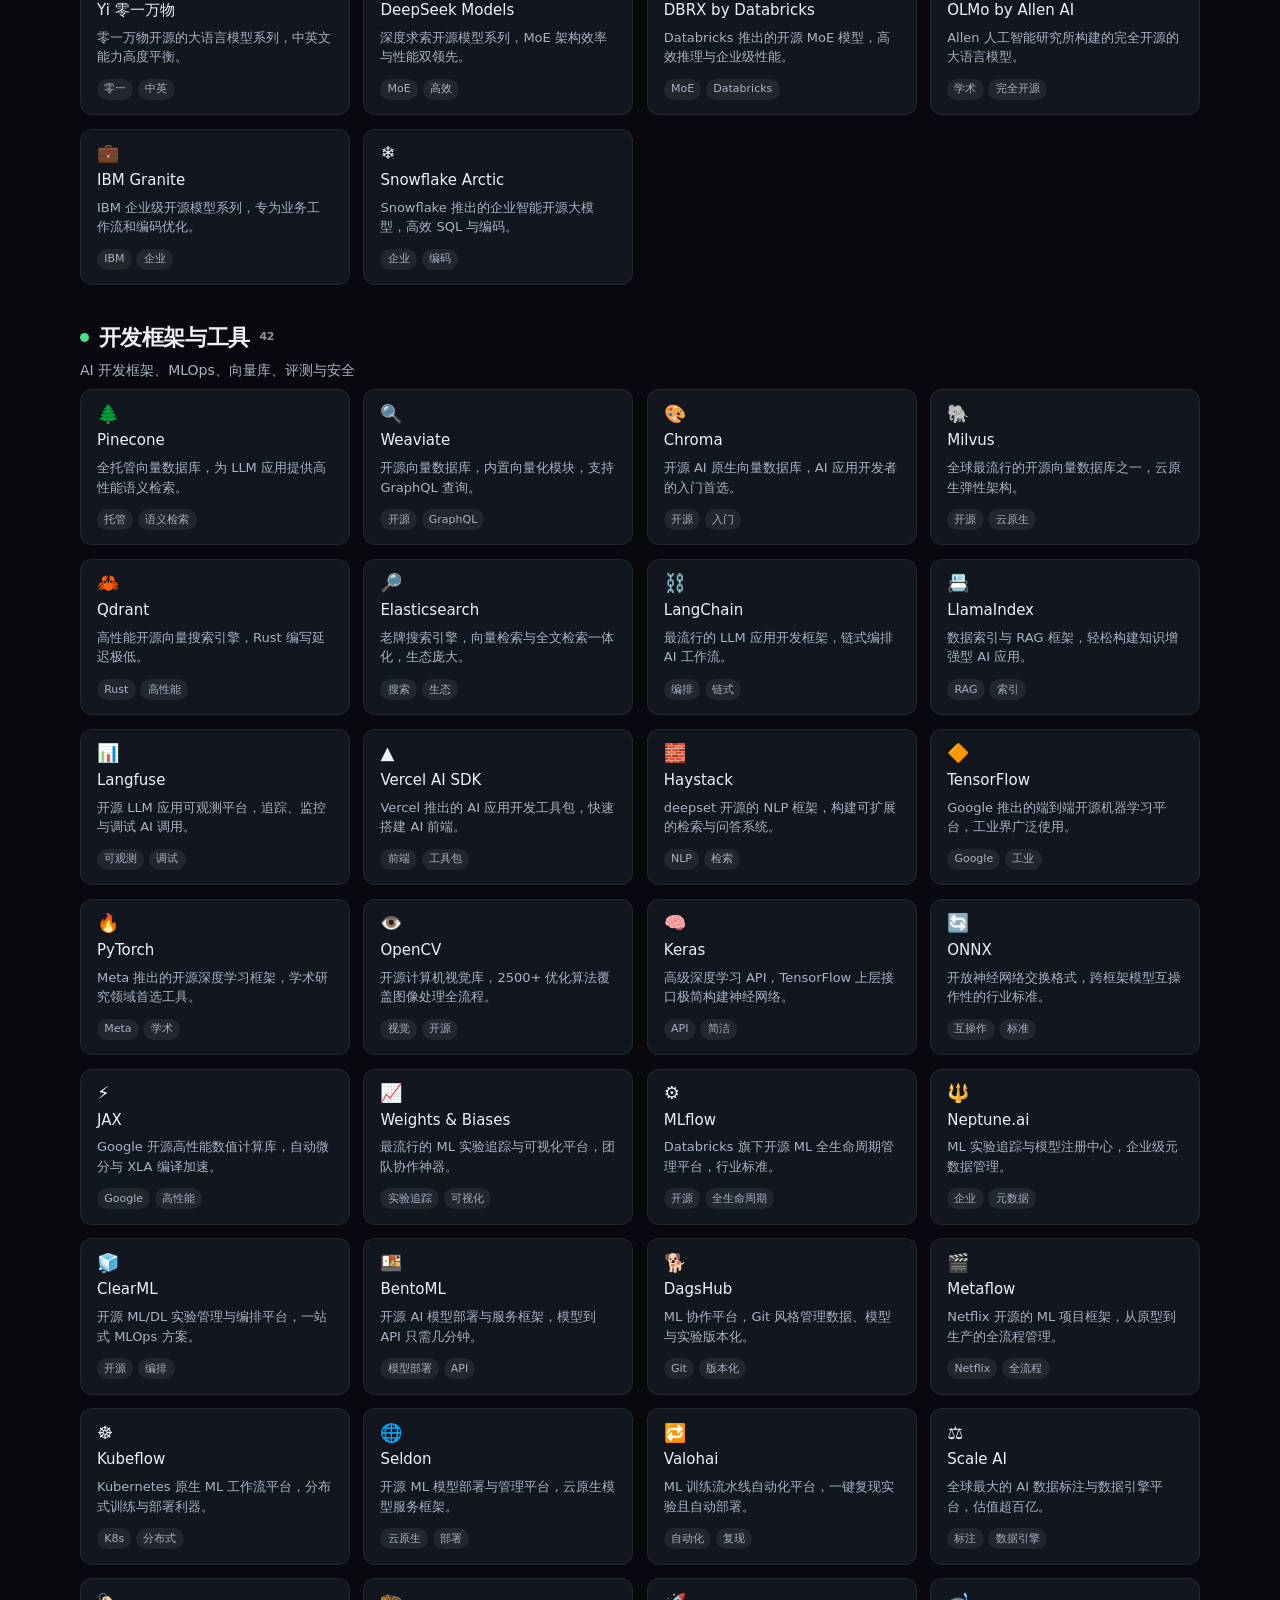
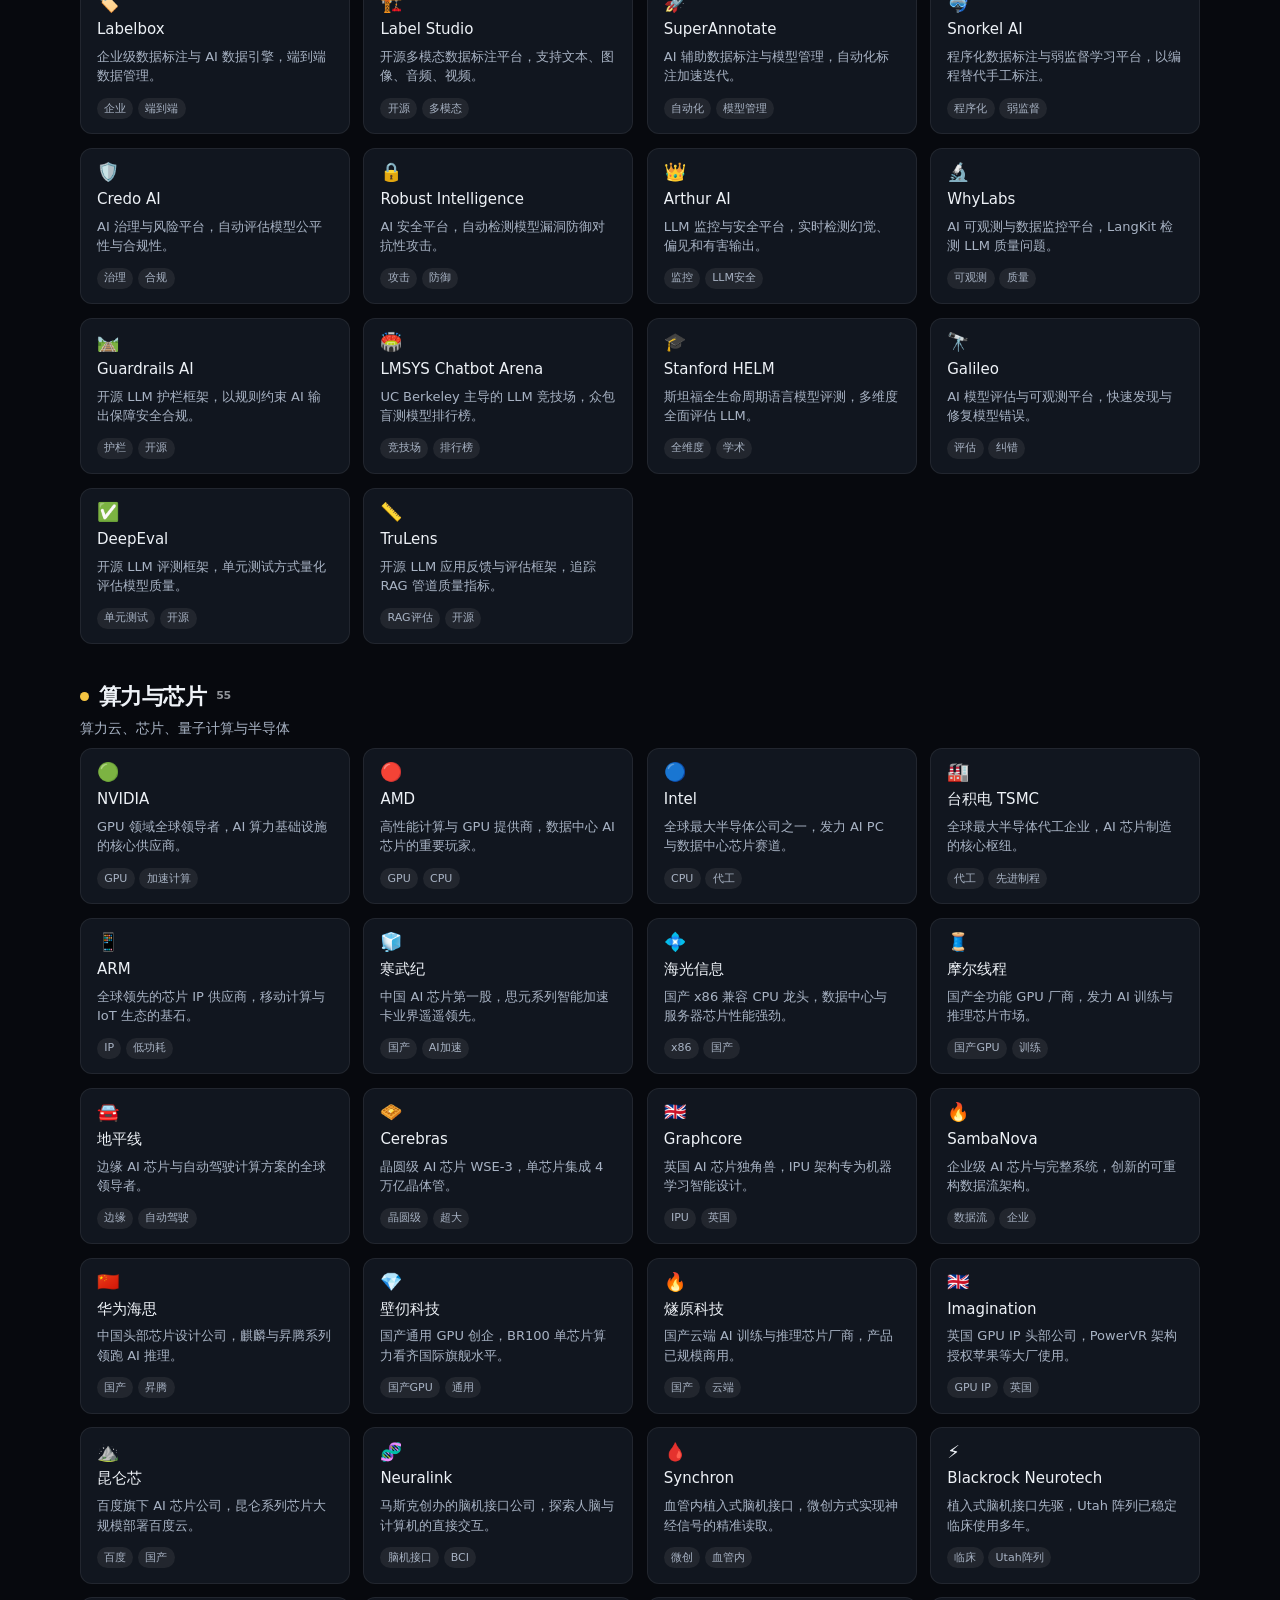
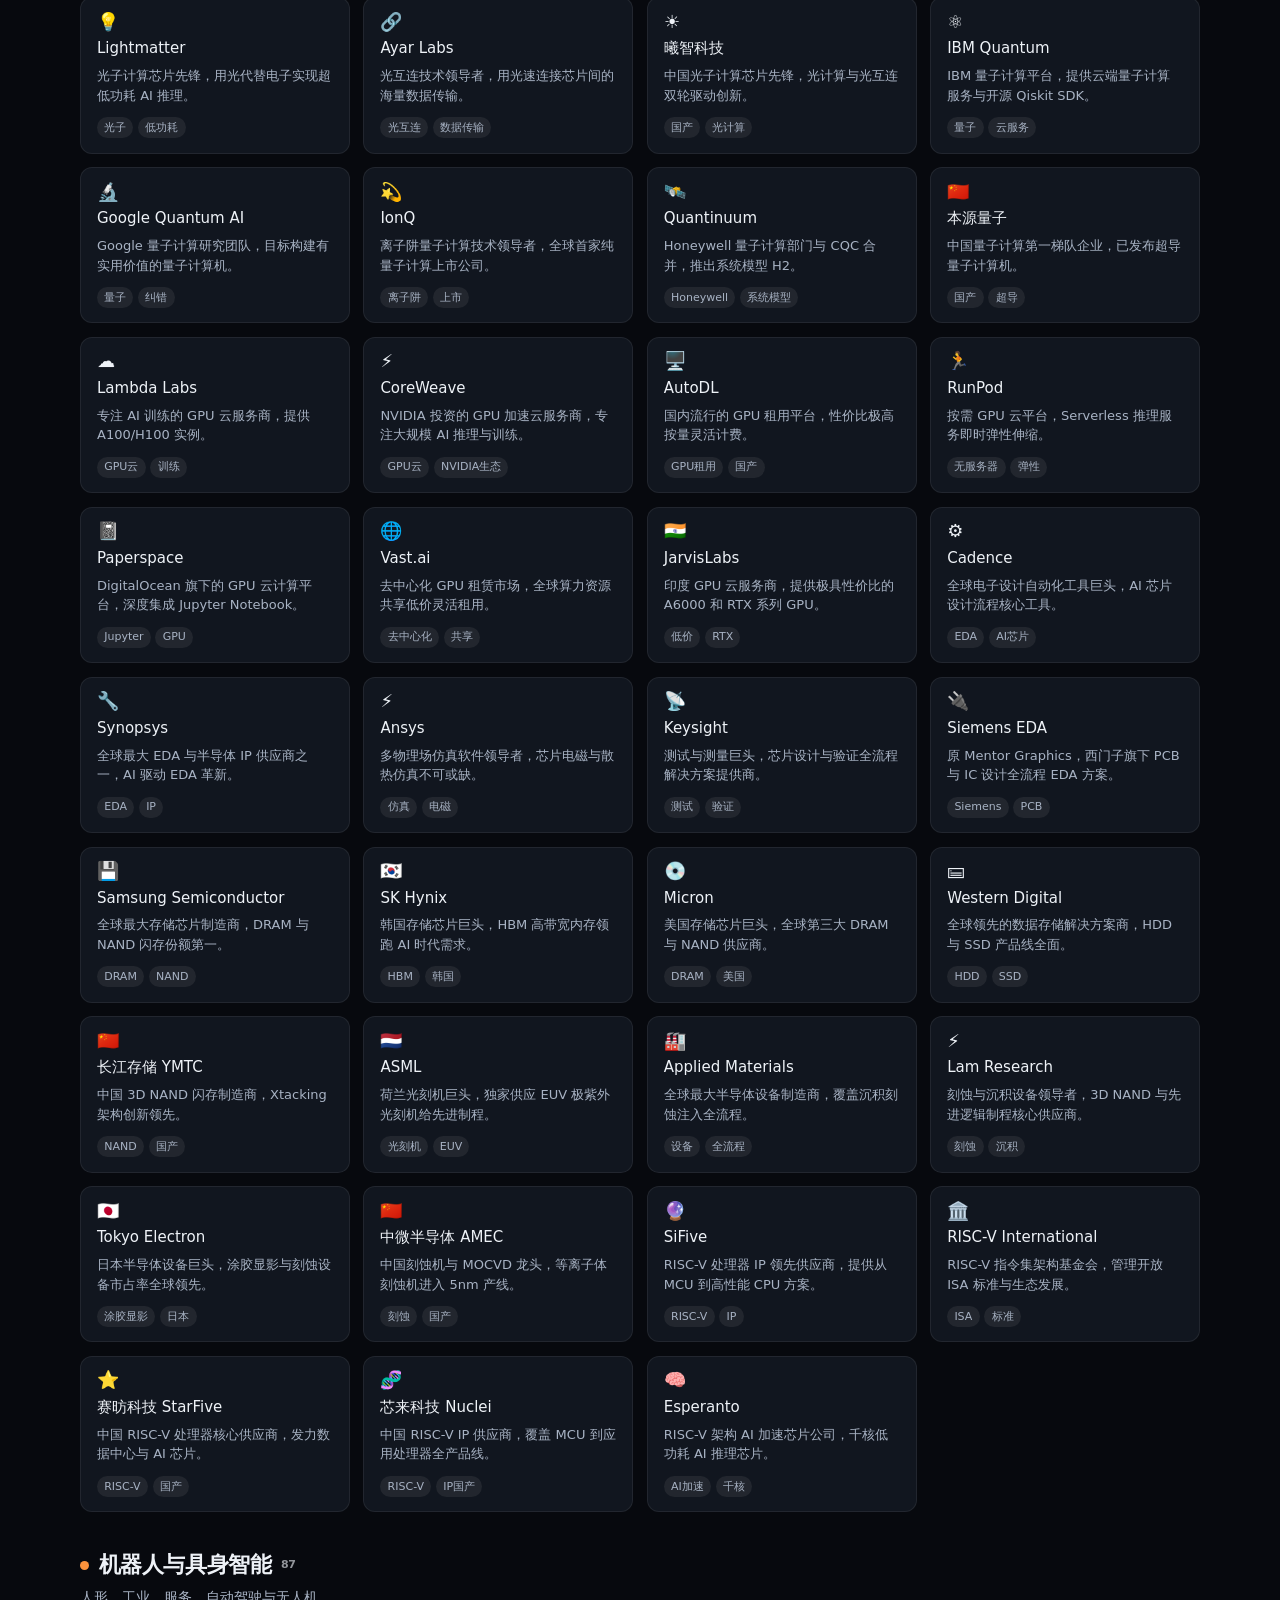
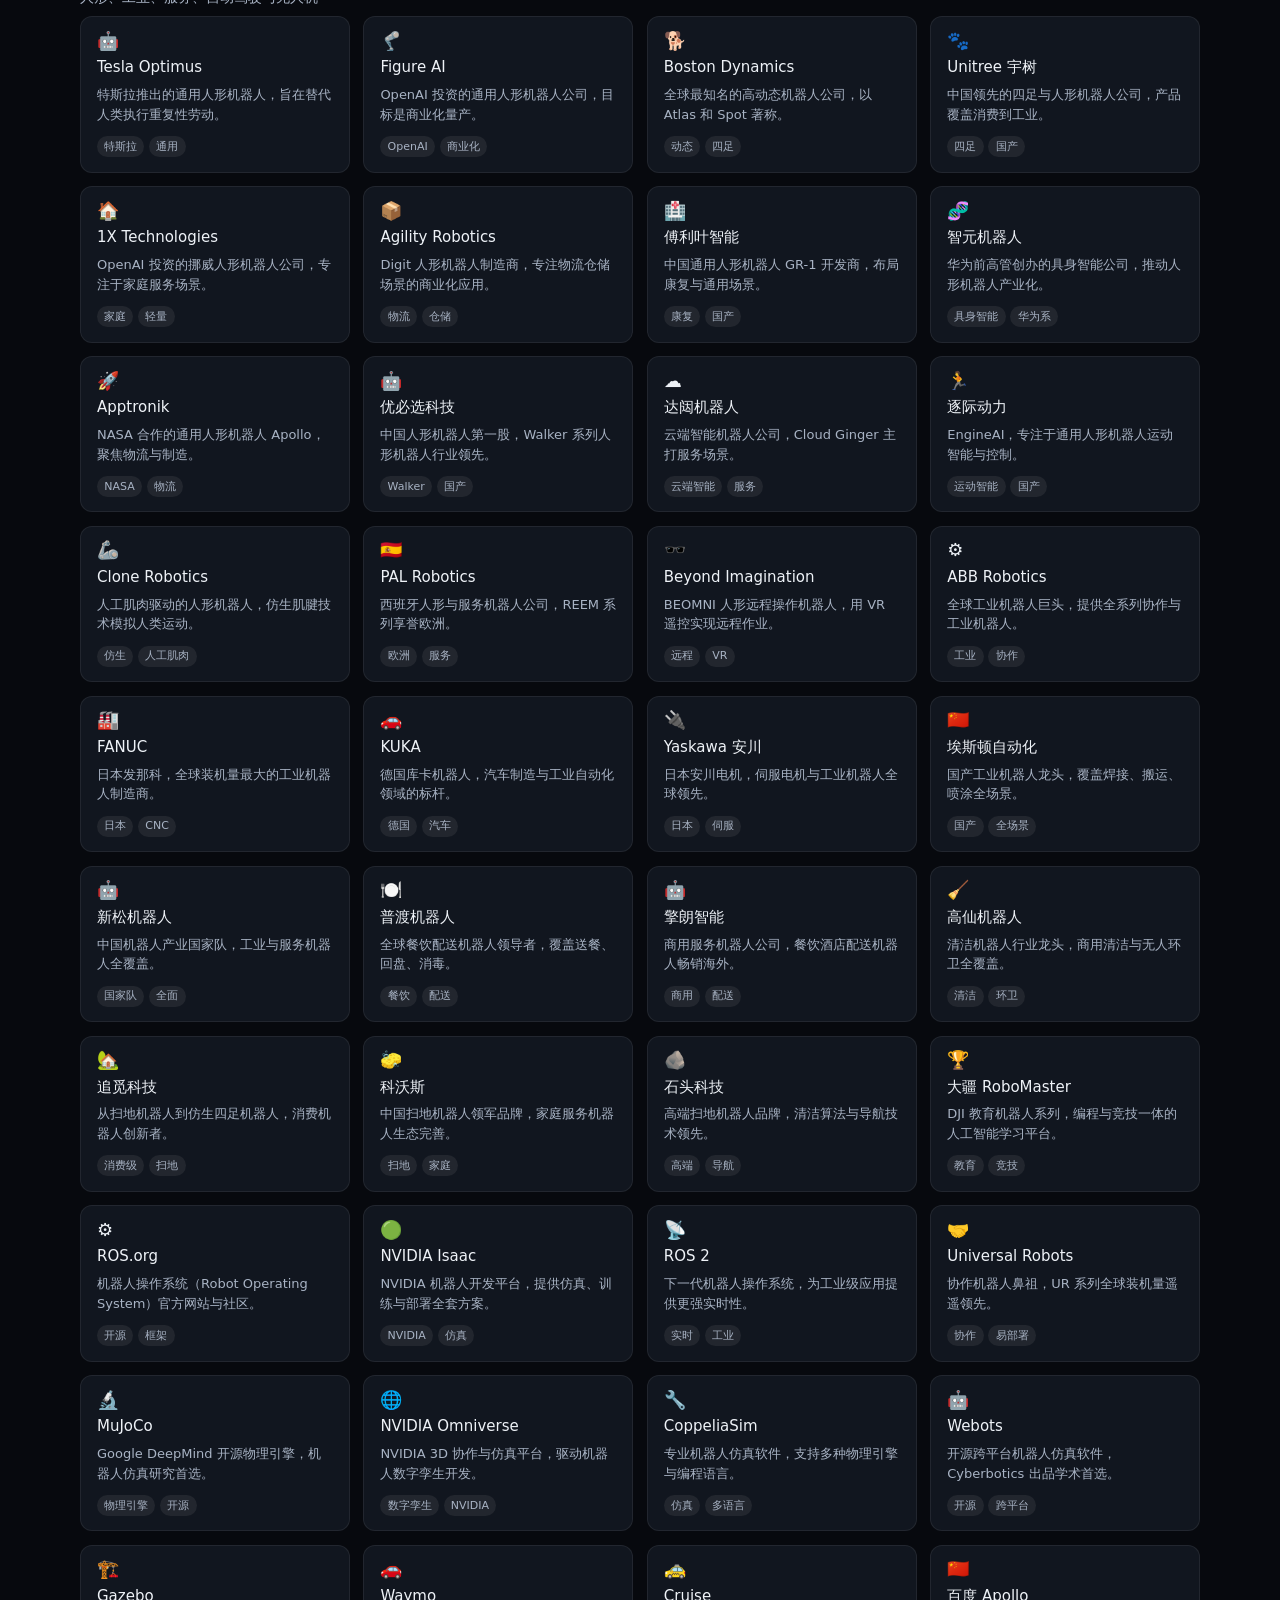
==== commit d6b21bb3: "i18n: 分类名/说明/筛选 chip/站名/页脚说明全双语 + 76 个中国产品名并列官方英文名（非意译）: index.html" ====
--- a/index.html
+++ b/index.html
@@ -44,37 +44,37 @@
     <section class="section hero">
       <div class="container">
         <p class="eyebrow">SPECUL · DIRECTORY</p>
-        <h1 class="h1">硅基导航</h1>
+        <h1 class="h1"><span data-zh>硅基导航</span><span data-en>Silicon Directory</span></h1>
         <p class="lede">系统化收录 <strong>527</strong> 个 AI 相关网站，按 11 类组织。每条附一句话说明与链接核验状态。</p>
-        <p class="t-sm dim">数据来源：公开的站点官方信息，逐条人工整理；链接核验于 2026-09-30。本页为索引与引述，不替代各站点官方文档。</p>
+        <p class="t-sm dim"><span data-zh>数据来源：公开的站点官方信息，逐条人工整理；链接核验于 2026-09-30。本页为索引与引述，不替代各站点官方文档。</span><span data-en>Sourcing: public official site information, compiled by hand; links checked on 2026-09-30. This page is an index and does not replace each site's own documentation.</span></p>
       </div>
     </section>
 
     <section class="section" id="dir">
       <div class="container">
         <div class="controls">
-          <label class="sr-only" for="q">搜索</label>
+          <label class="sr-only" for="q"><span data-zh>搜索</span><span data-en>Search</span></label>
           <input id="q" type="search" placeholder="搜索站名、说明或标签…" autocomplete="off" />
           <div class="chips">
-        <button class="chip is-on" data-cat="all">全部<em>527</em></button>
-        <button class="chip" data-cat="llm">大模型与对话<em>44</em></button>
-        <button class="chip" data-cat="coding">AI 编程与 Agent<em>30</em></button>
-        <button class="chip" data-cat="gen">多模态生成<em>56</em></button>
-        <button class="chip" data-cat="app">AI 办公与垂直应用<em>47</em></button>
-        <button class="chip" data-cat="model">模型与权重<em>26</em></button>
-        <button class="chip" data-cat="dev">开发框架与工具<em>42</em></button>
-        <button class="chip" data-cat="infra">算力与芯片<em>55</em></button>
-        <button class="chip" data-cat="robot">机器人与具身智能<em>87</em></button>
-        <button class="chip" data-cat="learn">学习资源<em>43</em></button>
-        <button class="chip" data-cat="community">社区与资讯<em>25</em></button>
-        <button class="chip" data-cat="tools">开发者工具<em>72</em></button>
+        <button class="chip is-on" data-cat="all"><span data-zh>全部</span><span data-en>All</span><em>527</em></button>
+        <button class="chip" data-cat="llm"><span data-zh>大模型与对话</span><span data-en>LLMs &amp; chat</span><em>44</em></button>
+        <button class="chip" data-cat="coding"><span data-zh>AI 编程与 Agent</span><span data-en>AI coding &amp; agents</span><em>30</em></button>
+        <button class="chip" data-cat="gen"><span data-zh>多模态生成</span><span data-en>Multimodal generation</span><em>56</em></button>
+        <button class="chip" data-cat="app"><span data-zh>AI 办公与垂直应用</span><span data-en>Applications</span><em>47</em></button>
+        <button class="chip" data-cat="model"><span data-zh>模型与权重</span><span data-en>Model providers</span><em>26</em></button>
+        <button class="chip" data-cat="dev"><span data-zh>开发框架与工具</span><span data-en>Developer tools</span><em>42</em></button>
+        <button class="chip" data-cat="infra"><span data-zh>算力与芯片</span><span data-en>Infrastructure</span><em>55</em></button>
+        <button class="chip" data-cat="robot"><span data-zh>机器人与具身智能</span><span data-en>Robotics &amp; embodied</span><em>87</em></button>
+        <button class="chip" data-cat="learn"><span data-zh>学习资源</span><span data-en>Learning</span><em>43</em></button>
+        <button class="chip" data-cat="community"><span data-zh>社区与资讯</span><span data-en>Community</span><em>25</em></button>
+        <button class="chip" data-cat="tools"><span data-zh>开发者工具</span><span data-en>Tools &amp; utilities</span><em>72</em></button>
           </div>
         </div>
         <p id="empty" class="empty" hidden>没有匹配的条目。</p>
 
       <section class="cat-group" data-cat="llm">
-        <h2 class="cat-h"><span class="cat-dot" aria-hidden="true"></span>大模型与对话<em>44</em></h2>
-        <p class="cat-sub">通用大模型、AI 搜索与提示词生态</p>
+        <h2 class="cat-h"><span class="cat-dot" aria-hidden="true"></span><span data-zh>大模型与对话</span><span data-en>LLMs &amp; chat</span><em>44</em></h2>
+        <p class="cat-sub"><span data-zh>通用大模型、AI 搜索与提示词生态</span><span data-en>General models, AI search and the prompt ecosystem</span></p>
         <div class="grid">
           <a class="card" href="https://chat.openai.com" target="_blank" rel="noopener" data-cat="llm" data-blob="chatgpt openai 推出的顶级对话式 ai，支持文本、图像、语音多模态交互。 gpt·多模态">
             <span class="c-ic" aria-hidden="true">💬</span>
@@ -102,25 +102,25 @@
           </a>
           <a class="card" href="https://kimi.moonshot.cn" target="_blank" rel="noopener" data-cat="llm" data-blob="kimi 月之暗面推出的超长上下文 ai 助手，支持 200 万字输入。 长上下文·国产">
             <span class="c-ic" aria-hidden="true">🌙</span>
-            <span class="c-nm">Kimi</span>
+            <span class="c-nm">Kimi<i class="c-nm-en">Kimi</i></span>
             <span class="c-ds">月之暗面推出的超长上下文 AI 助手，支持 200 万字输入。</span>
             <span class="c-tg"><i>长上下文</i><i>国产</i></span>
           </a>
           <a class="card" href="https://tongyi.aliyun.com" target="_blank" rel="noopener" data-cat="llm" data-blob="通义千问 阿里云自研大语言模型，提供对话、编程、翻译等多场景服务。 阿里·国产">
             <span class="c-ic" aria-hidden="true">☁️</span>
-            <span class="c-nm">通义千问</span>
+            <span class="c-nm">通义千问<i class="c-nm-en">Tongyi Qianwen</i></span>
             <span class="c-ds">阿里云自研大语言模型，提供对话、编程、翻译等多场景服务。</span>
             <span class="c-tg"><i>阿里</i><i>国产</i></span>
           </a>
           <a class="card" href="https://yiyan.baidu.com" target="_blank" rel="noopener" data-cat="llm" data-blob="文心一言 百度推出的知识增强大语言模型，深度整合百度搜索生态。 百度·知识增强">
             <span class="c-ic" aria-hidden="true">📘</span>
-            <span class="c-nm">文心一言</span>
+            <span class="c-nm">文心一言<i class="c-nm-en">Wenxin Yiyan</i></span>
             <span class="c-ds">百度推出的知识增强大语言模型，深度整合百度搜索生态。</span>
             <span class="c-tg"><i>百度</i><i>知识增强</i></span>
           </a>
           <a class="card" href="https://www.doubao.com" target="_blank" rel="noopener" data-cat="llm" data-blob="豆包 字节跳动旗下 ai 对话助手，集成抖音生态与多模态能力。 字节·多模态">
             <span class="c-ic" aria-hidden="true">🫘</span>
-            <span class="c-nm">豆包</span>
+            <span class="c-nm">豆包<i class="c-nm-en">Doubao</i></span>
             <span class="c-ds">字节跳动旗下 AI 对话助手，集成抖音生态与多模态能力。</span>
             <span class="c-tg"><i>字节</i><i>多模态</i></span>
           </a>
@@ -138,43 +138,43 @@
           </a>
           <a class="card" href="https://chatglm.cn" target="_blank" rel="noopener" data-cat="llm" data-blob="智谱清言 智谱 ai 推出的 glm 系列大模型对话产品，支持多模态交互。 glm·国产">
             <span class="c-ic" aria-hidden="true">💎</span>
-            <span class="c-nm">智谱清言</span>
+            <span class="c-nm">智谱清言<i class="c-nm-en">ChatGLM</i></span>
             <span class="c-ds">智谱 AI 推出的 GLM 系列大模型对话产品，支持多模态交互。</span>
             <span class="c-tg"><i>GLM</i><i>国产</i></span>
           </a>
           <a class="card" href="https://xinghuo.xfyun.cn" target="_blank" rel="noopener" data-cat="llm" data-blob="讯飞星火 科大讯飞自研大模型，深耕语音交互与教育办公场景。 讯飞·语音">
             <span class="c-ic" aria-hidden="true">🔥</span>
-            <span class="c-nm">讯飞星火</span>
+            <span class="c-nm">讯飞星火<i class="c-nm-en">iFLYTEK Spark</i></span>
             <span class="c-ds">科大讯飞自研大模型，深耕语音交互与教育办公场景。</span>
             <span class="c-tg"><i>讯飞</i><i>语音</i></span>
           </a>
           <a class="card" href="https://www.baichuan-ai.com" target="_blank" rel="noopener" data-cat="llm" data-blob="百川智能 百川 ai 推出的 baichuan 系列大模型平台，中文评测突出。 百川·国产">
             <span class="c-ic" aria-hidden="true">🌊</span>
-            <span class="c-nm">百川智能</span>
+            <span class="c-nm">百川智能<i class="c-nm-en">Baichuan AI</i></span>
             <span class="c-ds">百川 AI 推出的 Baichuan 系列大模型平台，中文评测突出。</span>
             <span class="c-tg"><i>百川</i><i>国产</i></span>
           </a>
           <a class="card" href="https://hunyuan.tencent.com" target="_blank" rel="noopener" data-cat="llm" data-blob="腾讯混元 腾讯自研大模型，深度嵌入微信、腾讯会议等产品矩阵。 腾讯·生态">
             <span class="c-ic" aria-hidden="true">🐧</span>
-            <span class="c-nm">腾讯混元</span>
+            <span class="c-nm">腾讯混元<i class="c-nm-en">Tencent Hunyuan</i></span>
             <span class="c-ds">腾讯自研大模型，深度嵌入微信、腾讯会议等产品矩阵。</span>
             <span class="c-tg"><i>腾讯</i><i>生态</i></span>
           </a>
           <a class="card" href="https://yuanbao.tencent.com" target="_blank" rel="noopener" data-cat="llm" data-blob="腾讯元宝 腾讯 ai 助手应用，融合混元大模型与公众号内容生态。 腾讯·助手">
             <span class="c-ic" aria-hidden="true">💰</span>
-            <span class="c-nm">腾讯元宝</span>
+            <span class="c-nm">腾讯元宝<i class="c-nm-en">Tencent Yuanbao</i></span>
             <span class="c-ds">腾讯 AI 助手应用，融合混元大模型与公众号内容生态。</span>
             <span class="c-tg"><i>腾讯</i><i>助手</i></span>
           </a>
           <a class="card" href="https://hailuoai.com" target="_blank" rel="noopener" data-cat="llm" data-blob="海螺 ai minimax 推出的 ai 对话产品，语音合成能力业界领先。 minimax·语音">
             <span class="c-ic" aria-hidden="true">🐚</span>
-            <span class="c-nm">海螺 AI</span>
+            <span class="c-nm">海螺 AI<i class="c-nm-en">Hailuo AI</i></span>
             <span class="c-ds">Minimax 推出的 AI 对话产品，语音合成能力业界领先。</span>
             <span class="c-tg"><i>Minimax</i><i>语音</i></span>
           </a>
           <a class="card" href="https://www.stepfun.com" target="_blank" rel="noopener" data-cat="llm" data-blob="阶跃星辰 step 系列大模型，数学推理与多模态能力突出。 step·数学">
             <span class="c-ic" aria-hidden="true">⭐</span>
-            <span class="c-nm">阶跃星辰</span>
+            <span class="c-nm">阶跃星辰<i class="c-nm-en">StepFun</i></span>
             <span class="c-ds">Step 系列大模型，数学推理与多模态能力突出。</span>
             <span class="c-tg"><i>Step</i><i>数学</i></span>
           </a>
@@ -228,7 +228,7 @@
           </a>
           <a class="card" href="https://platform.deepseek.com" target="_blank" rel="noopener" data-cat="llm" data-blob="deepseek 平台 deepseek api 开发平台，提供模型推理与微调服务。 api·微调">
             <span class="c-ic" aria-hidden="true">🖥️</span>
-            <span class="c-nm">DeepSeek 平台</span>
+            <span class="c-nm">DeepSeek 平台<i class="c-nm-en">DeepSeek Platform</i></span>
             <span class="c-ds">DeepSeek API 开发平台，提供模型推理与微调服务。</span>
             <span class="c-tg"><i>API</i><i>微调</i></span>
           </a>
@@ -258,13 +258,13 @@
           </a>
           <a class="card" href="https://metaso.cn" target="_blank" rel="noopener" data-cat="llm" data-blob="秘塔 ai 搜索 中文 ai 搜索引擎，可深入学术与专业领域检索。 搜索·学术">
             <span class="c-ic" aria-hidden="true">🔍</span>
-            <span class="c-nm">秘塔 AI 搜索</span>
+            <span class="c-nm">秘塔 AI 搜索<i class="c-nm-en">Metaso AI Search</i></span>
             <span class="c-ds">中文 AI 搜索引擎，可深入学术与专业领域检索。</span>
             <span class="c-tg"><i>搜索</i><i>学术</i></span>
           </a>
           <a class="card" href="https://www.tiangong.cn" target="_blank" rel="noopener" data-cat="llm" data-blob="天工 ai 搜索 昆仑万维推出的 ai 搜索产品，支持多轮深度研究。 搜索·深度">
             <span class="c-ic" aria-hidden="true">🌤️</span>
-            <span class="c-nm">天工 AI 搜索</span>
+            <span class="c-nm">天工 AI 搜索<i class="c-nm-en">Tiangong AI Search</i></span>
             <span class="c-ds">昆仑万维推出的 AI 搜索产品，支持多轮深度研究。</span>
             <span class="c-tg"><i>搜索</i><i>深度</i></span>
           </a>
@@ -288,7 +288,7 @@
           </a>
           <a class="card" href="https://www.bochaai.com" target="_blank" rel="noopener" data-cat="llm" data-blob="博查 ai 搜索 字节旗下 ai 搜索产品，聚合全网信息智能回答。 字节·搜索">
             <span class="c-ic" aria-hidden="true">🎯</span>
-            <span class="c-nm">博查 AI 搜索</span>
+            <span class="c-nm">博查 AI 搜索<i class="c-nm-en">Bucha AI Search</i></span>
             <span class="c-ds">字节旗下 AI 搜索产品，聚合全网信息智能回答。</span>
             <span class="c-tg"><i>字节</i><i>搜索</i></span>
           </a>
@@ -343,8 +343,8 @@
         </div>
       </section>
       <section class="cat-group" data-cat="coding">
-        <h2 class="cat-h"><span class="cat-dot" aria-hidden="true"></span>AI 编程与 Agent<em>30</em></h2>
-        <p class="cat-sub">编码助手、终端 Agent 与自动化智能体</p>
+        <h2 class="cat-h"><span class="cat-dot" aria-hidden="true"></span><span data-zh>AI 编程与 Agent</span><span data-en>AI coding &amp; agents</span><em>30</em></h2>
+        <p class="cat-sub"><span data-zh>编码助手、终端 Agent 与自动化智能体</span><span data-en>Coding assistants, terminal agents and automation</span></p>
         <div class="grid">
           <a class="card" href="https://github.com/features/copilot" target="_blank" rel="noopener" data-cat="coding" data-blob="github copilot github 与 openai 联合推出的 ai 编程助手，深度集成 ide。 代码补全·ide">
             <span class="c-ic" aria-hidden="true">👨‍💻</span>
@@ -529,8 +529,8 @@
         </div>
       </section>
       <section class="cat-group" data-cat="gen">
-        <h2 class="cat-h"><span class="cat-dot" aria-hidden="true"></span>多模态生成<em>56</em></h2>
-        <p class="cat-sub">图像、视频、音频、3D 与数字人生成</p>
+        <h2 class="cat-h"><span class="cat-dot" aria-hidden="true"></span><span data-zh>多模态生成</span><span data-en>Multimodal generation</span><em>56</em></h2>
+        <p class="cat-sub"><span data-zh>图像、视频、音频、3D 与数字人生成</span><span data-en>Image, video, audio, 3D and avatar generation</span></p>
         <div class="grid">
           <a class="card" href="https://www.canva.com" target="_blank" rel="noopener" data-cat="gen" data-blob="canva 全球最流行的在线设计平台，深度集成 ai 图像与排版功能。 设计·模板">
             <span class="c-ic" aria-hidden="true">🖌️</span>
@@ -558,7 +558,7 @@
           </a>
           <a class="card" href="https://js.design/ai" target="_blank" rel="noopener" data-cat="gen" data-blob="即时 ai 即时设计推出的 ai ui 生成工具，中文界面设计首选。 国产·ui">
             <span class="c-ic" aria-hidden="true">🇨🇳</span>
-            <span class="c-nm">即时 AI</span>
+            <span class="c-nm">即时 AI<i class="c-nm-en">Jishi AI</i></span>
             <span class="c-ds">即时设计推出的 AI UI 生成工具，中文界面设计首选。</span>
             <span class="c-tg"><i>国产</i><i>UI</i></span>
           </a>
@@ -600,13 +600,13 @@
           </a>
           <a class="card" href="https://tongyi.aliyun.com/wanxiang" target="_blank" rel="noopener" data-cat="gen" data-blob="通义万相 阿里云推出的 ai 创意绘画平台，支持文生图与风格迁移。 阿里·创意">
             <span class="c-ic" aria-hidden="true">🖼️</span>
-            <span class="c-nm">通义万相</span>
+            <span class="c-nm">通义万相<i class="c-nm-en">Tongyi Wanxiang</i></span>
             <span class="c-ds">阿里云推出的 AI 创意绘画平台，支持文生图与风格迁移。</span>
             <span class="c-tg"><i>阿里</i><i>创意</i></span>
           </a>
           <a class="card" href="https://yige.baidu.com" target="_blank" rel="noopener" data-cat="gen" data-blob="文心一格 百度出品的 ai 艺术与创意辅助平台，中文理解优秀。 百度·中文">
             <span class="c-ic" aria-hidden="true">🖌️</span>
-            <span class="c-nm">文心一格</span>
+            <span class="c-nm">文心一格<i class="c-nm-en">Wenxin Yige</i></span>
             <span class="c-ds">百度出品的 AI 艺术与创意辅助平台，中文理解优秀。</span>
             <span class="c-tg"><i>百度</i><i>中文</i></span>
           </a>
@@ -648,7 +648,7 @@
           </a>
           <a class="card" href="https://kling.kuaishou.com" target="_blank" rel="noopener" data-cat="gen" data-blob="可灵 kling 快手推出的 ai 视频生成大模型，支持文生视频和图生视频。 快手·国产">
             <span class="c-ic" aria-hidden="true">🎞️</span>
-            <span class="c-nm">可灵 Kling</span>
+            <span class="c-nm">可灵 Kling<i class="c-nm-en">Kling</i></span>
             <span class="c-ds">快手推出的 AI 视频生成大模型，支持文生视频和图生视频。</span>
             <span class="c-tg"><i>快手</i><i>国产</i></span>
           </a>
@@ -871,8 +871,8 @@
         </div>
       </section>
       <section class="cat-group" data-cat="app">
-        <h2 class="cat-h"><span class="cat-dot" aria-hidden="true"></span>AI 办公与垂直应用<em>47</em></h2>
-        <p class="cat-sub">写作办公、医疗、法律、金融、教育、营销等</p>
+        <h2 class="cat-h"><span class="cat-dot" aria-hidden="true"></span><span data-zh>AI 办公与垂直应用</span><span data-en>Applications</span><em>47</em></h2>
+        <p class="cat-sub"><span data-zh>写作办公、医疗、法律、金融、教育、营销等</span><span data-en>Ready-to-use AI products you can use today</span></p>
         <div class="grid">
           <a class="card" href="https://gamma.app" target="_blank" rel="noopener" data-cat="app" data-blob="gamma ai 驱动的演示文稿与文档生成工具，一键创建精美 ppt。 ppt·ai">
             <span class="c-ic" aria-hidden="true">📊</span>
@@ -900,13 +900,13 @@
           </a>
           <a class="card" href="https://tingwu.aliyun.com" target="_blank" rel="noopener" data-cat="app" data-blob="通义听悟 阿里云 ai 音视频转写工具，支持实时翻译与摘要生成。 转写·翻译">
             <span class="c-ic" aria-hidden="true">👂</span>
-            <span class="c-nm">通义听悟</span>
+            <span class="c-nm">通义听悟<i class="c-nm-en">Tongyi Tingwu</i></span>
             <span class="c-ds">阿里云 AI 音视频转写工具，支持实时翻译与摘要生成。</span>
             <span class="c-tg"><i>转写</i><i>翻译</i></span>
           </a>
           <a class="card" href="https://www.iflyrec.com" target="_blank" rel="noopener" data-cat="app" data-blob="讯飞听见 科大讯飞语音转文字平台，会议记录与访谈利器。 语音转写·会议">
             <span class="c-ic" aria-hidden="true">🎙️</span>
-            <span class="c-nm">讯飞听见</span>
+            <span class="c-nm">讯飞听见<i class="c-nm-en">iFLYTEK Listen</i></span>
             <span class="c-ds">科大讯飞语音转文字平台，会议记录与访谈利器。</span>
             <span class="c-tg"><i>语音转写</i><i>会议</i></span>
           </a>
@@ -1159,8 +1159,8 @@
         </div>
       </section>
       <section class="cat-group" data-cat="model">
-        <h2 class="cat-h"><span class="cat-dot" aria-hidden="true"></span>模型与权重<em>26</em></h2>
-        <p class="cat-sub">模型平台、开源模型与权重托管</p>
+        <h2 class="cat-h"><span class="cat-dot" aria-hidden="true"></span><span data-zh>模型与权重</span><span data-en>Model providers</span><em>26</em></h2>
+        <p class="cat-sub"><span data-zh>模型平台、开源模型与权重托管</span><span data-en>Labs and vendors shipping their own models</span></p>
         <div class="grid">
           <a class="card" href="https://huggingface.co" target="_blank" rel="noopener" data-cat="model" data-blob="hugging face 全球最大的 ai 模型社区与开源平台，托管数十万模型与数据集。 社区·开源">
             <span class="c-ic" aria-hidden="true">🤗</span>
@@ -1321,8 +1321,8 @@
         </div>
       </section>
       <section class="cat-group" data-cat="dev">
-        <h2 class="cat-h"><span class="cat-dot" aria-hidden="true"></span>开发框架与工具<em>42</em></h2>
-        <p class="cat-sub">AI 开发框架、MLOps、向量库、评测与安全</p>
+        <h2 class="cat-h"><span class="cat-dot" aria-hidden="true"></span><span data-zh>开发框架与工具</span><span data-en>Developer tools</span><em>42</em></h2>
+        <p class="cat-sub"><span data-zh>AI 开发框架、MLOps、向量库、评测与安全</span><span data-en>SDKs, frameworks and tooling for building on models</span></p>
         <div class="grid">
           <a class="card" href="https://www.pinecone.io" target="_blank" rel="noopener" data-cat="dev" data-blob="pinecone 全托管向量数据库，为 llm 应用提供高性能语义检索。 托管·语义检索">
             <span class="c-ic" aria-hidden="true">🌲</span>
@@ -1579,8 +1579,8 @@
         </div>
       </section>
       <section class="cat-group" data-cat="infra">
-        <h2 class="cat-h"><span class="cat-dot" aria-hidden="true"></span>算力与芯片<em>55</em></h2>
-        <p class="cat-sub">算力云、芯片、量子计算与半导体</p>
+        <h2 class="cat-h"><span class="cat-dot" aria-hidden="true"></span><span data-zh>算力与芯片</span><span data-en>Infrastructure</span><em>55</em></h2>
+        <p class="cat-sub"><span data-zh>算力云、芯片、量子计算与半导体</span><span data-en>Compute, serving, gateways and deployment</span></p>
         <div class="grid">
           <a class="card" href="https://www.nvidia.com" target="_blank" rel="noopener" data-cat="infra" data-blob="nvidia gpu 领域全球领导者，ai 算力基础设施的核心供应商。 gpu·加速计算">
             <span class="c-ic" aria-hidden="true">🟢</span>
@@ -1915,8 +1915,8 @@
         </div>
       </section>
       <section class="cat-group" data-cat="robot">
-        <h2 class="cat-h"><span class="cat-dot" aria-hidden="true"></span>机器人与具身智能<em>87</em></h2>
-        <p class="cat-sub">人形、工业、服务、自动驾驶与无人机</p>
+        <h2 class="cat-h"><span class="cat-dot" aria-hidden="true"></span><span data-zh>机器人与具身智能</span><span data-en>Robotics &amp; embodied</span><em>87</em></h2>
+        <p class="cat-sub"><span data-zh>人形、工业、服务、自动驾驶与无人机</span><span data-en>Robots, drones and embodied AI</span></p>
         <div class="grid">
           <a class="card" href="https://www.tesla.com/optimus" target="_blank" rel="noopener" data-cat="robot" data-blob="tesla optimus 特斯拉推出的通用人形机器人，旨在替代人类执行重复性劳动。 特斯拉·通用">
             <span class="c-ic" aria-hidden="true">🤖</span>
@@ -2443,8 +2443,8 @@
         </div>
       </section>
       <section class="cat-group" data-cat="learn">
-        <h2 class="cat-h"><span class="cat-dot" aria-hidden="true"></span>学习资源<em>43</em></h2>
-        <p class="cat-sub">论文、课程、数据集、书籍与练习平台</p>
+        <h2 class="cat-h"><span class="cat-dot" aria-hidden="true"></span><span data-zh>学习资源</span><span data-en>Learning</span><em>43</em></h2>
+        <p class="cat-sub"><span data-zh>论文、课程、数据集、书籍与练习平台</span><span data-en>Courses, documentation and reference material</span></p>
         <div class="grid">
           <a class="card" href="https://arxiv.org" target="_blank" rel="noopener" data-cat="learn" data-blob="arxiv 康奈尔大学运营的预印本论文平台，ai 前沿研究首选。 预印本·学术">
             <span class="c-ic" aria-hidden="true">📄</span>
@@ -2707,8 +2707,8 @@
         </div>
       </section>
       <section class="cat-group" data-cat="community">
-        <h2 class="cat-h"><span class="cat-dot" aria-hidden="true"></span>社区与资讯<em>25</em></h2>
-        <p class="cat-sub">AI 资讯、社区、播客与实验室</p>
+        <h2 class="cat-h"><span class="cat-dot" aria-hidden="true"></span><span data-zh>社区与资讯</span><span data-en>Community</span><em>25</em></h2>
+        <p class="cat-sub"><span data-zh>AI 资讯、社区、播客与实验室</span><span data-en>Forums, newsletters, aggregators and communities</span></p>
         <div class="grid">
           <a class="card" href="https://news.ycombinator.com" target="_blank" rel="noopener" data-cat="community" data-blob="hacker news y combinator 运营的科技与创业社区，极客聚集地。 科技·创业">
             <span class="c-ic" aria-hidden="true">🟠</span>
@@ -2863,8 +2863,8 @@
         </div>
       </section>
       <section class="cat-group" data-cat="tools">
-        <h2 class="cat-h"><span class="cat-dot" aria-hidden="true"></span>开发者工具<em>72</em></h2>
-        <p class="cat-sub">通用开发、后端、效率与低代码工具</p>
+        <h2 class="cat-h"><span class="cat-dot" aria-hidden="true"></span><span data-zh>开发者工具</span><span data-en>Tools &amp; utilities</span><em>72</em></h2>
+        <p class="cat-sub"><span data-zh>通用开发、后端、效率与低代码工具</span><span data-en>Small utilities, clients, plugins and helpers</span></p>
         <div class="grid">
           <a class="card" href="https://github.com" target="_blank" rel="noopener" data-cat="tools" data-blob="github 全球最大的代码托管与协作平台，开源社区的精神中心。 代码·协作">
             <span class="c-ic" aria-hidden="true">🐙</span>
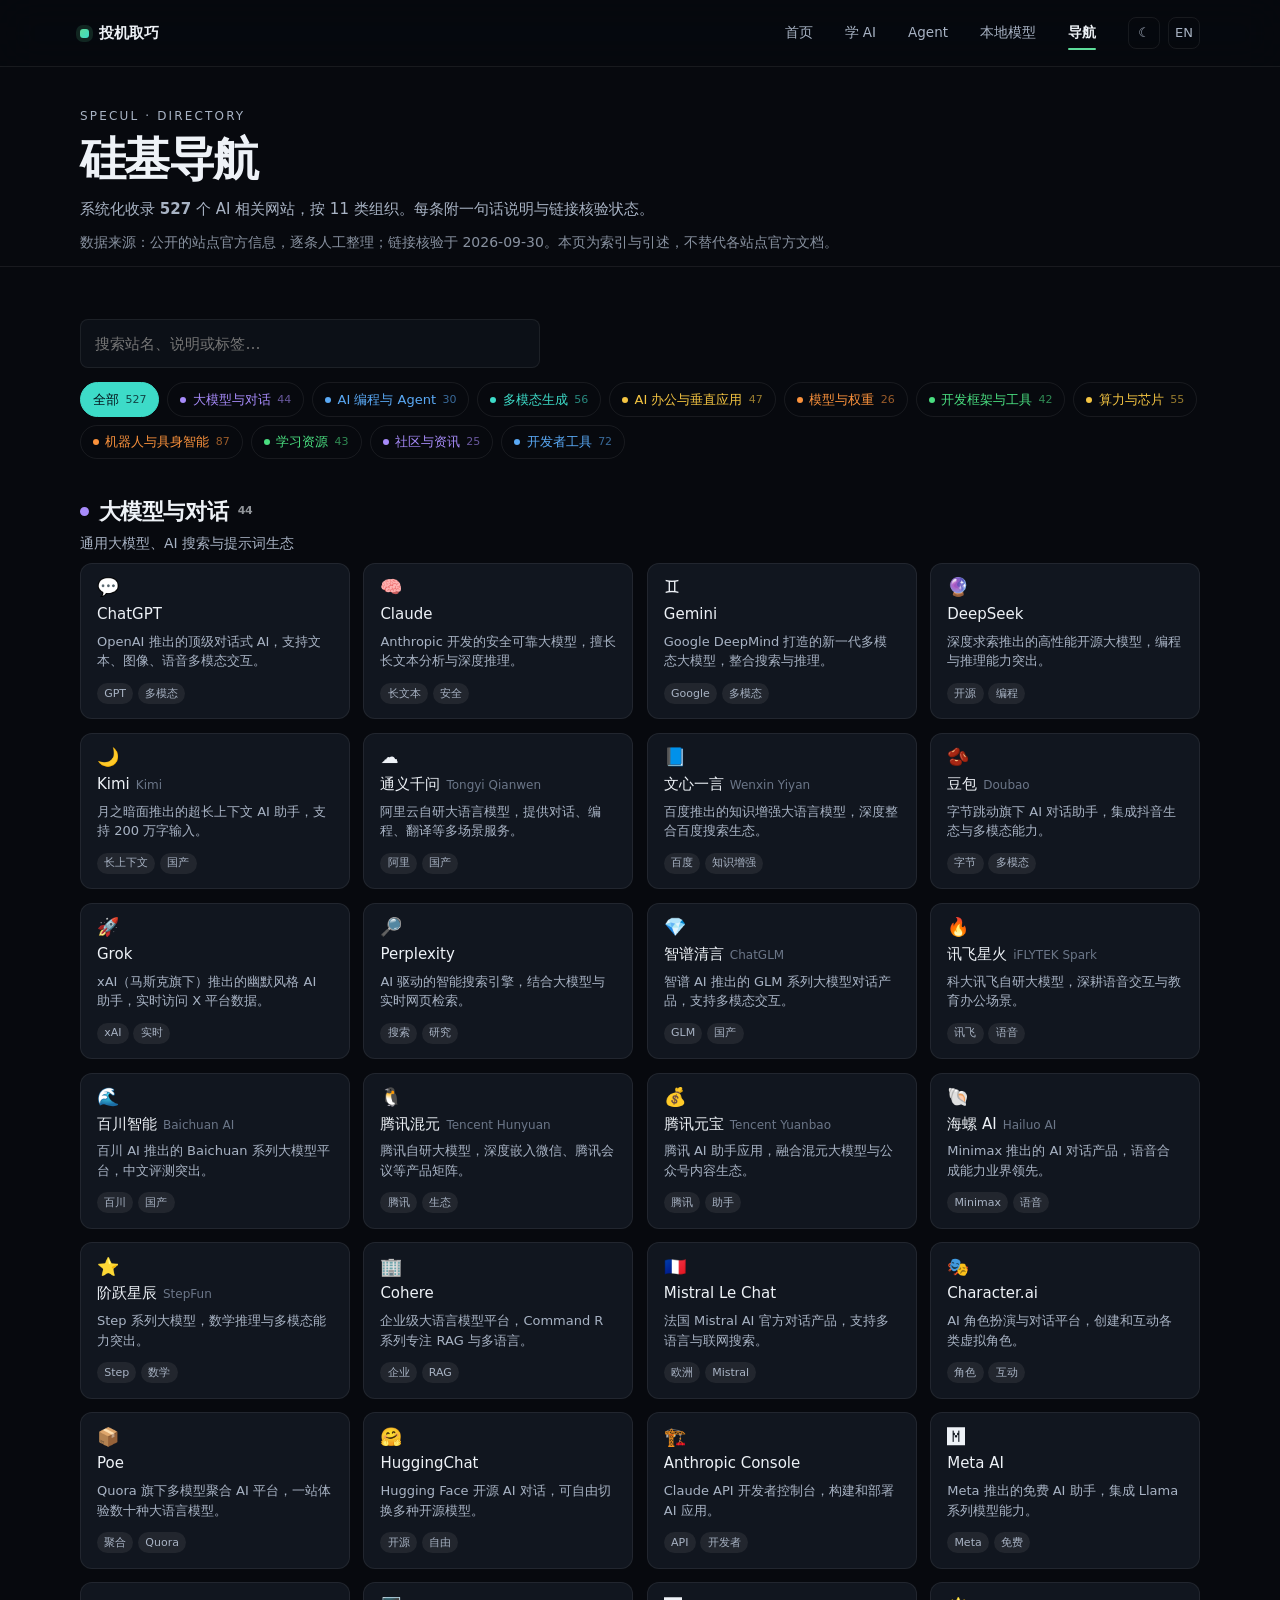
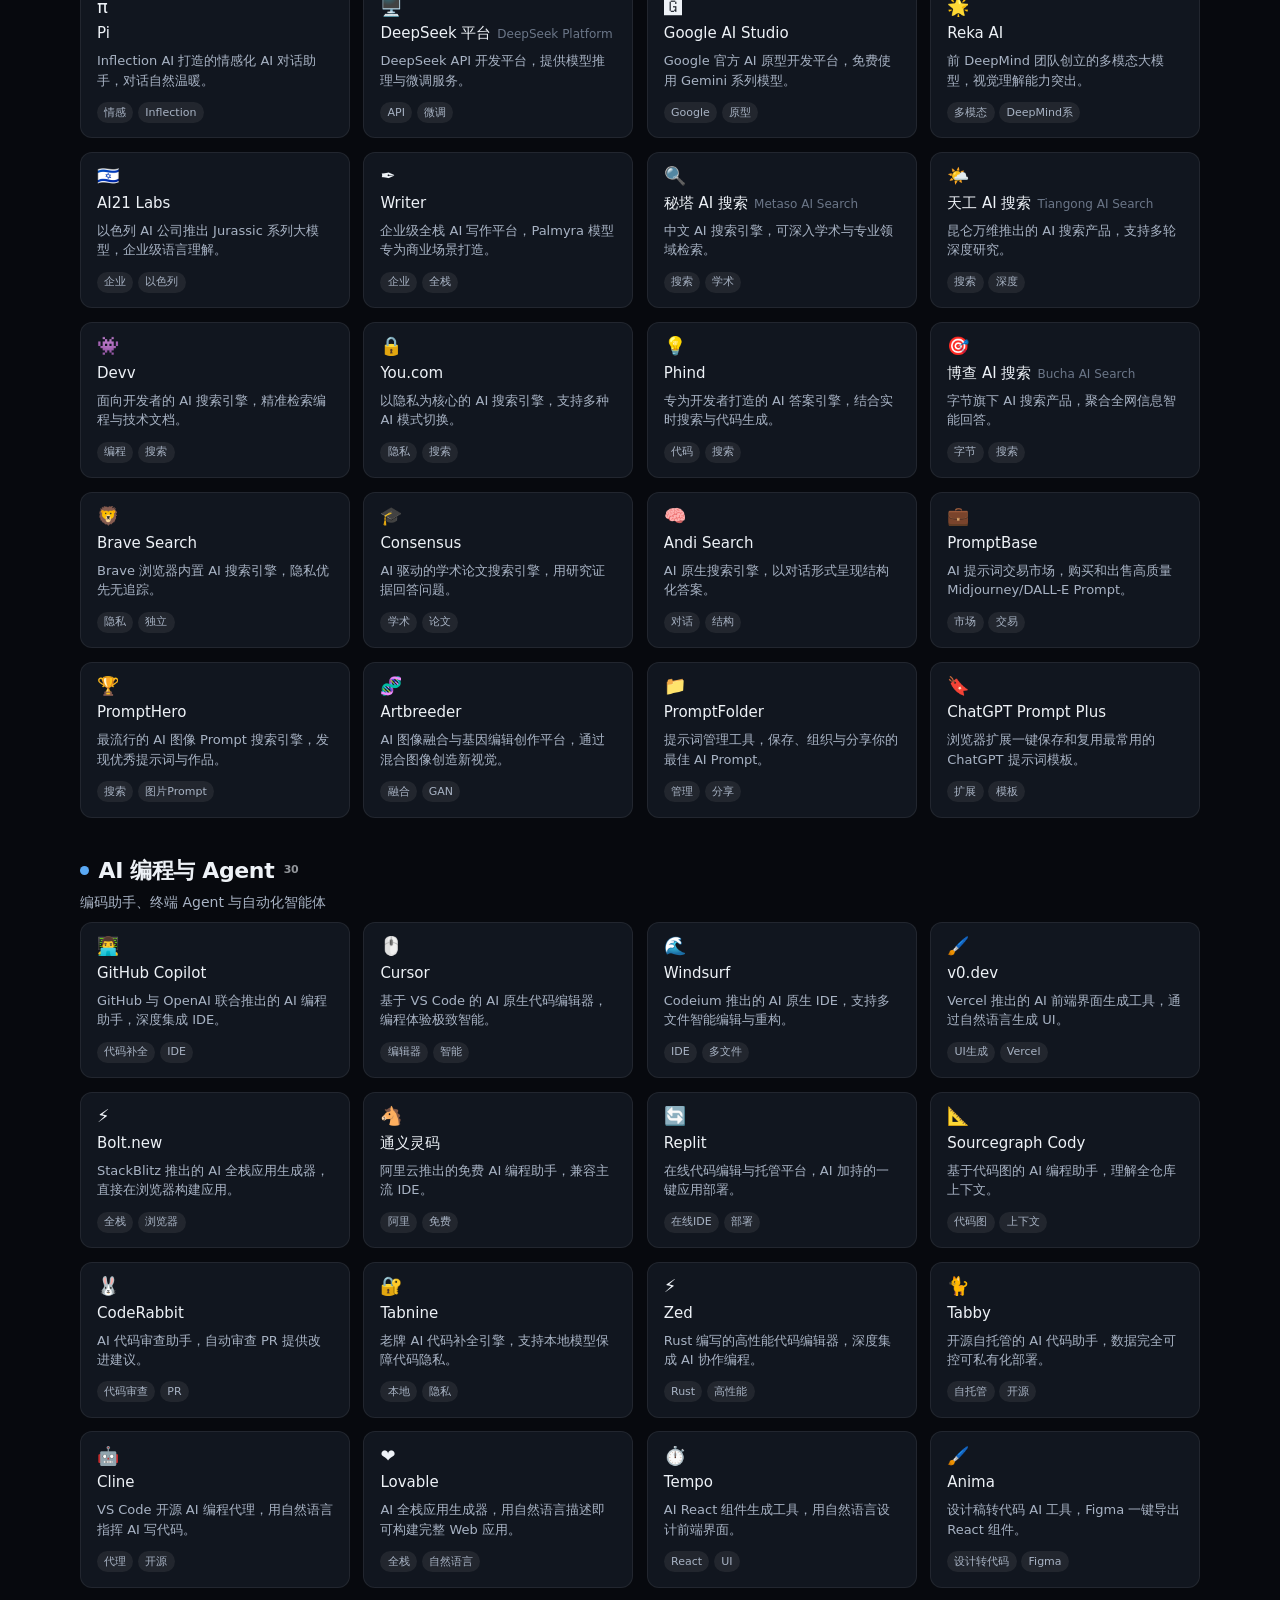
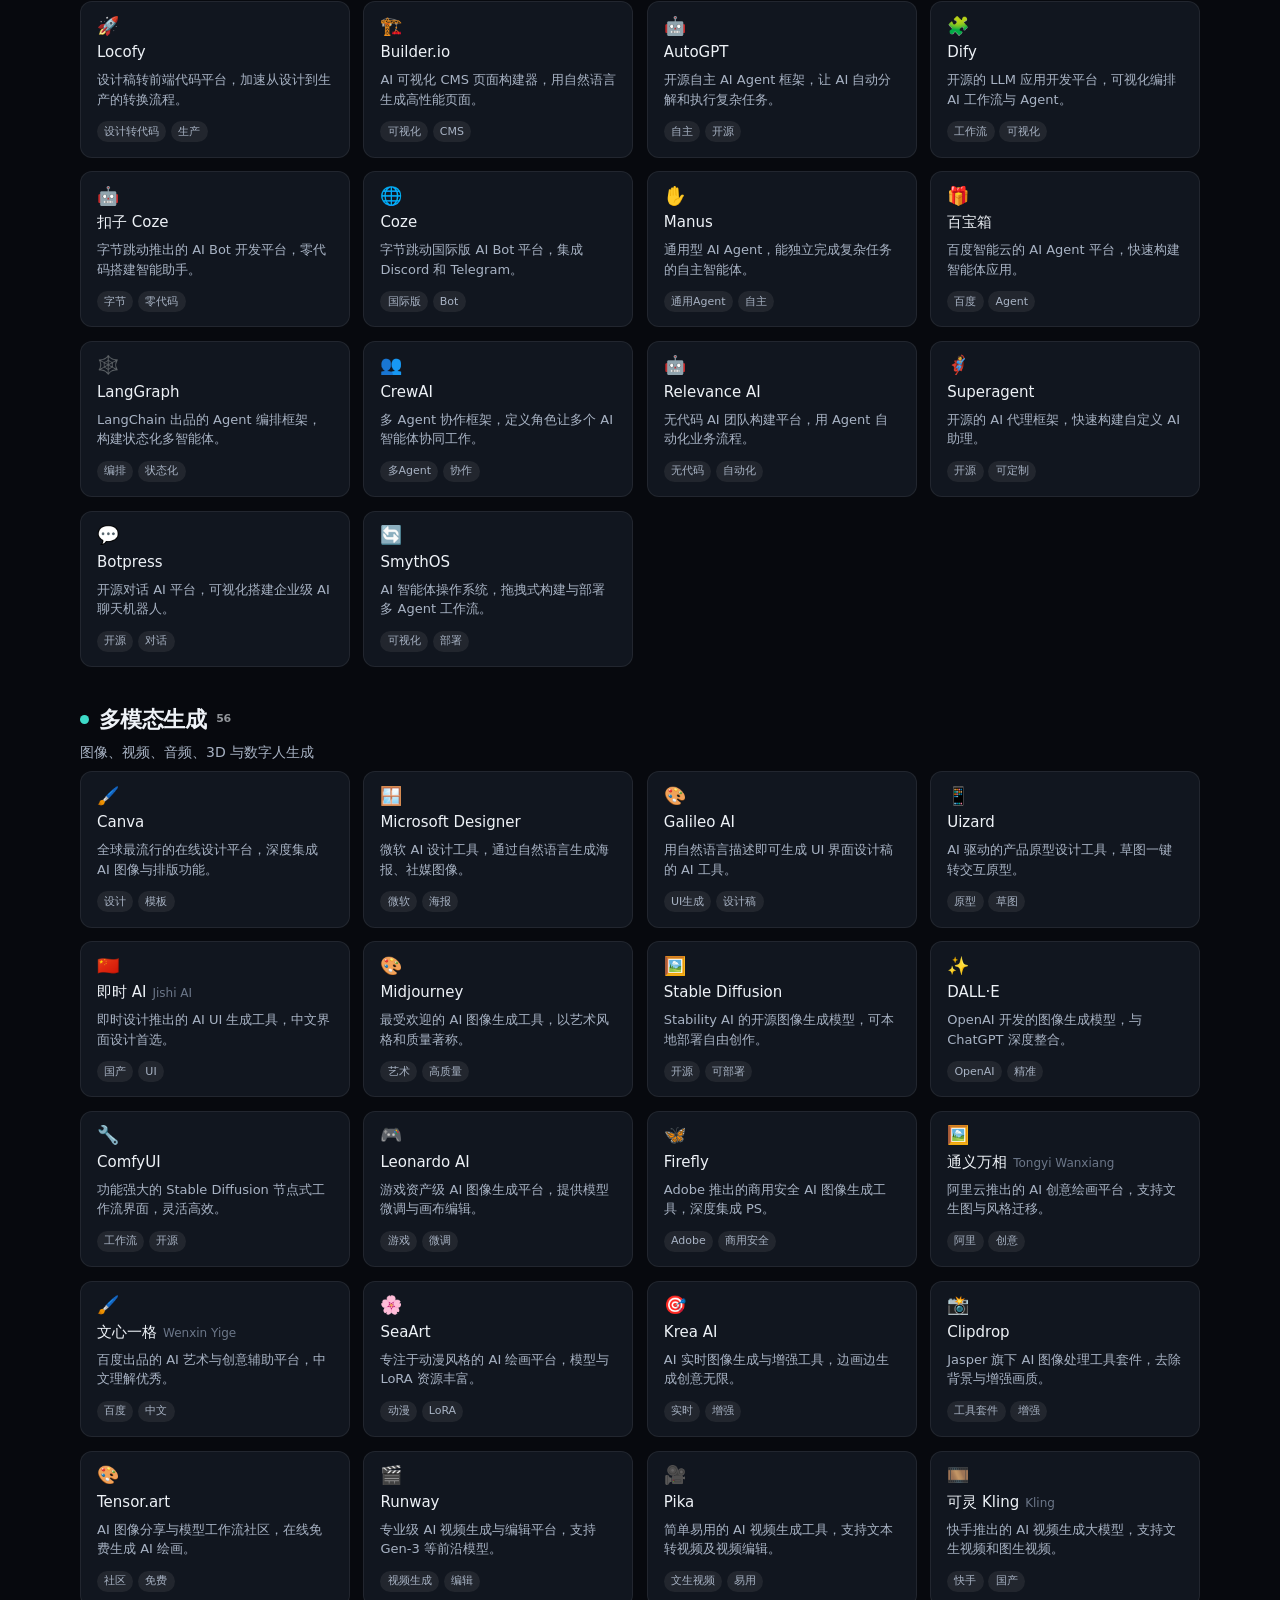
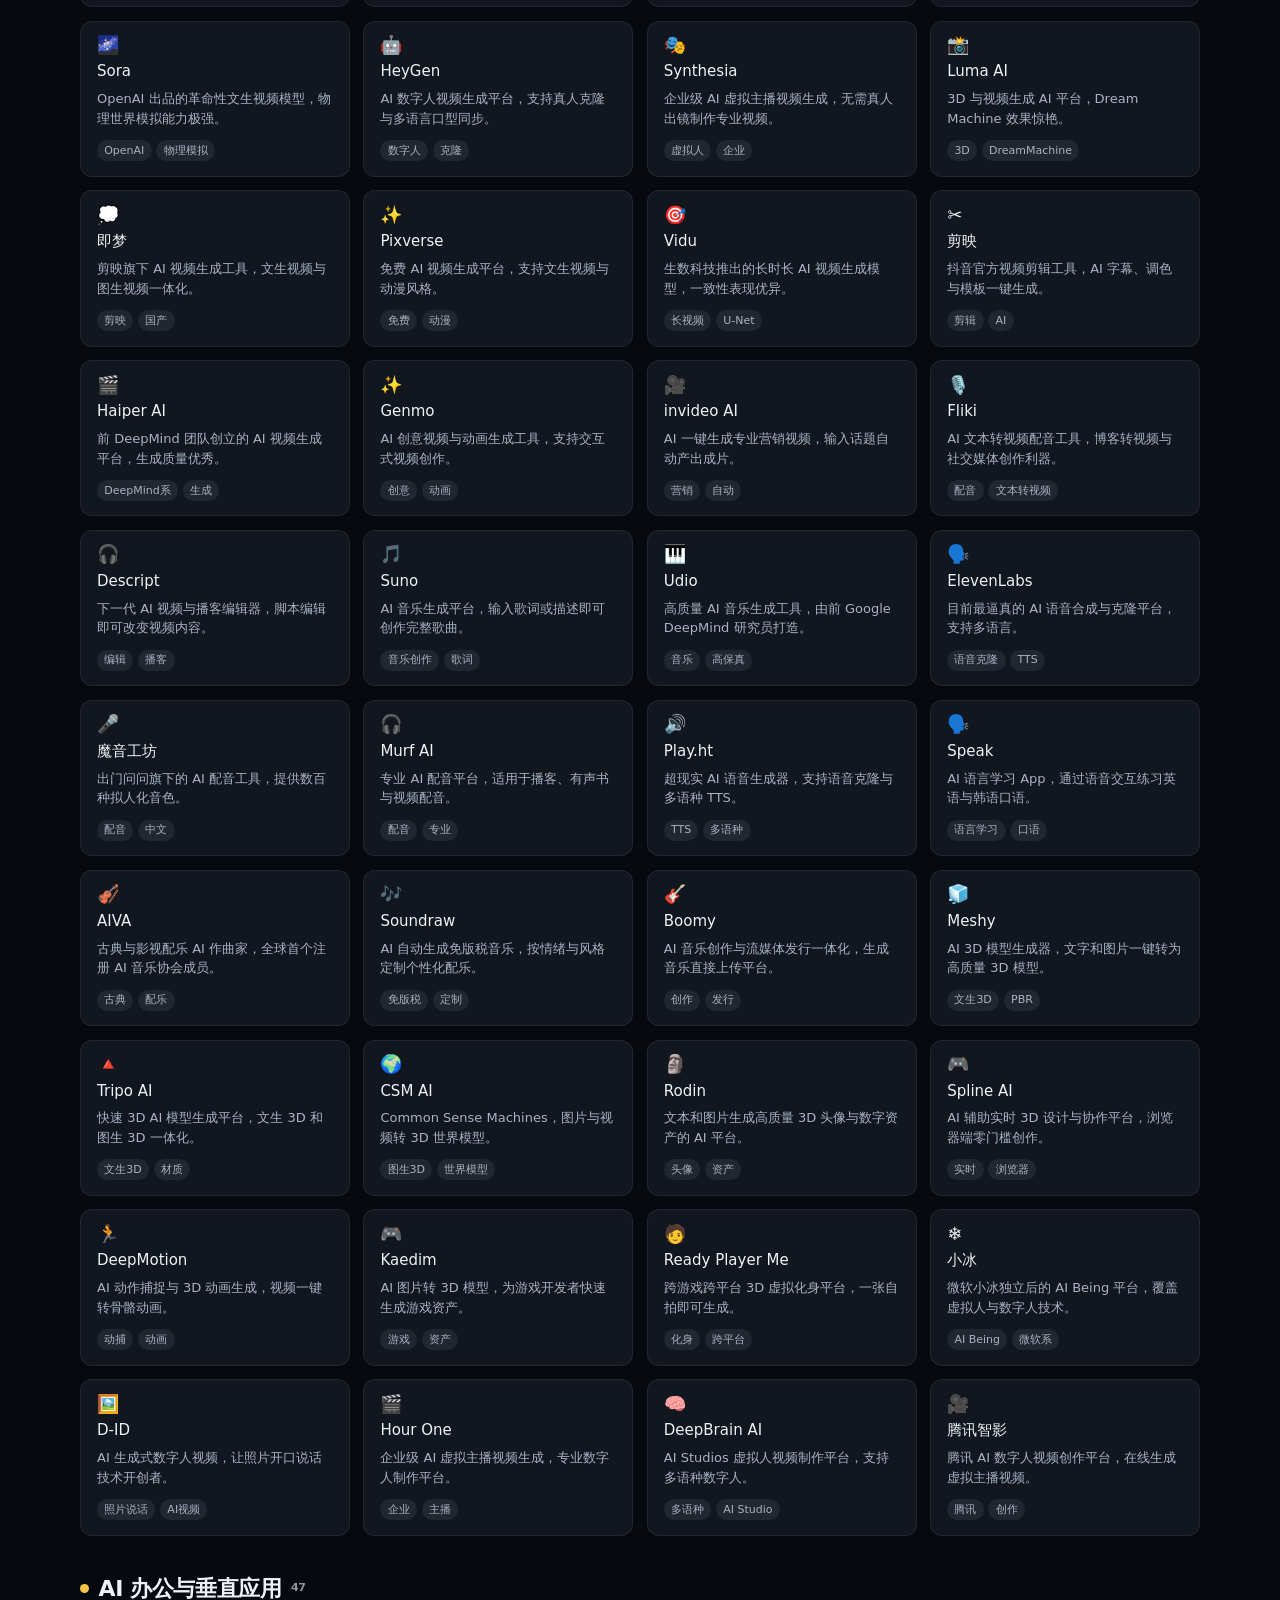
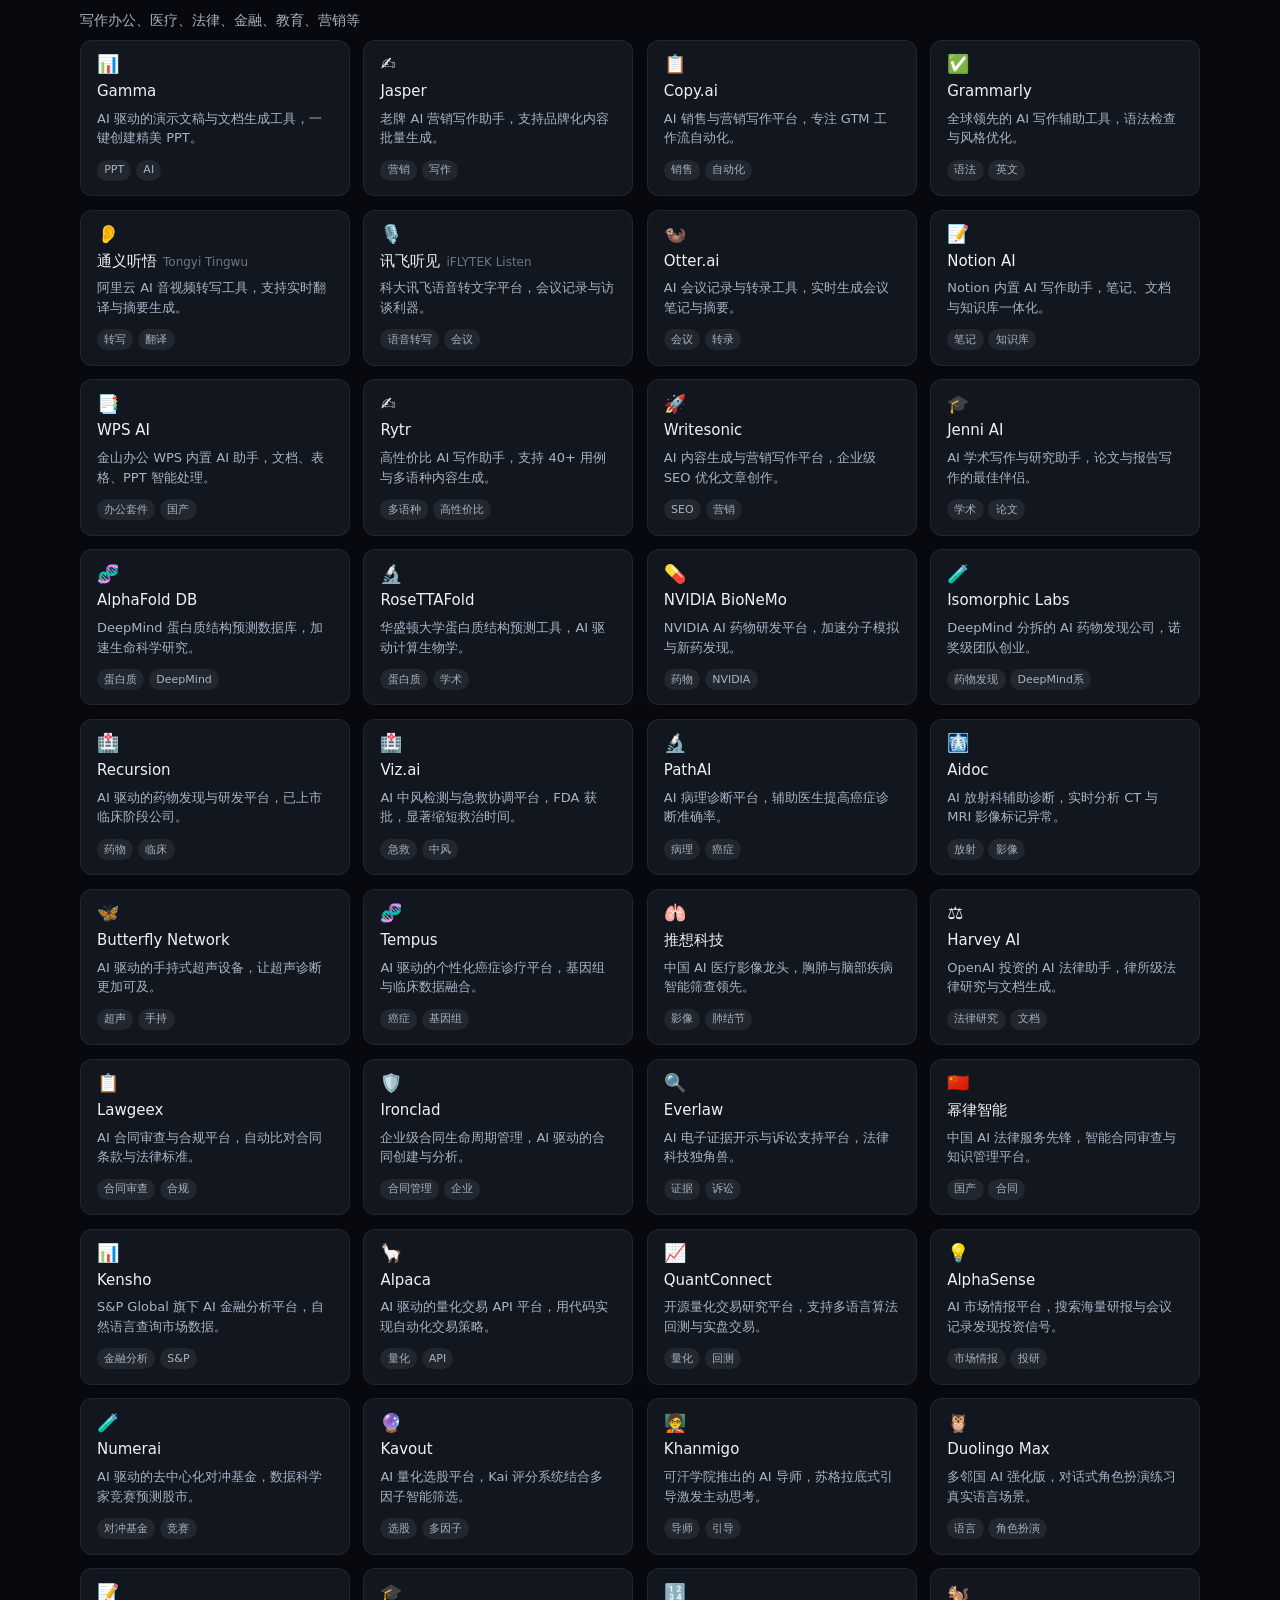
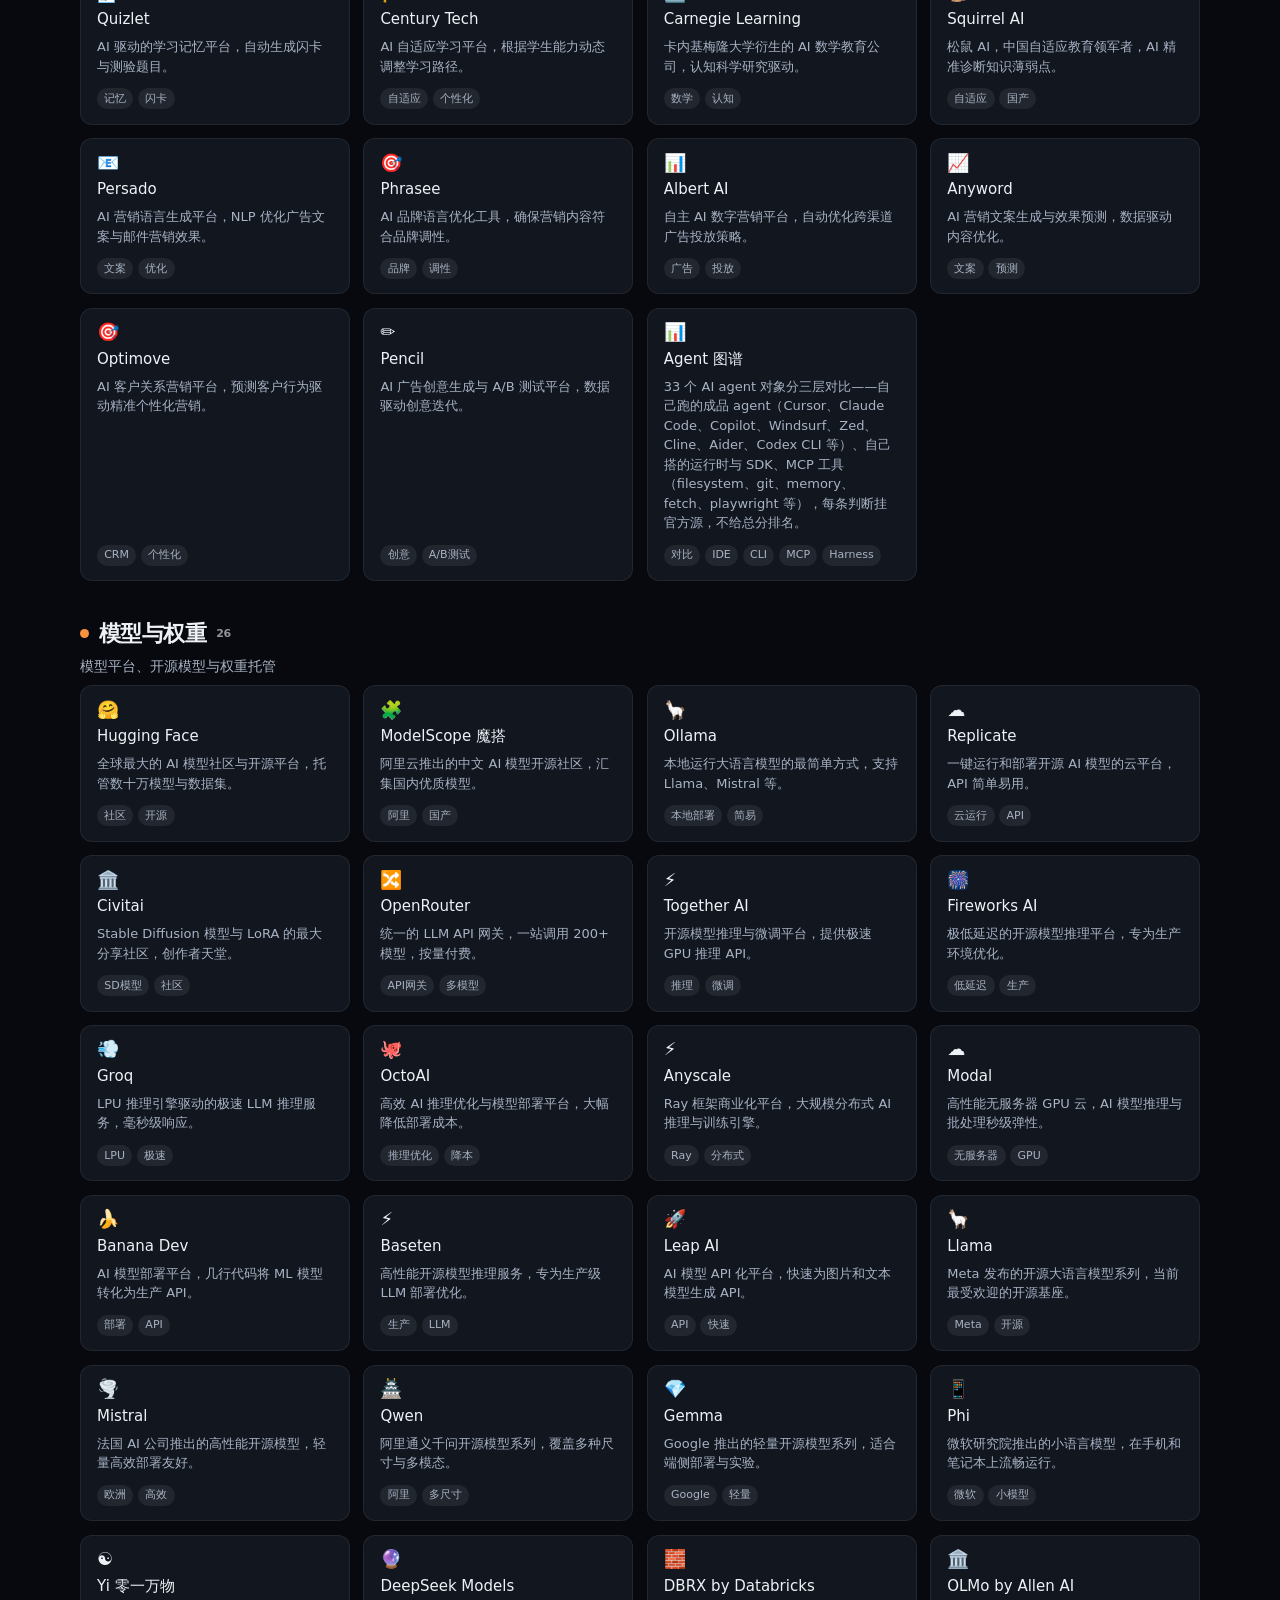
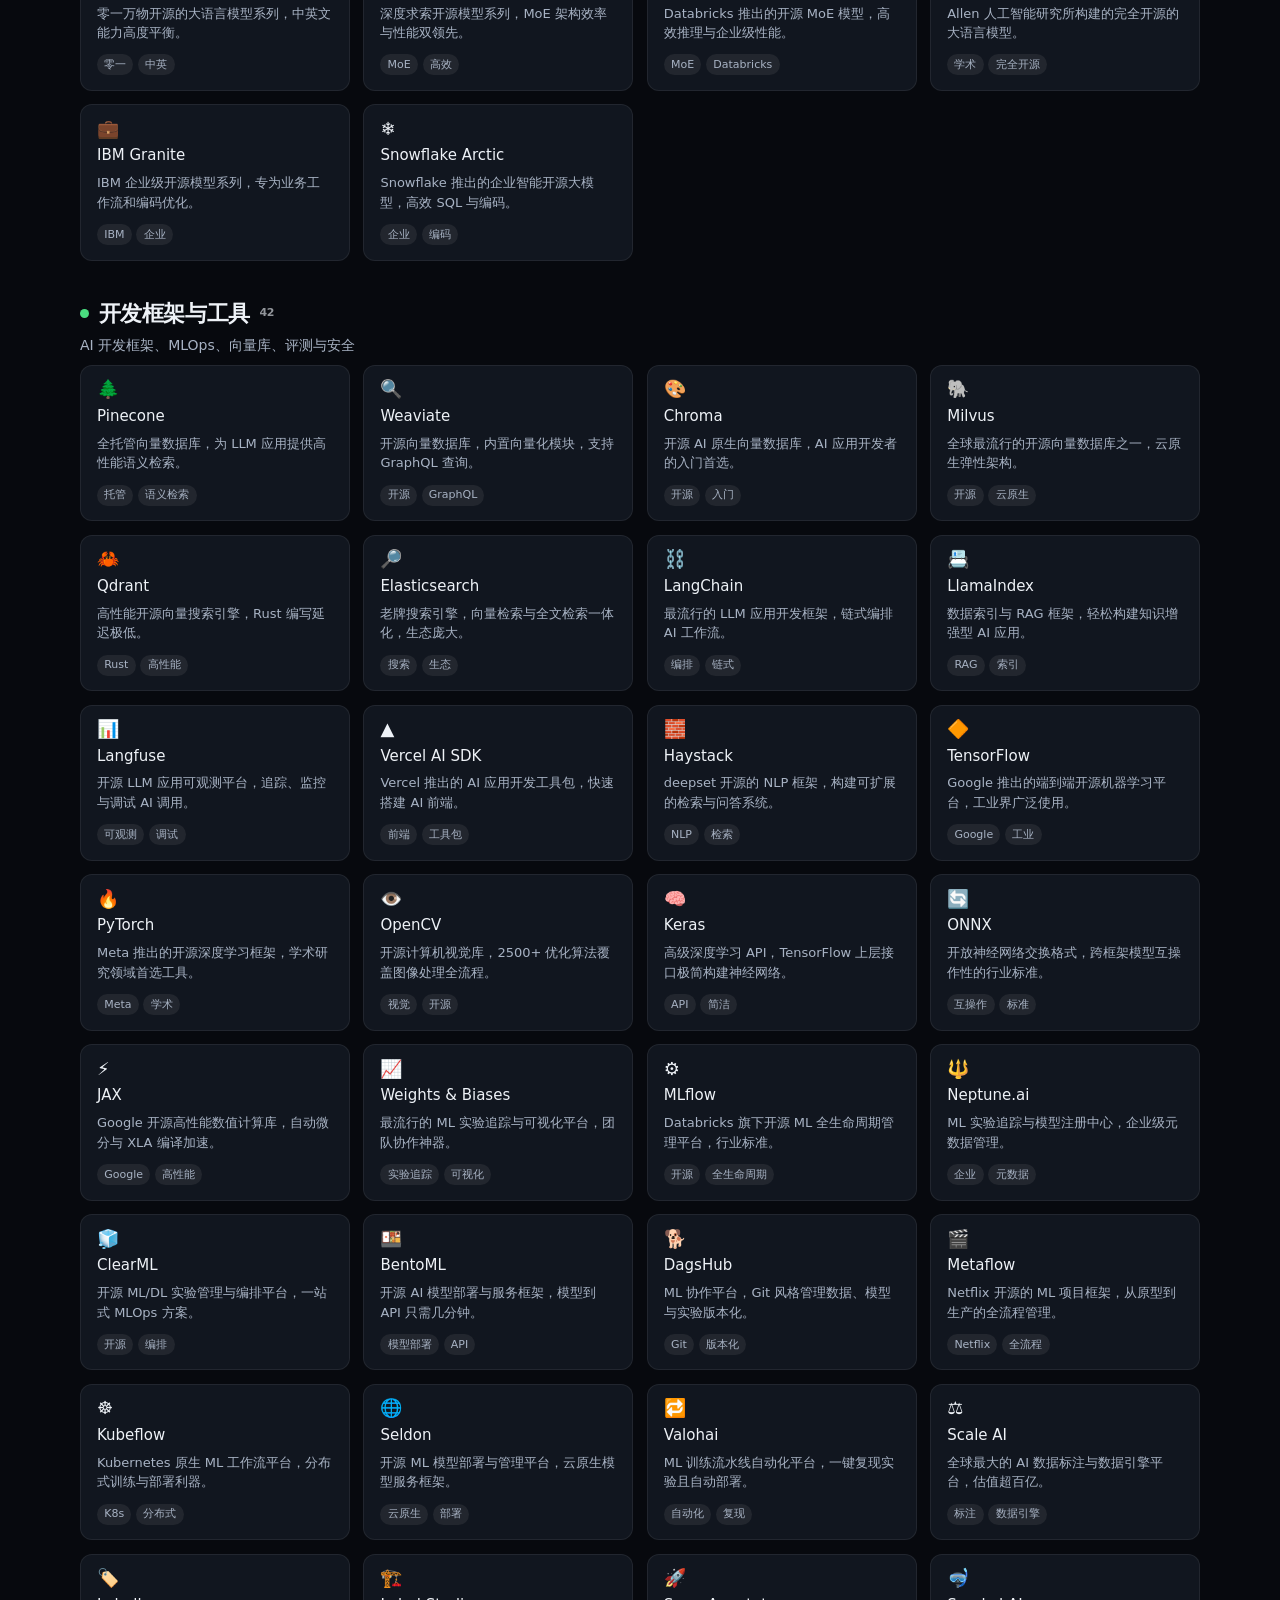
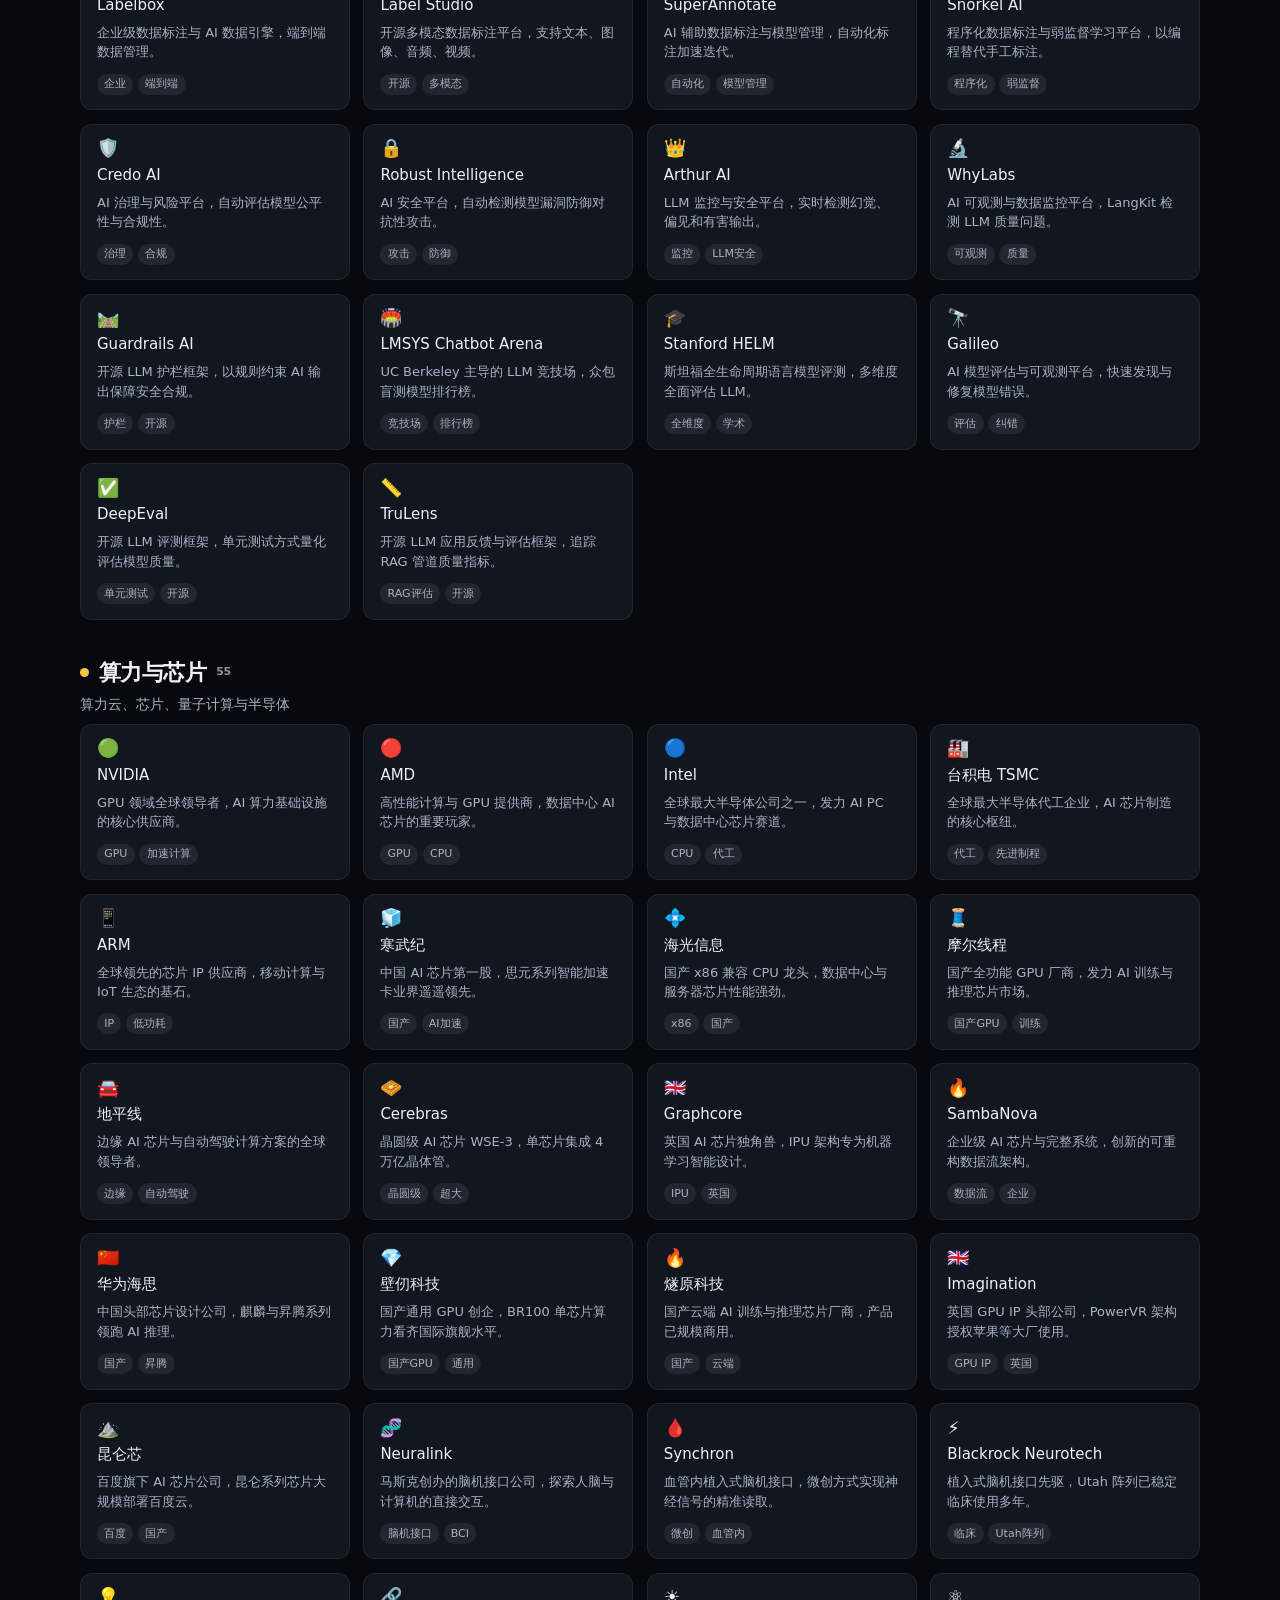
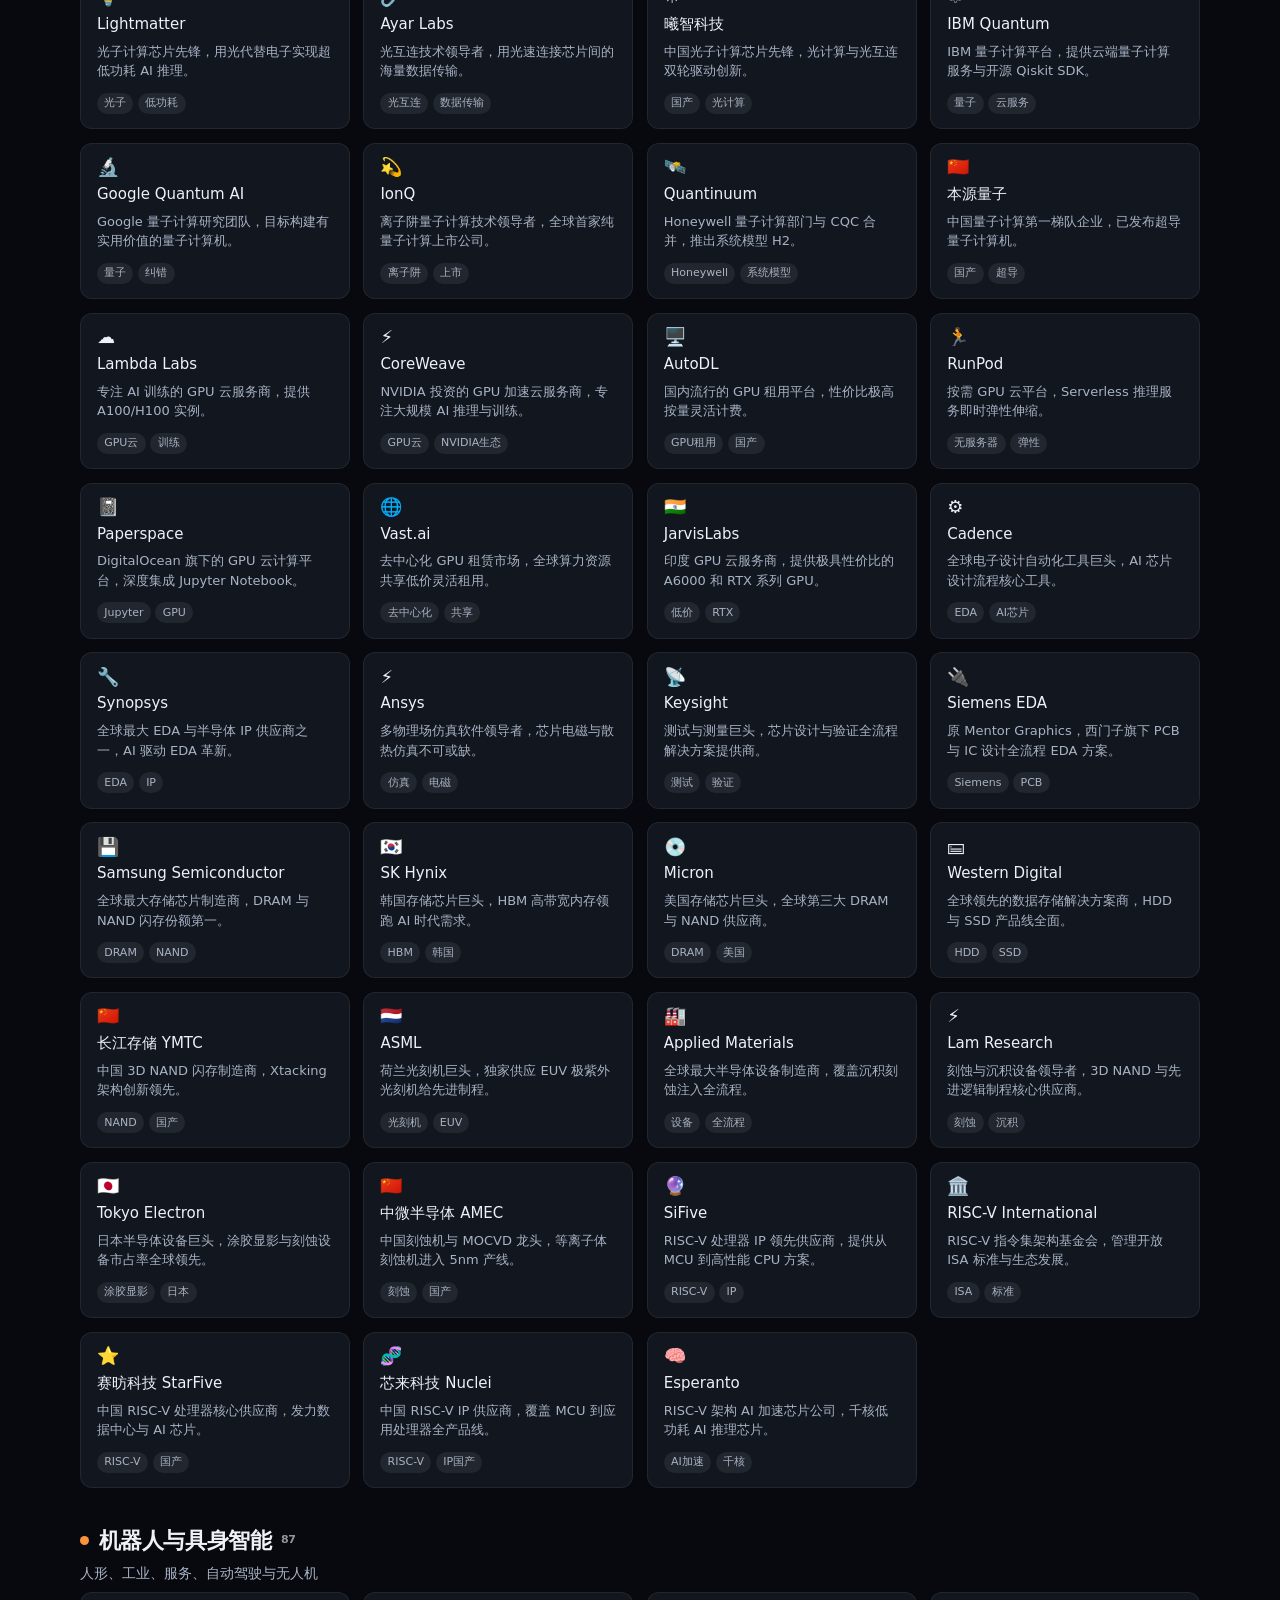
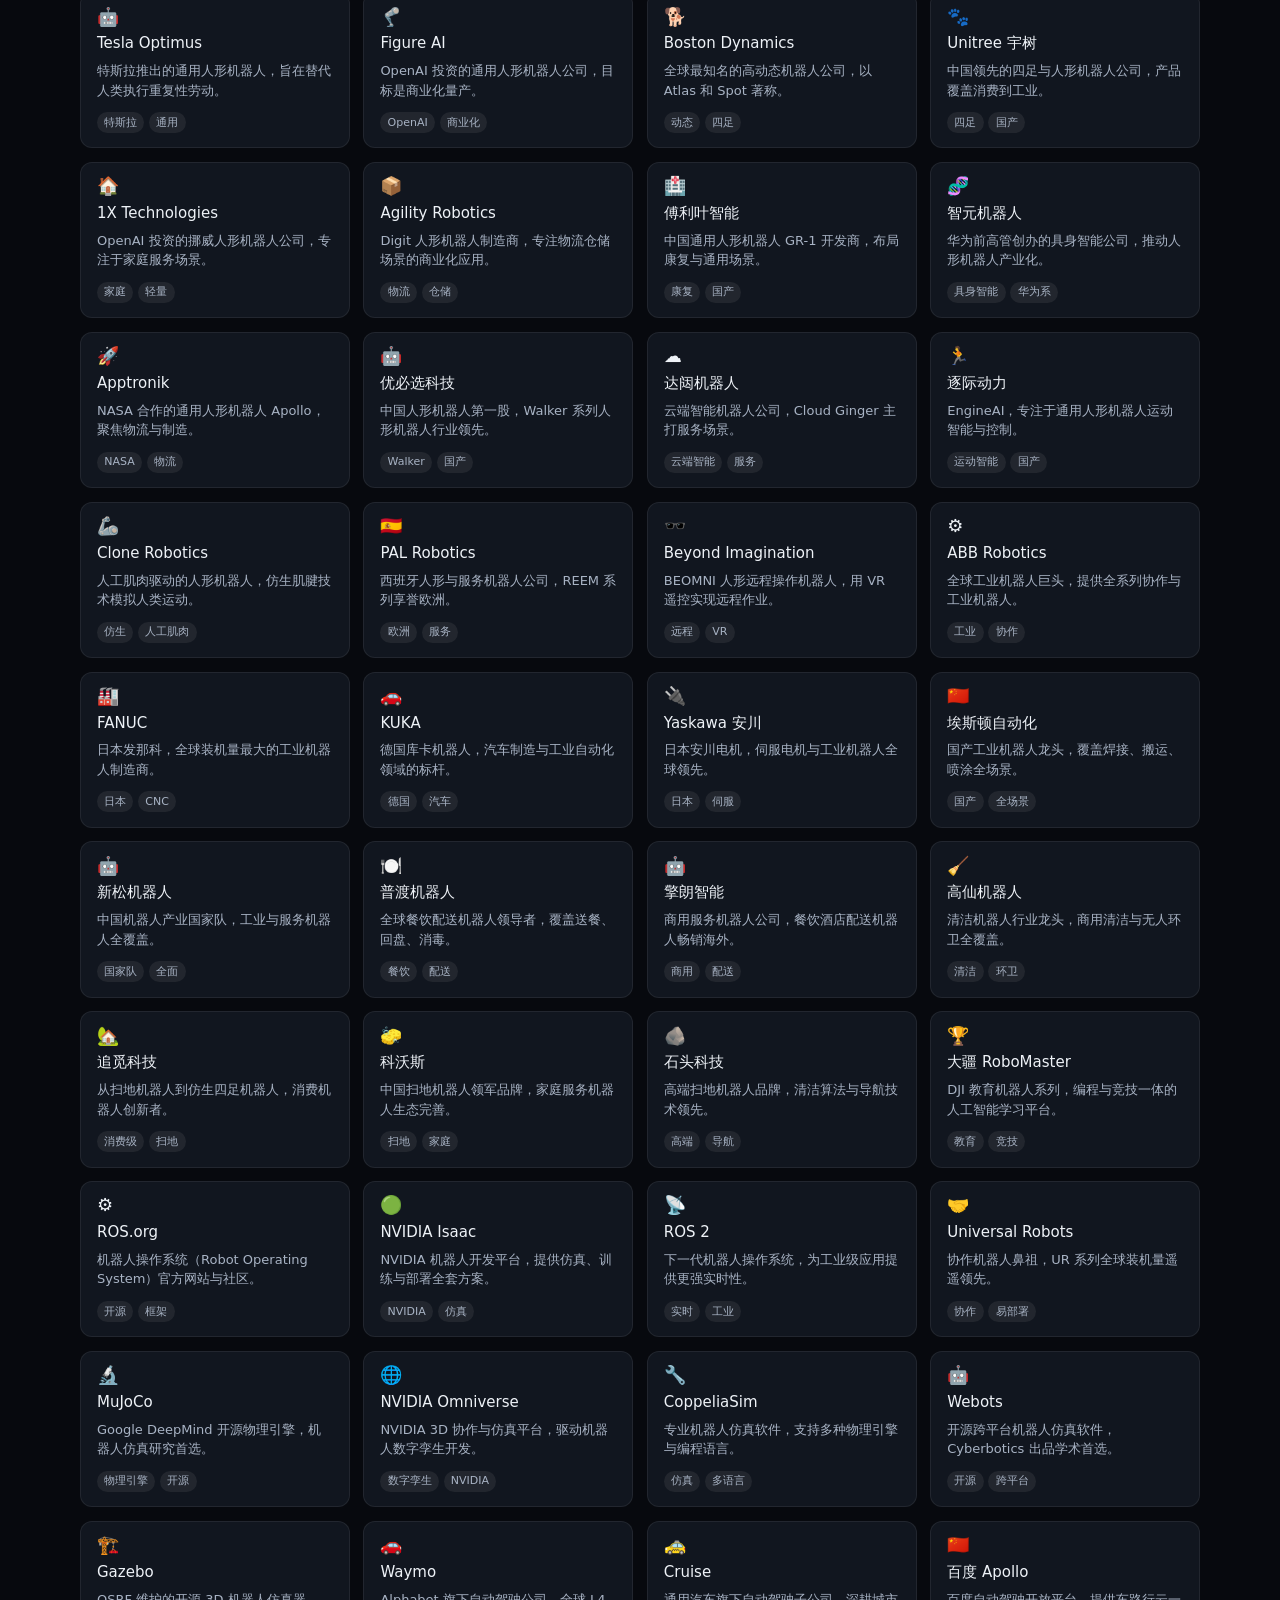
==== commit 6d5590d5: "i18n: 卡片描述 527 条全部人工翻译 + 标签英文 254 条（覆盖 50% 高频）+ 分类/筛选器/站名/页脚双语: index.html" ====
--- a/index.html
+++ b/index.html
@@ -79,266 +79,266 @@
           <a class="card" href="https://chat.openai.com" target="_blank" rel="noopener" data-cat="llm" data-blob="chatgpt openai 推出的顶级对话式 ai，支持文本、图像、语音多模态交互。 gpt·多模态">
             <span class="c-ic" aria-hidden="true">💬</span>
             <span class="c-nm">ChatGPT</span>
-            <span class="c-ds">OpenAI 推出的顶级对话式 AI，支持文本、图像、语音多模态交互。</span>
-            <span class="c-tg"><i>GPT</i><i>多模态</i></span>
+            <span class="c-ds"><span data-zh>OpenAI 推出的顶级对话式 AI，支持文本、图像、语音多模态交互。</span><span data-en>OpenAI&#39;s flagship conversational AI, with multimodal support across text, image and speech.</span></span>
+            <span class="c-tg"><i>GPT</i><i><span data-zh>多模态</span><span data-en>Multimodal</span></i></span>
           </a>
           <a class="card" href="https://claude.ai" target="_blank" rel="noopener" data-cat="llm" data-blob="claude anthropic 开发的安全可靠大模型，擅长长文本分析与深度推理。 长文本·安全">
             <span class="c-ic" aria-hidden="true">🧠</span>
             <span class="c-nm">Claude</span>
-            <span class="c-ds">Anthropic 开发的安全可靠大模型，擅长长文本分析与深度推理。</span>
-            <span class="c-tg"><i>长文本</i><i>安全</i></span>
+            <span class="c-ds"><span data-zh>Anthropic 开发的安全可靠大模型，擅长长文本分析与深度推理。</span><span data-en>Anthropic&#39;s safe, reliable model, strong at long-context analysis and deep reasoning.</span></span>
+            <span class="c-tg"><i><span data-zh>长文本</span><span data-en>Long-form text</span></i><i><span data-zh>安全</span><span data-en>Security</span></i></span>
           </a>
           <a class="card" href="https://gemini.google.com" target="_blank" rel="noopener" data-cat="llm" data-blob="gemini google deepmind 打造的新一代多模态大模型，整合搜索与推理。 google·多模态">
             <span class="c-ic" aria-hidden="true">♊</span>
             <span class="c-nm">Gemini</span>
-            <span class="c-ds">Google DeepMind 打造的新一代多模态大模型，整合搜索与推理。</span>
-            <span class="c-tg"><i>Google</i><i>多模态</i></span>
+            <span class="c-ds"><span data-zh>Google DeepMind 打造的新一代多模态大模型，整合搜索与推理。</span><span data-en>Google DeepMind&#39;s next-generation multimodal model, combining search with reasoning.</span></span>
+            <span class="c-tg"><i>Google</i><i><span data-zh>多模态</span><span data-en>Multimodal</span></i></span>
           </a>
           <a class="card" href="https://chat.deepseek.com" target="_blank" rel="noopener" data-cat="llm" data-blob="deepseek 深度求索推出的高性能开源大模型，编程与推理能力突出。 开源·编程">
             <span class="c-ic" aria-hidden="true">🔮</span>
             <span class="c-nm">DeepSeek</span>
-            <span class="c-ds">深度求索推出的高性能开源大模型，编程与推理能力突出。</span>
-            <span class="c-tg"><i>开源</i><i>编程</i></span>
+            <span class="c-ds"><span data-zh>深度求索推出的高性能开源大模型，编程与推理能力突出。</span><span data-en>DeepSeek&#39;s high-performance open model, notable for coding and reasoning.</span></span>
+            <span class="c-tg"><i><span data-zh>开源</span><span data-en>Open source</span></i><i><span data-zh>编程</span><span data-en>Coding</span></i></span>
           </a>
           <a class="card" href="https://kimi.moonshot.cn" target="_blank" rel="noopener" data-cat="llm" data-blob="kimi 月之暗面推出的超长上下文 ai 助手，支持 200 万字输入。 长上下文·国产">
             <span class="c-ic" aria-hidden="true">🌙</span>
             <span class="c-nm">Kimi<i class="c-nm-en">Kimi</i></span>
-            <span class="c-ds">月之暗面推出的超长上下文 AI 助手，支持 200 万字输入。</span>
-            <span class="c-tg"><i>长上下文</i><i>国产</i></span>
+            <span class="c-ds"><span data-zh>月之暗面推出的超长上下文 AI 助手，支持 200 万字输入。</span><span data-en>Moonshot&#39;s long-context assistant.</span></span>
+            <span class="c-tg"><i><span data-zh>长上下文</span><span data-en>Long context</span></i><i><span data-zh>国产</span><span data-en>Chinese-built</span></i></span>
           </a>
           <a class="card" href="https://tongyi.aliyun.com" target="_blank" rel="noopener" data-cat="llm" data-blob="通义千问 阿里云自研大语言模型，提供对话、编程、翻译等多场景服务。 阿里·国产">
             <span class="c-ic" aria-hidden="true">☁️</span>
             <span class="c-nm">通义千问<i class="c-nm-en">Tongyi Qianwen</i></span>
-            <span class="c-ds">阿里云自研大语言模型，提供对话、编程、翻译等多场景服务。</span>
-            <span class="c-tg"><i>阿里</i><i>国产</i></span>
+            <span class="c-ds"><span data-zh>阿里云自研大语言模型，提供对话、编程、翻译等多场景服务。</span><span data-en>Alibaba&#39;s Qwen family of models, open weights with strong multilingual ability.</span></span>
+            <span class="c-tg"><i><span data-zh>阿里</span><span data-en>Alibaba</span></i><i><span data-zh>国产</span><span data-en>Chinese-built</span></i></span>
           </a>
           <a class="card" href="https://yiyan.baidu.com" target="_blank" rel="noopener" data-cat="llm" data-blob="文心一言 百度推出的知识增强大语言模型，深度整合百度搜索生态。 百度·知识增强">
             <span class="c-ic" aria-hidden="true">📘</span>
             <span class="c-nm">文心一言<i class="c-nm-en">Wenxin Yiyan</i></span>
-            <span class="c-ds">百度推出的知识增强大语言模型，深度整合百度搜索生态。</span>
-            <span class="c-tg"><i>百度</i><i>知识增强</i></span>
+            <span class="c-ds"><span data-zh>百度推出的知识增强大语言模型，深度整合百度搜索生态。</span><span data-en>Baidu&#39;s ERNIE model family, built on long-standing Chinese language research.</span></span>
+            <span class="c-tg"><i><span data-zh>百度</span><span data-en>Baidu</span></i><i><span data-zh>知识增强</span><span data-en>Knowledge-enhanced</span></i></span>
           </a>
           <a class="card" href="https://www.doubao.com" target="_blank" rel="noopener" data-cat="llm" data-blob="豆包 字节跳动旗下 ai 对话助手，集成抖音生态与多模态能力。 字节·多模态">
             <span class="c-ic" aria-hidden="true">🫘</span>
             <span class="c-nm">豆包<i class="c-nm-en">Doubao</i></span>
-            <span class="c-ds">字节跳动旗下 AI 对话助手，集成抖音生态与多模态能力。</span>
-            <span class="c-tg"><i>字节</i><i>多模态</i></span>
+            <span class="c-ds"><span data-zh>字节跳动旗下 AI 对话助手，集成抖音生态与多模态能力。</span><span data-en>ByteDance&#39;s consumer AI assistant, strong at voice and everyday tasks.</span></span>
+            <span class="c-tg"><i><span data-zh>字节</span><span data-en>ByteDance</span></i><i><span data-zh>多模态</span><span data-en>Multimodal</span></i></span>
           </a>
           <a class="card" href="https://grok.com" target="_blank" rel="noopener" data-cat="llm" data-blob="grok xai（马斯克旗下）推出的幽默风格 ai 助手，实时访问 x 平台数据。 xai·实时">
             <span class="c-ic" aria-hidden="true">🚀</span>
             <span class="c-nm">Grok</span>
-            <span class="c-ds">xAI（马斯克旗下）推出的幽默风格 AI 助手，实时访问 X 平台数据。</span>
-            <span class="c-tg"><i>xAI</i><i>实时</i></span>
+            <span class="c-ds"><span data-zh>xAI（马斯克旗下）推出的幽默风格 AI 助手，实时访问 X 平台数据。</span><span data-en>xAI&#39;s (Elon Musk&#39;s) AI assistant with a humorous style, reaching X&#39;s data in real time.</span></span>
+            <span class="c-tg"><i>xAI</i><i><span data-zh>实时</span><span data-en>Real-time</span></i></span>
           </a>
           <a class="card" href="https://www.perplexity.ai" target="_blank" rel="noopener" data-cat="llm" data-blob="perplexity ai 驱动的智能搜索引擎，结合大模型与实时网页检索。 搜索·研究">
             <span class="c-ic" aria-hidden="true">🔎</span>
             <span class="c-nm">Perplexity</span>
-            <span class="c-ds">AI 驱动的智能搜索引擎，结合大模型与实时网页检索。</span>
-            <span class="c-tg"><i>搜索</i><i>研究</i></span>
+            <span class="c-ds"><span data-zh>AI 驱动的智能搜索引擎，结合大模型与实时网页检索。</span><span data-en>An AI-powered search engine combining large models with live web retrieval.</span></span>
+            <span class="c-tg"><i><span data-zh>搜索</span><span data-en>Search</span></i><i><span data-zh>研究</span><span data-en>Research</span></i></span>
           </a>
           <a class="card" href="https://chatglm.cn" target="_blank" rel="noopener" data-cat="llm" data-blob="智谱清言 智谱 ai 推出的 glm 系列大模型对话产品，支持多模态交互。 glm·国产">
             <span class="c-ic" aria-hidden="true">💎</span>
             <span class="c-nm">智谱清言<i class="c-nm-en">ChatGLM</i></span>
-            <span class="c-ds">智谱 AI 推出的 GLM 系列大模型对话产品，支持多模态交互。</span>
-            <span class="c-tg"><i>GLM</i><i>国产</i></span>
+            <span class="c-ds"><span data-zh>智谱 AI 推出的 GLM 系列大模型对话产品，支持多模态交互。</span><span data-en>Zhipu&#39;s GLM family, known for the ChatGLM open models and agent tooling.</span></span>
+            <span class="c-tg"><i>GLM</i><i><span data-zh>国产</span><span data-en>Chinese-built</span></i></span>
           </a>
           <a class="card" href="https://xinghuo.xfyun.cn" target="_blank" rel="noopener" data-cat="llm" data-blob="讯飞星火 科大讯飞自研大模型，深耕语音交互与教育办公场景。 讯飞·语音">
             <span class="c-ic" aria-hidden="true">🔥</span>
             <span class="c-nm">讯飞星火<i class="c-nm-en">iFLYTEK Spark</i></span>
-            <span class="c-ds">科大讯飞自研大模型，深耕语音交互与教育办公场景。</span>
-            <span class="c-tg"><i>讯飞</i><i>语音</i></span>
+            <span class="c-ds"><span data-zh>科大讯飞自研大模型，深耕语音交互与教育办公场景。</span><span data-en>iFLYTEK&#39;s Spark model, tuned for Chinese and speech-heavy tasks.</span></span>
+            <span class="c-tg"><i><span data-zh>讯飞</span><span data-en>iFLYTEK</span></i><i><span data-zh>语音</span><span data-en>Speech</span></i></span>
           </a>
           <a class="card" href="https://www.baichuan-ai.com" target="_blank" rel="noopener" data-cat="llm" data-blob="百川智能 百川 ai 推出的 baichuan 系列大模型平台，中文评测突出。 百川·国产">
             <span class="c-ic" aria-hidden="true">🌊</span>
             <span class="c-nm">百川智能<i class="c-nm-en">Baichuan AI</i></span>
-            <span class="c-ds">百川 AI 推出的 Baichuan 系列大模型平台，中文评测突出。</span>
-            <span class="c-tg"><i>百川</i><i>国产</i></span>
+            <span class="c-ds"><span data-zh>百川 AI 推出的 Baichuan 系列大模型平台，中文评测突出。</span><span data-en>Baichuan AI&#39;s models, notable for medical-domain accuracy.</span></span>
+            <span class="c-tg"><i><span data-zh>百川</span><span data-en>Baichuan</span></i><i><span data-zh>国产</span><span data-en>Chinese-built</span></i></span>
           </a>
           <a class="card" href="https://hunyuan.tencent.com" target="_blank" rel="noopener" data-cat="llm" data-blob="腾讯混元 腾讯自研大模型，深度嵌入微信、腾讯会议等产品矩阵。 腾讯·生态">
             <span class="c-ic" aria-hidden="true">🐧</span>
             <span class="c-nm">腾讯混元<i class="c-nm-en">Tencent Hunyuan</i></span>
-            <span class="c-ds">腾讯自研大模型，深度嵌入微信、腾讯会议等产品矩阵。</span>
-            <span class="c-tg"><i>腾讯</i><i>生态</i></span>
+            <span class="c-ds"><span data-zh>腾讯自研大模型，深度嵌入微信、腾讯会议等产品矩阵。</span><span data-en>Tencent&#39;s Hunyuan model family, used across Tencent&#39;s products.</span></span>
+            <span class="c-tg"><i><span data-zh>腾讯</span><span data-en>Tencent</span></i><i><span data-zh>生态</span><span data-en>Ecosystem</span></i></span>
           </a>
           <a class="card" href="https://yuanbao.tencent.com" target="_blank" rel="noopener" data-cat="llm" data-blob="腾讯元宝 腾讯 ai 助手应用，融合混元大模型与公众号内容生态。 腾讯·助手">
             <span class="c-ic" aria-hidden="true">💰</span>
             <span class="c-nm">腾讯元宝<i class="c-nm-en">Tencent Yuanbao</i></span>
-            <span class="c-ds">腾讯 AI 助手应用，融合混元大模型与公众号内容生态。</span>
-            <span class="c-tg"><i>腾讯</i><i>助手</i></span>
+            <span class="c-ds"><span data-zh>腾讯 AI 助手应用，融合混元大模型与公众号内容生态。</span><span data-en>Tencent&#39;s Yuanbao assistant, built on the Hunyuan models.</span></span>
+            <span class="c-tg"><i><span data-zh>腾讯</span><span data-en>Tencent</span></i><i><span data-zh>助手</span><span data-en>Assistant</span></i></span>
           </a>
           <a class="card" href="https://hailuoai.com" target="_blank" rel="noopener" data-cat="llm" data-blob="海螺 ai minimax 推出的 ai 对话产品，语音合成能力业界领先。 minimax·语音">
             <span class="c-ic" aria-hidden="true">🐚</span>
             <span class="c-nm">海螺 AI<i class="c-nm-en">Hailuo AI</i></span>
-            <span class="c-ds">Minimax 推出的 AI 对话产品，语音合成能力业界领先。</span>
-            <span class="c-tg"><i>Minimax</i><i>语音</i></span>
+            <span class="c-ds"><span data-zh>Minimax 推出的 AI 对话产品，语音合成能力业界领先。</span><span data-en>MiniMax&#39;s AI assistant, strong on voice and video generation.</span></span>
+            <span class="c-tg"><i><span data-zh>Minimax</span><span data-en>MiniMax</span></i><i><span data-zh>语音</span><span data-en>Speech</span></i></span>
           </a>
           <a class="card" href="https://www.stepfun.com" target="_blank" rel="noopener" data-cat="llm" data-blob="阶跃星辰 step 系列大模型，数学推理与多模态能力突出。 step·数学">
             <span class="c-ic" aria-hidden="true">⭐</span>
             <span class="c-nm">阶跃星辰<i class="c-nm-en">StepFun</i></span>
-            <span class="c-ds">Step 系列大模型，数学推理与多模态能力突出。</span>
-            <span class="c-tg"><i>Step</i><i>数学</i></span>
+            <span class="c-ds"><span data-zh>Step 系列大模型，数学推理与多模态能力突出。</span><span data-en>StepFun&#39;s multimodal models, with particular strength on Chinese typography and images.</span></span>
+            <span class="c-tg"><i><span data-zh>Step</span><span data-en>StepFun</span></i><i><span data-zh>数学</span><span data-en>Mathematics</span></i></span>
           </a>
           <a class="card" href="https://cohere.com" target="_blank" rel="noopener" data-cat="llm" data-blob="cohere 企业级大语言模型平台，command r 系列专注 rag 与多语言。 企业·rag">
             <span class="c-ic" aria-hidden="true">🏢</span>
             <span class="c-nm">Cohere</span>
-            <span class="c-ds">企业级大语言模型平台，Command R 系列专注 RAG 与多语言。</span>
-            <span class="c-tg"><i>企业</i><i>RAG</i></span>
+            <span class="c-ds"><span data-zh>企业级大语言模型平台，Command R 系列专注 RAG 与多语言。</span><span data-en>An enterprise LLM platform whose Command R series focuses on RAG and multilingual use.</span></span>
+            <span class="c-tg"><i><span data-zh>企业</span><span data-en>Enterprise</span></i><i>RAG</i></span>
           </a>
           <a class="card" href="https://chat.mistral.ai" target="_blank" rel="noopener" data-cat="llm" data-blob="mistral le chat 法国 mistral ai 官方对话产品，支持多语言与联网搜索。 欧洲·mistral">
             <span class="c-ic" aria-hidden="true">🇫🇷</span>
             <span class="c-nm">Mistral Le Chat</span>
-            <span class="c-ds">法国 Mistral AI 官方对话产品，支持多语言与联网搜索。</span>
-            <span class="c-tg"><i>欧洲</i><i>Mistral</i></span>
+            <span class="c-ds"><span data-zh>法国 Mistral AI 官方对话产品，支持多语言与联网搜索。</span><span data-en>Mistral AI&#39;s official assistant, supporting multiple languages and web search.</span></span>
+            <span class="c-tg"><i><span data-zh>欧洲</span><span data-en>Europe</span></i><i>Mistral</i></span>
           </a>
           <a class="card" href="https://character.ai" target="_blank" rel="noopener" data-cat="llm" data-blob="character.ai ai 角色扮演与对话平台，创建和互动各类虚拟角色。 角色·互动">
             <span class="c-ic" aria-hidden="true">🎭</span>
             <span class="c-nm">Character.ai</span>
-            <span class="c-ds">AI 角色扮演与对话平台，创建和互动各类虚拟角色。</span>
-            <span class="c-tg"><i>角色</i><i>互动</i></span>
+            <span class="c-ds"><span data-zh>AI 角色扮演与对话平台，创建和互动各类虚拟角色。</span><span data-en>A platform for AI role-play and conversation, for creating and interacting with characters.</span></span>
+            <span class="c-tg"><i><span data-zh>角色</span><span data-en>Personas</span></i><i><span data-zh>互动</span><span data-en>Interactive</span></i></span>
           </a>
           <a class="card" href="https://poe.com" target="_blank" rel="noopener" data-cat="llm" data-blob="poe quora 旗下多模型聚合 ai 平台，一站体验数十种大语言模型。 聚合·quora">
             <span class="c-ic" aria-hidden="true">📦</span>
             <span class="c-nm">Poe</span>
-            <span class="c-ds">Quora 旗下多模型聚合 AI 平台，一站体验数十种大语言模型。</span>
-            <span class="c-tg"><i>聚合</i><i>Quora</i></span>
+            <span class="c-ds"><span data-zh>Quora 旗下多模型聚合 AI 平台，一站体验数十种大语言模型。</span><span data-en>Quora&#39;s multi-model AI platform — dozens of LLMs to try in one place.</span></span>
+            <span class="c-tg"><i><span data-zh>聚合</span><span data-en>Aggregation</span></i><i>Quora</i></span>
           </a>
           <a class="card" href="https://huggingface.co/chat" target="_blank" rel="noopener" data-cat="llm" data-blob="huggingchat hugging face 开源 ai 对话，可自由切换多种开源模型。 开源·自由">
             <span class="c-ic" aria-hidden="true">🤗</span>
             <span class="c-nm">HuggingChat</span>
-            <span class="c-ds">Hugging Face 开源 AI 对话，可自由切换多种开源模型。</span>
-            <span class="c-tg"><i>开源</i><i>自由</i></span>
+            <span class="c-ds"><span data-zh>Hugging Face 开源 AI 对话，可自由切换多种开源模型。</span><span data-en>Hugging Face&#39;s open chat, freely switching between open models.</span></span>
+            <span class="c-tg"><i><span data-zh>开源</span><span data-en>Open source</span></i><i><span data-zh>自由</span><span data-en>Unconstrained</span></i></span>
           </a>
           <a class="card" href="https://console.anthropic.com" target="_blank" rel="noopener" data-cat="llm" data-blob="anthropic console claude api 开发者控制台，构建和部署 ai 应用。 api·开发者">
             <span class="c-ic" aria-hidden="true">🏗️</span>
             <span class="c-nm">Anthropic Console</span>
-            <span class="c-ds">Claude API 开发者控制台，构建和部署 AI 应用。</span>
-            <span class="c-tg"><i>API</i><i>开发者</i></span>
+            <span class="c-ds"><span data-zh>Claude API 开发者控制台，构建和部署 AI 应用。</span><span data-en>The developer console for the Claude API, for building and deploying AI applications.</span></span>
+            <span class="c-tg"><i>API</i><i><span data-zh>开发者</span><span data-en>Developers</span></i></span>
           </a>
           <a class="card" href="https://www.meta.ai" target="_blank" rel="noopener" data-cat="llm" data-blob="meta ai meta 推出的免费 ai 助手，集成 llama 系列模型能力。 meta·免费">
             <span class="c-ic" aria-hidden="true">🅼</span>
             <span class="c-nm">Meta AI</span>
-            <span class="c-ds">Meta 推出的免费 AI 助手，集成 Llama 系列模型能力。</span>
-            <span class="c-tg"><i>Meta</i><i>免费</i></span>
+            <span class="c-ds"><span data-zh>Meta 推出的免费 AI 助手，集成 Llama 系列模型能力。</span><span data-en>Meta&#39;s free AI assistant, built on the Llama family.</span></span>
+            <span class="c-tg"><i>Meta</i><i><span data-zh>免费</span><span data-en>Free</span></i></span>
           </a>
           <a class="card" href="https://pi.ai" target="_blank" rel="noopener" data-cat="llm" data-blob="pi inflection ai 打造的情感化 ai 对话助手，对话自然温暖。 情感·inflection">
             <span class="c-ic" aria-hidden="true">π</span>
             <span class="c-nm">Pi</span>
-            <span class="c-ds">Inflection AI 打造的情感化 AI 对话助手，对话自然温暖。</span>
-            <span class="c-tg"><i>情感</i><i>Inflection</i></span>
+            <span class="c-ds"><span data-zh>Inflection AI 打造的情感化 AI 对话助手，对话自然温暖。</span><span data-en>Inflection AI&#39;s emotionally intelligent assistant — warm, natural conversation.</span></span>
+            <span class="c-tg"><i><span data-zh>情感</span><span data-en>Affective</span></i><i>Inflection</i></span>
           </a>
           <a class="card" href="https://platform.deepseek.com" target="_blank" rel="noopener" data-cat="llm" data-blob="deepseek 平台 deepseek api 开发平台，提供模型推理与微调服务。 api·微调">
             <span class="c-ic" aria-hidden="true">🖥️</span>
             <span class="c-nm">DeepSeek 平台<i class="c-nm-en">DeepSeek Platform</i></span>
-            <span class="c-ds">DeepSeek API 开发平台，提供模型推理与微调服务。</span>
-            <span class="c-tg"><i>API</i><i>微调</i></span>
+            <span class="c-ds"><span data-zh>DeepSeek API 开发平台，提供模型推理与微调服务。</span><span data-en>DeepSeek&#39;s official platform: chat, API access and open model downloads.</span></span>
+            <span class="c-tg"><i>API</i><i><span data-zh>微调</span><span data-en>Fine-tuning</span></i></span>
           </a>
           <a class="card" href="https://aistudio.google.com" target="_blank" rel="noopener" data-cat="llm" data-blob="google ai studio google 官方 ai 原型开发平台，免费使用 gemini 系列模型。 google·原型">
             <span class="c-ic" aria-hidden="true">🅶</span>
             <span class="c-nm">Google AI Studio</span>
-            <span class="c-ds">Google 官方 AI 原型开发平台，免费使用 Gemini 系列模型。</span>
-            <span class="c-tg"><i>Google</i><i>原型</i></span>
+            <span class="c-ds"><span data-zh>Google 官方 AI 原型开发平台，免费使用 Gemini 系列模型。</span><span data-en>Google&#39;s official prototyping platform, with free access to the Gemini family.</span></span>
+            <span class="c-tg"><i>Google</i><i><span data-zh>原型</span><span data-en>Prototype</span></i></span>
           </a>
           <a class="card" href="https://www.reka.ai" target="_blank" rel="noopener" data-cat="llm" data-blob="reka ai 前 deepmind 团队创立的多模态大模型，视觉理解能力突出。 多模态·deepmind系">
             <span class="c-ic" aria-hidden="true">🌟</span>
             <span class="c-nm">Reka AI</span>
-            <span class="c-ds">前 DeepMind 团队创立的多模态大模型，视觉理解能力突出。</span>
-            <span class="c-tg"><i>多模态</i><i>DeepMind系</i></span>
+            <span class="c-ds"><span data-zh>前 DeepMind 团队创立的多模态大模型，视觉理解能力突出。</span><span data-en>A multimodal model founded by former DeepMind researchers, strong in visual understanding.</span></span>
+            <span class="c-tg"><i><span data-zh>多模态</span><span data-en>Multimodal</span></i><i><span data-zh>DeepMind系</span><span data-en>DeepMind family</span></i></span>
           </a>
           <a class="card" href="https://www.ai21.com" target="_blank" rel="noopener" data-cat="llm" data-blob="ai21 labs 以色列 ai 公司推出 jurassic 系列大模型，企业级语言理解。 企业·以色列">
             <span class="c-ic" aria-hidden="true">🇮🇱</span>
             <span class="c-nm">AI21 Labs</span>
-            <span class="c-ds">以色列 AI 公司推出 Jurassic 系列大模型，企业级语言理解。</span>
-            <span class="c-tg"><i>企业</i><i>以色列</i></span>
+            <span class="c-ds"><span data-zh>以色列 AI 公司推出 Jurassic 系列大模型，企业级语言理解。</span><span data-en>The Israeli company behind the Jurassic model family, built for enterprise language understanding.</span></span>
+            <span class="c-tg"><i><span data-zh>企业</span><span data-en>Enterprise</span></i><i><span data-zh>以色列</span><span data-en>Israel</span></i></span>
           </a>
           <a class="card" href="https://writer.com" target="_blank" rel="noopener" data-cat="llm" data-blob="writer 企业级全栈 ai 写作平台，palmyra 模型专为商业场景打造。 企业·全栈">
             <span class="c-ic" aria-hidden="true">✒️</span>
             <span class="c-nm">Writer</span>
-            <span class="c-ds">企业级全栈 AI 写作平台，Palmyra 模型专为商业场景打造。</span>
-            <span class="c-tg"><i>企业</i><i>全栈</i></span>
+            <span class="c-ds"><span data-zh>企业级全栈 AI 写作平台，Palmyra 模型专为商业场景打造。</span><span data-en>An enterprise full-stack AI writing platform, with the Palmyra model tuned for business.</span></span>
+            <span class="c-tg"><i><span data-zh>企业</span><span data-en>Enterprise</span></i><i><span data-zh>全栈</span><span data-en>Full-stack</span></i></span>
           </a>
           <a class="card" href="https://metaso.cn" target="_blank" rel="noopener" data-cat="llm" data-blob="秘塔 ai 搜索 中文 ai 搜索引擎，可深入学术与专业领域检索。 搜索·学术">
             <span class="c-ic" aria-hidden="true">🔍</span>
             <span class="c-nm">秘塔 AI 搜索<i class="c-nm-en">Metaso AI Search</i></span>
-            <span class="c-ds">中文 AI 搜索引擎，可深入学术与专业领域检索。</span>
-            <span class="c-tg"><i>搜索</i><i>学术</i></span>
+            <span class="c-ds"><span data-zh>中文 AI 搜索引擎，可深入学术与专业领域检索。</span><span data-en>Metaso AI: an AI search engine that answers with citations.</span></span>
+            <span class="c-tg"><i><span data-zh>搜索</span><span data-en>Search</span></i><i><span data-zh>学术</span><span data-en>Academic</span></i></span>
           </a>
           <a class="card" href="https://www.tiangong.cn" target="_blank" rel="noopener" data-cat="llm" data-blob="天工 ai 搜索 昆仑万维推出的 ai 搜索产品，支持多轮深度研究。 搜索·深度">
             <span class="c-ic" aria-hidden="true">🌤️</span>
             <span class="c-nm">天工 AI 搜索<i class="c-nm-en">Tiangong AI Search</i></span>
-            <span class="c-ds">昆仑万维推出的 AI 搜索产品，支持多轮深度研究。</span>
-            <span class="c-tg"><i>搜索</i><i>深度</i></span>
+            <span class="c-ds"><span data-zh>昆仑万维推出的 AI 搜索产品，支持多轮深度研究。</span><span data-en>Tiangong AI Search: search with generated answers.</span></span>
+            <span class="c-tg"><i><span data-zh>搜索</span><span data-en>Search</span></i><i><span data-zh>深度</span><span data-en>Deep</span></i></span>
           </a>
           <a class="card" href="https://devv.ai" target="_blank" rel="noopener" data-cat="llm" data-blob="devv 面向开发者的 ai 搜索引擎，精准检索编程与技术文档。 编程·搜索">
             <span class="c-ic" aria-hidden="true">👾</span>
             <span class="c-nm">Devv</span>
-            <span class="c-ds">面向开发者的 AI 搜索引擎，精准检索编程与技术文档。</span>
-            <span class="c-tg"><i>编程</i><i>搜索</i></span>
+            <span class="c-ds"><span data-zh>面向开发者的 AI 搜索引擎，精准检索编程与技术文档。</span><span data-en>An AI search engine for developers, retrieving programming and technical documentation precisely.</span></span>
+            <span class="c-tg"><i><span data-zh>编程</span><span data-en>Coding</span></i><i><span data-zh>搜索</span><span data-en>Search</span></i></span>
           </a>
           <a class="card" href="https://you.com" target="_blank" rel="noopener" data-cat="llm" data-blob="you.com 以隐私为核心的 ai 搜索引擎，支持多种 ai 模式切换。 隐私·搜索">
             <span class="c-ic" aria-hidden="true">🔒</span>
             <span class="c-nm">You.com</span>
-            <span class="c-ds">以隐私为核心的 AI 搜索引擎，支持多种 AI 模式切换。</span>
-            <span class="c-tg"><i>隐私</i><i>搜索</i></span>
+            <span class="c-ds"><span data-zh>以隐私为核心的 AI 搜索引擎，支持多种 AI 模式切换。</span><span data-en>A privacy-first AI search engine with several AI modes.</span></span>
+            <span class="c-tg"><i><span data-zh>隐私</span><span data-en>Privacy</span></i><i><span data-zh>搜索</span><span data-en>Search</span></i></span>
           </a>
           <a class="card" href="https://www.phind.com" target="_blank" rel="noopener" data-cat="llm" data-blob="phind 专为开发者打造的 ai 答案引擎，结合实时搜索与代码生成。 代码·搜索">
             <span class="c-ic" aria-hidden="true">💡</span>
             <span class="c-nm">Phind</span>
-            <span class="c-ds">专为开发者打造的 AI 答案引擎，结合实时搜索与代码生成。</span>
-            <span class="c-tg"><i>代码</i><i>搜索</i></span>
+            <span class="c-ds"><span data-zh>专为开发者打造的 AI 答案引擎，结合实时搜索与代码生成。</span><span data-en>An answer engine for developers, combining live search with code generation.</span></span>
+            <span class="c-tg"><i><span data-zh>代码</span><span data-en>Code</span></i><i><span data-zh>搜索</span><span data-en>Search</span></i></span>
           </a>
           <a class="card" href="https://www.bochaai.com" target="_blank" rel="noopener" data-cat="llm" data-blob="博查 ai 搜索 字节旗下 ai 搜索产品，聚合全网信息智能回答。 字节·搜索">
             <span class="c-ic" aria-hidden="true">🎯</span>
             <span class="c-nm">博查 AI 搜索<i class="c-nm-en">Bucha AI Search</i></span>
-            <span class="c-ds">字节旗下 AI 搜索产品，聚合全网信息智能回答。</span>
-            <span class="c-tg"><i>字节</i><i>搜索</i></span>
+            <span class="c-ds"><span data-zh>字节旗下 AI 搜索产品，聚合全网信息智能回答。</span><span data-en>Bucha AI Search: multi-source search with an AI summary.</span></span>
+            <span class="c-tg"><i><span data-zh>字节</span><span data-en>ByteDance</span></i><i><span data-zh>搜索</span><span data-en>Search</span></i></span>
           </a>
           <a class="card" href="https://search.brave.com" target="_blank" rel="noopener" data-cat="llm" data-blob="brave search brave 浏览器内置 ai 搜索引擎，隐私优先无追踪。 隐私·独立">
             <span class="c-ic" aria-hidden="true">🦁</span>
             <span class="c-nm">Brave Search</span>
-            <span class="c-ds">Brave 浏览器内置 AI 搜索引擎，隐私优先无追踪。</span>
-            <span class="c-tg"><i>隐私</i><i>独立</i></span>
+            <span class="c-ds"><span data-zh>Brave 浏览器内置 AI 搜索引擎，隐私优先无追踪。</span><span data-en>The AI search engine inside the Brave browser — privacy first, no tracking.</span></span>
+            <span class="c-tg"><i><span data-zh>隐私</span><span data-en>Privacy</span></i><i><span data-zh>独立</span><span data-en>Independent</span></i></span>
           </a>
           <a class="card" href="https://consensus.app" target="_blank" rel="noopener" data-cat="llm" data-blob="consensus ai 驱动的学术论文搜索引擎，用研究证据回答问题。 学术·论文">
             <span class="c-ic" aria-hidden="true">🎓</span>
             <span class="c-nm">Consensus</span>
-            <span class="c-ds">AI 驱动的学术论文搜索引擎，用研究证据回答问题。</span>
-            <span class="c-tg"><i>学术</i><i>论文</i></span>
+            <span class="c-ds"><span data-zh>AI 驱动的学术论文搜索引擎，用研究证据回答问题。</span><span data-en>An AI-powered academic search engine answering questions with research evidence.</span></span>
+            <span class="c-tg"><i><span data-zh>学术</span><span data-en>Academic</span></i><i><span data-zh>论文</span><span data-en>Papers</span></i></span>
           </a>
           <a class="card" href="https://andisearch.com" target="_blank" rel="noopener" data-cat="llm" data-blob="andi search ai 原生搜索引擎，以对话形式呈现结构化答案。 对话·结构">
             <span class="c-ic" aria-hidden="true">🧠</span>
             <span class="c-nm">Andi Search</span>
-            <span class="c-ds">AI 原生搜索引擎，以对话形式呈现结构化答案。</span>
-            <span class="c-tg"><i>对话</i><i>结构</i></span>
+            <span class="c-ds"><span data-zh>AI 原生搜索引擎，以对话形式呈现结构化答案。</span><span data-en>An AI-native search engine presenting structured answers as a conversation.</span></span>
+            <span class="c-tg"><i><span data-zh>对话</span><span data-en>Conversational</span></i><i><span data-zh>结构</span><span data-en>Structured</span></i></span>
           </a>
           <a class="card" href="https://promptbase.com" target="_blank" rel="noopener" data-cat="llm" data-blob="promptbase ai 提示词交易市场，购买和出售高质量 midjourney/dall-e prompt。 市场·交易">
             <span class="c-ic" aria-hidden="true">💼</span>
             <span class="c-nm">PromptBase</span>
-            <span class="c-ds">AI 提示词交易市场，购买和出售高质量 Midjourney/DALL-E Prompt。</span>
-            <span class="c-tg"><i>市场</i><i>交易</i></span>
+            <span class="c-ds"><span data-zh>AI 提示词交易市场，购买和出售高质量 Midjourney/DALL-E Prompt。</span><span data-en>A marketplace for AI prompts, where you buy and sell quality Midjourney and DALL·E prompts.</span></span>
+            <span class="c-tg"><i>市场</i><i><span data-zh>交易</span><span data-en>Trading</span></i></span>
           </a>
           <a class="card" href="https://prompthero.com" target="_blank" rel="noopener" data-cat="llm" data-blob="prompthero 最流行的 ai 图像 prompt 搜索引擎，发现优秀提示词与作品。 搜索·图片prompt">
             <span class="c-ic" aria-hidden="true">🏆</span>
             <span class="c-nm">PromptHero</span>
-            <span class="c-ds">最流行的 AI 图像 Prompt 搜索引擎，发现优秀提示词与作品。</span>
-            <span class="c-tg"><i>搜索</i><i>图片Prompt</i></span>
+            <span class="c-ds"><span data-zh>最流行的 AI 图像 Prompt 搜索引擎，发现优秀提示词与作品。</span><span data-en>The most popular search engine for image prompts, for discovering good prompts and the art they make.</span></span>
+            <span class="c-tg"><i><span data-zh>搜索</span><span data-en>Search</span></i><i>图片Prompt</i></span>
           </a>
           <a class="card" href="https://www.artbreeder.com" target="_blank" rel="noopener" data-cat="llm" data-blob="artbreeder ai 图像融合与基因编辑创作平台，通过混合图像创造新视觉。 融合·gan">
             <span class="c-ic" aria-hidden="true">🧬</span>
             <span class="c-nm">Artbreeder</span>
-            <span class="c-ds">AI 图像融合与基因编辑创作平台，通过混合图像创造新视觉。</span>
+            <span class="c-ds"><span data-zh>AI 图像融合与基因编辑创作平台，通过混合图像创造新视觉。</span><span data-en>An AI image blending and gene-editing platform, creating new visuals by mixing images.</span></span>
             <span class="c-tg"><i>融合</i><i>GAN</i></span>
           </a>
           <a class="card" href="https://promptfolder.com" target="_blank" rel="noopener" data-cat="llm" data-blob="promptfolder 提示词管理工具，保存、组织与分享你的最佳 ai prompt。 管理·分享">
             <span class="c-ic" aria-hidden="true">📁</span>
             <span class="c-nm">PromptFolder</span>
-            <span class="c-ds">提示词管理工具，保存、组织与分享你的最佳 AI Prompt。</span>
-            <span class="c-tg"><i>管理</i><i>分享</i></span>
+            <span class="c-ds"><span data-zh>提示词管理工具，保存、组织与分享你的最佳 AI Prompt。</span><span data-en>A prompt management tool for saving, organising and sharing your best AI prompts.</span></span>
+            <span class="c-tg"><i>管理</i><i><span data-zh>分享</span><span data-en>Sharing</span></i></span>
           </a>
           <a class="card" href="https://www.aiprm.com" target="_blank" rel="noopener" data-cat="llm" data-blob="chatgpt prompt plus 浏览器扩展一键保存和复用最常用的 chatgpt 提示词模板。 扩展·模板">
             <span class="c-ic" aria-hidden="true">🔖</span>
             <span class="c-nm">ChatGPT Prompt Plus</span>
-            <span class="c-ds">浏览器扩展一键保存和复用最常用的 ChatGPT 提示词模板。</span>
-            <span class="c-tg"><i>扩展</i><i>模板</i></span>
+            <span class="c-ds"><span data-zh>浏览器扩展一键保存和复用最常用的 ChatGPT 提示词模板。</span><span data-en>A browser extension for saving and reusing your most-used ChatGPT prompt templates.</span></span>
+            <span class="c-tg"><i>扩展</i><i><span data-zh>模板</span><span data-en>Templates</span></i></span>
           </a>
         </div>
       </section>
@@ -349,182 +349,182 @@
           <a class="card" href="https://github.com/features/copilot" target="_blank" rel="noopener" data-cat="coding" data-blob="github copilot github 与 openai 联合推出的 ai 编程助手，深度集成 ide。 代码补全·ide">
             <span class="c-ic" aria-hidden="true">👨‍💻</span>
             <span class="c-nm">GitHub Copilot</span>
-            <span class="c-ds">GitHub 与 OpenAI 联合推出的 AI 编程助手，深度集成 IDE。</span>
-            <span class="c-tg"><i>代码补全</i><i>IDE</i></span>
+            <span class="c-ds"><span data-zh>GitHub 与 OpenAI 联合推出的 AI 编程助手，深度集成 IDE。</span><span data-en>GitHub and OpenAI&#39;s AI coding assistant, deeply integrated into the IDE.</span></span>
+            <span class="c-tg"><i><span data-zh>代码补全</span><span data-en>Code completion</span></i><i>IDE</i></span>
           </a>
           <a class="card" href="https://cursor.sh" target="_blank" rel="noopener" data-cat="coding" data-blob="cursor 基于 vs code 的 ai 原生代码编辑器，编程体验极致智能。 编辑器·智能">
             <span class="c-ic" aria-hidden="true">🖱️</span>
             <span class="c-nm">Cursor</span>
-            <span class="c-ds">基于 VS Code 的 AI 原生代码编辑器，编程体验极致智能。</span>
-            <span class="c-tg"><i>编辑器</i><i>智能</i></span>
+            <span class="c-ds"><span data-zh>基于 VS Code 的 AI 原生代码编辑器，编程体验极致智能。</span><span data-en>An AI-native code editor built on VS Code.</span></span>
+            <span class="c-tg"><i><span data-zh>编辑器</span><span data-en>Editor</span></i><i>智能</i></span>
           </a>
           <a class="card" href="https://codeium.com/windsurf" target="_blank" rel="noopener" data-cat="coding" data-blob="windsurf codeium 推出的 ai 原生 ide，支持多文件智能编辑与重构。 ide·多文件">
             <span class="c-ic" aria-hidden="true">🌊</span>
             <span class="c-nm">Windsurf</span>
-            <span class="c-ds">Codeium 推出的 AI 原生 IDE，支持多文件智能编辑与重构。</span>
+            <span class="c-ds"><span data-zh>Codeium 推出的 AI 原生 IDE，支持多文件智能编辑与重构。</span><span data-en>Codeium&#39;s AI-native IDE, with multi-file editing and refactoring.</span></span>
             <span class="c-tg"><i>IDE</i><i>多文件</i></span>
           </a>
           <a class="card" href="https://v0.dev" target="_blank" rel="noopener" data-cat="coding" data-blob="v0.dev vercel 推出的 ai 前端界面生成工具，通过自然语言生成 ui。 ui生成·vercel">
             <span class="c-ic" aria-hidden="true">🖌️</span>
             <span class="c-nm">v0.dev</span>
-            <span class="c-ds">Vercel 推出的 AI 前端界面生成工具，通过自然语言生成 UI。</span>
-            <span class="c-tg"><i>UI生成</i><i>Vercel</i></span>
+            <span class="c-ds"><span data-zh>Vercel 推出的 AI 前端界面生成工具，通过自然语言生成 UI。</span><span data-en>Vercel&#39;s tool that generates front-end UI from natural language.</span></span>
+            <span class="c-tg"><i><span data-zh>UI生成</span><span data-en>UI generation</span></i><i>Vercel</i></span>
           </a>
           <a class="card" href="https://bolt.new" target="_blank" rel="noopener" data-cat="coding" data-blob="bolt.new stackblitz 推出的 ai 全栈应用生成器，直接在浏览器构建应用。 全栈·浏览器">
             <span class="c-ic" aria-hidden="true">⚡</span>
             <span class="c-nm">Bolt.new</span>
-            <span class="c-ds">StackBlitz 推出的 AI 全栈应用生成器，直接在浏览器构建应用。</span>
-            <span class="c-tg"><i>全栈</i><i>浏览器</i></span>
+            <span class="c-ds"><span data-zh>StackBlitz 推出的 AI 全栈应用生成器，直接在浏览器构建应用。</span><span data-en>StackBlitz&#39;s AI full-stack app builder — builds and runs in the browser.</span></span>
+            <span class="c-tg"><i><span data-zh>全栈</span><span data-en>Full-stack</span></i><i><span data-zh>浏览器</span><span data-en>Browser</span></i></span>
           </a>
           <a class="card" href="https://tongyi.aliyun.com/lingma" target="_blank" rel="noopener" data-cat="coding" data-blob="通义灵码 阿里云推出的免费 ai 编程助手，兼容主流 ide。 阿里·免费">
             <span class="c-ic" aria-hidden="true">🐴</span>
             <span class="c-nm">通义灵码</span>
-            <span class="c-ds">阿里云推出的免费 AI 编程助手，兼容主流 IDE。</span>
-            <span class="c-tg"><i>阿里</i><i>免费</i></span>
+            <span class="c-ds"><span data-zh>阿里云推出的免费 AI 编程助手，兼容主流 IDE。</span><span data-en>Alibaba Cloud&#39;s free AI coding assistant, compatible with mainstream IDEs.</span></span>
+            <span class="c-tg"><i><span data-zh>阿里</span><span data-en>Alibaba</span></i><i><span data-zh>免费</span><span data-en>Free</span></i></span>
           </a>
           <a class="card" href="https://replit.com" target="_blank" rel="noopener" data-cat="coding" data-blob="replit 在线代码编辑与托管平台，ai 加持的一键应用部署。 在线ide·部署">
             <span class="c-ic" aria-hidden="true">🔄</span>
             <span class="c-nm">Replit</span>
-            <span class="c-ds">在线代码编辑与托管平台，AI 加持的一键应用部署。</span>
-            <span class="c-tg"><i>在线IDE</i><i>部署</i></span>
+            <span class="c-ds"><span data-zh>在线代码编辑与托管平台，AI 加持的一键应用部署。</span><span data-en>An online editor and hosting platform with AI-assisted one-click deployment.</span></span>
+            <span class="c-tg"><i><span data-zh>在线IDE</span><span data-en>Online IDE</span></i><i><span data-zh>部署</span><span data-en>Deployment</span></i></span>
           </a>
           <a class="card" href="https://sourcegraph.com" target="_blank" rel="noopener" data-cat="coding" data-blob="sourcegraph cody 基于代码图的 ai 编程助手，理解全仓库上下文。 代码图·上下文">
             <span class="c-ic" aria-hidden="true">📐</span>
             <span class="c-nm">Sourcegraph Cody</span>
-            <span class="c-ds">基于代码图的 AI 编程助手，理解全仓库上下文。</span>
+            <span class="c-ds"><span data-zh>基于代码图的 AI 编程助手，理解全仓库上下文。</span><span data-en>A code-graph-based assistant that understands whole-repository context.</span></span>
             <span class="c-tg"><i>代码图</i><i>上下文</i></span>
           </a>
           <a class="card" href="https://www.coderabbit.ai" target="_blank" rel="noopener" data-cat="coding" data-blob="coderabbit ai 代码审查助手，自动审查 pr 提供改进建议。 代码审查·pr">
             <span class="c-ic" aria-hidden="true">🐰</span>
             <span class="c-nm">CodeRabbit</span>
-            <span class="c-ds">AI 代码审查助手，自动审查 PR 提供改进建议。</span>
+            <span class="c-ds"><span data-zh>AI 代码审查助手，自动审查 PR 提供改进建议。</span><span data-en>An AI code reviewer that reviews pull requests and suggests improvements.</span></span>
             <span class="c-tg"><i>代码审查</i><i>PR</i></span>
           </a>
           <a class="card" href="https://www.tabnine.com" target="_blank" rel="noopener" data-cat="coding" data-blob="tabnine 老牌 ai 代码补全引擎，支持本地模型保障代码隐私。 本地·隐私">
             <span class="c-ic" aria-hidden="true">🔐</span>
             <span class="c-nm">Tabnine</span>
-            <span class="c-ds">老牌 AI 代码补全引擎，支持本地模型保障代码隐私。</span>
-            <span class="c-tg"><i>本地</i><i>隐私</i></span>
+            <span class="c-ds"><span data-zh>老牌 AI 代码补全引擎，支持本地模型保障代码隐私。</span><span data-en>A long-standing completion engine that supports local models for code privacy.</span></span>
+            <span class="c-tg"><i>本地</i><i><span data-zh>隐私</span><span data-en>Privacy</span></i></span>
           </a>
           <a class="card" href="https://zed.dev" target="_blank" rel="noopener" data-cat="coding" data-blob="zed rust 编写的高性能代码编辑器，深度集成 ai 协作编程。 rust·高性能">
             <span class="c-ic" aria-hidden="true">⚡</span>
             <span class="c-nm">Zed</span>
-            <span class="c-ds">Rust 编写的高性能代码编辑器，深度集成 AI 协作编程。</span>
-            <span class="c-tg"><i>Rust</i><i>高性能</i></span>
+            <span class="c-ds"><span data-zh>Rust 编写的高性能代码编辑器，深度集成 AI 协作编程。</span><span data-en>A high-performance editor written in Rust, with AI pair programming built in.</span></span>
+            <span class="c-tg"><i>Rust</i><i><span data-zh>高性能</span><span data-en>High performance</span></i></span>
           </a>
           <a class="card" href="https://tabbyml.com" target="_blank" rel="noopener" data-cat="coding" data-blob="tabby 开源自托管的 ai 代码助手，数据完全可控可私有化部署。 自托管·开源">
             <span class="c-ic" aria-hidden="true">🐈</span>
             <span class="c-nm">Tabby</span>
-            <span class="c-ds">开源自托管的 AI 代码助手，数据完全可控可私有化部署。</span>
-            <span class="c-tg"><i>自托管</i><i>开源</i></span>
+            <span class="c-ds"><span data-zh>开源自托管的 AI 代码助手，数据完全可控可私有化部署。</span><span data-en>An open, self-hosted AI coding assistant — your data stays yours.</span></span>
+            <span class="c-tg"><i><span data-zh>自托管</span><span data-en>Self-hosted</span></i><i><span data-zh>开源</span><span data-en>Open source</span></i></span>
           </a>
           <a class="card" href="https://cline.bot" target="_blank" rel="noopener" data-cat="coding" data-blob="cline vs code 开源 ai 编程代理，用自然语言指挥 ai 写代码。 代理·开源">
             <span class="c-ic" aria-hidden="true">🤖</span>
             <span class="c-nm">Cline</span>
-            <span class="c-ds">VS Code 开源 AI 编程代理，用自然语言指挥 AI 写代码。</span>
-            <span class="c-tg"><i>代理</i><i>开源</i></span>
+            <span class="c-ds"><span data-zh>VS Code 开源 AI 编程代理，用自然语言指挥 AI 写代码。</span><span data-en>An open-source AI agent for VS Code; you direct it in natural language.</span></span>
+            <span class="c-tg"><i>代理</i><i><span data-zh>开源</span><span data-en>Open source</span></i></span>
           </a>
           <a class="card" href="https://lovable.dev" target="_blank" rel="noopener" data-cat="coding" data-blob="lovable ai 全栈应用生成器，用自然语言描述即可构建完整 web 应用。 全栈·自然语言">
             <span class="c-ic" aria-hidden="true">❤️</span>
             <span class="c-nm">Lovable</span>
-            <span class="c-ds">AI 全栈应用生成器，用自然语言描述即可构建完整 Web 应用。</span>
-            <span class="c-tg"><i>全栈</i><i>自然语言</i></span>
+            <span class="c-ds"><span data-zh>AI 全栈应用生成器，用自然语言描述即可构建完整 Web 应用。</span><span data-en>An AI full-stack builder: describe the app and get a working web app.</span></span>
+            <span class="c-tg"><i><span data-zh>全栈</span><span data-en>Full-stack</span></i><i>自然语言</i></span>
           </a>
           <a class="card" href="https://tempo.new" target="_blank" rel="noopener" data-cat="coding" data-blob="tempo ai react 组件生成工具，用自然语言设计前端界面。 react·ui">
             <span class="c-ic" aria-hidden="true">⏱️</span>
             <span class="c-nm">Tempo</span>
-            <span class="c-ds">AI React 组件生成工具，用自然语言设计前端界面。</span>
+            <span class="c-ds"><span data-zh>AI React 组件生成工具，用自然语言设计前端界面。</span><span data-en>An AI component generator for React — design front-end in natural language.</span></span>
             <span class="c-tg"><i>React</i><i>UI</i></span>
           </a>
           <a class="card" href="https://www.animaapp.com" target="_blank" rel="noopener" data-cat="coding" data-blob="anima 设计稿转代码 ai 工具，figma 一键导出 react 组件。 设计转代码·figma">
             <span class="c-ic" aria-hidden="true">🖌️</span>
             <span class="c-nm">Anima</span>
-            <span class="c-ds">设计稿转代码 AI 工具，Figma 一键导出 React 组件。</span>
-            <span class="c-tg"><i>设计转代码</i><i>Figma</i></span>
+            <span class="c-ds"><span data-zh>设计稿转代码 AI 工具，Figma 一键导出 React 组件。</span><span data-en>Converts design files to code; export Figma frames straight to React components.</span></span>
+            <span class="c-tg"><i><span data-zh>设计转代码</span><span data-en>Design-to-code</span></i><i>Figma</i></span>
           </a>
           <a class="card" href="https://www.locofy.ai" target="_blank" rel="noopener" data-cat="coding" data-blob="locofy 设计稿转前端代码平台，加速从设计到生产的转换流程。 设计转代码·生产">
             <span class="c-ic" aria-hidden="true">🚀</span>
             <span class="c-nm">Locofy</span>
-            <span class="c-ds">设计稿转前端代码平台，加速从设计到生产的转换流程。</span>
-            <span class="c-tg"><i>设计转代码</i><i>生产</i></span>
+            <span class="c-ds"><span data-zh>设计稿转前端代码平台，加速从设计到生产的转换流程。</span><span data-en>A design-to-code platform that shortens the path from design to production.</span></span>
+            <span class="c-tg"><i><span data-zh>设计转代码</span><span data-en>Design-to-code</span></i><i><span data-zh>生产</span><span data-en>Production</span></i></span>
           </a>
           <a class="card" href="https://www.builder.io" target="_blank" rel="noopener" data-cat="coding" data-blob="builder.io ai 可视化 cms 页面构建器，用自然语言生成高性能页面。 可视化·cms">
             <span class="c-ic" aria-hidden="true">🏗️</span>
             <span class="c-nm">Builder.io</span>
-            <span class="c-ds">AI 可视化 CMS 页面构建器，用自然语言生成高性能页面。</span>
-            <span class="c-tg"><i>可视化</i><i>CMS</i></span>
+            <span class="c-ds"><span data-zh>AI 可视化 CMS 页面构建器，用自然语言生成高性能页面。</span><span data-en>A visual CMS page builder with AI generation of high-performance pages.</span></span>
+            <span class="c-tg"><i><span data-zh>可视化</span><span data-en>Visualization</span></i><i>CMS</i></span>
           </a>
           <a class="card" href="https://github.com/Significant-Gravitas/AutoGPT" target="_blank" rel="noopener" data-cat="coding" data-blob="autogpt 开源自主 ai agent 框架，让 ai 自动分解和执行复杂任务。 自主·开源">
             <span class="c-ic" aria-hidden="true">🤖</span>
             <span class="c-nm">AutoGPT</span>
-            <span class="c-ds">开源自主 AI Agent 框架，让 AI 自动分解和执行复杂任务。</span>
-            <span class="c-tg"><i>自主</i><i>开源</i></span>
+            <span class="c-ds"><span data-zh>开源自主 AI Agent 框架，让 AI 自动分解和执行复杂任务。</span><span data-en>An open autonomous agent framework that breaks down and executes complex tasks.</span></span>
+            <span class="c-tg"><i><span data-zh>自主</span><span data-en>Autonomous</span></i><i><span data-zh>开源</span><span data-en>Open source</span></i></span>
           </a>
           <a class="card" href="https://dify.ai" target="_blank" rel="noopener" data-cat="coding" data-blob="dify 开源的 llm 应用开发平台，可视化编排 ai 工作流与 agent。 工作流·可视化">
             <span class="c-ic" aria-hidden="true">🧩</span>
             <span class="c-nm">Dify</span>
-            <span class="c-ds">开源的 LLM 应用开发平台，可视化编排 AI 工作流与 Agent。</span>
-            <span class="c-tg"><i>工作流</i><i>可视化</i></span>
+            <span class="c-ds"><span data-zh>开源的 LLM 应用开发平台，可视化编排 AI 工作流与 Agent。</span><span data-en>An open LLM app platform for visually orchestrating AI workflows and agents.</span></span>
+            <span class="c-tg"><i><span data-zh>工作流</span><span data-en>Workflow</span></i><i><span data-zh>可视化</span><span data-en>Visualization</span></i></span>
           </a>
           <a class="card" href="https://www.coze.cn" target="_blank" rel="noopener" data-cat="coding" data-blob="扣子 coze 字节跳动推出的 ai bot 开发平台，零代码搭建智能助手。 字节·零代码">
             <span class="c-ic" aria-hidden="true">🤖</span>
             <span class="c-nm">扣子 Coze</span>
-            <span class="c-ds">字节跳动推出的 AI Bot 开发平台，零代码搭建智能助手。</span>
-            <span class="c-tg"><i>字节</i><i>零代码</i></span>
+            <span class="c-ds"><span data-zh>字节跳动推出的 AI Bot 开发平台，零代码搭建智能助手。</span><span data-en>ByteDance&#39;s no-code platform for building AI assistants.</span></span>
+            <span class="c-tg"><i><span data-zh>字节</span><span data-en>ByteDance</span></i><i>零代码</i></span>
           </a>
           <a class="card" href="https://www.coze.com" target="_blank" rel="noopener" data-cat="coding" data-blob="coze 字节跳动国际版 ai bot 平台，集成 discord 和 telegram。 国际版·bot">
             <span class="c-ic" aria-hidden="true">🌐</span>
             <span class="c-nm">Coze</span>
-            <span class="c-ds">字节跳动国际版 AI Bot 平台，集成 Discord 和 Telegram。</span>
+            <span class="c-ds"><span data-zh>字节跳动国际版 AI Bot 平台，集成 Discord 和 Telegram。</span><span data-en>ByteDance&#39;s international AI bot platform, integrating Discord and Telegram.</span></span>
             <span class="c-tg"><i>国际版</i><i>Bot</i></span>
           </a>
           <a class="card" href="https://manus.im" target="_blank" rel="noopener" data-cat="coding" data-blob="manus 通用型 ai agent，能独立完成复杂任务的自主智能体。 通用agent·自主">
             <span class="c-ic" aria-hidden="true">✋</span>
             <span class="c-nm">Manus</span>
-            <span class="c-ds">通用型 AI Agent，能独立完成复杂任务的自主智能体。</span>
-            <span class="c-tg"><i>通用Agent</i><i>自主</i></span>
+            <span class="c-ds"><span data-zh>通用型 AI Agent，能独立完成复杂任务的自主智能体。</span><span data-en>A general-purpose AI agent that carries out complex tasks autonomously.</span></span>
+            <span class="c-tg"><i>通用Agent</i><i><span data-zh>自主</span><span data-en>Autonomous</span></i></span>
           </a>
           <a class="card" href="https://agents.baidu.com" target="_blank" rel="noopener" data-cat="coding" data-blob="百宝箱 百度智能云的 ai agent 平台，快速构建智能体应用。 百度·agent">
             <span class="c-ic" aria-hidden="true">🎁</span>
             <span class="c-nm">百宝箱</span>
-            <span class="c-ds">百度智能云的 AI Agent 平台，快速构建智能体应用。</span>
-            <span class="c-tg"><i>百度</i><i>Agent</i></span>
+            <span class="c-ds"><span data-zh>百度智能云的 AI Agent 平台，快速构建智能体应用。</span><span data-en>Baidu Cloud&#39;s agent platform for building agent applications quickly.</span></span>
+            <span class="c-tg"><i><span data-zh>百度</span><span data-en>Baidu</span></i><i>Agent</i></span>
           </a>
           <a class="card" href="https://langchain.com/langgraph" target="_blank" rel="noopener" data-cat="coding" data-blob="langgraph langchain 出品的 agent 编排框架，构建状态化多智能体。 编排·状态化">
             <span class="c-ic" aria-hidden="true">🕸️</span>
             <span class="c-nm">LangGraph</span>
-            <span class="c-ds">LangChain 出品的 Agent 编排框架，构建状态化多智能体。</span>
-            <span class="c-tg"><i>编排</i><i>状态化</i></span>
+            <span class="c-ds"><span data-zh>LangChain 出品的 Agent 编排框架，构建状态化多智能体。</span><span data-en>LangChain&#39;s framework for stateful, multi-agent orchestration.</span></span>
+            <span class="c-tg"><i><span data-zh>编排</span><span data-en>Orchestration</span></i><i>状态化</i></span>
           </a>
           <a class="card" href="https://www.crewai.com" target="_blank" rel="noopener" data-cat="coding" data-blob="crewai 多 agent 协作框架，定义角色让多个 ai 智能体协同工作。 多agent·协作">
             <span class="c-ic" aria-hidden="true">👥</span>
             <span class="c-nm">CrewAI</span>
-            <span class="c-ds">多 Agent 协作框架，定义角色让多个 AI 智能体协同工作。</span>
-            <span class="c-tg"><i>多Agent</i><i>协作</i></span>
+            <span class="c-ds"><span data-zh>多 Agent 协作框架，定义角色让多个 AI 智能体协同工作。</span><span data-en>A multi-agent framework where defined roles let several agents work together.</span></span>
+            <span class="c-tg"><i>多Agent</i><i><span data-zh>协作</span><span data-en>Collaboration</span></i></span>
           </a>
           <a class="card" href="https://relevanceai.com" target="_blank" rel="noopener" data-cat="coding" data-blob="relevance ai 无代码 ai 团队构建平台，用 agent 自动化业务流程。 无代码·自动化">
             <span class="c-ic" aria-hidden="true">🤖</span>
             <span class="c-nm">Relevance AI</span>
-            <span class="c-ds">无代码 AI 团队构建平台，用 Agent 自动化业务流程。</span>
-            <span class="c-tg"><i>无代码</i><i>自动化</i></span>
+            <span class="c-ds"><span data-zh>无代码 AI 团队构建平台，用 Agent 自动化业务流程。</span><span data-en>A no-code platform for building AI teams that automate business processes.</span></span>
+            <span class="c-tg"><i>无代码</i><i><span data-zh>自动化</span><span data-en>Automation</span></i></span>
           </a>
           <a class="card" href="https://superagent.sh" target="_blank" rel="noopener" data-cat="coding" data-blob="superagent 开源的 ai 代理框架，快速构建自定义 ai 助理。 开源·可定制">
             <span class="c-ic" aria-hidden="true">🦸</span>
             <span class="c-nm">Superagent</span>
-            <span class="c-ds">开源的 AI 代理框架，快速构建自定义 AI 助理。</span>
-            <span class="c-tg"><i>开源</i><i>可定制</i></span>
+            <span class="c-ds"><span data-zh>开源的 AI 代理框架，快速构建自定义 AI 助理。</span><span data-en>An open agent framework for building custom AI assistants quickly.</span></span>
+            <span class="c-tg"><i><span data-zh>开源</span><span data-en>Open source</span></i><i>可定制</i></span>
           </a>
           <a class="card" href="https://botpress.com" target="_blank" rel="noopener" data-cat="coding" data-blob="botpress 开源对话 ai 平台，可视化搭建企业级 ai 聊天机器人。 开源·对话">
             <span class="c-ic" aria-hidden="true">💬</span>
             <span class="c-nm">Botpress</span>
-            <span class="c-ds">开源对话 AI 平台，可视化搭建企业级 AI 聊天机器人。</span>
-            <span class="c-tg"><i>开源</i><i>对话</i></span>
+            <span class="c-ds"><span data-zh>开源对话 AI 平台，可视化搭建企业级 AI 聊天机器人。</span><span data-en>An open conversational-AI platform for enterprise-grade chatbots, built visually.</span></span>
+            <span class="c-tg"><i><span data-zh>开源</span><span data-en>Open source</span></i><i><span data-zh>对话</span><span data-en>Conversational</span></i></span>
           </a>
           <a class="card" href="https://smythos.com" target="_blank" rel="noopener" data-cat="coding" data-blob="smythos ai 智能体操作系统，拖拽式构建与部署多 agent 工作流。 可视化·部署">
             <span class="c-ic" aria-hidden="true">🔄</span>
             <span class="c-nm">SmythOS</span>
-            <span class="c-ds">AI 智能体操作系统，拖拽式构建与部署多 Agent 工作流。</span>
-            <span class="c-tg"><i>可视化</i><i>部署</i></span>
+            <span class="c-ds"><span data-zh>AI 智能体操作系统，拖拽式构建与部署多 Agent 工作流。</span><span data-en>An operating system for AI agents: drag and drop to build and deploy multi-agent workflows.</span></span>
+            <span class="c-tg"><i><span data-zh>可视化</span><span data-en>Visualization</span></i><i><span data-zh>部署</span><span data-en>Deployment</span></i></span>
           </a>
         </div>
       </section>
@@ -535,338 +535,338 @@
           <a class="card" href="https://www.canva.com" target="_blank" rel="noopener" data-cat="gen" data-blob="canva 全球最流行的在线设计平台，深度集成 ai 图像与排版功能。 设计·模板">
             <span class="c-ic" aria-hidden="true">🖌️</span>
             <span class="c-nm">Canva</span>
-            <span class="c-ds">全球最流行的在线设计平台，深度集成 AI 图像与排版功能。</span>
-            <span class="c-tg"><i>设计</i><i>模板</i></span>
+            <span class="c-ds"><span data-zh>全球最流行的在线设计平台，深度集成 AI 图像与排版功能。</span><span data-en>The world&#39;s most popular online design platform, now with AI image and layout tools.</span></span>
+            <span class="c-tg"><i><span data-zh>设计</span><span data-en>Design</span></i><i><span data-zh>模板</span><span data-en>Templates</span></i></span>
           </a>
           <a class="card" href="https://designer.microsoft.com" target="_blank" rel="noopener" data-cat="gen" data-blob="microsoft designer 微软 ai 设计工具，通过自然语言生成海报、社媒图像。 微软·海报">
             <span class="c-ic" aria-hidden="true">🪟</span>
             <span class="c-nm">Microsoft Designer</span>
-            <span class="c-ds">微软 AI 设计工具，通过自然语言生成海报、社媒图像。</span>
-            <span class="c-tg"><i>微软</i><i>海报</i></span>
+            <span class="c-ds"><span data-zh>微软 AI 设计工具，通过自然语言生成海报、社媒图像。</span><span data-en>Microsoft&#39;s AI design tool that generates posters and social images from prompts.</span></span>
+            <span class="c-tg"><i><span data-zh>微软</span><span data-en>Microsoft</span></i><i>海报</i></span>
           </a>
           <a class="card" href="https://www.usegalileo.ai" target="_blank" rel="noopener" data-cat="gen" data-blob="galileo ai 用自然语言描述即可生成 ui 界面设计稿的 ai 工具。 ui生成·设计稿">
             <span class="c-ic" aria-hidden="true">🎨</span>
             <span class="c-nm">Galileo AI</span>
-            <span class="c-ds">用自然语言描述即可生成 UI 界面设计稿的 AI 工具。</span>
-            <span class="c-tg"><i>UI生成</i><i>设计稿</i></span>
+            <span class="c-ds"><span data-zh>用自然语言描述即可生成 UI 界面设计稿的 AI 工具。</span><span data-en>Generates UI design mockups from a natural-language description.</span></span>
+            <span class="c-tg"><i><span data-zh>UI生成</span><span data-en>UI generation</span></i><i>设计稿</i></span>
           </a>
           <a class="card" href="https://uizard.io" target="_blank" rel="noopener" data-cat="gen" data-blob="uizard ai 驱动的产品原型设计工具，草图一键转交互原型。 原型·草图">
             <span class="c-ic" aria-hidden="true">📱</span>
             <span class="c-nm">Uizard</span>
-            <span class="c-ds">AI 驱动的产品原型设计工具，草图一键转交互原型。</span>
-            <span class="c-tg"><i>原型</i><i>草图</i></span>
+            <span class="c-ds"><span data-zh>AI 驱动的产品原型设计工具，草图一键转交互原型。</span><span data-en>AI-driven product prototyping: turn a sketch into an interactive prototype.</span></span>
+            <span class="c-tg"><i><span data-zh>原型</span><span data-en>Prototype</span></i><i>草图</i></span>
           </a>
           <a class="card" href="https://js.design/ai" target="_blank" rel="noopener" data-cat="gen" data-blob="即时 ai 即时设计推出的 ai ui 生成工具，中文界面设计首选。 国产·ui">
             <span class="c-ic" aria-hidden="true">🇨🇳</span>
             <span class="c-nm">即时 AI<i class="c-nm-en">Jishi AI</i></span>
-            <span class="c-ds">即时设计推出的 AI UI 生成工具，中文界面设计首选。</span>
-            <span class="c-tg"><i>国产</i><i>UI</i></span>
+            <span class="c-ds"><span data-zh>即时设计推出的 AI UI 生成工具，中文界面设计首选。</span><span data-en>Jishi Design&#39;s AI UI generator, strong for Chinese-language interfaces.</span></span>
+            <span class="c-tg"><i><span data-zh>国产</span><span data-en>Chinese-built</span></i><i>UI</i></span>
           </a>
           <a class="card" href="https://www.midjourney.com" target="_blank" rel="noopener" data-cat="gen" data-blob="midjourney 最受欢迎的 ai 图像生成工具，以艺术风格和质量著称。 艺术·高质量">
             <span class="c-ic" aria-hidden="true">🎨</span>
             <span class="c-nm">Midjourney</span>
-            <span class="c-ds">最受欢迎的 AI 图像生成工具，以艺术风格和质量著称。</span>
-            <span class="c-tg"><i>艺术</i><i>高质量</i></span>
+            <span class="c-ds"><span data-zh>最受欢迎的 AI 图像生成工具，以艺术风格和质量著称。</span><span data-en>The best-known AI image generator, celebrated for artistic style and quality.</span></span>
+            <span class="c-tg"><i><span data-zh>艺术</span><span data-en>Art</span></i><i>高质量</i></span>
           </a>
           <a class="card" href="https://stability.ai" target="_blank" rel="noopener" data-cat="gen" data-blob="stable diffusion stability ai 的开源图像生成模型，可本地部署自由创作。 开源·可部署">
             <span class="c-ic" aria-hidden="true">🖼️</span>
             <span class="c-nm">Stable Diffusion</span>
-            <span class="c-ds">Stability AI 的开源图像生成模型，可本地部署自由创作。</span>
-            <span class="c-tg"><i>开源</i><i>可部署</i></span>
+            <span class="c-ds"><span data-zh>Stability AI 的开源图像生成模型，可本地部署自由创作。</span><span data-en>Stability AI&#39;s open image model — run it locally and create freely.</span></span>
+            <span class="c-tg"><i><span data-zh>开源</span><span data-en>Open source</span></i><i>可部署</i></span>
           </a>
           <a class="card" href="https://openai.com/dall-e-3" target="_blank" rel="noopener" data-cat="gen" data-blob="dall·e openai 开发的图像生成模型，与 chatgpt 深度整合。 openai·精准">
             <span class="c-ic" aria-hidden="true">✨</span>
             <span class="c-nm">DALL·E</span>
-            <span class="c-ds">OpenAI 开发的图像生成模型，与 ChatGPT 深度整合。</span>
-            <span class="c-tg"><i>OpenAI</i><i>精准</i></span>
+            <span class="c-ds"><span data-zh>OpenAI 开发的图像生成模型，与 ChatGPT 深度整合。</span><span data-en>OpenAI&#39;s image generation model, tightly integrated with ChatGPT.</span></span>
+            <span class="c-tg"><i>OpenAI</i><i><span data-zh>精准</span><span data-en>Precision</span></i></span>
           </a>
           <a class="card" href="https://github.com/comfyanonymous/ComfyUI" target="_blank" rel="noopener" data-cat="gen" data-blob="comfyui 功能强大的 stable diffusion 节点式工作流界面，灵活高效。 工作流·开源">
             <span class="c-ic" aria-hidden="true">🔧</span>
             <span class="c-nm">ComfyUI</span>
-            <span class="c-ds">功能强大的 Stable Diffusion 节点式工作流界面，灵活高效。</span>
-            <span class="c-tg"><i>工作流</i><i>开源</i></span>
+            <span class="c-ds"><span data-zh>功能强大的 Stable Diffusion 节点式工作流界面，灵活高效。</span><span data-en>A powerful node-based workflow UI for Stable Diffusion — flexible and efficient.</span></span>
+            <span class="c-tg"><i><span data-zh>工作流</span><span data-en>Workflow</span></i><i><span data-zh>开源</span><span data-en>Open source</span></i></span>
           </a>
           <a class="card" href="https://leonardo.ai" target="_blank" rel="noopener" data-cat="gen" data-blob="leonardo ai 游戏资产级 ai 图像生成平台，提供模型微调与画布编辑。 游戏·微调">
             <span class="c-ic" aria-hidden="true">🎮</span>
             <span class="c-nm">Leonardo AI</span>
-            <span class="c-ds">游戏资产级 AI 图像生成平台，提供模型微调与画布编辑。</span>
-            <span class="c-tg"><i>游戏</i><i>微调</i></span>
+            <span class="c-ds"><span data-zh>游戏资产级 AI 图像生成平台，提供模型微调与画布编辑。</span><span data-en>Game-asset-grade image generation with model fine-tuning and canvas editing.</span></span>
+            <span class="c-tg"><i><span data-zh>游戏</span><span data-en>Games</span></i><i><span data-zh>微调</span><span data-en>Fine-tuning</span></i></span>
           </a>
           <a class="card" href="https://firefly.adobe.com" target="_blank" rel="noopener" data-cat="gen" data-blob="firefly adobe 推出的商用安全 ai 图像生成工具，深度集成 ps。 adobe·商用安全">
             <span class="c-ic" aria-hidden="true">🦋</span>
             <span class="c-nm">Firefly</span>
-            <span class="c-ds">Adobe 推出的商用安全 AI 图像生成工具，深度集成 PS。</span>
+            <span class="c-ds"><span data-zh>Adobe 推出的商用安全 AI 图像生成工具，深度集成 PS。</span><span data-en>Adobe&#39;s commercially safe image generator, integrated into Photoshop.</span></span>
             <span class="c-tg"><i>Adobe</i><i>商用安全</i></span>
           </a>
           <a class="card" href="https://tongyi.aliyun.com/wanxiang" target="_blank" rel="noopener" data-cat="gen" data-blob="通义万相 阿里云推出的 ai 创意绘画平台，支持文生图与风格迁移。 阿里·创意">
             <span class="c-ic" aria-hidden="true">🖼️</span>
             <span class="c-nm">通义万相<i class="c-nm-en">Tongyi Wanxiang</i></span>
-            <span class="c-ds">阿里云推出的 AI 创意绘画平台，支持文生图与风格迁移。</span>
-            <span class="c-tg"><i>阿里</i><i>创意</i></span>
+            <span class="c-ds"><span data-zh>阿里云推出的 AI 创意绘画平台，支持文生图与风格迁移。</span><span data-en>Alibaba Cloud&#39;s creative painting platform, with text-to-image and style transfer.</span></span>
+            <span class="c-tg"><i><span data-zh>阿里</span><span data-en>Alibaba</span></i><i><span data-zh>创意</span><span data-en>Creative</span></i></span>
           </a>
           <a class="card" href="https://yige.baidu.com" target="_blank" rel="noopener" data-cat="gen" data-blob="文心一格 百度出品的 ai 艺术与创意辅助平台，中文理解优秀。 百度·中文">
             <span class="c-ic" aria-hidden="true">🖌️</span>
             <span class="c-nm">文心一格<i class="c-nm-en">Wenxin Yige</i></span>
-            <span class="c-ds">百度出品的 AI 艺术与创意辅助平台，中文理解优秀。</span>
-            <span class="c-tg"><i>百度</i><i>中文</i></span>
+            <span class="c-ds"><span data-zh>百度出品的 AI 艺术与创意辅助平台，中文理解优秀。</span><span data-en>Baidu&#39;s AI art assistant, with notably good Chinese-language understanding.</span></span>
+            <span class="c-tg"><i><span data-zh>百度</span><span data-en>Baidu</span></i><i><span data-zh>中文</span><span data-en>Chinese</span></i></span>
           </a>
           <a class="card" href="https://www.seaart.ai" target="_blank" rel="noopener" data-cat="gen" data-blob="seaart 专注于动漫风格的 ai 绘画平台，模型与 lora 资源丰富。 动漫·lora">
             <span class="c-ic" aria-hidden="true">🌸</span>
             <span class="c-nm">SeaArt</span>
-            <span class="c-ds">专注于动漫风格的 AI 绘画平台，模型与 LoRA 资源丰富。</span>
-            <span class="c-tg"><i>动漫</i><i>LoRA</i></span>
+            <span class="c-ds"><span data-zh>专注于动漫风格的 AI 绘画平台，模型与 LoRA 资源丰富。</span><span data-en>An AI painting platform focused on anime styles, with many models and LoRAs.</span></span>
+            <span class="c-tg"><i><span data-zh>动漫</span><span data-en>Anime</span></i><i>LoRA</i></span>
           </a>
           <a class="card" href="https://www.krea.ai" target="_blank" rel="noopener" data-cat="gen" data-blob="krea ai ai 实时图像生成与增强工具，边画边生成创意无限。 实时·增强">
             <span class="c-ic" aria-hidden="true">🎯</span>
             <span class="c-nm">Krea AI</span>
-            <span class="c-ds">AI 实时图像生成与增强工具，边画边生成创意无限。</span>
-            <span class="c-tg"><i>实时</i><i>增强</i></span>
+            <span class="c-ds"><span data-zh>AI 实时图像生成与增强工具，边画边生成创意无限。</span><span data-en>Real-time image generation and enhancement — results appear as you draw.</span></span>
+            <span class="c-tg"><i><span data-zh>实时</span><span data-en>Real-time</span></i><i><span data-zh>增强</span><span data-en>Augmentation</span></i></span>
           </a>
           <a class="card" href="https://clipdrop.co" target="_blank" rel="noopener" data-cat="gen" data-blob="clipdrop jasper 旗下 ai 图像处理工具套件，去除背景与增强画质。 工具套件·增强">
             <span class="c-ic" aria-hidden="true">📸</span>
             <span class="c-nm">Clipdrop</span>
-            <span class="c-ds">Jasper 旗下 AI 图像处理工具套件，去除背景与增强画质。</span>
-            <span class="c-tg"><i>工具套件</i><i>增强</i></span>
+            <span class="c-ds"><span data-zh>Jasper 旗下 AI 图像处理工具套件，去除背景与增强画质。</span><span data-en>Jasper&#39;s image-processing suite: background removal and quality enhancement.</span></span>
+            <span class="c-tg"><i>工具套件</i><i><span data-zh>增强</span><span data-en>Augmentation</span></i></span>
           </a>
           <a class="card" href="https://tensor.art" target="_blank" rel="noopener" data-cat="gen" data-blob="tensor.art ai 图像分享与模型工作流社区，在线免费生成 ai 绘画。 社区·免费">
             <span class="c-ic" aria-hidden="true">🎨</span>
             <span class="c-nm">Tensor.art</span>
-            <span class="c-ds">AI 图像分享与模型工作流社区，在线免费生成 AI 绘画。</span>
-            <span class="c-tg"><i>社区</i><i>免费</i></span>
+            <span class="c-ds"><span data-zh>AI 图像分享与模型工作流社区，在线免费生成 AI 绘画。</span><span data-en>A community for sharing AI images and model workflows, with free generation.</span></span>
+            <span class="c-tg"><i><span data-zh>社区</span><span data-en>Community</span></i><i><span data-zh>免费</span><span data-en>Free</span></i></span>
           </a>
           <a class="card" href="https://runwayml.com" target="_blank" rel="noopener" data-cat="gen" data-blob="runway 专业级 ai 视频生成与编辑平台，支持 gen-3 等前沿模型。 视频生成·编辑">
             <span class="c-ic" aria-hidden="true">🎬</span>
             <span class="c-nm">Runway</span>
-            <span class="c-ds">专业级 AI 视频生成与编辑平台，支持 Gen-3 等前沿模型。</span>
-            <span class="c-tg"><i>视频生成</i><i>编辑</i></span>
+            <span class="c-ds"><span data-zh>专业级 AI 视频生成与编辑平台，支持 Gen-3 等前沿模型。</span><span data-en>A professional AI video platform supporting frontier models such as Gen-3.</span></span>
+            <span class="c-tg"><i>视频生成</i><i><span data-zh>编辑</span><span data-en>Editing</span></i></span>
           </a>
           <a class="card" href="https://pika.art" target="_blank" rel="noopener" data-cat="gen" data-blob="pika 简单易用的 ai 视频生成工具，支持文本转视频及视频编辑。 文生视频·易用">
             <span class="c-ic" aria-hidden="true">🎥</span>
             <span class="c-nm">Pika</span>
-            <span class="c-ds">简单易用的 AI 视频生成工具，支持文本转视频及视频编辑。</span>
+            <span class="c-ds"><span data-zh>简单易用的 AI 视频生成工具，支持文本转视频及视频编辑。</span><span data-en>An easy-to-use AI video tool covering text-to-video and editing.</span></span>
             <span class="c-tg"><i>文生视频</i><i>易用</i></span>
           </a>
           <a class="card" href="https://kling.kuaishou.com" target="_blank" rel="noopener" data-cat="gen" data-blob="可灵 kling 快手推出的 ai 视频生成大模型，支持文生视频和图生视频。 快手·国产">
             <span class="c-ic" aria-hidden="true">🎞️</span>
             <span class="c-nm">可灵 Kling<i class="c-nm-en">Kling</i></span>
-            <span class="c-ds">快手推出的 AI 视频生成大模型，支持文生视频和图生视频。</span>
-            <span class="c-tg"><i>快手</i><i>国产</i></span>
+            <span class="c-ds"><span data-zh>快手推出的 AI 视频生成大模型，支持文生视频和图生视频。</span><span data-en>Kuaishou&#39;s video generation model, supporting text-to-video and image-to-video.</span></span>
+            <span class="c-tg"><i>快手</i><i><span data-zh>国产</span><span data-en>Chinese-built</span></i></span>
           </a>
           <a class="card" href="https://openai.com/sora" target="_blank" rel="noopener" data-cat="gen" data-blob="sora openai 出品的革命性文生视频模型，物理世界模拟能力极强。 openai·物理模拟">
             <span class="c-ic" aria-hidden="true">🌌</span>
             <span class="c-nm">Sora</span>
-            <span class="c-ds">OpenAI 出品的革命性文生视频模型，物理世界模拟能力极强。</span>
+            <span class="c-ds"><span data-zh>OpenAI 出品的革命性文生视频模型，物理世界模拟能力极强。</span><span data-en>OpenAI&#39;s text-to-video model, remarkable for physical-world simulation.</span></span>
             <span class="c-tg"><i>OpenAI</i><i>物理模拟</i></span>
           </a>
           <a class="card" href="https://www.heygen.com" target="_blank" rel="noopener" data-cat="gen" data-blob="heygen ai 数字人视频生成平台，支持真人克隆与多语言口型同步。 数字人·克隆">
             <span class="c-ic" aria-hidden="true">🤖</span>
             <span class="c-nm">HeyGen</span>
-            <span class="c-ds">AI 数字人视频生成平台，支持真人克隆与多语言口型同步。</span>
+            <span class="c-ds"><span data-zh>AI 数字人视频生成平台，支持真人克隆与多语言口型同步。</span><span data-en>AI avatar video with real-person cloning and multilingual lip sync.</span></span>
             <span class="c-tg"><i>数字人</i><i>克隆</i></span>
           </a>
           <a class="card" href="https://www.synthesia.io" target="_blank" rel="noopener" data-cat="gen" data-blob="synthesia 企业级 ai 虚拟主播视频生成，无需真人出镜制作专业视频。 虚拟人·企业">
             <span class="c-ic" aria-hidden="true">🎭</span>
             <span class="c-nm">Synthesia</span>
-            <span class="c-ds">企业级 AI 虚拟主播视频生成，无需真人出镜制作专业视频。</span>
-            <span class="c-tg"><i>虚拟人</i><i>企业</i></span>
+            <span class="c-ds"><span data-zh>企业级 AI 虚拟主播视频生成，无需真人出镜制作专业视频。</span><span data-en>Enterprise AI presenter videos — professional output without appearing on camera.</span></span>
+            <span class="c-tg"><i>虚拟人</i><i><span data-zh>企业</span><span data-en>Enterprise</span></i></span>
           </a>
           <a class="card" href="https://lumalabs.ai" target="_blank" rel="noopener" data-cat="gen" data-blob="luma ai 3d 与视频生成 ai 平台，dream machine 效果惊艳。 3d·dreammachine">
             <span class="c-ic" aria-hidden="true">📸</span>
             <span class="c-nm">Luma AI</span>
-            <span class="c-ds">3D 与视频生成 AI 平台，Dream Machine 效果惊艳。</span>
+            <span class="c-ds"><span data-zh>3D 与视频生成 AI 平台，Dream Machine 效果惊艳。</span><span data-en>AI 3D and video generation; Dream Machine produces striking results.</span></span>
             <span class="c-tg"><i>3D</i><i>DreamMachine</i></span>
           </a>
           <a class="card" href="https://jimeng.jianying.com" target="_blank" rel="noopener" data-cat="gen" data-blob="即梦 剪映旗下 ai 视频生成工具，文生视频与图生视频一体化。 剪映·国产">
             <span class="c-ic" aria-hidden="true">💭</span>
             <span class="c-nm">即梦</span>
-            <span class="c-ds">剪映旗下 AI 视频生成工具，文生视频与图生视频一体化。</span>
-            <span class="c-tg"><i>剪映</i><i>国产</i></span>
+            <span class="c-ds"><span data-zh>剪映旗下 AI 视频生成工具，文生视频与图生视频一体化。</span><span data-en>CapCut&#39;s AI video tool combining text-to-video and image-to-video.</span></span>
+            <span class="c-tg"><i>剪映</i><i><span data-zh>国产</span><span data-en>Chinese-built</span></i></span>
           </a>
           <a class="card" href="https://pixverse.ai" target="_blank" rel="noopener" data-cat="gen" data-blob="pixverse 免费 ai 视频生成平台，支持文生视频与动漫风格。 免费·动漫">
             <span class="c-ic" aria-hidden="true">✨</span>
             <span class="c-nm">Pixverse</span>
-            <span class="c-ds">免费 AI 视频生成平台，支持文生视频与动漫风格。</span>
-            <span class="c-tg"><i>免费</i><i>动漫</i></span>
+            <span class="c-ds"><span data-zh>免费 AI 视频生成平台，支持文生视频与动漫风格。</span><span data-en>A free AI video generator supporting text-to-video and anime styles.</span></span>
+            <span class="c-tg"><i><span data-zh>免费</span><span data-en>Free</span></i><i><span data-zh>动漫</span><span data-en>Anime</span></i></span>
           </a>
           <a class="card" href="https://www.vidu.studio" target="_blank" rel="noopener" data-cat="gen" data-blob="vidu 生数科技推出的长时长 ai 视频生成模型，一致性表现优异。 长视频·u-net">
             <span class="c-ic" aria-hidden="true">🎯</span>
             <span class="c-nm">Vidu</span>
-            <span class="c-ds">生数科技推出的长时长 AI 视频生成模型，一致性表现优异。</span>
+            <span class="c-ds"><span data-zh>生数科技推出的长时长 AI 视频生成模型，一致性表现优异。</span><span data-en>ShengShu Technology&#39;s long-duration video model, with strong consistency.</span></span>
             <span class="c-tg"><i>长视频</i><i>U-Net</i></span>
           </a>
           <a class="card" href="https://www.capcut.cn" target="_blank" rel="noopener" data-cat="gen" data-blob="剪映 抖音官方视频剪辑工具，ai 字幕、调色与模板一键生成。 剪辑·ai">
             <span class="c-ic" aria-hidden="true">✂️</span>
             <span class="c-nm">剪映</span>
-            <span class="c-ds">抖音官方视频剪辑工具，AI 字幕、调色与模板一键生成。</span>
+            <span class="c-ds"><span data-zh>抖音官方视频剪辑工具，AI 字幕、调色与模板一键生成。</span><span data-en>ByteDance&#39;s official video editor, with AI subtitles, colour grading and templates.</span></span>
             <span class="c-tg"><i>剪辑</i><i>AI</i></span>
           </a>
           <a class="card" href="https://haiper.ai" target="_blank" rel="noopener" data-cat="gen" data-blob="haiper ai 前 deepmind 团队创立的 ai 视频生成平台，生成质量优秀。 deepmind系·生成">
             <span class="c-ic" aria-hidden="true">🎬</span>
             <span class="c-nm">Haiper AI</span>
-            <span class="c-ds">前 DeepMind 团队创立的 AI 视频生成平台，生成质量优秀。</span>
-            <span class="c-tg"><i>DeepMind系</i><i>生成</i></span>
+            <span class="c-ds"><span data-zh>前 DeepMind 团队创立的 AI 视频生成平台，生成质量优秀。</span><span data-en>A video generation platform founded by former DeepMind researchers.</span></span>
+            <span class="c-tg"><i><span data-zh>DeepMind系</span><span data-en>DeepMind family</span></i><i><span data-zh>生成</span><span data-en>Generation</span></i></span>
           </a>
           <a class="card" href="https://www.genmo.ai" target="_blank" rel="noopener" data-cat="gen" data-blob="genmo ai 创意视频与动画生成工具，支持交互式视频创作。 创意·动画">
             <span class="c-ic" aria-hidden="true">✨</span>
             <span class="c-nm">Genmo</span>
-            <span class="c-ds">AI 创意视频与动画生成工具，支持交互式视频创作。</span>
-            <span class="c-tg"><i>创意</i><i>动画</i></span>
+            <span class="c-ds"><span data-zh>AI 创意视频与动画生成工具，支持交互式视频创作。</span><span data-en>AI creative video and animation generation, including interactive video.</span></span>
+            <span class="c-tg"><i><span data-zh>创意</span><span data-en>Creative</span></i><i><span data-zh>动画</span><span data-en>Animation</span></i></span>
           </a>
           <a class="card" href="https://invideo.io" target="_blank" rel="noopener" data-cat="gen" data-blob="invideo ai ai 一键生成专业营销视频，输入话题自动产出成片。 营销·自动">
             <span class="c-ic" aria-hidden="true">🎥</span>
             <span class="c-nm">invideo AI</span>
-            <span class="c-ds">AI 一键生成专业营销视频，输入话题自动产出成片。</span>
-            <span class="c-tg"><i>营销</i><i>自动</i></span>
+            <span class="c-ds"><span data-zh>AI 一键生成专业营销视频，输入话题自动产出成片。</span><span data-en>Generates finished marketing videos from a topic with one click.</span></span>
+            <span class="c-tg"><i><span data-zh>营销</span><span data-en>Marketing</span></i><i><span data-zh>自动</span><span data-en>Automatic</span></i></span>
           </a>
           <a class="card" href="https://fliki.ai" target="_blank" rel="noopener" data-cat="gen" data-blob="fliki ai 文本转视频配音工具，博客转视频与社交媒体创作利器。 配音·文本转视频">
             <span class="c-ic" aria-hidden="true">🎙️</span>
             <span class="c-nm">Fliki</span>
-            <span class="c-ds">AI 文本转视频配音工具，博客转视频与社交媒体创作利器。</span>
-            <span class="c-tg"><i>配音</i><i>文本转视频</i></span>
+            <span class="c-ds"><span data-zh>AI 文本转视频配音工具，博客转视频与社交媒体创作利器。</span><span data-en>Text-to-video with voiceover, strong for blogs turned into social videos.</span></span>
+            <span class="c-tg"><i><span data-zh>配音</span><span data-en>Voice-over</span></i><i>文本转视频</i></span>
           </a>
           <a class="card" href="https://www.descript.com" target="_blank" rel="noopener" data-cat="gen" data-blob="descript 下一代 ai 视频与播客编辑器，脚本编辑即可改变视频内容。 编辑·播客">
             <span class="c-ic" aria-hidden="true">🎧</span>
             <span class="c-nm">Descript</span>
-            <span class="c-ds">下一代 AI 视频与播客编辑器，脚本编辑即可改变视频内容。</span>
-            <span class="c-tg"><i>编辑</i><i>播客</i></span>
+            <span class="c-ds"><span data-zh>下一代 AI 视频与播客编辑器，脚本编辑即可改变视频内容。</span><span data-en>The next generation video and podcast editor — edit the script to change the video.</span></span>
+            <span class="c-tg"><i><span data-zh>编辑</span><span data-en>Editing</span></i><i>播客</i></span>
           </a>
           <a class="card" href="https://suno.ai" target="_blank" rel="noopener" data-cat="gen" data-blob="suno ai 音乐生成平台，输入歌词或描述即可创作完整歌曲。 音乐创作·歌词">
             <span class="c-ic" aria-hidden="true">🎵</span>
             <span class="c-nm">Suno</span>
-            <span class="c-ds">AI 音乐生成平台，输入歌词或描述即可创作完整歌曲。</span>
+            <span class="c-ds"><span data-zh>AI 音乐生成平台，输入歌词或描述即可创作完整歌曲。</span><span data-en>AI music generation: give it lyrics or a description and get a full song.</span></span>
             <span class="c-tg"><i>音乐创作</i><i>歌词</i></span>
           </a>
           <a class="card" href="https://www.udio.com" target="_blank" rel="noopener" data-cat="gen" data-blob="udio 高质量 ai 音乐生成工具，由前 google deepmind 研究员打造。 音乐·高保真">
             <span class="c-ic" aria-hidden="true">🎹</span>
             <span class="c-nm">Udio</span>
-            <span class="c-ds">高质量 AI 音乐生成工具，由前 Google DeepMind 研究员打造。</span>
+            <span class="c-ds"><span data-zh>高质量 AI 音乐生成工具，由前 Google DeepMind 研究员打造。</span><span data-en>High-quality AI music generation, built by former Google DeepMind researchers.</span></span>
             <span class="c-tg"><i>音乐</i><i>高保真</i></span>
           </a>
           <a class="card" href="https://elevenlabs.io" target="_blank" rel="noopener" data-cat="gen" data-blob="elevenlabs 目前最逼真的 ai 语音合成与克隆平台，支持多语言。 语音克隆·tts">
             <span class="c-ic" aria-hidden="true">🗣️</span>
             <span class="c-nm">ElevenLabs</span>
-            <span class="c-ds">目前最逼真的 AI 语音合成与克隆平台，支持多语言。</span>
+            <span class="c-ds"><span data-zh>目前最逼真的 AI 语音合成与克隆平台，支持多语言。</span><span data-en>The most realistic AI speech synthesis and voice cloning, multilingual.</span></span>
             <span class="c-tg"><i>语音克隆</i><i>TTS</i></span>
           </a>
           <a class="card" href="https://www.moyin.com" target="_blank" rel="noopener" data-cat="gen" data-blob="魔音工坊 出门问问旗下的 ai 配音工具，提供数百种拟人化音色。 配音·中文">
             <span class="c-ic" aria-hidden="true">🎤</span>
             <span class="c-nm">魔音工坊</span>
-            <span class="c-ds">出门问问旗下的 AI 配音工具，提供数百种拟人化音色。</span>
-            <span class="c-tg"><i>配音</i><i>中文</i></span>
+            <span class="c-ds"><span data-zh>出门问问旗下的 AI 配音工具，提供数百种拟人化音色。</span><span data-en>MobvoiMoyo&#39;s AI voiceover tool with hundreds of lifelike voices.</span></span>
+            <span class="c-tg"><i><span data-zh>配音</span><span data-en>Voice-over</span></i><i><span data-zh>中文</span><span data-en>Chinese</span></i></span>
           </a>
           <a class="card" href="https://murf.ai" target="_blank" rel="noopener" data-cat="gen" data-blob="murf ai 专业 ai 配音平台，适用于播客、有声书与视频配音。 配音·专业">
             <span class="c-ic" aria-hidden="true">🎧</span>
             <span class="c-nm">Murf AI</span>
-            <span class="c-ds">专业 AI 配音平台，适用于播客、有声书与视频配音。</span>
-            <span class="c-tg"><i>配音</i><i>专业</i></span>
+            <span class="c-ds"><span data-zh>专业 AI 配音平台，适用于播客、有声书与视频配音。</span><span data-en>Professional AI voiceover for podcasts, audiobooks and video.</span></span>
+            <span class="c-tg"><i><span data-zh>配音</span><span data-en>Voice-over</span></i><i>专业</i></span>
           </a>
           <a class="card" href="https://play.ht" target="_blank" rel="noopener" data-cat="gen" data-blob="play.ht 超现实 ai 语音生成器，支持语音克隆与多语种 tts。 tts·多语种">
             <span class="c-ic" aria-hidden="true">🔊</span>
             <span class="c-nm">Play.ht</span>
-            <span class="c-ds">超现实 AI 语音生成器，支持语音克隆与多语种 TTS。</span>
-            <span class="c-tg"><i>TTS</i><i>多语种</i></span>
+            <span class="c-ds"><span data-zh>超现实 AI 语音生成器，支持语音克隆与多语种 TTS。</span><span data-en>Ultra-realistic AI speech with voice cloning and multilingual TTS.</span></span>
+            <span class="c-tg"><i>TTS</i><i><span data-zh>多语种</span><span data-en>Multilingual</span></i></span>
           </a>
           <a class="card" href="https://www.speak.com" target="_blank" rel="noopener" data-cat="gen" data-blob="speak ai 语言学习 app，通过语音交互练习英语与韩语口语。 语言学习·口语">
             <span class="c-ic" aria-hidden="true">🗣️</span>
             <span class="c-nm">Speak</span>
-            <span class="c-ds">AI 语言学习 App，通过语音交互练习英语与韩语口语。</span>
+            <span class="c-ds"><span data-zh>AI 语言学习 App，通过语音交互练习英语与韩语口语。</span><span data-en>An AI language-learning app practising spoken English and Korean through voice.</span></span>
             <span class="c-tg"><i>语言学习</i><i>口语</i></span>
           </a>
           <a class="card" href="https://www.aiva.ai" target="_blank" rel="noopener" data-cat="gen" data-blob="aiva 古典与影视配乐 ai 作曲家，全球首个注册 ai 音乐协会成员。 古典·配乐">
             <span class="c-ic" aria-hidden="true">🎻</span>
             <span class="c-nm">AIVA</span>
-            <span class="c-ds">古典与影视配乐 AI 作曲家，全球首个注册 AI 音乐协会成员。</span>
+            <span class="c-ds"><span data-zh>古典与影视配乐 AI 作曲家，全球首个注册 AI 音乐协会成员。</span><span data-en>AI composer for classical and film scores; the first AI member of an established composers&#39; society.</span></span>
             <span class="c-tg"><i>古典</i><i>配乐</i></span>
           </a>
           <a class="card" href="https://soundraw.io" target="_blank" rel="noopener" data-cat="gen" data-blob="soundraw ai 自动生成免版税音乐，按情绪与风格定制个性化配乐。 免版税·定制">
             <span class="c-ic" aria-hidden="true">🎶</span>
             <span class="c-nm">Soundraw</span>
-            <span class="c-ds">AI 自动生成免版税音乐，按情绪与风格定制个性化配乐。</span>
-            <span class="c-tg"><i>免版税</i><i>定制</i></span>
+            <span class="c-ds"><span data-zh>AI 自动生成免版税音乐，按情绪与风格定制个性化配乐。</span><span data-en>Generates royalty-free music, tuned to mood and style.</span></span>
+            <span class="c-tg"><i><span data-zh>免版税</span><span data-en>Royalty-free</span></i><i><span data-zh>定制</span><span data-en>Custom</span></i></span>
           </a>
           <a class="card" href="https://boomy.com" target="_blank" rel="noopener" data-cat="gen" data-blob="boomy ai 音乐创作与流媒体发行一体化，生成音乐直接上传平台。 创作·发行">
             <span class="c-ic" aria-hidden="true">🎸</span>
             <span class="c-nm">Boomy</span>
-            <span class="c-ds">AI 音乐创作与流媒体发行一体化，生成音乐直接上传平台。</span>
-            <span class="c-tg"><i>创作</i><i>发行</i></span>
+            <span class="c-ds"><span data-zh>AI 音乐创作与流媒体发行一体化，生成音乐直接上传平台。</span><span data-en>AI music creation and streaming distribution — generate and upload in one place.</span></span>
+            <span class="c-tg"><i><span data-zh>创作</span><span data-en>Creation</span></i><i>发行</i></span>
           </a>
           <a class="card" href="https://www.meshy.ai" target="_blank" rel="noopener" data-cat="gen" data-blob="meshy ai 3d 模型生成器，文字和图片一键转为高质量 3d 模型。 文生3d·pbr">
             <span class="c-ic" aria-hidden="true">🧊</span>
             <span class="c-nm">Meshy</span>
-            <span class="c-ds">AI 3D 模型生成器，文字和图片一键转为高质量 3D 模型。</span>
-            <span class="c-tg"><i>文生3D</i><i>PBR</i></span>
+            <span class="c-ds"><span data-zh>AI 3D 模型生成器，文字和图片一键转为高质量 3D 模型。</span><span data-en>Turns text and images into high-quality 3D models.</span></span>
+            <span class="c-tg"><i><span data-zh>文生3D</span><span data-en>Text-to-3D</span></i><i>PBR</i></span>
           </a>
           <a class="card" href="https://www.tripo3d.ai" target="_blank" rel="noopener" data-cat="gen" data-blob="tripo ai 快速 3d ai 模型生成平台，文生 3d 和图生 3d 一体化。 文生3d·材质">
             <span class="c-ic" aria-hidden="true">🔺</span>
             <span class="c-nm">Tripo AI</span>
-            <span class="c-ds">快速 3D AI 模型生成平台，文生 3D 和图生 3D 一体化。</span>
-            <span class="c-tg"><i>文生3D</i><i>材质</i></span>
+            <span class="c-ds"><span data-zh>快速 3D AI 模型生成平台，文生 3D 和图生 3D 一体化。</span><span data-en>Fast AI 3D generation, covering both text-to-3D and image-to-3D.</span></span>
+            <span class="c-tg"><i><span data-zh>文生3D</span><span data-en>Text-to-3D</span></i><i>材质</i></span>
           </a>
           <a class="card" href="https://csm.ai" target="_blank" rel="noopener" data-cat="gen" data-blob="csm ai common sense machines，图片与视频转 3d 世界模型。 图生3d·世界模型">
             <span class="c-ic" aria-hidden="true">🌍</span>
             <span class="c-nm">CSM AI</span>
-            <span class="c-ds">Common Sense Machines，图片与视频转 3D 世界模型。</span>
+            <span class="c-ds"><span data-zh>Common Sense Machines，图片与视频转 3D 世界模型。</span><span data-en>Common Sense Machines: converts images and video into 3D world models.</span></span>
             <span class="c-tg"><i>图生3D</i><i>世界模型</i></span>
           </a>
           <a class="card" href="https://hyper3d.ai" target="_blank" rel="noopener" data-cat="gen" data-blob="rodin 文本和图片生成高质量 3d 头像与数字资产的 ai 平台。 头像·资产">
             <span class="c-ic" aria-hidden="true">🗿</span>
             <span class="c-nm">Rodin</span>
-            <span class="c-ds">文本和图片生成高质量 3D 头像与数字资产的 AI 平台。</span>
-            <span class="c-tg"><i>头像</i><i>资产</i></span>
+            <span class="c-ds"><span data-zh>文本和图片生成高质量 3D 头像与数字资产的 AI 平台。</span><span data-en>Generates high-quality 3D avatars and digital assets from text and images.</span></span>
+            <span class="c-tg"><i>头像</i><i><span data-zh>资产</span><span data-en>Assets</span></i></span>
           </a>
           <a class="card" href="https://spline.design" target="_blank" rel="noopener" data-cat="gen" data-blob="spline ai ai 辅助实时 3d 设计与协作平台，浏览器端零门槛创作。 实时·浏览器">
             <span class="c-ic" aria-hidden="true">🎮</span>
             <span class="c-nm">Spline AI</span>
-            <span class="c-ds">AI 辅助实时 3D 设计与协作平台，浏览器端零门槛创作。</span>
-            <span class="c-tg"><i>实时</i><i>浏览器</i></span>
+            <span class="c-ds"><span data-zh>AI 辅助实时 3D 设计与协作平台，浏览器端零门槛创作。</span><span data-en>AI-assisted real-time 3D design and collaboration, in the browser.</span></span>
+            <span class="c-tg"><i><span data-zh>实时</span><span data-en>Real-time</span></i><i><span data-zh>浏览器</span><span data-en>Browser</span></i></span>
           </a>
           <a class="card" href="https://www.deepmotion.com" target="_blank" rel="noopener" data-cat="gen" data-blob="deepmotion ai 动作捕捉与 3d 动画生成，视频一键转骨骼动画。 动捕·动画">
             <span class="c-ic" aria-hidden="true">🏃</span>
             <span class="c-nm">DeepMotion</span>
-            <span class="c-ds">AI 动作捕捉与 3D 动画生成，视频一键转骨骼动画。</span>
-            <span class="c-tg"><i>动捕</i><i>动画</i></span>
+            <span class="c-ds"><span data-zh>AI 动作捕捉与 3D 动画生成，视频一键转骨骼动画。</span><span data-en>AI motion capture and 3D animation — turn video into a rig.</span></span>
+            <span class="c-tg"><i>动捕</i><i><span data-zh>动画</span><span data-en>Animation</span></i></span>
           </a>
           <a class="card" href="https://www.kaedim3d.com" target="_blank" rel="noopener" data-cat="gen" data-blob="kaedim ai 图片转 3d 模型，为游戏开发者快速生成游戏资产。 游戏·资产">
             <span class="c-ic" aria-hidden="true">🎮</span>
             <span class="c-nm">Kaedim</span>
-            <span class="c-ds">AI 图片转 3D 模型，为游戏开发者快速生成游戏资产。</span>
-            <span class="c-tg"><i>游戏</i><i>资产</i></span>
+            <span class="c-ds"><span data-zh>AI 图片转 3D 模型，为游戏开发者快速生成游戏资产。</span><span data-en>Image-to-3D conversion for game developers who need assets quickly.</span></span>
+            <span class="c-tg"><i><span data-zh>游戏</span><span data-en>Games</span></i><i><span data-zh>资产</span><span data-en>Assets</span></i></span>
           </a>
           <a class="card" href="https://readyplayer.me" target="_blank" rel="noopener" data-cat="gen" data-blob="ready player me 跨游戏跨平台 3d 虚拟化身平台，一张自拍即可生成。 化身·跨平台">
             <span class="c-ic" aria-hidden="true">🧑</span>
             <span class="c-nm">Ready Player Me</span>
-            <span class="c-ds">跨游戏跨平台 3D 虚拟化身平台，一张自拍即可生成。</span>
-            <span class="c-tg"><i>化身</i><i>跨平台</i></span>
+            <span class="c-ds"><span data-zh>跨游戏跨平台 3D 虚拟化身平台，一张自拍即可生成。</span><span data-en>Cross-game, cross-platform 3D avatars from a single selfie.</span></span>
+            <span class="c-tg"><i>化身</i><i><span data-zh>跨平台</span><span data-en>Cross-platform</span></i></span>
           </a>
           <a class="card" href="https://www.xiaoice.com" target="_blank" rel="noopener" data-cat="gen" data-blob="小冰 微软小冰独立后的 ai being 平台，覆盖虚拟人与数字人技术。 ai being·微软系">
             <span class="c-ic" aria-hidden="true">❄️</span>
             <span class="c-nm">小冰</span>
-            <span class="c-ds">微软小冰独立后的 AI Being 平台，覆盖虚拟人与数字人技术。</span>
+            <span class="c-ds"><span data-zh>微软小冰独立后的 AI Being 平台，覆盖虚拟人与数字人技术。</span><span data-en>The AI Being platform spun out of Microsoft Xiaoice, covering avatars and digital humans.</span></span>
             <span class="c-tg"><i>AI Being</i><i>微软系</i></span>
           </a>
           <a class="card" href="https://www.d-id.com" target="_blank" rel="noopener" data-cat="gen" data-blob="d-id ai 生成式数字人视频，让照片开口说话技术开创者。 照片说话·ai视频">
             <span class="c-ic" aria-hidden="true">🖼️</span>
             <span class="c-nm">D-ID</span>
-            <span class="c-ds">AI 生成式数字人视频，让照片开口说话技术开创者。</span>
+            <span class="c-ds"><span data-zh>AI 生成式数字人视频，让照片开口说话技术开创者。</span><span data-en>Generative digital-human video; pioneer of making photos speak.</span></span>
             <span class="c-tg"><i>照片说话</i><i>AI视频</i></span>
           </a>
           <a class="card" href="https://hourone.ai" target="_blank" rel="noopener" data-cat="gen" data-blob="hour one 企业级 ai 虚拟主播视频生成，专业数字人制作平台。 企业·主播">
             <span class="c-ic" aria-hidden="true">🎬</span>
             <span class="c-nm">Hour One</span>
-            <span class="c-ds">企业级 AI 虚拟主播视频生成，专业数字人制作平台。</span>
-            <span class="c-tg"><i>企业</i><i>主播</i></span>
+            <span class="c-ds"><span data-zh>企业级 AI 虚拟主播视频生成，专业数字人制作平台。</span><span data-en>Enterprise AI presenter video and professional digital-human production.</span></span>
+            <span class="c-tg"><i><span data-zh>企业</span><span data-en>Enterprise</span></i><i>主播</i></span>
           </a>
           <a class="card" href="https://www.deepbrain.io" target="_blank" rel="noopener" data-cat="gen" data-blob="deepbrain ai ai studios 虚拟人视频制作平台，支持多语种数字人。 多语种·ai studio">
             <span class="c-ic" aria-hidden="true">🧠</span>
             <span class="c-nm">DeepBrain AI</span>
-            <span class="c-ds">AI Studios 虚拟人视频制作平台，支持多语种数字人。</span>
-            <span class="c-tg"><i>多语种</i><i>AI Studio</i></span>
+            <span class="c-ds"><span data-zh>AI Studios 虚拟人视频制作平台，支持多语种数字人。</span><span data-en>AI Studios virtual-human video production, with multilingual avatars.</span></span>
+            <span class="c-tg"><i><span data-zh>多语种</span><span data-en>Multilingual</span></i><i>AI Studio</i></span>
           </a>
           <a class="card" href="https://zenvideo.qq.com" target="_blank" rel="noopener" data-cat="gen" data-blob="腾讯智影 腾讯 ai 数字人视频创作平台，在线生成虚拟主播视频。 腾讯·创作">
             <span class="c-ic" aria-hidden="true">🎥</span>
             <span class="c-nm">腾讯智影</span>
-            <span class="c-ds">腾讯 AI 数字人视频创作平台，在线生成虚拟主播视频。</span>
-            <span class="c-tg"><i>腾讯</i><i>创作</i></span>
+            <span class="c-ds"><span data-zh>腾讯 AI 数字人视频创作平台，在线生成虚拟主播视频。</span><span data-en>Tencent&#39;s digital-human video platform for making presenter videos online.</span></span>
+            <span class="c-tg"><i><span data-zh>腾讯</span><span data-en>Tencent</span></i><i><span data-zh>创作</span><span data-en>Creation</span></i></span>
           </a>
         </div>
       </section>
@@ -877,283 +877,283 @@
           <a class="card" href="https://gamma.app" target="_blank" rel="noopener" data-cat="app" data-blob="gamma ai 驱动的演示文稿与文档生成工具，一键创建精美 ppt。 ppt·ai">
             <span class="c-ic" aria-hidden="true">📊</span>
             <span class="c-nm">Gamma</span>
-            <span class="c-ds">AI 驱动的演示文稿与文档生成工具，一键创建精美 PPT。</span>
+            <span class="c-ds"><span data-zh>AI 驱动的演示文稿与文档生成工具，一键创建精美 PPT。</span><span data-en>AI-driven presentation and document generation — polished decks in one click.</span></span>
             <span class="c-tg"><i>PPT</i><i>AI</i></span>
           </a>
           <a class="card" href="https://www.jasper.ai" target="_blank" rel="noopener" data-cat="app" data-blob="jasper 老牌 ai 营销写作助手，支持品牌化内容批量生成。 营销·写作">
             <span class="c-ic" aria-hidden="true">✍️</span>
             <span class="c-nm">Jasper</span>
-            <span class="c-ds">老牌 AI 营销写作助手，支持品牌化内容批量生成。</span>
-            <span class="c-tg"><i>营销</i><i>写作</i></span>
+            <span class="c-ds"><span data-zh>老牌 AI 营销写作助手，支持品牌化内容批量生成。</span><span data-en>A long-standing AI writing assistant for marketing, with brand-consistent bulk generation.</span></span>
+            <span class="c-tg"><i><span data-zh>营销</span><span data-en>Marketing</span></i><i><span data-zh>写作</span><span data-en>Writing</span></i></span>
           </a>
           <a class="card" href="https://www.copy.ai" target="_blank" rel="noopener" data-cat="app" data-blob="copy.ai ai 销售与营销写作平台，专注 gtm 工作流自动化。 销售·自动化">
             <span class="c-ic" aria-hidden="true">📋</span>
             <span class="c-nm">Copy.ai</span>
-            <span class="c-ds">AI 销售与营销写作平台，专注 GTM 工作流自动化。</span>
-            <span class="c-tg"><i>销售</i><i>自动化</i></span>
+            <span class="c-ds"><span data-zh>AI 销售与营销写作平台，专注 GTM 工作流自动化。</span><span data-en>An AI sales and marketing writing platform focused on GTM workflow automation.</span></span>
+            <span class="c-tg"><i><span data-zh>销售</span><span data-en>Sales</span></i><i><span data-zh>自动化</span><span data-en>Automation</span></i></span>
           </a>
           <a class="card" href="https://www.grammarly.com" target="_blank" rel="noopener" data-cat="app" data-blob="grammarly 全球领先的 ai 写作辅助工具，语法检查与风格优化。 语法·英文">
             <span class="c-ic" aria-hidden="true">✅</span>
             <span class="c-nm">Grammarly</span>
-            <span class="c-ds">全球领先的 AI 写作辅助工具，语法检查与风格优化。</span>
-            <span class="c-tg"><i>语法</i><i>英文</i></span>
+            <span class="c-ds"><span data-zh>全球领先的 AI 写作辅助工具，语法检查与风格优化。</span><span data-en>The world&#39;s leading AI writing assistant: grammar checking and style refinement.</span></span>
+            <span class="c-tg"><i><span data-zh>语法</span><span data-en>Grammar</span></i><i>英文</i></span>
           </a>
           <a class="card" href="https://tingwu.aliyun.com" target="_blank" rel="noopener" data-cat="app" data-blob="通义听悟 阿里云 ai 音视频转写工具，支持实时翻译与摘要生成。 转写·翻译">
             <span class="c-ic" aria-hidden="true">👂</span>
             <span class="c-nm">通义听悟<i class="c-nm-en">Tongyi Tingwu</i></span>
-            <span class="c-ds">阿里云 AI 音视频转写工具，支持实时翻译与摘要生成。</span>
-            <span class="c-tg"><i>转写</i><i>翻译</i></span>
+            <span class="c-ds"><span data-zh>阿里云 AI 音视频转写工具，支持实时翻译与摘要生成。</span><span data-en>Alibaba&#39;s Tingwu: meeting and lecture transcription with summarisation.</span></span>
+            <span class="c-tg"><i>转写</i><i><span data-zh>翻译</span><span data-en>Translation</span></i></span>
           </a>
           <a class="card" href="https://www.iflyrec.com" target="_blank" rel="noopener" data-cat="app" data-blob="讯飞听见 科大讯飞语音转文字平台，会议记录与访谈利器。 语音转写·会议">
             <span class="c-ic" aria-hidden="true">🎙️</span>
             <span class="c-nm">讯飞听见<i class="c-nm-en">iFLYTEK Listen</i></span>
-            <span class="c-ds">科大讯飞语音转文字平台，会议记录与访谈利器。</span>
-            <span class="c-tg"><i>语音转写</i><i>会议</i></span>
+            <span class="c-ds"><span data-zh>科大讯飞语音转文字平台，会议记录与访谈利器。</span><span data-en>iFLYTEK Listen: real-time speech-to-text for meetings and lectures.</span></span>
+            <span class="c-tg"><i>语音转写</i><i><span data-zh>会议</span><span data-en>Meetings</span></i></span>
           </a>
           <a class="card" href="https://otter.ai" target="_blank" rel="noopener" data-cat="app" data-blob="otter.ai ai 会议记录与转录工具，实时生成会议笔记与摘要。 会议·转录">
             <span class="c-ic" aria-hidden="true">🦦</span>
             <span class="c-nm">Otter.ai</span>
-            <span class="c-ds">AI 会议记录与转录工具，实时生成会议笔记与摘要。</span>
-            <span class="c-tg"><i>会议</i><i>转录</i></span>
+            <span class="c-ds"><span data-zh>AI 会议记录与转录工具，实时生成会议笔记与摘要。</span><span data-en>AI meeting transcription with live notes and summaries.</span></span>
+            <span class="c-tg"><i><span data-zh>会议</span><span data-en>Meetings</span></i><i>转录</i></span>
           </a>
           <a class="card" href="https://www.notion.so/product/ai" target="_blank" rel="noopener" data-cat="app" data-blob="notion ai notion 内置 ai 写作助手，笔记、文档与知识库一体化。 笔记·知识库">
             <span class="c-ic" aria-hidden="true">📝</span>
             <span class="c-nm">Notion AI</span>
-            <span class="c-ds">Notion 内置 AI 写作助手，笔记、文档与知识库一体化。</span>
-            <span class="c-tg"><i>笔记</i><i>知识库</i></span>
+            <span class="c-ds"><span data-zh>Notion 内置 AI 写作助手，笔记、文档与知识库一体化。</span><span data-en>Notion&#39;s built-in AI writing assistant, across notes, docs and wikis.</span></span>
+            <span class="c-tg"><i><span data-zh>笔记</span><span data-en>Notes</span></i><i>知识库</i></span>
           </a>
           <a class="card" href="https://ai.wps.cn" target="_blank" rel="noopener" data-cat="app" data-blob="wps ai 金山办公 wps 内置 ai 助手，文档、表格、ppt 智能处理。 办公套件·国产">
             <span class="c-ic" aria-hidden="true">📑</span>
             <span class="c-nm">WPS AI</span>
-            <span class="c-ds">金山办公 WPS 内置 AI 助手，文档、表格、PPT 智能处理。</span>
-            <span class="c-tg"><i>办公套件</i><i>国产</i></span>
+            <span class="c-ds"><span data-zh>金山办公 WPS 内置 AI 助手，文档、表格、PPT 智能处理。</span><span data-en>The AI assistant inside Kingsoft&#39;s WPS office suite: documents, sheets and slides.</span></span>
+            <span class="c-tg"><i>办公套件</i><i><span data-zh>国产</span><span data-en>Chinese-built</span></i></span>
           </a>
           <a class="card" href="https://rytr.me" target="_blank" rel="noopener" data-cat="app" data-blob="rytr 高性价比 ai 写作助手，支持 40+ 用例与多语种内容生成。 多语种·高性价比">
             <span class="c-ic" aria-hidden="true">✍️</span>
             <span class="c-nm">Rytr</span>
-            <span class="c-ds">高性价比 AI 写作助手，支持 40+ 用例与多语种内容生成。</span>
-            <span class="c-tg"><i>多语种</i><i>高性价比</i></span>
+            <span class="c-ds"><span data-zh>高性价比 AI 写作助手，支持 40+ 用例与多语种内容生成。</span><span data-en>A cost-effective AI writing assistant with 40+ use cases and multilingual output.</span></span>
+            <span class="c-tg"><i><span data-zh>多语种</span><span data-en>Multilingual</span></i><i>高性价比</i></span>
           </a>
           <a class="card" href="https://writesonic.com" target="_blank" rel="noopener" data-cat="app" data-blob="writesonic ai 内容生成与营销写作平台，企业级 seo 优化文章创作。 seo·营销">
             <span class="c-ic" aria-hidden="true">🚀</span>
             <span class="c-nm">Writesonic</span>
-            <span class="c-ds">AI 内容生成与营销写作平台，企业级 SEO 优化文章创作。</span>
-            <span class="c-tg"><i>SEO</i><i>营销</i></span>
+            <span class="c-ds"><span data-zh>AI 内容生成与营销写作平台，企业级 SEO 优化文章创作。</span><span data-en>AI content generation and marketing writing, with enterprise-grade SEO articles.</span></span>
+            <span class="c-tg"><i>SEO</i><i><span data-zh>营销</span><span data-en>Marketing</span></i></span>
           </a>
           <a class="card" href="https://jenni.ai" target="_blank" rel="noopener" data-cat="app" data-blob="jenni ai ai 学术写作与研究助手，论文与报告写作的最佳伴侣。 学术·论文">
             <span class="c-ic" aria-hidden="true">🎓</span>
             <span class="c-nm">Jenni AI</span>
-            <span class="c-ds">AI 学术写作与研究助手，论文与报告写作的最佳伴侣。</span>
-            <span class="c-tg"><i>学术</i><i>论文</i></span>
+            <span class="c-ds"><span data-zh>AI 学术写作与研究助手，论文与报告写作的最佳伴侣。</span><span data-en>An AI academic writing and research assistant for papers and reports.</span></span>
+            <span class="c-tg"><i><span data-zh>学术</span><span data-en>Academic</span></i><i><span data-zh>论文</span><span data-en>Papers</span></i></span>
           </a>
           <a class="card" href="https://alphafold.ebi.ac.uk" target="_blank" rel="noopener" data-cat="app" data-blob="alphafold db deepmind 蛋白质结构预测数据库，加速生命科学研究。 蛋白质·deepmind">
             <span class="c-ic" aria-hidden="true">🧬</span>
             <span class="c-nm">AlphaFold DB</span>
-            <span class="c-ds">DeepMind 蛋白质结构预测数据库，加速生命科学研究。</span>
-            <span class="c-tg"><i>蛋白质</i><i>DeepMind</i></span>
+            <span class="c-ds"><span data-zh>DeepMind 蛋白质结构预测数据库，加速生命科学研究。</span><span data-en>DeepMind&#39;s protein structure prediction database, accelerating life-science research.</span></span>
+            <span class="c-tg"><i><span data-zh>蛋白质</span><span data-en>Protein</span></i><i>DeepMind</i></span>
           </a>
           <a class="card" href="https://rosettafold.bakerlab.org" target="_blank" rel="noopener" data-cat="app" data-blob="rosettafold 华盛顿大学蛋白质结构预测工具，ai 驱动计算生物学。 蛋白质·学术">
             <span class="c-ic" aria-hidden="true">🔬</span>
             <span class="c-nm">RoseTTAFold</span>
-            <span class="c-ds">华盛顿大学蛋白质结构预测工具，AI 驱动计算生物学。</span>
-            <span class="c-tg"><i>蛋白质</i><i>学术</i></span>
+            <span class="c-ds"><span data-zh>华盛顿大学蛋白质结构预测工具，AI 驱动计算生物学。</span><span data-en>University of Washington&#39;s protein structure prediction, driving computational biology.</span></span>
+            <span class="c-tg"><i><span data-zh>蛋白质</span><span data-en>Protein</span></i><i><span data-zh>学术</span><span data-en>Academic</span></i></span>
           </a>
           <a class="card" href="https://www.nvidia.com/en-us/clara/bionemo" target="_blank" rel="noopener" data-cat="app" data-blob="nvidia bionemo nvidia ai 药物研发平台，加速分子模拟与新药发现。 药物·nvidia">
             <span class="c-ic" aria-hidden="true">💊</span>
             <span class="c-nm">NVIDIA BioNeMo</span>
-            <span class="c-ds">NVIDIA AI 药物研发平台，加速分子模拟与新药发现。</span>
-            <span class="c-tg"><i>药物</i><i>NVIDIA</i></span>
+            <span class="c-ds"><span data-zh>NVIDIA AI 药物研发平台，加速分子模拟与新药发现。</span><span data-en>NVIDIA&#39;s platform for AI drug discovery, speeding up molecular simulation.</span></span>
+            <span class="c-tg"><i><span data-zh>药物</span><span data-en>Drug discovery</span></i><i>NVIDIA</i></span>
           </a>
           <a class="card" href="https://www.isomorphiclabs.com" target="_blank" rel="noopener" data-cat="app" data-blob="isomorphic labs deepmind 分拆的 ai 药物发现公司，诺奖级团队创业。 药物发现·deepmind系">
             <span class="c-ic" aria-hidden="true">🧪</span>
             <span class="c-nm">Isomorphic Labs</span>
-            <span class="c-ds">DeepMind 分拆的 AI 药物发现公司，诺奖级团队创业。</span>
-            <span class="c-tg"><i>药物发现</i><i>DeepMind系</i></span>
+            <span class="c-ds"><span data-zh>DeepMind 分拆的 AI 药物发现公司，诺奖级团队创业。</span><span data-en>The AI drug discovery company DeepMind spun off, founded by a Nobel-level team.</span></span>
+            <span class="c-tg"><i>药物发现</i><i><span data-zh>DeepMind系</span><span data-en>DeepMind family</span></i></span>
           </a>
           <a class="card" href="https://www.recursion.com" target="_blank" rel="noopener" data-cat="app" data-blob="recursion ai 驱动的药物发现与研发平台，已上市临床阶段公司。 药物·临床">
             <span class="c-ic" aria-hidden="true">🏥</span>
             <span class="c-nm">Recursion</span>
-            <span class="c-ds">AI 驱动的药物发现与研发平台，已上市临床阶段公司。</span>
-            <span class="c-tg"><i>药物</i><i>临床</i></span>
+            <span class="c-ds"><span data-zh>AI 驱动的药物发现与研发平台，已上市临床阶段公司。</span><span data-en>An AI-driven drug discovery and R&amp;D platform, now a listed clinical-stage company.</span></span>
+            <span class="c-tg"><i><span data-zh>药物</span><span data-en>Drug discovery</span></i><i><span data-zh>临床</span><span data-en>Clinical</span></i></span>
           </a>
           <a class="card" href="https://www.viz.ai" target="_blank" rel="noopener" data-cat="app" data-blob="viz.ai ai 中风检测与急救协调平台，fda 获批，显著缩短救治时间。 急救·中风">
             <span class="c-ic" aria-hidden="true">🏥</span>
             <span class="c-nm">Viz.ai</span>
-            <span class="c-ds">AI 中风检测与急救协调平台，FDA 获批，显著缩短救治时间。</span>
+            <span class="c-ds"><span data-zh>AI 中风检测与急救协调平台，FDA 获批，显著缩短救治时间。</span><span data-en>AI stroke detection and care coordination; FDA-cleared, and it measurably shortens time to treatment.</span></span>
             <span class="c-tg"><i>急救</i><i>中风</i></span>
           </a>
           <a class="card" href="https://www.pathai.com" target="_blank" rel="noopener" data-cat="app" data-blob="pathai ai 病理诊断平台，辅助医生提高癌症诊断准确率。 病理·癌症">
             <span class="c-ic" aria-hidden="true">🔬</span>
             <span class="c-nm">PathAI</span>
-            <span class="c-ds">AI 病理诊断平台，辅助医生提高癌症诊断准确率。</span>
-            <span class="c-tg"><i>病理</i><i>癌症</i></span>
+            <span class="c-ds"><span data-zh>AI 病理诊断平台，辅助医生提高癌症诊断准确率。</span><span data-en>AI pathology diagnostics that help clinicians raise cancer diagnostic accuracy.</span></span>
+            <span class="c-tg"><i>病理</i><i><span data-zh>癌症</span><span data-en>Oncology</span></i></span>
           </a>
           <a class="card" href="https://www.aidoc.com" target="_blank" rel="noopener" data-cat="app" data-blob="aidoc ai 放射科辅助诊断，实时分析 ct 与 mri 影像标记异常。 放射·影像">
             <span class="c-ic" aria-hidden="true">🩻</span>
             <span class="c-nm">Aidoc</span>
-            <span class="c-ds">AI 放射科辅助诊断，实时分析 CT 与 MRI 影像标记异常。</span>
-            <span class="c-tg"><i>放射</i><i>影像</i></span>
+            <span class="c-ds"><span data-zh>AI 放射科辅助诊断，实时分析 CT 与 MRI 影像标记异常。</span><span data-en>AI radiology assistance, analysing CT and MRI images in real time to flag abnormalities.</span></span>
+            <span class="c-tg"><i>放射</i><i><span data-zh>影像</span><span data-en>Imaging</span></i></span>
           </a>
           <a class="card" href="https://www.butterflynetwork.com" target="_blank" rel="noopener" data-cat="app" data-blob="butterfly network ai 驱动的手持式超声设备，让超声诊断更加可及。 超声·手持">
             <span class="c-ic" aria-hidden="true">🦋</span>
             <span class="c-nm">Butterfly Network</span>
-            <span class="c-ds">AI 驱动的手持式超声设备，让超声诊断更加可及。</span>
+            <span class="c-ds"><span data-zh>AI 驱动的手持式超声设备，让超声诊断更加可及。</span><span data-en>AI-powered handheld ultrasound, making diagnostic imaging far more accessible.</span></span>
             <span class="c-tg"><i>超声</i><i>手持</i></span>
           </a>
           <a class="card" href="https://www.tempus.com" target="_blank" rel="noopener" data-cat="app" data-blob="tempus ai 驱动的个性化癌症诊疗平台，基因组与临床数据融合。 癌症·基因组">
             <span class="c-ic" aria-hidden="true">🧬</span>
             <span class="c-nm">Tempus</span>
-            <span class="c-ds">AI 驱动的个性化癌症诊疗平台，基因组与临床数据融合。</span>
-            <span class="c-tg"><i>癌症</i><i>基因组</i></span>
+            <span class="c-ds"><span data-zh>AI 驱动的个性化癌症诊疗平台，基因组与临床数据融合。</span><span data-en>AI-driven personalised cancer care, combining genomic and clinical data.</span></span>
+            <span class="c-tg"><i><span data-zh>癌症</span><span data-en>Oncology</span></i><i>基因组</i></span>
           </a>
           <a class="card" href="https://www.infervision.com" target="_blank" rel="noopener" data-cat="app" data-blob="推想科技 中国 ai 医疗影像龙头，胸肺与脑部疾病智能筛查领先。 影像·肺结节">
             <span class="c-ic" aria-hidden="true">🫁</span>
             <span class="c-nm">推想科技</span>
-            <span class="c-ds">中国 AI 医疗影像龙头，胸肺与脑部疾病智能筛查领先。</span>
-            <span class="c-tg"><i>影像</i><i>肺结节</i></span>
+            <span class="c-ds"><span data-zh>中国 AI 医疗影像龙头，胸肺与脑部疾病智能筛查领先。</span><span data-en>A leading Chinese AI medical-imaging company, strong in chest, lung and brain screening.</span></span>
+            <span class="c-tg"><i><span data-zh>影像</span><span data-en>Imaging</span></i><i>肺结节</i></span>
           </a>
           <a class="card" href="https://www.harvey.ai" target="_blank" rel="noopener" data-cat="app" data-blob="harvey ai openai 投资的 ai 法律助手，律所级法律研究与文档生成。 法律研究·文档">
             <span class="c-ic" aria-hidden="true">⚖️</span>
             <span class="c-nm">Harvey AI</span>
-            <span class="c-ds">OpenAI 投资的 AI 法律助手，律所级法律研究与文档生成。</span>
+            <span class="c-ds"><span data-zh>OpenAI 投资的 AI 法律助手，律所级法律研究与文档生成。</span><span data-en>An AI legal assistant backed by OpenAI, at law-firm grade for research and drafting.</span></span>
             <span class="c-tg"><i>法律研究</i><i>文档</i></span>
           </a>
           <a class="card" href="https://www.lawgeex.com" target="_blank" rel="noopener" data-cat="app" data-blob="lawgeex ai 合同审查与合规平台，自动比对合同条款与法律标准。 合同审查·合规">
             <span class="c-ic" aria-hidden="true">📋</span>
             <span class="c-nm">Lawgeex</span>
-            <span class="c-ds">AI 合同审查与合规平台，自动比对合同条款与法律标准。</span>
-            <span class="c-tg"><i>合同审查</i><i>合规</i></span>
+            <span class="c-ds"><span data-zh>AI 合同审查与合规平台，自动比对合同条款与法律标准。</span><span data-en>AI contract review and compliance, comparing clauses against legal standards automatically.</span></span>
+            <span class="c-tg"><i>合同审查</i><i><span data-zh>合规</span><span data-en>Compliance</span></i></span>
           </a>
           <a class="card" href="https://ironcladapp.com" target="_blank" rel="noopener" data-cat="app" data-blob="ironclad 企业级合同生命周期管理，ai 驱动的合同创建与分析。 合同管理·企业">
             <span class="c-ic" aria-hidden="true">🛡️</span>
             <span class="c-nm">Ironclad</span>
-            <span class="c-ds">企业级合同生命周期管理，AI 驱动的合同创建与分析。</span>
-            <span class="c-tg"><i>合同管理</i><i>企业</i></span>
+            <span class="c-ds"><span data-zh>企业级合同生命周期管理，AI 驱动的合同创建与分析。</span><span data-en>Enterprise contract lifecycle management with AI-driven creation and analysis.</span></span>
+            <span class="c-tg"><i>合同管理</i><i><span data-zh>企业</span><span data-en>Enterprise</span></i></span>
           </a>
           <a class="card" href="https://www.everlaw.com" target="_blank" rel="noopener" data-cat="app" data-blob="everlaw ai 电子证据开示与诉讼支持平台，法律科技独角兽。 证据·诉讼">
             <span class="c-ic" aria-hidden="true">🔍</span>
             <span class="c-nm">Everlaw</span>
-            <span class="c-ds">AI 电子证据开示与诉讼支持平台，法律科技独角兽。</span>
+            <span class="c-ds"><span data-zh>AI 电子证据开示与诉讼支持平台，法律科技独角兽。</span><span data-en>AI e-discovery and litigation support — a legal-tech unicorn.</span></span>
             <span class="c-tg"><i>证据</i><i>诉讼</i></span>
           </a>
           <a class="card" href="https://www.powerlaw.ai" target="_blank" rel="noopener" data-cat="app" data-blob="幂律智能 中国 ai 法律服务先锋，智能合同审查与知识管理平台。 国产·合同">
             <span class="c-ic" aria-hidden="true">🇨🇳</span>
             <span class="c-nm">幂律智能</span>
-            <span class="c-ds">中国 AI 法律服务先锋，智能合同审查与知识管理平台。</span>
-            <span class="c-tg"><i>国产</i><i>合同</i></span>
+            <span class="c-ds"><span data-zh>中国 AI 法律服务先锋，智能合同审查与知识管理平台。</span><span data-en>A Chinese AI legal-services pioneer: smart contract review and knowledge management.</span></span>
+            <span class="c-tg"><i><span data-zh>国产</span><span data-en>Chinese-built</span></i><i>合同</i></span>
           </a>
           <a class="card" href="https://www.kensho.com" target="_blank" rel="noopener" data-cat="app" data-blob="kensho s&amp;p global 旗下 ai 金融分析平台，自然语言查询市场数据。 金融分析·s&amp;p">
             <span class="c-ic" aria-hidden="true">📊</span>
             <span class="c-nm">Kensho</span>
-            <span class="c-ds">S&amp;P Global 旗下 AI 金融分析平台，自然语言查询市场数据。</span>
+            <span class="c-ds"><span data-zh>S&amp;P Global 旗下 AI 金融分析平台，自然语言查询市场数据。</span><span data-en>S&amp;P Global&#39;s AI financial analysis platform — query market data in natural language.</span></span>
             <span class="c-tg"><i>金融分析</i><i>S&amp;P</i></span>
           </a>
           <a class="card" href="https://alpaca.markets" target="_blank" rel="noopener" data-cat="app" data-blob="alpaca ai 驱动的量化交易 api 平台，用代码实现自动化交易策略。 量化·api">
             <span class="c-ic" aria-hidden="true">🦙</span>
             <span class="c-nm">Alpaca</span>
-            <span class="c-ds">AI 驱动的量化交易 API 平台，用代码实现自动化交易策略。</span>
-            <span class="c-tg"><i>量化</i><i>API</i></span>
+            <span class="c-ds"><span data-zh>AI 驱动的量化交易 API 平台，用代码实现自动化交易策略。</span><span data-en>An API-first algorithmic trading platform for building automated strategies in code.</span></span>
+            <span class="c-tg"><i><span data-zh>量化</span><span data-en>Quantisation</span></i><i>API</i></span>
           </a>
           <a class="card" href="https://www.quantconnect.com" target="_blank" rel="noopener" data-cat="app" data-blob="quantconnect 开源量化交易研究平台，支持多语言算法回测与实盘交易。 量化·回测">
             <span class="c-ic" aria-hidden="true">📈</span>
             <span class="c-nm">QuantConnect</span>
-            <span class="c-ds">开源量化交易研究平台，支持多语言算法回测与实盘交易。</span>
-            <span class="c-tg"><i>量化</i><i>回测</i></span>
+            <span class="c-ds"><span data-zh>开源量化交易研究平台，支持多语言算法回测与实盘交易。</span><span data-en>An open quantitative trading platform with multi-language backtesting and live trading.</span></span>
+            <span class="c-tg"><i><span data-zh>量化</span><span data-en>Quantisation</span></i><i>回测</i></span>
           </a>
           <a class="card" href="https://www.alpha-sense.com" target="_blank" rel="noopener" data-cat="app" data-blob="alphasense ai 市场情报平台，搜索海量研报与会议记录发现投资信号。 市场情报·投研">
             <span class="c-ic" aria-hidden="true">💡</span>
             <span class="c-nm">AlphaSense</span>
-            <span class="c-ds">AI 市场情报平台，搜索海量研报与会议记录发现投资信号。</span>
+            <span class="c-ds"><span data-zh>AI 市场情报平台，搜索海量研报与会议记录发现投资信号。</span><span data-en>AI market intelligence searching vast archives of reports and transcripts for investment signals.</span></span>
             <span class="c-tg"><i>市场情报</i><i>投研</i></span>
           </a>
           <a class="card" href="https://numer.ai" target="_blank" rel="noopener" data-cat="app" data-blob="numerai ai 驱动的去中心化对冲基金，数据科学家竞赛预测股市。 对冲基金·竞赛">
             <span class="c-ic" aria-hidden="true">🧪</span>
             <span class="c-nm">Numerai</span>
-            <span class="c-ds">AI 驱动的去中心化对冲基金，数据科学家竞赛预测股市。</span>
-            <span class="c-tg"><i>对冲基金</i><i>竞赛</i></span>
+            <span class="c-ds"><span data-zh>AI 驱动的去中心化对冲基金，数据科学家竞赛预测股市。</span><span data-en>An AI-driven decentralised hedge fund where data scientists compete to predict markets.</span></span>
+            <span class="c-tg"><i>对冲基金</i><i><span data-zh>竞赛</span><span data-en>Competition</span></i></span>
           </a>
           <a class="card" href="https://www.kavout.com" target="_blank" rel="noopener" data-cat="app" data-blob="kavout ai 量化选股平台，kai 评分系统结合多因子智能筛选。 选股·多因子">
             <span class="c-ic" aria-hidden="true">🔮</span>
             <span class="c-nm">Kavout</span>
-            <span class="c-ds">AI 量化选股平台，Kai 评分系统结合多因子智能筛选。</span>
+            <span class="c-ds"><span data-zh>AI 量化选股平台，Kai 评分系统结合多因子智能筛选。</span><span data-en>AI quant stock selection; the Kai scoring system combines multi-factor screening.</span></span>
             <span class="c-tg"><i>选股</i><i>多因子</i></span>
           </a>
           <a class="card" href="https://www.khanmigo.ai" target="_blank" rel="noopener" data-cat="app" data-blob="khanmigo 可汗学院推出的 ai 导师，苏格拉底式引导激发主动思考。 导师·引导">
             <span class="c-ic" aria-hidden="true">🧑‍🏫</span>
             <span class="c-nm">Khanmigo</span>
-            <span class="c-ds">可汗学院推出的 AI 导师，苏格拉底式引导激发主动思考。</span>
+            <span class="c-ds"><span data-zh>可汗学院推出的 AI 导师，苏格拉底式引导激发主动思考。</span><span data-en>Khan Academy&#39;s AI tutor, using Socratic questioning to prompt active thinking.</span></span>
             <span class="c-tg"><i>导师</i><i>引导</i></span>
           </a>
           <a class="card" href="https://www.duolingo.com/max" target="_blank" rel="noopener" data-cat="app" data-blob="duolingo max 多邻国 ai 强化版，对话式角色扮演练习真实语言场景。 语言·角色扮演">
             <span class="c-ic" aria-hidden="true">🦉</span>
             <span class="c-nm">Duolingo Max</span>
-            <span class="c-ds">多邻国 AI 强化版，对话式角色扮演练习真实语言场景。</span>
+            <span class="c-ds"><span data-zh>多邻国 AI 强化版，对话式角色扮演练习真实语言场景。</span><span data-en>Duolingo&#39;s AI tier, practising real situations through conversational role-play.</span></span>
             <span class="c-tg"><i>语言</i><i>角色扮演</i></span>
           </a>
           <a class="card" href="https://quizlet.com" target="_blank" rel="noopener" data-cat="app" data-blob="quizlet ai 驱动的学习记忆平台，自动生成闪卡与测验题目。 记忆·闪卡">
             <span class="c-ic" aria-hidden="true">📝</span>
             <span class="c-nm">Quizlet</span>
-            <span class="c-ds">AI 驱动的学习记忆平台，自动生成闪卡与测验题目。</span>
+            <span class="c-ds"><span data-zh>AI 驱动的学习记忆平台，自动生成闪卡与测验题目。</span><span data-en>AI-driven study and memory, generating flashcards and quizzes automatically.</span></span>
             <span class="c-tg"><i>记忆</i><i>闪卡</i></span>
           </a>
           <a class="card" href="https://www.century.tech" target="_blank" rel="noopener" data-cat="app" data-blob="century tech ai 自适应学习平台，根据学生能力动态调整学习路径。 自适应·个性化">
             <span class="c-ic" aria-hidden="true">🎓</span>
             <span class="c-nm">Century Tech</span>
-            <span class="c-ds">AI 自适应学习平台，根据学生能力动态调整学习路径。</span>
-            <span class="c-tg"><i>自适应</i><i>个性化</i></span>
+            <span class="c-ds"><span data-zh>AI 自适应学习平台，根据学生能力动态调整学习路径。</span><span data-en>An adaptive learning platform that adjusts each student&#39;s path dynamically.</span></span>
+            <span class="c-tg"><i><span data-zh>自适应</span><span data-en>Adaptive</span></i><i><span data-zh>个性化</span><span data-en>Personalised</span></i></span>
           </a>
           <a class="card" href="https://www.carnegielearning.com" target="_blank" rel="noopener" data-cat="app" data-blob="carnegie learning 卡内基梅隆大学衍生的 ai 数学教育公司，认知科学研究驱动。 数学·认知">
             <span class="c-ic" aria-hidden="true">🔢</span>
             <span class="c-nm">Carnegie Learning</span>
-            <span class="c-ds">卡内基梅隆大学衍生的 AI 数学教育公司，认知科学研究驱动。</span>
-            <span class="c-tg"><i>数学</i><i>认知</i></span>
+            <span class="c-ds"><span data-zh>卡内基梅隆大学衍生的 AI 数学教育公司，认知科学研究驱动。</span><span data-en>An AI maths education company spun out of Carnegie Mellon, grounded in cognitive science.</span></span>
+            <span class="c-tg"><i><span data-zh>数学</span><span data-en>Mathematics</span></i><i>认知</i></span>
           </a>
           <a class="card" href="https://www.squirrelai.com" target="_blank" rel="noopener" data-cat="app" data-blob="squirrel ai 松鼠 ai，中国自适应教育领军者，ai 精准诊断知识薄弱点。 自适应·国产">
             <span class="c-ic" aria-hidden="true">🐿️</span>
             <span class="c-nm">Squirrel AI</span>
-            <span class="c-ds">松鼠 AI，中国自适应教育领军者，AI 精准诊断知识薄弱点。</span>
-            <span class="c-tg"><i>自适应</i><i>国产</i></span>
+            <span class="c-ds"><span data-zh>松鼠 AI，中国自适应教育领军者，AI 精准诊断知识薄弱点。</span><span data-en>A leading Chinese adaptive-education company using AI to pinpoint weak knowledge points.</span></span>
+            <span class="c-tg"><i><span data-zh>自适应</span><span data-en>Adaptive</span></i><i><span data-zh>国产</span><span data-en>Chinese-built</span></i></span>
           </a>
           <a class="card" href="https://www.persado.com" target="_blank" rel="noopener" data-cat="app" data-blob="persado ai 营销语言生成平台，nlp 优化广告文案与邮件营销效果。 文案·优化">
             <span class="c-ic" aria-hidden="true">📧</span>
             <span class="c-nm">Persado</span>
-            <span class="c-ds">AI 营销语言生成平台，NLP 优化广告文案与邮件营销效果。</span>
-            <span class="c-tg"><i>文案</i><i>优化</i></span>
+            <span class="c-ds"><span data-zh>AI 营销语言生成平台，NLP 优化广告文案与邮件营销效果。</span><span data-en>AI marketing language generation, optimising ad copy and email performance with NLP.</span></span>
+            <span class="c-tg"><i><span data-zh>文案</span><span data-en>Copywriting</span></i><i>优化</i></span>
           </a>
           <a class="card" href="https://phrasee.co" target="_blank" rel="noopener" data-cat="app" data-blob="phrasee ai 品牌语言优化工具，确保营销内容符合品牌调性。 品牌·调性">
             <span class="c-ic" aria-hidden="true">🎯</span>
             <span class="c-nm">Phrasee</span>
-            <span class="c-ds">AI 品牌语言优化工具，确保营销内容符合品牌调性。</span>
+            <span class="c-ds"><span data-zh>AI 品牌语言优化工具，确保营销内容符合品牌调性。</span><span data-en>AI brand-language optimisation, keeping marketing copy on brand tone.</span></span>
             <span class="c-tg"><i>品牌</i><i>调性</i></span>
           </a>
           <a class="card" href="https://albert.ai" target="_blank" rel="noopener" data-cat="app" data-blob="albert ai 自主 ai 数字营销平台，自动优化跨渠道广告投放策略。 广告·投放">
             <span class="c-ic" aria-hidden="true">📊</span>
             <span class="c-nm">Albert AI</span>
-            <span class="c-ds">自主 AI 数字营销平台，自动优化跨渠道广告投放策略。</span>
-            <span class="c-tg"><i>广告</i><i>投放</i></span>
+            <span class="c-ds"><span data-zh>自主 AI 数字营销平台，自动优化跨渠道广告投放策略。</span><span data-en>Autonomous digital marketing, optimising cross-channel ad strategy automatically.</span></span>
+            <span class="c-tg"><i><span data-zh>广告</span><span data-en>Advertising</span></i><i>投放</i></span>
           </a>
           <a class="card" href="https://anyword.com" target="_blank" rel="noopener" data-cat="app" data-blob="anyword ai 营销文案生成与效果预测，数据驱动内容优化。 文案·预测">
             <span class="c-ic" aria-hidden="true">📈</span>
             <span class="c-nm">Anyword</span>
-            <span class="c-ds">AI 营销文案生成与效果预测，数据驱动内容优化。</span>
-            <span class="c-tg"><i>文案</i><i>预测</i></span>
+            <span class="c-ds"><span data-zh>AI 营销文案生成与效果预测，数据驱动内容优化。</span><span data-en>AI marketing copy generation with performance prediction and data-driven optimisation.</span></span>
+            <span class="c-tg"><i><span data-zh>文案</span><span data-en>Copywriting</span></i><i>预测</i></span>
           </a>
           <a class="card" href="https://www.optimove.com" target="_blank" rel="noopener" data-cat="app" data-blob="optimove ai 客户关系营销平台，预测客户行为驱动精准个性化营销。 crm·个性化">
             <span class="c-ic" aria-hidden="true">🎯</span>
             <span class="c-nm">Optimove</span>
-            <span class="c-ds">AI 客户关系营销平台，预测客户行为驱动精准个性化营销。</span>
-            <span class="c-tg"><i>CRM</i><i>个性化</i></span>
+            <span class="c-ds"><span data-zh>AI 客户关系营销平台，预测客户行为驱动精准个性化营销。</span><span data-en>AI customer relationship marketing, predicting behaviour to drive personalisation.</span></span>
+            <span class="c-tg"><i>CRM</i><i><span data-zh>个性化</span><span data-en>Personalised</span></i></span>
           </a>
           <a class="card" href="https://www.pencil.com" target="_blank" rel="noopener" data-cat="app" data-blob="pencil ai 广告创意生成与 a/b 测试平台，数据驱动创意迭代。 创意·a/b测试">
             <span class="c-ic" aria-hidden="true">✏️</span>
             <span class="c-nm">Pencil</span>
-            <span class="c-ds">AI 广告创意生成与 A/B 测试平台，数据驱动创意迭代。</span>
-            <span class="c-tg"><i>创意</i><i>A/B测试</i></span>
+            <span class="c-ds"><span data-zh>AI 广告创意生成与 A/B 测试平台，数据驱动创意迭代。</span><span data-en>AI ad creative generation and A/B testing, iterating creative from data.</span></span>
+            <span class="c-tg"><i><span data-zh>创意</span><span data-en>Creative</span></i><i>A/B测试</i></span>
           </a>
           <a class="card" href="https://agent.specul.com" target="_blank" rel="noopener" data-cat="app" data-blob="agent 图谱 33 个 ai agent 对象分三层对比——自己跑的成品 agent（cursor、claude code、copilot、windsurf、zed、cline、aider、codex cli 等）、自己搭的运行时与 sdk、mcp 工具（filesystem、git、memory、fetch、playwright 等），每条判断挂官方源，不给总分排名。 对比·ide·cli·mcp·harness">
             <span class="c-ic" aria-hidden="true">📊</span>
             <span class="c-nm">Agent 图谱</span>
-            <span class="c-ds">33 个 AI agent 对象分三层对比——自己跑的成品 agent（Cursor、Claude Code、Copilot、Windsurf、Zed、Cline、Aider、Codex CLI 等）、自己搭的运行时与 SDK、MCP 工具（filesystem、git、memory、fetch、playwright 等），每条判断挂官方源，不给总分排名。</span>
+            <span class="c-ds"><span data-zh>33 个 AI agent 对象分三层对比——自己跑的成品 agent（Cursor、Claude Code、Copilot、Windsurf、Zed、Cline、Aider、Codex CLI 等）、自己搭的运行时与 SDK、MCP 工具（filesystem、git、memory、fetch、playwright 等），每条判断挂官方源，不给总分排名。</span><span data-en>33 AI agent objects compared across three layers: finished agents you run yourself (Cursor, Claude Code, Copilot, Windsurf, Zed, Cline, Aider, Codex CLI and more), runtimes and SDKs you assemble yourself, and MCP tools (filesystem, git, memory, fetch, playwright and more). Every judgement links to an official source; no overall rankings.</span></span>
             <span class="c-tg"><i>对比</i><i>IDE</i><i>CLI</i><i>MCP</i><i>Harness</i></span>
           </a>
         </div>
@@ -1165,158 +1165,158 @@
           <a class="card" href="https://huggingface.co" target="_blank" rel="noopener" data-cat="model" data-blob="hugging face 全球最大的 ai 模型社区与开源平台，托管数十万模型与数据集。 社区·开源">
             <span class="c-ic" aria-hidden="true">🤗</span>
             <span class="c-nm">Hugging Face</span>
-            <span class="c-ds">全球最大的 AI 模型社区与开源平台，托管数十万模型与数据集。</span>
-            <span class="c-tg"><i>社区</i><i>开源</i></span>
+            <span class="c-ds"><span data-zh>全球最大的 AI 模型社区与开源平台，托管数十万模型与数据集。</span><span data-en>The world&#39;s largest AI model community and open platform, hosting hundreds of thousands of models and datasets.</span></span>
+            <span class="c-tg"><i><span data-zh>社区</span><span data-en>Community</span></i><i><span data-zh>开源</span><span data-en>Open source</span></i></span>
           </a>
           <a class="card" href="https://modelscope.cn" target="_blank" rel="noopener" data-cat="model" data-blob="modelscope 魔搭 阿里云推出的中文 ai 模型开源社区，汇集国内优质模型。 阿里·国产">
             <span class="c-ic" aria-hidden="true">🧩</span>
             <span class="c-nm">ModelScope 魔搭</span>
-            <span class="c-ds">阿里云推出的中文 AI 模型开源社区，汇集国内优质模型。</span>
-            <span class="c-tg"><i>阿里</i><i>国产</i></span>
+            <span class="c-ds"><span data-zh>阿里云推出的中文 AI 模型开源社区，汇集国内优质模型。</span><span data-en>Alibaba Cloud&#39;s open model community for Chinese-language AI, gathering quality domestic models.</span></span>
+            <span class="c-tg"><i><span data-zh>阿里</span><span data-en>Alibaba</span></i><i><span data-zh>国产</span><span data-en>Chinese-built</span></i></span>
           </a>
           <a class="card" href="https://ollama.ai" target="_blank" rel="noopener" data-cat="model" data-blob="ollama 本地运行大语言模型的最简单方式，支持 llama、mistral 等。 本地部署·简易">
             <span class="c-ic" aria-hidden="true">🦙</span>
             <span class="c-nm">Ollama</span>
-            <span class="c-ds">本地运行大语言模型的最简单方式，支持 Llama、Mistral 等。</span>
+            <span class="c-ds"><span data-zh>本地运行大语言模型的最简单方式，支持 Llama、Mistral 等。</span><span data-en>The simplest way to run large language models locally, supporting Llama, Mistral and others.</span></span>
             <span class="c-tg"><i>本地部署</i><i>简易</i></span>
           </a>
           <a class="card" href="https://replicate.com" target="_blank" rel="noopener" data-cat="model" data-blob="replicate 一键运行和部署开源 ai 模型的云平台，api 简单易用。 云运行·api">
             <span class="c-ic" aria-hidden="true">☁️</span>
             <span class="c-nm">Replicate</span>
-            <span class="c-ds">一键运行和部署开源 AI 模型的云平台，API 简单易用。</span>
+            <span class="c-ds"><span data-zh>一键运行和部署开源 AI 模型的云平台，API 简单易用。</span><span data-en>A cloud platform to run and deploy open models with a simple API.</span></span>
             <span class="c-tg"><i>云运行</i><i>API</i></span>
           </a>
           <a class="card" href="https://civitai.com" target="_blank" rel="noopener" data-cat="model" data-blob="civitai stable diffusion 模型与 lora 的最大分享社区，创作者天堂。 sd模型·社区">
             <span class="c-ic" aria-hidden="true">🏛️</span>
             <span class="c-nm">Civitai</span>
-            <span class="c-ds">Stable Diffusion 模型与 LoRA 的最大分享社区，创作者天堂。</span>
-            <span class="c-tg"><i>SD模型</i><i>社区</i></span>
+            <span class="c-ds"><span data-zh>Stable Diffusion 模型与 LoRA 的最大分享社区，创作者天堂。</span><span data-en>The largest sharing community for Stable Diffusion models and LoRAs — a creator&#39;s paradise.</span></span>
+            <span class="c-tg"><i>SD模型</i><i><span data-zh>社区</span><span data-en>Community</span></i></span>
           </a>
           <a class="card" href="https://openrouter.ai" target="_blank" rel="noopener" data-cat="model" data-blob="openrouter 统一的 llm api 网关，一站调用 200+ 模型，按量付费。 api网关·多模型">
             <span class="c-ic" aria-hidden="true">🔀</span>
             <span class="c-nm">OpenRouter</span>
-            <span class="c-ds">统一的 LLM API 网关，一站调用 200+ 模型，按量付费。</span>
+            <span class="c-ds"><span data-zh>统一的 LLM API 网关，一站调用 200+ 模型，按量付费。</span><span data-en>A unified LLM API gateway: one endpoint, 200+ models, pay-as-you-go.</span></span>
             <span class="c-tg"><i>API网关</i><i>多模型</i></span>
           </a>
           <a class="card" href="https://www.together.ai" target="_blank" rel="noopener" data-cat="model" data-blob="together ai 开源模型推理与微调平台，提供极速 gpu 推理 api。 推理·微调">
             <span class="c-ic" aria-hidden="true">⚡</span>
             <span class="c-nm">Together AI</span>
-            <span class="c-ds">开源模型推理与微调平台，提供极速 GPU 推理 API。</span>
-            <span class="c-tg"><i>推理</i><i>微调</i></span>
+            <span class="c-ds"><span data-zh>开源模型推理与微调平台，提供极速 GPU 推理 API。</span><span data-en>An inference and fine-tuning platform for open models, with fast GPU inference APIs.</span></span>
+            <span class="c-tg"><i>推理</i><i><span data-zh>微调</span><span data-en>Fine-tuning</span></i></span>
           </a>
           <a class="card" href="https://fireworks.ai" target="_blank" rel="noopener" data-cat="model" data-blob="fireworks ai 极低延迟的开源模型推理平台，专为生产环境优化。 低延迟·生产">
             <span class="c-ic" aria-hidden="true">🎆</span>
             <span class="c-nm">Fireworks AI</span>
-            <span class="c-ds">极低延迟的开源模型推理平台，专为生产环境优化。</span>
-            <span class="c-tg"><i>低延迟</i><i>生产</i></span>
+            <span class="c-ds"><span data-zh>极低延迟的开源模型推理平台，专为生产环境优化。</span><span data-en>Very low-latency open-model inference, optimised for production.</span></span>
+            <span class="c-tg"><i>低延迟</i><i><span data-zh>生产</span><span data-en>Production</span></i></span>
           </a>
           <a class="card" href="https://groq.com" target="_blank" rel="noopener" data-cat="model" data-blob="groq lpu 推理引擎驱动的极速 llm 推理服务，毫秒级响应。 lpu·极速">
             <span class="c-ic" aria-hidden="true">💨</span>
             <span class="c-nm">Groq</span>
-            <span class="c-ds">LPU 推理引擎驱动的极速 LLM 推理服务，毫秒级响应。</span>
+            <span class="c-ds"><span data-zh>LPU 推理引擎驱动的极速 LLM 推理服务，毫秒级响应。</span><span data-en>LLM inference on an LPU engine, responding in milliseconds.</span></span>
             <span class="c-tg"><i>LPU</i><i>极速</i></span>
           </a>
           <a class="card" href="https://octo.ai" target="_blank" rel="noopener" data-cat="model" data-blob="octoai 高效 ai 推理优化与模型部署平台，大幅降低部署成本。 推理优化·降本">
             <span class="c-ic" aria-hidden="true">🐙</span>
             <span class="c-nm">OctoAI</span>
-            <span class="c-ds">高效 AI 推理优化与模型部署平台，大幅降低部署成本。</span>
+            <span class="c-ds"><span data-zh>高效 AI 推理优化与模型部署平台，大幅降低部署成本。</span><span data-en>AI inference optimisation and deployment, cutting deployment cost substantially.</span></span>
             <span class="c-tg"><i>推理优化</i><i>降本</i></span>
           </a>
           <a class="card" href="https://www.anyscale.com" target="_blank" rel="noopener" data-cat="model" data-blob="anyscale ray 框架商业化平台，大规模分布式 ai 推理与训练引擎。 ray·分布式">
             <span class="c-ic" aria-hidden="true">⚡</span>
             <span class="c-nm">Anyscale</span>
-            <span class="c-ds">Ray 框架商业化平台，大规模分布式 AI 推理与训练引擎。</span>
-            <span class="c-tg"><i>Ray</i><i>分布式</i></span>
+            <span class="c-ds"><span data-zh>Ray 框架商业化平台，大规模分布式 AI 推理与训练引擎。</span><span data-en>The commercialised Ray platform, for large-scale distributed inference and training.</span></span>
+            <span class="c-tg"><i>Ray</i><i><span data-zh>分布式</span><span data-en>Distributed</span></i></span>
           </a>
           <a class="card" href="https://modal.com" target="_blank" rel="noopener" data-cat="model" data-blob="modal 高性能无服务器 gpu 云，ai 模型推理与批处理秒级弹性。 无服务器·gpu">
             <span class="c-ic" aria-hidden="true">☁️</span>
             <span class="c-nm">Modal</span>
-            <span class="c-ds">高性能无服务器 GPU 云，AI 模型推理与批处理秒级弹性。</span>
-            <span class="c-tg"><i>无服务器</i><i>GPU</i></span>
+            <span class="c-ds"><span data-zh>高性能无服务器 GPU 云，AI 模型推理与批处理秒级弹性。</span><span data-en>High-performance serverless GPU cloud, with second-level elasticity for inference and batch jobs.</span></span>
+            <span class="c-tg"><i><span data-zh>无服务器</span><span data-en>Serverless</span></i><i>GPU</i></span>
           </a>
           <a class="card" href="https://www.banana.dev" target="_blank" rel="noopener" data-cat="model" data-blob="banana dev ai 模型部署平台，几行代码将 ml 模型转化为生产 api。 部署·api">
             <span class="c-ic" aria-hidden="true">🍌</span>
             <span class="c-nm">Banana Dev</span>
-            <span class="c-ds">AI 模型部署平台，几行代码将 ML 模型转化为生产 API。</span>
-            <span class="c-tg"><i>部署</i><i>API</i></span>
+            <span class="c-ds"><span data-zh>AI 模型部署平台，几行代码将 ML 模型转化为生产 API。</span><span data-en>An AI model deployment platform — turn an ML model into a production API in a few lines.</span></span>
+            <span class="c-tg"><i><span data-zh>部署</span><span data-en>Deployment</span></i><i>API</i></span>
           </a>
           <a class="card" href="https://www.baseten.co" target="_blank" rel="noopener" data-cat="model" data-blob="baseten 高性能开源模型推理服务，专为生产级 llm 部署优化。 生产·llm">
             <span class="c-ic" aria-hidden="true">⚡</span>
             <span class="c-nm">Baseten</span>
-            <span class="c-ds">高性能开源模型推理服务，专为生产级 LLM 部署优化。</span>
-            <span class="c-tg"><i>生产</i><i>LLM</i></span>
+            <span class="c-ds"><span data-zh>高性能开源模型推理服务，专为生产级 LLM 部署优化。</span><span data-en>High-performance open-model inference, tuned for production LLM deployment.</span></span>
+            <span class="c-tg"><i><span data-zh>生产</span><span data-en>Production</span></i><i>LLM</i></span>
           </a>
           <a class="card" href="https://www.tryleap.ai" target="_blank" rel="noopener" data-cat="model" data-blob="leap ai ai 模型 api 化平台，快速为图片和文本模型生成 api。 api·快速">
             <span class="c-ic" aria-hidden="true">🚀</span>
             <span class="c-nm">Leap AI</span>
-            <span class="c-ds">AI 模型 API 化平台，快速为图片和文本模型生成 API。</span>
+            <span class="c-ds"><span data-zh>AI 模型 API 化平台，快速为图片和文本模型生成 API。</span><span data-en>An API-ification platform, quickly generating APIs for image and text models.</span></span>
             <span class="c-tg"><i>API</i><i>快速</i></span>
           </a>
           <a class="card" href="https://llama.meta.com" target="_blank" rel="noopener" data-cat="model" data-blob="llama meta 发布的开源大语言模型系列，当前最受欢迎的开源基座。 meta·开源">
             <span class="c-ic" aria-hidden="true">🦙</span>
             <span class="c-nm">Llama</span>
-            <span class="c-ds">Meta 发布的开源大语言模型系列，当前最受欢迎的开源基座。</span>
-            <span class="c-tg"><i>Meta</i><i>开源</i></span>
+            <span class="c-ds"><span data-zh>Meta 发布的开源大语言模型系列，当前最受欢迎的开源基座。</span><span data-en>Meta&#39;s open family of large language models — the most popular open base models.</span></span>
+            <span class="c-tg"><i>Meta</i><i><span data-zh>开源</span><span data-en>Open source</span></i></span>
           </a>
           <a class="card" href="https://mistral.ai" target="_blank" rel="noopener" data-cat="model" data-blob="mistral 法国 ai 公司推出的高性能开源模型，轻量高效部署友好。 欧洲·高效">
             <span class="c-ic" aria-hidden="true">🌪️</span>
             <span class="c-nm">Mistral</span>
-            <span class="c-ds">法国 AI 公司推出的高性能开源模型，轻量高效部署友好。</span>
-            <span class="c-tg"><i>欧洲</i><i>高效</i></span>
+            <span class="c-ds"><span data-zh>法国 AI 公司推出的高性能开源模型，轻量高效部署友好。</span><span data-en>A French AI company shipping efficient open models that deploy lightly.</span></span>
+            <span class="c-tg"><i><span data-zh>欧洲</span><span data-en>Europe</span></i><i><span data-zh>高效</span><span data-en>Efficient</span></i></span>
           </a>
           <a class="card" href="https://github.com/QwenLM/Qwen" target="_blank" rel="noopener" data-cat="model" data-blob="qwen 阿里通义千问开源模型系列，覆盖多种尺寸与多模态。 阿里·多尺寸">
             <span class="c-ic" aria-hidden="true">🏯</span>
             <span class="c-nm">Qwen</span>
-            <span class="c-ds">阿里通义千问开源模型系列，覆盖多种尺寸与多模态。</span>
-            <span class="c-tg"><i>阿里</i><i>多尺寸</i></span>
+            <span class="c-ds"><span data-zh>阿里通义千问开源模型系列，覆盖多种尺寸与多模态。</span><span data-en>Alibaba&#39;s open Qwen family, covering many sizes and multimodal variants.</span></span>
+            <span class="c-tg"><i><span data-zh>阿里</span><span data-en>Alibaba</span></i><i>多尺寸</i></span>
           </a>
           <a class="card" href="https://ai.google.dev/gemma" target="_blank" rel="noopener" data-cat="model" data-blob="gemma google 推出的轻量开源模型系列，适合端侧部署与实验。 google·轻量">
             <span class="c-ic" aria-hidden="true">💎</span>
             <span class="c-nm">Gemma</span>
-            <span class="c-ds">Google 推出的轻量开源模型系列，适合端侧部署与实验。</span>
-            <span class="c-tg"><i>Google</i><i>轻量</i></span>
+            <span class="c-ds"><span data-zh>Google 推出的轻量开源模型系列，适合端侧部署与实验。</span><span data-en>Google&#39;s lightweight open model family, suited to on-device deployment and experiments.</span></span>
+            <span class="c-tg"><i>Google</i><i><span data-zh>轻量</span><span data-en>Lightweight</span></i></span>
           </a>
           <a class="card" href="https://azure.microsoft.com/products/phi" target="_blank" rel="noopener" data-cat="model" data-blob="phi 微软研究院推出的小语言模型，在手机和笔记本上流畅运行。 微软·小模型">
             <span class="c-ic" aria-hidden="true">📱</span>
             <span class="c-nm">Phi</span>
-            <span class="c-ds">微软研究院推出的小语言模型，在手机和笔记本上流畅运行。</span>
-            <span class="c-tg"><i>微软</i><i>小模型</i></span>
+            <span class="c-ds"><span data-zh>微软研究院推出的小语言模型，在手机和笔记本上流畅运行。</span><span data-en>Microsoft Research small language models that run smoothly on phones and laptops.</span></span>
+            <span class="c-tg"><i><span data-zh>微软</span><span data-en>Microsoft</span></i><i>小模型</i></span>
           </a>
           <a class="card" href="https://www.lingyiwanwu.com" target="_blank" rel="noopener" data-cat="model" data-blob="yi 零一万物 零一万物开源的大语言模型系列，中英文能力高度平衡。 零一·中英">
             <span class="c-ic" aria-hidden="true">☯</span>
             <span class="c-nm">Yi 零一万物</span>
-            <span class="c-ds">零一万物开源的大语言模型系列，中英文能力高度平衡。</span>
+            <span class="c-ds"><span data-zh>零一万物开源的大语言模型系列，中英文能力高度平衡。</span><span data-en>The open LLM family from 01.AI, with balanced Chinese and English ability.</span></span>
             <span class="c-tg"><i>零一</i><i>中英</i></span>
           </a>
           <a class="card" href="https://huggingface.co/deepseek-ai" target="_blank" rel="noopener" data-cat="model" data-blob="deepseek models 深度求索开源模型系列，moe 架构效率与性能双领先。 moe·高效">
             <span class="c-ic" aria-hidden="true">🔮</span>
             <span class="c-nm">DeepSeek Models</span>
-            <span class="c-ds">深度求索开源模型系列，MoE 架构效率与性能双领先。</span>
-            <span class="c-tg"><i>MoE</i><i>高效</i></span>
+            <span class="c-ds"><span data-zh>深度求索开源模型系列，MoE 架构效率与性能双领先。</span><span data-en>DeepSeek&#39;s open model family; MoE architecture leading on both efficiency and performance.</span></span>
+            <span class="c-tg"><i>MoE</i><i><span data-zh>高效</span><span data-en>Efficient</span></i></span>
           </a>
           <a class="card" href="https://www.databricks.com" target="_blank" rel="noopener" data-cat="model" data-blob="dbrx by databricks databricks 推出的开源 moe 模型，高效推理与企业级性能。 moe·databricks">
             <span class="c-ic" aria-hidden="true">🧱</span>
             <span class="c-nm">DBRX by Databricks</span>
-            <span class="c-ds">Databricks 推出的开源 MoE 模型，高效推理与企业级性能。</span>
+            <span class="c-ds"><span data-zh>Databricks 推出的开源 MoE 模型，高效推理与企业级性能。</span><span data-en>Databricks&#39; open MoE model, combining efficient inference with enterprise performance.</span></span>
             <span class="c-tg"><i>MoE</i><i>Databricks</i></span>
           </a>
           <a class="card" href="https://allenai.org/olmo" target="_blank" rel="noopener" data-cat="model" data-blob="olmo by allen ai allen 人工智能研究所构建的完全开源的大语言模型。 学术·完全开源">
             <span class="c-ic" aria-hidden="true">🏛️</span>
             <span class="c-nm">OLMo by Allen AI</span>
-            <span class="c-ds">Allen 人工智能研究所构建的完全开源的大语言模型。</span>
-            <span class="c-tg"><i>学术</i><i>完全开源</i></span>
+            <span class="c-ds"><span data-zh>Allen 人工智能研究所构建的完全开源的大语言模型。</span><span data-en>A fully open large language model from the Allen Institute for AI.</span></span>
+            <span class="c-tg"><i><span data-zh>学术</span><span data-en>Academic</span></i><i>完全开源</i></span>
           </a>
           <a class="card" href="https://www.ibm.com/granite" target="_blank" rel="noopener" data-cat="model" data-blob="ibm granite ibm 企业级开源模型系列，专为业务工作流和编码优化。 ibm·企业">
             <span class="c-ic" aria-hidden="true">💼</span>
             <span class="c-nm">IBM Granite</span>
-            <span class="c-ds">IBM 企业级开源模型系列，专为业务工作流和编码优化。</span>
-            <span class="c-tg"><i>IBM</i><i>企业</i></span>
+            <span class="c-ds"><span data-zh>IBM 企业级开源模型系列，专为业务工作流和编码优化。</span><span data-en>IBM&#39;s enterprise open model family, optimised for business workflows and coding.</span></span>
+            <span class="c-tg"><i>IBM</i><i><span data-zh>企业</span><span data-en>Enterprise</span></i></span>
           </a>
           <a class="card" href="https://www.snowflake.com" target="_blank" rel="noopener" data-cat="model" data-blob="snowflake arctic snowflake 推出的企业智能开源大模型，高效 sql 与编码。 企业·编码">
             <span class="c-ic" aria-hidden="true">❄️</span>
             <span class="c-nm">Snowflake Arctic</span>
-            <span class="c-ds">Snowflake 推出的企业智能开源大模型，高效 SQL 与编码。</span>
-            <span class="c-tg"><i>企业</i><i>编码</i></span>
+            <span class="c-ds"><span data-zh>Snowflake 推出的企业智能开源大模型，高效 SQL 与编码。</span><span data-en>Snowflake&#39;s open model for enterprise intelligence, efficient at SQL and coding.</span></span>
+            <span class="c-tg"><i><span data-zh>企业</span><span data-en>Enterprise</span></i><i>编码</i></span>
           </a>
         </div>
       </section>
@@ -1327,254 +1327,254 @@
           <a class="card" href="https://www.pinecone.io" target="_blank" rel="noopener" data-cat="dev" data-blob="pinecone 全托管向量数据库，为 llm 应用提供高性能语义检索。 托管·语义检索">
             <span class="c-ic" aria-hidden="true">🌲</span>
             <span class="c-nm">Pinecone</span>
-            <span class="c-ds">全托管向量数据库，为 LLM 应用提供高性能语义检索。</span>
+            <span class="c-ds"><span data-zh>全托管向量数据库，为 LLM 应用提供高性能语义检索。</span><span data-en>A fully managed vector database giving LLM apps high-performance semantic retrieval.</span></span>
             <span class="c-tg"><i>托管</i><i>语义检索</i></span>
           </a>
           <a class="card" href="https://weaviate.io" target="_blank" rel="noopener" data-cat="dev" data-blob="weaviate 开源向量数据库，内置向量化模块，支持 graphql 查询。 开源·graphql">
             <span class="c-ic" aria-hidden="true">🔍</span>
             <span class="c-nm">Weaviate</span>
-            <span class="c-ds">开源向量数据库，内置向量化模块，支持 GraphQL 查询。</span>
-            <span class="c-tg"><i>开源</i><i>GraphQL</i></span>
+            <span class="c-ds"><span data-zh>开源向量数据库，内置向量化模块，支持 GraphQL 查询。</span><span data-en>An open vector database with built-in vectorisation and GraphQL querying.</span></span>
+            <span class="c-tg"><i><span data-zh>开源</span><span data-en>Open source</span></i><i>GraphQL</i></span>
           </a>
           <a class="card" href="https://www.trychroma.com" target="_blank" rel="noopener" data-cat="dev" data-blob="chroma 开源 ai 原生向量数据库，ai 应用开发者的入门首选。 开源·入门">
             <span class="c-ic" aria-hidden="true">🎨</span>
             <span class="c-nm">Chroma</span>
-            <span class="c-ds">开源 AI 原生向量数据库，AI 应用开发者的入门首选。</span>
-            <span class="c-tg"><i>开源</i><i>入门</i></span>
+            <span class="c-ds"><span data-zh>开源 AI 原生向量数据库，AI 应用开发者的入门首选。</span><span data-en>An open AI-native vector database — the usual starting point for AI app developers.</span></span>
+            <span class="c-tg"><i><span data-zh>开源</span><span data-en>Open source</span></i><i><span data-zh>入门</span><span data-en>Getting started</span></i></span>
           </a>
           <a class="card" href="https://milvus.io" target="_blank" rel="noopener" data-cat="dev" data-blob="milvus 全球最流行的开源向量数据库之一，云原生弹性架构。 开源·云原生">
             <span class="c-ic" aria-hidden="true">🐘</span>
             <span class="c-nm">Milvus</span>
-            <span class="c-ds">全球最流行的开源向量数据库之一，云原生弹性架构。</span>
-            <span class="c-tg"><i>开源</i><i>云原生</i></span>
+            <span class="c-ds"><span data-zh>全球最流行的开源向量数据库之一，云原生弹性架构。</span><span data-en>One of the most popular open vector databases, with a cloud-native elastic architecture.</span></span>
+            <span class="c-tg"><i><span data-zh>开源</span><span data-en>Open source</span></i><i><span data-zh>云原生</span><span data-en>Cloud-native</span></i></span>
           </a>
           <a class="card" href="https://qdrant.tech" target="_blank" rel="noopener" data-cat="dev" data-blob="qdrant 高性能开源向量搜索引擎，rust 编写延迟极低。 rust·高性能">
             <span class="c-ic" aria-hidden="true">🦀</span>
             <span class="c-nm">Qdrant</span>
-            <span class="c-ds">高性能开源向量搜索引擎，Rust 编写延迟极低。</span>
-            <span class="c-tg"><i>Rust</i><i>高性能</i></span>
+            <span class="c-ds"><span data-zh>高性能开源向量搜索引擎，Rust 编写延迟极低。</span><span data-en>A high-performance open vector search engine, written in Rust for very low latency.</span></span>
+            <span class="c-tg"><i>Rust</i><i><span data-zh>高性能</span><span data-en>High performance</span></i></span>
           </a>
           <a class="card" href="https://www.elastic.co" target="_blank" rel="noopener" data-cat="dev" data-blob="elasticsearch 老牌搜索引擎，向量检索与全文检索一体化，生态庞大。 搜索·生态">
             <span class="c-ic" aria-hidden="true">🔎</span>
             <span class="c-nm">Elasticsearch</span>
-            <span class="c-ds">老牌搜索引擎，向量检索与全文检索一体化，生态庞大。</span>
-            <span class="c-tg"><i>搜索</i><i>生态</i></span>
+            <span class="c-ds"><span data-zh>老牌搜索引擎，向量检索与全文检索一体化，生态庞大。</span><span data-en>The long-standing search engine combining vector and full-text search in a large ecosystem.</span></span>
+            <span class="c-tg"><i><span data-zh>搜索</span><span data-en>Search</span></i><i><span data-zh>生态</span><span data-en>Ecosystem</span></i></span>
           </a>
           <a class="card" href="https://www.langchain.com" target="_blank" rel="noopener" data-cat="dev" data-blob="langchain 最流行的 llm 应用开发框架，链式编排 ai 工作流。 编排·链式">
             <span class="c-ic" aria-hidden="true">⛓️</span>
             <span class="c-nm">LangChain</span>
-            <span class="c-ds">最流行的 LLM 应用开发框架，链式编排 AI 工作流。</span>
-            <span class="c-tg"><i>编排</i><i>链式</i></span>
+            <span class="c-ds"><span data-zh>最流行的 LLM 应用开发框架，链式编排 AI 工作流。</span><span data-en>The most popular LLM application framework, orchestrating AI workflows as chains.</span></span>
+            <span class="c-tg"><i><span data-zh>编排</span><span data-en>Orchestration</span></i><i>链式</i></span>
           </a>
           <a class="card" href="https://www.llamaindex.ai" target="_blank" rel="noopener" data-cat="dev" data-blob="llamaindex 数据索引与 rag 框架，轻松构建知识增强型 ai 应用。 rag·索引">
             <span class="c-ic" aria-hidden="true">📇</span>
             <span class="c-nm">LlamaIndex</span>
-            <span class="c-ds">数据索引与 RAG 框架，轻松构建知识增强型 AI 应用。</span>
+            <span class="c-ds"><span data-zh>数据索引与 RAG 框架，轻松构建知识增强型 AI 应用。</span><span data-en>A data indexing and RAG framework for building knowledge-augmented AI applications.</span></span>
             <span class="c-tg"><i>RAG</i><i>索引</i></span>
           </a>
           <a class="card" href="https://langfuse.com" target="_blank" rel="noopener" data-cat="dev" data-blob="langfuse 开源 llm 应用可观测平台，追踪、监控与调试 ai 调用。 可观测·调试">
             <span class="c-ic" aria-hidden="true">📊</span>
             <span class="c-nm">Langfuse</span>
-            <span class="c-ds">开源 LLM 应用可观测平台，追踪、监控与调试 AI 调用。</span>
-            <span class="c-tg"><i>可观测</i><i>调试</i></span>
+            <span class="c-ds"><span data-zh>开源 LLM 应用可观测平台，追踪、监控与调试 AI 调用。</span><span data-en>An open observability platform for LLM apps: tracing, monitoring and debugging.</span></span>
+            <span class="c-tg"><i><span data-zh>可观测</span><span data-en>Observability</span></i><i><span data-zh>调试</span><span data-en>Debugging</span></i></span>
           </a>
           <a class="card" href="https://sdk.vercel.ai" target="_blank" rel="noopener" data-cat="dev" data-blob="vercel ai sdk vercel 推出的 ai 应用开发工具包，快速搭建 ai 前端。 前端·工具包">
             <span class="c-ic" aria-hidden="true">▲</span>
             <span class="c-nm">Vercel AI SDK</span>
-            <span class="c-ds">Vercel 推出的 AI 应用开发工具包，快速搭建 AI 前端。</span>
-            <span class="c-tg"><i>前端</i><i>工具包</i></span>
+            <span class="c-ds"><span data-zh>Vercel 推出的 AI 应用开发工具包，快速搭建 AI 前端。</span><span data-en>Vercel&#39;s toolkit for building AI applications and front-ends quickly.</span></span>
+            <span class="c-tg"><i><span data-zh>前端</span><span data-en>Frontend</span></i><i>工具包</i></span>
           </a>
           <a class="card" href="https://haystack.deepset.ai" target="_blank" rel="noopener" data-cat="dev" data-blob="haystack deepset 开源的 nlp 框架，构建可扩展的检索与问答系统。 nlp·检索">
             <span class="c-ic" aria-hidden="true">🧱</span>
             <span class="c-nm">Haystack</span>
-            <span class="c-ds">deepset 开源的 NLP 框架，构建可扩展的检索与问答系统。</span>
+            <span class="c-ds"><span data-zh>deepset 开源的 NLP 框架，构建可扩展的检索与问答系统。</span><span data-en>deepset&#39;s open NLP framework for building scalable retrieval and question-answering systems.</span></span>
             <span class="c-tg"><i>NLP</i><i>检索</i></span>
           </a>
           <a class="card" href="https://www.tensorflow.org" target="_blank" rel="noopener" data-cat="dev" data-blob="tensorflow google 推出的端到端开源机器学习平台，工业界广泛使用。 google·工业">
             <span class="c-ic" aria-hidden="true">🔶</span>
             <span class="c-nm">TensorFlow</span>
-            <span class="c-ds">Google 推出的端到端开源机器学习平台，工业界广泛使用。</span>
-            <span class="c-tg"><i>Google</i><i>工业</i></span>
+            <span class="c-ds"><span data-zh>Google 推出的端到端开源机器学习平台，工业界广泛使用。</span><span data-en>Google&#39;s end-to-end open machine-learning platform, widely used in industry.</span></span>
+            <span class="c-tg"><i>Google</i><i><span data-zh>工业</span><span data-en>Industrial</span></i></span>
           </a>
           <a class="card" href="https://pytorch.org" target="_blank" rel="noopener" data-cat="dev" data-blob="pytorch meta 推出的开源深度学习框架，学术研究领域首选工具。 meta·学术">
             <span class="c-ic" aria-hidden="true">🔥</span>
             <span class="c-nm">PyTorch</span>
-            <span class="c-ds">Meta 推出的开源深度学习框架，学术研究领域首选工具。</span>
-            <span class="c-tg"><i>Meta</i><i>学术</i></span>
+            <span class="c-ds"><span data-zh>Meta 推出的开源深度学习框架，学术研究领域首选工具。</span><span data-en>Meta&#39;s open deep-learning framework, the tool of choice in academic research.</span></span>
+            <span class="c-tg"><i>Meta</i><i><span data-zh>学术</span><span data-en>Academic</span></i></span>
           </a>
           <a class="card" href="https://opencv.org" target="_blank" rel="noopener" data-cat="dev" data-blob="opencv 开源计算机视觉库，2500+ 优化算法覆盖图像处理全流程。 视觉·开源">
             <span class="c-ic" aria-hidden="true">👁️</span>
             <span class="c-nm">OpenCV</span>
-            <span class="c-ds">开源计算机视觉库，2500+ 优化算法覆盖图像处理全流程。</span>
-            <span class="c-tg"><i>视觉</i><i>开源</i></span>
+            <span class="c-ds"><span data-zh>开源计算机视觉库，2500+ 优化算法覆盖图像处理全流程。</span><span data-en>An open computer-vision library with 2,500+ optimised algorithms across the imaging pipeline.</span></span>
+            <span class="c-tg"><i><span data-zh>视觉</span><span data-en>Vision</span></i><i><span data-zh>开源</span><span data-en>Open source</span></i></span>
           </a>
           <a class="card" href="https://keras.io" target="_blank" rel="noopener" data-cat="dev" data-blob="keras 高级深度学习 api，tensorflow 上层接口极简构建神经网络。 api·简洁">
             <span class="c-ic" aria-hidden="true">🧠</span>
             <span class="c-nm">Keras</span>
-            <span class="c-ds">高级深度学习 API，TensorFlow 上层接口极简构建神经网络。</span>
-            <span class="c-tg"><i>API</i><i>简洁</i></span>
+            <span class="c-ds"><span data-zh>高级深度学习 API，TensorFlow 上层接口极简构建神经网络。</span><span data-en>A high-level deep-learning API — a minimal way to build networks on TensorFlow.</span></span>
+            <span class="c-tg"><i>API</i><i><span data-zh>简洁</span><span data-en>Minimal</span></i></span>
           </a>
           <a class="card" href="https://onnx.ai" target="_blank" rel="noopener" data-cat="dev" data-blob="onnx 开放神经网络交换格式，跨框架模型互操作性的行业标准。 互操作·标准">
             <span class="c-ic" aria-hidden="true">🔄</span>
             <span class="c-nm">ONNX</span>
-            <span class="c-ds">开放神经网络交换格式，跨框架模型互操作性的行业标准。</span>
-            <span class="c-tg"><i>互操作</i><i>标准</i></span>
+            <span class="c-ds"><span data-zh>开放神经网络交换格式，跨框架模型互操作性的行业标准。</span><span data-en>Open Neural Network Exchange: the industry standard for cross-framework model interoperability.</span></span>
+            <span class="c-tg"><i>互操作</i><i><span data-zh>标准</span><span data-en>Standards</span></i></span>
           </a>
           <a class="card" href="https://jax.readthedocs.io" target="_blank" rel="noopener" data-cat="dev" data-blob="jax google 开源高性能数值计算库，自动微分与 xla 编译加速。 google·高性能">
             <span class="c-ic" aria-hidden="true">⚡</span>
             <span class="c-nm">JAX</span>
-            <span class="c-ds">Google 开源高性能数值计算库，自动微分与 XLA 编译加速。</span>
-            <span class="c-tg"><i>Google</i><i>高性能</i></span>
+            <span class="c-ds"><span data-zh>Google 开源高性能数值计算库，自动微分与 XLA 编译加速。</span><span data-en>Google&#39;s open numerical-computing library, with automatic differentiation and XLA compilation.</span></span>
+            <span class="c-tg"><i>Google</i><i><span data-zh>高性能</span><span data-en>High performance</span></i></span>
           </a>
           <a class="card" href="https://wandb.ai" target="_blank" rel="noopener" data-cat="dev" data-blob="weights &amp; biases 最流行的 ml 实验追踪与可视化平台，团队协作神器。 实验追踪·可视化">
             <span class="c-ic" aria-hidden="true">📈</span>
             <span class="c-nm">Weights &amp; Biases</span>
-            <span class="c-ds">最流行的 ML 实验追踪与可视化平台，团队协作神器。</span>
-            <span class="c-tg"><i>实验追踪</i><i>可视化</i></span>
+            <span class="c-ds"><span data-zh>最流行的 ML 实验追踪与可视化平台，团队协作神器。</span><span data-en>The most popular ML experiment tracking and visualisation platform.</span></span>
+            <span class="c-tg"><i>实验追踪</i><i><span data-zh>可视化</span><span data-en>Visualization</span></i></span>
           </a>
           <a class="card" href="https://mlflow.org" target="_blank" rel="noopener" data-cat="dev" data-blob="mlflow databricks 旗下开源 ml 全生命周期管理平台，行业标准。 开源·全生命周期">
             <span class="c-ic" aria-hidden="true">⚙️</span>
             <span class="c-nm">MLflow</span>
-            <span class="c-ds">Databricks 旗下开源 ML 全生命周期管理平台，行业标准。</span>
-            <span class="c-tg"><i>开源</i><i>全生命周期</i></span>
+            <span class="c-ds"><span data-zh>Databricks 旗下开源 ML 全生命周期管理平台，行业标准。</span><span data-en>Databricks&#39; open platform for the full ML lifecycle — an industry standard.</span></span>
+            <span class="c-tg"><i><span data-zh>开源</span><span data-en>Open source</span></i><i>全生命周期</i></span>
           </a>
           <a class="card" href="https://neptune.ai" target="_blank" rel="noopener" data-cat="dev" data-blob="neptune.ai ml 实验追踪与模型注册中心，企业级元数据管理。 企业·元数据">
             <span class="c-ic" aria-hidden="true">🔱</span>
             <span class="c-nm">Neptune.ai</span>
-            <span class="c-ds">ML 实验追踪与模型注册中心，企业级元数据管理。</span>
-            <span class="c-tg"><i>企业</i><i>元数据</i></span>
+            <span class="c-ds"><span data-zh>ML 实验追踪与模型注册中心，企业级元数据管理。</span><span data-en>ML experiment tracking and a model registry, with enterprise-grade metadata management.</span></span>
+            <span class="c-tg"><i><span data-zh>企业</span><span data-en>Enterprise</span></i><i>元数据</i></span>
           </a>
           <a class="card" href="https://clear.ml" target="_blank" rel="noopener" data-cat="dev" data-blob="clearml 开源 ml/dl 实验管理与编排平台，一站式 mlops 方案。 开源·编排">
             <span class="c-ic" aria-hidden="true">🧊</span>
             <span class="c-nm">ClearML</span>
-            <span class="c-ds">开源 ML/DL 实验管理与编排平台，一站式 MLOps 方案。</span>
-            <span class="c-tg"><i>开源</i><i>编排</i></span>
+            <span class="c-ds"><span data-zh>开源 ML/DL 实验管理与编排平台，一站式 MLOps 方案。</span><span data-en>An open experiment-management and orchestration platform — MLOps in one place.</span></span>
+            <span class="c-tg"><i><span data-zh>开源</span><span data-en>Open source</span></i><i><span data-zh>编排</span><span data-en>Orchestration</span></i></span>
           </a>
           <a class="card" href="https://www.bentoml.com" target="_blank" rel="noopener" data-cat="dev" data-blob="bentoml 开源 ai 模型部署与服务框架，模型到 api 只需几分钟。 模型部署·api">
             <span class="c-ic" aria-hidden="true">🍱</span>
             <span class="c-nm">BentoML</span>
-            <span class="c-ds">开源 AI 模型部署与服务框架，模型到 API 只需几分钟。</span>
+            <span class="c-ds"><span data-zh>开源 AI 模型部署与服务框架，模型到 API 只需几分钟。</span><span data-en>An open framework for serving AI models: model to API in minutes.</span></span>
             <span class="c-tg"><i>模型部署</i><i>API</i></span>
           </a>
           <a class="card" href="https://dagshub.com" target="_blank" rel="noopener" data-cat="dev" data-blob="dagshub ml 协作平台，git 风格管理数据、模型与实验版本化。 git·版本化">
             <span class="c-ic" aria-hidden="true">🐕</span>
             <span class="c-nm">DagsHub</span>
-            <span class="c-ds">ML 协作平台，Git 风格管理数据、模型与实验版本化。</span>
+            <span class="c-ds"><span data-zh>ML 协作平台，Git 风格管理数据、模型与实验版本化。</span><span data-en>An ML collaboration platform using Git-style versioning for data, models and experiments.</span></span>
             <span class="c-tg"><i>Git</i><i>版本化</i></span>
           </a>
           <a class="card" href="https://metaflow.org" target="_blank" rel="noopener" data-cat="dev" data-blob="metaflow netflix 开源的 ml 项目框架，从原型到生产的全流程管理。 netflix·全流程">
             <span class="c-ic" aria-hidden="true">🎬</span>
             <span class="c-nm">Metaflow</span>
-            <span class="c-ds">Netflix 开源的 ML 项目框架，从原型到生产的全流程管理。</span>
-            <span class="c-tg"><i>Netflix</i><i>全流程</i></span>
+            <span class="c-ds"><span data-zh>Netflix 开源的 ML 项目框架，从原型到生产的全流程管理。</span><span data-en>Netflix&#39;s open ML project framework, covering everything from prototype to production.</span></span>
+            <span class="c-tg"><i>Netflix</i><i><span data-zh>全流程</span><span data-en>End-to-end</span></i></span>
           </a>
           <a class="card" href="https://www.kubeflow.org" target="_blank" rel="noopener" data-cat="dev" data-blob="kubeflow kubernetes 原生 ml 工作流平台，分布式训练与部署利器。 k8s·分布式">
             <span class="c-ic" aria-hidden="true">☸️</span>
             <span class="c-nm">Kubeflow</span>
-            <span class="c-ds">Kubernetes 原生 ML 工作流平台，分布式训练与部署利器。</span>
-            <span class="c-tg"><i>K8s</i><i>分布式</i></span>
+            <span class="c-ds"><span data-zh>Kubernetes 原生 ML 工作流平台，分布式训练与部署利器。</span><span data-en>A Kubernetes-native ML workflow platform for distributed training and deployment.</span></span>
+            <span class="c-tg"><i>K8s</i><i><span data-zh>分布式</span><span data-en>Distributed</span></i></span>
           </a>
           <a class="card" href="https://www.seldon.io" target="_blank" rel="noopener" data-cat="dev" data-blob="seldon 开源 ml 模型部署与管理平台，云原生模型服务框架。 云原生·部署">
             <span class="c-ic" aria-hidden="true">🌐</span>
             <span class="c-nm">Seldon</span>
-            <span class="c-ds">开源 ML 模型部署与管理平台，云原生模型服务框架。</span>
-            <span class="c-tg"><i>云原生</i><i>部署</i></span>
+            <span class="c-ds"><span data-zh>开源 ML 模型部署与管理平台，云原生模型服务框架。</span><span data-en>An open platform for deploying and managing ML models, cloud-native model serving.</span></span>
+            <span class="c-tg"><i><span data-zh>云原生</span><span data-en>Cloud-native</span></i><i><span data-zh>部署</span><span data-en>Deployment</span></i></span>
           </a>
           <a class="card" href="https://valohai.com" target="_blank" rel="noopener" data-cat="dev" data-blob="valohai ml 训练流水线自动化平台，一键复现实验且自动部署。 自动化·复现">
             <span class="c-ic" aria-hidden="true">🔁</span>
             <span class="c-nm">Valohai</span>
-            <span class="c-ds">ML 训练流水线自动化平台，一键复现实验且自动部署。</span>
-            <span class="c-tg"><i>自动化</i><i>复现</i></span>
+            <span class="c-ds"><span data-zh>ML 训练流水线自动化平台，一键复现实验且自动部署。</span><span data-en>ML training pipeline automation — reproduce experiments in one click and deploy automatically.</span></span>
+            <span class="c-tg"><i><span data-zh>自动化</span><span data-en>Automation</span></i><i>复现</i></span>
           </a>
           <a class="card" href="https://scale.com" target="_blank" rel="noopener" data-cat="dev" data-blob="scale ai 全球最大的 ai 数据标注与数据引擎平台，估值超百亿。 标注·数据引擎">
             <span class="c-ic" aria-hidden="true">⚖️</span>
             <span class="c-nm">Scale AI</span>
-            <span class="c-ds">全球最大的 AI 数据标注与数据引擎平台，估值超百亿。</span>
-            <span class="c-tg"><i>标注</i><i>数据引擎</i></span>
+            <span class="c-ds"><span data-zh>全球最大的 AI 数据标注与数据引擎平台，估值超百亿。</span><span data-en>The world&#39;s largest AI data annotation and data engine platform.</span></span>
+            <span class="c-tg"><i><span data-zh>标注</span><span data-en>Annotation</span></i><i>数据引擎</i></span>
           </a>
           <a class="card" href="https://labelbox.com" target="_blank" rel="noopener" data-cat="dev" data-blob="labelbox 企业级数据标注与 ai 数据引擎，端到端数据管理。 企业·端到端">
             <span class="c-ic" aria-hidden="true">🏷️</span>
             <span class="c-nm">Labelbox</span>
-            <span class="c-ds">企业级数据标注与 AI 数据引擎，端到端数据管理。</span>
-            <span class="c-tg"><i>企业</i><i>端到端</i></span>
+            <span class="c-ds"><span data-zh>企业级数据标注与 AI 数据引擎，端到端数据管理。</span><span data-en>Enterprise data annotation and an AI data engine, end-to-end data management.</span></span>
+            <span class="c-tg"><i><span data-zh>企业</span><span data-en>Enterprise</span></i><i>端到端</i></span>
           </a>
           <a class="card" href="https://labelstud.io" target="_blank" rel="noopener" data-cat="dev" data-blob="label studio 开源多模态数据标注平台，支持文本、图像、音频、视频。 开源·多模态">
             <span class="c-ic" aria-hidden="true">🏗️</span>
             <span class="c-nm">Label Studio</span>
-            <span class="c-ds">开源多模态数据标注平台，支持文本、图像、音频、视频。</span>
-            <span class="c-tg"><i>开源</i><i>多模态</i></span>
+            <span class="c-ds"><span data-zh>开源多模态数据标注平台，支持文本、图像、音频、视频。</span><span data-en>An open multimodal annotation platform for text, image, audio and video.</span></span>
+            <span class="c-tg"><i><span data-zh>开源</span><span data-en>Open source</span></i><i><span data-zh>多模态</span><span data-en>Multimodal</span></i></span>
           </a>
           <a class="card" href="https://www.superannotate.com" target="_blank" rel="noopener" data-cat="dev" data-blob="superannotate ai 辅助数据标注与模型管理，自动化标注加速迭代。 自动化·模型管理">
             <span class="c-ic" aria-hidden="true">🚀</span>
             <span class="c-nm">SuperAnnotate</span>
-            <span class="c-ds">AI 辅助数据标注与模型管理，自动化标注加速迭代。</span>
-            <span class="c-tg"><i>自动化</i><i>模型管理</i></span>
+            <span class="c-ds"><span data-zh>AI 辅助数据标注与模型管理，自动化标注加速迭代。</span><span data-en>AI-assisted annotation and model management, automating labelling to speed iteration.</span></span>
+            <span class="c-tg"><i><span data-zh>自动化</span><span data-en>Automation</span></i><i>模型管理</i></span>
           </a>
           <a class="card" href="https://snorkel.ai" target="_blank" rel="noopener" data-cat="dev" data-blob="snorkel ai 程序化数据标注与弱监督学习平台，以编程替代手工标注。 程序化·弱监督">
             <span class="c-ic" aria-hidden="true">🤿</span>
             <span class="c-nm">Snorkel AI</span>
-            <span class="c-ds">程序化数据标注与弱监督学习平台，以编程替代手工标注。</span>
+            <span class="c-ds"><span data-zh>程序化数据标注与弱监督学习平台，以编程替代手工标注。</span><span data-en>Programmatic labelling and weak supervision — replacing manual annotation with code.</span></span>
             <span class="c-tg"><i>程序化</i><i>弱监督</i></span>
           </a>
           <a class="card" href="https://www.credo.ai" target="_blank" rel="noopener" data-cat="dev" data-blob="credo ai ai 治理与风险平台，自动评估模型公平性与合规性。 治理·合规">
             <span class="c-ic" aria-hidden="true">🛡️</span>
             <span class="c-nm">Credo AI</span>
-            <span class="c-ds">AI 治理与风险平台，自动评估模型公平性与合规性。</span>
-            <span class="c-tg"><i>治理</i><i>合规</i></span>
+            <span class="c-ds"><span data-zh>AI 治理与风险平台，自动评估模型公平性与合规性。</span><span data-en>AI governance and risk, automatically assessing model fairness and compliance.</span></span>
+            <span class="c-tg"><i><span data-zh>治理</span><span data-en>Governance</span></i><i><span data-zh>合规</span><span data-en>Compliance</span></i></span>
           </a>
           <a class="card" href="https://www.robustintelligence.com" target="_blank" rel="noopener" data-cat="dev" data-blob="robust intelligence ai 安全平台，自动检测模型漏洞防御对抗性攻击。 攻击·防御">
             <span class="c-ic" aria-hidden="true">🔒</span>
             <span class="c-nm">Robust Intelligence</span>
-            <span class="c-ds">AI 安全平台，自动检测模型漏洞防御对抗性攻击。</span>
+            <span class="c-ds"><span data-zh>AI 安全平台，自动检测模型漏洞防御对抗性攻击。</span><span data-en>An AI security platform that finds model vulnerabilities and defends against adversarial attacks.</span></span>
             <span class="c-tg"><i>攻击</i><i>防御</i></span>
           </a>
           <a class="card" href="https://www.arthur.ai" target="_blank" rel="noopener" data-cat="dev" data-blob="arthur ai llm 监控与安全平台，实时检测幻觉、偏见和有害输出。 监控·llm安全">
             <span class="c-ic" aria-hidden="true">👑</span>
             <span class="c-nm">Arthur AI</span>
-            <span class="c-ds">LLM 监控与安全平台，实时检测幻觉、偏见和有害输出。</span>
-            <span class="c-tg"><i>监控</i><i>LLM安全</i></span>
+            <span class="c-ds"><span data-zh>LLM 监控与安全平台，实时检测幻觉、偏见和有害输出。</span><span data-en>LLM monitoring and security, detecting hallucination, bias and harmful output in real time.</span></span>
+            <span class="c-tg"><i><span data-zh>监控</span><span data-en>Monitoring</span></i><i>LLM安全</i></span>
           </a>
           <a class="card" href="https://whylabs.ai" target="_blank" rel="noopener" data-cat="dev" data-blob="whylabs ai 可观测与数据监控平台，langkit 检测 llm 质量问题。 可观测·质量">
             <span class="c-ic" aria-hidden="true">🔬</span>
             <span class="c-nm">WhyLabs</span>
-            <span class="c-ds">AI 可观测与数据监控平台，LangKit 检测 LLM 质量问题。</span>
-            <span class="c-tg"><i>可观测</i><i>质量</i></span>
+            <span class="c-ds"><span data-zh>AI 可观测与数据监控平台，LangKit 检测 LLM 质量问题。</span><span data-en>AI observability and data monitoring, with LangKit for detecting LLM quality problems.</span></span>
+            <span class="c-tg"><i><span data-zh>可观测</span><span data-en>Observability</span></i><i>质量</i></span>
           </a>
           <a class="card" href="https://www.guardrailsai.com" target="_blank" rel="noopener" data-cat="dev" data-blob="guardrails ai 开源 llm 护栏框架，以规则约束 ai 输出保障安全合规。 护栏·开源">
             <span class="c-ic" aria-hidden="true">🛤️</span>
             <span class="c-nm">Guardrails AI</span>
-            <span class="c-ds">开源 LLM 护栏框架，以规则约束 AI 输出保障安全合规。</span>
-            <span class="c-tg"><i>护栏</i><i>开源</i></span>
+            <span class="c-ds"><span data-zh>开源 LLM 护栏框架，以规则约束 AI 输出保障安全合规。</span><span data-en>An open guardrails framework constraining AI output for safety and compliance.</span></span>
+            <span class="c-tg"><i>护栏</i><i><span data-zh>开源</span><span data-en>Open source</span></i></span>
           </a>
           <a class="card" href="https://lmsys.org" target="_blank" rel="noopener" data-cat="dev" data-blob="lmsys chatbot arena uc berkeley 主导的 llm 竞技场，众包盲测模型排行榜。 竞技场·排行榜">
             <span class="c-ic" aria-hidden="true">🏟️</span>
             <span class="c-nm">LMSYS Chatbot Arena</span>
-            <span class="c-ds">UC Berkeley 主导的 LLM 竞技场，众包盲测模型排行榜。</span>
+            <span class="c-ds"><span data-zh>UC Berkeley 主导的 LLM 竞技场，众包盲测模型排行榜。</span><span data-en>The UC Berkeley-led LLM arena, a crowdsourced blind-tested leaderboard.</span></span>
             <span class="c-tg"><i>竞技场</i><i>排行榜</i></span>
           </a>
           <a class="card" href="https://crfm.stanford.edu/helm" target="_blank" rel="noopener" data-cat="dev" data-blob="stanford helm 斯坦福全生命周期语言模型评测，多维度全面评估 llm。 全维度·学术">
             <span class="c-ic" aria-hidden="true">🎓</span>
             <span class="c-nm">Stanford HELM</span>
-            <span class="c-ds">斯坦福全生命周期语言模型评测，多维度全面评估 LLM。</span>
-            <span class="c-tg"><i>全维度</i><i>学术</i></span>
+            <span class="c-ds"><span data-zh>斯坦福全生命周期语言模型评测，多维度全面评估 LLM。</span><span data-en>Stanford&#39;s holistic evaluation of language models across many dimensions.</span></span>
+            <span class="c-tg"><i>全维度</i><i><span data-zh>学术</span><span data-en>Academic</span></i></span>
           </a>
           <a class="card" href="https://www.rungalileo.io" target="_blank" rel="noopener" data-cat="dev" data-blob="galileo ai 模型评估与可观测平台，快速发现与修复模型错误。 评估·纠错">
             <span class="c-ic" aria-hidden="true">🔭</span>
             <span class="c-nm">Galileo</span>
-            <span class="c-ds">AI 模型评估与可观测平台，快速发现与修复模型错误。</span>
-            <span class="c-tg"><i>评估</i><i>纠错</i></span>
+            <span class="c-ds"><span data-zh>AI 模型评估与可观测平台，快速发现与修复模型错误。</span><span data-en>AI model evaluation and observability, for finding and fixing model errors fast.</span></span>
+            <span class="c-tg"><i>评估</i><i><span data-zh>纠错</span><span data-en>Error correction</span></i></span>
           </a>
           <a class="card" href="https://docs.confident-ai.com" target="_blank" rel="noopener" data-cat="dev" data-blob="deepeval 开源 llm 评测框架，单元测试方式量化评估模型质量。 单元测试·开源">
             <span class="c-ic" aria-hidden="true">✅</span>
             <span class="c-nm">DeepEval</span>
-            <span class="c-ds">开源 LLM 评测框架，单元测试方式量化评估模型质量。</span>
-            <span class="c-tg"><i>单元测试</i><i>开源</i></span>
+            <span class="c-ds"><span data-zh>开源 LLM 评测框架，单元测试方式量化评估模型质量。</span><span data-en>An open LLM evaluation framework — unit-testing your way to measurable model quality.</span></span>
+            <span class="c-tg"><i>单元测试</i><i><span data-zh>开源</span><span data-en>Open source</span></i></span>
           </a>
           <a class="card" href="https://www.trulens.org" target="_blank" rel="noopener" data-cat="dev" data-blob="trulens 开源 llm 应用反馈与评估框架，追踪 rag 管道质量指标。 rag评估·开源">
             <span class="c-ic" aria-hidden="true">📏</span>
             <span class="c-nm">TruLens</span>
-            <span class="c-ds">开源 LLM 应用反馈与评估框架，追踪 RAG 管道质量指标。</span>
-            <span class="c-tg"><i>RAG评估</i><i>开源</i></span>
+            <span class="c-ds"><span data-zh>开源 LLM 应用反馈与评估框架，追踪 RAG 管道质量指标。</span><span data-en>An open LLM feedback and evaluation framework, tracking RAG pipeline quality.</span></span>
+            <span class="c-tg"><i>RAG评估</i><i><span data-zh>开源</span><span data-en>Open source</span></i></span>
           </a>
         </div>
       </section>
@@ -1585,332 +1585,332 @@
           <a class="card" href="https://www.nvidia.com" target="_blank" rel="noopener" data-cat="infra" data-blob="nvidia gpu 领域全球领导者，ai 算力基础设施的核心供应商。 gpu·加速计算">
             <span class="c-ic" aria-hidden="true">🟢</span>
             <span class="c-nm">NVIDIA</span>
-            <span class="c-ds">GPU 领域全球领导者，AI 算力基础设施的核心供应商。</span>
+            <span class="c-ds"><span data-zh>GPU 领域全球领导者，AI 算力基础设施的核心供应商。</span><span data-en>The global leader in GPUs, the core supplier of AI compute infrastructure.</span></span>
             <span class="c-tg"><i>GPU</i><i>加速计算</i></span>
           </a>
           <a class="card" href="https://www.amd.com" target="_blank" rel="noopener" data-cat="infra" data-blob="amd 高性能计算与 gpu 提供商，数据中心 ai 芯片的重要玩家。 gpu·cpu">
             <span class="c-ic" aria-hidden="true">🔴</span>
             <span class="c-nm">AMD</span>
-            <span class="c-ds">高性能计算与 GPU 提供商，数据中心 AI 芯片的重要玩家。</span>
+            <span class="c-ds"><span data-zh>高性能计算与 GPU 提供商，数据中心 AI 芯片的重要玩家。</span><span data-en>A high-performance computing and GPU vendor, a major player in data-centre AI chips.</span></span>
             <span class="c-tg"><i>GPU</i><i>CPU</i></span>
           </a>
           <a class="card" href="https://www.intel.com" target="_blank" rel="noopener" data-cat="infra" data-blob="intel 全球最大半导体公司之一，发力 ai pc 与数据中心芯片赛道。 cpu·代工">
             <span class="c-ic" aria-hidden="true">🔵</span>
             <span class="c-nm">Intel</span>
-            <span class="c-ds">全球最大半导体公司之一，发力 AI PC 与数据中心芯片赛道。</span>
-            <span class="c-tg"><i>CPU</i><i>代工</i></span>
+            <span class="c-ds"><span data-zh>全球最大半导体公司之一，发力 AI PC 与数据中心芯片赛道。</span><span data-en>One of the world&#39;s largest semiconductor companies, pushing into AI PCs and data-centre silicon.</span></span>
+            <span class="c-tg"><i>CPU</i><i><span data-zh>代工</span><span data-en>Foundry</span></i></span>
           </a>
           <a class="card" href="https://www.tsmc.com" target="_blank" rel="noopener" data-cat="infra" data-blob="台积电 tsmc 全球最大半导体代工企业，ai 芯片制造的核心枢纽。 代工·先进制程">
             <span class="c-ic" aria-hidden="true">🏭</span>
             <span class="c-nm">台积电 TSMC</span>
-            <span class="c-ds">全球最大半导体代工企业，AI 芯片制造的核心枢纽。</span>
-            <span class="c-tg"><i>代工</i><i>先进制程</i></span>
+            <span class="c-ds"><span data-zh>全球最大半导体代工企业，AI 芯片制造的核心枢纽。</span><span data-en>The world&#39;s largest foundry, the central hub for AI chip manufacturing.</span></span>
+            <span class="c-tg"><i><span data-zh>代工</span><span data-en>Foundry</span></i><i>先进制程</i></span>
           </a>
           <a class="card" href="https://www.arm.com" target="_blank" rel="noopener" data-cat="infra" data-blob="arm 全球领先的芯片 ip 供应商，移动计算与 iot 生态的基石。 ip·低功耗">
             <span class="c-ic" aria-hidden="true">📱</span>
             <span class="c-nm">ARM</span>
-            <span class="c-ds">全球领先的芯片 IP 供应商，移动计算与 IoT 生态的基石。</span>
-            <span class="c-tg"><i>IP</i><i>低功耗</i></span>
+            <span class="c-ds"><span data-zh>全球领先的芯片 IP 供应商，移动计算与 IoT 生态的基石。</span><span data-en>The leading chip IP supplier, the foundation of mobile computing and the IoT ecosystem.</span></span>
+            <span class="c-tg"><i>IP</i><i><span data-zh>低功耗</span><span data-en>Low power</span></i></span>
           </a>
           <a class="card" href="https://www.cambricon.com" target="_blank" rel="noopener" data-cat="infra" data-blob="寒武纪 中国 ai 芯片第一股，思元系列智能加速卡业界遥遥领先。 国产·ai加速">
             <span class="c-ic" aria-hidden="true">🧊</span>
             <span class="c-nm">寒武纪</span>
-            <span class="c-ds">中国 AI 芯片第一股，思元系列智能加速卡业界遥遥领先。</span>
-            <span class="c-tg"><i>国产</i><i>AI加速</i></span>
+            <span class="c-ds"><span data-zh>中国 AI 芯片第一股，思元系列智能加速卡业界遥遥领先。</span><span data-en>China&#39;s first listed AI chip company; its Siyuan accelerators lead the field.</span></span>
+            <span class="c-tg"><i><span data-zh>国产</span><span data-en>Chinese-built</span></i><i><span data-zh>AI加速</span><span data-en>AI acceleration</span></i></span>
           </a>
           <a class="card" href="https://www.hygon.cn" target="_blank" rel="noopener" data-cat="infra" data-blob="海光信息 国产 x86 兼容 cpu 龙头，数据中心与服务器芯片性能强劲。 x86·国产">
             <span class="c-ic" aria-hidden="true">💠</span>
             <span class="c-nm">海光信息</span>
-            <span class="c-ds">国产 x86 兼容 CPU 龙头，数据中心与服务器芯片性能强劲。</span>
-            <span class="c-tg"><i>x86</i><i>国产</i></span>
+            <span class="c-ds"><span data-zh>国产 x86 兼容 CPU 龙头，数据中心与服务器芯片性能强劲。</span><span data-en>A leading domestic x86-compatible CPU maker, strong in data-centre and server silicon.</span></span>
+            <span class="c-tg"><i>x86</i><i><span data-zh>国产</span><span data-en>Chinese-built</span></i></span>
           </a>
           <a class="card" href="https://www.mthreads.com" target="_blank" rel="noopener" data-cat="infra" data-blob="摩尔线程 国产全功能 gpu 厂商，发力 ai 训练与推理芯片市场。 国产gpu·训练">
             <span class="c-ic" aria-hidden="true">🧵</span>
             <span class="c-nm">摩尔线程</span>
-            <span class="c-ds">国产全功能 GPU 厂商，发力 AI 训练与推理芯片市场。</span>
-            <span class="c-tg"><i>国产GPU</i><i>训练</i></span>
+            <span class="c-ds"><span data-zh>国产全功能 GPU 厂商，发力 AI 训练与推理芯片市场。</span><span data-en>A domestic full-function GPU maker targeting AI training and inference.</span></span>
+            <span class="c-tg"><i><span data-zh>国产GPU</span><span data-en>Domestic GPU</span></i><i><span data-zh>训练</span><span data-en>Training</span></i></span>
           </a>
           <a class="card" href="https://www.horizon.auto" target="_blank" rel="noopener" data-cat="infra" data-blob="地平线 边缘 ai 芯片与自动驾驶计算方案的全球领导者。 边缘·自动驾驶">
             <span class="c-ic" aria-hidden="true">🚘</span>
             <span class="c-nm">地平线</span>
-            <span class="c-ds">边缘 AI 芯片与自动驾驶计算方案的全球领导者。</span>
-            <span class="c-tg"><i>边缘</i><i>自动驾驶</i></span>
+            <span class="c-ds"><span data-zh>边缘 AI 芯片与自动驾驶计算方案的全球领导者。</span><span data-en>A global leader in edge AI chips and autonomous-driving compute.</span></span>
+            <span class="c-tg"><i><span data-zh>边缘</span><span data-en>Edge</span></i><i><span data-zh>自动驾驶</span><span data-en>Autonomous driving</span></i></span>
           </a>
           <a class="card" href="https://www.cerebras.net" target="_blank" rel="noopener" data-cat="infra" data-blob="cerebras 晶圆级 ai 芯片 wse-3，单芯片集成 4 万亿晶体管。 晶圆级·超大">
             <span class="c-ic" aria-hidden="true">🧇</span>
             <span class="c-nm">Cerebras</span>
-            <span class="c-ds">晶圆级 AI 芯片 WSE-3，单芯片集成 4 万亿晶体管。</span>
+            <span class="c-ds"><span data-zh>晶圆级 AI 芯片 WSE-3，单芯片集成 4 万亿晶体管。</span><span data-en>Wafer-scale AI chip WSE-3, integrating 4 trillion transistors on a single die.</span></span>
             <span class="c-tg"><i>晶圆级</i><i>超大</i></span>
           </a>
           <a class="card" href="https://www.graphcore.ai" target="_blank" rel="noopener" data-cat="infra" data-blob="graphcore 英国 ai 芯片独角兽，ipu 架构专为机器学习智能设计。 ipu·英国">
             <span class="c-ic" aria-hidden="true">🇬🇧</span>
             <span class="c-nm">Graphcore</span>
-            <span class="c-ds">英国 AI 芯片独角兽，IPU 架构专为机器学习智能设计。</span>
-            <span class="c-tg"><i>IPU</i><i>英国</i></span>
+            <span class="c-ds"><span data-zh>英国 AI 芯片独角兽，IPU 架构专为机器学习智能设计。</span><span data-en>A UK AI chip unicorn whose IPU architecture is designed for machine learning.</span></span>
+            <span class="c-tg"><i>IPU</i><i><span data-zh>英国</span><span data-en>UK</span></i></span>
           </a>
           <a class="card" href="https://sambanova.ai" target="_blank" rel="noopener" data-cat="infra" data-blob="sambanova 企业级 ai 芯片与完整系统，创新的可重构数据流架构。 数据流·企业">
             <span class="c-ic" aria-hidden="true">🔥</span>
             <span class="c-nm">SambaNova</span>
-            <span class="c-ds">企业级 AI 芯片与完整系统，创新的可重构数据流架构。</span>
-            <span class="c-tg"><i>数据流</i><i>企业</i></span>
+            <span class="c-ds"><span data-zh>企业级 AI 芯片与完整系统，创新的可重构数据流架构。</span><span data-en>Enterprise AI chips and complete systems on a reconfigurable dataflow architecture.</span></span>
+            <span class="c-tg"><i>数据流</i><i><span data-zh>企业</span><span data-en>Enterprise</span></i></span>
           </a>
           <a class="card" href="https://www.hisilicon.com" target="_blank" rel="noopener" data-cat="infra" data-blob="华为海思 中国头部芯片设计公司，麒麟与昇腾系列领跑 ai 推理。 国产·昇腾">
             <span class="c-ic" aria-hidden="true">🇨🇳</span>
             <span class="c-nm">华为海思</span>
-            <span class="c-ds">中国头部芯片设计公司，麒麟与昇腾系列领跑 AI 推理。</span>
-            <span class="c-tg"><i>国产</i><i>昇腾</i></span>
+            <span class="c-ds"><span data-zh>中国头部芯片设计公司，麒麟与昇腾系列领跑 AI 推理。</span><span data-en>A leading Chinese chip designer; Kirin and Ascend lead in AI inference.</span></span>
+            <span class="c-tg"><i><span data-zh>国产</span><span data-en>Chinese-built</span></i><i>昇腾</i></span>
           </a>
           <a class="card" href="https://www.birentech.com" target="_blank" rel="noopener" data-cat="infra" data-blob="壁仞科技 国产通用 gpu 创企，br100 单芯片算力看齐国际旗舰水平。 国产gpu·通用">
             <span class="c-ic" aria-hidden="true">💎</span>
             <span class="c-nm">壁仞科技</span>
-            <span class="c-ds">国产通用 GPU 创企，BR100 单芯片算力看齐国际旗舰水平。</span>
-            <span class="c-tg"><i>国产GPU</i><i>通用</i></span>
+            <span class="c-ds"><span data-zh>国产通用 GPU 创企，BR100 单芯片算力看齐国际旗舰水平。</span><span data-en>A domestic general-purpose GPU startup whose BR100 rivals international flagships in compute.</span></span>
+            <span class="c-tg"><i><span data-zh>国产GPU</span><span data-en>Domestic GPU</span></i><i><span data-zh>通用</span><span data-en>General-purpose</span></i></span>
           </a>
           <a class="card" href="https://www.enflame-tech.com" target="_blank" rel="noopener" data-cat="infra" data-blob="燧原科技 国产云端 ai 训练与推理芯片厂商，产品已规模商用。 国产·云端">
             <span class="c-ic" aria-hidden="true">🔥</span>
             <span class="c-nm">燧原科技</span>
-            <span class="c-ds">国产云端 AI 训练与推理芯片厂商，产品已规模商用。</span>
-            <span class="c-tg"><i>国产</i><i>云端</i></span>
+            <span class="c-ds"><span data-zh>国产云端 AI 训练与推理芯片厂商，产品已规模商用。</span><span data-en>A domestic cloud AI training and inference chip vendor, already shipping at scale.</span></span>
+            <span class="c-tg"><i><span data-zh>国产</span><span data-en>Chinese-built</span></i><i>云端</i></span>
           </a>
           <a class="card" href="https://www.imaginationtech.com" target="_blank" rel="noopener" data-cat="infra" data-blob="imagination 英国 gpu ip 头部公司，powervr 架构授权苹果等大厂使用。 gpu ip·英国">
             <span class="c-ic" aria-hidden="true">🇬🇧</span>
             <span class="c-nm">Imagination</span>
-            <span class="c-ds">英国 GPU IP 头部公司，PowerVR 架构授权苹果等大厂使用。</span>
-            <span class="c-tg"><i>GPU IP</i><i>英国</i></span>
+            <span class="c-ds"><span data-zh>英国 GPU IP 头部公司，PowerVR 架构授权苹果等大厂使用。</span><span data-en>A leading UK GPU IP company whose PowerVR architecture is licensed by Apple and others.</span></span>
+            <span class="c-tg"><i>GPU IP</i><i><span data-zh>英国</span><span data-en>UK</span></i></span>
           </a>
           <a class="card" href="https://www.kunlunxin.com" target="_blank" rel="noopener" data-cat="infra" data-blob="昆仑芯 百度旗下 ai 芯片公司，昆仑系列芯片大规模部署百度云。 百度·国产">
             <span class="c-ic" aria-hidden="true">⛰️</span>
             <span class="c-nm">昆仑芯</span>
-            <span class="c-ds">百度旗下 AI 芯片公司，昆仑系列芯片大规模部署百度云。</span>
-            <span class="c-tg"><i>百度</i><i>国产</i></span>
+            <span class="c-ds"><span data-zh>百度旗下 AI 芯片公司，昆仑系列芯片大规模部署百度云。</span><span data-en>Baidu&#39;s AI chip company, deploying the Kunlun series at scale on Baidu Cloud.</span></span>
+            <span class="c-tg"><i><span data-zh>百度</span><span data-en>Baidu</span></i><i><span data-zh>国产</span><span data-en>Chinese-built</span></i></span>
           </a>
           <a class="card" href="https://neuralink.com" target="_blank" rel="noopener" data-cat="infra" data-blob="neuralink 马斯克创办的脑机接口公司，探索人脑与计算机的直接交互。 脑机接口·bci">
             <span class="c-ic" aria-hidden="true">🧬</span>
             <span class="c-nm">Neuralink</span>
-            <span class="c-ds">马斯克创办的脑机接口公司，探索人脑与计算机的直接交互。</span>
+            <span class="c-ds"><span data-zh>马斯克创办的脑机接口公司，探索人脑与计算机的直接交互。</span><span data-en>Elon Musk&#39;s brain-computer interface company, exploring direct interaction between brain and computer.</span></span>
             <span class="c-tg"><i>脑机接口</i><i>BCI</i></span>
           </a>
           <a class="card" href="https://synchron.com" target="_blank" rel="noopener" data-cat="infra" data-blob="synchron 血管内植入式脑机接口，微创方式实现神经信号的精准读取。 微创·血管内">
             <span class="c-ic" aria-hidden="true">🩸</span>
             <span class="c-nm">Synchron</span>
-            <span class="c-ds">血管内植入式脑机接口，微创方式实现神经信号的精准读取。</span>
-            <span class="c-tg"><i>微创</i><i>血管内</i></span>
+            <span class="c-ds"><span data-zh>血管内植入式脑机接口，微创方式实现神经信号的精准读取。</span><span data-en>An endovascular brain-computer interface, reading neural signals through a minimally invasive approach.</span></span>
+            <span class="c-tg"><i><span data-zh>微创</span><span data-en>Minimally invasive</span></i><i>血管内</i></span>
           </a>
           <a class="card" href="https://blackrockneurotech.com" target="_blank" rel="noopener" data-cat="infra" data-blob="blackrock neurotech 植入式脑机接口先驱，utah 阵列已稳定临床使用多年。 临床·utah阵列">
             <span class="c-ic" aria-hidden="true">⚡</span>
             <span class="c-nm">Blackrock Neurotech</span>
-            <span class="c-ds">植入式脑机接口先驱，Utah 阵列已稳定临床使用多年。</span>
-            <span class="c-tg"><i>临床</i><i>Utah阵列</i></span>
+            <span class="c-ds"><span data-zh>植入式脑机接口先驱，Utah 阵列已稳定临床使用多年。</span><span data-en>A pioneer in implantable BCIs, whose Utah array has been in stable clinical use for years.</span></span>
+            <span class="c-tg"><i><span data-zh>临床</span><span data-en>Clinical</span></i><i>Utah阵列</i></span>
           </a>
           <a class="card" href="https://lightmatter.co" target="_blank" rel="noopener" data-cat="infra" data-blob="lightmatter 光子计算芯片先锋，用光代替电子实现超低功耗 ai 推理。 光子·低功耗">
             <span class="c-ic" aria-hidden="true">💡</span>
             <span class="c-nm">Lightmatter</span>
-            <span class="c-ds">光子计算芯片先锋，用光代替电子实现超低功耗 AI 推理。</span>
-            <span class="c-tg"><i>光子</i><i>低功耗</i></span>
+            <span class="c-ds"><span data-zh>光子计算芯片先锋，用光代替电子实现超低功耗 AI 推理。</span><span data-en>A pioneer in photonic compute chips, using light instead of electrons for ultra-low-power AI inference.</span></span>
+            <span class="c-tg"><i>光子</i><i><span data-zh>低功耗</span><span data-en>Low power</span></i></span>
           </a>
           <a class="card" href="https://ayarlabs.com" target="_blank" rel="noopener" data-cat="infra" data-blob="ayar labs 光互连技术领导者，用光速连接芯片间的海量数据传输。 光互连·数据传输">
             <span class="c-ic" aria-hidden="true">🔗</span>
             <span class="c-nm">Ayar Labs</span>
-            <span class="c-ds">光互连技术领导者，用光速连接芯片间的海量数据传输。</span>
+            <span class="c-ds"><span data-zh>光互连技术领导者，用光速连接芯片间的海量数据传输。</span><span data-en>A leader in optical interconnect, moving data between chips at the speed of light.</span></span>
             <span class="c-tg"><i>光互连</i><i>数据传输</i></span>
           </a>
           <a class="card" href="https://www.lightelligence.io" target="_blank" rel="noopener" data-cat="infra" data-blob="曦智科技 中国光子计算芯片先锋，光计算与光互连双轮驱动创新。 国产·光计算">
             <span class="c-ic" aria-hidden="true">☀️</span>
             <span class="c-nm">曦智科技</span>
-            <span class="c-ds">中国光子计算芯片先锋，光计算与光互连双轮驱动创新。</span>
-            <span class="c-tg"><i>国产</i><i>光计算</i></span>
+            <span class="c-ds"><span data-zh>中国光子计算芯片先锋，光计算与光互连双轮驱动创新。</span><span data-en>A Chinese pioneer in photonic compute, driving innovation across optical compute and interconnect.</span></span>
+            <span class="c-tg"><i><span data-zh>国产</span><span data-en>Chinese-built</span></i><i>光计算</i></span>
           </a>
           <a class="card" href="https://www.ibm.com/quantum" target="_blank" rel="noopener" data-cat="infra" data-blob="ibm quantum ibm 量子计算平台，提供云端量子计算服务与开源 qiskit sdk。 量子·云服务">
             <span class="c-ic" aria-hidden="true">⚛️</span>
             <span class="c-nm">IBM Quantum</span>
-            <span class="c-ds">IBM 量子计算平台，提供云端量子计算服务与开源 Qiskit SDK。</span>
-            <span class="c-tg"><i>量子</i><i>云服务</i></span>
+            <span class="c-ds"><span data-zh>IBM 量子计算平台，提供云端量子计算服务与开源 Qiskit SDK。</span><span data-en>IBM&#39;s quantum computing platform, offering cloud quantum computing and the open Qiskit SDK.</span></span>
+            <span class="c-tg"><i><span data-zh>量子</span><span data-en>Quantum</span></i><i>云服务</i></span>
           </a>
           <a class="card" href="https://quantumai.google" target="_blank" rel="noopener" data-cat="infra" data-blob="google quantum ai google 量子计算研究团队，目标构建有实用价值的量子计算机。 量子·纠错">
             <span class="c-ic" aria-hidden="true">🔬</span>
             <span class="c-nm">Google Quantum AI</span>
-            <span class="c-ds">Google 量子计算研究团队，目标构建有实用价值的量子计算机。</span>
-            <span class="c-tg"><i>量子</i><i>纠错</i></span>
+            <span class="c-ds"><span data-zh>Google 量子计算研究团队，目标构建有实用价值的量子计算机。</span><span data-en>Google&#39;s quantum research team, aiming to build quantum computers that are genuinely useful.</span></span>
+            <span class="c-tg"><i><span data-zh>量子</span><span data-en>Quantum</span></i><i><span data-zh>纠错</span><span data-en>Error correction</span></i></span>
           </a>
           <a class="card" href="https://ionq.com" target="_blank" rel="noopener" data-cat="infra" data-blob="ionq 离子阱量子计算技术领导者，全球首家纯量子计算上市公司。 离子阱·上市">
             <span class="c-ic" aria-hidden="true">💫</span>
             <span class="c-nm">IonQ</span>
-            <span class="c-ds">离子阱量子计算技术领导者，全球首家纯量子计算上市公司。</span>
+            <span class="c-ds"><span data-zh>离子阱量子计算技术领导者，全球首家纯量子计算上市公司。</span><span data-en>A trapped-ion quantum computing leader, the first pure-play quantum computing company to list.</span></span>
             <span class="c-tg"><i>离子阱</i><i>上市</i></span>
           </a>
           <a class="card" href="https://www.quantinuum.com" target="_blank" rel="noopener" data-cat="infra" data-blob="quantinuum honeywell 量子计算部门与 cqc 合并，推出系统模型 h2。 honeywell·系统模型">
             <span class="c-ic" aria-hidden="true">🛰️</span>
             <span class="c-nm">Quantinuum</span>
-            <span class="c-ds">Honeywell 量子计算部门与 CQC 合并，推出系统模型 H2。</span>
+            <span class="c-ds"><span data-zh>Honeywell 量子计算部门与 CQC 合并，推出系统模型 H2。</span><span data-en>Honeywell&#39;s quantum unit merged with CQC, producing the H2 system model.</span></span>
             <span class="c-tg"><i>Honeywell</i><i>系统模型</i></span>
           </a>
           <a class="card" href="https://www.originqc.com.cn" target="_blank" rel="noopener" data-cat="infra" data-blob="本源量子 中国量子计算第一梯队企业，已发布超导量子计算机。 国产·超导">
             <span class="c-ic" aria-hidden="true">🇨🇳</span>
             <span class="c-nm">本源量子</span>
-            <span class="c-ds">中国量子计算第一梯队企业，已发布超导量子计算机。</span>
-            <span class="c-tg"><i>国产</i><i>超导</i></span>
+            <span class="c-ds"><span data-zh>中国量子计算第一梯队企业，已发布超导量子计算机。</span><span data-en>Among China&#39;s first-tier quantum computing companies, with superconducting machines already released.</span></span>
+            <span class="c-tg"><i><span data-zh>国产</span><span data-en>Chinese-built</span></i><i>超导</i></span>
           </a>
           <a class="card" href="https://lambdalabs.com" target="_blank" rel="noopener" data-cat="infra" data-blob="lambda labs 专注 ai 训练的 gpu 云服务商，提供 a100/h100 实例。 gpu云·训练">
             <span class="c-ic" aria-hidden="true">☁️</span>
             <span class="c-nm">Lambda Labs</span>
-            <span class="c-ds">专注 AI 训练的 GPU 云服务商，提供 A100/H100 实例。</span>
-            <span class="c-tg"><i>GPU云</i><i>训练</i></span>
+            <span class="c-ds"><span data-zh>专注 AI 训练的 GPU 云服务商，提供 A100/H100 实例。</span><span data-en>A GPU cloud focused on AI training, offering A100 and H100 instances.</span></span>
+            <span class="c-tg"><i><span data-zh>GPU云</span><span data-en>GPU cloud</span></i><i><span data-zh>训练</span><span data-en>Training</span></i></span>
           </a>
           <a class="card" href="https://www.coreweave.com" target="_blank" rel="noopener" data-cat="infra" data-blob="coreweave nvidia 投资的 gpu 加速云服务商，专注大规模 ai 推理与训练。 gpu云·nvidia生态">
             <span class="c-ic" aria-hidden="true">⚡</span>
             <span class="c-nm">CoreWeave</span>
-            <span class="c-ds">NVIDIA 投资的 GPU 加速云服务商，专注大规模 AI 推理与训练。</span>
-            <span class="c-tg"><i>GPU云</i><i>NVIDIA生态</i></span>
+            <span class="c-ds"><span data-zh>NVIDIA 投资的 GPU 加速云服务商，专注大规模 AI 推理与训练。</span><span data-en>An NVIDIA-backed GPU cloud specialised for large-scale AI inference and training.</span></span>
+            <span class="c-tg"><i><span data-zh>GPU云</span><span data-en>GPU cloud</span></i><i>NVIDIA生态</i></span>
           </a>
           <a class="card" href="https://www.autodl.com" target="_blank" rel="noopener" data-cat="infra" data-blob="autodl 国内流行的 gpu 租用平台，性价比极高按量灵活计费。 gpu租用·国产">
             <span class="c-ic" aria-hidden="true">🖥️</span>
             <span class="c-nm">AutoDL</span>
-            <span class="c-ds">国内流行的 GPU 租用平台，性价比极高按量灵活计费。</span>
-            <span class="c-tg"><i>GPU租用</i><i>国产</i></span>
+            <span class="c-ds"><span data-zh>国内流行的 GPU 租用平台，性价比极高按量灵活计费。</span><span data-en>A popular Chinese GPU rental platform with excellent value and flexible pay-as-you-go billing.</span></span>
+            <span class="c-tg"><i>GPU租用</i><i><span data-zh>国产</span><span data-en>Chinese-built</span></i></span>
           </a>
           <a class="card" href="https://www.runpod.io" target="_blank" rel="noopener" data-cat="infra" data-blob="runpod 按需 gpu 云平台，serverless 推理服务即时弹性伸缩。 无服务器·弹性">
             <span class="c-ic" aria-hidden="true">🏃</span>
             <span class="c-nm">RunPod</span>
-            <span class="c-ds">按需 GPU 云平台，Serverless 推理服务即时弹性伸缩。</span>
-            <span class="c-tg"><i>无服务器</i><i>弹性</i></span>
+            <span class="c-ds"><span data-zh>按需 GPU 云平台，Serverless 推理服务即时弹性伸缩。</span><span data-en>An on-demand GPU cloud with serverless inference that scales elastically and instantly.</span></span>
+            <span class="c-tg"><i><span data-zh>无服务器</span><span data-en>Serverless</span></i><i>弹性</i></span>
           </a>
           <a class="card" href="https://www.paperspace.com" target="_blank" rel="noopener" data-cat="infra" data-blob="paperspace digitalocean 旗下的 gpu 云计算平台，深度集成 jupyter notebook。 jupyter·gpu">
             <span class="c-ic" aria-hidden="true">📓</span>
             <span class="c-nm">Paperspace</span>
-            <span class="c-ds">DigitalOcean 旗下的 GPU 云计算平台，深度集成 Jupyter Notebook。</span>
+            <span class="c-ds"><span data-zh>DigitalOcean 旗下的 GPU 云计算平台，深度集成 Jupyter Notebook。</span><span data-en>DigitalOcean&#39;s GPU cloud, tightly integrated with Jupyter Notebook.</span></span>
             <span class="c-tg"><i>Jupyter</i><i>GPU</i></span>
           </a>
           <a class="card" href="https://vast.ai" target="_blank" rel="noopener" data-cat="infra" data-blob="vast.ai 去中心化 gpu 租赁市场，全球算力资源共享低价灵活租用。 去中心化·共享">
             <span class="c-ic" aria-hidden="true">🌐</span>
             <span class="c-nm">Vast.ai</span>
-            <span class="c-ds">去中心化 GPU 租赁市场，全球算力资源共享低价灵活租用。</span>
-            <span class="c-tg"><i>去中心化</i><i>共享</i></span>
+            <span class="c-ds"><span data-zh>去中心化 GPU 租赁市场，全球算力资源共享低价灵活租用。</span><span data-en>A decentralised GPU marketplace, sharing compute worldwide for low-cost flexible rentals.</span></span>
+            <span class="c-tg"><i>去中心化</i><i><span data-zh>共享</span><span data-en>Sharing</span></i></span>
           </a>
           <a class="card" href="https://jarvislabs.ai" target="_blank" rel="noopener" data-cat="infra" data-blob="jarvislabs 印度 gpu 云服务商，提供极具性价比的 a6000 和 rtx 系列 gpu。 低价·rtx">
             <span class="c-ic" aria-hidden="true">🇮🇳</span>
             <span class="c-nm">JarvisLabs</span>
-            <span class="c-ds">印度 GPU 云服务商，提供极具性价比的 A6000 和 RTX 系列 GPU。</span>
+            <span class="c-ds"><span data-zh>印度 GPU 云服务商，提供极具性价比的 A6000 和 RTX 系列 GPU。</span><span data-en>An Indian GPU cloud offering highly competitive A6000 and RTX-series GPUs.</span></span>
             <span class="c-tg"><i>低价</i><i>RTX</i></span>
           </a>
           <a class="card" href="https://www.cadence.com" target="_blank" rel="noopener" data-cat="infra" data-blob="cadence 全球电子设计自动化工具巨头，ai 芯片设计流程核心工具。 eda·ai芯片">
             <span class="c-ic" aria-hidden="true">⚙️</span>
             <span class="c-nm">Cadence</span>
-            <span class="c-ds">全球电子设计自动化工具巨头，AI 芯片设计流程核心工具。</span>
+            <span class="c-ds"><span data-zh>全球电子设计自动化工具巨头，AI 芯片设计流程核心工具。</span><span data-en>The global leader in electronic design automation, core tooling for AI chip design flows.</span></span>
             <span class="c-tg"><i>EDA</i><i>AI芯片</i></span>
           </a>
           <a class="card" href="https://www.synopsys.com" target="_blank" rel="noopener" data-cat="infra" data-blob="synopsys 全球最大 eda 与半导体 ip 供应商之一，ai 驱动 eda 革新。 eda·ip">
             <span class="c-ic" aria-hidden="true">🔧</span>
             <span class="c-nm">Synopsys</span>
-            <span class="c-ds">全球最大 EDA 与半导体 IP 供应商之一，AI 驱动 EDA 革新。</span>
+            <span class="c-ds"><span data-zh>全球最大 EDA 与半导体 IP 供应商之一，AI 驱动 EDA 革新。</span><span data-en>One of the largest EDA and semiconductor IP suppliers, driving AI into EDA.</span></span>
             <span class="c-tg"><i>EDA</i><i>IP</i></span>
           </a>
           <a class="card" href="https://www.ansys.com" target="_blank" rel="noopener" data-cat="infra" data-blob="ansys 多物理场仿真软件领导者，芯片电磁与散热仿真不可或缺。 仿真·电磁">
             <span class="c-ic" aria-hidden="true">⚡</span>
             <span class="c-nm">Ansys</span>
-            <span class="c-ds">多物理场仿真软件领导者，芯片电磁与散热仿真不可或缺。</span>
-            <span class="c-tg"><i>仿真</i><i>电磁</i></span>
+            <span class="c-ds"><span data-zh>多物理场仿真软件领导者，芯片电磁与散热仿真不可或缺。</span><span data-en>A leader in multiphysics simulation, essential for chip electromagnetic and thermal work.</span></span>
+            <span class="c-tg"><i><span data-zh>仿真</span><span data-en>Simulation</span></i><i>电磁</i></span>
           </a>
           <a class="card" href="https://www.keysight.com" target="_blank" rel="noopener" data-cat="infra" data-blob="keysight 测试与测量巨头，芯片设计与验证全流程解决方案提供商。 测试·验证">
             <span class="c-ic" aria-hidden="true">📡</span>
             <span class="c-nm">Keysight</span>
-            <span class="c-ds">测试与测量巨头，芯片设计与验证全流程解决方案提供商。</span>
-            <span class="c-tg"><i>测试</i><i>验证</i></span>
+            <span class="c-ds"><span data-zh>测试与测量巨头，芯片设计与验证全流程解决方案提供商。</span><span data-en>A test and measurement leader providing solutions across chip design and validation.</span></span>
+            <span class="c-tg"><i><span data-zh>测试</span><span data-en>Testing</span></i><i>验证</i></span>
           </a>
           <a class="card" href="https://eda.sw.siemens.com" target="_blank" rel="noopener" data-cat="infra" data-blob="siemens eda 原 mentor graphics，西门子旗下 pcb 与 ic 设计全流程 eda 方案。 siemens·pcb">
             <span class="c-ic" aria-hidden="true">🔌</span>
             <span class="c-nm">Siemens EDA</span>
-            <span class="c-ds">原 Mentor Graphics，西门子旗下 PCB 与 IC 设计全流程 EDA 方案。</span>
+            <span class="c-ds"><span data-zh>原 Mentor Graphics，西门子旗下 PCB 与 IC 设计全流程 EDA 方案。</span><span data-en>Formerly Mentor Graphics — Siemens&#39; EDA suite covering PCB and IC design end to end.</span></span>
             <span class="c-tg"><i>Siemens</i><i>PCB</i></span>
           </a>
           <a class="card" href="https://semiconductor.samsung.com" target="_blank" rel="noopener" data-cat="infra" data-blob="samsung semiconductor 全球最大存储芯片制造商，dram 与 nand 闪存份额第一。 dram·nand">
             <span class="c-ic" aria-hidden="true">💾</span>
             <span class="c-nm">Samsung Semiconductor</span>
-            <span class="c-ds">全球最大存储芯片制造商，DRAM 与 NAND 闪存份额第一。</span>
+            <span class="c-ds"><span data-zh>全球最大存储芯片制造商，DRAM 与 NAND 闪存份额第一。</span><span data-en>The world&#39;s largest memory chip maker, first in both DRAM and NAND flash.</span></span>
             <span class="c-tg"><i>DRAM</i><i>NAND</i></span>
           </a>
           <a class="card" href="https://www.skhynix.com" target="_blank" rel="noopener" data-cat="infra" data-blob="sk hynix 韩国存储芯片巨头，hbm 高带宽内存领跑 ai 时代需求。 hbm·韩国">
             <span class="c-ic" aria-hidden="true">🇰🇷</span>
             <span class="c-nm">SK Hynix</span>
-            <span class="c-ds">韩国存储芯片巨头，HBM 高带宽内存领跑 AI 时代需求。</span>
+            <span class="c-ds"><span data-zh>韩国存储芯片巨头，HBM 高带宽内存领跑 AI 时代需求。</span><span data-en>A Korean memory leader, leading in HBM for the AI era&#39;s bandwidth demands.</span></span>
             <span class="c-tg"><i>HBM</i><i>韩国</i></span>
           </a>
           <a class="card" href="https://www.micron.com" target="_blank" rel="noopener" data-cat="infra" data-blob="micron 美国存储芯片巨头，全球第三大 dram 与 nand 供应商。 dram·美国">
             <span class="c-ic" aria-hidden="true">💿</span>
             <span class="c-nm">Micron</span>
-            <span class="c-ds">美国存储芯片巨头，全球第三大 DRAM 与 NAND 供应商。</span>
+            <span class="c-ds"><span data-zh>美国存储芯片巨头，全球第三大 DRAM 与 NAND 供应商。</span><span data-en>A US memory leader, the world&#39;s third-largest DRAM and NAND supplier.</span></span>
             <span class="c-tg"><i>DRAM</i><i>美国</i></span>
           </a>
           <a class="card" href="https://www.westerndigital.com" target="_blank" rel="noopener" data-cat="infra" data-blob="western digital 全球领先的数据存储解决方案商，hdd 与 ssd 产品线全面。 hdd·ssd">
             <span class="c-ic" aria-hidden="true">🖴</span>
             <span class="c-nm">Western Digital</span>
-            <span class="c-ds">全球领先的数据存储解决方案商，HDD 与 SSD 产品线全面。</span>
+            <span class="c-ds"><span data-zh>全球领先的数据存储解决方案商，HDD 与 SSD 产品线全面。</span><span data-en>A global data storage leader with a full HDD and SSD product line.</span></span>
             <span class="c-tg"><i>HDD</i><i>SSD</i></span>
           </a>
           <a class="card" href="https://www.ymtc.com" target="_blank" rel="noopener" data-cat="infra" data-blob="长江存储 ymtc 中国 3d nand 闪存制造商，xtacking 架构创新领先。 nand·国产">
             <span class="c-ic" aria-hidden="true">🇨🇳</span>
             <span class="c-nm">长江存储 YMTC</span>
-            <span class="c-ds">中国 3D NAND 闪存制造商，Xtacking 架构创新领先。</span>
-            <span class="c-tg"><i>NAND</i><i>国产</i></span>
+            <span class="c-ds"><span data-zh>中国 3D NAND 闪存制造商，Xtacking 架构创新领先。</span><span data-en>A Chinese 3D NAND flash maker, with the innovative Xtacking architecture.</span></span>
+            <span class="c-tg"><i>NAND</i><i><span data-zh>国产</span><span data-en>Chinese-built</span></i></span>
           </a>
           <a class="card" href="https://www.asml.com" target="_blank" rel="noopener" data-cat="infra" data-blob="asml 荷兰光刻机巨头，独家供应 euv 极紫外光刻机给先进制程。 光刻机·euv">
             <span class="c-ic" aria-hidden="true">🇳🇱</span>
             <span class="c-nm">ASML</span>
-            <span class="c-ds">荷兰光刻机巨头，独家供应 EUV 极紫外光刻机给先进制程。</span>
+            <span class="c-ds"><span data-zh>荷兰光刻机巨头，独家供应 EUV 极紫外光刻机给先进制程。</span><span data-en>The Dutch lithography leader, the sole supplier of EUV machines for advanced nodes.</span></span>
             <span class="c-tg"><i>光刻机</i><i>EUV</i></span>
           </a>
           <a class="card" href="https://www.appliedmaterials.com" target="_blank" rel="noopener" data-cat="infra" data-blob="applied materials 全球最大半导体设备制造商，覆盖沉积刻蚀注入全流程。 设备·全流程">
             <span class="c-ic" aria-hidden="true">🏭</span>
             <span class="c-nm">Applied Materials</span>
-            <span class="c-ds">全球最大半导体设备制造商，覆盖沉积刻蚀注入全流程。</span>
-            <span class="c-tg"><i>设备</i><i>全流程</i></span>
+            <span class="c-ds"><span data-zh>全球最大半导体设备制造商，覆盖沉积刻蚀注入全流程。</span><span data-en>The world&#39;s largest semiconductor equipment maker, covering deposition, etch and implant.</span></span>
+            <span class="c-tg"><i>设备</i><i><span data-zh>全流程</span><span data-en>End-to-end</span></i></span>
           </a>
           <a class="card" href="https://www.lamresearch.com" target="_blank" rel="noopener" data-cat="infra" data-blob="lam research 刻蚀与沉积设备领导者，3d nand 与先进逻辑制程核心供应商。 刻蚀·沉积">
             <span class="c-ic" aria-hidden="true">⚡</span>
             <span class="c-nm">Lam Research</span>
-            <span class="c-ds">刻蚀与沉积设备领导者，3D NAND 与先进逻辑制程核心供应商。</span>
-            <span class="c-tg"><i>刻蚀</i><i>沉积</i></span>
+            <span class="c-ds"><span data-zh>刻蚀与沉积设备领导者，3D NAND 与先进逻辑制程核心供应商。</span><span data-en>A leader in etch and deposition equipment, central to 3D NAND and advanced logic.</span></span>
+            <span class="c-tg"><i><span data-zh>刻蚀</span><span data-en>Etch</span></i><i>沉积</i></span>
           </a>
           <a class="card" href="https://www.tel.com" target="_blank" rel="noopener" data-cat="infra" data-blob="tokyo electron 日本半导体设备巨头，涂胶显影与刻蚀设备市占率全球领先。 涂胶显影·日本">
             <span class="c-ic" aria-hidden="true">🇯🇵</span>
             <span class="c-nm">Tokyo Electron</span>
-            <span class="c-ds">日本半导体设备巨头，涂胶显影与刻蚀设备市占率全球领先。</span>
-            <span class="c-tg"><i>涂胶显影</i><i>日本</i></span>
+            <span class="c-ds"><span data-zh>日本半导体设备巨头，涂胶显影与刻蚀设备市占率全球领先。</span><span data-en>A Japanese semiconductor equipment leader, with leading share in coat/develop and etch.</span></span>
+            <span class="c-tg"><i>涂胶显影</i><i><span data-zh>日本</span><span data-en>Japan</span></i></span>
           </a>
           <a class="card" href="https://www.amec-inc.com" target="_blank" rel="noopener" data-cat="infra" data-blob="中微半导体 amec 中国刻蚀机与 mocvd 龙头，等离子体刻蚀机进入 5nm 产线。 刻蚀·国产">
             <span class="c-ic" aria-hidden="true">🇨🇳</span>
             <span class="c-nm">中微半导体 AMEC</span>
-            <span class="c-ds">中国刻蚀机与 MOCVD 龙头，等离子体刻蚀机进入 5nm 产线。</span>
-            <span class="c-tg"><i>刻蚀</i><i>国产</i></span>
+            <span class="c-ds"><span data-zh>中国刻蚀机与 MOCVD 龙头，等离子体刻蚀机进入 5nm 产线。</span><span data-en>A Chinese etch and MOCVD leader, with plasma etchers in 5nm production lines.</span></span>
+            <span class="c-tg"><i><span data-zh>刻蚀</span><span data-en>Etch</span></i><i><span data-zh>国产</span><span data-en>Chinese-built</span></i></span>
           </a>
           <a class="card" href="https://www.sifive.com" target="_blank" rel="noopener" data-cat="infra" data-blob="sifive risc-v 处理器 ip 领先供应商，提供从 mcu 到高性能 cpu 方案。 risc-v·ip">
             <span class="c-ic" aria-hidden="true">🔮</span>
             <span class="c-nm">SiFive</span>
-            <span class="c-ds">RISC-V 处理器 IP 领先供应商，提供从 MCU 到高性能 CPU 方案。</span>
+            <span class="c-ds"><span data-zh>RISC-V 处理器 IP 领先供应商，提供从 MCU 到高性能 CPU 方案。</span><span data-en>A leading RISC-V processor IP supplier, from MCUs to high-performance CPUs.</span></span>
             <span class="c-tg"><i>RISC-V</i><i>IP</i></span>
           </a>
           <a class="card" href="https://riscv.org" target="_blank" rel="noopener" data-cat="infra" data-blob="risc-v international risc-v 指令集架构基金会，管理开放 isa 标准与生态发展。 isa·标准">
             <span class="c-ic" aria-hidden="true">🏛️</span>
             <span class="c-nm">RISC-V International</span>
-            <span class="c-ds">RISC-V 指令集架构基金会，管理开放 ISA 标准与生态发展。</span>
-            <span class="c-tg"><i>ISA</i><i>标准</i></span>
+            <span class="c-ds"><span data-zh>RISC-V 指令集架构基金会，管理开放 ISA 标准与生态发展。</span><span data-en>The RISC-V ISA foundation, stewarding the open standard and its ecosystem.</span></span>
+            <span class="c-tg"><i>ISA</i><i><span data-zh>标准</span><span data-en>Standards</span></i></span>
           </a>
           <a class="card" href="https://www.starfivetech.com" target="_blank" rel="noopener" data-cat="infra" data-blob="赛昉科技 starfive 中国 risc-v 处理器核心供应商，发力数据中心与 ai 芯片。 risc-v·国产">
             <span class="c-ic" aria-hidden="true">⭐</span>
             <span class="c-nm">赛昉科技 StarFive</span>
-            <span class="c-ds">中国 RISC-V 处理器核心供应商，发力数据中心与 AI 芯片。</span>
-            <span class="c-tg"><i>RISC-V</i><i>国产</i></span>
+            <span class="c-ds"><span data-zh>中国 RISC-V 处理器核心供应商，发力数据中心与 AI 芯片。</span><span data-en>A Chinese RISC-V processor supplier targeting data centres and AI chips.</span></span>
+            <span class="c-tg"><i>RISC-V</i><i><span data-zh>国产</span><span data-en>Chinese-built</span></i></span>
           </a>
           <a class="card" href="https://www.nucleisys.com" target="_blank" rel="noopener" data-cat="infra" data-blob="芯来科技 nuclei 中国 risc-v ip 供应商，覆盖 mcu 到应用处理器全产品线。 risc-v·ip国产">
             <span class="c-ic" aria-hidden="true">🧬</span>
             <span class="c-nm">芯来科技 Nuclei</span>
-            <span class="c-ds">中国 RISC-V IP 供应商，覆盖 MCU 到应用处理器全产品线。</span>
+            <span class="c-ds"><span data-zh>中国 RISC-V IP 供应商，覆盖 MCU 到应用处理器全产品线。</span><span data-en>A Chinese RISC-V IP supplier covering the full range from MCU to application processors.</span></span>
             <span class="c-tg"><i>RISC-V</i><i>IP国产</i></span>
           </a>
           <a class="card" href="https://www.esperanto.ai" target="_blank" rel="noopener" data-cat="infra" data-blob="esperanto risc-v 架构 ai 加速芯片公司，千核低功耗 ai 推理芯片。 ai加速·千核">
             <span class="c-ic" aria-hidden="true">🧠</span>
             <span class="c-nm">Esperanto</span>
-            <span class="c-ds">RISC-V 架构 AI 加速芯片公司，千核低功耗 AI 推理芯片。</span>
-            <span class="c-tg"><i>AI加速</i><i>千核</i></span>
+            <span class="c-ds"><span data-zh>RISC-V 架构 AI 加速芯片公司，千核低功耗 AI 推理芯片。</span><span data-en>A RISC-V AI accelerator company, building thousand-core low-power inference chips.</span></span>
+            <span class="c-tg"><i><span data-zh>AI加速</span><span data-en>AI acceleration</span></i><i>千核</i></span>
           </a>
         </div>
       </section>
@@ -1921,524 +1921,524 @@
           <a class="card" href="https://www.tesla.com/optimus" target="_blank" rel="noopener" data-cat="robot" data-blob="tesla optimus 特斯拉推出的通用人形机器人，旨在替代人类执行重复性劳动。 特斯拉·通用">
             <span class="c-ic" aria-hidden="true">🤖</span>
             <span class="c-nm">Tesla Optimus</span>
-            <span class="c-ds">特斯拉推出的通用人形机器人，旨在替代人类执行重复性劳动。</span>
-            <span class="c-tg"><i>特斯拉</i><i>通用</i></span>
+            <span class="c-ds"><span data-zh>特斯拉推出的通用人形机器人，旨在替代人类执行重复性劳动。</span><span data-en>Tesla&#39;s general-purpose humanoid robot, intended to replace repetitive human labour.</span></span>
+            <span class="c-tg"><i>特斯拉</i><i><span data-zh>通用</span><span data-en>General-purpose</span></i></span>
           </a>
           <a class="card" href="https://www.figure.ai" target="_blank" rel="noopener" data-cat="robot" data-blob="figure ai openai 投资的通用人形机器人公司，目标是商业化量产。 openai·商业化">
             <span class="c-ic" aria-hidden="true">🦿</span>
             <span class="c-nm">Figure AI</span>
-            <span class="c-ds">OpenAI 投资的通用人形机器人公司，目标是商业化量产。</span>
+            <span class="c-ds"><span data-zh>OpenAI 投资的通用人形机器人公司，目标是商业化量产。</span><span data-en>An OpenAI-backed humanoid robotics company aiming at commercial mass production.</span></span>
             <span class="c-tg"><i>OpenAI</i><i>商业化</i></span>
           </a>
           <a class="card" href="https://bostondynamics.com" target="_blank" rel="noopener" data-cat="robot" data-blob="boston dynamics 全球最知名的高动态机器人公司，以 atlas 和 spot 著称。 动态·四足">
             <span class="c-ic" aria-hidden="true">🐕</span>
             <span class="c-nm">Boston Dynamics</span>
-            <span class="c-ds">全球最知名的高动态机器人公司，以 Atlas 和 Spot 著称。</span>
-            <span class="c-tg"><i>动态</i><i>四足</i></span>
+            <span class="c-ds"><span data-zh>全球最知名的高动态机器人公司，以 Atlas 和 Spot 著称。</span><span data-en>The best-known high-dynamics robotics company, famous for Atlas and Spot.</span></span>
+            <span class="c-tg"><i>动态</i><i><span data-zh>四足</span><span data-en>Quadruped</span></i></span>
           </a>
           <a class="card" href="https://www.unitree.com" target="_blank" rel="noopener" data-cat="robot" data-blob="unitree 宇树 中国领先的四足与人形机器人公司，产品覆盖消费到工业。 四足·国产">
             <span class="c-ic" aria-hidden="true">🐾</span>
             <span class="c-nm">Unitree 宇树</span>
-            <span class="c-ds">中国领先的四足与人形机器人公司，产品覆盖消费到工业。</span>
-            <span class="c-tg"><i>四足</i><i>国产</i></span>
+            <span class="c-ds"><span data-zh>中国领先的四足与人形机器人公司，产品覆盖消费到工业。</span><span data-en>A leading Chinese maker of quadruped and humanoid robots, from consumer to industrial.</span></span>
+            <span class="c-tg"><i><span data-zh>四足</span><span data-en>Quadruped</span></i><i><span data-zh>国产</span><span data-en>Chinese-built</span></i></span>
           </a>
           <a class="card" href="https://www.1x.tech" target="_blank" rel="noopener" data-cat="robot" data-blob="1x technologies openai 投资的挪威人形机器人公司，专注于家庭服务场景。 家庭·轻量">
             <span class="c-ic" aria-hidden="true">🏠</span>
             <span class="c-nm">1X Technologies</span>
-            <span class="c-ds">OpenAI 投资的挪威人形机器人公司，专注于家庭服务场景。</span>
-            <span class="c-tg"><i>家庭</i><i>轻量</i></span>
+            <span class="c-ds"><span data-zh>OpenAI 投资的挪威人形机器人公司，专注于家庭服务场景。</span><span data-en>An OpenAI-backed Norwegian humanoid robotics company focused on the home.</span></span>
+            <span class="c-tg"><i><span data-zh>家庭</span><span data-en>Home</span></i><i><span data-zh>轻量</span><span data-en>Lightweight</span></i></span>
           </a>
           <a class="card" href="https://agilityrobotics.com" target="_blank" rel="noopener" data-cat="robot" data-blob="agility robotics digit 人形机器人制造商，专注物流仓储场景的商业化应用。 物流·仓储">
             <span class="c-ic" aria-hidden="true">📦</span>
             <span class="c-nm">Agility Robotics</span>
-            <span class="c-ds">Digit 人形机器人制造商，专注物流仓储场景的商业化应用。</span>
-            <span class="c-tg"><i>物流</i><i>仓储</i></span>
+            <span class="c-ds"><span data-zh>Digit 人形机器人制造商，专注物流仓储场景的商业化应用。</span><span data-en>Maker of the Digit humanoid robot, commercialising warehouse and logistics work.</span></span>
+            <span class="c-tg"><i><span data-zh>物流</span><span data-en>Logistics</span></i><i><span data-zh>仓储</span><span data-en>Warehousing</span></i></span>
           </a>
           <a class="card" href="https://www.fftai.com" target="_blank" rel="noopener" data-cat="robot" data-blob="傅利叶智能 中国通用人形机器人 gr-1 开发商，布局康复与通用场景。 康复·国产">
             <span class="c-ic" aria-hidden="true">🏥</span>
             <span class="c-nm">傅利叶智能</span>
-            <span class="c-ds">中国通用人形机器人 GR-1 开发商，布局康复与通用场景。</span>
-            <span class="c-tg"><i>康复</i><i>国产</i></span>
+            <span class="c-ds"><span data-zh>中国通用人形机器人 GR-1 开发商，布局康复与通用场景。</span><span data-en>A Chinese humanoid developer behind GR-1, working across rehabilitation and general use.</span></span>
+            <span class="c-tg"><i>康复</i><i><span data-zh>国产</span><span data-en>Chinese-built</span></i></span>
           </a>
           <a class="card" href="https://www.agibot.com" target="_blank" rel="noopener" data-cat="robot" data-blob="智元机器人 华为前高管创办的具身智能公司，推动人形机器人产业化。 具身智能·华为系">
             <span class="c-ic" aria-hidden="true">🧬</span>
             <span class="c-nm">智元机器人</span>
-            <span class="c-ds">华为前高管创办的具身智能公司，推动人形机器人产业化。</span>
+            <span class="c-ds"><span data-zh>华为前高管创办的具身智能公司，推动人形机器人产业化。</span><span data-en>An embodied-AI company founded by former Huawei executives, industrialising humanoids.</span></span>
             <span class="c-tg"><i>具身智能</i><i>华为系</i></span>
           </a>
           <a class="card" href="https://apptronik.com" target="_blank" rel="noopener" data-cat="robot" data-blob="apptronik nasa 合作的通用人形机器人 apollo，聚焦物流与制造。 nasa·物流">
             <span class="c-ic" aria-hidden="true">🚀</span>
             <span class="c-nm">Apptronik</span>
-            <span class="c-ds">NASA 合作的通用人形机器人 Apollo，聚焦物流与制造。</span>
-            <span class="c-tg"><i>NASA</i><i>物流</i></span>
+            <span class="c-ds"><span data-zh>NASA 合作的通用人形机器人 Apollo，聚焦物流与制造。</span><span data-en>The Apollo humanoid robot, developed with NASA, focused on logistics and manufacturing.</span></span>
+            <span class="c-tg"><i>NASA</i><i><span data-zh>物流</span><span data-en>Logistics</span></i></span>
           </a>
           <a class="card" href="https://www.ubtrobot.com" target="_blank" rel="noopener" data-cat="robot" data-blob="优必选科技 中国人形机器人第一股，walker 系列人形机器人行业领先。 walker·国产">
             <span class="c-ic" aria-hidden="true">🤖</span>
             <span class="c-nm">优必选科技</span>
-            <span class="c-ds">中国人形机器人第一股，Walker 系列人形机器人行业领先。</span>
-            <span class="c-tg"><i>Walker</i><i>国产</i></span>
+            <span class="c-ds"><span data-zh>中国人形机器人第一股，Walker 系列人形机器人行业领先。</span><span data-en>China&#39;s first listed humanoid robotics company, with the Walker series leading the field.</span></span>
+            <span class="c-tg"><i>Walker</i><i><span data-zh>国产</span><span data-en>Chinese-built</span></i></span>
           </a>
           <a class="card" href="https://www.cloudminds.com" target="_blank" rel="noopener" data-cat="robot" data-blob="达闼机器人 云端智能机器人公司，cloud ginger 主打服务场景。 云端智能·服务">
             <span class="c-ic" aria-hidden="true">☁️</span>
             <span class="c-nm">达闼机器人</span>
-            <span class="c-ds">云端智能机器人公司，Cloud Ginger 主打服务场景。</span>
-            <span class="c-tg"><i>云端智能</i><i>服务</i></span>
+            <span class="c-ds"><span data-zh>云端智能机器人公司，Cloud Ginger 主打服务场景。</span><span data-en>A cloud-intelligent robotics company whose Cloud Ginger targets service scenarios.</span></span>
+            <span class="c-tg"><i>云端智能</i><i><span data-zh>服务</span><span data-en>Service</span></i></span>
           </a>
           <a class="card" href="https://www.engineai.com.cn" target="_blank" rel="noopener" data-cat="robot" data-blob="逐际动力 engineai，专注于通用人形机器人运动智能与控制。 运动智能·国产">
             <span class="c-ic" aria-hidden="true">🏃</span>
             <span class="c-nm">逐际动力</span>
-            <span class="c-ds">EngineAI，专注于通用人形机器人运动智能与控制。</span>
-            <span class="c-tg"><i>运动智能</i><i>国产</i></span>
+            <span class="c-ds"><span data-zh>EngineAI，专注于通用人形机器人运动智能与控制。</span><span data-en>EngineAI, focused on locomotion intelligence and control for general-purpose humanoids.</span></span>
+            <span class="c-tg"><i>运动智能</i><i><span data-zh>国产</span><span data-en>Chinese-built</span></i></span>
           </a>
           <a class="card" href="https://www.clonerobotics.com" target="_blank" rel="noopener" data-cat="robot" data-blob="clone robotics 人工肌肉驱动的人形机器人，仿生肌腱技术模拟人类运动。 仿生·人工肌肉">
             <span class="c-ic" aria-hidden="true">🦾</span>
             <span class="c-nm">Clone Robotics</span>
-            <span class="c-ds">人工肌肉驱动的人形机器人，仿生肌腱技术模拟人类运动。</span>
-            <span class="c-tg"><i>仿生</i><i>人工肌肉</i></span>
+            <span class="c-ds"><span data-zh>人工肌肉驱动的人形机器人，仿生肌腱技术模拟人类运动。</span><span data-en>Muscle-tendon actuated humanoids, using biomimetic tendons to mimic human motion.</span></span>
+            <span class="c-tg"><i><span data-zh>仿生</span><span data-en>Biomimetic</span></i><i>人工肌肉</i></span>
           </a>
           <a class="card" href="https://pal-robotics.com" target="_blank" rel="noopener" data-cat="robot" data-blob="pal robotics 西班牙人形与服务机器人公司，reem 系列享誉欧洲。 欧洲·服务">
             <span class="c-ic" aria-hidden="true">🇪🇸</span>
             <span class="c-nm">PAL Robotics</span>
-            <span class="c-ds">西班牙人形与服务机器人公司，REEM 系列享誉欧洲。</span>
-            <span class="c-tg"><i>欧洲</i><i>服务</i></span>
+            <span class="c-ds"><span data-zh>西班牙人形与服务机器人公司，REEM 系列享誉欧洲。</span><span data-en>A Spanish maker of humanoid and service robots, with the REEM series well known in Europe.</span></span>
+            <span class="c-tg"><i><span data-zh>欧洲</span><span data-en>Europe</span></i><i><span data-zh>服务</span><span data-en>Service</span></i></span>
           </a>
           <a class="card" href="https://beyondimagination.co" target="_blank" rel="noopener" data-cat="robot" data-blob="beyond imagination beomni 人形远程操作机器人，用 vr 遥控实现远程作业。 远程·vr">
             <span class="c-ic" aria-hidden="true">🕶️</span>
             <span class="c-nm">Beyond Imagination</span>
-            <span class="c-ds">BEOMNI 人形远程操作机器人，用 VR 遥控实现远程作业。</span>
+            <span class="c-ds"><span data-zh>BEOMNI 人形远程操作机器人，用 VR 遥控实现远程作业。</span><span data-en>BEOMNI humanoid teleoperation robots, driven remotely through VR.</span></span>
             <span class="c-tg"><i>远程</i><i>VR</i></span>
           </a>
           <a class="card" href="https://new.abb.com/products/robotics" target="_blank" rel="noopener" data-cat="robot" data-blob="abb robotics 全球工业机器人巨头，提供全系列协作与工业机器人。 工业·协作">
             <span class="c-ic" aria-hidden="true">⚙️</span>
             <span class="c-nm">ABB Robotics</span>
-            <span class="c-ds">全球工业机器人巨头，提供全系列协作与工业机器人。</span>
-            <span class="c-tg"><i>工业</i><i>协作</i></span>
+            <span class="c-ds"><span data-zh>全球工业机器人巨头，提供全系列协作与工业机器人。</span><span data-en>The global industrial robotics giant, offering the full cobot and industrial range.</span></span>
+            <span class="c-tg"><i><span data-zh>工业</span><span data-en>Industrial</span></i><i><span data-zh>协作</span><span data-en>Collaboration</span></i></span>
           </a>
           <a class="card" href="https://www.fanuc.com" target="_blank" rel="noopener" data-cat="robot" data-blob="fanuc 日本发那科，全球装机量最大的工业机器人制造商。 日本·cnc">
             <span class="c-ic" aria-hidden="true">🏭</span>
             <span class="c-nm">FANUC</span>
-            <span class="c-ds">日本发那科，全球装机量最大的工业机器人制造商。</span>
-            <span class="c-tg"><i>日本</i><i>CNC</i></span>
+            <span class="c-ds"><span data-zh>日本发那科，全球装机量最大的工业机器人制造商。</span><span data-en>FANUC of Japan, the largest installed base of industrial robots worldwide.</span></span>
+            <span class="c-tg"><i><span data-zh>日本</span><span data-en>Japan</span></i><i>CNC</i></span>
           </a>
           <a class="card" href="https://www.kuka.com" target="_blank" rel="noopener" data-cat="robot" data-blob="kuka 德国库卡机器人，汽车制造与工业自动化领域的标杆。 德国·汽车">
             <span class="c-ic" aria-hidden="true">🚗</span>
             <span class="c-nm">KUKA</span>
-            <span class="c-ds">德国库卡机器人，汽车制造与工业自动化领域的标杆。</span>
+            <span class="c-ds"><span data-zh>德国库卡机器人，汽车制造与工业自动化领域的标杆。</span><span data-en>KUKA of Germany, a benchmark in automotive manufacturing and industrial automation.</span></span>
             <span class="c-tg"><i>德国</i><i>汽车</i></span>
           </a>
           <a class="card" href="https://www.yaskawa.com" target="_blank" rel="noopener" data-cat="robot" data-blob="yaskawa 安川 日本安川电机，伺服电机与工业机器人全球领先。 日本·伺服">
             <span class="c-ic" aria-hidden="true">🔌</span>
             <span class="c-nm">Yaskawa 安川</span>
-            <span class="c-ds">日本安川电机，伺服电机与工业机器人全球领先。</span>
-            <span class="c-tg"><i>日本</i><i>伺服</i></span>
+            <span class="c-ds"><span data-zh>日本安川电机，伺服电机与工业机器人全球领先。</span><span data-en>Yaskawa Electric, a global leader in servo motors and industrial robots.</span></span>
+            <span class="c-tg"><i><span data-zh>日本</span><span data-en>Japan</span></i><i>伺服</i></span>
           </a>
           <a class="card" href="https://www.estun.com" target="_blank" rel="noopener" data-cat="robot" data-blob="埃斯顿自动化 国产工业机器人龙头，覆盖焊接、搬运、喷涂全场景。 国产·全场景">
             <span class="c-ic" aria-hidden="true">🇨🇳</span>
             <span class="c-nm">埃斯顿自动化</span>
-            <span class="c-ds">国产工业机器人龙头，覆盖焊接、搬运、喷涂全场景。</span>
-            <span class="c-tg"><i>国产</i><i>全场景</i></span>
+            <span class="c-ds"><span data-zh>国产工业机器人龙头，覆盖焊接、搬运、喷涂全场景。</span><span data-en>A domestic industrial robotics leader covering welding, handling and painting.</span></span>
+            <span class="c-tg"><i><span data-zh>国产</span><span data-en>Chinese-built</span></i><i>全场景</i></span>
           </a>
           <a class="card" href="https://www.siasun.com" target="_blank" rel="noopener" data-cat="robot" data-blob="新松机器人 中国机器人产业国家队，工业与服务机器人全覆盖。 国家队·全面">
             <span class="c-ic" aria-hidden="true">🤖</span>
             <span class="c-nm">新松机器人</span>
-            <span class="c-ds">中国机器人产业国家队，工业与服务机器人全覆盖。</span>
+            <span class="c-ds"><span data-zh>中国机器人产业国家队，工业与服务机器人全覆盖。</span><span data-en>China&#39;s national team in robotics, spanning both industrial and service robots.</span></span>
             <span class="c-tg"><i>国家队</i><i>全面</i></span>
           </a>
           <a class="card" href="https://www.pudutech.com" target="_blank" rel="noopener" data-cat="robot" data-blob="普渡机器人 全球餐饮配送机器人领导者，覆盖送餐、回盘、消毒。 餐饮·配送">
             <span class="c-ic" aria-hidden="true">🍽️</span>
             <span class="c-nm">普渡机器人</span>
-            <span class="c-ds">全球餐饮配送机器人领导者，覆盖送餐、回盘、消毒。</span>
-            <span class="c-tg"><i>餐饮</i><i>配送</i></span>
+            <span class="c-ds"><span data-zh>全球餐饮配送机器人领导者，覆盖送餐、回盘、消毒。</span><span data-en>The global leader in restaurant delivery robots: delivery, bussing and disinfection.</span></span>
+            <span class="c-tg"><i>餐饮</i><i><span data-zh>配送</span><span data-en>Delivery</span></i></span>
           </a>
           <a class="card" href="https://www.keenon.com" target="_blank" rel="noopener" data-cat="robot" data-blob="擎朗智能 商用服务机器人公司，餐饮酒店配送机器人畅销海外。 商用·配送">
             <span class="c-ic" aria-hidden="true">🤖</span>
             <span class="c-nm">擎朗智能</span>
-            <span class="c-ds">商用服务机器人公司，餐饮酒店配送机器人畅销海外。</span>
-            <span class="c-tg"><i>商用</i><i>配送</i></span>
+            <span class="c-ds"><span data-zh>商用服务机器人公司，餐饮酒店配送机器人畅销海外。</span><span data-en>A commercial service robotics company selling delivery robots overseas for restaurants and hotels.</span></span>
+            <span class="c-tg"><i><span data-zh>商用</span><span data-en>Commercial</span></i><i><span data-zh>配送</span><span data-en>Delivery</span></i></span>
           </a>
           <a class="card" href="https://www.gs-robot.com" target="_blank" rel="noopener" data-cat="robot" data-blob="高仙机器人 清洁机器人行业龙头，商用清洁与无人环卫全覆盖。 清洁·环卫">
             <span class="c-ic" aria-hidden="true">🧹</span>
             <span class="c-nm">高仙机器人</span>
-            <span class="c-ds">清洁机器人行业龙头，商用清洁与无人环卫全覆盖。</span>
+            <span class="c-ds"><span data-zh>清洁机器人行业龙头，商用清洁与无人环卫全覆盖。</span><span data-en>A cleaning robotics leader covering commercial cleaning and unmanned sanitation.</span></span>
             <span class="c-tg"><i>清洁</i><i>环卫</i></span>
           </a>
           <a class="card" href="https://www.dreame.com" target="_blank" rel="noopener" data-cat="robot" data-blob="追觅科技 从扫地机器人到仿生四足机器人，消费机器人创新者。 消费级·扫地">
             <span class="c-ic" aria-hidden="true">🏡</span>
             <span class="c-nm">追觅科技</span>
-            <span class="c-ds">从扫地机器人到仿生四足机器人，消费机器人创新者。</span>
-            <span class="c-tg"><i>消费级</i><i>扫地</i></span>
+            <span class="c-ds"><span data-zh>从扫地机器人到仿生四足机器人，消费机器人创新者。</span><span data-en>From robot vacuums to biomimetic quadrupeds, an innovator in consumer robotics.</span></span>
+            <span class="c-tg"><i>消费级</i><i><span data-zh>扫地</span><span data-en>Cleaning</span></i></span>
           </a>
           <a class="card" href="https://www.ecovacs.com" target="_blank" rel="noopener" data-cat="robot" data-blob="科沃斯 中国扫地机器人领军品牌，家庭服务机器人生态完善。 扫地·家庭">
             <span class="c-ic" aria-hidden="true">🧽</span>
             <span class="c-nm">科沃斯</span>
-            <span class="c-ds">中国扫地机器人领军品牌，家庭服务机器人生态完善。</span>
-            <span class="c-tg"><i>扫地</i><i>家庭</i></span>
+            <span class="c-ds"><span data-zh>中国扫地机器人领军品牌，家庭服务机器人生态完善。</span><span data-en>China&#39;s leading robot vacuum brand, with a complete home service robotics ecosystem.</span></span>
+            <span class="c-tg"><i><span data-zh>扫地</span><span data-en>Cleaning</span></i><i><span data-zh>家庭</span><span data-en>Home</span></i></span>
           </a>
           <a class="card" href="https://www.roborock.com" target="_blank" rel="noopener" data-cat="robot" data-blob="石头科技 高端扫地机器人品牌，清洁算法与导航技术领先。 高端·导航">
             <span class="c-ic" aria-hidden="true">🪨</span>
             <span class="c-nm">石头科技</span>
-            <span class="c-ds">高端扫地机器人品牌，清洁算法与导航技术领先。</span>
+            <span class="c-ds"><span data-zh>高端扫地机器人品牌，清洁算法与导航技术领先。</span><span data-en>A premium robot vacuum brand, leading in cleaning algorithms and navigation.</span></span>
             <span class="c-tg"><i>高端</i><i>导航</i></span>
           </a>
           <a class="card" href="https://www.dji.com/robomaster-s1" target="_blank" rel="noopener" data-cat="robot" data-blob="大疆 robomaster dji 教育机器人系列，编程与竞技一体的人工智能学习平台。 教育·竞技">
             <span class="c-ic" aria-hidden="true">🏆</span>
             <span class="c-nm">大疆 RoboMaster</span>
-            <span class="c-ds">DJI 教育机器人系列，编程与竞技一体的人工智能学习平台。</span>
-            <span class="c-tg"><i>教育</i><i>竞技</i></span>
+            <span class="c-ds"><span data-zh>DJI 教育机器人系列，编程与竞技一体的人工智能学习平台。</span><span data-en>DJI&#39;s education robotics series — programming and competition in one AI learning platform.</span></span>
+            <span class="c-tg"><i><span data-zh>教育</span><span data-en>Education</span></i><i><span data-zh>竞技</span><span data-en>Competition</span></i></span>
           </a>
           <a class="card" href="https://www.ros.org" target="_blank" rel="noopener" data-cat="robot" data-blob="ros.org 机器人操作系统（robot operating system）官方网站与社区。 开源·框架">
             <span class="c-ic" aria-hidden="true">⚙️</span>
             <span class="c-nm">ROS.org</span>
-            <span class="c-ds">机器人操作系统（Robot Operating System）官方网站与社区。</span>
-            <span class="c-tg"><i>开源</i><i>框架</i></span>
+            <span class="c-ds"><span data-zh>机器人操作系统（Robot Operating System）官方网站与社区。</span><span data-en>The official site and community of the Robot Operating System.</span></span>
+            <span class="c-tg"><i><span data-zh>开源</span><span data-en>Open source</span></i><i>框架</i></span>
           </a>
           <a class="card" href="https://developer.nvidia.com/isaac" target="_blank" rel="noopener" data-cat="robot" data-blob="nvidia isaac nvidia 机器人开发平台，提供仿真、训练与部署全套方案。 nvidia·仿真">
             <span class="c-ic" aria-hidden="true">🟢</span>
             <span class="c-nm">NVIDIA Isaac</span>
-            <span class="c-ds">NVIDIA 机器人开发平台，提供仿真、训练与部署全套方案。</span>
-            <span class="c-tg"><i>NVIDIA</i><i>仿真</i></span>
+            <span class="c-ds"><span data-zh>NVIDIA 机器人开发平台，提供仿真、训练与部署全套方案。</span><span data-en>NVIDIA&#39;s robotics platform covering simulation, training and deployment.</span></span>
+            <span class="c-tg"><i>NVIDIA</i><i><span data-zh>仿真</span><span data-en>Simulation</span></i></span>
           </a>
           <a class="card" href="https://docs.ros.org/en/rolling" target="_blank" rel="noopener" data-cat="robot" data-blob="ros 2 下一代机器人操作系统，为工业级应用提供更强实时性。 实时·工业">
             <span class="c-ic" aria-hidden="true">📡</span>
             <span class="c-nm">ROS 2</span>
-            <span class="c-ds">下一代机器人操作系统，为工业级应用提供更强实时性。</span>
-            <span class="c-tg"><i>实时</i><i>工业</i></span>
+            <span class="c-ds"><span data-zh>下一代机器人操作系统，为工业级应用提供更强实时性。</span><span data-en>The next-generation robot operating system, bringing stronger real-time behaviour to industry.</span></span>
+            <span class="c-tg"><i><span data-zh>实时</span><span data-en>Real-time</span></i><i><span data-zh>工业</span><span data-en>Industrial</span></i></span>
           </a>
           <a class="card" href="https://www.universal-robots.com" target="_blank" rel="noopener" data-cat="robot" data-blob="universal robots 协作机器人鼻祖，ur 系列全球装机量遥遥领先。 协作·易部署">
             <span class="c-ic" aria-hidden="true">🤝</span>
             <span class="c-nm">Universal Robots</span>
-            <span class="c-ds">协作机器人鼻祖，UR 系列全球装机量遥遥领先。</span>
-            <span class="c-tg"><i>协作</i><i>易部署</i></span>
+            <span class="c-ds"><span data-zh>协作机器人鼻祖，UR 系列全球装机量遥遥领先。</span><span data-en>The pioneer of cobots, with the UR series far ahead on global installations.</span></span>
+            <span class="c-tg"><i><span data-zh>协作</span><span data-en>Collaboration</span></i><i>易部署</i></span>
           </a>
           <a class="card" href="https://mujoco.org" target="_blank" rel="noopener" data-cat="robot" data-blob="mujoco google deepmind 开源物理引擎，机器人仿真研究首选。 物理引擎·开源">
             <span class="c-ic" aria-hidden="true">🔬</span>
             <span class="c-nm">MuJoCo</span>
-            <span class="c-ds">Google DeepMind 开源物理引擎，机器人仿真研究首选。</span>
-            <span class="c-tg"><i>物理引擎</i><i>开源</i></span>
+            <span class="c-ds"><span data-zh>Google DeepMind 开源物理引擎，机器人仿真研究首选。</span><span data-en>Google DeepMind&#39;s open physics engine, the default for robot simulation research.</span></span>
+            <span class="c-tg"><i>物理引擎</i><i><span data-zh>开源</span><span data-en>Open source</span></i></span>
           </a>
           <a class="card" href="https://www.nvidia.com/en-us/omniverse" target="_blank" rel="noopener" data-cat="robot" data-blob="nvidia omniverse nvidia 3d 协作与仿真平台，驱动机器人数字孪生开发。 数字孪生·nvidia">
             <span class="c-ic" aria-hidden="true">🌐</span>
             <span class="c-nm">NVIDIA Omniverse</span>
-            <span class="c-ds">NVIDIA 3D 协作与仿真平台，驱动机器人数字孪生开发。</span>
+            <span class="c-ds"><span data-zh>NVIDIA 3D 协作与仿真平台，驱动机器人数字孪生开发。</span><span data-en>NVIDIA&#39;s 3D collaboration and simulation platform, driving robot digital twins.</span></span>
             <span class="c-tg"><i>数字孪生</i><i>NVIDIA</i></span>
           </a>
           <a class="card" href="https://www.coppeliarobotics.com" target="_blank" rel="noopener" data-cat="robot" data-blob="coppeliasim 专业机器人仿真软件，支持多种物理引擎与编程语言。 仿真·多语言">
             <span class="c-ic" aria-hidden="true">🔧</span>
             <span class="c-nm">CoppeliaSim</span>
-            <span class="c-ds">专业机器人仿真软件，支持多种物理引擎与编程语言。</span>
-            <span class="c-tg"><i>仿真</i><i>多语言</i></span>
+            <span class="c-ds"><span data-zh>专业机器人仿真软件，支持多种物理引擎与编程语言。</span><span data-en>Professional robot simulation supporting several physics engines and languages.</span></span>
+            <span class="c-tg"><i><span data-zh>仿真</span><span data-en>Simulation</span></i><i><span data-zh>多语言</span><span data-en>Multilingual</span></i></span>
           </a>
           <a class="card" href="https://cyberbotics.com" target="_blank" rel="noopener" data-cat="robot" data-blob="webots 开源跨平台机器人仿真软件，cyberbotics 出品学术首选。 开源·跨平台">
             <span class="c-ic" aria-hidden="true">🤖</span>
             <span class="c-nm">Webots</span>
-            <span class="c-ds">开源跨平台机器人仿真软件，Cyberbotics 出品学术首选。</span>
-            <span class="c-tg"><i>开源</i><i>跨平台</i></span>
+            <span class="c-ds"><span data-zh>开源跨平台机器人仿真软件，Cyberbotics 出品学术首选。</span><span data-en>An open cross-platform robot simulator from Cyberbotics, a favourite in academia.</span></span>
+            <span class="c-tg"><i><span data-zh>开源</span><span data-en>Open source</span></i><i><span data-zh>跨平台</span><span data-en>Cross-platform</span></i></span>
           </a>
           <a class="card" href="https://gazebosim.org" target="_blank" rel="noopener" data-cat="robot" data-blob="gazebo osrf 维护的开源 3d 机器人仿真器，ros 生态核心组件。 开源·3d仿真">
             <span class="c-ic" aria-hidden="true">🏗️</span>
             <span class="c-nm">Gazebo</span>
-            <span class="c-ds">OSRF 维护的开源 3D 机器人仿真器，ROS 生态核心组件。</span>
-            <span class="c-tg"><i>开源</i><i>3D仿真</i></span>
+            <span class="c-ds"><span data-zh>OSRF 维护的开源 3D 机器人仿真器，ROS 生态核心组件。</span><span data-en>OSRF&#39;s open 3D robot simulator, a core part of the ROS ecosystem.</span></span>
+            <span class="c-tg"><i><span data-zh>开源</span><span data-en>Open source</span></i><i>3D仿真</i></span>
           </a>
           <a class="card" href="https://waymo.com" target="_blank" rel="noopener" data-cat="robot" data-blob="waymo alphabet 旗下自动驾驶公司，全球 l4 自动驾驶技术标杆。 l4·alphabet">
             <span class="c-ic" aria-hidden="true">🚗</span>
             <span class="c-nm">Waymo</span>
-            <span class="c-ds">Alphabet 旗下自动驾驶公司，全球 L4 自动驾驶技术标杆。</span>
+            <span class="c-ds"><span data-zh>Alphabet 旗下自动驾驶公司，全球 L4 自动驾驶技术标杆。</span><span data-en>Alphabet&#39;s autonomous driving company, the global benchmark for L4 autonomy.</span></span>
             <span class="c-tg"><i>L4</i><i>Alphabet</i></span>
           </a>
           <a class="card" href="https://www.getcruise.com" target="_blank" rel="noopener" data-cat="robot" data-blob="cruise 通用汽车旗下自动驾驶子公司，深耕城市 robotaxi 运营。 gm·robotaxi">
             <span class="c-ic" aria-hidden="true">🚕</span>
             <span class="c-nm">Cruise</span>
-            <span class="c-ds">通用汽车旗下自动驾驶子公司，深耕城市 Robotaxi 运营。</span>
+            <span class="c-ds"><span data-zh>通用汽车旗下自动驾驶子公司，深耕城市 Robotaxi 运营。</span><span data-en>GM&#39;s autonomous driving subsidiary, focused on urban robotaxi operations.</span></span>
             <span class="c-tg"><i>GM</i><i>Robotaxi</i></span>
           </a>
           <a class="card" href="https://www.apollo.auto" target="_blank" rel="noopener" data-cat="robot" data-blob="百度 apollo 百度自动驾驶开放平台，提供车路行云一体化方案。 百度·开放平台">
             <span class="c-ic" aria-hidden="true">🇨🇳</span>
             <span class="c-nm">百度 Apollo</span>
-            <span class="c-ds">百度自动驾驶开放平台，提供车路行云一体化方案。</span>
-            <span class="c-tg"><i>百度</i><i>开放平台</i></span>
+            <span class="c-ds"><span data-zh>百度自动驾驶开放平台，提供车路行云一体化方案。</span><span data-en>Baidu&#39;s open autonomous driving platform with integrated vehicle, road and cloud.</span></span>
+            <span class="c-tg"><i><span data-zh>百度</span><span data-en>Baidu</span></i><i>开放平台</i></span>
           </a>
           <a class="card" href="https://www.weride.ai" target="_blank" rel="noopener" data-cat="robot" data-blob="文远知行 weride 全球领先的 l4 级自动驾驶公司，覆盖出行与货运。 l4·出行货运">
             <span class="c-ic" aria-hidden="true">🚌</span>
             <span class="c-nm">文远知行 WeRide</span>
-            <span class="c-ds">全球领先的 L4 级自动驾驶公司，覆盖出行与货运。</span>
+            <span class="c-ds"><span data-zh>全球领先的 L4 级自动驾驶公司，覆盖出行与货运。</span><span data-en>A global leader in L4 autonomy, covering both ride-hailing and freight.</span></span>
             <span class="c-tg"><i>L4</i><i>出行货运</i></span>
           </a>
           <a class="card" href="https://www.pony.ai" target="_blank" rel="noopener" data-cat="robot" data-blob="小马智行 pony.ai 中美两地同步运营的自动驾驶公司，技术实力强劲。 中美·l4">
             <span class="c-ic" aria-hidden="true">🐴</span>
             <span class="c-nm">小马智行 Pony.ai</span>
-            <span class="c-ds">中美两地同步运营的自动驾驶公司，技术实力强劲。</span>
+            <span class="c-ds"><span data-zh>中美两地同步运营的自动驾驶公司，技术实力强劲。</span><span data-en>An autonomous driving company operating in both the US and China.</span></span>
             <span class="c-tg"><i>中美</i><i>L4</i></span>
           </a>
           <a class="card" href="https://www.mobileye.com" target="_blank" rel="noopener" data-cat="robot" data-blob="mobileye 英特尔旗下自动驾驶视觉芯片公司，adas 市场领导者。 视觉·adas">
             <span class="c-ic" aria-hidden="true">👁️</span>
             <span class="c-nm">Mobileye</span>
-            <span class="c-ds">英特尔旗下自动驾驶视觉芯片公司，ADAS 市场领导者。</span>
-            <span class="c-tg"><i>视觉</i><i>ADAS</i></span>
+            <span class="c-ds"><span data-zh>英特尔旗下自动驾驶视觉芯片公司，ADAS 市场领导者。</span><span data-en>Intel&#39;s vision-chip company for autonomous driving, the leader in ADAS.</span></span>
+            <span class="c-tg"><i><span data-zh>视觉</span><span data-en>Vision</span></i><i>ADAS</i></span>
           </a>
           <a class="card" href="https://www.nuro.ai" target="_blank" rel="noopener" data-cat="robot" data-blob="nuro 专注最后一公里自动驾驶配送的公司，无人配送车已商用。 配送·商用">
             <span class="c-ic" aria-hidden="true">📦</span>
             <span class="c-nm">Nuro</span>
-            <span class="c-ds">专注最后一公里自动驾驶配送的公司，无人配送车已商用。</span>
-            <span class="c-tg"><i>配送</i><i>商用</i></span>
+            <span class="c-ds"><span data-zh>专注最后一公里自动驾驶配送的公司，无人配送车已商用。</span><span data-en>Focused on last-mile autonomous delivery, with commercial driverless vehicles.</span></span>
+            <span class="c-tg"><i><span data-zh>配送</span><span data-en>Delivery</span></i><i><span data-zh>商用</span><span data-en>Commercial</span></i></span>
           </a>
           <a class="card" href="https://aurora.tech" target="_blank" rel="noopener" data-cat="robot" data-blob="aurora 自动驾驶技术研发平台，聚焦货运卡车与乘用车自动驾驶。 货运·乘用">
             <span class="c-ic" aria-hidden="true">🚛</span>
             <span class="c-nm">Aurora</span>
-            <span class="c-ds">自动驾驶技术研发平台，聚焦货运卡车与乘用车自动驾驶。</span>
-            <span class="c-tg"><i>货运</i><i>乘用</i></span>
+            <span class="c-ds"><span data-zh>自动驾驶技术研发平台，聚焦货运卡车与乘用车自动驾驶。</span><span data-en>An autonomous driving platform company focused on freight trucks and passenger vehicles.</span></span>
+            <span class="c-tg"><i><span data-zh>货运</span><span data-en>Freight</span></i><i>乘用</i></span>
           </a>
           <a class="card" href="https://zoox.com" target="_blank" rel="noopener" data-cat="robot" data-blob="zoox 亚马逊旗下全自动驾驶公司，打造无方向盘的 robotaxi。 亚马逊·robotaxi">
             <span class="c-ic" aria-hidden="true">🚗</span>
             <span class="c-nm">Zoox</span>
-            <span class="c-ds">亚马逊旗下全自动驾驶公司，打造无方向盘的 Robotaxi。</span>
+            <span class="c-ds"><span data-zh>亚马逊旗下全自动驾驶公司，打造无方向盘的 Robotaxi。</span><span data-en>Amazon&#39;s fully autonomous driving company, building a robotaxi with no steering wheel.</span></span>
             <span class="c-tg"><i>亚马逊</i><i>Robotaxi</i></span>
           </a>
           <a class="card" href="https://www.tusimple.com" target="_blank" rel="noopener" data-cat="robot" data-blob="tusimple 自动驾驶卡车技术公司，专注长途干线物流自动驾驶。 卡车·物流">
             <span class="c-ic" aria-hidden="true">🚚</span>
             <span class="c-nm">TuSimple</span>
-            <span class="c-ds">自动驾驶卡车技术公司，专注长途干线物流自动驾驶。</span>
-            <span class="c-tg"><i>卡车</i><i>物流</i></span>
+            <span class="c-ds"><span data-zh>自动驾驶卡车技术公司，专注长途干线物流自动驾驶。</span><span data-en>An autonomous truck technology company focused on long-haul freight autonomy.</span></span>
+            <span class="c-tg"><i><span data-zh>卡车</span><span data-en>Trucking</span></i><i><span data-zh>物流</span><span data-en>Logistics</span></i></span>
           </a>
           <a class="card" href="https://embarktrucks.com" target="_blank" rel="noopener" data-cat="robot" data-blob="embark trucks 自动驾驶卡车软件公司，为物流车队提供高速自动驾驶方案。 卡车·高速">
             <span class="c-ic" aria-hidden="true">🛣️</span>
             <span class="c-nm">Embark Trucks</span>
-            <span class="c-ds">自动驾驶卡车软件公司，为物流车队提供高速自动驾驶方案。</span>
-            <span class="c-tg"><i>卡车</i><i>高速</i></span>
+            <span class="c-ds"><span data-zh>自动驾驶卡车软件公司，为物流车队提供高速自动驾驶方案。</span><span data-en>Autonomous truck software for high-speed freight fleets.</span></span>
+            <span class="c-tg"><i><span data-zh>卡车</span><span data-en>Trucking</span></i><i><span data-zh>高速</span><span data-en>High-speed</span></i></span>
           </a>
           <a class="card" href="https://www.skydio.com" target="_blank" rel="noopener" data-cat="robot" data-blob="skydio 美国 ai 自主无人机领导者，全自主避障飞行无出其右。 自主·ai避障">
             <span class="c-ic" aria-hidden="true">🛸</span>
             <span class="c-nm">Skydio</span>
-            <span class="c-ds">美国 AI 自主无人机领导者，全自主避障飞行无出其右。</span>
-            <span class="c-tg"><i>自主</i><i>AI避障</i></span>
+            <span class="c-ds"><span data-zh>美国 AI 自主无人机领导者，全自主避障飞行无出其右。</span><span data-en>The US leader in autonomous drones, with full obstacle avoidance unmatched by others.</span></span>
+            <span class="c-tg"><i><span data-zh>自主</span><span data-en>Autonomous</span></i><i>AI避障</i></span>
           </a>
           <a class="card" href="https://www.ehang.com" target="_blank" rel="noopener" data-cat="robot" data-blob="亿航智能 ehang 全球首家上市的载人级自动驾驶飞行器公司。 载人·evtol">
             <span class="c-ic" aria-hidden="true">🚁</span>
             <span class="c-nm">亿航智能 EHang</span>
-            <span class="c-ds">全球首家上市的载人级自动驾驶飞行器公司。</span>
+            <span class="c-ds"><span data-zh>全球首家上市的载人级自动驾驶飞行器公司。</span><span data-en>The first listed company producing certified passenger-grade autonomous aircraft.</span></span>
             <span class="c-tg"><i>载人</i><i>eVTOL</i></span>
           </a>
           <a class="card" href="https://www.flyzipline.com" target="_blank" rel="noopener" data-cat="robot" data-blob="zipline 医疗物资无人机配送全球领导者，服务非洲与美国。 医疗·配送">
             <span class="c-ic" aria-hidden="true">💉</span>
             <span class="c-nm">Zipline</span>
-            <span class="c-ds">医疗物资无人机配送全球领导者，服务非洲与美国。</span>
-            <span class="c-tg"><i>医疗</i><i>配送</i></span>
+            <span class="c-ds"><span data-zh>医疗物资无人机配送全球领导者，服务非洲与美国。</span><span data-en>The global leader in medical drone delivery, serving Africa and the US.</span></span>
+            <span class="c-tg"><i><span data-zh>医疗</span><span data-en>Healthcare</span></i><i><span data-zh>配送</span><span data-en>Delivery</span></i></span>
           </a>
           <a class="card" href="https://wing.com" target="_blank" rel="noopener" data-cat="robot" data-blob="wing google 母公司 alphabet 旗下无人机配送服务。 alphabet·配送">
             <span class="c-ic" aria-hidden="true">📦</span>
             <span class="c-nm">Wing</span>
-            <span class="c-ds">Google 母公司 Alphabet 旗下无人机配送服务。</span>
-            <span class="c-tg"><i>Alphabet</i><i>配送</i></span>
+            <span class="c-ds"><span data-zh>Google 母公司 Alphabet 旗下无人机配送服务。</span><span data-en>Alphabet&#39;s drone delivery service.</span></span>
+            <span class="c-tg"><i>Alphabet</i><i><span data-zh>配送</span><span data-en>Delivery</span></i></span>
           </a>
           <a class="card" href="https://www.xag.cn" target="_blank" rel="noopener" data-cat="robot" data-blob="极飞科技 xag 中国智慧农业无人化技术领导者，农业无人机全球领先。 农业·国产">
             <span class="c-ic" aria-hidden="true">🌾</span>
             <span class="c-nm">极飞科技 XAG</span>
-            <span class="c-ds">中国智慧农业无人化技术领导者，农业无人机全球领先。</span>
-            <span class="c-tg"><i>农业</i><i>国产</i></span>
+            <span class="c-ds"><span data-zh>中国智慧农业无人化技术领导者，农业无人机全球领先。</span><span data-en>A Chinese leader in smart agriculture, with globally leading agricultural drones.</span></span>
+            <span class="c-tg"><i>农业</i><i><span data-zh>国产</span><span data-en>Chinese-built</span></i></span>
           </a>
           <a class="card" href="https://www.intuitive.com" target="_blank" rel="noopener" data-cat="robot" data-blob="intuitive surgical 达芬奇手术机器人制造商，微创外科手术机器人的开创者。 达芬奇·微创">
             <span class="c-ic" aria-hidden="true">🏥</span>
             <span class="c-nm">Intuitive Surgical</span>
-            <span class="c-ds">达芬奇手术机器人制造商，微创外科手术机器人的开创者。</span>
-            <span class="c-tg"><i>达芬奇</i><i>微创</i></span>
+            <span class="c-ds"><span data-zh>达芬奇手术机器人制造商，微创外科手术机器人的开创者。</span><span data-en>Maker of the da Vinci surgical robot, pioneer of robotic minimally invasive surgery.</span></span>
+            <span class="c-tg"><i>达芬奇</i><i><span data-zh>微创</span><span data-en>Minimally invasive</span></i></span>
           </a>
           <a class="card" href="https://www.medtronic.com" target="_blank" rel="noopener" data-cat="robot" data-blob="medtronic hugo 美敦力 hugo 手术机器人系统，拓展机器人辅助手术边界。 美敦力·ras">
             <span class="c-ic" aria-hidden="true">⚕️</span>
             <span class="c-nm">Medtronic Hugo</span>
-            <span class="c-ds">美敦力 Hugo 手术机器人系统，拓展机器人辅助手术边界。</span>
+            <span class="c-ds"><span data-zh>美敦力 Hugo 手术机器人系统，拓展机器人辅助手术边界。</span><span data-en>Medtronic&#39;s Hugo surgical robot system, extending the reach of robotic surgery.</span></span>
             <span class="c-tg"><i>美敦力</i><i>RAS</i></span>
           </a>
           <a class="card" href="https://cmrsurgical.com" target="_blank" rel="noopener" data-cat="robot" data-blob="cmr surgical 英国手术机器人公司 versius，模块化便携设计领先。 英国·模块化">
             <span class="c-ic" aria-hidden="true">🇬🇧</span>
             <span class="c-nm">CMR Surgical</span>
-            <span class="c-ds">英国手术机器人公司 Versius，模块化便携设计领先。</span>
-            <span class="c-tg"><i>英国</i><i>模块化</i></span>
+            <span class="c-ds"><span data-zh>英国手术机器人公司 Versius，模块化便携设计领先。</span><span data-en>The UK surgical robotics company behind Versius, with leading modular portable design.</span></span>
+            <span class="c-tg"><i><span data-zh>英国</span><span data-en>UK</span></i><i>模块化</i></span>
           </a>
           <a class="card" href="https://www.tmed.com.cn" target="_blank" rel="noopener" data-cat="robot" data-blob="天智航 中国骨科手术机器人领导者，tirobot 系列国内装机第一。 骨科·国产">
             <span class="c-ic" aria-hidden="true">🦴</span>
             <span class="c-nm">天智航</span>
-            <span class="c-ds">中国骨科手术机器人领导者，TiRobot 系列国内装机第一。</span>
-            <span class="c-tg"><i>骨科</i><i>国产</i></span>
+            <span class="c-ds"><span data-zh>中国骨科手术机器人领导者，TiRobot 系列国内装机第一。</span><span data-en>China&#39;s leader in orthopaedic surgical robots, with the TiRobot series the largest installed base domestically.</span></span>
+            <span class="c-tg"><i>骨科</i><i><span data-zh>国产</span><span data-en>Chinese-built</span></i></span>
           </a>
           <a class="card" href="https://www.geekplus.com" target="_blank" rel="noopener" data-cat="robot" data-blob="极智嘉 geek+ 全球仓储物流 amr 机器人领军企业，服务 40+ 国家。 仓储·amr">
             <span class="c-ic" aria-hidden="true">📦</span>
             <span class="c-nm">极智嘉 Geek+</span>
-            <span class="c-ds">全球仓储物流 AMR 机器人领军企业，服务 40+ 国家。</span>
-            <span class="c-tg"><i>仓储</i><i>AMR</i></span>
+            <span class="c-ds"><span data-zh>全球仓储物流 AMR 机器人领军企业，服务 40+ 国家。</span><span data-en>A global leader in warehouse AMR robots, operating in 40+ countries.</span></span>
+            <span class="c-tg"><i><span data-zh>仓储</span><span data-en>Warehousing</span></i><i>AMR</i></span>
           </a>
           <a class="card" href="https://locusrobotics.com" target="_blank" rel="noopener" data-cat="robot" data-blob="locus robotics 美国仓储 amr 机器人公司，人机协同提升拣选效率。 拣选·协同">
             <span class="c-ic" aria-hidden="true">🤖</span>
             <span class="c-nm">Locus Robotics</span>
-            <span class="c-ds">美国仓储 AMR 机器人公司，人机协同提升拣选效率。</span>
+            <span class="c-ds"><span data-zh>美国仓储 AMR 机器人公司，人机协同提升拣选效率。</span><span data-en>A US warehouse AMR company, raising picking throughput through human-robot collaboration.</span></span>
             <span class="c-tg"><i>拣选</i><i>协同</i></span>
           </a>
           <a class="card" href="https://www.hairobotics.com" target="_blank" rel="noopener" data-cat="robot" data-blob="海柔创新 hai robotics，箱式仓储机器人首创者，acr 系统全球领先。 箱式·acr">
             <span class="c-ic" aria-hidden="true">📬</span>
             <span class="c-nm">海柔创新</span>
-            <span class="c-ds">HAI ROBOTICS，箱式仓储机器人首创者，ACR 系统全球领先。</span>
+            <span class="c-ds"><span data-zh>HAI ROBOTICS，箱式仓储机器人首创者，ACR 系统全球领先。</span><span data-en>HAI ROBOTICS, pioneer of box-type warehouse robots and leader in ACR systems.</span></span>
             <span class="c-tg"><i>箱式</i><i>ACR</i></span>
           </a>
           <a class="card" href="https://seegrid.com" target="_blank" rel="noopener" data-cat="robot" data-blob="seegrid 美国无人叉车与物流机器人公司，视觉导航技术深厚。 叉车·视觉导航">
             <span class="c-ic" aria-hidden="true">🛒</span>
             <span class="c-nm">Seegrid</span>
-            <span class="c-ds">美国无人叉车与物流机器人公司，视觉导航技术深厚。</span>
+            <span class="c-ds"><span data-zh>美国无人叉车与物流机器人公司，视觉导航技术深厚。</span><span data-en>A US autonomous forklift and logistics robotics company with deep visual navigation technology.</span></span>
             <span class="c-tg"><i>叉车</i><i>视觉导航</i></span>
           </a>
           <a class="card" href="https://www.eksobionics.com" target="_blank" rel="noopener" data-cat="robot" data-blob="ekso bionics 工业与医疗外骨骼先驱，eksonr 获 fda 批准用于康复。 工业·医疗">
             <span class="c-ic" aria-hidden="true">🦾</span>
             <span class="c-nm">Ekso Bionics</span>
-            <span class="c-ds">工业与医疗外骨骼先驱，EksoNR 获 FDA 批准用于康复。</span>
-            <span class="c-tg"><i>工业</i><i>医疗</i></span>
+            <span class="c-ds"><span data-zh>工业与医疗外骨骼先驱，EksoNR 获 FDA 批准用于康复。</span><span data-en>A pioneer in industrial and medical exoskeletons; EksoNR is FDA-approved for rehabilitation.</span></span>
+            <span class="c-tg"><i><span data-zh>工业</span><span data-en>Industrial</span></i><i><span data-zh>医疗</span><span data-en>Healthcare</span></i></span>
           </a>
           <a class="card" href="https://rewalk.com" target="_blank" rel="noopener" data-cat="robot" data-blob="rewalk robotics 全球首个获 fda 批准的个人外骨骼系统，助力截瘫行走。 fda·截瘫">
             <span class="c-ic" aria-hidden="true">🚶</span>
             <span class="c-nm">ReWalk Robotics</span>
-            <span class="c-ds">全球首个获 FDA 批准的个人外骨骼系统，助力截瘫行走。</span>
+            <span class="c-ds"><span data-zh>全球首个获 FDA 批准的个人外骨骼系统，助力截瘫行走。</span><span data-en>The first personal exoskeleton approved by the FDA, helping people with paralysis walk.</span></span>
             <span class="c-tg"><i>FDA</i><i>截瘫</i></span>
           </a>
           <a class="card" href="https://www.suitx.com" target="_blank" rel="noopener" data-cat="robot" data-blob="suitx 模块化工业外骨骼，ottobock 旗下品牌降低工伤风险。 模块·工业">
             <span class="c-ic" aria-hidden="true">🛡️</span>
             <span class="c-nm">SuitX</span>
-            <span class="c-ds">模块化工业外骨骼，Ottobock 旗下品牌降低工伤风险。</span>
-            <span class="c-tg"><i>模块</i><i>工业</i></span>
+            <span class="c-ds"><span data-zh>模块化工业外骨骼，Ottobock 旗下品牌降低工伤风险。</span><span data-en>Modular industrial exoskeletons under the Ottobock brand, reducing workplace injury.</span></span>
+            <span class="c-tg"><i>模块</i><i><span data-zh>工业</span><span data-en>Industrial</span></i></span>
           </a>
           <a class="card" href="https://www.bluerivertechnology.com" target="_blank" rel="noopener" data-cat="robot" data-blob="blue river technology john deere 旗下 ai 农业公司，精准识别并处理每一株作物。 精准·杂草识别">
             <span class="c-ic" aria-hidden="true">🌿</span>
             <span class="c-nm">Blue River Technology</span>
-            <span class="c-ds">John Deere 旗下 AI 农业公司，精准识别并处理每一株作物。</span>
-            <span class="c-tg"><i>精准</i><i>杂草识别</i></span>
+            <span class="c-ds"><span data-zh>John Deere 旗下 AI 农业公司，精准识别并处理每一株作物。</span><span data-en>John Deere&#39;s AI agriculture company, identifying and treating every plant individually.</span></span>
+            <span class="c-tg"><i><span data-zh>精准</span><span data-en>Precision</span></i><i>杂草识别</i></span>
           </a>
           <a class="card" href="https://farm.bot" target="_blank" rel="noopener" data-cat="robot" data-blob="farmbot 开源的自动化微型农场机器人，全程自动播种与灌溉。 开源·微型农场">
             <span class="c-ic" aria-hidden="true">🌾</span>
             <span class="c-nm">FarmBot</span>
-            <span class="c-ds">开源的自动化微型农场机器人，全程自动播种与灌溉。</span>
-            <span class="c-tg"><i>开源</i><i>微型农场</i></span>
+            <span class="c-ds"><span data-zh>开源的自动化微型农场机器人，全程自动播种与灌溉。</span><span data-en>An open-source automated micro-farm robot, sowing and irrigating end to end.</span></span>
+            <span class="c-tg"><i><span data-zh>开源</span><span data-en>Open source</span></i><i>微型农场</i></span>
           </a>
           <a class="card" href="https://carbonrobotics.com" target="_blank" rel="noopener" data-cat="robot" data-blob="carbon robotics ai 激光除草机器人，用高功率激光精准消灭杂草零农药。 激光·除草">
             <span class="c-ic" aria-hidden="true">⚡</span>
             <span class="c-nm">Carbon Robotics</span>
-            <span class="c-ds">AI 激光除草机器人，用高功率激光精准消灭杂草零农药。</span>
+            <span class="c-ds"><span data-zh>AI 激光除草机器人，用高功率激光精准消灭杂草零农药。</span><span data-en>AI laser weeding robots, killing weeds precisely with high-power lasers and zero herbicide.</span></span>
             <span class="c-tg"><i>激光</i><i>除草</i></span>
           </a>
           <a class="card" href="https://www.fj-dynamics.com" target="_blank" rel="noopener" data-cat="robot" data-blob="丰疆智能 中国智慧农业机器人头部企业，自动驾驶农机落地多国。 农机·国产">
             <span class="c-ic" aria-hidden="true">🚜</span>
             <span class="c-nm">丰疆智能</span>
-            <span class="c-ds">中国智慧农业机器人头部企业，自动驾驶农机落地多国。</span>
-            <span class="c-tg"><i>农机</i><i>国产</i></span>
+            <span class="c-ds"><span data-zh>中国智慧农业机器人头部企业，自动驾驶农机落地多国。</span><span data-en>A leading Chinese smart agriculture robotics company deploying autonomous farm machinery abroad.</span></span>
+            <span class="c-tg"><i>农机</i><i><span data-zh>国产</span><span data-en>Chinese-built</span></i></span>
           </a>
           <a class="card" href="https://ironox.com" target="_blank" rel="noopener" data-cat="robot" data-blob="iron ox ai 温室农业机器人，全自动化蔬菜种植以减少资源消耗。 温室·种植">
             <span class="c-ic" aria-hidden="true">🥬</span>
             <span class="c-nm">Iron Ox</span>
-            <span class="c-ds">AI 温室农业机器人，全自动化蔬菜种植以减少资源消耗。</span>
+            <span class="c-ds"><span data-zh>AI 温室农业机器人，全自动化蔬菜种植以减少资源消耗。</span><span data-en>AI greenhouse robots, fully automating vegetable growing to cut resource use.</span></span>
             <span class="c-tg"><i>温室</i><i>种植</i></span>
           </a>
           <a class="card" href="https://www.oceaneering.com" target="_blank" rel="noopener" data-cat="robot" data-blob="oceaneering 全球领先的深海工程与 rov 遥控水下机器人服务商。 深海·rov">
             <span class="c-ic" aria-hidden="true">🌊</span>
             <span class="c-nm">Oceaneering</span>
-            <span class="c-ds">全球领先的深海工程与 ROV 遥控水下机器人服务商。</span>
+            <span class="c-ds"><span data-zh>全球领先的深海工程与 ROV 遥控水下机器人服务商。</span><span data-en>A global leader in subsea engineering and ROV-operated underwater robotics.</span></span>
             <span class="c-tg"><i>深海</i><i>ROV</i></span>
           </a>
           <a class="card" href="https://www.saabseaeye.com" target="_blank" rel="noopener" data-cat="robot" data-blob="saab seaeye 萨博旗下电动水下机器人，用于海洋勘探与水下检测。 勘探·检测">
             <span class="c-ic" aria-hidden="true">⚓</span>
             <span class="c-nm">Saab Seaeye</span>
-            <span class="c-ds">萨博旗下电动水下机器人，用于海洋勘探与水下检测。</span>
+            <span class="c-ds"><span data-zh>萨博旗下电动水下机器人，用于海洋勘探与水下检测。</span><span data-en>Saab&#39;s electric underwater robots for marine exploration and subsea inspection.</span></span>
             <span class="c-tg"><i>勘探</i><i>检测</i></span>
           </a>
           <a class="card" href="https://bluerobotics.com" target="_blank" rel="noopener" data-cat="robot" data-blob="blue robotics 开源海洋机器人组件供应商，水下推进器与 rov 套件。 开源·组件">
             <span class="c-ic" aria-hidden="true">🔷</span>
             <span class="c-nm">Blue Robotics</span>
-            <span class="c-ds">开源海洋机器人组件供应商，水下推进器与 ROV 套件。</span>
-            <span class="c-tg"><i>开源</i><i>组件</i></span>
+            <span class="c-ds"><span data-zh>开源海洋机器人组件供应商，水下推进器与 ROV 套件。</span><span data-en>An open-source marine robotics component supplier: thrusters and ROV kits.</span></span>
+            <span class="c-tg"><i><span data-zh>开源</span><span data-en>Open source</span></i><i>组件</i></span>
           </a>
           <a class="card" href="https://www.deepinfar.com" target="_blank" rel="noopener" data-cat="robot" data-blob="深之蓝 中国水下智能装备领军者，消费级与工业级水下机器人齐备。 国产·水下">
             <span class="c-ic" aria-hidden="true">🤿</span>
             <span class="c-nm">深之蓝</span>
-            <span class="c-ds">中国水下智能装备领军者，消费级与工业级水下机器人齐备。</span>
-            <span class="c-tg"><i>国产</i><i>水下</i></span>
+            <span class="c-ds"><span data-zh>中国水下智能装备领军者，消费级与工业级水下机器人齐备。</span><span data-en>A Chinese leader in underwater intelligent equipment, across consumer and industrial robots.</span></span>
+            <span class="c-tg"><i><span data-zh>国产</span><span data-en>Chinese-built</span></i><i>水下</i></span>
           </a>
           <a class="card" href="https://www.robocup.org" target="_blank" rel="noopener" data-cat="robot" data-blob="robocup 机器人世界杯，全球最权威的机器人竞技与学术交流赛事。 竞技·学术">
             <span class="c-ic" aria-hidden="true">🏆</span>
             <span class="c-nm">RoboCup</span>
-            <span class="c-ds">机器人世界杯，全球最权威的机器人竞技与学术交流赛事。</span>
-            <span class="c-tg"><i>竞技</i><i>学术</i></span>
+            <span class="c-ds"><span data-zh>机器人世界杯，全球最权威的机器人竞技与学术交流赛事。</span><span data-en>The Robot World Cup — the most authoritative international robotics competition and academic exchange.</span></span>
+            <span class="c-tg"><i><span data-zh>竞技</span><span data-en>Competition</span></i><i><span data-zh>学术</span><span data-en>Academic</span></i></span>
           </a>
           <a class="card" href="https://www.firstinspires.org" target="_blank" rel="noopener" data-cat="robot" data-blob="first robotics 全球最大的青少年机器人竞赛组织，激发下一代工程师。 青少年·教育">
             <span class="c-ic" aria-hidden="true">🤖</span>
             <span class="c-nm">FIRST Robotics</span>
-            <span class="c-ds">全球最大的青少年机器人竞赛组织，激发下一代工程师。</span>
-            <span class="c-tg"><i>青少年</i><i>教育</i></span>
+            <span class="c-ds"><span data-zh>全球最大的青少年机器人竞赛组织，激发下一代工程师。</span><span data-en>The largest international youth robotics competition, inspiring the next generation of engineers.</span></span>
+            <span class="c-tg"><i>青少年</i><i><span data-zh>教育</span><span data-en>Education</span></i></span>
           </a>
           <a class="card" href="https://www.vexrobotics.com" target="_blank" rel="noopener" data-cat="robot" data-blob="vex robotics 全球规模最大的中小学生机器人竞赛平台之一。 学生·竞赛">
             <span class="c-ic" aria-hidden="true">⚙️</span>
             <span class="c-nm">VEX Robotics</span>
-            <span class="c-ds">全球规模最大的中小学生机器人竞赛平台之一。</span>
-            <span class="c-tg"><i>学生</i><i>竞赛</i></span>
+            <span class="c-ds"><span data-zh>全球规模最大的中小学生机器人竞赛平台之一。</span><span data-en>One of the largest robotics competition platforms for primary and secondary students.</span></span>
+            <span class="c-tg"><i>学生</i><i><span data-zh>竞赛</span><span data-en>Competition</span></i></span>
           </a>
           <a class="card" href="https://makerfaire.com" target="_blank" rel="noopener" data-cat="robot" data-blob="maker faire 全球创客与机器人爱好者盛会，展示各类 diy 机器人项目。 创客·diy">
             <span class="c-ic" aria-hidden="true">🛠️</span>
             <span class="c-nm">Maker Faire</span>
-            <span class="c-ds">全球创客与机器人爱好者盛会，展示各类 DIY 机器人项目。</span>
+            <span class="c-ds"><span data-zh>全球创客与机器人爱好者盛会，展示各类 DIY 机器人项目。</span><span data-en>The global gathering of makers and robotics enthusiasts, showing DIY projects of every kind.</span></span>
             <span class="c-tg"><i>创客</i><i>DIY</i></span>
           </a>
           <a class="card" href="https://education.lego.com" target="_blank" rel="noopener" data-cat="robot" data-blob="lego education 乐高教育系列，spike prime 和 mindstorms 编程机器人。 乐高·编程">
             <span class="c-ic" aria-hidden="true">🧱</span>
             <span class="c-nm">LEGO Education</span>
-            <span class="c-ds">乐高教育系列，SPIKE Prime 和 Mindstorms 编程机器人。</span>
-            <span class="c-tg"><i>乐高</i><i>编程</i></span>
+            <span class="c-ds"><span data-zh>乐高教育系列，SPIKE Prime 和 Mindstorms 编程机器人。</span><span data-en>LEGO&#39;s education line — SPIKE Prime and Mindstorms programming robots.</span></span>
+            <span class="c-tg"><i>乐高</i><i><span data-zh>编程</span><span data-en>Coding</span></i></span>
           </a>
           <a class="card" href="https://www.arduino.cc" target="_blank" rel="noopener" data-cat="robot" data-blob="arduino 开源电子原型平台，机器人设计与创客教育入门首选。 开源·电子">
             <span class="c-ic" aria-hidden="true">⚡</span>
             <span class="c-nm">Arduino</span>
-            <span class="c-ds">开源电子原型平台，机器人设计与创客教育入门首选。</span>
-            <span class="c-tg"><i>开源</i><i>电子</i></span>
+            <span class="c-ds"><span data-zh>开源电子原型平台，机器人设计与创客教育入门首选。</span><span data-en>An open electronics prototyping platform, the usual entry point for robotics and maker education.</span></span>
+            <span class="c-tg"><i><span data-zh>开源</span><span data-en>Open source</span></i><i>电子</i></span>
           </a>
           <a class="card" href="https://www.raspberrypi.com" target="_blank" rel="noopener" data-cat="robot" data-blob="raspberry pi 微型单板计算机，机器人控制与 ai 边缘计算理想平台。 单板·边缘">
             <span class="c-ic" aria-hidden="true">🥧</span>
             <span class="c-nm">Raspberry Pi</span>
-            <span class="c-ds">微型单板计算机，机器人控制与 AI 边缘计算理想平台。</span>
-            <span class="c-tg"><i>单板</i><i>边缘</i></span>
+            <span class="c-ds"><span data-zh>微型单板计算机，机器人控制与 AI 边缘计算理想平台。</span><span data-en>A single-board computer, ideal for robot control and edge AI.</span></span>
+            <span class="c-tg"><i>单板</i><i><span data-zh>边缘</span><span data-en>Edge</span></i></span>
           </a>
           <a class="card" href="https://microbit.org" target="_blank" rel="noopener" data-cat="robot" data-blob="micro:bit bbc 主导的微型编程教育计算机，全球学校广泛采用。 微型·编程">
             <span class="c-ic" aria-hidden="true">🔲</span>
             <span class="c-nm">micro:bit</span>
-            <span class="c-ds">BBC 主导的微型编程教育计算机，全球学校广泛采用。</span>
-            <span class="c-tg"><i>微型</i><i>编程</i></span>
+            <span class="c-ds"><span data-zh>BBC 主导的微型编程教育计算机，全球学校广泛采用。</span><span data-en>BBC&#39;s small programmable education computer, used in schools worldwide.</span></span>
+            <span class="c-tg"><i><span data-zh>微型</span><span data-en>Micro</span></i><i><span data-zh>编程</span><span data-en>Coding</span></i></span>
           </a>
           <a class="card" href="https://www.makeblock.com" target="_blank" rel="noopener" data-cat="robot" data-blob="makeblock 中国 steam 教育机器人品牌，mbot 系列全球畅销。 steam·国产">
             <span class="c-ic" aria-hidden="true">🤖</span>
             <span class="c-nm">Makeblock</span>
-            <span class="c-ds">中国 STEAM 教育机器人品牌，mBot 系列全球畅销。</span>
-            <span class="c-tg"><i>STEAM</i><i>国产</i></span>
+            <span class="c-ds"><span data-zh>中国 STEAM 教育机器人品牌，mBot 系列全球畅销。</span><span data-en>A Chinese STEAM education robotics brand, with the mBot series selling worldwide.</span></span>
+            <span class="c-tg"><i>STEAM</i><i><span data-zh>国产</span><span data-en>Chinese-built</span></i></span>
           </a>
           <a class="card" href="https://www.festo.com/bionic" target="_blank" rel="noopener" data-cat="robot" data-blob="festo bionic 德国 festo 仿生学习网络，以变色龙袋鼠等仿生机器人启发行业。 仿生·学习">
             <span class="c-ic" aria-hidden="true">🦎</span>
             <span class="c-nm">Festo Bionic</span>
-            <span class="c-ds">德国 Festo 仿生学习网络，以变色龙袋鼠等仿生机器人启发行业。</span>
-            <span class="c-tg"><i>仿生</i><i>学习</i></span>
+            <span class="c-ds"><span data-zh>德国 Festo 仿生学习网络，以变色龙袋鼠等仿生机器人启发行业。</span><span data-en>Festo&#39;s bionic learning network, drawing on chameleons and kangaroos to inform industry.</span></span>
+            <span class="c-tg"><i><span data-zh>仿生</span><span data-en>Biomimetic</span></i><i>学习</i></span>
           </a>
           <a class="card" href="https://www.softroboticsinc.com" target="_blank" rel="noopener" data-cat="robot" data-blob="soft robotics 软体机器人抓手公司，柔性夹持适应不规则物体实现自适应抓取。 软体·夹持">
             <span class="c-ic" aria-hidden="true">🐙</span>
             <span class="c-nm">Soft Robotics</span>
-            <span class="c-ds">软体机器人抓手公司，柔性夹持适应不规则物体实现自适应抓取。</span>
+            <span class="c-ds"><span data-zh>软体机器人抓手公司，柔性夹持适应不规则物体实现自适应抓取。</span><span data-en>Soft robotic grippers with flexible, self-adapting grasping of irregular objects.</span></span>
             <span class="c-tg"><i>软体</i><i>夹持</i></span>
           </a>
           <a class="card" href="https://www.piaggiofastforward.com" target="_blank" rel="noopener" data-cat="robot" data-blob="piaggio fast forward 摩托巨头比亚乔旗下机器人公司，跟随式货运机器人 gita。 跟随·货运">
             <span class="c-ic" aria-hidden="true">🤖</span>
             <span class="c-nm">Piaggio Fast Forward</span>
-            <span class="c-ds">摩托巨头比亚乔旗下机器人公司，跟随式货运机器人 Gita。</span>
-            <span class="c-tg"><i>跟随</i><i>货运</i></span>
+            <span class="c-ds"><span data-zh>摩托巨头比亚乔旗下机器人公司，跟随式货运机器人 Gita。</span><span data-en>The robotics arm of Piaggio, behind the follow-along cargo robot Gita.</span></span>
+            <span class="c-tg"><i>跟随</i><i><span data-zh>货运</span><span data-en>Freight</span></i></span>
           </a>
           <a class="card" href="https://openbionics.com" target="_blank" rel="noopener" data-cat="robot" data-blob="open bionics 英国轻量仿生义肢公司，hero arm 是首获医疗认证的 3d 打印。 义肢·3d打印">
             <span class="c-ic" aria-hidden="true">🦾</span>
             <span class="c-nm">Open Bionics</span>
-            <span class="c-ds">英国轻量仿生义肢公司，Hero Arm 是首获医疗认证的 3D 打印。</span>
+            <span class="c-ds"><span data-zh>英国轻量仿生义肢公司，Hero Arm 是首获医疗认证的 3D 打印。</span><span data-en>A UK lightweight bionic prosthetics company; the Hero Arm is the first medically certified 3D-printed prosthesis.</span></span>
             <span class="c-tg"><i>义肢</i><i>3D打印</i></span>
           </a>
           <a class="card" href="https://wyss.harvard.edu/technology/robobees" target="_blank" rel="noopener" data-cat="robot" data-blob="robobees 哈佛微机器人实验室研制的微型飞行机器人，仿蜜蜂群智能。 微型·飞行">
             <span class="c-ic" aria-hidden="true">🐝</span>
             <span class="c-nm">RoboBees</span>
-            <span class="c-ds">哈佛微机器人实验室研制的微型飞行机器人，仿蜜蜂群智能。</span>
-            <span class="c-tg"><i>微型</i><i>飞行</i></span>
+            <span class="c-ds"><span data-zh>哈佛微机器人实验室研制的微型飞行机器人，仿蜜蜂群智能。</span><span data-en>Micro flying robots from Harvard&#39;s microrobotics lab, emulating bee swarm intelligence.</span></span>
+            <span class="c-tg"><i><span data-zh>微型</span><span data-en>Micro</span></i><i>飞行</i></span>
           </a>
         </div>
       </section>
@@ -2449,259 +2449,259 @@
           <a class="card" href="https://arxiv.org" target="_blank" rel="noopener" data-cat="learn" data-blob="arxiv 康奈尔大学运营的预印本论文平台，ai 前沿研究首选。 预印本·学术">
             <span class="c-ic" aria-hidden="true">📄</span>
             <span class="c-nm">arXiv</span>
-            <span class="c-ds">康奈尔大学运营的预印本论文平台，AI 前沿研究首选。</span>
-            <span class="c-tg"><i>预印本</i><i>学术</i></span>
+            <span class="c-ds"><span data-zh>康奈尔大学运营的预印本论文平台，AI 前沿研究首选。</span><span data-en>Cornell&#39;s preprint server, the first place to look for cutting-edge AI research.</span></span>
+            <span class="c-tg"><i>预印本</i><i><span data-zh>学术</span><span data-en>Academic</span></i></span>
           </a>
           <a class="card" href="https://paperswithcode.com" target="_blank" rel="noopener" data-cat="learn" data-blob="papers with code 将论文与代码一一对应的平台，追踪 ai 技术最新进展。 论文·代码">
             <span class="c-ic" aria-hidden="true">📝</span>
             <span class="c-nm">Papers With Code</span>
-            <span class="c-ds">将论文与代码一一对应的平台，追踪 AI 技术最新进展。</span>
-            <span class="c-tg"><i>论文</i><i>代码</i></span>
+            <span class="c-ds"><span data-zh>将论文与代码一一对应的平台，追踪 AI 技术最新进展。</span><span data-en>Pairs papers with their code one to one, tracking the latest in AI technique.</span></span>
+            <span class="c-tg"><i><span data-zh>论文</span><span data-en>Papers</span></i><i><span data-zh>代码</span><span data-en>Code</span></i></span>
           </a>
           <a class="card" href="https://www.semanticscholar.org" target="_blank" rel="noopener" data-cat="learn" data-blob="semantic scholar ai 驱动的学术文献搜索引擎，理解论文间引用与语义。 语义·学术搜索">
             <span class="c-ic" aria-hidden="true">🔬</span>
             <span class="c-nm">Semantic Scholar</span>
-            <span class="c-ds">AI 驱动的学术文献搜索引擎，理解论文间引用与语义。</span>
+            <span class="c-ds"><span data-zh>AI 驱动的学术文献搜索引擎，理解论文间引用与语义。</span><span data-en>An AI-driven academic search engine that understands citations and semantics.</span></span>
             <span class="c-tg"><i>语义</i><i>学术搜索</i></span>
           </a>
           <a class="card" href="https://www.connectedpapers.com" target="_blank" rel="noopener" data-cat="learn" data-blob="connected papers 以图谱形式可视化论文引用关系，轻松探索学术脉络。 引用图谱·可视化">
             <span class="c-ic" aria-hidden="true">🕸️</span>
             <span class="c-nm">Connected Papers</span>
-            <span class="c-ds">以图谱形式可视化论文引用关系，轻松探索学术脉络。</span>
-            <span class="c-tg"><i>引用图谱</i><i>可视化</i></span>
+            <span class="c-ds"><span data-zh>以图谱形式可视化论文引用关系，轻松探索学术脉络。</span><span data-en>Visualises citation relationships as a graph, making it easy to explore a field.</span></span>
+            <span class="c-tg"><i>引用图谱</i><i><span data-zh>可视化</span><span data-en>Visualization</span></i></span>
           </a>
           <a class="card" href="https://www.researchgate.net" target="_blank" rel="noopener" data-cat="learn" data-blob="researchgate 全球学术社交网络，研究者分享论文与同行在线交流。 社交·学术">
             <span class="c-ic" aria-hidden="true">🌍</span>
             <span class="c-nm">ResearchGate</span>
-            <span class="c-ds">全球学术社交网络，研究者分享论文与同行在线交流。</span>
-            <span class="c-tg"><i>社交</i><i>学术</i></span>
+            <span class="c-ds"><span data-zh>全球学术社交网络，研究者分享论文与同行在线交流。</span><span data-en>The global academic social network, where researchers share papers and talk.</span></span>
+            <span class="c-tg"><i><span data-zh>社交</span><span data-en>Social</span></i><i><span data-zh>学术</span><span data-en>Academic</span></i></span>
           </a>
           <a class="card" href="https://www.coursera.org" target="_blank" rel="noopener" data-cat="learn" data-blob="coursera 全球顶级大学与企业的在线课程平台，提供专业证书与学位。 课程·认证">
             <span class="c-ic" aria-hidden="true">🎓</span>
             <span class="c-nm">Coursera</span>
-            <span class="c-ds">全球顶级大学与企业的在线课程平台，提供专业证书与学位。</span>
-            <span class="c-tg"><i>课程</i><i>认证</i></span>
+            <span class="c-ds"><span data-zh>全球顶级大学与企业的在线课程平台，提供专业证书与学位。</span><span data-en>Online courses from top universities and companies, with certificates and degrees.</span></span>
+            <span class="c-tg"><i>课程</i><i><span data-zh>认证</span><span data-en>Certification</span></i></span>
           </a>
           <a class="card" href="https://www.edx.org" target="_blank" rel="noopener" data-cat="learn" data-blob="edx 哈佛与 mit 创立的非营利慕课平台，海量免费大学课程。 慕课·名校">
             <span class="c-ic" aria-hidden="true">🏛️</span>
             <span class="c-nm">edX</span>
-            <span class="c-ds">哈佛与 MIT 创立的非营利慕课平台，海量免费大学课程。</span>
+            <span class="c-ds"><span data-zh>哈佛与 MIT 创立的非营利慕课平台，海量免费大学课程。</span><span data-en>The non-profit MOOC platform founded by Harvard and MIT, with a vast free catalogue.</span></span>
             <span class="c-tg"><i>慕课</i><i>名校</i></span>
           </a>
           <a class="card" href="https://www.udacity.com" target="_blank" rel="noopener" data-cat="learn" data-blob="udacity 聚焦前沿技术的纳米学位平台，ai 与数据科学精品课程。 纳米学位·技术">
             <span class="c-ic" aria-hidden="true">🎯</span>
             <span class="c-nm">Udacity</span>
-            <span class="c-ds">聚焦前沿技术的纳米学位平台，AI 与数据科学精品课程。</span>
+            <span class="c-ds"><span data-zh>聚焦前沿技术的纳米学位平台，AI 与数据科学精品课程。</span><span data-en>Nanodegree programmes focused on frontier technology, strong in AI and data science.</span></span>
             <span class="c-tg"><i>纳米学位</i><i>技术</i></span>
           </a>
           <a class="card" href="https://www.fast.ai" target="_blank" rel="noopener" data-cat="learn" data-blob="fast.ai 免费的深度学习实战课程，以应用为导向的教学理念。 免费·深度学习">
             <span class="c-ic" aria-hidden="true">⚡</span>
             <span class="c-nm">Fast.ai</span>
-            <span class="c-ds">免费的深度学习实战课程，以应用为导向的教学理念。</span>
-            <span class="c-tg"><i>免费</i><i>深度学习</i></span>
+            <span class="c-ds"><span data-zh>免费的深度学习实战课程，以应用为导向的教学理念。</span><span data-en>A free practical deep-learning course built around teaching by doing.</span></span>
+            <span class="c-tg"><i><span data-zh>免费</span><span data-en>Free</span></i><i>深度学习</i></span>
           </a>
           <a class="card" href="https://www.deeplearning.ai" target="_blank" rel="noopener" data-cat="learn" data-blob="deeplearning.ai 吴恩达创立的 ai 教育公司，体系化的深度学习专项课程。 吴恩达·专项">
             <span class="c-ic" aria-hidden="true">🧠</span>
             <span class="c-nm">DeepLearning.AI</span>
-            <span class="c-ds">吴恩达创立的 AI 教育公司，体系化的深度学习专项课程。</span>
+            <span class="c-ds"><span data-zh>吴恩达创立的 AI 教育公司，体系化的深度学习专项课程。</span><span data-en>Andrew Ng&#39;s AI education company, with structured deep-learning specialisations.</span></span>
             <span class="c-tg"><i>吴恩达</i><i>专项</i></span>
           </a>
           <a class="card" href="https://leetcode.com" target="_blank" rel="noopener" data-cat="learn" data-blob="leetcode 全球最流行的算法与编程面试练习平台，大厂求职必备。 算法·面试">
             <span class="c-ic" aria-hidden="true">💻</span>
             <span class="c-nm">LeetCode</span>
-            <span class="c-ds">全球最流行的算法与编程面试练习平台，大厂求职必备。</span>
+            <span class="c-ds"><span data-zh>全球最流行的算法与编程面试练习平台，大厂求职必备。</span><span data-en>The most popular algorithm and coding interview platform, essential for job hunting.</span></span>
             <span class="c-tg"><i>算法</i><i>面试</i></span>
           </a>
           <a class="card" href="https://www.codecademy.com" target="_blank" rel="noopener" data-cat="learn" data-blob="codecademy 交互式编程学习平台，在浏览器中边学边写代码练习。 交互·入门">
             <span class="c-ic" aria-hidden="true">🎓</span>
             <span class="c-nm">Codecademy</span>
-            <span class="c-ds">交互式编程学习平台，在浏览器中边学边写代码练习。</span>
-            <span class="c-tg"><i>交互</i><i>入门</i></span>
+            <span class="c-ds"><span data-zh>交互式编程学习平台，在浏览器中边学边写代码练习。</span><span data-en>An interactive platform for learning to code, right in the browser.</span></span>
+            <span class="c-tg"><i>交互</i><i><span data-zh>入门</span><span data-en>Getting started</span></i></span>
           </a>
           <a class="card" href="https://www.hackerrank.com" target="_blank" rel="noopener" data-cat="learn" data-blob="hackerrank 编程练习与招聘平台，企业技术面试题库与技能认证。 面试·认证">
             <span class="c-ic" aria-hidden="true">🟢</span>
             <span class="c-nm">HackerRank</span>
-            <span class="c-ds">编程练习与招聘平台，企业技术面试题库与技能认证。</span>
-            <span class="c-tg"><i>面试</i><i>认证</i></span>
+            <span class="c-ds"><span data-zh>编程练习与招聘平台，企业技术面试题库与技能认证。</span><span data-en>Practice and hiring platform with company interview questions and skill certification.</span></span>
+            <span class="c-tg"><i>面试</i><i><span data-zh>认证</span><span data-en>Certification</span></i></span>
           </a>
           <a class="card" href="https://www.codewars.com" target="_blank" rel="noopener" data-cat="learn" data-blob="codewars 社区驱动的编程挑战平台，以段位系统激励持续编码训练。 挑战·段位">
             <span class="c-ic" aria-hidden="true">⚔️</span>
             <span class="c-nm">Codewars</span>
-            <span class="c-ds">社区驱动的编程挑战平台，以段位系统激励持续编码训练。</span>
+            <span class="c-ds"><span data-zh>社区驱动的编程挑战平台，以段位系统激励持续编码训练。</span><span data-en>A community-driven code challenge platform with a rank system that keeps you coding.</span></span>
             <span class="c-tg"><i>挑战</i><i>段位</i></span>
           </a>
           <a class="card" href="https://exercism.org" target="_blank" rel="noopener" data-cat="learn" data-blob="exercism 免费开源编程练习平台，由人类导师免费审阅你的代码。 开源·导师审阅">
             <span class="c-ic" aria-hidden="true">🏋️</span>
             <span class="c-nm">Exercism</span>
-            <span class="c-ds">免费开源编程练习平台，由人类导师免费审阅你的代码。</span>
-            <span class="c-tg"><i>开源</i><i>导师审阅</i></span>
+            <span class="c-ds"><span data-zh>免费开源编程练习平台，由人类导师免费审阅你的代码。</span><span data-en>A free open-source practice platform where mentors review your code for free.</span></span>
+            <span class="c-tg"><i><span data-zh>开源</span><span data-en>Open source</span></i><i>导师审阅</i></span>
           </a>
           <a class="card" href="https://ocw.mit.edu" target="_blank" rel="noopener" data-cat="learn" data-blob="mit opencourseware mit 所有课程资料的免费开放计划，知识无界共享。 mit·免费课程">
             <span class="c-ic" aria-hidden="true">🏛️</span>
             <span class="c-nm">MIT OpenCourseWare</span>
-            <span class="c-ds">MIT 所有课程资料的免费开放计划，知识无界共享。</span>
+            <span class="c-ds"><span data-zh>MIT 所有课程资料的免费开放计划，知识无界共享。</span><span data-en>MIT&#39;s programme making all course materials freely available.</span></span>
             <span class="c-tg"><i>MIT</i><i>免费课程</i></span>
           </a>
           <a class="card" href="https://online.stanford.edu" target="_blank" rel="noopener" data-cat="learn" data-blob="stanford online 斯坦福大学在线课程平台，ai 与 cs 课程世界顶级。 斯坦福·cs">
             <span class="c-ic" aria-hidden="true">🌲</span>
             <span class="c-nm">Stanford Online</span>
-            <span class="c-ds">斯坦福大学在线课程平台，AI 与 CS 课程世界顶级。</span>
+            <span class="c-ds"><span data-zh>斯坦福大学在线课程平台，AI 与 CS 课程世界顶级。</span><span data-en>Stanford&#39;s online courses, world-class in AI and computer science.</span></span>
             <span class="c-tg"><i>斯坦福</i><i>CS</i></span>
           </a>
           <a class="card" href="https://www.khanacademy.org" target="_blank" rel="noopener" data-cat="learn" data-blob="khan academy 全球最大免费在线教育平台，科学数学到编程全覆盖。 免费·k12+">
             <span class="c-ic" aria-hidden="true">🦸</span>
             <span class="c-nm">Khan Academy</span>
-            <span class="c-ds">全球最大免费在线教育平台，科学数学到编程全覆盖。</span>
-            <span class="c-tg"><i>免费</i><i>K12+</i></span>
+            <span class="c-ds"><span data-zh>全球最大免费在线教育平台，科学数学到编程全覆盖。</span><span data-en>The largest free online education platform, from science and maths to programming.</span></span>
+            <span class="c-tg"><i><span data-zh>免费</span><span data-en>Free</span></i><i>K12+</i></span>
           </a>
           <a class="card" href="https://openstax.org" target="_blank" rel="noopener" data-cat="learn" data-blob="openstax rice 大学运营的免费开放教科书平台，高质量大学教材。 教科书·免费">
             <span class="c-ic" aria-hidden="true">📚</span>
             <span class="c-nm">OpenStax</span>
-            <span class="c-ds">Rice 大学运营的免费开放教科书平台，高质量大学教材。</span>
-            <span class="c-tg"><i>教科书</i><i>免费</i></span>
+            <span class="c-ds"><span data-zh>Rice 大学运营的免费开放教科书平台，高质量大学教材。</span><span data-en>Free open textbooks from Rice University, at university quality.</span></span>
+            <span class="c-tg"><i>教科书</i><i><span data-zh>免费</span><span data-en>Free</span></i></span>
           </a>
           <a class="card" href="https://www.3blue1brown.com" target="_blank" rel="noopener" data-cat="learn" data-blob="3blue1brown 用精美动画直观讲解数学与 ai 核心概念的 youtube 频道。 数学·可视化">
             <span class="c-ic" aria-hidden="true">🧮</span>
             <span class="c-nm">3Blue1Brown</span>
-            <span class="c-ds">用精美动画直观讲解数学与 AI 核心概念的 YouTube 频道。</span>
-            <span class="c-tg"><i>数学</i><i>可视化</i></span>
+            <span class="c-ds"><span data-zh>用精美动画直观讲解数学与 AI 核心概念的 YouTube 频道。</span><span data-en>A YouTube channel explaining maths and AI concepts through beautiful animation.</span></span>
+            <span class="c-tg"><i><span data-zh>数学</span><span data-en>Mathematics</span></i><i><span data-zh>可视化</span><span data-en>Visualization</span></i></span>
           </a>
           <a class="card" href="https://learnprompting.org" target="_blank" rel="noopener" data-cat="learn" data-blob="learn prompting 免费的提示工程入门教材，系统学习如何高效驾驭 ai。 免费·入门">
             <span class="c-ic" aria-hidden="true">📖</span>
             <span class="c-nm">Learn Prompting</span>
-            <span class="c-ds">免费的提示工程入门教材，系统学习如何高效驾驭 AI。</span>
-            <span class="c-tg"><i>免费</i><i>入门</i></span>
+            <span class="c-ds"><span data-zh>免费的提示工程入门教材，系统学习如何高效驾驭 AI。</span><span data-en>A free introduction to prompt engineering, for using AI effectively.</span></span>
+            <span class="c-tg"><i><span data-zh>免费</span><span data-en>Free</span></i><i><span data-zh>入门</span><span data-en>Getting started</span></i></span>
           </a>
           <a class="card" href="https://www.promptingguide.ai" target="_blank" rel="noopener" data-cat="learn" data-blob="prompting guide dair.ai 维护的提示工程综合指南与研究论文整理。 指南·研究">
             <span class="c-ic" aria-hidden="true">🧭</span>
             <span class="c-nm">Prompting Guide</span>
-            <span class="c-ds">DAIR.AI 维护的提示工程综合指南与研究论文整理。</span>
-            <span class="c-tg"><i>指南</i><i>研究</i></span>
+            <span class="c-ds"><span data-zh>DAIR.AI 维护的提示工程综合指南与研究论文整理。</span><span data-en>DAIR.AI&#39;s comprehensive prompt engineering guide and research index.</span></span>
+            <span class="c-tg"><i>指南</i><i><span data-zh>研究</span><span data-en>Research</span></i></span>
           </a>
           <a class="card" href="https://docs.anthropic.com/prompt-library" target="_blank" rel="noopener" data-cat="learn" data-blob="anthropic prompt library anthropic 官方提示词库，精选各行各业高效 prompt 模板。 anthropic·模板">
             <span class="c-ic" aria-hidden="true">📚</span>
             <span class="c-nm">Anthropic Prompt Library</span>
-            <span class="c-ds">Anthropic 官方提示词库，精选各行各业高效 Prompt 模板。</span>
-            <span class="c-tg"><i>Anthropic</i><i>模板</i></span>
+            <span class="c-ds"><span data-zh>Anthropic 官方提示词库，精选各行各业高效 Prompt 模板。</span><span data-en>Anthropic&#39;s official prompt library, with effective templates across industries.</span></span>
+            <span class="c-tg"><i>Anthropic</i><i><span data-zh>模板</span><span data-en>Templates</span></i></span>
           </a>
           <a class="card" href="https://cookbook.openai.com" target="_blank" rel="noopener" data-cat="learn" data-blob="openai cookbook openai api 官方代码示例库，覆盖常见场景最佳实践。 openai·代码示例">
             <span class="c-ic" aria-hidden="true">👨‍🍳</span>
             <span class="c-nm">OpenAI Cookbook</span>
-            <span class="c-ds">OpenAI API 官方代码示例库，覆盖常见场景最佳实践。</span>
+            <span class="c-ds"><span data-zh>OpenAI API 官方代码示例库，覆盖常见场景最佳实践。</span><span data-en>OpenAI&#39;s official API examples, covering best practices for common cases.</span></span>
             <span class="c-tg"><i>OpenAI</i><i>代码示例</i></span>
           </a>
           <a class="card" href="https://flowgpt.com" target="_blank" rel="noopener" data-cat="learn" data-blob="flowgpt 全球最大的 ai prompt 社区，数百万用户分享创作 prompt。 社区·分享">
             <span class="c-ic" aria-hidden="true">🌟</span>
             <span class="c-nm">FlowGPT</span>
-            <span class="c-ds">全球最大的 AI Prompt 社区，数百万用户分享创作 Prompt。</span>
-            <span class="c-tg"><i>社区</i><i>分享</i></span>
+            <span class="c-ds"><span data-zh>全球最大的 AI Prompt 社区，数百万用户分享创作 Prompt。</span><span data-en>The largest AI prompt community, with millions sharing their creations.</span></span>
+            <span class="c-tg"><i><span data-zh>社区</span><span data-en>Community</span></i><i><span data-zh>分享</span><span data-en>Sharing</span></i></span>
           </a>
           <a class="card" href="https://commoncrawl.org" target="_blank" rel="noopener" data-cat="learn" data-blob="common crawl 海量互联网爬虫数据的非营利开放数据集，训练大模型基石。 爬虫·大模型">
             <span class="c-ic" aria-hidden="true">🌐</span>
             <span class="c-nm">Common Crawl</span>
-            <span class="c-ds">海量互联网爬虫数据的非营利开放数据集，训练大模型基石。</span>
+            <span class="c-ds"><span data-zh>海量互联网爬虫数据的非营利开放数据集，训练大模型基石。</span><span data-en>A vast non-profit open dataset of web crawls, the bedrock of model training.</span></span>
             <span class="c-tg"><i>爬虫</i><i>大模型</i></span>
           </a>
           <a class="card" href="https://huggingface.co/datasets" target="_blank" rel="noopener" data-cat="learn" data-blob="hugging face datasets hugging face 开放数据集社区，数万个 nlp/cv/语音数据集。 huggingface·社区">
             <span class="c-ic" aria-hidden="true">🤗</span>
             <span class="c-nm">Hugging Face Datasets</span>
-            <span class="c-ds">Hugging Face 开放数据集社区，数万个 NLP/CV/语音数据集。</span>
-            <span class="c-tg"><i>HuggingFace</i><i>社区</i></span>
+            <span class="c-ds"><span data-zh>Hugging Face 开放数据集社区，数万个 NLP/CV/语音数据集。</span><span data-en>Hugging Face&#39;s open dataset community, tens of thousands of NLP, CV and speech sets.</span></span>
+            <span class="c-tg"><i>HuggingFace</i><i><span data-zh>社区</span><span data-en>Community</span></i></span>
           </a>
           <a class="card" href="https://datasetsearch.research.google.com" target="_blank" rel="noopener" data-cat="learn" data-blob="google dataset search google 数据集搜索引擎，跨领域搜索海量开放数据。 google·搜索">
             <span class="c-ic" aria-hidden="true">🔍</span>
             <span class="c-nm">Google Dataset Search</span>
-            <span class="c-ds">Google 数据集搜索引擎，跨领域搜索海量开放数据。</span>
-            <span class="c-tg"><i>Google</i><i>搜索</i></span>
+            <span class="c-ds"><span data-zh>Google 数据集搜索引擎，跨领域搜索海量开放数据。</span><span data-en>Google&#39;s dataset search engine, for finding open data across fields.</span></span>
+            <span class="c-tg"><i>Google</i><i><span data-zh>搜索</span><span data-en>Search</span></i></span>
           </a>
           <a class="card" href="https://www.image-net.org" target="_blank" rel="noopener" data-cat="learn" data-blob="imagenet 计算机视觉领域的基准图像数据库，奠定深度学习革命。 cv·基准">
             <span class="c-ic" aria-hidden="true">🖼️</span>
             <span class="c-nm">ImageNet</span>
-            <span class="c-ds">计算机视觉领域的基准图像数据库，奠定深度学习革命。</span>
+            <span class="c-ds"><span data-zh>计算机视觉领域的基准图像数据库，奠定深度学习革命。</span><span data-en>The benchmark image database of computer vision, which made the deep-learning revolution possible.</span></span>
             <span class="c-tg"><i>CV</i><i>基准</i></span>
           </a>
           <a class="card" href="https://www.openstreetmap.org" target="_blank" rel="noopener" data-cat="learn" data-blob="openstreetmap 维基百科式开源世界地图，免费的地理空间数据宝库。 地图·开源">
             <span class="c-ic" aria-hidden="true">🗺️</span>
             <span class="c-nm">OpenStreetMap</span>
-            <span class="c-ds">维基百科式开源世界地图，免费的地理空间数据宝库。</span>
-            <span class="c-tg"><i>地图</i><i>开源</i></span>
+            <span class="c-ds"><span data-zh>维基百科式开源世界地图，免费的地理空间数据宝库。</span><span data-en>The wiki-style open world map: a free treasure trove of geospatial data.</span></span>
+            <span class="c-tg"><i>地图</i><i><span data-zh>开源</span><span data-en>Open source</span></i></span>
           </a>
           <a class="card" href="https://www.rust-lang.org" target="_blank" rel="noopener" data-cat="learn" data-blob="rust 系统编程语言，零开销抽象与内存安全，正在重塑底层生态。 系统·安全">
             <span class="c-ic" aria-hidden="true">🦀</span>
             <span class="c-nm">Rust</span>
-            <span class="c-ds">系统编程语言，零开销抽象与内存安全，正在重塑底层生态。</span>
-            <span class="c-tg"><i>系统</i><i>安全</i></span>
+            <span class="c-ds"><span data-zh>系统编程语言，零开销抽象与内存安全，正在重塑底层生态。</span><span data-en>A systems language with zero-cost abstraction and memory safety, reshaping low-level computing.</span></span>
+            <span class="c-tg"><i>系统</i><i><span data-zh>安全</span><span data-en>Security</span></i></span>
           </a>
           <a class="card" href="https://www.python.org" target="_blank" rel="noopener" data-cat="learn" data-blob="python 人工智能与数据科学第一语言，生态极度丰富易学易用。 ai·数据科学">
             <span class="c-ic" aria-hidden="true">🐍</span>
             <span class="c-nm">Python</span>
-            <span class="c-ds">人工智能与数据科学第一语言，生态极度丰富易学易用。</span>
-            <span class="c-tg"><i>AI</i><i>数据科学</i></span>
+            <span class="c-ds"><span data-zh>人工智能与数据科学第一语言，生态极度丰富易学易用。</span><span data-en>The first language for AI and data science, with an exceptionally rich ecosystem.</span></span>
+            <span class="c-tg"><i>AI</i><i><span data-zh>数据科学</span><span data-en>Data science</span></i></span>
           </a>
           <a class="card" href="https://www.typescriptlang.org" target="_blank" rel="noopener" data-cat="learn" data-blob="typescript javascript 的超集，类型系统赋予前端工程级开发体验。 类型·前端">
             <span class="c-ic" aria-hidden="true">🔷</span>
             <span class="c-nm">TypeScript</span>
-            <span class="c-ds">JavaScript 的超集，类型系统赋予前端工程级开发体验。</span>
-            <span class="c-tg"><i>类型</i><i>前端</i></span>
+            <span class="c-ds"><span data-zh>JavaScript 的超集，类型系统赋予前端工程级开发体验。</span><span data-en>A superset of JavaScript whose type system brings engineering discipline to the front end.</span></span>
+            <span class="c-tg"><i>类型</i><i><span data-zh>前端</span><span data-en>Frontend</span></i></span>
           </a>
           <a class="card" href="https://go.dev" target="_blank" rel="noopener" data-cat="learn" data-blob="go google 推出的高效并发语言，云原生基础设施开发标配。 并发·云原生">
             <span class="c-ic" aria-hidden="true">🐹</span>
             <span class="c-nm">Go</span>
-            <span class="c-ds">Google 推出的高效并发语言，云原生基础设施开发标配。</span>
-            <span class="c-tg"><i>并发</i><i>云原生</i></span>
+            <span class="c-ds"><span data-zh>Google 推出的高效并发语言，云原生基础设施开发标配。</span><span data-en>Google&#39;s efficient concurrent language, standard in cloud-native infrastructure.</span></span>
+            <span class="c-tg"><i>并发</i><i><span data-zh>云原生</span><span data-en>Cloud-native</span></i></span>
           </a>
           <a class="card" href="https://www.swift.org" target="_blank" rel="noopener" data-cat="learn" data-blob="swift apple 生态的主力开发语言，ios 与 ai 端侧推理首选。 apple·端侧">
             <span class="c-ic" aria-hidden="true">🍎</span>
             <span class="c-nm">Swift</span>
-            <span class="c-ds">Apple 生态的主力开发语言，iOS 与 AI 端侧推理首选。</span>
+            <span class="c-ds"><span data-zh>Apple 生态的主力开发语言，iOS 与 AI 端侧推理首选。</span><span data-en>Apple&#39;s primary development language, the first choice for iOS and on-device inference.</span></span>
             <span class="c-tg"><i>Apple</i><i>端侧</i></span>
           </a>
           <a class="card" href="https://www.deeplearningbook.org" target="_blank" rel="noopener" data-cat="learn" data-blob="deep learning book ian goodfellow 等著的深度学习圣经，理论基础就此一本。 深度学习·理论">
             <span class="c-ic" aria-hidden="true">📘</span>
             <span class="c-nm">Deep Learning Book</span>
-            <span class="c-ds">Ian Goodfellow 等著的深度学习圣经，理论基础就此一本。</span>
+            <span class="c-ds"><span data-zh>Ian Goodfellow 等著的深度学习圣经，理论基础就此一本。</span><span data-en>Goodfellow et al.&#39;s deep learning bible — the one book covering the theory.</span></span>
             <span class="c-tg"><i>深度学习</i><i>理论</i></span>
           </a>
           <a class="card" href="https://d2l.ai" target="_blank" rel="noopener" data-cat="learn" data-blob="d2l.ai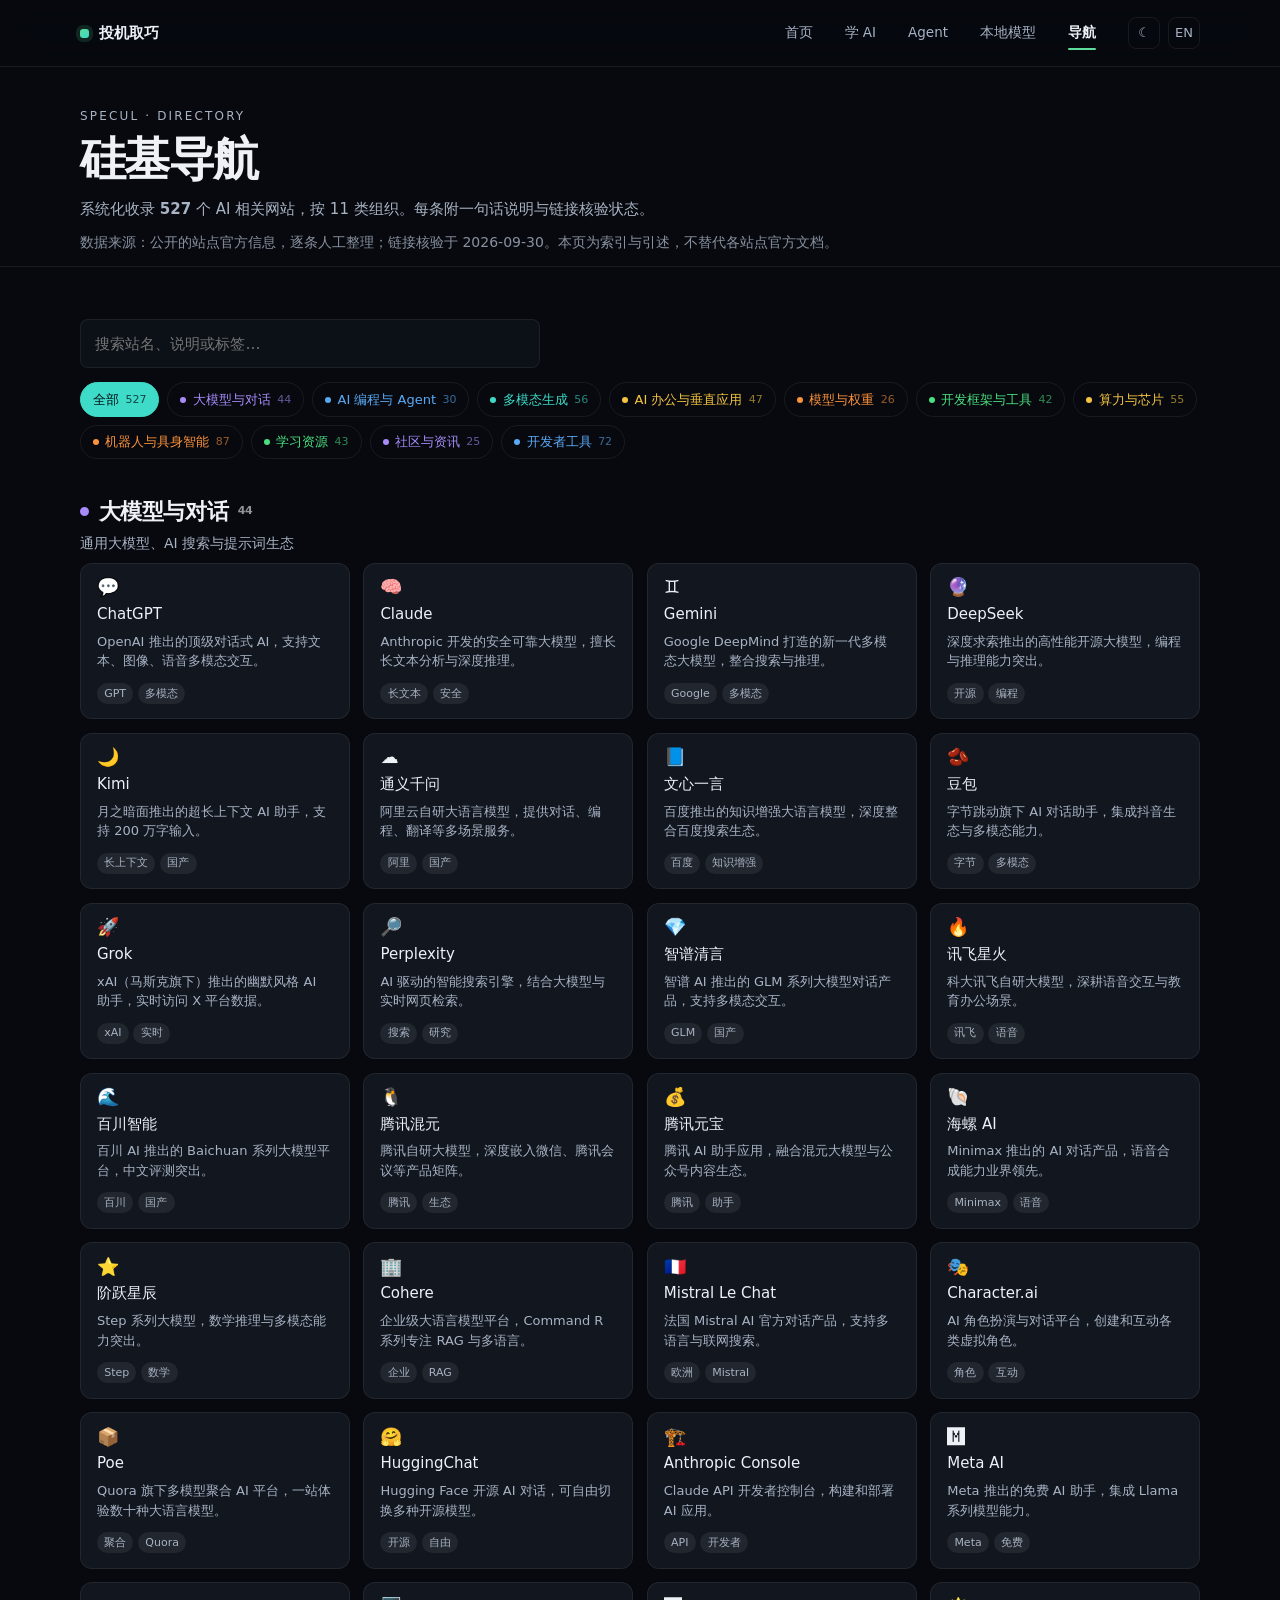
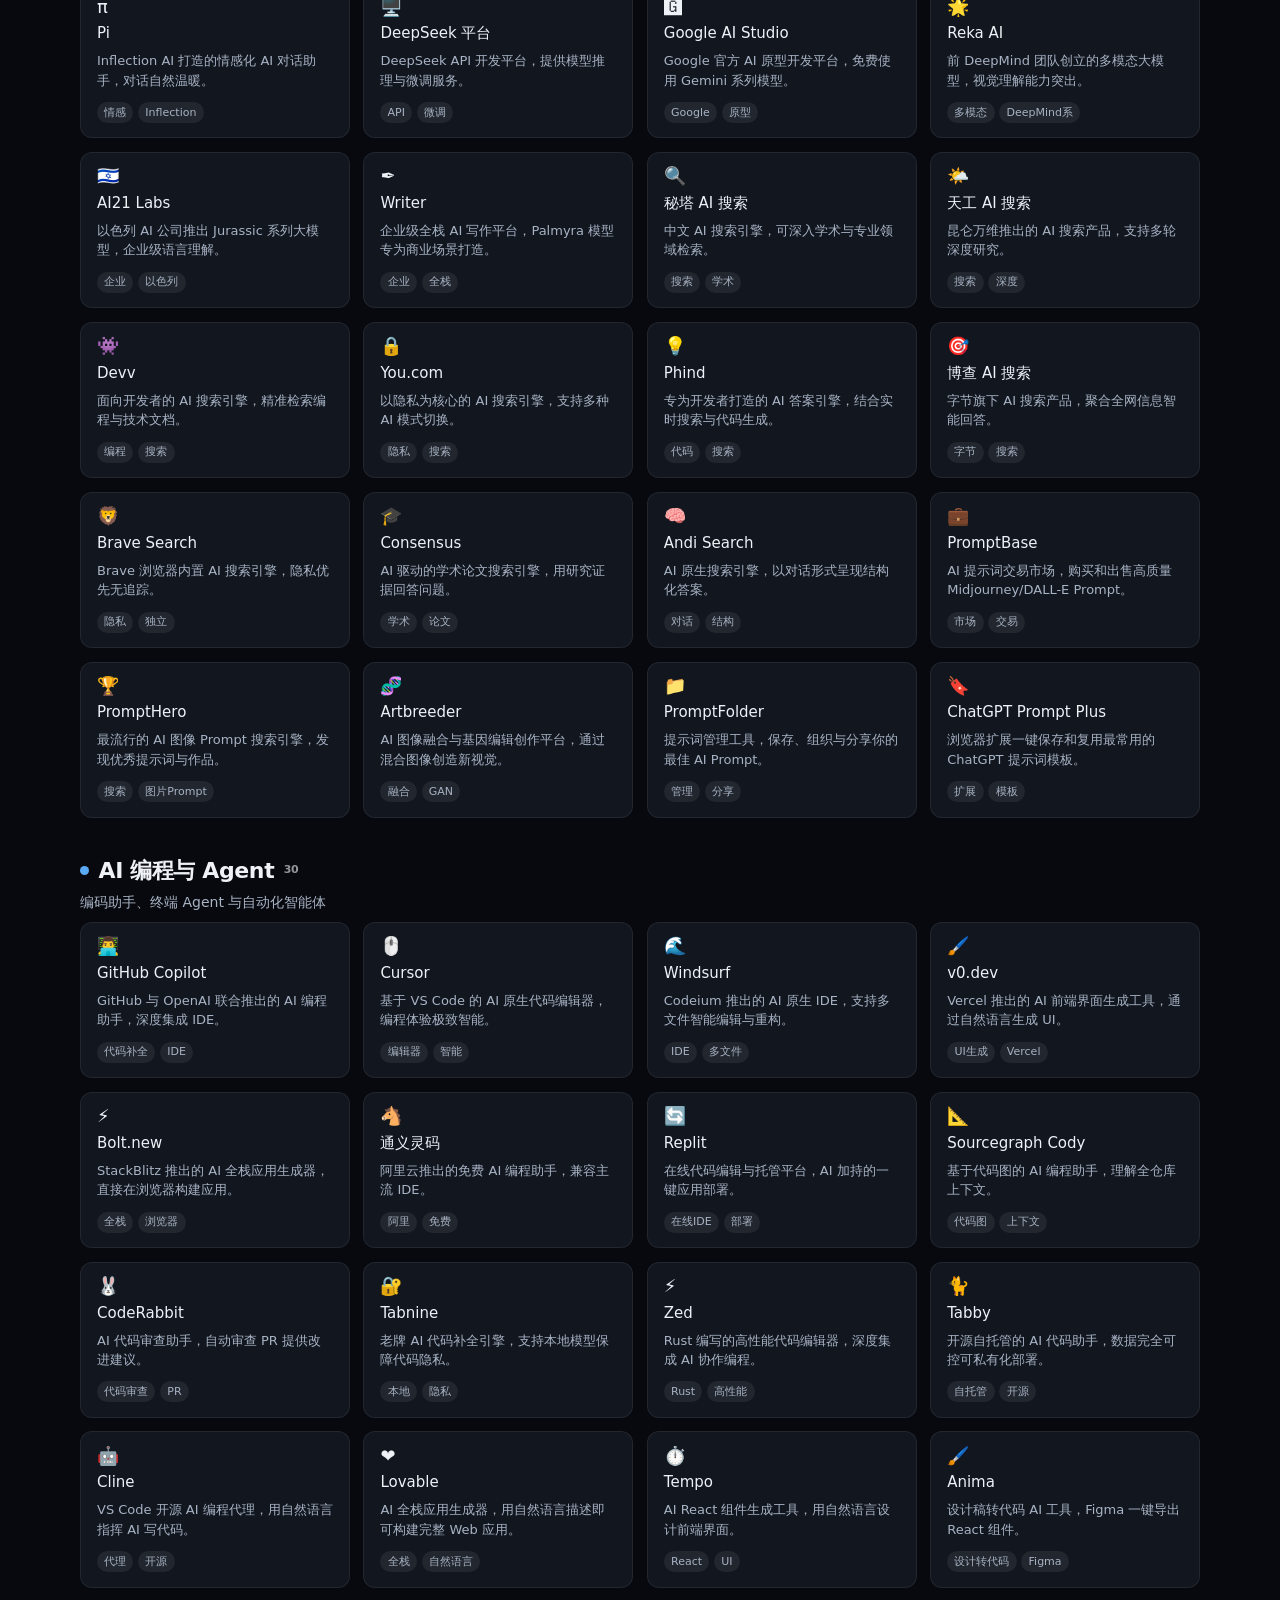
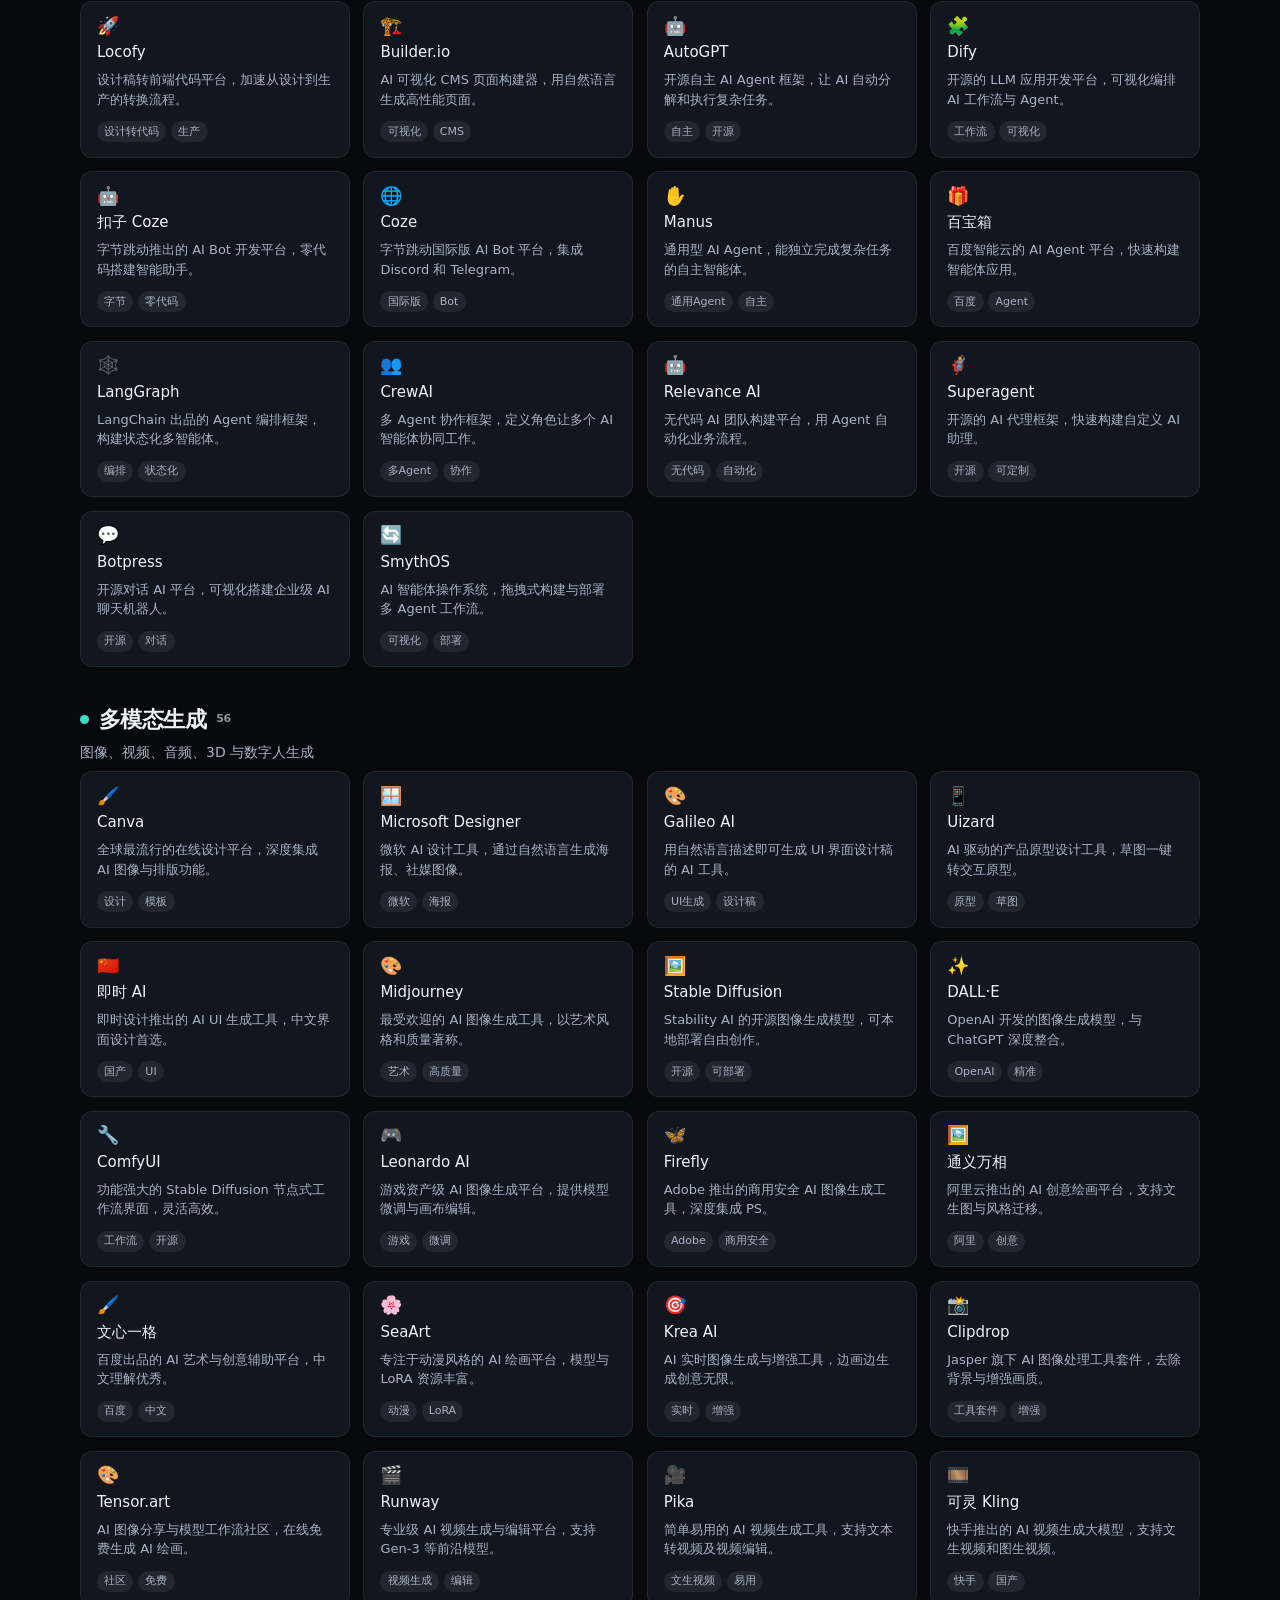
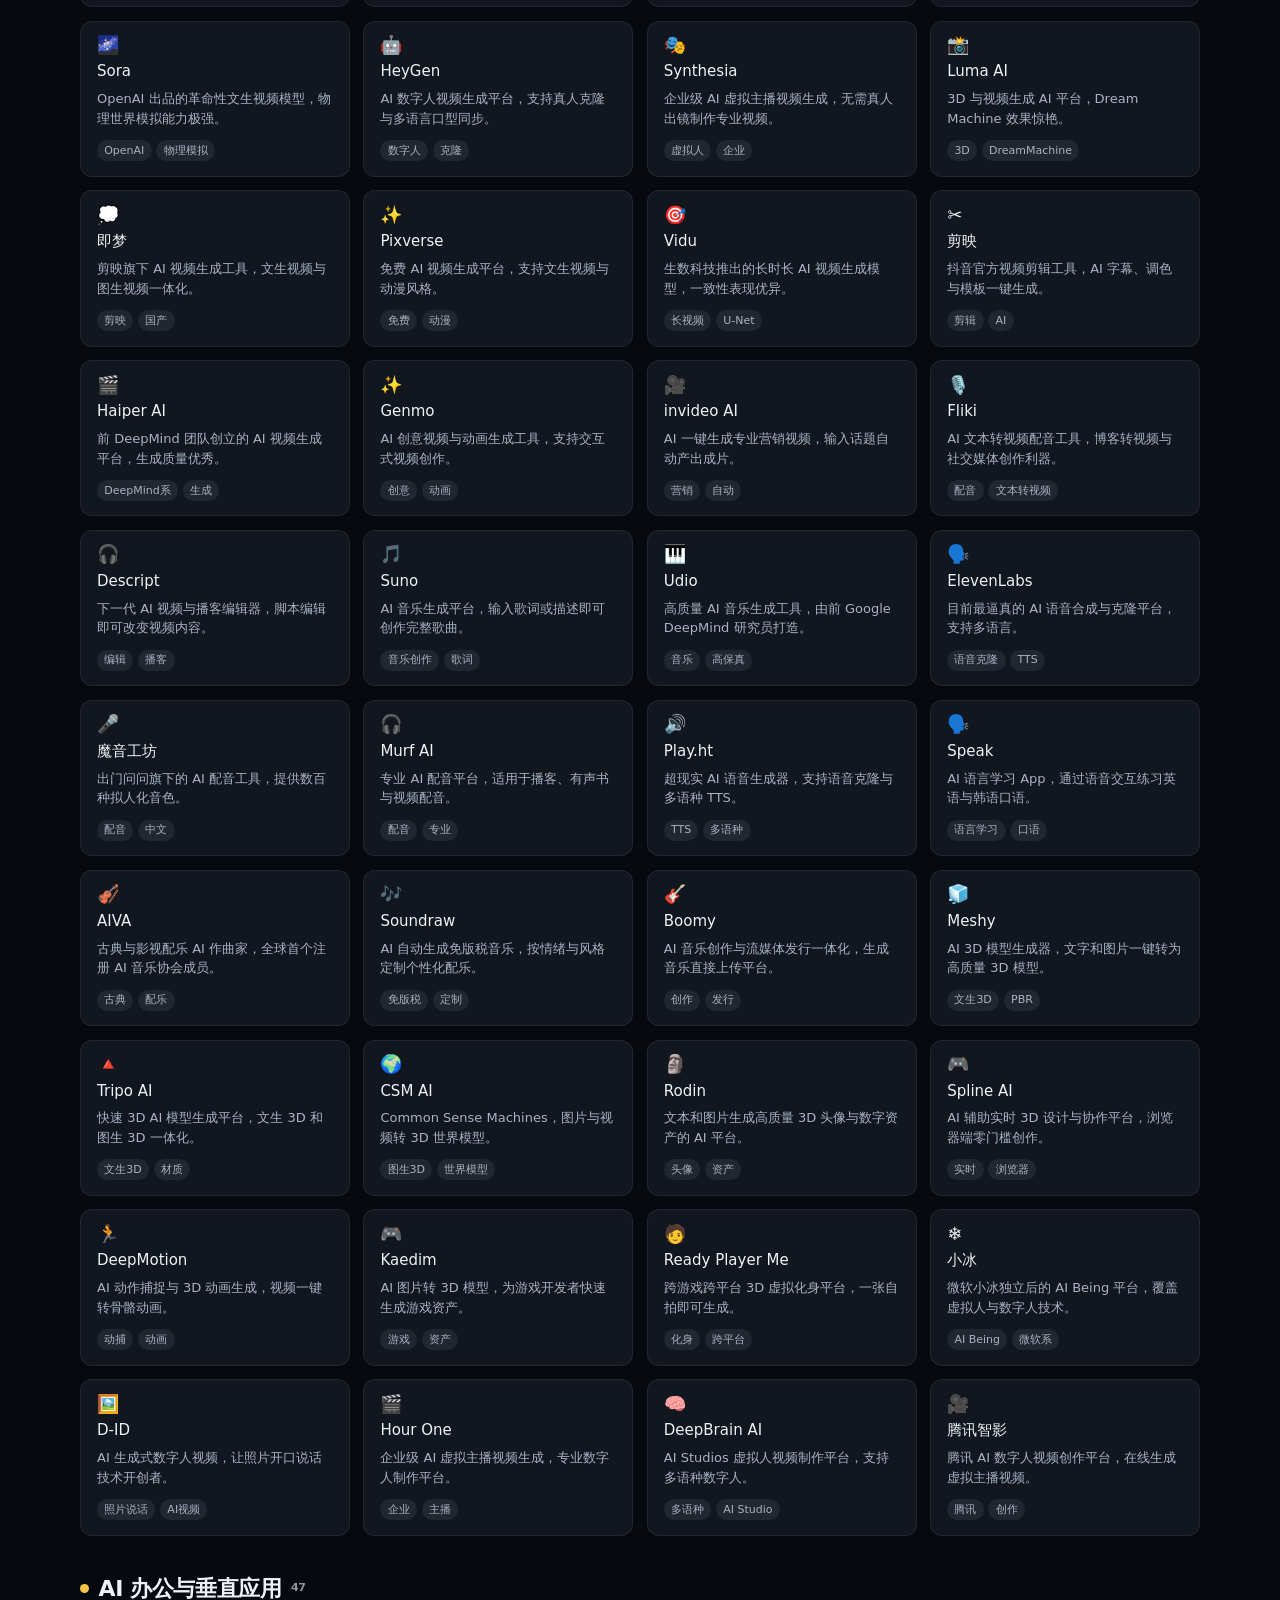
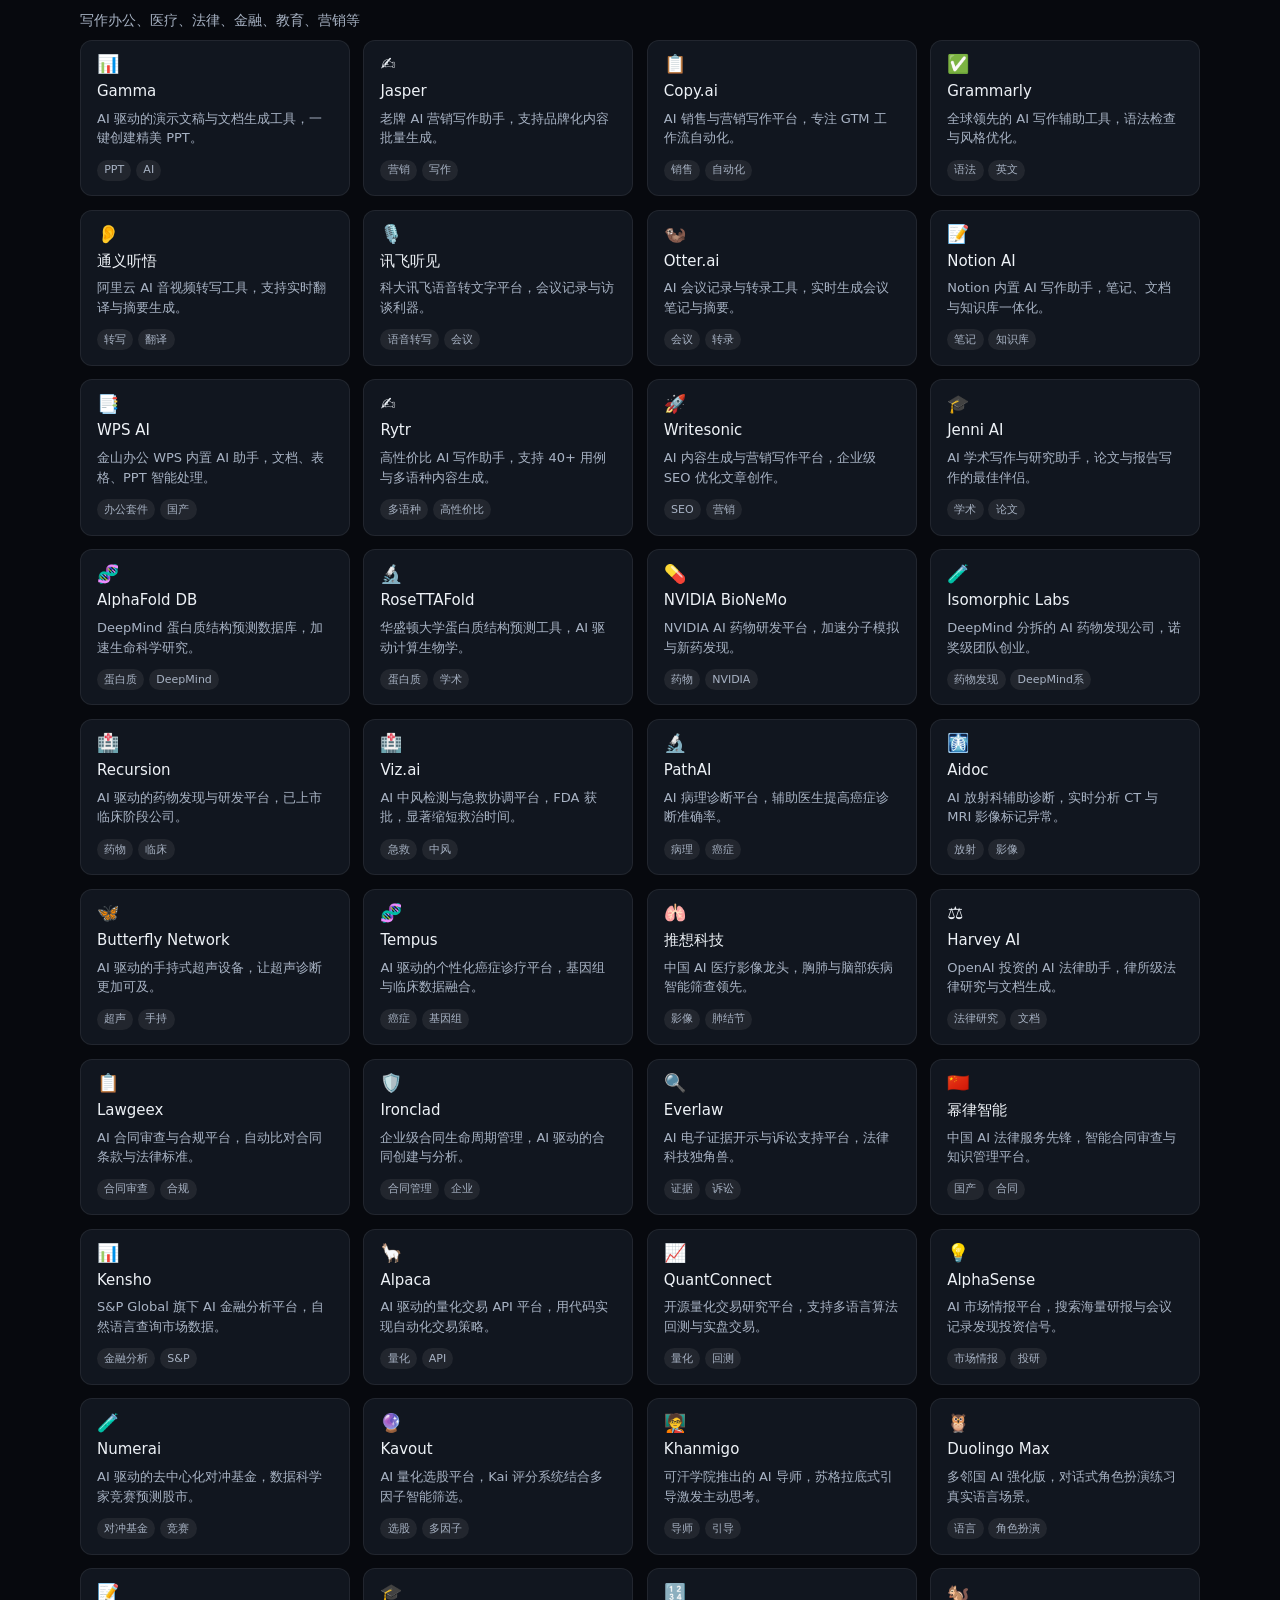
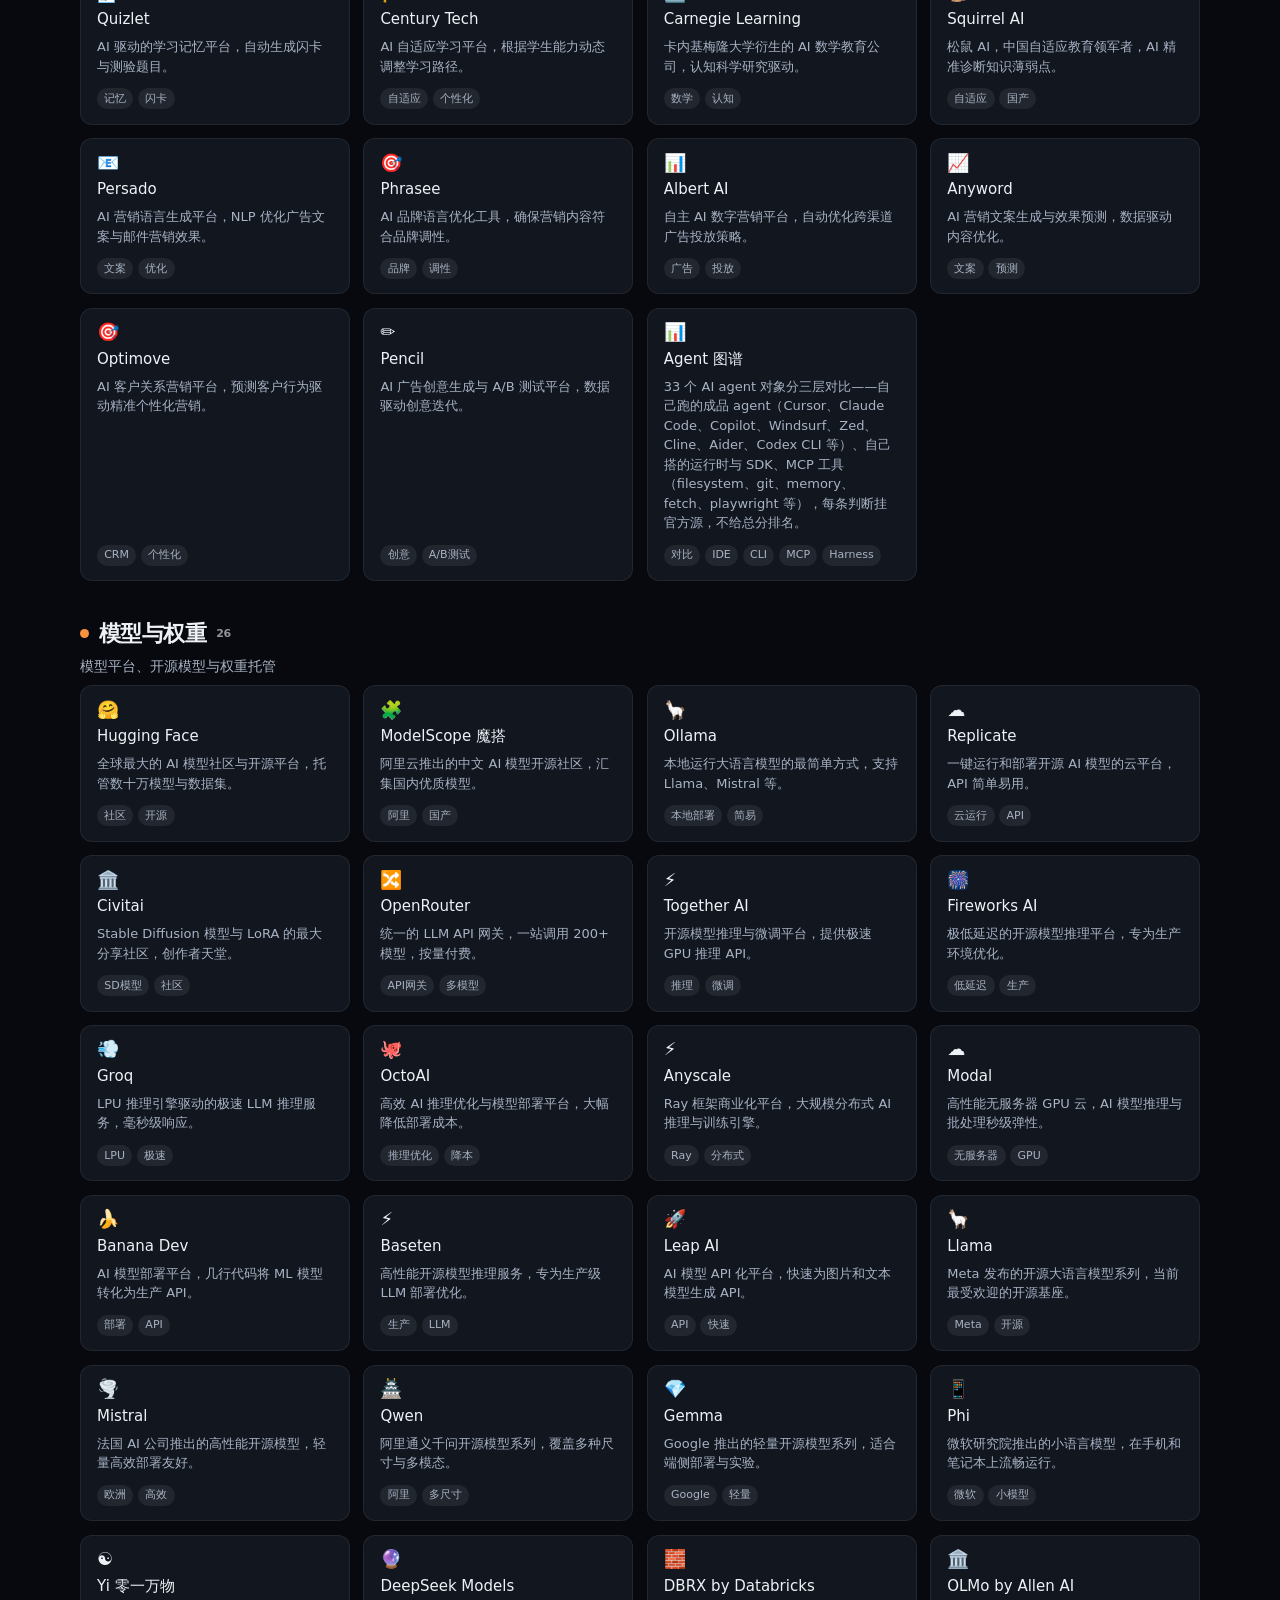
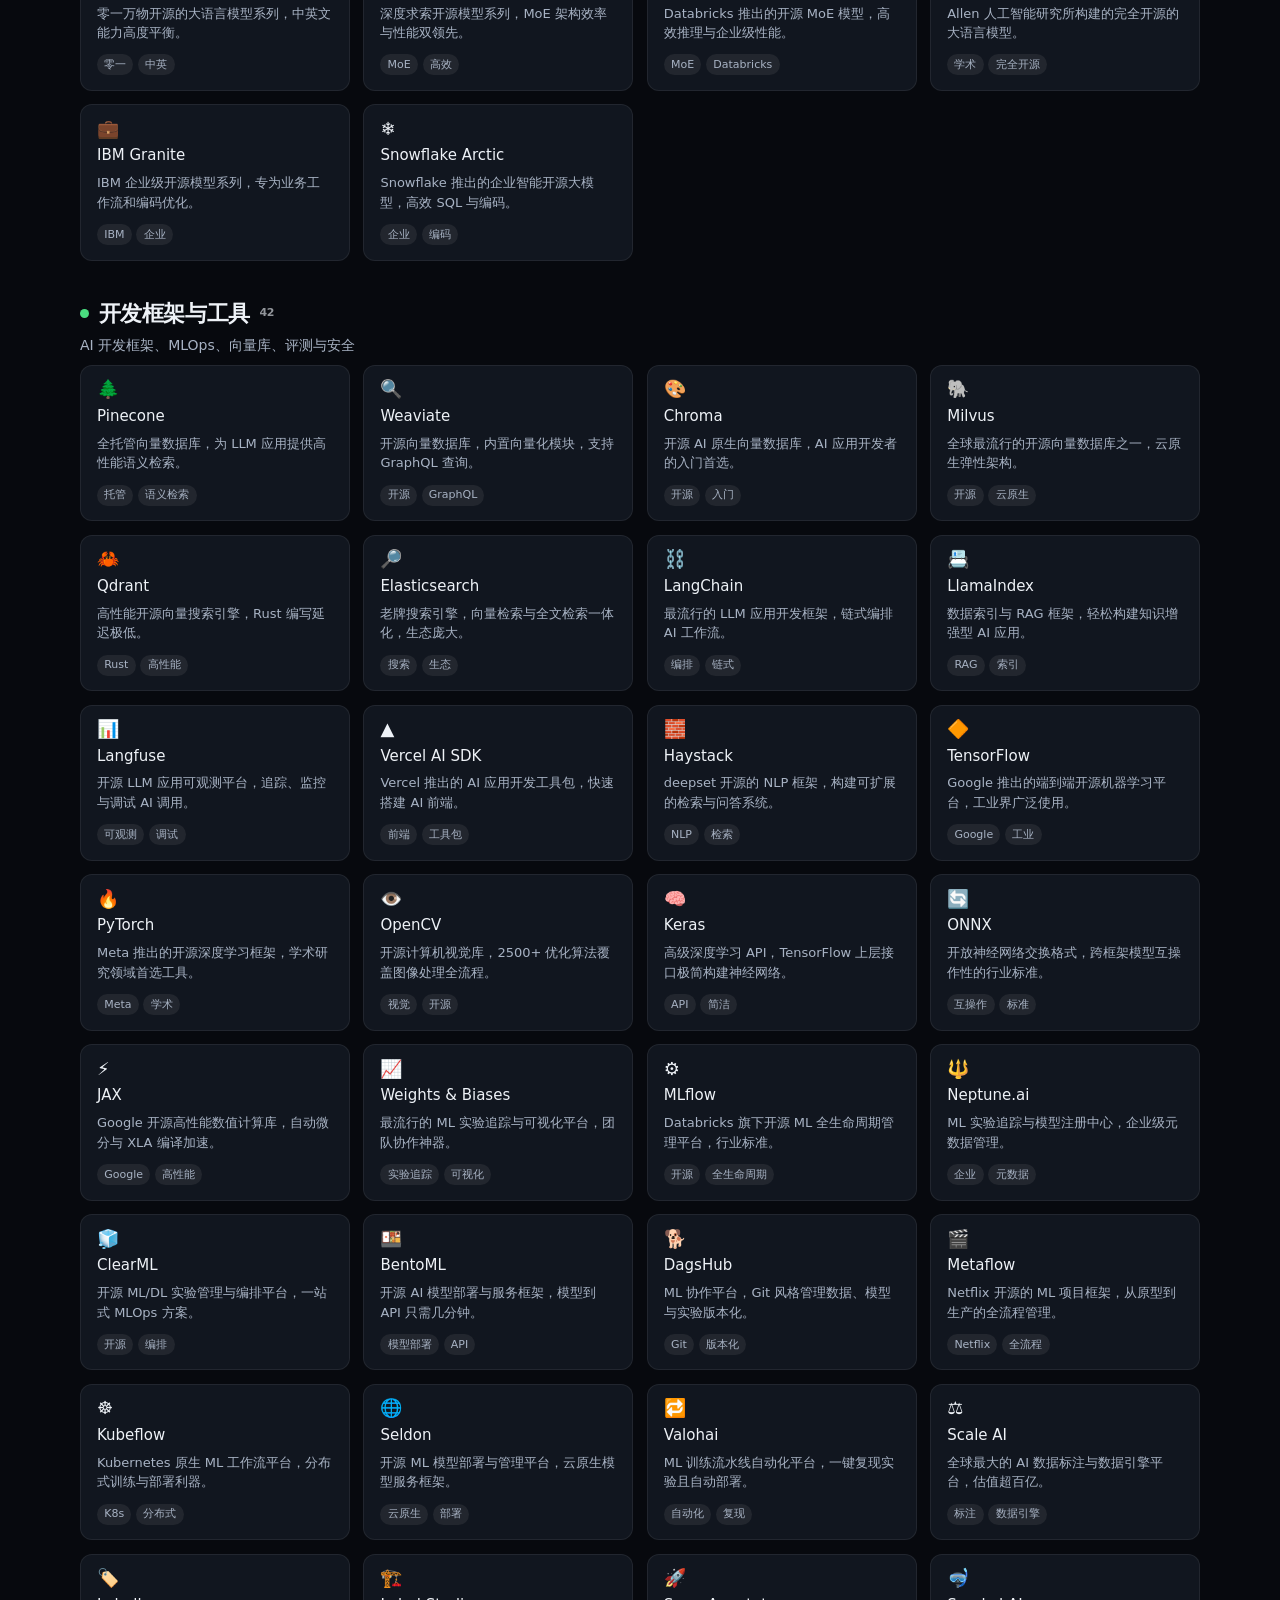
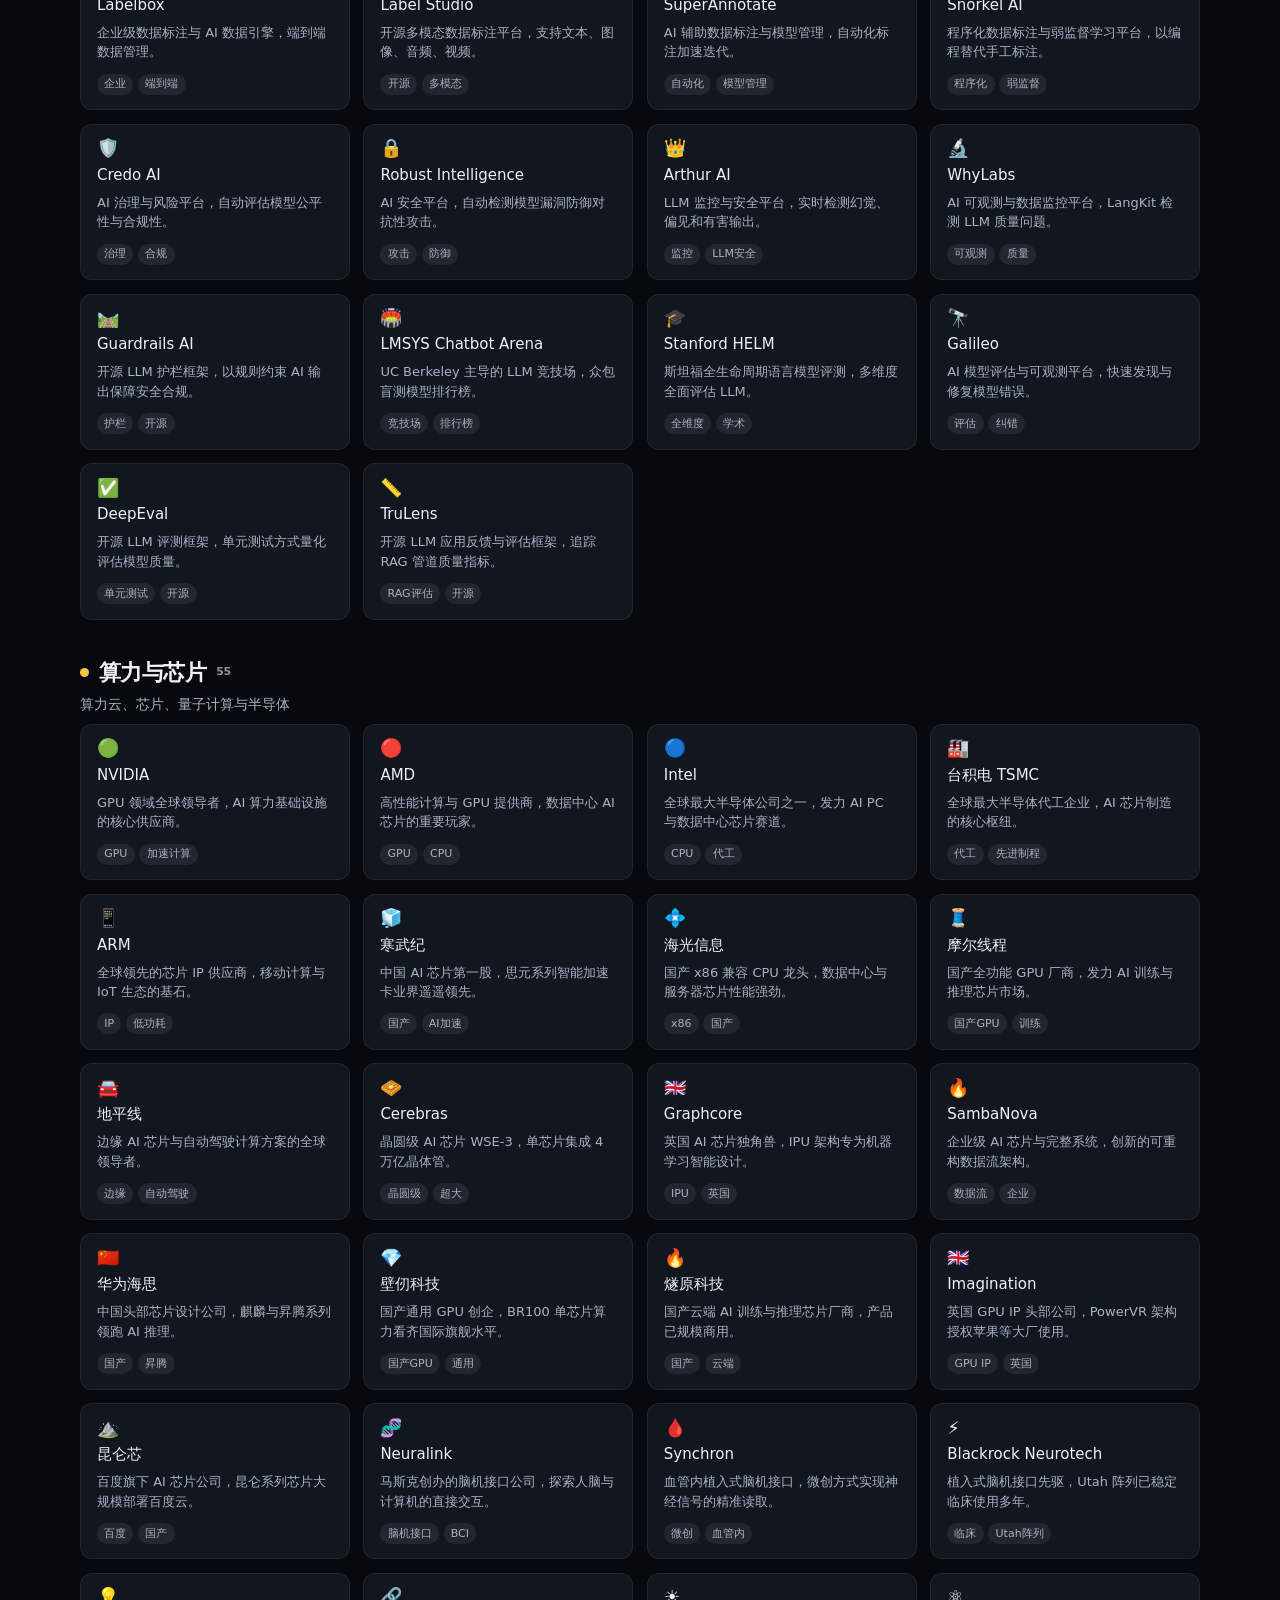
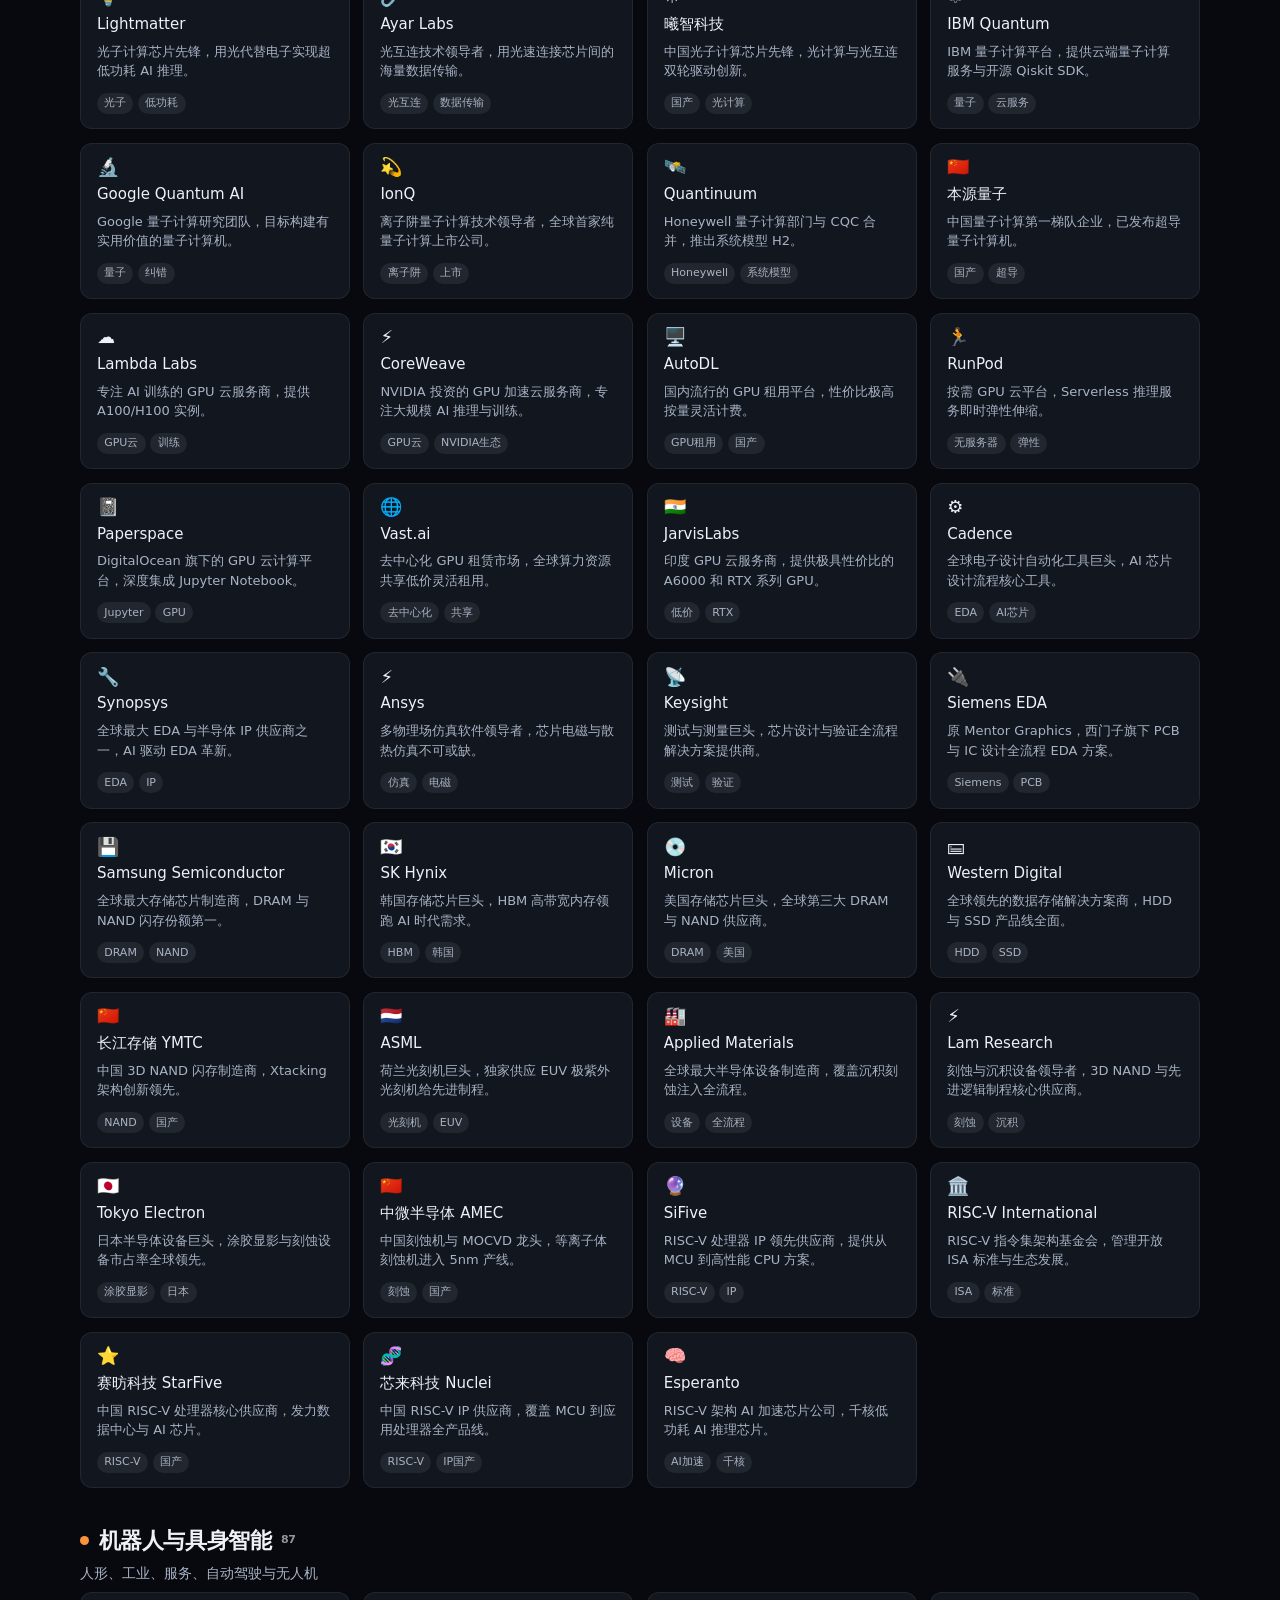
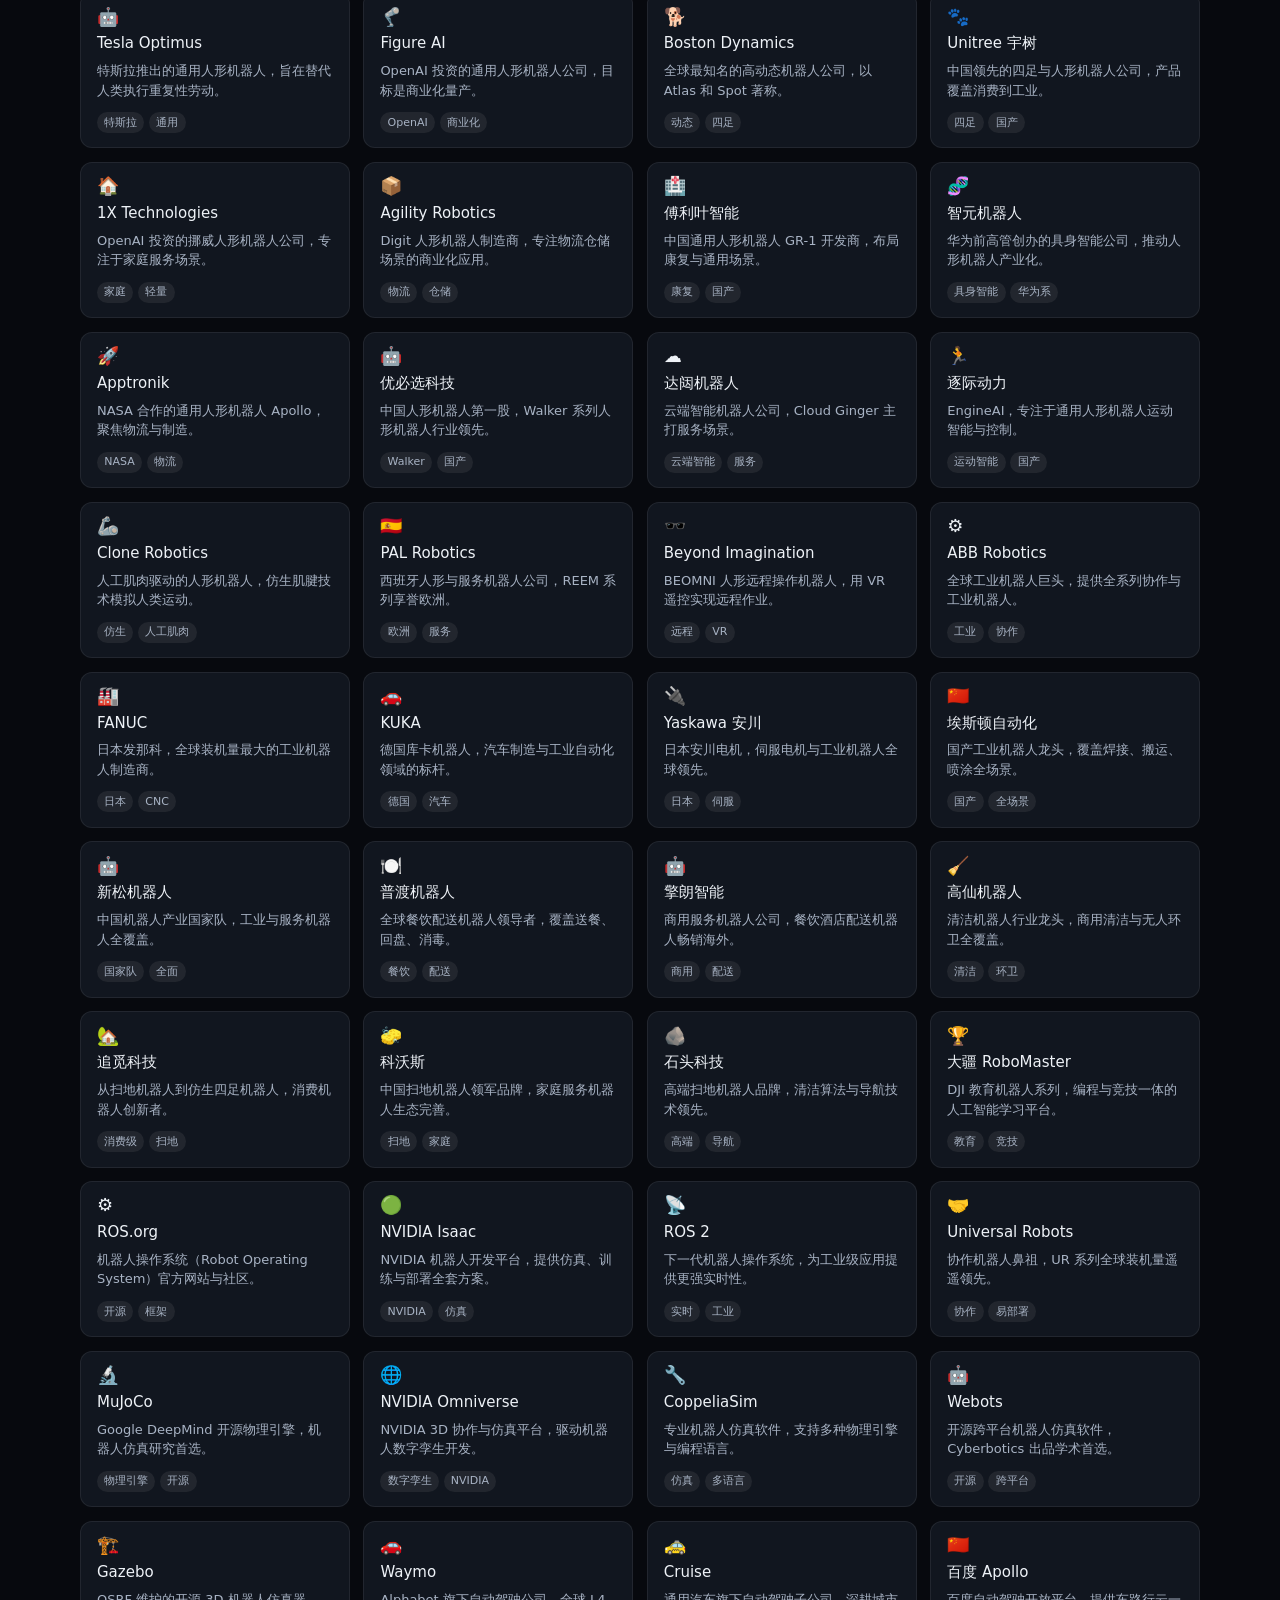
==== commit d8da3a1c: "i18n: 英文页零中文 —— 页脚链接全部双语（shell 特例分支是根因）+ 产品名英文态只显示英文名: index.html" ====
--- a/index.html
+++ b/index.html
@@ -78,267 +78,267 @@
         <div class="grid">
           <a class="card" href="https://chat.openai.com" target="_blank" rel="noopener" data-cat="llm" data-blob="chatgpt openai 推出的顶级对话式 ai，支持文本、图像、语音多模态交互。 gpt·多模态">
             <span class="c-ic" aria-hidden="true">💬</span>
-            <span class="c-nm">ChatGPT</span>
+            <span class="c-nm"><span data-zh>ChatGPT</span></span>
             <span class="c-ds"><span data-zh>OpenAI 推出的顶级对话式 AI，支持文本、图像、语音多模态交互。</span><span data-en>OpenAI&#39;s flagship conversational AI, with multimodal support across text, image and speech.</span></span>
             <span class="c-tg"><i>GPT</i><i><span data-zh>多模态</span><span data-en>Multimodal</span></i></span>
           </a>
           <a class="card" href="https://claude.ai" target="_blank" rel="noopener" data-cat="llm" data-blob="claude anthropic 开发的安全可靠大模型，擅长长文本分析与深度推理。 长文本·安全">
             <span class="c-ic" aria-hidden="true">🧠</span>
-            <span class="c-nm">Claude</span>
+            <span class="c-nm"><span data-zh>Claude</span></span>
             <span class="c-ds"><span data-zh>Anthropic 开发的安全可靠大模型，擅长长文本分析与深度推理。</span><span data-en>Anthropic&#39;s safe, reliable model, strong at long-context analysis and deep reasoning.</span></span>
             <span class="c-tg"><i><span data-zh>长文本</span><span data-en>Long-form text</span></i><i><span data-zh>安全</span><span data-en>Security</span></i></span>
           </a>
           <a class="card" href="https://gemini.google.com" target="_blank" rel="noopener" data-cat="llm" data-blob="gemini google deepmind 打造的新一代多模态大模型，整合搜索与推理。 google·多模态">
             <span class="c-ic" aria-hidden="true">♊</span>
-            <span class="c-nm">Gemini</span>
+            <span class="c-nm"><span data-zh>Gemini</span></span>
             <span class="c-ds"><span data-zh>Google DeepMind 打造的新一代多模态大模型，整合搜索与推理。</span><span data-en>Google DeepMind&#39;s next-generation multimodal model, combining search with reasoning.</span></span>
             <span class="c-tg"><i>Google</i><i><span data-zh>多模态</span><span data-en>Multimodal</span></i></span>
           </a>
           <a class="card" href="https://chat.deepseek.com" target="_blank" rel="noopener" data-cat="llm" data-blob="deepseek 深度求索推出的高性能开源大模型，编程与推理能力突出。 开源·编程">
             <span class="c-ic" aria-hidden="true">🔮</span>
-            <span class="c-nm">DeepSeek</span>
+            <span class="c-nm"><span data-zh>DeepSeek</span></span>
             <span class="c-ds"><span data-zh>深度求索推出的高性能开源大模型，编程与推理能力突出。</span><span data-en>DeepSeek&#39;s high-performance open model, notable for coding and reasoning.</span></span>
             <span class="c-tg"><i><span data-zh>开源</span><span data-en>Open source</span></i><i><span data-zh>编程</span><span data-en>Coding</span></i></span>
           </a>
           <a class="card" href="https://kimi.moonshot.cn" target="_blank" rel="noopener" data-cat="llm" data-blob="kimi 月之暗面推出的超长上下文 ai 助手，支持 200 万字输入。 长上下文·国产">
             <span class="c-ic" aria-hidden="true">🌙</span>
-            <span class="c-nm">Kimi<i class="c-nm-en">Kimi</i></span>
+            <span class="c-nm"><span data-zh>Kimi</span><span data-en>Kimi</span></span>
             <span class="c-ds"><span data-zh>月之暗面推出的超长上下文 AI 助手，支持 200 万字输入。</span><span data-en>Moonshot&#39;s long-context assistant.</span></span>
             <span class="c-tg"><i><span data-zh>长上下文</span><span data-en>Long context</span></i><i><span data-zh>国产</span><span data-en>Chinese-built</span></i></span>
           </a>
           <a class="card" href="https://tongyi.aliyun.com" target="_blank" rel="noopener" data-cat="llm" data-blob="通义千问 阿里云自研大语言模型，提供对话、编程、翻译等多场景服务。 阿里·国产">
             <span class="c-ic" aria-hidden="true">☁️</span>
-            <span class="c-nm">通义千问<i class="c-nm-en">Tongyi Qianwen</i></span>
+            <span class="c-nm"><span data-zh>通义千问</span><span data-en>Qwen</span></span>
             <span class="c-ds"><span data-zh>阿里云自研大语言模型，提供对话、编程、翻译等多场景服务。</span><span data-en>Alibaba&#39;s Qwen family of models, open weights with strong multilingual ability.</span></span>
             <span class="c-tg"><i><span data-zh>阿里</span><span data-en>Alibaba</span></i><i><span data-zh>国产</span><span data-en>Chinese-built</span></i></span>
           </a>
           <a class="card" href="https://yiyan.baidu.com" target="_blank" rel="noopener" data-cat="llm" data-blob="文心一言 百度推出的知识增强大语言模型，深度整合百度搜索生态。 百度·知识增强">
             <span class="c-ic" aria-hidden="true">📘</span>
-            <span class="c-nm">文心一言<i class="c-nm-en">Wenxin Yiyan</i></span>
+            <span class="c-nm"><span data-zh>文心一言</span><span data-en>ERNIE Bot</span></span>
             <span class="c-ds"><span data-zh>百度推出的知识增强大语言模型，深度整合百度搜索生态。</span><span data-en>Baidu&#39;s ERNIE model family, built on long-standing Chinese language research.</span></span>
             <span class="c-tg"><i><span data-zh>百度</span><span data-en>Baidu</span></i><i><span data-zh>知识增强</span><span data-en>Knowledge-enhanced</span></i></span>
           </a>
           <a class="card" href="https://www.doubao.com" target="_blank" rel="noopener" data-cat="llm" data-blob="豆包 字节跳动旗下 ai 对话助手，集成抖音生态与多模态能力。 字节·多模态">
             <span class="c-ic" aria-hidden="true">🫘</span>
-            <span class="c-nm">豆包<i class="c-nm-en">Doubao</i></span>
+            <span class="c-nm"><span data-zh>豆包</span><span data-en>Doubao</span></span>
             <span class="c-ds"><span data-zh>字节跳动旗下 AI 对话助手，集成抖音生态与多模态能力。</span><span data-en>ByteDance&#39;s consumer AI assistant, strong at voice and everyday tasks.</span></span>
             <span class="c-tg"><i><span data-zh>字节</span><span data-en>ByteDance</span></i><i><span data-zh>多模态</span><span data-en>Multimodal</span></i></span>
           </a>
           <a class="card" href="https://grok.com" target="_blank" rel="noopener" data-cat="llm" data-blob="grok xai（马斯克旗下）推出的幽默风格 ai 助手，实时访问 x 平台数据。 xai·实时">
             <span class="c-ic" aria-hidden="true">🚀</span>
-            <span class="c-nm">Grok</span>
+            <span class="c-nm"><span data-zh>Grok</span></span>
             <span class="c-ds"><span data-zh>xAI（马斯克旗下）推出的幽默风格 AI 助手，实时访问 X 平台数据。</span><span data-en>xAI&#39;s (Elon Musk&#39;s) AI assistant with a humorous style, reaching X&#39;s data in real time.</span></span>
             <span class="c-tg"><i>xAI</i><i><span data-zh>实时</span><span data-en>Real-time</span></i></span>
           </a>
           <a class="card" href="https://www.perplexity.ai" target="_blank" rel="noopener" data-cat="llm" data-blob="perplexity ai 驱动的智能搜索引擎，结合大模型与实时网页检索。 搜索·研究">
             <span class="c-ic" aria-hidden="true">🔎</span>
-            <span class="c-nm">Perplexity</span>
+            <span class="c-nm"><span data-zh>Perplexity</span></span>
             <span class="c-ds"><span data-zh>AI 驱动的智能搜索引擎，结合大模型与实时网页检索。</span><span data-en>An AI-powered search engine combining large models with live web retrieval.</span></span>
             <span class="c-tg"><i><span data-zh>搜索</span><span data-en>Search</span></i><i><span data-zh>研究</span><span data-en>Research</span></i></span>
           </a>
           <a class="card" href="https://chatglm.cn" target="_blank" rel="noopener" data-cat="llm" data-blob="智谱清言 智谱 ai 推出的 glm 系列大模型对话产品，支持多模态交互。 glm·国产">
             <span class="c-ic" aria-hidden="true">💎</span>
-            <span class="c-nm">智谱清言<i class="c-nm-en">ChatGLM</i></span>
+            <span class="c-nm"><span data-zh>智谱清言</span><span data-en>ChatGLM</span></span>
             <span class="c-ds"><span data-zh>智谱 AI 推出的 GLM 系列大模型对话产品，支持多模态交互。</span><span data-en>Zhipu&#39;s GLM family, known for the ChatGLM open models and agent tooling.</span></span>
             <span class="c-tg"><i>GLM</i><i><span data-zh>国产</span><span data-en>Chinese-built</span></i></span>
           </a>
           <a class="card" href="https://xinghuo.xfyun.cn" target="_blank" rel="noopener" data-cat="llm" data-blob="讯飞星火 科大讯飞自研大模型，深耕语音交互与教育办公场景。 讯飞·语音">
             <span class="c-ic" aria-hidden="true">🔥</span>
-            <span class="c-nm">讯飞星火<i class="c-nm-en">iFLYTEK Spark</i></span>
+            <span class="c-nm"><span data-zh>讯飞星火</span><span data-en>iFLYTEK Spark</span></span>
             <span class="c-ds"><span data-zh>科大讯飞自研大模型，深耕语音交互与教育办公场景。</span><span data-en>iFLYTEK&#39;s Spark model, tuned for Chinese and speech-heavy tasks.</span></span>
             <span class="c-tg"><i><span data-zh>讯飞</span><span data-en>iFLYTEK</span></i><i><span data-zh>语音</span><span data-en>Speech</span></i></span>
           </a>
           <a class="card" href="https://www.baichuan-ai.com" target="_blank" rel="noopener" data-cat="llm" data-blob="百川智能 百川 ai 推出的 baichuan 系列大模型平台，中文评测突出。 百川·国产">
             <span class="c-ic" aria-hidden="true">🌊</span>
-            <span class="c-nm">百川智能<i class="c-nm-en">Baichuan AI</i></span>
+            <span class="c-nm"><span data-zh>百川智能</span><span data-en>Baichuan AI</span></span>
             <span class="c-ds"><span data-zh>百川 AI 推出的 Baichuan 系列大模型平台，中文评测突出。</span><span data-en>Baichuan AI&#39;s models, notable for medical-domain accuracy.</span></span>
             <span class="c-tg"><i><span data-zh>百川</span><span data-en>Baichuan</span></i><i><span data-zh>国产</span><span data-en>Chinese-built</span></i></span>
           </a>
           <a class="card" href="https://hunyuan.tencent.com" target="_blank" rel="noopener" data-cat="llm" data-blob="腾讯混元 腾讯自研大模型，深度嵌入微信、腾讯会议等产品矩阵。 腾讯·生态">
             <span class="c-ic" aria-hidden="true">🐧</span>
-            <span class="c-nm">腾讯混元<i class="c-nm-en">Tencent Hunyuan</i></span>
+            <span class="c-nm"><span data-zh>腾讯混元</span><span data-en>Tencent Hunyuan</span></span>
             <span class="c-ds"><span data-zh>腾讯自研大模型，深度嵌入微信、腾讯会议等产品矩阵。</span><span data-en>Tencent&#39;s Hunyuan model family, used across Tencent&#39;s products.</span></span>
             <span class="c-tg"><i><span data-zh>腾讯</span><span data-en>Tencent</span></i><i><span data-zh>生态</span><span data-en>Ecosystem</span></i></span>
           </a>
           <a class="card" href="https://yuanbao.tencent.com" target="_blank" rel="noopener" data-cat="llm" data-blob="腾讯元宝 腾讯 ai 助手应用，融合混元大模型与公众号内容生态。 腾讯·助手">
             <span class="c-ic" aria-hidden="true">💰</span>
-            <span class="c-nm">腾讯元宝<i class="c-nm-en">Tencent Yuanbao</i></span>
+            <span class="c-nm"><span data-zh>腾讯元宝</span><span data-en>Tencent Yuanbao</span></span>
             <span class="c-ds"><span data-zh>腾讯 AI 助手应用，融合混元大模型与公众号内容生态。</span><span data-en>Tencent&#39;s Yuanbao assistant, built on the Hunyuan models.</span></span>
             <span class="c-tg"><i><span data-zh>腾讯</span><span data-en>Tencent</span></i><i><span data-zh>助手</span><span data-en>Assistant</span></i></span>
           </a>
           <a class="card" href="https://hailuoai.com" target="_blank" rel="noopener" data-cat="llm" data-blob="海螺 ai minimax 推出的 ai 对话产品，语音合成能力业界领先。 minimax·语音">
             <span class="c-ic" aria-hidden="true">🐚</span>
-            <span class="c-nm">海螺 AI<i class="c-nm-en">Hailuo AI</i></span>
+            <span class="c-nm"><span data-zh>海螺 AI</span><span data-en>MiniMax</span></span>
             <span class="c-ds"><span data-zh>Minimax 推出的 AI 对话产品，语音合成能力业界领先。</span><span data-en>MiniMax&#39;s AI assistant, strong on voice and video generation.</span></span>
             <span class="c-tg"><i><span data-zh>Minimax</span><span data-en>MiniMax</span></i><i><span data-zh>语音</span><span data-en>Speech</span></i></span>
           </a>
           <a class="card" href="https://www.stepfun.com" target="_blank" rel="noopener" data-cat="llm" data-blob="阶跃星辰 step 系列大模型，数学推理与多模态能力突出。 step·数学">
             <span class="c-ic" aria-hidden="true">⭐</span>
-            <span class="c-nm">阶跃星辰<i class="c-nm-en">StepFun</i></span>
+            <span class="c-nm"><span data-zh>阶跃星辰</span><span data-en>StepFun</span></span>
             <span class="c-ds"><span data-zh>Step 系列大模型，数学推理与多模态能力突出。</span><span data-en>StepFun&#39;s multimodal models, with particular strength on Chinese typography and images.</span></span>
             <span class="c-tg"><i><span data-zh>Step</span><span data-en>StepFun</span></i><i><span data-zh>数学</span><span data-en>Mathematics</span></i></span>
           </a>
           <a class="card" href="https://cohere.com" target="_blank" rel="noopener" data-cat="llm" data-blob="cohere 企业级大语言模型平台，command r 系列专注 rag 与多语言。 企业·rag">
             <span class="c-ic" aria-hidden="true">🏢</span>
-            <span class="c-nm">Cohere</span>
+            <span class="c-nm"><span data-zh>Cohere</span></span>
             <span class="c-ds"><span data-zh>企业级大语言模型平台，Command R 系列专注 RAG 与多语言。</span><span data-en>An enterprise LLM platform whose Command R series focuses on RAG and multilingual use.</span></span>
             <span class="c-tg"><i><span data-zh>企业</span><span data-en>Enterprise</span></i><i>RAG</i></span>
           </a>
           <a class="card" href="https://chat.mistral.ai" target="_blank" rel="noopener" data-cat="llm" data-blob="mistral le chat 法国 mistral ai 官方对话产品，支持多语言与联网搜索。 欧洲·mistral">
             <span class="c-ic" aria-hidden="true">🇫🇷</span>
-            <span class="c-nm">Mistral Le Chat</span>
+            <span class="c-nm"><span data-zh>Mistral Le Chat</span></span>
             <span class="c-ds"><span data-zh>法国 Mistral AI 官方对话产品，支持多语言与联网搜索。</span><span data-en>Mistral AI&#39;s official assistant, supporting multiple languages and web search.</span></span>
             <span class="c-tg"><i><span data-zh>欧洲</span><span data-en>Europe</span></i><i>Mistral</i></span>
           </a>
           <a class="card" href="https://character.ai" target="_blank" rel="noopener" data-cat="llm" data-blob="character.ai ai 角色扮演与对话平台，创建和互动各类虚拟角色。 角色·互动">
             <span class="c-ic" aria-hidden="true">🎭</span>
-            <span class="c-nm">Character.ai</span>
+            <span class="c-nm"><span data-zh>Character.ai</span></span>
             <span class="c-ds"><span data-zh>AI 角色扮演与对话平台，创建和互动各类虚拟角色。</span><span data-en>A platform for AI role-play and conversation, for creating and interacting with characters.</span></span>
             <span class="c-tg"><i><span data-zh>角色</span><span data-en>Personas</span></i><i><span data-zh>互动</span><span data-en>Interactive</span></i></span>
           </a>
           <a class="card" href="https://poe.com" target="_blank" rel="noopener" data-cat="llm" data-blob="poe quora 旗下多模型聚合 ai 平台，一站体验数十种大语言模型。 聚合·quora">
             <span class="c-ic" aria-hidden="true">📦</span>
-            <span class="c-nm">Poe</span>
+            <span class="c-nm"><span data-zh>Poe</span></span>
             <span class="c-ds"><span data-zh>Quora 旗下多模型聚合 AI 平台，一站体验数十种大语言模型。</span><span data-en>Quora&#39;s multi-model AI platform — dozens of LLMs to try in one place.</span></span>
             <span class="c-tg"><i><span data-zh>聚合</span><span data-en>Aggregation</span></i><i>Quora</i></span>
           </a>
           <a class="card" href="https://huggingface.co/chat" target="_blank" rel="noopener" data-cat="llm" data-blob="huggingchat hugging face 开源 ai 对话，可自由切换多种开源模型。 开源·自由">
             <span class="c-ic" aria-hidden="true">🤗</span>
-            <span class="c-nm">HuggingChat</span>
+            <span class="c-nm"><span data-zh>HuggingChat</span></span>
             <span class="c-ds"><span data-zh>Hugging Face 开源 AI 对话，可自由切换多种开源模型。</span><span data-en>Hugging Face&#39;s open chat, freely switching between open models.</span></span>
             <span class="c-tg"><i><span data-zh>开源</span><span data-en>Open source</span></i><i><span data-zh>自由</span><span data-en>Unconstrained</span></i></span>
           </a>
           <a class="card" href="https://console.anthropic.com" target="_blank" rel="noopener" data-cat="llm" data-blob="anthropic console claude api 开发者控制台，构建和部署 ai 应用。 api·开发者">
             <span class="c-ic" aria-hidden="true">🏗️</span>
-            <span class="c-nm">Anthropic Console</span>
+            <span class="c-nm"><span data-zh>Anthropic Console</span></span>
             <span class="c-ds"><span data-zh>Claude API 开发者控制台，构建和部署 AI 应用。</span><span data-en>The developer console for the Claude API, for building and deploying AI applications.</span></span>
             <span class="c-tg"><i>API</i><i><span data-zh>开发者</span><span data-en>Developers</span></i></span>
           </a>
           <a class="card" href="https://www.meta.ai" target="_blank" rel="noopener" data-cat="llm" data-blob="meta ai meta 推出的免费 ai 助手，集成 llama 系列模型能力。 meta·免费">
             <span class="c-ic" aria-hidden="true">🅼</span>
-            <span class="c-nm">Meta AI</span>
+            <span class="c-nm"><span data-zh>Meta AI</span></span>
             <span class="c-ds"><span data-zh>Meta 推出的免费 AI 助手，集成 Llama 系列模型能力。</span><span data-en>Meta&#39;s free AI assistant, built on the Llama family.</span></span>
             <span class="c-tg"><i>Meta</i><i><span data-zh>免费</span><span data-en>Free</span></i></span>
           </a>
           <a class="card" href="https://pi.ai" target="_blank" rel="noopener" data-cat="llm" data-blob="pi inflection ai 打造的情感化 ai 对话助手，对话自然温暖。 情感·inflection">
             <span class="c-ic" aria-hidden="true">π</span>
-            <span class="c-nm">Pi</span>
+            <span class="c-nm"><span data-zh>Pi</span></span>
             <span class="c-ds"><span data-zh>Inflection AI 打造的情感化 AI 对话助手，对话自然温暖。</span><span data-en>Inflection AI&#39;s emotionally intelligent assistant — warm, natural conversation.</span></span>
             <span class="c-tg"><i><span data-zh>情感</span><span data-en>Affective</span></i><i>Inflection</i></span>
           </a>
           <a class="card" href="https://platform.deepseek.com" target="_blank" rel="noopener" data-cat="llm" data-blob="deepseek 平台 deepseek api 开发平台，提供模型推理与微调服务。 api·微调">
             <span class="c-ic" aria-hidden="true">🖥️</span>
-            <span class="c-nm">DeepSeek 平台<i class="c-nm-en">DeepSeek Platform</i></span>
+            <span class="c-nm"><span data-zh>DeepSeek 平台</span><span data-en>DeepSeek</span></span>
             <span class="c-ds"><span data-zh>DeepSeek API 开发平台，提供模型推理与微调服务。</span><span data-en>DeepSeek&#39;s official platform: chat, API access and open model downloads.</span></span>
             <span class="c-tg"><i>API</i><i><span data-zh>微调</span><span data-en>Fine-tuning</span></i></span>
           </a>
           <a class="card" href="https://aistudio.google.com" target="_blank" rel="noopener" data-cat="llm" data-blob="google ai studio google 官方 ai 原型开发平台，免费使用 gemini 系列模型。 google·原型">
             <span class="c-ic" aria-hidden="true">🅶</span>
-            <span class="c-nm">Google AI Studio</span>
+            <span class="c-nm"><span data-zh>Google AI Studio</span></span>
             <span class="c-ds"><span data-zh>Google 官方 AI 原型开发平台，免费使用 Gemini 系列模型。</span><span data-en>Google&#39;s official prototyping platform, with free access to the Gemini family.</span></span>
             <span class="c-tg"><i>Google</i><i><span data-zh>原型</span><span data-en>Prototype</span></i></span>
           </a>
           <a class="card" href="https://www.reka.ai" target="_blank" rel="noopener" data-cat="llm" data-blob="reka ai 前 deepmind 团队创立的多模态大模型，视觉理解能力突出。 多模态·deepmind系">
             <span class="c-ic" aria-hidden="true">🌟</span>
-            <span class="c-nm">Reka AI</span>
+            <span class="c-nm"><span data-zh>Reka AI</span></span>
             <span class="c-ds"><span data-zh>前 DeepMind 团队创立的多模态大模型，视觉理解能力突出。</span><span data-en>A multimodal model founded by former DeepMind researchers, strong in visual understanding.</span></span>
             <span class="c-tg"><i><span data-zh>多模态</span><span data-en>Multimodal</span></i><i><span data-zh>DeepMind系</span><span data-en>DeepMind family</span></i></span>
           </a>
           <a class="card" href="https://www.ai21.com" target="_blank" rel="noopener" data-cat="llm" data-blob="ai21 labs 以色列 ai 公司推出 jurassic 系列大模型，企业级语言理解。 企业·以色列">
             <span class="c-ic" aria-hidden="true">🇮🇱</span>
-            <span class="c-nm">AI21 Labs</span>
+            <span class="c-nm"><span data-zh>AI21 Labs</span></span>
             <span class="c-ds"><span data-zh>以色列 AI 公司推出 Jurassic 系列大模型，企业级语言理解。</span><span data-en>The Israeli company behind the Jurassic model family, built for enterprise language understanding.</span></span>
             <span class="c-tg"><i><span data-zh>企业</span><span data-en>Enterprise</span></i><i><span data-zh>以色列</span><span data-en>Israel</span></i></span>
           </a>
           <a class="card" href="https://writer.com" target="_blank" rel="noopener" data-cat="llm" data-blob="writer 企业级全栈 ai 写作平台，palmyra 模型专为商业场景打造。 企业·全栈">
             <span class="c-ic" aria-hidden="true">✒️</span>
-            <span class="c-nm">Writer</span>
+            <span class="c-nm"><span data-zh>Writer</span></span>
             <span class="c-ds"><span data-zh>企业级全栈 AI 写作平台，Palmyra 模型专为商业场景打造。</span><span data-en>An enterprise full-stack AI writing platform, with the Palmyra model tuned for business.</span></span>
             <span class="c-tg"><i><span data-zh>企业</span><span data-en>Enterprise</span></i><i><span data-zh>全栈</span><span data-en>Full-stack</span></i></span>
           </a>
           <a class="card" href="https://metaso.cn" target="_blank" rel="noopener" data-cat="llm" data-blob="秘塔 ai 搜索 中文 ai 搜索引擎，可深入学术与专业领域检索。 搜索·学术">
             <span class="c-ic" aria-hidden="true">🔍</span>
-            <span class="c-nm">秘塔 AI 搜索<i class="c-nm-en">Metaso AI Search</i></span>
+            <span class="c-nm"><span data-zh>秘塔 AI 搜索</span><span data-en>Metaso</span></span>
             <span class="c-ds"><span data-zh>中文 AI 搜索引擎，可深入学术与专业领域检索。</span><span data-en>Metaso AI: an AI search engine that answers with citations.</span></span>
             <span class="c-tg"><i><span data-zh>搜索</span><span data-en>Search</span></i><i><span data-zh>学术</span><span data-en>Academic</span></i></span>
           </a>
           <a class="card" href="https://www.tiangong.cn" target="_blank" rel="noopener" data-cat="llm" data-blob="天工 ai 搜索 昆仑万维推出的 ai 搜索产品，支持多轮深度研究。 搜索·深度">
             <span class="c-ic" aria-hidden="true">🌤️</span>
-            <span class="c-nm">天工 AI 搜索<i class="c-nm-en">Tiangong AI Search</i></span>
+            <span class="c-nm"><span data-zh>天工 AI 搜索</span><span data-en>Tiangong AI</span></span>
             <span class="c-ds"><span data-zh>昆仑万维推出的 AI 搜索产品，支持多轮深度研究。</span><span data-en>Tiangong AI Search: search with generated answers.</span></span>
             <span class="c-tg"><i><span data-zh>搜索</span><span data-en>Search</span></i><i><span data-zh>深度</span><span data-en>Deep</span></i></span>
           </a>
           <a class="card" href="https://devv.ai" target="_blank" rel="noopener" data-cat="llm" data-blob="devv 面向开发者的 ai 搜索引擎，精准检索编程与技术文档。 编程·搜索">
             <span class="c-ic" aria-hidden="true">👾</span>
-            <span class="c-nm">Devv</span>
+            <span class="c-nm"><span data-zh>Devv</span></span>
             <span class="c-ds"><span data-zh>面向开发者的 AI 搜索引擎，精准检索编程与技术文档。</span><span data-en>An AI search engine for developers, retrieving programming and technical documentation precisely.</span></span>
             <span class="c-tg"><i><span data-zh>编程</span><span data-en>Coding</span></i><i><span data-zh>搜索</span><span data-en>Search</span></i></span>
           </a>
           <a class="card" href="https://you.com" target="_blank" rel="noopener" data-cat="llm" data-blob="you.com 以隐私为核心的 ai 搜索引擎，支持多种 ai 模式切换。 隐私·搜索">
             <span class="c-ic" aria-hidden="true">🔒</span>
-            <span class="c-nm">You.com</span>
+            <span class="c-nm"><span data-zh>You.com</span></span>
             <span class="c-ds"><span data-zh>以隐私为核心的 AI 搜索引擎，支持多种 AI 模式切换。</span><span data-en>A privacy-first AI search engine with several AI modes.</span></span>
             <span class="c-tg"><i><span data-zh>隐私</span><span data-en>Privacy</span></i><i><span data-zh>搜索</span><span data-en>Search</span></i></span>
           </a>
           <a class="card" href="https://www.phind.com" target="_blank" rel="noopener" data-cat="llm" data-blob="phind 专为开发者打造的 ai 答案引擎，结合实时搜索与代码生成。 代码·搜索">
             <span class="c-ic" aria-hidden="true">💡</span>
-            <span class="c-nm">Phind</span>
+            <span class="c-nm"><span data-zh>Phind</span></span>
             <span class="c-ds"><span data-zh>专为开发者打造的 AI 答案引擎，结合实时搜索与代码生成。</span><span data-en>An answer engine for developers, combining live search with code generation.</span></span>
             <span class="c-tg"><i><span data-zh>代码</span><span data-en>Code</span></i><i><span data-zh>搜索</span><span data-en>Search</span></i></span>
           </a>
           <a class="card" href="https://www.bochaai.com" target="_blank" rel="noopener" data-cat="llm" data-blob="博查 ai 搜索 字节旗下 ai 搜索产品，聚合全网信息智能回答。 字节·搜索">
             <span class="c-ic" aria-hidden="true">🎯</span>
-            <span class="c-nm">博查 AI 搜索<i class="c-nm-en">Bucha AI Search</i></span>
+            <span class="c-nm"><span data-zh>博查 AI 搜索</span><span data-en>Bucha</span></span>
             <span class="c-ds"><span data-zh>字节旗下 AI 搜索产品，聚合全网信息智能回答。</span><span data-en>Bucha AI Search: multi-source search with an AI summary.</span></span>
             <span class="c-tg"><i><span data-zh>字节</span><span data-en>ByteDance</span></i><i><span data-zh>搜索</span><span data-en>Search</span></i></span>
           </a>
           <a class="card" href="https://search.brave.com" target="_blank" rel="noopener" data-cat="llm" data-blob="brave search brave 浏览器内置 ai 搜索引擎，隐私优先无追踪。 隐私·独立">
             <span class="c-ic" aria-hidden="true">🦁</span>
-            <span class="c-nm">Brave Search</span>
+            <span class="c-nm"><span data-zh>Brave Search</span></span>
             <span class="c-ds"><span data-zh>Brave 浏览器内置 AI 搜索引擎，隐私优先无追踪。</span><span data-en>The AI search engine inside the Brave browser — privacy first, no tracking.</span></span>
             <span class="c-tg"><i><span data-zh>隐私</span><span data-en>Privacy</span></i><i><span data-zh>独立</span><span data-en>Independent</span></i></span>
           </a>
           <a class="card" href="https://consensus.app" target="_blank" rel="noopener" data-cat="llm" data-blob="consensus ai 驱动的学术论文搜索引擎，用研究证据回答问题。 学术·论文">
             <span class="c-ic" aria-hidden="true">🎓</span>
-            <span class="c-nm">Consensus</span>
+            <span class="c-nm"><span data-zh>Consensus</span></span>
             <span class="c-ds"><span data-zh>AI 驱动的学术论文搜索引擎，用研究证据回答问题。</span><span data-en>An AI-powered academic search engine answering questions with research evidence.</span></span>
             <span class="c-tg"><i><span data-zh>学术</span><span data-en>Academic</span></i><i><span data-zh>论文</span><span data-en>Papers</span></i></span>
           </a>
           <a class="card" href="https://andisearch.com" target="_blank" rel="noopener" data-cat="llm" data-blob="andi search ai 原生搜索引擎，以对话形式呈现结构化答案。 对话·结构">
             <span class="c-ic" aria-hidden="true">🧠</span>
-            <span class="c-nm">Andi Search</span>
+            <span class="c-nm"><span data-zh>Andi Search</span></span>
             <span class="c-ds"><span data-zh>AI 原生搜索引擎，以对话形式呈现结构化答案。</span><span data-en>An AI-native search engine presenting structured answers as a conversation.</span></span>
             <span class="c-tg"><i><span data-zh>对话</span><span data-en>Conversational</span></i><i><span data-zh>结构</span><span data-en>Structured</span></i></span>
           </a>
           <a class="card" href="https://promptbase.com" target="_blank" rel="noopener" data-cat="llm" data-blob="promptbase ai 提示词交易市场，购买和出售高质量 midjourney/dall-e prompt。 市场·交易">
             <span class="c-ic" aria-hidden="true">💼</span>
-            <span class="c-nm">PromptBase</span>
+            <span class="c-nm"><span data-zh>PromptBase</span></span>
             <span class="c-ds"><span data-zh>AI 提示词交易市场，购买和出售高质量 Midjourney/DALL-E Prompt。</span><span data-en>A marketplace for AI prompts, where you buy and sell quality Midjourney and DALL·E prompts.</span></span>
-            <span class="c-tg"><i>市场</i><i><span data-zh>交易</span><span data-en>Trading</span></i></span>
+            <span class="c-tg"><i><span data-zh>市场</span><span data-en>Market</span></i><i><span data-zh>交易</span><span data-en>Trading</span></i></span>
           </a>
           <a class="card" href="https://prompthero.com" target="_blank" rel="noopener" data-cat="llm" data-blob="prompthero 最流行的 ai 图像 prompt 搜索引擎，发现优秀提示词与作品。 搜索·图片prompt">
             <span class="c-ic" aria-hidden="true">🏆</span>
-            <span class="c-nm">PromptHero</span>
+            <span class="c-nm"><span data-zh>PromptHero</span></span>
             <span class="c-ds"><span data-zh>最流行的 AI 图像 Prompt 搜索引擎，发现优秀提示词与作品。</span><span data-en>The most popular search engine for image prompts, for discovering good prompts and the art they make.</span></span>
-            <span class="c-tg"><i><span data-zh>搜索</span><span data-en>Search</span></i><i>图片Prompt</i></span>
+            <span class="c-tg"><i><span data-zh>搜索</span><span data-en>Search</span></i><i><span data-zh>图片Prompt</span><span data-en>Image prompts</span></i></span>
           </a>
           <a class="card" href="https://www.artbreeder.com" target="_blank" rel="noopener" data-cat="llm" data-blob="artbreeder ai 图像融合与基因编辑创作平台，通过混合图像创造新视觉。 融合·gan">
             <span class="c-ic" aria-hidden="true">🧬</span>
-            <span class="c-nm">Artbreeder</span>
+            <span class="c-nm"><span data-zh>Artbreeder</span></span>
             <span class="c-ds"><span data-zh>AI 图像融合与基因编辑创作平台，通过混合图像创造新视觉。</span><span data-en>An AI image blending and gene-editing platform, creating new visuals by mixing images.</span></span>
-            <span class="c-tg"><i>融合</i><i>GAN</i></span>
+            <span class="c-tg"><i><span data-zh>融合</span><span data-en>Blending</span></i><i>GAN</i></span>
           </a>
           <a class="card" href="https://promptfolder.com" target="_blank" rel="noopener" data-cat="llm" data-blob="promptfolder 提示词管理工具，保存、组织与分享你的最佳 ai prompt。 管理·分享">
             <span class="c-ic" aria-hidden="true">📁</span>
-            <span class="c-nm">PromptFolder</span>
+            <span class="c-nm"><span data-zh>PromptFolder</span></span>
             <span class="c-ds"><span data-zh>提示词管理工具，保存、组织与分享你的最佳 AI Prompt。</span><span data-en>A prompt management tool for saving, organising and sharing your best AI prompts.</span></span>
-            <span class="c-tg"><i>管理</i><i><span data-zh>分享</span><span data-en>Sharing</span></i></span>
+            <span class="c-tg"><i><span data-zh>管理</span><span data-en>Management</span></i><i><span data-zh>分享</span><span data-en>Sharing</span></i></span>
           </a>
           <a class="card" href="https://www.aiprm.com" target="_blank" rel="noopener" data-cat="llm" data-blob="chatgpt prompt plus 浏览器扩展一键保存和复用最常用的 chatgpt 提示词模板。 扩展·模板">
             <span class="c-ic" aria-hidden="true">🔖</span>
-            <span class="c-nm">ChatGPT Prompt Plus</span>
+            <span class="c-nm"><span data-zh>ChatGPT Prompt Plus</span></span>
             <span class="c-ds"><span data-zh>浏览器扩展一键保存和复用最常用的 ChatGPT 提示词模板。</span><span data-en>A browser extension for saving and reusing your most-used ChatGPT prompt templates.</span></span>
-            <span class="c-tg"><i>扩展</i><i><span data-zh>模板</span><span data-en>Templates</span></i></span>
+            <span class="c-tg"><i><span data-zh>扩展</span><span data-en>Extension</span></i><i><span data-zh>模板</span><span data-en>Templates</span></i></span>
           </a>
         </div>
       </section>
@@ -348,181 +348,181 @@
         <div class="grid">
           <a class="card" href="https://github.com/features/copilot" target="_blank" rel="noopener" data-cat="coding" data-blob="github copilot github 与 openai 联合推出的 ai 编程助手，深度集成 ide。 代码补全·ide">
             <span class="c-ic" aria-hidden="true">👨‍💻</span>
-            <span class="c-nm">GitHub Copilot</span>
+            <span class="c-nm"><span data-zh>GitHub Copilot</span></span>
             <span class="c-ds"><span data-zh>GitHub 与 OpenAI 联合推出的 AI 编程助手，深度集成 IDE。</span><span data-en>GitHub and OpenAI&#39;s AI coding assistant, deeply integrated into the IDE.</span></span>
             <span class="c-tg"><i><span data-zh>代码补全</span><span data-en>Code completion</span></i><i>IDE</i></span>
           </a>
           <a class="card" href="https://cursor.sh" target="_blank" rel="noopener" data-cat="coding" data-blob="cursor 基于 vs code 的 ai 原生代码编辑器，编程体验极致智能。 编辑器·智能">
             <span class="c-ic" aria-hidden="true">🖱️</span>
-            <span class="c-nm">Cursor</span>
+            <span class="c-nm"><span data-zh>Cursor</span></span>
             <span class="c-ds"><span data-zh>基于 VS Code 的 AI 原生代码编辑器，编程体验极致智能。</span><span data-en>An AI-native code editor built on VS Code.</span></span>
-            <span class="c-tg"><i><span data-zh>编辑器</span><span data-en>Editor</span></i><i>智能</i></span>
+            <span class="c-tg"><i><span data-zh>编辑器</span><span data-en>Editor</span></i><i><span data-zh>智能</span><span data-en>Smart</span></i></span>
           </a>
           <a class="card" href="https://codeium.com/windsurf" target="_blank" rel="noopener" data-cat="coding" data-blob="windsurf codeium 推出的 ai 原生 ide，支持多文件智能编辑与重构。 ide·多文件">
             <span class="c-ic" aria-hidden="true">🌊</span>
-            <span class="c-nm">Windsurf</span>
+            <span class="c-nm"><span data-zh>Windsurf</span></span>
             <span class="c-ds"><span data-zh>Codeium 推出的 AI 原生 IDE，支持多文件智能编辑与重构。</span><span data-en>Codeium&#39;s AI-native IDE, with multi-file editing and refactoring.</span></span>
-            <span class="c-tg"><i>IDE</i><i>多文件</i></span>
+            <span class="c-tg"><i>IDE</i><i><span data-zh>多文件</span><span data-en>Multi-file</span></i></span>
           </a>
           <a class="card" href="https://v0.dev" target="_blank" rel="noopener" data-cat="coding" data-blob="v0.dev vercel 推出的 ai 前端界面生成工具，通过自然语言生成 ui。 ui生成·vercel">
             <span class="c-ic" aria-hidden="true">🖌️</span>
-            <span class="c-nm">v0.dev</span>
+            <span class="c-nm"><span data-zh>v0.dev</span></span>
             <span class="c-ds"><span data-zh>Vercel 推出的 AI 前端界面生成工具，通过自然语言生成 UI。</span><span data-en>Vercel&#39;s tool that generates front-end UI from natural language.</span></span>
             <span class="c-tg"><i><span data-zh>UI生成</span><span data-en>UI generation</span></i><i>Vercel</i></span>
           </a>
           <a class="card" href="https://bolt.new" target="_blank" rel="noopener" data-cat="coding" data-blob="bolt.new stackblitz 推出的 ai 全栈应用生成器，直接在浏览器构建应用。 全栈·浏览器">
             <span class="c-ic" aria-hidden="true">⚡</span>
-            <span class="c-nm">Bolt.new</span>
+            <span class="c-nm"><span data-zh>Bolt.new</span></span>
             <span class="c-ds"><span data-zh>StackBlitz 推出的 AI 全栈应用生成器，直接在浏览器构建应用。</span><span data-en>StackBlitz&#39;s AI full-stack app builder — builds and runs in the browser.</span></span>
             <span class="c-tg"><i><span data-zh>全栈</span><span data-en>Full-stack</span></i><i><span data-zh>浏览器</span><span data-en>Browser</span></i></span>
           </a>
           <a class="card" href="https://tongyi.aliyun.com/lingma" target="_blank" rel="noopener" data-cat="coding" data-blob="通义灵码 阿里云推出的免费 ai 编程助手，兼容主流 ide。 阿里·免费">
             <span class="c-ic" aria-hidden="true">🐴</span>
-            <span class="c-nm">通义灵码</span>
+            <span class="c-nm"><span data-zh>通义灵码</span><span data-en>Lingma</span></span>
             <span class="c-ds"><span data-zh>阿里云推出的免费 AI 编程助手，兼容主流 IDE。</span><span data-en>Alibaba Cloud&#39;s free AI coding assistant, compatible with mainstream IDEs.</span></span>
             <span class="c-tg"><i><span data-zh>阿里</span><span data-en>Alibaba</span></i><i><span data-zh>免费</span><span data-en>Free</span></i></span>
           </a>
           <a class="card" href="https://replit.com" target="_blank" rel="noopener" data-cat="coding" data-blob="replit 在线代码编辑与托管平台，ai 加持的一键应用部署。 在线ide·部署">
             <span class="c-ic" aria-hidden="true">🔄</span>
-            <span class="c-nm">Replit</span>
+            <span class="c-nm"><span data-zh>Replit</span></span>
             <span class="c-ds"><span data-zh>在线代码编辑与托管平台，AI 加持的一键应用部署。</span><span data-en>An online editor and hosting platform with AI-assisted one-click deployment.</span></span>
             <span class="c-tg"><i><span data-zh>在线IDE</span><span data-en>Online IDE</span></i><i><span data-zh>部署</span><span data-en>Deployment</span></i></span>
           </a>
           <a class="card" href="https://sourcegraph.com" target="_blank" rel="noopener" data-cat="coding" data-blob="sourcegraph cody 基于代码图的 ai 编程助手，理解全仓库上下文。 代码图·上下文">
             <span class="c-ic" aria-hidden="true">📐</span>
-            <span class="c-nm">Sourcegraph Cody</span>
+            <span class="c-nm"><span data-zh>Sourcegraph Cody</span></span>
             <span class="c-ds"><span data-zh>基于代码图的 AI 编程助手，理解全仓库上下文。</span><span data-en>A code-graph-based assistant that understands whole-repository context.</span></span>
-            <span class="c-tg"><i>代码图</i><i>上下文</i></span>
+            <span class="c-tg"><i><span data-zh>代码图</span><span data-en>Code graph</span></i><i><span data-zh>上下文</span><span data-en>Context</span></i></span>
           </a>
           <a class="card" href="https://www.coderabbit.ai" target="_blank" rel="noopener" data-cat="coding" data-blob="coderabbit ai 代码审查助手，自动审查 pr 提供改进建议。 代码审查·pr">
             <span class="c-ic" aria-hidden="true">🐰</span>
-            <span class="c-nm">CodeRabbit</span>
+            <span class="c-nm"><span data-zh>CodeRabbit</span></span>
             <span class="c-ds"><span data-zh>AI 代码审查助手，自动审查 PR 提供改进建议。</span><span data-en>An AI code reviewer that reviews pull requests and suggests improvements.</span></span>
-            <span class="c-tg"><i>代码审查</i><i>PR</i></span>
+            <span class="c-tg"><i><span data-zh>代码审查</span><span data-en>Code review</span></i><i>PR</i></span>
           </a>
           <a class="card" href="https://www.tabnine.com" target="_blank" rel="noopener" data-cat="coding" data-blob="tabnine 老牌 ai 代码补全引擎，支持本地模型保障代码隐私。 本地·隐私">
             <span class="c-ic" aria-hidden="true">🔐</span>
-            <span class="c-nm">Tabnine</span>
+            <span class="c-nm"><span data-zh>Tabnine</span></span>
             <span class="c-ds"><span data-zh>老牌 AI 代码补全引擎，支持本地模型保障代码隐私。</span><span data-en>A long-standing completion engine that supports local models for code privacy.</span></span>
-            <span class="c-tg"><i>本地</i><i><span data-zh>隐私</span><span data-en>Privacy</span></i></span>
+            <span class="c-tg"><i><span data-zh>本地</span><span data-en>Local</span></i><i><span data-zh>隐私</span><span data-en>Privacy</span></i></span>
           </a>
           <a class="card" href="https://zed.dev" target="_blank" rel="noopener" data-cat="coding" data-blob="zed rust 编写的高性能代码编辑器，深度集成 ai 协作编程。 rust·高性能">
             <span class="c-ic" aria-hidden="true">⚡</span>
-            <span class="c-nm">Zed</span>
+            <span class="c-nm"><span data-zh>Zed</span></span>
             <span class="c-ds"><span data-zh>Rust 编写的高性能代码编辑器，深度集成 AI 协作编程。</span><span data-en>A high-performance editor written in Rust, with AI pair programming built in.</span></span>
             <span class="c-tg"><i>Rust</i><i><span data-zh>高性能</span><span data-en>High performance</span></i></span>
           </a>
           <a class="card" href="https://tabbyml.com" target="_blank" rel="noopener" data-cat="coding" data-blob="tabby 开源自托管的 ai 代码助手，数据完全可控可私有化部署。 自托管·开源">
             <span class="c-ic" aria-hidden="true">🐈</span>
-            <span class="c-nm">Tabby</span>
+            <span class="c-nm"><span data-zh>Tabby</span></span>
             <span class="c-ds"><span data-zh>开源自托管的 AI 代码助手，数据完全可控可私有化部署。</span><span data-en>An open, self-hosted AI coding assistant — your data stays yours.</span></span>
             <span class="c-tg"><i><span data-zh>自托管</span><span data-en>Self-hosted</span></i><i><span data-zh>开源</span><span data-en>Open source</span></i></span>
           </a>
           <a class="card" href="https://cline.bot" target="_blank" rel="noopener" data-cat="coding" data-blob="cline vs code 开源 ai 编程代理，用自然语言指挥 ai 写代码。 代理·开源">
             <span class="c-ic" aria-hidden="true">🤖</span>
-            <span class="c-nm">Cline</span>
+            <span class="c-nm"><span data-zh>Cline</span></span>
             <span class="c-ds"><span data-zh>VS Code 开源 AI 编程代理，用自然语言指挥 AI 写代码。</span><span data-en>An open-source AI agent for VS Code; you direct it in natural language.</span></span>
-            <span class="c-tg"><i>代理</i><i><span data-zh>开源</span><span data-en>Open source</span></i></span>
+            <span class="c-tg"><i><span data-zh>代理</span><span data-en>Agent</span></i><i><span data-zh>开源</span><span data-en>Open source</span></i></span>
           </a>
           <a class="card" href="https://lovable.dev" target="_blank" rel="noopener" data-cat="coding" data-blob="lovable ai 全栈应用生成器，用自然语言描述即可构建完整 web 应用。 全栈·自然语言">
             <span class="c-ic" aria-hidden="true">❤️</span>
-            <span class="c-nm">Lovable</span>
+            <span class="c-nm"><span data-zh>Lovable</span></span>
             <span class="c-ds"><span data-zh>AI 全栈应用生成器，用自然语言描述即可构建完整 Web 应用。</span><span data-en>An AI full-stack builder: describe the app and get a working web app.</span></span>
-            <span class="c-tg"><i><span data-zh>全栈</span><span data-en>Full-stack</span></i><i>自然语言</i></span>
+            <span class="c-tg"><i><span data-zh>全栈</span><span data-en>Full-stack</span></i><i><span data-zh>自然语言</span><span data-en>Natural language</span></i></span>
           </a>
           <a class="card" href="https://tempo.new" target="_blank" rel="noopener" data-cat="coding" data-blob="tempo ai react 组件生成工具，用自然语言设计前端界面。 react·ui">
             <span class="c-ic" aria-hidden="true">⏱️</span>
-            <span class="c-nm">Tempo</span>
+            <span class="c-nm"><span data-zh>Tempo</span></span>
             <span class="c-ds"><span data-zh>AI React 组件生成工具，用自然语言设计前端界面。</span><span data-en>An AI component generator for React — design front-end in natural language.</span></span>
             <span class="c-tg"><i>React</i><i>UI</i></span>
           </a>
           <a class="card" href="https://www.animaapp.com" target="_blank" rel="noopener" data-cat="coding" data-blob="anima 设计稿转代码 ai 工具，figma 一键导出 react 组件。 设计转代码·figma">
             <span class="c-ic" aria-hidden="true">🖌️</span>
-            <span class="c-nm">Anima</span>
+            <span class="c-nm"><span data-zh>Anima</span></span>
             <span class="c-ds"><span data-zh>设计稿转代码 AI 工具，Figma 一键导出 React 组件。</span><span data-en>Converts design files to code; export Figma frames straight to React components.</span></span>
             <span class="c-tg"><i><span data-zh>设计转代码</span><span data-en>Design-to-code</span></i><i>Figma</i></span>
           </a>
           <a class="card" href="https://www.locofy.ai" target="_blank" rel="noopener" data-cat="coding" data-blob="locofy 设计稿转前端代码平台，加速从设计到生产的转换流程。 设计转代码·生产">
             <span class="c-ic" aria-hidden="true">🚀</span>
-            <span class="c-nm">Locofy</span>
+            <span class="c-nm"><span data-zh>Locofy</span></span>
             <span class="c-ds"><span data-zh>设计稿转前端代码平台，加速从设计到生产的转换流程。</span><span data-en>A design-to-code platform that shortens the path from design to production.</span></span>
             <span class="c-tg"><i><span data-zh>设计转代码</span><span data-en>Design-to-code</span></i><i><span data-zh>生产</span><span data-en>Production</span></i></span>
           </a>
           <a class="card" href="https://www.builder.io" target="_blank" rel="noopener" data-cat="coding" data-blob="builder.io ai 可视化 cms 页面构建器，用自然语言生成高性能页面。 可视化·cms">
             <span class="c-ic" aria-hidden="true">🏗️</span>
-            <span class="c-nm">Builder.io</span>
+            <span class="c-nm"><span data-zh>Builder.io</span></span>
             <span class="c-ds"><span data-zh>AI 可视化 CMS 页面构建器，用自然语言生成高性能页面。</span><span data-en>A visual CMS page builder with AI generation of high-performance pages.</span></span>
             <span class="c-tg"><i><span data-zh>可视化</span><span data-en>Visualization</span></i><i>CMS</i></span>
           </a>
           <a class="card" href="https://github.com/Significant-Gravitas/AutoGPT" target="_blank" rel="noopener" data-cat="coding" data-blob="autogpt 开源自主 ai agent 框架，让 ai 自动分解和执行复杂任务。 自主·开源">
             <span class="c-ic" aria-hidden="true">🤖</span>
-            <span class="c-nm">AutoGPT</span>
+            <span class="c-nm"><span data-zh>AutoGPT</span></span>
             <span class="c-ds"><span data-zh>开源自主 AI Agent 框架，让 AI 自动分解和执行复杂任务。</span><span data-en>An open autonomous agent framework that breaks down and executes complex tasks.</span></span>
             <span class="c-tg"><i><span data-zh>自主</span><span data-en>Autonomous</span></i><i><span data-zh>开源</span><span data-en>Open source</span></i></span>
           </a>
           <a class="card" href="https://dify.ai" target="_blank" rel="noopener" data-cat="coding" data-blob="dify 开源的 llm 应用开发平台，可视化编排 ai 工作流与 agent。 工作流·可视化">
             <span class="c-ic" aria-hidden="true">🧩</span>
-            <span class="c-nm">Dify</span>
+            <span class="c-nm"><span data-zh>Dify</span></span>
             <span class="c-ds"><span data-zh>开源的 LLM 应用开发平台，可视化编排 AI 工作流与 Agent。</span><span data-en>An open LLM app platform for visually orchestrating AI workflows and agents.</span></span>
             <span class="c-tg"><i><span data-zh>工作流</span><span data-en>Workflow</span></i><i><span data-zh>可视化</span><span data-en>Visualization</span></i></span>
           </a>
           <a class="card" href="https://www.coze.cn" target="_blank" rel="noopener" data-cat="coding" data-blob="扣子 coze 字节跳动推出的 ai bot 开发平台，零代码搭建智能助手。 字节·零代码">
             <span class="c-ic" aria-hidden="true">🤖</span>
-            <span class="c-nm">扣子 Coze</span>
+            <span class="c-nm"><span data-zh>扣子 Coze</span><span data-en>Coze</span></span>
             <span class="c-ds"><span data-zh>字节跳动推出的 AI Bot 开发平台，零代码搭建智能助手。</span><span data-en>ByteDance&#39;s no-code platform for building AI assistants.</span></span>
-            <span class="c-tg"><i><span data-zh>字节</span><span data-en>ByteDance</span></i><i>零代码</i></span>
+            <span class="c-tg"><i><span data-zh>字节</span><span data-en>ByteDance</span></i><i><span data-zh>零代码</span><span data-en>Zero-code</span></i></span>
           </a>
           <a class="card" href="https://www.coze.com" target="_blank" rel="noopener" data-cat="coding" data-blob="coze 字节跳动国际版 ai bot 平台，集成 discord 和 telegram。 国际版·bot">
             <span class="c-ic" aria-hidden="true">🌐</span>
-            <span class="c-nm">Coze</span>
+            <span class="c-nm"><span data-zh>Coze</span></span>
             <span class="c-ds"><span data-zh>字节跳动国际版 AI Bot 平台，集成 Discord 和 Telegram。</span><span data-en>ByteDance&#39;s international AI bot platform, integrating Discord and Telegram.</span></span>
-            <span class="c-tg"><i>国际版</i><i>Bot</i></span>
+            <span class="c-tg"><i><span data-zh>国际版</span><span data-en>International</span></i><i>Bot</i></span>
           </a>
           <a class="card" href="https://manus.im" target="_blank" rel="noopener" data-cat="coding" data-blob="manus 通用型 ai agent，能独立完成复杂任务的自主智能体。 通用agent·自主">
             <span class="c-ic" aria-hidden="true">✋</span>
-            <span class="c-nm">Manus</span>
+            <span class="c-nm"><span data-zh>Manus</span></span>
             <span class="c-ds"><span data-zh>通用型 AI Agent，能独立完成复杂任务的自主智能体。</span><span data-en>A general-purpose AI agent that carries out complex tasks autonomously.</span></span>
-            <span class="c-tg"><i>通用Agent</i><i><span data-zh>自主</span><span data-en>Autonomous</span></i></span>
+            <span class="c-tg"><i><span data-zh>通用Agent</span><span data-en>General agent</span></i><i><span data-zh>自主</span><span data-en>Autonomous</span></i></span>
           </a>
           <a class="card" href="https://agents.baidu.com" target="_blank" rel="noopener" data-cat="coding" data-blob="百宝箱 百度智能云的 ai agent 平台，快速构建智能体应用。 百度·agent">
             <span class="c-ic" aria-hidden="true">🎁</span>
-            <span class="c-nm">百宝箱</span>
+            <span class="c-nm"><span data-zh>百宝箱</span><span data-en>Baidu AI Studio Agents</span></span>
             <span class="c-ds"><span data-zh>百度智能云的 AI Agent 平台，快速构建智能体应用。</span><span data-en>Baidu Cloud&#39;s agent platform for building agent applications quickly.</span></span>
             <span class="c-tg"><i><span data-zh>百度</span><span data-en>Baidu</span></i><i>Agent</i></span>
           </a>
           <a class="card" href="https://langchain.com/langgraph" target="_blank" rel="noopener" data-cat="coding" data-blob="langgraph langchain 出品的 agent 编排框架，构建状态化多智能体。 编排·状态化">
             <span class="c-ic" aria-hidden="true">🕸️</span>
-            <span class="c-nm">LangGraph</span>
+            <span class="c-nm"><span data-zh>LangGraph</span></span>
             <span class="c-ds"><span data-zh>LangChain 出品的 Agent 编排框架，构建状态化多智能体。</span><span data-en>LangChain&#39;s framework for stateful, multi-agent orchestration.</span></span>
-            <span class="c-tg"><i><span data-zh>编排</span><span data-en>Orchestration</span></i><i>状态化</i></span>
+            <span class="c-tg"><i><span data-zh>编排</span><span data-en>Orchestration</span></i><i><span data-zh>状态化</span><span data-en>Stateful</span></i></span>
           </a>
           <a class="card" href="https://www.crewai.com" target="_blank" rel="noopener" data-cat="coding" data-blob="crewai 多 agent 协作框架，定义角色让多个 ai 智能体协同工作。 多agent·协作">
             <span class="c-ic" aria-hidden="true">👥</span>
-            <span class="c-nm">CrewAI</span>
+            <span class="c-nm"><span data-zh>CrewAI</span></span>
             <span class="c-ds"><span data-zh>多 Agent 协作框架，定义角色让多个 AI 智能体协同工作。</span><span data-en>A multi-agent framework where defined roles let several agents work together.</span></span>
-            <span class="c-tg"><i>多Agent</i><i><span data-zh>协作</span><span data-en>Collaboration</span></i></span>
+            <span class="c-tg"><i><span data-zh>多Agent</span><span data-en>Multi-agent</span></i><i><span data-zh>协作</span><span data-en>Collaboration</span></i></span>
           </a>
           <a class="card" href="https://relevanceai.com" target="_blank" rel="noopener" data-cat="coding" data-blob="relevance ai 无代码 ai 团队构建平台，用 agent 自动化业务流程。 无代码·自动化">
             <span class="c-ic" aria-hidden="true">🤖</span>
-            <span class="c-nm">Relevance AI</span>
+            <span class="c-nm"><span data-zh>Relevance AI</span></span>
             <span class="c-ds"><span data-zh>无代码 AI 团队构建平台，用 Agent 自动化业务流程。</span><span data-en>A no-code platform for building AI teams that automate business processes.</span></span>
-            <span class="c-tg"><i>无代码</i><i><span data-zh>自动化</span><span data-en>Automation</span></i></span>
+            <span class="c-tg"><i><span data-zh>无代码</span><span data-en>No-code</span></i><i><span data-zh>自动化</span><span data-en>Automation</span></i></span>
           </a>
           <a class="card" href="https://superagent.sh" target="_blank" rel="noopener" data-cat="coding" data-blob="superagent 开源的 ai 代理框架，快速构建自定义 ai 助理。 开源·可定制">
             <span class="c-ic" aria-hidden="true">🦸</span>
-            <span class="c-nm">Superagent</span>
+            <span class="c-nm"><span data-zh>Superagent</span></span>
             <span class="c-ds"><span data-zh>开源的 AI 代理框架，快速构建自定义 AI 助理。</span><span data-en>An open agent framework for building custom AI assistants quickly.</span></span>
-            <span class="c-tg"><i><span data-zh>开源</span><span data-en>Open source</span></i><i>可定制</i></span>
+            <span class="c-tg"><i><span data-zh>开源</span><span data-en>Open source</span></i><i><span data-zh>可定制</span><span data-en>Customisable</span></i></span>
           </a>
           <a class="card" href="https://botpress.com" target="_blank" rel="noopener" data-cat="coding" data-blob="botpress 开源对话 ai 平台，可视化搭建企业级 ai 聊天机器人。 开源·对话">
             <span class="c-ic" aria-hidden="true">💬</span>
-            <span class="c-nm">Botpress</span>
+            <span class="c-nm"><span data-zh>Botpress</span></span>
             <span class="c-ds"><span data-zh>开源对话 AI 平台，可视化搭建企业级 AI 聊天机器人。</span><span data-en>An open conversational-AI platform for enterprise-grade chatbots, built visually.</span></span>
             <span class="c-tg"><i><span data-zh>开源</span><span data-en>Open source</span></i><i><span data-zh>对话</span><span data-en>Conversational</span></i></span>
           </a>
           <a class="card" href="https://smythos.com" target="_blank" rel="noopener" data-cat="coding" data-blob="smythos ai 智能体操作系统，拖拽式构建与部署多 agent 工作流。 可视化·部署">
             <span class="c-ic" aria-hidden="true">🔄</span>
-            <span class="c-nm">SmythOS</span>
+            <span class="c-nm"><span data-zh>SmythOS</span></span>
             <span class="c-ds"><span data-zh>AI 智能体操作系统，拖拽式构建与部署多 Agent 工作流。</span><span data-en>An operating system for AI agents: drag and drop to build and deploy multi-agent workflows.</span></span>
             <span class="c-tg"><i><span data-zh>可视化</span><span data-en>Visualization</span></i><i><span data-zh>部署</span><span data-en>Deployment</span></i></span>
           </a>
@@ -534,337 +534,337 @@
         <div class="grid">
           <a class="card" href="https://www.canva.com" target="_blank" rel="noopener" data-cat="gen" data-blob="canva 全球最流行的在线设计平台，深度集成 ai 图像与排版功能。 设计·模板">
             <span class="c-ic" aria-hidden="true">🖌️</span>
-            <span class="c-nm">Canva</span>
+            <span class="c-nm"><span data-zh>Canva</span></span>
             <span class="c-ds"><span data-zh>全球最流行的在线设计平台，深度集成 AI 图像与排版功能。</span><span data-en>The world&#39;s most popular online design platform, now with AI image and layout tools.</span></span>
             <span class="c-tg"><i><span data-zh>设计</span><span data-en>Design</span></i><i><span data-zh>模板</span><span data-en>Templates</span></i></span>
           </a>
           <a class="card" href="https://designer.microsoft.com" target="_blank" rel="noopener" data-cat="gen" data-blob="microsoft designer 微软 ai 设计工具，通过自然语言生成海报、社媒图像。 微软·海报">
             <span class="c-ic" aria-hidden="true">🪟</span>
-            <span class="c-nm">Microsoft Designer</span>
+            <span class="c-nm"><span data-zh>Microsoft Designer</span></span>
             <span class="c-ds"><span data-zh>微软 AI 设计工具，通过自然语言生成海报、社媒图像。</span><span data-en>Microsoft&#39;s AI design tool that generates posters and social images from prompts.</span></span>
-            <span class="c-tg"><i><span data-zh>微软</span><span data-en>Microsoft</span></i><i>海报</i></span>
+            <span class="c-tg"><i><span data-zh>微软</span><span data-en>Microsoft</span></i><i><span data-zh>海报</span><span data-en>Posters</span></i></span>
           </a>
           <a class="card" href="https://www.usegalileo.ai" target="_blank" rel="noopener" data-cat="gen" data-blob="galileo ai 用自然语言描述即可生成 ui 界面设计稿的 ai 工具。 ui生成·设计稿">
             <span class="c-ic" aria-hidden="true">🎨</span>
-            <span class="c-nm">Galileo AI</span>
+            <span class="c-nm"><span data-zh>Galileo AI</span></span>
             <span class="c-ds"><span data-zh>用自然语言描述即可生成 UI 界面设计稿的 AI 工具。</span><span data-en>Generates UI design mockups from a natural-language description.</span></span>
-            <span class="c-tg"><i><span data-zh>UI生成</span><span data-en>UI generation</span></i><i>设计稿</i></span>
+            <span class="c-tg"><i><span data-zh>UI生成</span><span data-en>UI generation</span></i><i><span data-zh>设计稿</span><span data-en>Design mockups</span></i></span>
           </a>
           <a class="card" href="https://uizard.io" target="_blank" rel="noopener" data-cat="gen" data-blob="uizard ai 驱动的产品原型设计工具，草图一键转交互原型。 原型·草图">
             <span class="c-ic" aria-hidden="true">📱</span>
-            <span class="c-nm">Uizard</span>
+            <span class="c-nm"><span data-zh>Uizard</span></span>
             <span class="c-ds"><span data-zh>AI 驱动的产品原型设计工具，草图一键转交互原型。</span><span data-en>AI-driven product prototyping: turn a sketch into an interactive prototype.</span></span>
-            <span class="c-tg"><i><span data-zh>原型</span><span data-en>Prototype</span></i><i>草图</i></span>
+            <span class="c-tg"><i><span data-zh>原型</span><span data-en>Prototype</span></i><i><span data-zh>草图</span><span data-en>Sketches</span></i></span>
           </a>
           <a class="card" href="https://js.design/ai" target="_blank" rel="noopener" data-cat="gen" data-blob="即时 ai 即时设计推出的 ai ui 生成工具，中文界面设计首选。 国产·ui">
             <span class="c-ic" aria-hidden="true">🇨🇳</span>
-            <span class="c-nm">即时 AI<i class="c-nm-en">Jishi AI</i></span>
+            <span class="c-nm"><span data-zh>即时 AI</span><span data-en>Jishi AI</span></span>
             <span class="c-ds"><span data-zh>即时设计推出的 AI UI 生成工具，中文界面设计首选。</span><span data-en>Jishi Design&#39;s AI UI generator, strong for Chinese-language interfaces.</span></span>
             <span class="c-tg"><i><span data-zh>国产</span><span data-en>Chinese-built</span></i><i>UI</i></span>
           </a>
           <a class="card" href="https://www.midjourney.com" target="_blank" rel="noopener" data-cat="gen" data-blob="midjourney 最受欢迎的 ai 图像生成工具，以艺术风格和质量著称。 艺术·高质量">
             <span class="c-ic" aria-hidden="true">🎨</span>
-            <span class="c-nm">Midjourney</span>
+            <span class="c-nm"><span data-zh>Midjourney</span></span>
             <span class="c-ds"><span data-zh>最受欢迎的 AI 图像生成工具，以艺术风格和质量著称。</span><span data-en>The best-known AI image generator, celebrated for artistic style and quality.</span></span>
-            <span class="c-tg"><i><span data-zh>艺术</span><span data-en>Art</span></i><i>高质量</i></span>
+            <span class="c-tg"><i><span data-zh>艺术</span><span data-en>Art</span></i><i><span data-zh>高质量</span><span data-en>High quality</span></i></span>
           </a>
           <a class="card" href="https://stability.ai" target="_blank" rel="noopener" data-cat="gen" data-blob="stable diffusion stability ai 的开源图像生成模型，可本地部署自由创作。 开源·可部署">
             <span class="c-ic" aria-hidden="true">🖼️</span>
-            <span class="c-nm">Stable Diffusion</span>
+            <span class="c-nm"><span data-zh>Stable Diffusion</span></span>
             <span class="c-ds"><span data-zh>Stability AI 的开源图像生成模型，可本地部署自由创作。</span><span data-en>Stability AI&#39;s open image model — run it locally and create freely.</span></span>
-            <span class="c-tg"><i><span data-zh>开源</span><span data-en>Open source</span></i><i>可部署</i></span>
+            <span class="c-tg"><i><span data-zh>开源</span><span data-en>Open source</span></i><i><span data-zh>可部署</span><span data-en>Deployable</span></i></span>
           </a>
           <a class="card" href="https://openai.com/dall-e-3" target="_blank" rel="noopener" data-cat="gen" data-blob="dall·e openai 开发的图像生成模型，与 chatgpt 深度整合。 openai·精准">
             <span class="c-ic" aria-hidden="true">✨</span>
-            <span class="c-nm">DALL·E</span>
+            <span class="c-nm"><span data-zh>DALL·E</span></span>
             <span class="c-ds"><span data-zh>OpenAI 开发的图像生成模型，与 ChatGPT 深度整合。</span><span data-en>OpenAI&#39;s image generation model, tightly integrated with ChatGPT.</span></span>
             <span class="c-tg"><i>OpenAI</i><i><span data-zh>精准</span><span data-en>Precision</span></i></span>
           </a>
           <a class="card" href="https://github.com/comfyanonymous/ComfyUI" target="_blank" rel="noopener" data-cat="gen" data-blob="comfyui 功能强大的 stable diffusion 节点式工作流界面，灵活高效。 工作流·开源">
             <span class="c-ic" aria-hidden="true">🔧</span>
-            <span class="c-nm">ComfyUI</span>
+            <span class="c-nm"><span data-zh>ComfyUI</span></span>
             <span class="c-ds"><span data-zh>功能强大的 Stable Diffusion 节点式工作流界面，灵活高效。</span><span data-en>A powerful node-based workflow UI for Stable Diffusion — flexible and efficient.</span></span>
             <span class="c-tg"><i><span data-zh>工作流</span><span data-en>Workflow</span></i><i><span data-zh>开源</span><span data-en>Open source</span></i></span>
           </a>
           <a class="card" href="https://leonardo.ai" target="_blank" rel="noopener" data-cat="gen" data-blob="leonardo ai 游戏资产级 ai 图像生成平台，提供模型微调与画布编辑。 游戏·微调">
             <span class="c-ic" aria-hidden="true">🎮</span>
-            <span class="c-nm">Leonardo AI</span>
+            <span class="c-nm"><span data-zh>Leonardo AI</span></span>
             <span class="c-ds"><span data-zh>游戏资产级 AI 图像生成平台，提供模型微调与画布编辑。</span><span data-en>Game-asset-grade image generation with model fine-tuning and canvas editing.</span></span>
             <span class="c-tg"><i><span data-zh>游戏</span><span data-en>Games</span></i><i><span data-zh>微调</span><span data-en>Fine-tuning</span></i></span>
           </a>
           <a class="card" href="https://firefly.adobe.com" target="_blank" rel="noopener" data-cat="gen" data-blob="firefly adobe 推出的商用安全 ai 图像生成工具，深度集成 ps。 adobe·商用安全">
             <span class="c-ic" aria-hidden="true">🦋</span>
-            <span class="c-nm">Firefly</span>
+            <span class="c-nm"><span data-zh>Firefly</span></span>
             <span class="c-ds"><span data-zh>Adobe 推出的商用安全 AI 图像生成工具，深度集成 PS。</span><span data-en>Adobe&#39;s commercially safe image generator, integrated into Photoshop.</span></span>
-            <span class="c-tg"><i>Adobe</i><i>商用安全</i></span>
+            <span class="c-tg"><i>Adobe</i><i><span data-zh>商用安全</span><span data-en>Commercially safe</span></i></span>
           </a>
           <a class="card" href="https://tongyi.aliyun.com/wanxiang" target="_blank" rel="noopener" data-cat="gen" data-blob="通义万相 阿里云推出的 ai 创意绘画平台，支持文生图与风格迁移。 阿里·创意">
             <span class="c-ic" aria-hidden="true">🖼️</span>
-            <span class="c-nm">通义万相<i class="c-nm-en">Tongyi Wanxiang</i></span>
+            <span class="c-nm"><span data-zh>通义万相</span><span data-en>Tongyi Wanxiang</span></span>
             <span class="c-ds"><span data-zh>阿里云推出的 AI 创意绘画平台，支持文生图与风格迁移。</span><span data-en>Alibaba Cloud&#39;s creative painting platform, with text-to-image and style transfer.</span></span>
             <span class="c-tg"><i><span data-zh>阿里</span><span data-en>Alibaba</span></i><i><span data-zh>创意</span><span data-en>Creative</span></i></span>
           </a>
           <a class="card" href="https://yige.baidu.com" target="_blank" rel="noopener" data-cat="gen" data-blob="文心一格 百度出品的 ai 艺术与创意辅助平台，中文理解优秀。 百度·中文">
             <span class="c-ic" aria-hidden="true">🖌️</span>
-            <span class="c-nm">文心一格<i class="c-nm-en">Wenxin Yige</i></span>
+            <span class="c-nm"><span data-zh>文心一格</span><span data-en>Baidu Yige</span></span>
             <span class="c-ds"><span data-zh>百度出品的 AI 艺术与创意辅助平台，中文理解优秀。</span><span data-en>Baidu&#39;s AI art assistant, with notably good Chinese-language understanding.</span></span>
             <span class="c-tg"><i><span data-zh>百度</span><span data-en>Baidu</span></i><i><span data-zh>中文</span><span data-en>Chinese</span></i></span>
           </a>
           <a class="card" href="https://www.seaart.ai" target="_blank" rel="noopener" data-cat="gen" data-blob="seaart 专注于动漫风格的 ai 绘画平台，模型与 lora 资源丰富。 动漫·lora">
             <span class="c-ic" aria-hidden="true">🌸</span>
-            <span class="c-nm">SeaArt</span>
+            <span class="c-nm"><span data-zh>SeaArt</span></span>
             <span class="c-ds"><span data-zh>专注于动漫风格的 AI 绘画平台，模型与 LoRA 资源丰富。</span><span data-en>An AI painting platform focused on anime styles, with many models and LoRAs.</span></span>
             <span class="c-tg"><i><span data-zh>动漫</span><span data-en>Anime</span></i><i>LoRA</i></span>
           </a>
           <a class="card" href="https://www.krea.ai" target="_blank" rel="noopener" data-cat="gen" data-blob="krea ai ai 实时图像生成与增强工具，边画边生成创意无限。 实时·增强">
             <span class="c-ic" aria-hidden="true">🎯</span>
-            <span class="c-nm">Krea AI</span>
+            <span class="c-nm"><span data-zh>Krea AI</span></span>
             <span class="c-ds"><span data-zh>AI 实时图像生成与增强工具，边画边生成创意无限。</span><span data-en>Real-time image generation and enhancement — results appear as you draw.</span></span>
             <span class="c-tg"><i><span data-zh>实时</span><span data-en>Real-time</span></i><i><span data-zh>增强</span><span data-en>Augmentation</span></i></span>
           </a>
           <a class="card" href="https://clipdrop.co" target="_blank" rel="noopener" data-cat="gen" data-blob="clipdrop jasper 旗下 ai 图像处理工具套件，去除背景与增强画质。 工具套件·增强">
             <span class="c-ic" aria-hidden="true">📸</span>
-            <span class="c-nm">Clipdrop</span>
+            <span class="c-nm"><span data-zh>Clipdrop</span></span>
             <span class="c-ds"><span data-zh>Jasper 旗下 AI 图像处理工具套件，去除背景与增强画质。</span><span data-en>Jasper&#39;s image-processing suite: background removal and quality enhancement.</span></span>
-            <span class="c-tg"><i>工具套件</i><i><span data-zh>增强</span><span data-en>Augmentation</span></i></span>
+            <span class="c-tg"><i><span data-zh>工具套件</span><span data-en>Toolkit</span></i><i><span data-zh>增强</span><span data-en>Augmentation</span></i></span>
           </a>
           <a class="card" href="https://tensor.art" target="_blank" rel="noopener" data-cat="gen" data-blob="tensor.art ai 图像分享与模型工作流社区，在线免费生成 ai 绘画。 社区·免费">
             <span class="c-ic" aria-hidden="true">🎨</span>
-            <span class="c-nm">Tensor.art</span>
+            <span class="c-nm"><span data-zh>Tensor.art</span></span>
             <span class="c-ds"><span data-zh>AI 图像分享与模型工作流社区，在线免费生成 AI 绘画。</span><span data-en>A community for sharing AI images and model workflows, with free generation.</span></span>
             <span class="c-tg"><i><span data-zh>社区</span><span data-en>Community</span></i><i><span data-zh>免费</span><span data-en>Free</span></i></span>
           </a>
           <a class="card" href="https://runwayml.com" target="_blank" rel="noopener" data-cat="gen" data-blob="runway 专业级 ai 视频生成与编辑平台，支持 gen-3 等前沿模型。 视频生成·编辑">
             <span class="c-ic" aria-hidden="true">🎬</span>
-            <span class="c-nm">Runway</span>
+            <span class="c-nm"><span data-zh>Runway</span></span>
             <span class="c-ds"><span data-zh>专业级 AI 视频生成与编辑平台，支持 Gen-3 等前沿模型。</span><span data-en>A professional AI video platform supporting frontier models such as Gen-3.</span></span>
-            <span class="c-tg"><i>视频生成</i><i><span data-zh>编辑</span><span data-en>Editing</span></i></span>
+            <span class="c-tg"><i><span data-zh>视频生成</span><span data-en>Video generation</span></i><i><span data-zh>编辑</span><span data-en>Editing</span></i></span>
           </a>
           <a class="card" href="https://pika.art" target="_blank" rel="noopener" data-cat="gen" data-blob="pika 简单易用的 ai 视频生成工具，支持文本转视频及视频编辑。 文生视频·易用">
             <span class="c-ic" aria-hidden="true">🎥</span>
-            <span class="c-nm">Pika</span>
+            <span class="c-nm"><span data-zh>Pika</span></span>
             <span class="c-ds"><span data-zh>简单易用的 AI 视频生成工具，支持文本转视频及视频编辑。</span><span data-en>An easy-to-use AI video tool covering text-to-video and editing.</span></span>
-            <span class="c-tg"><i>文生视频</i><i>易用</i></span>
+            <span class="c-tg"><i><span data-zh>文生视频</span><span data-en>Text-to-video</span></i><i><span data-zh>易用</span><span data-en>Easy to use</span></i></span>
           </a>
           <a class="card" href="https://kling.kuaishou.com" target="_blank" rel="noopener" data-cat="gen" data-blob="可灵 kling 快手推出的 ai 视频生成大模型，支持文生视频和图生视频。 快手·国产">
             <span class="c-ic" aria-hidden="true">🎞️</span>
-            <span class="c-nm">可灵 Kling<i class="c-nm-en">Kling</i></span>
+            <span class="c-nm"><span data-zh>可灵 Kling</span><span data-en>Kling</span></span>
             <span class="c-ds"><span data-zh>快手推出的 AI 视频生成大模型，支持文生视频和图生视频。</span><span data-en>Kuaishou&#39;s video generation model, supporting text-to-video and image-to-video.</span></span>
-            <span class="c-tg"><i>快手</i><i><span data-zh>国产</span><span data-en>Chinese-built</span></i></span>
+            <span class="c-tg"><i><span data-zh>快手</span><span data-en>Kuaishou</span></i><i><span data-zh>国产</span><span data-en>Chinese-built</span></i></span>
           </a>
           <a class="card" href="https://openai.com/sora" target="_blank" rel="noopener" data-cat="gen" data-blob="sora openai 出品的革命性文生视频模型，物理世界模拟能力极强。 openai·物理模拟">
             <span class="c-ic" aria-hidden="true">🌌</span>
-            <span class="c-nm">Sora</span>
+            <span class="c-nm"><span data-zh>Sora</span></span>
             <span class="c-ds"><span data-zh>OpenAI 出品的革命性文生视频模型，物理世界模拟能力极强。</span><span data-en>OpenAI&#39;s text-to-video model, remarkable for physical-world simulation.</span></span>
-            <span class="c-tg"><i>OpenAI</i><i>物理模拟</i></span>
+            <span class="c-tg"><i>OpenAI</i><i><span data-zh>物理模拟</span><span data-en>Physics simulation</span></i></span>
           </a>
           <a class="card" href="https://www.heygen.com" target="_blank" rel="noopener" data-cat="gen" data-blob="heygen ai 数字人视频生成平台，支持真人克隆与多语言口型同步。 数字人·克隆">
             <span class="c-ic" aria-hidden="true">🤖</span>
-            <span class="c-nm">HeyGen</span>
+            <span class="c-nm"><span data-zh>HeyGen</span></span>
             <span class="c-ds"><span data-zh>AI 数字人视频生成平台，支持真人克隆与多语言口型同步。</span><span data-en>AI avatar video with real-person cloning and multilingual lip sync.</span></span>
-            <span class="c-tg"><i>数字人</i><i>克隆</i></span>
+            <span class="c-tg"><i><span data-zh>数字人</span><span data-en>Digital human</span></i><i><span data-zh>克隆</span><span data-en>Cloning</span></i></span>
           </a>
           <a class="card" href="https://www.synthesia.io" target="_blank" rel="noopener" data-cat="gen" data-blob="synthesia 企业级 ai 虚拟主播视频生成，无需真人出镜制作专业视频。 虚拟人·企业">
             <span class="c-ic" aria-hidden="true">🎭</span>
-            <span class="c-nm">Synthesia</span>
+            <span class="c-nm"><span data-zh>Synthesia</span></span>
             <span class="c-ds"><span data-zh>企业级 AI 虚拟主播视频生成，无需真人出镜制作专业视频。</span><span data-en>Enterprise AI presenter videos — professional output without appearing on camera.</span></span>
-            <span class="c-tg"><i>虚拟人</i><i><span data-zh>企业</span><span data-en>Enterprise</span></i></span>
+            <span class="c-tg"><i><span data-zh>虚拟人</span><span data-en>Virtual human</span></i><i><span data-zh>企业</span><span data-en>Enterprise</span></i></span>
           </a>
           <a class="card" href="https://lumalabs.ai" target="_blank" rel="noopener" data-cat="gen" data-blob="luma ai 3d 与视频生成 ai 平台，dream machine 效果惊艳。 3d·dreammachine">
             <span class="c-ic" aria-hidden="true">📸</span>
-            <span class="c-nm">Luma AI</span>
+            <span class="c-nm"><span data-zh>Luma AI</span></span>
             <span class="c-ds"><span data-zh>3D 与视频生成 AI 平台，Dream Machine 效果惊艳。</span><span data-en>AI 3D and video generation; Dream Machine produces striking results.</span></span>
             <span class="c-tg"><i>3D</i><i>DreamMachine</i></span>
           </a>
           <a class="card" href="https://jimeng.jianying.com" target="_blank" rel="noopener" data-cat="gen" data-blob="即梦 剪映旗下 ai 视频生成工具，文生视频与图生视频一体化。 剪映·国产">
             <span class="c-ic" aria-hidden="true">💭</span>
-            <span class="c-nm">即梦</span>
+            <span class="c-nm"><span data-zh>即梦</span><span data-en>Dreamina</span></span>
             <span class="c-ds"><span data-zh>剪映旗下 AI 视频生成工具，文生视频与图生视频一体化。</span><span data-en>CapCut&#39;s AI video tool combining text-to-video and image-to-video.</span></span>
-            <span class="c-tg"><i>剪映</i><i><span data-zh>国产</span><span data-en>Chinese-built</span></i></span>
+            <span class="c-tg"><i><span data-zh>剪映</span><span data-en>CapCut</span></i><i><span data-zh>国产</span><span data-en>Chinese-built</span></i></span>
           </a>
           <a class="card" href="https://pixverse.ai" target="_blank" rel="noopener" data-cat="gen" data-blob="pixverse 免费 ai 视频生成平台，支持文生视频与动漫风格。 免费·动漫">
             <span class="c-ic" aria-hidden="true">✨</span>
-            <span class="c-nm">Pixverse</span>
+            <span class="c-nm"><span data-zh>Pixverse</span></span>
             <span class="c-ds"><span data-zh>免费 AI 视频生成平台，支持文生视频与动漫风格。</span><span data-en>A free AI video generator supporting text-to-video and anime styles.</span></span>
             <span class="c-tg"><i><span data-zh>免费</span><span data-en>Free</span></i><i><span data-zh>动漫</span><span data-en>Anime</span></i></span>
           </a>
           <a class="card" href="https://www.vidu.studio" target="_blank" rel="noopener" data-cat="gen" data-blob="vidu 生数科技推出的长时长 ai 视频生成模型，一致性表现优异。 长视频·u-net">
             <span class="c-ic" aria-hidden="true">🎯</span>
-            <span class="c-nm">Vidu</span>
+            <span class="c-nm"><span data-zh>Vidu</span></span>
             <span class="c-ds"><span data-zh>生数科技推出的长时长 AI 视频生成模型，一致性表现优异。</span><span data-en>ShengShu Technology&#39;s long-duration video model, with strong consistency.</span></span>
-            <span class="c-tg"><i>长视频</i><i>U-Net</i></span>
+            <span class="c-tg"><i><span data-zh>长视频</span><span data-en>Long-form video</span></i><i>U-Net</i></span>
           </a>
           <a class="card" href="https://www.capcut.cn" target="_blank" rel="noopener" data-cat="gen" data-blob="剪映 抖音官方视频剪辑工具，ai 字幕、调色与模板一键生成。 剪辑·ai">
             <span class="c-ic" aria-hidden="true">✂️</span>
-            <span class="c-nm">剪映</span>
+            <span class="c-nm"><span data-zh>剪映</span><span data-en>CapCut</span></span>
             <span class="c-ds"><span data-zh>抖音官方视频剪辑工具，AI 字幕、调色与模板一键生成。</span><span data-en>ByteDance&#39;s official video editor, with AI subtitles, colour grading and templates.</span></span>
-            <span class="c-tg"><i>剪辑</i><i>AI</i></span>
+            <span class="c-tg"><i><span data-zh>剪辑</span><span data-en>Editing</span></i><i>AI</i></span>
           </a>
           <a class="card" href="https://haiper.ai" target="_blank" rel="noopener" data-cat="gen" data-blob="haiper ai 前 deepmind 团队创立的 ai 视频生成平台，生成质量优秀。 deepmind系·生成">
             <span class="c-ic" aria-hidden="true">🎬</span>
-            <span class="c-nm">Haiper AI</span>
+            <span class="c-nm"><span data-zh>Haiper AI</span></span>
             <span class="c-ds"><span data-zh>前 DeepMind 团队创立的 AI 视频生成平台，生成质量优秀。</span><span data-en>A video generation platform founded by former DeepMind researchers.</span></span>
             <span class="c-tg"><i><span data-zh>DeepMind系</span><span data-en>DeepMind family</span></i><i><span data-zh>生成</span><span data-en>Generation</span></i></span>
           </a>
           <a class="card" href="https://www.genmo.ai" target="_blank" rel="noopener" data-cat="gen" data-blob="genmo ai 创意视频与动画生成工具，支持交互式视频创作。 创意·动画">
             <span class="c-ic" aria-hidden="true">✨</span>
-            <span class="c-nm">Genmo</span>
+            <span class="c-nm"><span data-zh>Genmo</span></span>
             <span class="c-ds"><span data-zh>AI 创意视频与动画生成工具，支持交互式视频创作。</span><span data-en>AI creative video and animation generation, including interactive video.</span></span>
             <span class="c-tg"><i><span data-zh>创意</span><span data-en>Creative</span></i><i><span data-zh>动画</span><span data-en>Animation</span></i></span>
           </a>
           <a class="card" href="https://invideo.io" target="_blank" rel="noopener" data-cat="gen" data-blob="invideo ai ai 一键生成专业营销视频，输入话题自动产出成片。 营销·自动">
             <span class="c-ic" aria-hidden="true">🎥</span>
-            <span class="c-nm">invideo AI</span>
+            <span class="c-nm"><span data-zh>invideo AI</span></span>
             <span class="c-ds"><span data-zh>AI 一键生成专业营销视频，输入话题自动产出成片。</span><span data-en>Generates finished marketing videos from a topic with one click.</span></span>
             <span class="c-tg"><i><span data-zh>营销</span><span data-en>Marketing</span></i><i><span data-zh>自动</span><span data-en>Automatic</span></i></span>
           </a>
           <a class="card" href="https://fliki.ai" target="_blank" rel="noopener" data-cat="gen" data-blob="fliki ai 文本转视频配音工具，博客转视频与社交媒体创作利器。 配音·文本转视频">
             <span class="c-ic" aria-hidden="true">🎙️</span>
-            <span class="c-nm">Fliki</span>
+            <span class="c-nm"><span data-zh>Fliki</span></span>
             <span class="c-ds"><span data-zh>AI 文本转视频配音工具，博客转视频与社交媒体创作利器。</span><span data-en>Text-to-video with voiceover, strong for blogs turned into social videos.</span></span>
-            <span class="c-tg"><i><span data-zh>配音</span><span data-en>Voice-over</span></i><i>文本转视频</i></span>
+            <span class="c-tg"><i><span data-zh>配音</span><span data-en>Voice-over</span></i><i><span data-zh>文本转视频</span><span data-en>Text-to-video</span></i></span>
           </a>
           <a class="card" href="https://www.descript.com" target="_blank" rel="noopener" data-cat="gen" data-blob="descript 下一代 ai 视频与播客编辑器，脚本编辑即可改变视频内容。 编辑·播客">
             <span class="c-ic" aria-hidden="true">🎧</span>
-            <span class="c-nm">Descript</span>
+            <span class="c-nm"><span data-zh>Descript</span></span>
             <span class="c-ds"><span data-zh>下一代 AI 视频与播客编辑器，脚本编辑即可改变视频内容。</span><span data-en>The next generation video and podcast editor — edit the script to change the video.</span></span>
-            <span class="c-tg"><i><span data-zh>编辑</span><span data-en>Editing</span></i><i>播客</i></span>
+            <span class="c-tg"><i><span data-zh>编辑</span><span data-en>Editing</span></i><i><span data-zh>播客</span><span data-en>Podcast</span></i></span>
           </a>
           <a class="card" href="https://suno.ai" target="_blank" rel="noopener" data-cat="gen" data-blob="suno ai 音乐生成平台，输入歌词或描述即可创作完整歌曲。 音乐创作·歌词">
             <span class="c-ic" aria-hidden="true">🎵</span>
-            <span class="c-nm">Suno</span>
+            <span class="c-nm"><span data-zh>Suno</span></span>
             <span class="c-ds"><span data-zh>AI 音乐生成平台，输入歌词或描述即可创作完整歌曲。</span><span data-en>AI music generation: give it lyrics or a description and get a full song.</span></span>
-            <span class="c-tg"><i>音乐创作</i><i>歌词</i></span>
+            <span class="c-tg"><i><span data-zh>音乐创作</span><span data-en>Music creation</span></i><i><span data-zh>歌词</span><span data-en>Lyrics</span></i></span>
           </a>
           <a class="card" href="https://www.udio.com" target="_blank" rel="noopener" data-cat="gen" data-blob="udio 高质量 ai 音乐生成工具，由前 google deepmind 研究员打造。 音乐·高保真">
             <span class="c-ic" aria-hidden="true">🎹</span>
-            <span class="c-nm">Udio</span>
+            <span class="c-nm"><span data-zh>Udio</span></span>
             <span class="c-ds"><span data-zh>高质量 AI 音乐生成工具，由前 Google DeepMind 研究员打造。</span><span data-en>High-quality AI music generation, built by former Google DeepMind researchers.</span></span>
-            <span class="c-tg"><i>音乐</i><i>高保真</i></span>
+            <span class="c-tg"><i><span data-zh>音乐</span><span data-en>Music</span></i><i><span data-zh>高保真</span><span data-en>High fidelity</span></i></span>
           </a>
           <a class="card" href="https://elevenlabs.io" target="_blank" rel="noopener" data-cat="gen" data-blob="elevenlabs 目前最逼真的 ai 语音合成与克隆平台，支持多语言。 语音克隆·tts">
             <span class="c-ic" aria-hidden="true">🗣️</span>
-            <span class="c-nm">ElevenLabs</span>
+            <span class="c-nm"><span data-zh>ElevenLabs</span></span>
             <span class="c-ds"><span data-zh>目前最逼真的 AI 语音合成与克隆平台，支持多语言。</span><span data-en>The most realistic AI speech synthesis and voice cloning, multilingual.</span></span>
-            <span class="c-tg"><i>语音克隆</i><i>TTS</i></span>
+            <span class="c-tg"><i><span data-zh>语音克隆</span><span data-en>Voice cloning</span></i><i>TTS</i></span>
           </a>
           <a class="card" href="https://www.moyin.com" target="_blank" rel="noopener" data-cat="gen" data-blob="魔音工坊 出门问问旗下的 ai 配音工具，提供数百种拟人化音色。 配音·中文">
             <span class="c-ic" aria-hidden="true">🎤</span>
-            <span class="c-nm">魔音工坊</span>
+            <span class="c-nm"><span data-zh>魔音工坊</span><span data-en>Moyin</span></span>
             <span class="c-ds"><span data-zh>出门问问旗下的 AI 配音工具，提供数百种拟人化音色。</span><span data-en>MobvoiMoyo&#39;s AI voiceover tool with hundreds of lifelike voices.</span></span>
             <span class="c-tg"><i><span data-zh>配音</span><span data-en>Voice-over</span></i><i><span data-zh>中文</span><span data-en>Chinese</span></i></span>
           </a>
           <a class="card" href="https://murf.ai" target="_blank" rel="noopener" data-cat="gen" data-blob="murf ai 专业 ai 配音平台，适用于播客、有声书与视频配音。 配音·专业">
             <span class="c-ic" aria-hidden="true">🎧</span>
-            <span class="c-nm">Murf AI</span>
+            <span class="c-nm"><span data-zh>Murf AI</span></span>
             <span class="c-ds"><span data-zh>专业 AI 配音平台，适用于播客、有声书与视频配音。</span><span data-en>Professional AI voiceover for podcasts, audiobooks and video.</span></span>
-            <span class="c-tg"><i><span data-zh>配音</span><span data-en>Voice-over</span></i><i>专业</i></span>
+            <span class="c-tg"><i><span data-zh>配音</span><span data-en>Voice-over</span></i><i><span data-zh>专业</span><span data-en>Professional</span></i></span>
           </a>
           <a class="card" href="https://play.ht" target="_blank" rel="noopener" data-cat="gen" data-blob="play.ht 超现实 ai 语音生成器，支持语音克隆与多语种 tts。 tts·多语种">
             <span class="c-ic" aria-hidden="true">🔊</span>
-            <span class="c-nm">Play.ht</span>
+            <span class="c-nm"><span data-zh>Play.ht</span></span>
             <span class="c-ds"><span data-zh>超现实 AI 语音生成器，支持语音克隆与多语种 TTS。</span><span data-en>Ultra-realistic AI speech with voice cloning and multilingual TTS.</span></span>
             <span class="c-tg"><i>TTS</i><i><span data-zh>多语种</span><span data-en>Multilingual</span></i></span>
           </a>
           <a class="card" href="https://www.speak.com" target="_blank" rel="noopener" data-cat="gen" data-blob="speak ai 语言学习 app，通过语音交互练习英语与韩语口语。 语言学习·口语">
             <span class="c-ic" aria-hidden="true">🗣️</span>
-            <span class="c-nm">Speak</span>
+            <span class="c-nm"><span data-zh>Speak</span></span>
             <span class="c-ds"><span data-zh>AI 语言学习 App，通过语音交互练习英语与韩语口语。</span><span data-en>An AI language-learning app practising spoken English and Korean through voice.</span></span>
-            <span class="c-tg"><i>语言学习</i><i>口语</i></span>
+            <span class="c-tg"><i><span data-zh>语言学习</span><span data-en>Language learning</span></i><i><span data-zh>口语</span><span data-en>Speaking</span></i></span>
           </a>
           <a class="card" href="https://www.aiva.ai" target="_blank" rel="noopener" data-cat="gen" data-blob="aiva 古典与影视配乐 ai 作曲家，全球首个注册 ai 音乐协会成员。 古典·配乐">
             <span class="c-ic" aria-hidden="true">🎻</span>
-            <span class="c-nm">AIVA</span>
+            <span class="c-nm"><span data-zh>AIVA</span></span>
             <span class="c-ds"><span data-zh>古典与影视配乐 AI 作曲家，全球首个注册 AI 音乐协会成员。</span><span data-en>AI composer for classical and film scores; the first AI member of an established composers&#39; society.</span></span>
-            <span class="c-tg"><i>古典</i><i>配乐</i></span>
+            <span class="c-tg"><i><span data-zh>古典</span><span data-en>Classical</span></i><i><span data-zh>配乐</span><span data-en>Scoring</span></i></span>
           </a>
           <a class="card" href="https://soundraw.io" target="_blank" rel="noopener" data-cat="gen" data-blob="soundraw ai 自动生成免版税音乐，按情绪与风格定制个性化配乐。 免版税·定制">
             <span class="c-ic" aria-hidden="true">🎶</span>
-            <span class="c-nm">Soundraw</span>
+            <span class="c-nm"><span data-zh>Soundraw</span></span>
             <span class="c-ds"><span data-zh>AI 自动生成免版税音乐，按情绪与风格定制个性化配乐。</span><span data-en>Generates royalty-free music, tuned to mood and style.</span></span>
             <span class="c-tg"><i><span data-zh>免版税</span><span data-en>Royalty-free</span></i><i><span data-zh>定制</span><span data-en>Custom</span></i></span>
           </a>
           <a class="card" href="https://boomy.com" target="_blank" rel="noopener" data-cat="gen" data-blob="boomy ai 音乐创作与流媒体发行一体化，生成音乐直接上传平台。 创作·发行">
             <span class="c-ic" aria-hidden="true">🎸</span>
-            <span class="c-nm">Boomy</span>
+            <span class="c-nm"><span data-zh>Boomy</span></span>
             <span class="c-ds"><span data-zh>AI 音乐创作与流媒体发行一体化，生成音乐直接上传平台。</span><span data-en>AI music creation and streaming distribution — generate and upload in one place.</span></span>
-            <span class="c-tg"><i><span data-zh>创作</span><span data-en>Creation</span></i><i>发行</i></span>
+            <span class="c-tg"><i><span data-zh>创作</span><span data-en>Creation</span></i><i><span data-zh>发行</span><span data-en>Distribution</span></i></span>
           </a>
           <a class="card" href="https://www.meshy.ai" target="_blank" rel="noopener" data-cat="gen" data-blob="meshy ai 3d 模型生成器，文字和图片一键转为高质量 3d 模型。 文生3d·pbr">
             <span class="c-ic" aria-hidden="true">🧊</span>
-            <span class="c-nm">Meshy</span>
+            <span class="c-nm"><span data-zh>Meshy</span></span>
             <span class="c-ds"><span data-zh>AI 3D 模型生成器，文字和图片一键转为高质量 3D 模型。</span><span data-en>Turns text and images into high-quality 3D models.</span></span>
             <span class="c-tg"><i><span data-zh>文生3D</span><span data-en>Text-to-3D</span></i><i>PBR</i></span>
           </a>
           <a class="card" href="https://www.tripo3d.ai" target="_blank" rel="noopener" data-cat="gen" data-blob="tripo ai 快速 3d ai 模型生成平台，文生 3d 和图生 3d 一体化。 文生3d·材质">
             <span class="c-ic" aria-hidden="true">🔺</span>
-            <span class="c-nm">Tripo AI</span>
+            <span class="c-nm"><span data-zh>Tripo AI</span></span>
             <span class="c-ds"><span data-zh>快速 3D AI 模型生成平台，文生 3D 和图生 3D 一体化。</span><span data-en>Fast AI 3D generation, covering both text-to-3D and image-to-3D.</span></span>
-            <span class="c-tg"><i><span data-zh>文生3D</span><span data-en>Text-to-3D</span></i><i>材质</i></span>
+            <span class="c-tg"><i><span data-zh>文生3D</span><span data-en>Text-to-3D</span></i><i><span data-zh>材质</span><span data-en>Materials</span></i></span>
           </a>
           <a class="card" href="https://csm.ai" target="_blank" rel="noopener" data-cat="gen" data-blob="csm ai common sense machines，图片与视频转 3d 世界模型。 图生3d·世界模型">
             <span class="c-ic" aria-hidden="true">🌍</span>
-            <span class="c-nm">CSM AI</span>
+            <span class="c-nm"><span data-zh>CSM AI</span></span>
             <span class="c-ds"><span data-zh>Common Sense Machines，图片与视频转 3D 世界模型。</span><span data-en>Common Sense Machines: converts images and video into 3D world models.</span></span>
-            <span class="c-tg"><i>图生3D</i><i>世界模型</i></span>
+            <span class="c-tg"><i><span data-zh>图生3D</span><span data-en>Image-to-3D</span></i><i><span data-zh>世界模型</span><span data-en>World models</span></i></span>
           </a>
           <a class="card" href="https://hyper3d.ai" target="_blank" rel="noopener" data-cat="gen" data-blob="rodin 文本和图片生成高质量 3d 头像与数字资产的 ai 平台。 头像·资产">
             <span class="c-ic" aria-hidden="true">🗿</span>
-            <span class="c-nm">Rodin</span>
+            <span class="c-nm"><span data-zh>Rodin</span></span>
             <span class="c-ds"><span data-zh>文本和图片生成高质量 3D 头像与数字资产的 AI 平台。</span><span data-en>Generates high-quality 3D avatars and digital assets from text and images.</span></span>
-            <span class="c-tg"><i>头像</i><i><span data-zh>资产</span><span data-en>Assets</span></i></span>
+            <span class="c-tg"><i><span data-zh>头像</span><span data-en>Avatars</span></i><i><span data-zh>资产</span><span data-en>Assets</span></i></span>
           </a>
           <a class="card" href="https://spline.design" target="_blank" rel="noopener" data-cat="gen" data-blob="spline ai ai 辅助实时 3d 设计与协作平台，浏览器端零门槛创作。 实时·浏览器">
             <span class="c-ic" aria-hidden="true">🎮</span>
-            <span class="c-nm">Spline AI</span>
+            <span class="c-nm"><span data-zh>Spline AI</span></span>
             <span class="c-ds"><span data-zh>AI 辅助实时 3D 设计与协作平台，浏览器端零门槛创作。</span><span data-en>AI-assisted real-time 3D design and collaboration, in the browser.</span></span>
             <span class="c-tg"><i><span data-zh>实时</span><span data-en>Real-time</span></i><i><span data-zh>浏览器</span><span data-en>Browser</span></i></span>
           </a>
           <a class="card" href="https://www.deepmotion.com" target="_blank" rel="noopener" data-cat="gen" data-blob="deepmotion ai 动作捕捉与 3d 动画生成，视频一键转骨骼动画。 动捕·动画">
             <span class="c-ic" aria-hidden="true">🏃</span>
-            <span class="c-nm">DeepMotion</span>
+            <span class="c-nm"><span data-zh>DeepMotion</span></span>
             <span class="c-ds"><span data-zh>AI 动作捕捉与 3D 动画生成，视频一键转骨骼动画。</span><span data-en>AI motion capture and 3D animation — turn video into a rig.</span></span>
-            <span class="c-tg"><i>动捕</i><i><span data-zh>动画</span><span data-en>Animation</span></i></span>
+            <span class="c-tg"><i><span data-zh>动捕</span><span data-en>Motion capture</span></i><i><span data-zh>动画</span><span data-en>Animation</span></i></span>
           </a>
           <a class="card" href="https://www.kaedim3d.com" target="_blank" rel="noopener" data-cat="gen" data-blob="kaedim ai 图片转 3d 模型，为游戏开发者快速生成游戏资产。 游戏·资产">
             <span class="c-ic" aria-hidden="true">🎮</span>
-            <span class="c-nm">Kaedim</span>
+            <span class="c-nm"><span data-zh>Kaedim</span></span>
             <span class="c-ds"><span data-zh>AI 图片转 3D 模型，为游戏开发者快速生成游戏资产。</span><span data-en>Image-to-3D conversion for game developers who need assets quickly.</span></span>
             <span class="c-tg"><i><span data-zh>游戏</span><span data-en>Games</span></i><i><span data-zh>资产</span><span data-en>Assets</span></i></span>
           </a>
           <a class="card" href="https://readyplayer.me" target="_blank" rel="noopener" data-cat="gen" data-blob="ready player me 跨游戏跨平台 3d 虚拟化身平台，一张自拍即可生成。 化身·跨平台">
             <span class="c-ic" aria-hidden="true">🧑</span>
-            <span class="c-nm">Ready Player Me</span>
+            <span class="c-nm"><span data-zh>Ready Player Me</span></span>
             <span class="c-ds"><span data-zh>跨游戏跨平台 3D 虚拟化身平台，一张自拍即可生成。</span><span data-en>Cross-game, cross-platform 3D avatars from a single selfie.</span></span>
-            <span class="c-tg"><i>化身</i><i><span data-zh>跨平台</span><span data-en>Cross-platform</span></i></span>
+            <span class="c-tg"><i><span data-zh>化身</span><span data-en>Avatars</span></i><i><span data-zh>跨平台</span><span data-en>Cross-platform</span></i></span>
           </a>
           <a class="card" href="https://www.xiaoice.com" target="_blank" rel="noopener" data-cat="gen" data-blob="小冰 微软小冰独立后的 ai being 平台，覆盖虚拟人与数字人技术。 ai being·微软系">
             <span class="c-ic" aria-hidden="true">❄️</span>
-            <span class="c-nm">小冰</span>
+            <span class="c-nm"><span data-zh>小冰</span><span data-en>Xiaoice</span></span>
             <span class="c-ds"><span data-zh>微软小冰独立后的 AI Being 平台，覆盖虚拟人与数字人技术。</span><span data-en>The AI Being platform spun out of Microsoft Xiaoice, covering avatars and digital humans.</span></span>
-            <span class="c-tg"><i>AI Being</i><i>微软系</i></span>
+            <span class="c-tg"><i>AI Being</i><i><span data-zh>微软系</span><span data-en>Microsoft</span></i></span>
           </a>
           <a class="card" href="https://www.d-id.com" target="_blank" rel="noopener" data-cat="gen" data-blob="d-id ai 生成式数字人视频，让照片开口说话技术开创者。 照片说话·ai视频">
             <span class="c-ic" aria-hidden="true">🖼️</span>
-            <span class="c-nm">D-ID</span>
+            <span class="c-nm"><span data-zh>D-ID</span></span>
             <span class="c-ds"><span data-zh>AI 生成式数字人视频，让照片开口说话技术开创者。</span><span data-en>Generative digital-human video; pioneer of making photos speak.</span></span>
-            <span class="c-tg"><i>照片说话</i><i>AI视频</i></span>
+            <span class="c-tg"><i><span data-zh>照片说话</span><span data-en>Photo to video</span></i><i><span data-zh>AI视频</span><span data-en>AI video</span></i></span>
           </a>
           <a class="card" href="https://hourone.ai" target="_blank" rel="noopener" data-cat="gen" data-blob="hour one 企业级 ai 虚拟主播视频生成，专业数字人制作平台。 企业·主播">
             <span class="c-ic" aria-hidden="true">🎬</span>
-            <span class="c-nm">Hour One</span>
+            <span class="c-nm"><span data-zh>Hour One</span></span>
             <span class="c-ds"><span data-zh>企业级 AI 虚拟主播视频生成，专业数字人制作平台。</span><span data-en>Enterprise AI presenter video and professional digital-human production.</span></span>
-            <span class="c-tg"><i><span data-zh>企业</span><span data-en>Enterprise</span></i><i>主播</i></span>
+            <span class="c-tg"><i><span data-zh>企业</span><span data-en>Enterprise</span></i><i><span data-zh>主播</span><span data-en>Presenters</span></i></span>
           </a>
           <a class="card" href="https://www.deepbrain.io" target="_blank" rel="noopener" data-cat="gen" data-blob="deepbrain ai ai studios 虚拟人视频制作平台，支持多语种数字人。 多语种·ai studio">
             <span class="c-ic" aria-hidden="true">🧠</span>
-            <span class="c-nm">DeepBrain AI</span>
+            <span class="c-nm"><span data-zh>DeepBrain AI</span></span>
             <span class="c-ds"><span data-zh>AI Studios 虚拟人视频制作平台，支持多语种数字人。</span><span data-en>AI Studios virtual-human video production, with multilingual avatars.</span></span>
             <span class="c-tg"><i><span data-zh>多语种</span><span data-en>Multilingual</span></i><i>AI Studio</i></span>
           </a>
           <a class="card" href="https://zenvideo.qq.com" target="_blank" rel="noopener" data-cat="gen" data-blob="腾讯智影 腾讯 ai 数字人视频创作平台，在线生成虚拟主播视频。 腾讯·创作">
             <span class="c-ic" aria-hidden="true">🎥</span>
-            <span class="c-nm">腾讯智影</span>
+            <span class="c-nm"><span data-zh>腾讯智影</span><span data-en>Tencent Zhiying</span></span>
             <span class="c-ds"><span data-zh>腾讯 AI 数字人视频创作平台，在线生成虚拟主播视频。</span><span data-en>Tencent&#39;s digital-human video platform for making presenter videos online.</span></span>
             <span class="c-tg"><i><span data-zh>腾讯</span><span data-en>Tencent</span></i><i><span data-zh>创作</span><span data-en>Creation</span></i></span>
           </a>
@@ -876,285 +876,285 @@
         <div class="grid">
           <a class="card" href="https://gamma.app" target="_blank" rel="noopener" data-cat="app" data-blob="gamma ai 驱动的演示文稿与文档生成工具，一键创建精美 ppt。 ppt·ai">
             <span class="c-ic" aria-hidden="true">📊</span>
-            <span class="c-nm">Gamma</span>
+            <span class="c-nm"><span data-zh>Gamma</span></span>
             <span class="c-ds"><span data-zh>AI 驱动的演示文稿与文档生成工具，一键创建精美 PPT。</span><span data-en>AI-driven presentation and document generation — polished decks in one click.</span></span>
             <span class="c-tg"><i>PPT</i><i>AI</i></span>
           </a>
           <a class="card" href="https://www.jasper.ai" target="_blank" rel="noopener" data-cat="app" data-blob="jasper 老牌 ai 营销写作助手，支持品牌化内容批量生成。 营销·写作">
             <span class="c-ic" aria-hidden="true">✍️</span>
-            <span class="c-nm">Jasper</span>
+            <span class="c-nm"><span data-zh>Jasper</span></span>
             <span class="c-ds"><span data-zh>老牌 AI 营销写作助手，支持品牌化内容批量生成。</span><span data-en>A long-standing AI writing assistant for marketing, with brand-consistent bulk generation.</span></span>
             <span class="c-tg"><i><span data-zh>营销</span><span data-en>Marketing</span></i><i><span data-zh>写作</span><span data-en>Writing</span></i></span>
           </a>
           <a class="card" href="https://www.copy.ai" target="_blank" rel="noopener" data-cat="app" data-blob="copy.ai ai 销售与营销写作平台，专注 gtm 工作流自动化。 销售·自动化">
             <span class="c-ic" aria-hidden="true">📋</span>
-            <span class="c-nm">Copy.ai</span>
+            <span class="c-nm"><span data-zh>Copy.ai</span></span>
             <span class="c-ds"><span data-zh>AI 销售与营销写作平台，专注 GTM 工作流自动化。</span><span data-en>An AI sales and marketing writing platform focused on GTM workflow automation.</span></span>
             <span class="c-tg"><i><span data-zh>销售</span><span data-en>Sales</span></i><i><span data-zh>自动化</span><span data-en>Automation</span></i></span>
           </a>
           <a class="card" href="https://www.grammarly.com" target="_blank" rel="noopener" data-cat="app" data-blob="grammarly 全球领先的 ai 写作辅助工具，语法检查与风格优化。 语法·英文">
             <span class="c-ic" aria-hidden="true">✅</span>
-            <span class="c-nm">Grammarly</span>
+            <span class="c-nm"><span data-zh>Grammarly</span></span>
             <span class="c-ds"><span data-zh>全球领先的 AI 写作辅助工具，语法检查与风格优化。</span><span data-en>The world&#39;s leading AI writing assistant: grammar checking and style refinement.</span></span>
-            <span class="c-tg"><i><span data-zh>语法</span><span data-en>Grammar</span></i><i>英文</i></span>
+            <span class="c-tg"><i><span data-zh>语法</span><span data-en>Grammar</span></i><i><span data-zh>英文</span><span data-en>English</span></i></span>
           </a>
           <a class="card" href="https://tingwu.aliyun.com" target="_blank" rel="noopener" data-cat="app" data-blob="通义听悟 阿里云 ai 音视频转写工具，支持实时翻译与摘要生成。 转写·翻译">
             <span class="c-ic" aria-hidden="true">👂</span>
-            <span class="c-nm">通义听悟<i class="c-nm-en">Tongyi Tingwu</i></span>
+            <span class="c-nm"><span data-zh>通义听悟</span><span data-en>Tongyi Tingwu</span></span>
             <span class="c-ds"><span data-zh>阿里云 AI 音视频转写工具，支持实时翻译与摘要生成。</span><span data-en>Alibaba&#39;s Tingwu: meeting and lecture transcription with summarisation.</span></span>
-            <span class="c-tg"><i>转写</i><i><span data-zh>翻译</span><span data-en>Translation</span></i></span>
+            <span class="c-tg"><i><span data-zh>转写</span><span data-en>Transcription</span></i><i><span data-zh>翻译</span><span data-en>Translation</span></i></span>
           </a>
           <a class="card" href="https://www.iflyrec.com" target="_blank" rel="noopener" data-cat="app" data-blob="讯飞听见 科大讯飞语音转文字平台，会议记录与访谈利器。 语音转写·会议">
             <span class="c-ic" aria-hidden="true">🎙️</span>
-            <span class="c-nm">讯飞听见<i class="c-nm-en">iFLYTEK Listen</i></span>
+            <span class="c-nm"><span data-zh>讯飞听见</span><span data-en>iFLYTEK Listen</span></span>
             <span class="c-ds"><span data-zh>科大讯飞语音转文字平台，会议记录与访谈利器。</span><span data-en>iFLYTEK Listen: real-time speech-to-text for meetings and lectures.</span></span>
-            <span class="c-tg"><i>语音转写</i><i><span data-zh>会议</span><span data-en>Meetings</span></i></span>
+            <span class="c-tg"><i><span data-zh>语音转写</span><span data-en>Speech-to-text</span></i><i><span data-zh>会议</span><span data-en>Meetings</span></i></span>
           </a>
           <a class="card" href="https://otter.ai" target="_blank" rel="noopener" data-cat="app" data-blob="otter.ai ai 会议记录与转录工具，实时生成会议笔记与摘要。 会议·转录">
             <span class="c-ic" aria-hidden="true">🦦</span>
-            <span class="c-nm">Otter.ai</span>
+            <span class="c-nm"><span data-zh>Otter.ai</span></span>
             <span class="c-ds"><span data-zh>AI 会议记录与转录工具，实时生成会议笔记与摘要。</span><span data-en>AI meeting transcription with live notes and summaries.</span></span>
-            <span class="c-tg"><i><span data-zh>会议</span><span data-en>Meetings</span></i><i>转录</i></span>
+            <span class="c-tg"><i><span data-zh>会议</span><span data-en>Meetings</span></i><i><span data-zh>转录</span><span data-en>Transcription</span></i></span>
           </a>
           <a class="card" href="https://www.notion.so/product/ai" target="_blank" rel="noopener" data-cat="app" data-blob="notion ai notion 内置 ai 写作助手，笔记、文档与知识库一体化。 笔记·知识库">
             <span class="c-ic" aria-hidden="true">📝</span>
-            <span class="c-nm">Notion AI</span>
+            <span class="c-nm"><span data-zh>Notion AI</span></span>
             <span class="c-ds"><span data-zh>Notion 内置 AI 写作助手，笔记、文档与知识库一体化。</span><span data-en>Notion&#39;s built-in AI writing assistant, across notes, docs and wikis.</span></span>
-            <span class="c-tg"><i><span data-zh>笔记</span><span data-en>Notes</span></i><i>知识库</i></span>
+            <span class="c-tg"><i><span data-zh>笔记</span><span data-en>Notes</span></i><i><span data-zh>知识库</span><span data-en>Knowledge base</span></i></span>
           </a>
           <a class="card" href="https://ai.wps.cn" target="_blank" rel="noopener" data-cat="app" data-blob="wps ai 金山办公 wps 内置 ai 助手，文档、表格、ppt 智能处理。 办公套件·国产">
             <span class="c-ic" aria-hidden="true">📑</span>
-            <span class="c-nm">WPS AI</span>
+            <span class="c-nm"><span data-zh>WPS AI</span></span>
             <span class="c-ds"><span data-zh>金山办公 WPS 内置 AI 助手，文档、表格、PPT 智能处理。</span><span data-en>The AI assistant inside Kingsoft&#39;s WPS office suite: documents, sheets and slides.</span></span>
-            <span class="c-tg"><i>办公套件</i><i><span data-zh>国产</span><span data-en>Chinese-built</span></i></span>
+            <span class="c-tg"><i><span data-zh>办公套件</span><span data-en>Office suite</span></i><i><span data-zh>国产</span><span data-en>Chinese-built</span></i></span>
           </a>
           <a class="card" href="https://rytr.me" target="_blank" rel="noopener" data-cat="app" data-blob="rytr 高性价比 ai 写作助手，支持 40+ 用例与多语种内容生成。 多语种·高性价比">
             <span class="c-ic" aria-hidden="true">✍️</span>
-            <span class="c-nm">Rytr</span>
+            <span class="c-nm"><span data-zh>Rytr</span></span>
             <span class="c-ds"><span data-zh>高性价比 AI 写作助手，支持 40+ 用例与多语种内容生成。</span><span data-en>A cost-effective AI writing assistant with 40+ use cases and multilingual output.</span></span>
-            <span class="c-tg"><i><span data-zh>多语种</span><span data-en>Multilingual</span></i><i>高性价比</i></span>
+            <span class="c-tg"><i><span data-zh>多语种</span><span data-en>Multilingual</span></i><i><span data-zh>高性价比</span><span data-en>Great value</span></i></span>
           </a>
           <a class="card" href="https://writesonic.com" target="_blank" rel="noopener" data-cat="app" data-blob="writesonic ai 内容生成与营销写作平台，企业级 seo 优化文章创作。 seo·营销">
             <span class="c-ic" aria-hidden="true">🚀</span>
-            <span class="c-nm">Writesonic</span>
+            <span class="c-nm"><span data-zh>Writesonic</span></span>
             <span class="c-ds"><span data-zh>AI 内容生成与营销写作平台，企业级 SEO 优化文章创作。</span><span data-en>AI content generation and marketing writing, with enterprise-grade SEO articles.</span></span>
             <span class="c-tg"><i>SEO</i><i><span data-zh>营销</span><span data-en>Marketing</span></i></span>
           </a>
           <a class="card" href="https://jenni.ai" target="_blank" rel="noopener" data-cat="app" data-blob="jenni ai ai 学术写作与研究助手，论文与报告写作的最佳伴侣。 学术·论文">
             <span class="c-ic" aria-hidden="true">🎓</span>
-            <span class="c-nm">Jenni AI</span>
+            <span class="c-nm"><span data-zh>Jenni AI</span></span>
             <span class="c-ds"><span data-zh>AI 学术写作与研究助手，论文与报告写作的最佳伴侣。</span><span data-en>An AI academic writing and research assistant for papers and reports.</span></span>
             <span class="c-tg"><i><span data-zh>学术</span><span data-en>Academic</span></i><i><span data-zh>论文</span><span data-en>Papers</span></i></span>
           </a>
           <a class="card" href="https://alphafold.ebi.ac.uk" target="_blank" rel="noopener" data-cat="app" data-blob="alphafold db deepmind 蛋白质结构预测数据库，加速生命科学研究。 蛋白质·deepmind">
             <span class="c-ic" aria-hidden="true">🧬</span>
-            <span class="c-nm">AlphaFold DB</span>
+            <span class="c-nm"><span data-zh>AlphaFold DB</span></span>
             <span class="c-ds"><span data-zh>DeepMind 蛋白质结构预测数据库，加速生命科学研究。</span><span data-en>DeepMind&#39;s protein structure prediction database, accelerating life-science research.</span></span>
             <span class="c-tg"><i><span data-zh>蛋白质</span><span data-en>Protein</span></i><i>DeepMind</i></span>
           </a>
           <a class="card" href="https://rosettafold.bakerlab.org" target="_blank" rel="noopener" data-cat="app" data-blob="rosettafold 华盛顿大学蛋白质结构预测工具，ai 驱动计算生物学。 蛋白质·学术">
             <span class="c-ic" aria-hidden="true">🔬</span>
-            <span class="c-nm">RoseTTAFold</span>
+            <span class="c-nm"><span data-zh>RoseTTAFold</span></span>
             <span class="c-ds"><span data-zh>华盛顿大学蛋白质结构预测工具，AI 驱动计算生物学。</span><span data-en>University of Washington&#39;s protein structure prediction, driving computational biology.</span></span>
             <span class="c-tg"><i><span data-zh>蛋白质</span><span data-en>Protein</span></i><i><span data-zh>学术</span><span data-en>Academic</span></i></span>
           </a>
           <a class="card" href="https://www.nvidia.com/en-us/clara/bionemo" target="_blank" rel="noopener" data-cat="app" data-blob="nvidia bionemo nvidia ai 药物研发平台，加速分子模拟与新药发现。 药物·nvidia">
             <span class="c-ic" aria-hidden="true">💊</span>
-            <span class="c-nm">NVIDIA BioNeMo</span>
+            <span class="c-nm"><span data-zh>NVIDIA BioNeMo</span></span>
             <span class="c-ds"><span data-zh>NVIDIA AI 药物研发平台，加速分子模拟与新药发现。</span><span data-en>NVIDIA&#39;s platform for AI drug discovery, speeding up molecular simulation.</span></span>
             <span class="c-tg"><i><span data-zh>药物</span><span data-en>Drug discovery</span></i><i>NVIDIA</i></span>
           </a>
           <a class="card" href="https://www.isomorphiclabs.com" target="_blank" rel="noopener" data-cat="app" data-blob="isomorphic labs deepmind 分拆的 ai 药物发现公司，诺奖级团队创业。 药物发现·deepmind系">
             <span class="c-ic" aria-hidden="true">🧪</span>
-            <span class="c-nm">Isomorphic Labs</span>
+            <span class="c-nm"><span data-zh>Isomorphic Labs</span></span>
             <span class="c-ds"><span data-zh>DeepMind 分拆的 AI 药物发现公司，诺奖级团队创业。</span><span data-en>The AI drug discovery company DeepMind spun off, founded by a Nobel-level team.</span></span>
-            <span class="c-tg"><i>药物发现</i><i><span data-zh>DeepMind系</span><span data-en>DeepMind family</span></i></span>
+            <span class="c-tg"><i><span data-zh>药物发现</span><span data-en>Drug discovery</span></i><i><span data-zh>DeepMind系</span><span data-en>DeepMind family</span></i></span>
           </a>
           <a class="card" href="https://www.recursion.com" target="_blank" rel="noopener" data-cat="app" data-blob="recursion ai 驱动的药物发现与研发平台，已上市临床阶段公司。 药物·临床">
             <span class="c-ic" aria-hidden="true">🏥</span>
-            <span class="c-nm">Recursion</span>
+            <span class="c-nm"><span data-zh>Recursion</span></span>
             <span class="c-ds"><span data-zh>AI 驱动的药物发现与研发平台，已上市临床阶段公司。</span><span data-en>An AI-driven drug discovery and R&amp;D platform, now a listed clinical-stage company.</span></span>
             <span class="c-tg"><i><span data-zh>药物</span><span data-en>Drug discovery</span></i><i><span data-zh>临床</span><span data-en>Clinical</span></i></span>
           </a>
           <a class="card" href="https://www.viz.ai" target="_blank" rel="noopener" data-cat="app" data-blob="viz.ai ai 中风检测与急救协调平台，fda 获批，显著缩短救治时间。 急救·中风">
             <span class="c-ic" aria-hidden="true">🏥</span>
-            <span class="c-nm">Viz.ai</span>
+            <span class="c-nm"><span data-zh>Viz.ai</span></span>
             <span class="c-ds"><span data-zh>AI 中风检测与急救协调平台，FDA 获批，显著缩短救治时间。</span><span data-en>AI stroke detection and care coordination; FDA-cleared, and it measurably shortens time to treatment.</span></span>
-            <span class="c-tg"><i>急救</i><i>中风</i></span>
+            <span class="c-tg"><i><span data-zh>急救</span><span data-en>Emergency care</span></i><i><span data-zh>中风</span><span data-en>Stroke</span></i></span>
           </a>
           <a class="card" href="https://www.pathai.com" target="_blank" rel="noopener" data-cat="app" data-blob="pathai ai 病理诊断平台，辅助医生提高癌症诊断准确率。 病理·癌症">
             <span class="c-ic" aria-hidden="true">🔬</span>
-            <span class="c-nm">PathAI</span>
+            <span class="c-nm"><span data-zh>PathAI</span></span>
             <span class="c-ds"><span data-zh>AI 病理诊断平台，辅助医生提高癌症诊断准确率。</span><span data-en>AI pathology diagnostics that help clinicians raise cancer diagnostic accuracy.</span></span>
-            <span class="c-tg"><i>病理</i><i><span data-zh>癌症</span><span data-en>Oncology</span></i></span>
+            <span class="c-tg"><i><span data-zh>病理</span><span data-en>Pathology</span></i><i><span data-zh>癌症</span><span data-en>Oncology</span></i></span>
           </a>
           <a class="card" href="https://www.aidoc.com" target="_blank" rel="noopener" data-cat="app" data-blob="aidoc ai 放射科辅助诊断，实时分析 ct 与 mri 影像标记异常。 放射·影像">
             <span class="c-ic" aria-hidden="true">🩻</span>
-            <span class="c-nm">Aidoc</span>
+            <span class="c-nm"><span data-zh>Aidoc</span></span>
             <span class="c-ds"><span data-zh>AI 放射科辅助诊断，实时分析 CT 与 MRI 影像标记异常。</span><span data-en>AI radiology assistance, analysing CT and MRI images in real time to flag abnormalities.</span></span>
-            <span class="c-tg"><i>放射</i><i><span data-zh>影像</span><span data-en>Imaging</span></i></span>
+            <span class="c-tg"><i><span data-zh>放射</span><span data-en>Radiology</span></i><i><span data-zh>影像</span><span data-en>Imaging</span></i></span>
           </a>
           <a class="card" href="https://www.butterflynetwork.com" target="_blank" rel="noopener" data-cat="app" data-blob="butterfly network ai 驱动的手持式超声设备，让超声诊断更加可及。 超声·手持">
             <span class="c-ic" aria-hidden="true">🦋</span>
-            <span class="c-nm">Butterfly Network</span>
+            <span class="c-nm"><span data-zh>Butterfly Network</span></span>
             <span class="c-ds"><span data-zh>AI 驱动的手持式超声设备，让超声诊断更加可及。</span><span data-en>AI-powered handheld ultrasound, making diagnostic imaging far more accessible.</span></span>
-            <span class="c-tg"><i>超声</i><i>手持</i></span>
+            <span class="c-tg"><i><span data-zh>超声</span><span data-en>Ultrasound</span></i><i><span data-zh>手持</span><span data-en>Handheld</span></i></span>
           </a>
           <a class="card" href="https://www.tempus.com" target="_blank" rel="noopener" data-cat="app" data-blob="tempus ai 驱动的个性化癌症诊疗平台，基因组与临床数据融合。 癌症·基因组">
             <span class="c-ic" aria-hidden="true">🧬</span>
-            <span class="c-nm">Tempus</span>
+            <span class="c-nm"><span data-zh>Tempus</span></span>
             <span class="c-ds"><span data-zh>AI 驱动的个性化癌症诊疗平台，基因组与临床数据融合。</span><span data-en>AI-driven personalised cancer care, combining genomic and clinical data.</span></span>
-            <span class="c-tg"><i><span data-zh>癌症</span><span data-en>Oncology</span></i><i>基因组</i></span>
+            <span class="c-tg"><i><span data-zh>癌症</span><span data-en>Oncology</span></i><i><span data-zh>基因组</span><span data-en>Genomics</span></i></span>
           </a>
           <a class="card" href="https://www.infervision.com" target="_blank" rel="noopener" data-cat="app" data-blob="推想科技 中国 ai 医疗影像龙头，胸肺与脑部疾病智能筛查领先。 影像·肺结节">
             <span class="c-ic" aria-hidden="true">🫁</span>
-            <span class="c-nm">推想科技</span>
+            <span class="c-nm"><span data-zh>推想科技</span><span data-en>Infervision</span></span>
             <span class="c-ds"><span data-zh>中国 AI 医疗影像龙头，胸肺与脑部疾病智能筛查领先。</span><span data-en>A leading Chinese AI medical-imaging company, strong in chest, lung and brain screening.</span></span>
-            <span class="c-tg"><i><span data-zh>影像</span><span data-en>Imaging</span></i><i>肺结节</i></span>
+            <span class="c-tg"><i><span data-zh>影像</span><span data-en>Imaging</span></i><i><span data-zh>肺结节</span><span data-en>Lung nodules</span></i></span>
           </a>
           <a class="card" href="https://www.harvey.ai" target="_blank" rel="noopener" data-cat="app" data-blob="harvey ai openai 投资的 ai 法律助手，律所级法律研究与文档生成。 法律研究·文档">
             <span class="c-ic" aria-hidden="true">⚖️</span>
-            <span class="c-nm">Harvey AI</span>
+            <span class="c-nm"><span data-zh>Harvey AI</span></span>
             <span class="c-ds"><span data-zh>OpenAI 投资的 AI 法律助手，律所级法律研究与文档生成。</span><span data-en>An AI legal assistant backed by OpenAI, at law-firm grade for research and drafting.</span></span>
-            <span class="c-tg"><i>法律研究</i><i>文档</i></span>
+            <span class="c-tg"><i><span data-zh>法律研究</span><span data-en>Legal research</span></i><i><span data-zh>文档</span><span data-en>Documents</span></i></span>
           </a>
           <a class="card" href="https://www.lawgeex.com" target="_blank" rel="noopener" data-cat="app" data-blob="lawgeex ai 合同审查与合规平台，自动比对合同条款与法律标准。 合同审查·合规">
             <span class="c-ic" aria-hidden="true">📋</span>
-            <span class="c-nm">Lawgeex</span>
+            <span class="c-nm"><span data-zh>Lawgeex</span></span>
             <span class="c-ds"><span data-zh>AI 合同审查与合规平台，自动比对合同条款与法律标准。</span><span data-en>AI contract review and compliance, comparing clauses against legal standards automatically.</span></span>
-            <span class="c-tg"><i>合同审查</i><i><span data-zh>合规</span><span data-en>Compliance</span></i></span>
+            <span class="c-tg"><i><span data-zh>合同审查</span><span data-en>Contract review</span></i><i><span data-zh>合规</span><span data-en>Compliance</span></i></span>
           </a>
           <a class="card" href="https://ironcladapp.com" target="_blank" rel="noopener" data-cat="app" data-blob="ironclad 企业级合同生命周期管理，ai 驱动的合同创建与分析。 合同管理·企业">
             <span class="c-ic" aria-hidden="true">🛡️</span>
-            <span class="c-nm">Ironclad</span>
+            <span class="c-nm"><span data-zh>Ironclad</span></span>
             <span class="c-ds"><span data-zh>企业级合同生命周期管理，AI 驱动的合同创建与分析。</span><span data-en>Enterprise contract lifecycle management with AI-driven creation and analysis.</span></span>
-            <span class="c-tg"><i>合同管理</i><i><span data-zh>企业</span><span data-en>Enterprise</span></i></span>
+            <span class="c-tg"><i><span data-zh>合同管理</span><span data-en>Contract management</span></i><i><span data-zh>企业</span><span data-en>Enterprise</span></i></span>
           </a>
           <a class="card" href="https://www.everlaw.com" target="_blank" rel="noopener" data-cat="app" data-blob="everlaw ai 电子证据开示与诉讼支持平台，法律科技独角兽。 证据·诉讼">
             <span class="c-ic" aria-hidden="true">🔍</span>
-            <span class="c-nm">Everlaw</span>
+            <span class="c-nm"><span data-zh>Everlaw</span></span>
             <span class="c-ds"><span data-zh>AI 电子证据开示与诉讼支持平台，法律科技独角兽。</span><span data-en>AI e-discovery and litigation support — a legal-tech unicorn.</span></span>
-            <span class="c-tg"><i>证据</i><i>诉讼</i></span>
+            <span class="c-tg"><i><span data-zh>证据</span><span data-en>Evidence</span></i><i><span data-zh>诉讼</span><span data-en>Litigation</span></i></span>
           </a>
           <a class="card" href="https://www.powerlaw.ai" target="_blank" rel="noopener" data-cat="app" data-blob="幂律智能 中国 ai 法律服务先锋，智能合同审查与知识管理平台。 国产·合同">
             <span class="c-ic" aria-hidden="true">🇨🇳</span>
-            <span class="c-nm">幂律智能</span>
+            <span class="c-nm"><span data-zh>幂律智能</span><span data-en>Milvue</span></span>
             <span class="c-ds"><span data-zh>中国 AI 法律服务先锋，智能合同审查与知识管理平台。</span><span data-en>A Chinese AI legal-services pioneer: smart contract review and knowledge management.</span></span>
-            <span class="c-tg"><i><span data-zh>国产</span><span data-en>Chinese-built</span></i><i>合同</i></span>
+            <span class="c-tg"><i><span data-zh>国产</span><span data-en>Chinese-built</span></i><i><span data-zh>合同</span><span data-en>Contracts</span></i></span>
           </a>
           <a class="card" href="https://www.kensho.com" target="_blank" rel="noopener" data-cat="app" data-blob="kensho s&amp;p global 旗下 ai 金融分析平台，自然语言查询市场数据。 金融分析·s&amp;p">
             <span class="c-ic" aria-hidden="true">📊</span>
-            <span class="c-nm">Kensho</span>
+            <span class="c-nm"><span data-zh>Kensho</span></span>
             <span class="c-ds"><span data-zh>S&amp;P Global 旗下 AI 金融分析平台，自然语言查询市场数据。</span><span data-en>S&amp;P Global&#39;s AI financial analysis platform — query market data in natural language.</span></span>
-            <span class="c-tg"><i>金融分析</i><i>S&amp;P</i></span>
+            <span class="c-tg"><i><span data-zh>金融分析</span><span data-en>Financial analysis</span></i><i>S&amp;P</i></span>
           </a>
           <a class="card" href="https://alpaca.markets" target="_blank" rel="noopener" data-cat="app" data-blob="alpaca ai 驱动的量化交易 api 平台，用代码实现自动化交易策略。 量化·api">
             <span class="c-ic" aria-hidden="true">🦙</span>
-            <span class="c-nm">Alpaca</span>
+            <span class="c-nm"><span data-zh>Alpaca</span></span>
             <span class="c-ds"><span data-zh>AI 驱动的量化交易 API 平台，用代码实现自动化交易策略。</span><span data-en>An API-first algorithmic trading platform for building automated strategies in code.</span></span>
             <span class="c-tg"><i><span data-zh>量化</span><span data-en>Quantisation</span></i><i>API</i></span>
           </a>
           <a class="card" href="https://www.quantconnect.com" target="_blank" rel="noopener" data-cat="app" data-blob="quantconnect 开源量化交易研究平台，支持多语言算法回测与实盘交易。 量化·回测">
             <span class="c-ic" aria-hidden="true">📈</span>
-            <span class="c-nm">QuantConnect</span>
+            <span class="c-nm"><span data-zh>QuantConnect</span></span>
             <span class="c-ds"><span data-zh>开源量化交易研究平台，支持多语言算法回测与实盘交易。</span><span data-en>An open quantitative trading platform with multi-language backtesting and live trading.</span></span>
-            <span class="c-tg"><i><span data-zh>量化</span><span data-en>Quantisation</span></i><i>回测</i></span>
+            <span class="c-tg"><i><span data-zh>量化</span><span data-en>Quantisation</span></i><i><span data-zh>回测</span><span data-en>Backtesting</span></i></span>
           </a>
           <a class="card" href="https://www.alpha-sense.com" target="_blank" rel="noopener" data-cat="app" data-blob="alphasense ai 市场情报平台，搜索海量研报与会议记录发现投资信号。 市场情报·投研">
             <span class="c-ic" aria-hidden="true">💡</span>
-            <span class="c-nm">AlphaSense</span>
+            <span class="c-nm"><span data-zh>AlphaSense</span></span>
             <span class="c-ds"><span data-zh>AI 市场情报平台，搜索海量研报与会议记录发现投资信号。</span><span data-en>AI market intelligence searching vast archives of reports and transcripts for investment signals.</span></span>
-            <span class="c-tg"><i>市场情报</i><i>投研</i></span>
+            <span class="c-tg"><i><span data-zh>市场情报</span><span data-en>Market intelligence</span></i><i><span data-zh>投研</span><span data-en>Investment research</span></i></span>
           </a>
           <a class="card" href="https://numer.ai" target="_blank" rel="noopener" data-cat="app" data-blob="numerai ai 驱动的去中心化对冲基金，数据科学家竞赛预测股市。 对冲基金·竞赛">
             <span class="c-ic" aria-hidden="true">🧪</span>
-            <span class="c-nm">Numerai</span>
+            <span class="c-nm"><span data-zh>Numerai</span></span>
             <span class="c-ds"><span data-zh>AI 驱动的去中心化对冲基金，数据科学家竞赛预测股市。</span><span data-en>An AI-driven decentralised hedge fund where data scientists compete to predict markets.</span></span>
-            <span class="c-tg"><i>对冲基金</i><i><span data-zh>竞赛</span><span data-en>Competition</span></i></span>
+            <span class="c-tg"><i><span data-zh>对冲基金</span><span data-en>Hedge fund</span></i><i><span data-zh>竞赛</span><span data-en>Competition</span></i></span>
           </a>
           <a class="card" href="https://www.kavout.com" target="_blank" rel="noopener" data-cat="app" data-blob="kavout ai 量化选股平台，kai 评分系统结合多因子智能筛选。 选股·多因子">
             <span class="c-ic" aria-hidden="true">🔮</span>
-            <span class="c-nm">Kavout</span>
+            <span class="c-nm"><span data-zh>Kavout</span></span>
             <span class="c-ds"><span data-zh>AI 量化选股平台，Kai 评分系统结合多因子智能筛选。</span><span data-en>AI quant stock selection; the Kai scoring system combines multi-factor screening.</span></span>
-            <span class="c-tg"><i>选股</i><i>多因子</i></span>
+            <span class="c-tg"><i><span data-zh>选股</span><span data-en>Stock screening</span></i><i><span data-zh>多因子</span><span data-en>Multi-factor</span></i></span>
           </a>
           <a class="card" href="https://www.khanmigo.ai" target="_blank" rel="noopener" data-cat="app" data-blob="khanmigo 可汗学院推出的 ai 导师，苏格拉底式引导激发主动思考。 导师·引导">
             <span class="c-ic" aria-hidden="true">🧑‍🏫</span>
-            <span class="c-nm">Khanmigo</span>
+            <span class="c-nm"><span data-zh>Khanmigo</span></span>
             <span class="c-ds"><span data-zh>可汗学院推出的 AI 导师，苏格拉底式引导激发主动思考。</span><span data-en>Khan Academy&#39;s AI tutor, using Socratic questioning to prompt active thinking.</span></span>
-            <span class="c-tg"><i>导师</i><i>引导</i></span>
+            <span class="c-tg"><i><span data-zh>导师</span><span data-en>Tutor</span></i><i><span data-zh>引导</span><span data-en>Guidance</span></i></span>
           </a>
           <a class="card" href="https://www.duolingo.com/max" target="_blank" rel="noopener" data-cat="app" data-blob="duolingo max 多邻国 ai 强化版，对话式角色扮演练习真实语言场景。 语言·角色扮演">
             <span class="c-ic" aria-hidden="true">🦉</span>
-            <span class="c-nm">Duolingo Max</span>
+            <span class="c-nm"><span data-zh>Duolingo Max</span></span>
             <span class="c-ds"><span data-zh>多邻国 AI 强化版，对话式角色扮演练习真实语言场景。</span><span data-en>Duolingo&#39;s AI tier, practising real situations through conversational role-play.</span></span>
-            <span class="c-tg"><i>语言</i><i>角色扮演</i></span>
+            <span class="c-tg"><i><span data-zh>语言</span><span data-en>Language</span></i><i><span data-zh>角色扮演</span><span data-en>Role-play</span></i></span>
           </a>
           <a class="card" href="https://quizlet.com" target="_blank" rel="noopener" data-cat="app" data-blob="quizlet ai 驱动的学习记忆平台，自动生成闪卡与测验题目。 记忆·闪卡">
             <span class="c-ic" aria-hidden="true">📝</span>
-            <span class="c-nm">Quizlet</span>
+            <span class="c-nm"><span data-zh>Quizlet</span></span>
             <span class="c-ds"><span data-zh>AI 驱动的学习记忆平台，自动生成闪卡与测验题目。</span><span data-en>AI-driven study and memory, generating flashcards and quizzes automatically.</span></span>
-            <span class="c-tg"><i>记忆</i><i>闪卡</i></span>
+            <span class="c-tg"><i><span data-zh>记忆</span><span data-en>Memory</span></i><i><span data-zh>闪卡</span><span data-en>Flashcards</span></i></span>
           </a>
           <a class="card" href="https://www.century.tech" target="_blank" rel="noopener" data-cat="app" data-blob="century tech ai 自适应学习平台，根据学生能力动态调整学习路径。 自适应·个性化">
             <span class="c-ic" aria-hidden="true">🎓</span>
-            <span class="c-nm">Century Tech</span>
+            <span class="c-nm"><span data-zh>Century Tech</span></span>
             <span class="c-ds"><span data-zh>AI 自适应学习平台，根据学生能力动态调整学习路径。</span><span data-en>An adaptive learning platform that adjusts each student&#39;s path dynamically.</span></span>
             <span class="c-tg"><i><span data-zh>自适应</span><span data-en>Adaptive</span></i><i><span data-zh>个性化</span><span data-en>Personalised</span></i></span>
           </a>
           <a class="card" href="https://www.carnegielearning.com" target="_blank" rel="noopener" data-cat="app" data-blob="carnegie learning 卡内基梅隆大学衍生的 ai 数学教育公司，认知科学研究驱动。 数学·认知">
             <span class="c-ic" aria-hidden="true">🔢</span>
-            <span class="c-nm">Carnegie Learning</span>
+            <span class="c-nm"><span data-zh>Carnegie Learning</span></span>
             <span class="c-ds"><span data-zh>卡内基梅隆大学衍生的 AI 数学教育公司，认知科学研究驱动。</span><span data-en>An AI maths education company spun out of Carnegie Mellon, grounded in cognitive science.</span></span>
-            <span class="c-tg"><i><span data-zh>数学</span><span data-en>Mathematics</span></i><i>认知</i></span>
+            <span class="c-tg"><i><span data-zh>数学</span><span data-en>Mathematics</span></i><i><span data-zh>认知</span><span data-en>Cognition</span></i></span>
           </a>
           <a class="card" href="https://www.squirrelai.com" target="_blank" rel="noopener" data-cat="app" data-blob="squirrel ai 松鼠 ai，中国自适应教育领军者，ai 精准诊断知识薄弱点。 自适应·国产">
             <span class="c-ic" aria-hidden="true">🐿️</span>
-            <span class="c-nm">Squirrel AI</span>
+            <span class="c-nm"><span data-zh>Squirrel AI</span></span>
             <span class="c-ds"><span data-zh>松鼠 AI，中国自适应教育领军者，AI 精准诊断知识薄弱点。</span><span data-en>A leading Chinese adaptive-education company using AI to pinpoint weak knowledge points.</span></span>
             <span class="c-tg"><i><span data-zh>自适应</span><span data-en>Adaptive</span></i><i><span data-zh>国产</span><span data-en>Chinese-built</span></i></span>
           </a>
           <a class="card" href="https://www.persado.com" target="_blank" rel="noopener" data-cat="app" data-blob="persado ai 营销语言生成平台，nlp 优化广告文案与邮件营销效果。 文案·优化">
             <span class="c-ic" aria-hidden="true">📧</span>
-            <span class="c-nm">Persado</span>
+            <span class="c-nm"><span data-zh>Persado</span></span>
             <span class="c-ds"><span data-zh>AI 营销语言生成平台，NLP 优化广告文案与邮件营销效果。</span><span data-en>AI marketing language generation, optimising ad copy and email performance with NLP.</span></span>
-            <span class="c-tg"><i><span data-zh>文案</span><span data-en>Copywriting</span></i><i>优化</i></span>
+            <span class="c-tg"><i><span data-zh>文案</span><span data-en>Copywriting</span></i><i><span data-zh>优化</span><span data-en>Optimisation</span></i></span>
           </a>
           <a class="card" href="https://phrasee.co" target="_blank" rel="noopener" data-cat="app" data-blob="phrasee ai 品牌语言优化工具，确保营销内容符合品牌调性。 品牌·调性">
             <span class="c-ic" aria-hidden="true">🎯</span>
-            <span class="c-nm">Phrasee</span>
+            <span class="c-nm"><span data-zh>Phrasee</span></span>
             <span class="c-ds"><span data-zh>AI 品牌语言优化工具，确保营销内容符合品牌调性。</span><span data-en>AI brand-language optimisation, keeping marketing copy on brand tone.</span></span>
-            <span class="c-tg"><i>品牌</i><i>调性</i></span>
+            <span class="c-tg"><i><span data-zh>品牌</span><span data-en>Brand</span></i><i><span data-zh>调性</span><span data-en>Tone</span></i></span>
           </a>
           <a class="card" href="https://albert.ai" target="_blank" rel="noopener" data-cat="app" data-blob="albert ai 自主 ai 数字营销平台，自动优化跨渠道广告投放策略。 广告·投放">
             <span class="c-ic" aria-hidden="true">📊</span>
-            <span class="c-nm">Albert AI</span>
+            <span class="c-nm"><span data-zh>Albert AI</span></span>
             <span class="c-ds"><span data-zh>自主 AI 数字营销平台，自动优化跨渠道广告投放策略。</span><span data-en>Autonomous digital marketing, optimising cross-channel ad strategy automatically.</span></span>
-            <span class="c-tg"><i><span data-zh>广告</span><span data-en>Advertising</span></i><i>投放</i></span>
+            <span class="c-tg"><i><span data-zh>广告</span><span data-en>Advertising</span></i><i><span data-zh>投放</span><span data-en>Campaigns</span></i></span>
           </a>
           <a class="card" href="https://anyword.com" target="_blank" rel="noopener" data-cat="app" data-blob="anyword ai 营销文案生成与效果预测，数据驱动内容优化。 文案·预测">
             <span class="c-ic" aria-hidden="true">📈</span>
-            <span class="c-nm">Anyword</span>
+            <span class="c-nm"><span data-zh>Anyword</span></span>
             <span class="c-ds"><span data-zh>AI 营销文案生成与效果预测，数据驱动内容优化。</span><span data-en>AI marketing copy generation with performance prediction and data-driven optimisation.</span></span>
-            <span class="c-tg"><i><span data-zh>文案</span><span data-en>Copywriting</span></i><i>预测</i></span>
+            <span class="c-tg"><i><span data-zh>文案</span><span data-en>Copywriting</span></i><i><span data-zh>预测</span><span data-en>Prediction</span></i></span>
           </a>
           <a class="card" href="https://www.optimove.com" target="_blank" rel="noopener" data-cat="app" data-blob="optimove ai 客户关系营销平台，预测客户行为驱动精准个性化营销。 crm·个性化">
             <span class="c-ic" aria-hidden="true">🎯</span>
-            <span class="c-nm">Optimove</span>
+            <span class="c-nm"><span data-zh>Optimove</span></span>
             <span class="c-ds"><span data-zh>AI 客户关系营销平台，预测客户行为驱动精准个性化营销。</span><span data-en>AI customer relationship marketing, predicting behaviour to drive personalisation.</span></span>
             <span class="c-tg"><i>CRM</i><i><span data-zh>个性化</span><span data-en>Personalised</span></i></span>
           </a>
           <a class="card" href="https://www.pencil.com" target="_blank" rel="noopener" data-cat="app" data-blob="pencil ai 广告创意生成与 a/b 测试平台，数据驱动创意迭代。 创意·a/b测试">
             <span class="c-ic" aria-hidden="true">✏️</span>
-            <span class="c-nm">Pencil</span>
+            <span class="c-nm"><span data-zh>Pencil</span></span>
             <span class="c-ds"><span data-zh>AI 广告创意生成与 A/B 测试平台，数据驱动创意迭代。</span><span data-en>AI ad creative generation and A/B testing, iterating creative from data.</span></span>
-            <span class="c-tg"><i><span data-zh>创意</span><span data-en>Creative</span></i><i>A/B测试</i></span>
+            <span class="c-tg"><i><span data-zh>创意</span><span data-en>Creative</span></i><i><span data-zh>A/B测试</span><span data-en>A/B testing</span></i></span>
           </a>
           <a class="card" href="https://agent.specul.com" target="_blank" rel="noopener" data-cat="app" data-blob="agent 图谱 33 个 ai agent 对象分三层对比——自己跑的成品 agent（cursor、claude code、copilot、windsurf、zed、cline、aider、codex cli 等）、自己搭的运行时与 sdk、mcp 工具（filesystem、git、memory、fetch、playwright 等），每条判断挂官方源，不给总分排名。 对比·ide·cli·mcp·harness">
             <span class="c-ic" aria-hidden="true">📊</span>
-            <span class="c-nm">Agent 图谱</span>
+            <span class="c-nm"><span data-zh>Agent 图谱</span><span data-en>Agent Atlas</span></span>
             <span class="c-ds"><span data-zh>33 个 AI agent 对象分三层对比——自己跑的成品 agent（Cursor、Claude Code、Copilot、Windsurf、Zed、Cline、Aider、Codex CLI 等）、自己搭的运行时与 SDK、MCP 工具（filesystem、git、memory、fetch、playwright 等），每条判断挂官方源，不给总分排名。</span><span data-en>33 AI agent objects compared across three layers: finished agents you run yourself (Cursor, Claude Code, Copilot, Windsurf, Zed, Cline, Aider, Codex CLI and more), runtimes and SDKs you assemble yourself, and MCP tools (filesystem, git, memory, fetch, playwright and more). Every judgement links to an official source; no overall rankings.</span></span>
-            <span class="c-tg"><i>对比</i><i>IDE</i><i>CLI</i><i>MCP</i><i>Harness</i></span>
+            <span class="c-tg"><i><span data-zh>对比</span><span data-en>Comparison</span></i><i>IDE</i><i>CLI</i><i>MCP</i><i>Harness</i></span>
           </a>
         </div>
       </section>
@@ -1164,159 +1164,159 @@
         <div class="grid">
           <a class="card" href="https://huggingface.co" target="_blank" rel="noopener" data-cat="model" data-blob="hugging face 全球最大的 ai 模型社区与开源平台，托管数十万模型与数据集。 社区·开源">
             <span class="c-ic" aria-hidden="true">🤗</span>
-            <span class="c-nm">Hugging Face</span>
+            <span class="c-nm"><span data-zh>Hugging Face</span></span>
             <span class="c-ds"><span data-zh>全球最大的 AI 模型社区与开源平台，托管数十万模型与数据集。</span><span data-en>The world&#39;s largest AI model community and open platform, hosting hundreds of thousands of models and datasets.</span></span>
             <span class="c-tg"><i><span data-zh>社区</span><span data-en>Community</span></i><i><span data-zh>开源</span><span data-en>Open source</span></i></span>
           </a>
           <a class="card" href="https://modelscope.cn" target="_blank" rel="noopener" data-cat="model" data-blob="modelscope 魔搭 阿里云推出的中文 ai 模型开源社区，汇集国内优质模型。 阿里·国产">
             <span class="c-ic" aria-hidden="true">🧩</span>
-            <span class="c-nm">ModelScope 魔搭</span>
+            <span class="c-nm"><span data-zh>ModelScope 魔搭</span><span data-en>ModelScope</span></span>
             <span class="c-ds"><span data-zh>阿里云推出的中文 AI 模型开源社区，汇集国内优质模型。</span><span data-en>Alibaba Cloud&#39;s open model community for Chinese-language AI, gathering quality domestic models.</span></span>
             <span class="c-tg"><i><span data-zh>阿里</span><span data-en>Alibaba</span></i><i><span data-zh>国产</span><span data-en>Chinese-built</span></i></span>
           </a>
           <a class="card" href="https://ollama.ai" target="_blank" rel="noopener" data-cat="model" data-blob="ollama 本地运行大语言模型的最简单方式，支持 llama、mistral 等。 本地部署·简易">
             <span class="c-ic" aria-hidden="true">🦙</span>
-            <span class="c-nm">Ollama</span>
+            <span class="c-nm"><span data-zh>Ollama</span></span>
             <span class="c-ds"><span data-zh>本地运行大语言模型的最简单方式，支持 Llama、Mistral 等。</span><span data-en>The simplest way to run large language models locally, supporting Llama, Mistral and others.</span></span>
-            <span class="c-tg"><i>本地部署</i><i>简易</i></span>
+            <span class="c-tg"><i><span data-zh>本地部署</span><span data-en>Local deployment</span></i><i><span data-zh>简易</span><span data-en>Simple</span></i></span>
           </a>
           <a class="card" href="https://replicate.com" target="_blank" rel="noopener" data-cat="model" data-blob="replicate 一键运行和部署开源 ai 模型的云平台，api 简单易用。 云运行·api">
             <span class="c-ic" aria-hidden="true">☁️</span>
-            <span class="c-nm">Replicate</span>
+            <span class="c-nm"><span data-zh>Replicate</span></span>
             <span class="c-ds"><span data-zh>一键运行和部署开源 AI 模型的云平台，API 简单易用。</span><span data-en>A cloud platform to run and deploy open models with a simple API.</span></span>
-            <span class="c-tg"><i>云运行</i><i>API</i></span>
+            <span class="c-tg"><i><span data-zh>云运行</span><span data-en>Cloud run</span></i><i>API</i></span>
           </a>
           <a class="card" href="https://civitai.com" target="_blank" rel="noopener" data-cat="model" data-blob="civitai stable diffusion 模型与 lora 的最大分享社区，创作者天堂。 sd模型·社区">
             <span class="c-ic" aria-hidden="true">🏛️</span>
-            <span class="c-nm">Civitai</span>
+            <span class="c-nm"><span data-zh>Civitai</span></span>
             <span class="c-ds"><span data-zh>Stable Diffusion 模型与 LoRA 的最大分享社区，创作者天堂。</span><span data-en>The largest sharing community for Stable Diffusion models and LoRAs — a creator&#39;s paradise.</span></span>
-            <span class="c-tg"><i>SD模型</i><i><span data-zh>社区</span><span data-en>Community</span></i></span>
+            <span class="c-tg"><i><span data-zh>SD模型</span><span data-en>SD models</span></i><i><span data-zh>社区</span><span data-en>Community</span></i></span>
           </a>
           <a class="card" href="https://openrouter.ai" target="_blank" rel="noopener" data-cat="model" data-blob="openrouter 统一的 llm api 网关，一站调用 200+ 模型，按量付费。 api网关·多模型">
             <span class="c-ic" aria-hidden="true">🔀</span>
-            <span class="c-nm">OpenRouter</span>
+            <span class="c-nm"><span data-zh>OpenRouter</span></span>
             <span class="c-ds"><span data-zh>统一的 LLM API 网关，一站调用 200+ 模型，按量付费。</span><span data-en>A unified LLM API gateway: one endpoint, 200+ models, pay-as-you-go.</span></span>
-            <span class="c-tg"><i>API网关</i><i>多模型</i></span>
+            <span class="c-tg"><i><span data-zh>API网关</span><span data-en>API gateway</span></i><i><span data-zh>多模型</span><span data-en>Multi-model</span></i></span>
           </a>
           <a class="card" href="https://www.together.ai" target="_blank" rel="noopener" data-cat="model" data-blob="together ai 开源模型推理与微调平台，提供极速 gpu 推理 api。 推理·微调">
             <span class="c-ic" aria-hidden="true">⚡</span>
-            <span class="c-nm">Together AI</span>
+            <span class="c-nm"><span data-zh>Together AI</span></span>
             <span class="c-ds"><span data-zh>开源模型推理与微调平台，提供极速 GPU 推理 API。</span><span data-en>An inference and fine-tuning platform for open models, with fast GPU inference APIs.</span></span>
-            <span class="c-tg"><i>推理</i><i><span data-zh>微调</span><span data-en>Fine-tuning</span></i></span>
+            <span class="c-tg"><i><span data-zh>推理</span><span data-en>Inference</span></i><i><span data-zh>微调</span><span data-en>Fine-tuning</span></i></span>
           </a>
           <a class="card" href="https://fireworks.ai" target="_blank" rel="noopener" data-cat="model" data-blob="fireworks ai 极低延迟的开源模型推理平台，专为生产环境优化。 低延迟·生产">
             <span class="c-ic" aria-hidden="true">🎆</span>
-            <span class="c-nm">Fireworks AI</span>
+            <span class="c-nm"><span data-zh>Fireworks AI</span></span>
             <span class="c-ds"><span data-zh>极低延迟的开源模型推理平台，专为生产环境优化。</span><span data-en>Very low-latency open-model inference, optimised for production.</span></span>
-            <span class="c-tg"><i>低延迟</i><i><span data-zh>生产</span><span data-en>Production</span></i></span>
+            <span class="c-tg"><i><span data-zh>低延迟</span><span data-en>Low latency</span></i><i><span data-zh>生产</span><span data-en>Production</span></i></span>
           </a>
           <a class="card" href="https://groq.com" target="_blank" rel="noopener" data-cat="model" data-blob="groq lpu 推理引擎驱动的极速 llm 推理服务，毫秒级响应。 lpu·极速">
             <span class="c-ic" aria-hidden="true">💨</span>
-            <span class="c-nm">Groq</span>
+            <span class="c-nm"><span data-zh>Groq</span></span>
             <span class="c-ds"><span data-zh>LPU 推理引擎驱动的极速 LLM 推理服务，毫秒级响应。</span><span data-en>LLM inference on an LPU engine, responding in milliseconds.</span></span>
-            <span class="c-tg"><i>LPU</i><i>极速</i></span>
+            <span class="c-tg"><i>LPU</i><i><span data-zh>极速</span><span data-en>Very fast</span></i></span>
           </a>
           <a class="card" href="https://octo.ai" target="_blank" rel="noopener" data-cat="model" data-blob="octoai 高效 ai 推理优化与模型部署平台，大幅降低部署成本。 推理优化·降本">
             <span class="c-ic" aria-hidden="true">🐙</span>
-            <span class="c-nm">OctoAI</span>
+            <span class="c-nm"><span data-zh>OctoAI</span></span>
             <span class="c-ds"><span data-zh>高效 AI 推理优化与模型部署平台，大幅降低部署成本。</span><span data-en>AI inference optimisation and deployment, cutting deployment cost substantially.</span></span>
-            <span class="c-tg"><i>推理优化</i><i>降本</i></span>
+            <span class="c-tg"><i><span data-zh>推理优化</span><span data-en>Inference optimisation</span></i><i><span data-zh>降本</span><span data-en>Cost reduction</span></i></span>
           </a>
           <a class="card" href="https://www.anyscale.com" target="_blank" rel="noopener" data-cat="model" data-blob="anyscale ray 框架商业化平台，大规模分布式 ai 推理与训练引擎。 ray·分布式">
             <span class="c-ic" aria-hidden="true">⚡</span>
-            <span class="c-nm">Anyscale</span>
+            <span class="c-nm"><span data-zh>Anyscale</span></span>
             <span class="c-ds"><span data-zh>Ray 框架商业化平台，大规模分布式 AI 推理与训练引擎。</span><span data-en>The commercialised Ray platform, for large-scale distributed inference and training.</span></span>
             <span class="c-tg"><i>Ray</i><i><span data-zh>分布式</span><span data-en>Distributed</span></i></span>
           </a>
           <a class="card" href="https://modal.com" target="_blank" rel="noopener" data-cat="model" data-blob="modal 高性能无服务器 gpu 云，ai 模型推理与批处理秒级弹性。 无服务器·gpu">
             <span class="c-ic" aria-hidden="true">☁️</span>
-            <span class="c-nm">Modal</span>
+            <span class="c-nm"><span data-zh>Modal</span></span>
             <span class="c-ds"><span data-zh>高性能无服务器 GPU 云，AI 模型推理与批处理秒级弹性。</span><span data-en>High-performance serverless GPU cloud, with second-level elasticity for inference and batch jobs.</span></span>
             <span class="c-tg"><i><span data-zh>无服务器</span><span data-en>Serverless</span></i><i>GPU</i></span>
           </a>
           <a class="card" href="https://www.banana.dev" target="_blank" rel="noopener" data-cat="model" data-blob="banana dev ai 模型部署平台，几行代码将 ml 模型转化为生产 api。 部署·api">
             <span class="c-ic" aria-hidden="true">🍌</span>
-            <span class="c-nm">Banana Dev</span>
+            <span class="c-nm"><span data-zh>Banana Dev</span></span>
             <span class="c-ds"><span data-zh>AI 模型部署平台，几行代码将 ML 模型转化为生产 API。</span><span data-en>An AI model deployment platform — turn an ML model into a production API in a few lines.</span></span>
             <span class="c-tg"><i><span data-zh>部署</span><span data-en>Deployment</span></i><i>API</i></span>
           </a>
           <a class="card" href="https://www.baseten.co" target="_blank" rel="noopener" data-cat="model" data-blob="baseten 高性能开源模型推理服务，专为生产级 llm 部署优化。 生产·llm">
             <span class="c-ic" aria-hidden="true">⚡</span>
-            <span class="c-nm">Baseten</span>
+            <span class="c-nm"><span data-zh>Baseten</span></span>
             <span class="c-ds"><span data-zh>高性能开源模型推理服务，专为生产级 LLM 部署优化。</span><span data-en>High-performance open-model inference, tuned for production LLM deployment.</span></span>
             <span class="c-tg"><i><span data-zh>生产</span><span data-en>Production</span></i><i>LLM</i></span>
           </a>
           <a class="card" href="https://www.tryleap.ai" target="_blank" rel="noopener" data-cat="model" data-blob="leap ai ai 模型 api 化平台，快速为图片和文本模型生成 api。 api·快速">
             <span class="c-ic" aria-hidden="true">🚀</span>
-            <span class="c-nm">Leap AI</span>
+            <span class="c-nm"><span data-zh>Leap AI</span></span>
             <span class="c-ds"><span data-zh>AI 模型 API 化平台，快速为图片和文本模型生成 API。</span><span data-en>An API-ification platform, quickly generating APIs for image and text models.</span></span>
-            <span class="c-tg"><i>API</i><i>快速</i></span>
+            <span class="c-tg"><i>API</i><i><span data-zh>快速</span><span data-en>Fast</span></i></span>
           </a>
           <a class="card" href="https://llama.meta.com" target="_blank" rel="noopener" data-cat="model" data-blob="llama meta 发布的开源大语言模型系列，当前最受欢迎的开源基座。 meta·开源">
             <span class="c-ic" aria-hidden="true">🦙</span>
-            <span class="c-nm">Llama</span>
+            <span class="c-nm"><span data-zh>Llama</span></span>
             <span class="c-ds"><span data-zh>Meta 发布的开源大语言模型系列，当前最受欢迎的开源基座。</span><span data-en>Meta&#39;s open family of large language models — the most popular open base models.</span></span>
             <span class="c-tg"><i>Meta</i><i><span data-zh>开源</span><span data-en>Open source</span></i></span>
           </a>
           <a class="card" href="https://mistral.ai" target="_blank" rel="noopener" data-cat="model" data-blob="mistral 法国 ai 公司推出的高性能开源模型，轻量高效部署友好。 欧洲·高效">
             <span class="c-ic" aria-hidden="true">🌪️</span>
-            <span class="c-nm">Mistral</span>
+            <span class="c-nm"><span data-zh>Mistral</span></span>
             <span class="c-ds"><span data-zh>法国 AI 公司推出的高性能开源模型，轻量高效部署友好。</span><span data-en>A French AI company shipping efficient open models that deploy lightly.</span></span>
             <span class="c-tg"><i><span data-zh>欧洲</span><span data-en>Europe</span></i><i><span data-zh>高效</span><span data-en>Efficient</span></i></span>
           </a>
           <a class="card" href="https://github.com/QwenLM/Qwen" target="_blank" rel="noopener" data-cat="model" data-blob="qwen 阿里通义千问开源模型系列，覆盖多种尺寸与多模态。 阿里·多尺寸">
             <span class="c-ic" aria-hidden="true">🏯</span>
-            <span class="c-nm">Qwen</span>
+            <span class="c-nm"><span data-zh>Qwen</span></span>
             <span class="c-ds"><span data-zh>阿里通义千问开源模型系列，覆盖多种尺寸与多模态。</span><span data-en>Alibaba&#39;s open Qwen family, covering many sizes and multimodal variants.</span></span>
-            <span class="c-tg"><i><span data-zh>阿里</span><span data-en>Alibaba</span></i><i>多尺寸</i></span>
+            <span class="c-tg"><i><span data-zh>阿里</span><span data-en>Alibaba</span></i><i><span data-zh>多尺寸</span><span data-en>Multiple sizes</span></i></span>
           </a>
           <a class="card" href="https://ai.google.dev/gemma" target="_blank" rel="noopener" data-cat="model" data-blob="gemma google 推出的轻量开源模型系列，适合端侧部署与实验。 google·轻量">
             <span class="c-ic" aria-hidden="true">💎</span>
-            <span class="c-nm">Gemma</span>
+            <span class="c-nm"><span data-zh>Gemma</span></span>
             <span class="c-ds"><span data-zh>Google 推出的轻量开源模型系列，适合端侧部署与实验。</span><span data-en>Google&#39;s lightweight open model family, suited to on-device deployment and experiments.</span></span>
             <span class="c-tg"><i>Google</i><i><span data-zh>轻量</span><span data-en>Lightweight</span></i></span>
           </a>
           <a class="card" href="https://azure.microsoft.com/products/phi" target="_blank" rel="noopener" data-cat="model" data-blob="phi 微软研究院推出的小语言模型，在手机和笔记本上流畅运行。 微软·小模型">
             <span class="c-ic" aria-hidden="true">📱</span>
-            <span class="c-nm">Phi</span>
+            <span class="c-nm"><span data-zh>Phi</span></span>
             <span class="c-ds"><span data-zh>微软研究院推出的小语言模型，在手机和笔记本上流畅运行。</span><span data-en>Microsoft Research small language models that run smoothly on phones and laptops.</span></span>
-            <span class="c-tg"><i><span data-zh>微软</span><span data-en>Microsoft</span></i><i>小模型</i></span>
+            <span class="c-tg"><i><span data-zh>微软</span><span data-en>Microsoft</span></i><i><span data-zh>小模型</span><span data-en>Small models</span></i></span>
           </a>
           <a class="card" href="https://www.lingyiwanwu.com" target="_blank" rel="noopener" data-cat="model" data-blob="yi 零一万物 零一万物开源的大语言模型系列，中英文能力高度平衡。 零一·中英">
             <span class="c-ic" aria-hidden="true">☯</span>
-            <span class="c-nm">Yi 零一万物</span>
+            <span class="c-nm"><span data-zh>Yi 零一万物</span><span data-en>Yi</span></span>
             <span class="c-ds"><span data-zh>零一万物开源的大语言模型系列，中英文能力高度平衡。</span><span data-en>The open LLM family from 01.AI, with balanced Chinese and English ability.</span></span>
-            <span class="c-tg"><i>零一</i><i>中英</i></span>
+            <span class="c-tg"><i><span data-zh>零一</span><span data-en>01.AI</span></i><i><span data-zh>中英</span><span data-en>Chinese &amp; English</span></i></span>
           </a>
           <a class="card" href="https://huggingface.co/deepseek-ai" target="_blank" rel="noopener" data-cat="model" data-blob="deepseek models 深度求索开源模型系列，moe 架构效率与性能双领先。 moe·高效">
             <span class="c-ic" aria-hidden="true">🔮</span>
-            <span class="c-nm">DeepSeek Models</span>
+            <span class="c-nm"><span data-zh>DeepSeek Models</span></span>
             <span class="c-ds"><span data-zh>深度求索开源模型系列，MoE 架构效率与性能双领先。</span><span data-en>DeepSeek&#39;s open model family; MoE architecture leading on both efficiency and performance.</span></span>
             <span class="c-tg"><i>MoE</i><i><span data-zh>高效</span><span data-en>Efficient</span></i></span>
           </a>
           <a class="card" href="https://www.databricks.com" target="_blank" rel="noopener" data-cat="model" data-blob="dbrx by databricks databricks 推出的开源 moe 模型，高效推理与企业级性能。 moe·databricks">
             <span class="c-ic" aria-hidden="true">🧱</span>
-            <span class="c-nm">DBRX by Databricks</span>
+            <span class="c-nm"><span data-zh>DBRX by Databricks</span></span>
             <span class="c-ds"><span data-zh>Databricks 推出的开源 MoE 模型，高效推理与企业级性能。</span><span data-en>Databricks&#39; open MoE model, combining efficient inference with enterprise performance.</span></span>
             <span class="c-tg"><i>MoE</i><i>Databricks</i></span>
           </a>
           <a class="card" href="https://allenai.org/olmo" target="_blank" rel="noopener" data-cat="model" data-blob="olmo by allen ai allen 人工智能研究所构建的完全开源的大语言模型。 学术·完全开源">
             <span class="c-ic" aria-hidden="true">🏛️</span>
-            <span class="c-nm">OLMo by Allen AI</span>
+            <span class="c-nm"><span data-zh>OLMo by Allen AI</span></span>
             <span class="c-ds"><span data-zh>Allen 人工智能研究所构建的完全开源的大语言模型。</span><span data-en>A fully open large language model from the Allen Institute for AI.</span></span>
-            <span class="c-tg"><i><span data-zh>学术</span><span data-en>Academic</span></i><i>完全开源</i></span>
+            <span class="c-tg"><i><span data-zh>学术</span><span data-en>Academic</span></i><i><span data-zh>完全开源</span><span data-en>Fully open source</span></i></span>
           </a>
           <a class="card" href="https://www.ibm.com/granite" target="_blank" rel="noopener" data-cat="model" data-blob="ibm granite ibm 企业级开源模型系列，专为业务工作流和编码优化。 ibm·企业">
             <span class="c-ic" aria-hidden="true">💼</span>
-            <span class="c-nm">IBM Granite</span>
+            <span class="c-nm"><span data-zh>IBM Granite</span></span>
             <span class="c-ds"><span data-zh>IBM 企业级开源模型系列，专为业务工作流和编码优化。</span><span data-en>IBM&#39;s enterprise open model family, optimised for business workflows and coding.</span></span>
             <span class="c-tg"><i>IBM</i><i><span data-zh>企业</span><span data-en>Enterprise</span></i></span>
           </a>
           <a class="card" href="https://www.snowflake.com" target="_blank" rel="noopener" data-cat="model" data-blob="snowflake arctic snowflake 推出的企业智能开源大模型，高效 sql 与编码。 企业·编码">
             <span class="c-ic" aria-hidden="true">❄️</span>
-            <span class="c-nm">Snowflake Arctic</span>
+            <span class="c-nm"><span data-zh>Snowflake Arctic</span></span>
             <span class="c-ds"><span data-zh>Snowflake 推出的企业智能开源大模型，高效 SQL 与编码。</span><span data-en>Snowflake&#39;s open model for enterprise intelligence, efficient at SQL and coding.</span></span>
-            <span class="c-tg"><i><span data-zh>企业</span><span data-en>Enterprise</span></i><i>编码</i></span>
+            <span class="c-tg"><i><span data-zh>企业</span><span data-en>Enterprise</span></i><i><span data-zh>编码</span><span data-en>Encoding</span></i></span>
           </a>
         </div>
       </section>
@@ -1326,255 +1326,255 @@
         <div class="grid">
           <a class="card" href="https://www.pinecone.io" target="_blank" rel="noopener" data-cat="dev" data-blob="pinecone 全托管向量数据库，为 llm 应用提供高性能语义检索。 托管·语义检索">
             <span class="c-ic" aria-hidden="true">🌲</span>
-            <span class="c-nm">Pinecone</span>
+            <span class="c-nm"><span data-zh>Pinecone</span></span>
             <span class="c-ds"><span data-zh>全托管向量数据库，为 LLM 应用提供高性能语义检索。</span><span data-en>A fully managed vector database giving LLM apps high-performance semantic retrieval.</span></span>
-            <span class="c-tg"><i>托管</i><i>语义检索</i></span>
+            <span class="c-tg"><i><span data-zh>托管</span><span data-en>Managed</span></i><i><span data-zh>语义检索</span><span data-en>Semantic search</span></i></span>
           </a>
           <a class="card" href="https://weaviate.io" target="_blank" rel="noopener" data-cat="dev" data-blob="weaviate 开源向量数据库，内置向量化模块，支持 graphql 查询。 开源·graphql">
             <span class="c-ic" aria-hidden="true">🔍</span>
-            <span class="c-nm">Weaviate</span>
+            <span class="c-nm"><span data-zh>Weaviate</span></span>
             <span class="c-ds"><span data-zh>开源向量数据库，内置向量化模块，支持 GraphQL 查询。</span><span data-en>An open vector database with built-in vectorisation and GraphQL querying.</span></span>
             <span class="c-tg"><i><span data-zh>开源</span><span data-en>Open source</span></i><i>GraphQL</i></span>
           </a>
           <a class="card" href="https://www.trychroma.com" target="_blank" rel="noopener" data-cat="dev" data-blob="chroma 开源 ai 原生向量数据库，ai 应用开发者的入门首选。 开源·入门">
             <span class="c-ic" aria-hidden="true">🎨</span>
-            <span class="c-nm">Chroma</span>
+            <span class="c-nm"><span data-zh>Chroma</span></span>
             <span class="c-ds"><span data-zh>开源 AI 原生向量数据库，AI 应用开发者的入门首选。</span><span data-en>An open AI-native vector database — the usual starting point for AI app developers.</span></span>
             <span class="c-tg"><i><span data-zh>开源</span><span data-en>Open source</span></i><i><span data-zh>入门</span><span data-en>Getting started</span></i></span>
           </a>
           <a class="card" href="https://milvus.io" target="_blank" rel="noopener" data-cat="dev" data-blob="milvus 全球最流行的开源向量数据库之一，云原生弹性架构。 开源·云原生">
             <span class="c-ic" aria-hidden="true">🐘</span>
-            <span class="c-nm">Milvus</span>
+            <span class="c-nm"><span data-zh>Milvus</span></span>
             <span class="c-ds"><span data-zh>全球最流行的开源向量数据库之一，云原生弹性架构。</span><span data-en>One of the most popular open vector databases, with a cloud-native elastic architecture.</span></span>
             <span class="c-tg"><i><span data-zh>开源</span><span data-en>Open source</span></i><i><span data-zh>云原生</span><span data-en>Cloud-native</span></i></span>
           </a>
           <a class="card" href="https://qdrant.tech" target="_blank" rel="noopener" data-cat="dev" data-blob="qdrant 高性能开源向量搜索引擎，rust 编写延迟极低。 rust·高性能">
             <span class="c-ic" aria-hidden="true">🦀</span>
-            <span class="c-nm">Qdrant</span>
+            <span class="c-nm"><span data-zh>Qdrant</span></span>
             <span class="c-ds"><span data-zh>高性能开源向量搜索引擎，Rust 编写延迟极低。</span><span data-en>A high-performance open vector search engine, written in Rust for very low latency.</span></span>
             <span class="c-tg"><i>Rust</i><i><span data-zh>高性能</span><span data-en>High performance</span></i></span>
           </a>
           <a class="card" href="https://www.elastic.co" target="_blank" rel="noopener" data-cat="dev" data-blob="elasticsearch 老牌搜索引擎，向量检索与全文检索一体化，生态庞大。 搜索·生态">
             <span class="c-ic" aria-hidden="true">🔎</span>
-            <span class="c-nm">Elasticsearch</span>
+            <span class="c-nm"><span data-zh>Elasticsearch</span></span>
             <span class="c-ds"><span data-zh>老牌搜索引擎，向量检索与全文检索一体化，生态庞大。</span><span data-en>The long-standing search engine combining vector and full-text search in a large ecosystem.</span></span>
             <span class="c-tg"><i><span data-zh>搜索</span><span data-en>Search</span></i><i><span data-zh>生态</span><span data-en>Ecosystem</span></i></span>
           </a>
           <a class="card" href="https://www.langchain.com" target="_blank" rel="noopener" data-cat="dev" data-blob="langchain 最流行的 llm 应用开发框架，链式编排 ai 工作流。 编排·链式">
             <span class="c-ic" aria-hidden="true">⛓️</span>
-            <span class="c-nm">LangChain</span>
+            <span class="c-nm"><span data-zh>LangChain</span></span>
             <span class="c-ds"><span data-zh>最流行的 LLM 应用开发框架，链式编排 AI 工作流。</span><span data-en>The most popular LLM application framework, orchestrating AI workflows as chains.</span></span>
-            <span class="c-tg"><i><span data-zh>编排</span><span data-en>Orchestration</span></i><i>链式</i></span>
+            <span class="c-tg"><i><span data-zh>编排</span><span data-en>Orchestration</span></i><i><span data-zh>链式</span><span data-en>Chained</span></i></span>
           </a>
           <a class="card" href="https://www.llamaindex.ai" target="_blank" rel="noopener" data-cat="dev" data-blob="llamaindex 数据索引与 rag 框架，轻松构建知识增强型 ai 应用。 rag·索引">
             <span class="c-ic" aria-hidden="true">📇</span>
-            <span class="c-nm">LlamaIndex</span>
+            <span class="c-nm"><span data-zh>LlamaIndex</span></span>
             <span class="c-ds"><span data-zh>数据索引与 RAG 框架，轻松构建知识增强型 AI 应用。</span><span data-en>A data indexing and RAG framework for building knowledge-augmented AI applications.</span></span>
-            <span class="c-tg"><i>RAG</i><i>索引</i></span>
+            <span class="c-tg"><i>RAG</i><i><span data-zh>索引</span><span data-en>Indexing</span></i></span>
           </a>
           <a class="card" href="https://langfuse.com" target="_blank" rel="noopener" data-cat="dev" data-blob="langfuse 开源 llm 应用可观测平台，追踪、监控与调试 ai 调用。 可观测·调试">
             <span class="c-ic" aria-hidden="true">📊</span>
-            <span class="c-nm">Langfuse</span>
+            <span class="c-nm"><span data-zh>Langfuse</span></span>
             <span class="c-ds"><span data-zh>开源 LLM 应用可观测平台，追踪、监控与调试 AI 调用。</span><span data-en>An open observability platform for LLM apps: tracing, monitoring and debugging.</span></span>
             <span class="c-tg"><i><span data-zh>可观测</span><span data-en>Observability</span></i><i><span data-zh>调试</span><span data-en>Debugging</span></i></span>
           </a>
           <a class="card" href="https://sdk.vercel.ai" target="_blank" rel="noopener" data-cat="dev" data-blob="vercel ai sdk vercel 推出的 ai 应用开发工具包，快速搭建 ai 前端。 前端·工具包">
             <span class="c-ic" aria-hidden="true">▲</span>
-            <span class="c-nm">Vercel AI SDK</span>
+            <span class="c-nm"><span data-zh>Vercel AI SDK</span></span>
             <span class="c-ds"><span data-zh>Vercel 推出的 AI 应用开发工具包，快速搭建 AI 前端。</span><span data-en>Vercel&#39;s toolkit for building AI applications and front-ends quickly.</span></span>
-            <span class="c-tg"><i><span data-zh>前端</span><span data-en>Frontend</span></i><i>工具包</i></span>
+            <span class="c-tg"><i><span data-zh>前端</span><span data-en>Frontend</span></i><i><span data-zh>工具包</span><span data-en>Toolkit</span></i></span>
           </a>
           <a class="card" href="https://haystack.deepset.ai" target="_blank" rel="noopener" data-cat="dev" data-blob="haystack deepset 开源的 nlp 框架，构建可扩展的检索与问答系统。 nlp·检索">
             <span class="c-ic" aria-hidden="true">🧱</span>
-            <span class="c-nm">Haystack</span>
+            <span class="c-nm"><span data-zh>Haystack</span></span>
             <span class="c-ds"><span data-zh>deepset 开源的 NLP 框架，构建可扩展的检索与问答系统。</span><span data-en>deepset&#39;s open NLP framework for building scalable retrieval and question-answering systems.</span></span>
-            <span class="c-tg"><i>NLP</i><i>检索</i></span>
+            <span class="c-tg"><i>NLP</i><i><span data-zh>检索</span><span data-en>Retrieval</span></i></span>
           </a>
           <a class="card" href="https://www.tensorflow.org" target="_blank" rel="noopener" data-cat="dev" data-blob="tensorflow google 推出的端到端开源机器学习平台，工业界广泛使用。 google·工业">
             <span class="c-ic" aria-hidden="true">🔶</span>
-            <span class="c-nm">TensorFlow</span>
+            <span class="c-nm"><span data-zh>TensorFlow</span></span>
             <span class="c-ds"><span data-zh>Google 推出的端到端开源机器学习平台，工业界广泛使用。</span><span data-en>Google&#39;s end-to-end open machine-learning platform, widely used in industry.</span></span>
             <span class="c-tg"><i>Google</i><i><span data-zh>工业</span><span data-en>Industrial</span></i></span>
           </a>
           <a class="card" href="https://pytorch.org" target="_blank" rel="noopener" data-cat="dev" data-blob="pytorch meta 推出的开源深度学习框架，学术研究领域首选工具。 meta·学术">
             <span class="c-ic" aria-hidden="true">🔥</span>
-            <span class="c-nm">PyTorch</span>
+            <span class="c-nm"><span data-zh>PyTorch</span></span>
             <span class="c-ds"><span data-zh>Meta 推出的开源深度学习框架，学术研究领域首选工具。</span><span data-en>Meta&#39;s open deep-learning framework, the tool of choice in academic research.</span></span>
             <span class="c-tg"><i>Meta</i><i><span data-zh>学术</span><span data-en>Academic</span></i></span>
           </a>
           <a class="card" href="https://opencv.org" target="_blank" rel="noopener" data-cat="dev" data-blob="opencv 开源计算机视觉库，2500+ 优化算法覆盖图像处理全流程。 视觉·开源">
             <span class="c-ic" aria-hidden="true">👁️</span>
-            <span class="c-nm">OpenCV</span>
+            <span class="c-nm"><span data-zh>OpenCV</span></span>
             <span class="c-ds"><span data-zh>开源计算机视觉库，2500+ 优化算法覆盖图像处理全流程。</span><span data-en>An open computer-vision library with 2,500+ optimised algorithms across the imaging pipeline.</span></span>
             <span class="c-tg"><i><span data-zh>视觉</span><span data-en>Vision</span></i><i><span data-zh>开源</span><span data-en>Open source</span></i></span>
           </a>
           <a class="card" href="https://keras.io" target="_blank" rel="noopener" data-cat="dev" data-blob="keras 高级深度学习 api，tensorflow 上层接口极简构建神经网络。 api·简洁">
             <span class="c-ic" aria-hidden="true">🧠</span>
-            <span class="c-nm">Keras</span>
+            <span class="c-nm"><span data-zh>Keras</span></span>
             <span class="c-ds"><span data-zh>高级深度学习 API，TensorFlow 上层接口极简构建神经网络。</span><span data-en>A high-level deep-learning API — a minimal way to build networks on TensorFlow.</span></span>
             <span class="c-tg"><i>API</i><i><span data-zh>简洁</span><span data-en>Minimal</span></i></span>
           </a>
           <a class="card" href="https://onnx.ai" target="_blank" rel="noopener" data-cat="dev" data-blob="onnx 开放神经网络交换格式，跨框架模型互操作性的行业标准。 互操作·标准">
             <span class="c-ic" aria-hidden="true">🔄</span>
-            <span class="c-nm">ONNX</span>
+            <span class="c-nm"><span data-zh>ONNX</span></span>
             <span class="c-ds"><span data-zh>开放神经网络交换格式，跨框架模型互操作性的行业标准。</span><span data-en>Open Neural Network Exchange: the industry standard for cross-framework model interoperability.</span></span>
-            <span class="c-tg"><i>互操作</i><i><span data-zh>标准</span><span data-en>Standards</span></i></span>
+            <span class="c-tg"><i><span data-zh>互操作</span><span data-en>Interoperability</span></i><i><span data-zh>标准</span><span data-en>Standards</span></i></span>
           </a>
           <a class="card" href="https://jax.readthedocs.io" target="_blank" rel="noopener" data-cat="dev" data-blob="jax google 开源高性能数值计算库，自动微分与 xla 编译加速。 google·高性能">
             <span class="c-ic" aria-hidden="true">⚡</span>
-            <span class="c-nm">JAX</span>
+            <span class="c-nm"><span data-zh>JAX</span></span>
             <span class="c-ds"><span data-zh>Google 开源高性能数值计算库，自动微分与 XLA 编译加速。</span><span data-en>Google&#39;s open numerical-computing library, with automatic differentiation and XLA compilation.</span></span>
             <span class="c-tg"><i>Google</i><i><span data-zh>高性能</span><span data-en>High performance</span></i></span>
           </a>
           <a class="card" href="https://wandb.ai" target="_blank" rel="noopener" data-cat="dev" data-blob="weights &amp; biases 最流行的 ml 实验追踪与可视化平台，团队协作神器。 实验追踪·可视化">
             <span class="c-ic" aria-hidden="true">📈</span>
-            <span class="c-nm">Weights &amp; Biases</span>
+            <span class="c-nm"><span data-zh>Weights &amp; Biases</span></span>
             <span class="c-ds"><span data-zh>最流行的 ML 实验追踪与可视化平台，团队协作神器。</span><span data-en>The most popular ML experiment tracking and visualisation platform.</span></span>
-            <span class="c-tg"><i>实验追踪</i><i><span data-zh>可视化</span><span data-en>Visualization</span></i></span>
+            <span class="c-tg"><i><span data-zh>实验追踪</span><span data-en>Experiment tracking</span></i><i><span data-zh>可视化</span><span data-en>Visualization</span></i></span>
           </a>
           <a class="card" href="https://mlflow.org" target="_blank" rel="noopener" data-cat="dev" data-blob="mlflow databricks 旗下开源 ml 全生命周期管理平台，行业标准。 开源·全生命周期">
             <span class="c-ic" aria-hidden="true">⚙️</span>
-            <span class="c-nm">MLflow</span>
+            <span class="c-nm"><span data-zh>MLflow</span></span>
             <span class="c-ds"><span data-zh>Databricks 旗下开源 ML 全生命周期管理平台，行业标准。</span><span data-en>Databricks&#39; open platform for the full ML lifecycle — an industry standard.</span></span>
-            <span class="c-tg"><i><span data-zh>开源</span><span data-en>Open source</span></i><i>全生命周期</i></span>
+            <span class="c-tg"><i><span data-zh>开源</span><span data-en>Open source</span></i><i><span data-zh>全生命周期</span><span data-en>Full lifecycle</span></i></span>
           </a>
           <a class="card" href="https://neptune.ai" target="_blank" rel="noopener" data-cat="dev" data-blob="neptune.ai ml 实验追踪与模型注册中心，企业级元数据管理。 企业·元数据">
             <span class="c-ic" aria-hidden="true">🔱</span>
-            <span class="c-nm">Neptune.ai</span>
+            <span class="c-nm"><span data-zh>Neptune.ai</span></span>
             <span class="c-ds"><span data-zh>ML 实验追踪与模型注册中心，企业级元数据管理。</span><span data-en>ML experiment tracking and a model registry, with enterprise-grade metadata management.</span></span>
-            <span class="c-tg"><i><span data-zh>企业</span><span data-en>Enterprise</span></i><i>元数据</i></span>
+            <span class="c-tg"><i><span data-zh>企业</span><span data-en>Enterprise</span></i><i><span data-zh>元数据</span><span data-en>Metadata</span></i></span>
           </a>
           <a class="card" href="https://clear.ml" target="_blank" rel="noopener" data-cat="dev" data-blob="clearml 开源 ml/dl 实验管理与编排平台，一站式 mlops 方案。 开源·编排">
             <span class="c-ic" aria-hidden="true">🧊</span>
-            <span class="c-nm">ClearML</span>
+            <span class="c-nm"><span data-zh>ClearML</span></span>
             <span class="c-ds"><span data-zh>开源 ML/DL 实验管理与编排平台，一站式 MLOps 方案。</span><span data-en>An open experiment-management and orchestration platform — MLOps in one place.</span></span>
             <span class="c-tg"><i><span data-zh>开源</span><span data-en>Open source</span></i><i><span data-zh>编排</span><span data-en>Orchestration</span></i></span>
           </a>
           <a class="card" href="https://www.bentoml.com" target="_blank" rel="noopener" data-cat="dev" data-blob="bentoml 开源 ai 模型部署与服务框架，模型到 api 只需几分钟。 模型部署·api">
             <span class="c-ic" aria-hidden="true">🍱</span>
-            <span class="c-nm">BentoML</span>
+            <span class="c-nm"><span data-zh>BentoML</span></span>
             <span class="c-ds"><span data-zh>开源 AI 模型部署与服务框架，模型到 API 只需几分钟。</span><span data-en>An open framework for serving AI models: model to API in minutes.</span></span>
-            <span class="c-tg"><i>模型部署</i><i>API</i></span>
+            <span class="c-tg"><i><span data-zh>模型部署</span><span data-en>Model deployment</span></i><i>API</i></span>
           </a>
           <a class="card" href="https://dagshub.com" target="_blank" rel="noopener" data-cat="dev" data-blob="dagshub ml 协作平台，git 风格管理数据、模型与实验版本化。 git·版本化">
             <span class="c-ic" aria-hidden="true">🐕</span>
-            <span class="c-nm">DagsHub</span>
+            <span class="c-nm"><span data-zh>DagsHub</span></span>
             <span class="c-ds"><span data-zh>ML 协作平台，Git 风格管理数据、模型与实验版本化。</span><span data-en>An ML collaboration platform using Git-style versioning for data, models and experiments.</span></span>
-            <span class="c-tg"><i>Git</i><i>版本化</i></span>
+            <span class="c-tg"><i>Git</i><i><span data-zh>版本化</span><span data-en>Versioning</span></i></span>
           </a>
           <a class="card" href="https://metaflow.org" target="_blank" rel="noopener" data-cat="dev" data-blob="metaflow netflix 开源的 ml 项目框架，从原型到生产的全流程管理。 netflix·全流程">
             <span class="c-ic" aria-hidden="true">🎬</span>
-            <span class="c-nm">Metaflow</span>
+            <span class="c-nm"><span data-zh>Metaflow</span></span>
             <span class="c-ds"><span data-zh>Netflix 开源的 ML 项目框架，从原型到生产的全流程管理。</span><span data-en>Netflix&#39;s open ML project framework, covering everything from prototype to production.</span></span>
             <span class="c-tg"><i>Netflix</i><i><span data-zh>全流程</span><span data-en>End-to-end</span></i></span>
           </a>
           <a class="card" href="https://www.kubeflow.org" target="_blank" rel="noopener" data-cat="dev" data-blob="kubeflow kubernetes 原生 ml 工作流平台，分布式训练与部署利器。 k8s·分布式">
             <span class="c-ic" aria-hidden="true">☸️</span>
-            <span class="c-nm">Kubeflow</span>
+            <span class="c-nm"><span data-zh>Kubeflow</span></span>
             <span class="c-ds"><span data-zh>Kubernetes 原生 ML 工作流平台，分布式训练与部署利器。</span><span data-en>A Kubernetes-native ML workflow platform for distributed training and deployment.</span></span>
             <span class="c-tg"><i>K8s</i><i><span data-zh>分布式</span><span data-en>Distributed</span></i></span>
           </a>
           <a class="card" href="https://www.seldon.io" target="_blank" rel="noopener" data-cat="dev" data-blob="seldon 开源 ml 模型部署与管理平台，云原生模型服务框架。 云原生·部署">
             <span class="c-ic" aria-hidden="true">🌐</span>
-            <span class="c-nm">Seldon</span>
+            <span class="c-nm"><span data-zh>Seldon</span></span>
             <span class="c-ds"><span data-zh>开源 ML 模型部署与管理平台，云原生模型服务框架。</span><span data-en>An open platform for deploying and managing ML models, cloud-native model serving.</span></span>
             <span class="c-tg"><i><span data-zh>云原生</span><span data-en>Cloud-native</span></i><i><span data-zh>部署</span><span data-en>Deployment</span></i></span>
           </a>
           <a class="card" href="https://valohai.com" target="_blank" rel="noopener" data-cat="dev" data-blob="valohai ml 训练流水线自动化平台，一键复现实验且自动部署。 自动化·复现">
             <span class="c-ic" aria-hidden="true">🔁</span>
-            <span class="c-nm">Valohai</span>
+            <span class="c-nm"><span data-zh>Valohai</span></span>
             <span class="c-ds"><span data-zh>ML 训练流水线自动化平台，一键复现实验且自动部署。</span><span data-en>ML training pipeline automation — reproduce experiments in one click and deploy automatically.</span></span>
-            <span class="c-tg"><i><span data-zh>自动化</span><span data-en>Automation</span></i><i>复现</i></span>
+            <span class="c-tg"><i><span data-zh>自动化</span><span data-en>Automation</span></i><i><span data-zh>复现</span><span data-en>Reproducibility</span></i></span>
           </a>
           <a class="card" href="https://scale.com" target="_blank" rel="noopener" data-cat="dev" data-blob="scale ai 全球最大的 ai 数据标注与数据引擎平台，估值超百亿。 标注·数据引擎">
             <span class="c-ic" aria-hidden="true">⚖️</span>
-            <span class="c-nm">Scale AI</span>
+            <span class="c-nm"><span data-zh>Scale AI</span></span>
             <span class="c-ds"><span data-zh>全球最大的 AI 数据标注与数据引擎平台，估值超百亿。</span><span data-en>The world&#39;s largest AI data annotation and data engine platform.</span></span>
-            <span class="c-tg"><i><span data-zh>标注</span><span data-en>Annotation</span></i><i>数据引擎</i></span>
+            <span class="c-tg"><i><span data-zh>标注</span><span data-en>Annotation</span></i><i><span data-zh>数据引擎</span><span data-en>Data engine</span></i></span>
           </a>
           <a class="card" href="https://labelbox.com" target="_blank" rel="noopener" data-cat="dev" data-blob="labelbox 企业级数据标注与 ai 数据引擎，端到端数据管理。 企业·端到端">
             <span class="c-ic" aria-hidden="true">🏷️</span>
-            <span class="c-nm">Labelbox</span>
+            <span class="c-nm"><span data-zh>Labelbox</span></span>
             <span class="c-ds"><span data-zh>企业级数据标注与 AI 数据引擎，端到端数据管理。</span><span data-en>Enterprise data annotation and an AI data engine, end-to-end data management.</span></span>
-            <span class="c-tg"><i><span data-zh>企业</span><span data-en>Enterprise</span></i><i>端到端</i></span>
+            <span class="c-tg"><i><span data-zh>企业</span><span data-en>Enterprise</span></i><i><span data-zh>端到端</span><span data-en>End-to-end</span></i></span>
           </a>
           <a class="card" href="https://labelstud.io" target="_blank" rel="noopener" data-cat="dev" data-blob="label studio 开源多模态数据标注平台，支持文本、图像、音频、视频。 开源·多模态">
             <span class="c-ic" aria-hidden="true">🏗️</span>
-            <span class="c-nm">Label Studio</span>
+            <span class="c-nm"><span data-zh>Label Studio</span></span>
             <span class="c-ds"><span data-zh>开源多模态数据标注平台，支持文本、图像、音频、视频。</span><span data-en>An open multimodal annotation platform for text, image, audio and video.</span></span>
             <span class="c-tg"><i><span data-zh>开源</span><span data-en>Open source</span></i><i><span data-zh>多模态</span><span data-en>Multimodal</span></i></span>
           </a>
           <a class="card" href="https://www.superannotate.com" target="_blank" rel="noopener" data-cat="dev" data-blob="superannotate ai 辅助数据标注与模型管理，自动化标注加速迭代。 自动化·模型管理">
             <span class="c-ic" aria-hidden="true">🚀</span>
-            <span class="c-nm">SuperAnnotate</span>
+            <span class="c-nm"><span data-zh>SuperAnnotate</span></span>
             <span class="c-ds"><span data-zh>AI 辅助数据标注与模型管理，自动化标注加速迭代。</span><span data-en>AI-assisted annotation and model management, automating labelling to speed iteration.</span></span>
-            <span class="c-tg"><i><span data-zh>自动化</span><span data-en>Automation</span></i><i>模型管理</i></span>
+            <span class="c-tg"><i><span data-zh>自动化</span><span data-en>Automation</span></i><i><span data-zh>模型管理</span><span data-en>Model management</span></i></span>
           </a>
           <a class="card" href="https://snorkel.ai" target="_blank" rel="noopener" data-cat="dev" data-blob="snorkel ai 程序化数据标注与弱监督学习平台，以编程替代手工标注。 程序化·弱监督">
             <span class="c-ic" aria-hidden="true">🤿</span>
-            <span class="c-nm">Snorkel AI</span>
+            <span class="c-nm"><span data-zh>Snorkel AI</span></span>
             <span class="c-ds"><span data-zh>程序化数据标注与弱监督学习平台，以编程替代手工标注。</span><span data-en>Programmatic labelling and weak supervision — replacing manual annotation with code.</span></span>
-            <span class="c-tg"><i>程序化</i><i>弱监督</i></span>
+            <span class="c-tg"><i><span data-zh>程序化</span><span data-en>Programmatic</span></i><i><span data-zh>弱监督</span><span data-en>Weak supervision</span></i></span>
           </a>
           <a class="card" href="https://www.credo.ai" target="_blank" rel="noopener" data-cat="dev" data-blob="credo ai ai 治理与风险平台，自动评估模型公平性与合规性。 治理·合规">
             <span class="c-ic" aria-hidden="true">🛡️</span>
-            <span class="c-nm">Credo AI</span>
+            <span class="c-nm"><span data-zh>Credo AI</span></span>
             <span class="c-ds"><span data-zh>AI 治理与风险平台，自动评估模型公平性与合规性。</span><span data-en>AI governance and risk, automatically assessing model fairness and compliance.</span></span>
             <span class="c-tg"><i><span data-zh>治理</span><span data-en>Governance</span></i><i><span data-zh>合规</span><span data-en>Compliance</span></i></span>
           </a>
           <a class="card" href="https://www.robustintelligence.com" target="_blank" rel="noopener" data-cat="dev" data-blob="robust intelligence ai 安全平台，自动检测模型漏洞防御对抗性攻击。 攻击·防御">
             <span class="c-ic" aria-hidden="true">🔒</span>
-            <span class="c-nm">Robust Intelligence</span>
+            <span class="c-nm"><span data-zh>Robust Intelligence</span></span>
             <span class="c-ds"><span data-zh>AI 安全平台，自动检测模型漏洞防御对抗性攻击。</span><span data-en>An AI security platform that finds model vulnerabilities and defends against adversarial attacks.</span></span>
-            <span class="c-tg"><i>攻击</i><i>防御</i></span>
+            <span class="c-tg"><i><span data-zh>攻击</span><span data-en>Attacks</span></i><i><span data-zh>防御</span><span data-en>Defence</span></i></span>
           </a>
           <a class="card" href="https://www.arthur.ai" target="_blank" rel="noopener" data-cat="dev" data-blob="arthur ai llm 监控与安全平台，实时检测幻觉、偏见和有害输出。 监控·llm安全">
             <span class="c-ic" aria-hidden="true">👑</span>
-            <span class="c-nm">Arthur AI</span>
+            <span class="c-nm"><span data-zh>Arthur AI</span></span>
             <span class="c-ds"><span data-zh>LLM 监控与安全平台，实时检测幻觉、偏见和有害输出。</span><span data-en>LLM monitoring and security, detecting hallucination, bias and harmful output in real time.</span></span>
-            <span class="c-tg"><i><span data-zh>监控</span><span data-en>Monitoring</span></i><i>LLM安全</i></span>
+            <span class="c-tg"><i><span data-zh>监控</span><span data-en>Monitoring</span></i><i><span data-zh>LLM安全</span><span data-en>LLM security</span></i></span>
           </a>
           <a class="card" href="https://whylabs.ai" target="_blank" rel="noopener" data-cat="dev" data-blob="whylabs ai 可观测与数据监控平台，langkit 检测 llm 质量问题。 可观测·质量">
             <span class="c-ic" aria-hidden="true">🔬</span>
-            <span class="c-nm">WhyLabs</span>
+            <span class="c-nm"><span data-zh>WhyLabs</span></span>
             <span class="c-ds"><span data-zh>AI 可观测与数据监控平台，LangKit 检测 LLM 质量问题。</span><span data-en>AI observability and data monitoring, with LangKit for detecting LLM quality problems.</span></span>
-            <span class="c-tg"><i><span data-zh>可观测</span><span data-en>Observability</span></i><i>质量</i></span>
+            <span class="c-tg"><i><span data-zh>可观测</span><span data-en>Observability</span></i><i><span data-zh>质量</span><span data-en>Quality</span></i></span>
           </a>
           <a class="card" href="https://www.guardrailsai.com" target="_blank" rel="noopener" data-cat="dev" data-blob="guardrails ai 开源 llm 护栏框架，以规则约束 ai 输出保障安全合规。 护栏·开源">
             <span class="c-ic" aria-hidden="true">🛤️</span>
-            <span class="c-nm">Guardrails AI</span>
+            <span class="c-nm"><span data-zh>Guardrails AI</span></span>
             <span class="c-ds"><span data-zh>开源 LLM 护栏框架，以规则约束 AI 输出保障安全合规。</span><span data-en>An open guardrails framework constraining AI output for safety and compliance.</span></span>
-            <span class="c-tg"><i>护栏</i><i><span data-zh>开源</span><span data-en>Open source</span></i></span>
+            <span class="c-tg"><i><span data-zh>护栏</span><span data-en>Guardrails</span></i><i><span data-zh>开源</span><span data-en>Open source</span></i></span>
           </a>
           <a class="card" href="https://lmsys.org" target="_blank" rel="noopener" data-cat="dev" data-blob="lmsys chatbot arena uc berkeley 主导的 llm 竞技场，众包盲测模型排行榜。 竞技场·排行榜">
             <span class="c-ic" aria-hidden="true">🏟️</span>
-            <span class="c-nm">LMSYS Chatbot Arena</span>
+            <span class="c-nm"><span data-zh>LMSYS Chatbot Arena</span></span>
             <span class="c-ds"><span data-zh>UC Berkeley 主导的 LLM 竞技场，众包盲测模型排行榜。</span><span data-en>The UC Berkeley-led LLM arena, a crowdsourced blind-tested leaderboard.</span></span>
-            <span class="c-tg"><i>竞技场</i><i>排行榜</i></span>
+            <span class="c-tg"><i><span data-zh>竞技场</span><span data-en>Arena</span></i><i><span data-zh>排行榜</span><span data-en>Leaderboard</span></i></span>
           </a>
           <a class="card" href="https://crfm.stanford.edu/helm" target="_blank" rel="noopener" data-cat="dev" data-blob="stanford helm 斯坦福全生命周期语言模型评测，多维度全面评估 llm。 全维度·学术">
             <span class="c-ic" aria-hidden="true">🎓</span>
-            <span class="c-nm">Stanford HELM</span>
+            <span class="c-nm"><span data-zh>Stanford HELM</span></span>
             <span class="c-ds"><span data-zh>斯坦福全生命周期语言模型评测，多维度全面评估 LLM。</span><span data-en>Stanford&#39;s holistic evaluation of language models across many dimensions.</span></span>
-            <span class="c-tg"><i>全维度</i><i><span data-zh>学术</span><span data-en>Academic</span></i></span>
+            <span class="c-tg"><i><span data-zh>全维度</span><span data-en>Holistic</span></i><i><span data-zh>学术</span><span data-en>Academic</span></i></span>
           </a>
           <a class="card" href="https://www.rungalileo.io" target="_blank" rel="noopener" data-cat="dev" data-blob="galileo ai 模型评估与可观测平台，快速发现与修复模型错误。 评估·纠错">
             <span class="c-ic" aria-hidden="true">🔭</span>
-            <span class="c-nm">Galileo</span>
+            <span class="c-nm"><span data-zh>Galileo</span></span>
             <span class="c-ds"><span data-zh>AI 模型评估与可观测平台，快速发现与修复模型错误。</span><span data-en>AI model evaluation and observability, for finding and fixing model errors fast.</span></span>
-            <span class="c-tg"><i>评估</i><i><span data-zh>纠错</span><span data-en>Error correction</span></i></span>
+            <span class="c-tg"><i><span data-zh>评估</span><span data-en>Evaluation</span></i><i><span data-zh>纠错</span><span data-en>Error correction</span></i></span>
           </a>
           <a class="card" href="https://docs.confident-ai.com" target="_blank" rel="noopener" data-cat="dev" data-blob="deepeval 开源 llm 评测框架，单元测试方式量化评估模型质量。 单元测试·开源">
             <span class="c-ic" aria-hidden="true">✅</span>
-            <span class="c-nm">DeepEval</span>
+            <span class="c-nm"><span data-zh>DeepEval</span></span>
             <span class="c-ds"><span data-zh>开源 LLM 评测框架，单元测试方式量化评估模型质量。</span><span data-en>An open LLM evaluation framework — unit-testing your way to measurable model quality.</span></span>
-            <span class="c-tg"><i>单元测试</i><i><span data-zh>开源</span><span data-en>Open source</span></i></span>
+            <span class="c-tg"><i><span data-zh>单元测试</span><span data-en>Unit testing</span></i><i><span data-zh>开源</span><span data-en>Open source</span></i></span>
           </a>
           <a class="card" href="https://www.trulens.org" target="_blank" rel="noopener" data-cat="dev" data-blob="trulens 开源 llm 应用反馈与评估框架，追踪 rag 管道质量指标。 rag评估·开源">
             <span class="c-ic" aria-hidden="true">📏</span>
-            <span class="c-nm">TruLens</span>
+            <span class="c-nm"><span data-zh>TruLens</span></span>
             <span class="c-ds"><span data-zh>开源 LLM 应用反馈与评估框架，追踪 RAG 管道质量指标。</span><span data-en>An open LLM feedback and evaluation framework, tracking RAG pipeline quality.</span></span>
-            <span class="c-tg"><i>RAG评估</i><i><span data-zh>开源</span><span data-en>Open source</span></i></span>
+            <span class="c-tg"><i><span data-zh>RAG评估</span><span data-en>RAG evaluation</span></i><i><span data-zh>开源</span><span data-en>Open source</span></i></span>
           </a>
         </div>
       </section>
@@ -1584,333 +1584,333 @@
         <div class="grid">
           <a class="card" href="https://www.nvidia.com" target="_blank" rel="noopener" data-cat="infra" data-blob="nvidia gpu 领域全球领导者，ai 算力基础设施的核心供应商。 gpu·加速计算">
             <span class="c-ic" aria-hidden="true">🟢</span>
-            <span class="c-nm">NVIDIA</span>
+            <span class="c-nm"><span data-zh>NVIDIA</span></span>
             <span class="c-ds"><span data-zh>GPU 领域全球领导者，AI 算力基础设施的核心供应商。</span><span data-en>The global leader in GPUs, the core supplier of AI compute infrastructure.</span></span>
-            <span class="c-tg"><i>GPU</i><i>加速计算</i></span>
+            <span class="c-tg"><i>GPU</i><i><span data-zh>加速计算</span><span data-en>Accelerated computing</span></i></span>
           </a>
           <a class="card" href="https://www.amd.com" target="_blank" rel="noopener" data-cat="infra" data-blob="amd 高性能计算与 gpu 提供商，数据中心 ai 芯片的重要玩家。 gpu·cpu">
             <span class="c-ic" aria-hidden="true">🔴</span>
-            <span class="c-nm">AMD</span>
+            <span class="c-nm"><span data-zh>AMD</span></span>
             <span class="c-ds"><span data-zh>高性能计算与 GPU 提供商，数据中心 AI 芯片的重要玩家。</span><span data-en>A high-performance computing and GPU vendor, a major player in data-centre AI chips.</span></span>
             <span class="c-tg"><i>GPU</i><i>CPU</i></span>
           </a>
           <a class="card" href="https://www.intel.com" target="_blank" rel="noopener" data-cat="infra" data-blob="intel 全球最大半导体公司之一，发力 ai pc 与数据中心芯片赛道。 cpu·代工">
             <span class="c-ic" aria-hidden="true">🔵</span>
-            <span class="c-nm">Intel</span>
+            <span class="c-nm"><span data-zh>Intel</span></span>
             <span class="c-ds"><span data-zh>全球最大半导体公司之一，发力 AI PC 与数据中心芯片赛道。</span><span data-en>One of the world&#39;s largest semiconductor companies, pushing into AI PCs and data-centre silicon.</span></span>
             <span class="c-tg"><i>CPU</i><i><span data-zh>代工</span><span data-en>Foundry</span></i></span>
           </a>
           <a class="card" href="https://www.tsmc.com" target="_blank" rel="noopener" data-cat="infra" data-blob="台积电 tsmc 全球最大半导体代工企业，ai 芯片制造的核心枢纽。 代工·先进制程">
             <span class="c-ic" aria-hidden="true">🏭</span>
-            <span class="c-nm">台积电 TSMC</span>
+            <span class="c-nm"><span data-zh>台积电 TSMC</span><span data-en>TSMC</span></span>
             <span class="c-ds"><span data-zh>全球最大半导体代工企业，AI 芯片制造的核心枢纽。</span><span data-en>The world&#39;s largest foundry, the central hub for AI chip manufacturing.</span></span>
-            <span class="c-tg"><i><span data-zh>代工</span><span data-en>Foundry</span></i><i>先进制程</i></span>
+            <span class="c-tg"><i><span data-zh>代工</span><span data-en>Foundry</span></i><i><span data-zh>先进制程</span><span data-en>Advanced nodes</span></i></span>
           </a>
           <a class="card" href="https://www.arm.com" target="_blank" rel="noopener" data-cat="infra" data-blob="arm 全球领先的芯片 ip 供应商，移动计算与 iot 生态的基石。 ip·低功耗">
             <span class="c-ic" aria-hidden="true">📱</span>
-            <span class="c-nm">ARM</span>
+            <span class="c-nm"><span data-zh>ARM</span></span>
             <span class="c-ds"><span data-zh>全球领先的芯片 IP 供应商，移动计算与 IoT 生态的基石。</span><span data-en>The leading chip IP supplier, the foundation of mobile computing and the IoT ecosystem.</span></span>
             <span class="c-tg"><i>IP</i><i><span data-zh>低功耗</span><span data-en>Low power</span></i></span>
           </a>
           <a class="card" href="https://www.cambricon.com" target="_blank" rel="noopener" data-cat="infra" data-blob="寒武纪 中国 ai 芯片第一股，思元系列智能加速卡业界遥遥领先。 国产·ai加速">
             <span class="c-ic" aria-hidden="true">🧊</span>
-            <span class="c-nm">寒武纪</span>
+            <span class="c-nm"><span data-zh>寒武纪</span><span data-en>Cambricon</span></span>
             <span class="c-ds"><span data-zh>中国 AI 芯片第一股，思元系列智能加速卡业界遥遥领先。</span><span data-en>China&#39;s first listed AI chip company; its Siyuan accelerators lead the field.</span></span>
             <span class="c-tg"><i><span data-zh>国产</span><span data-en>Chinese-built</span></i><i><span data-zh>AI加速</span><span data-en>AI acceleration</span></i></span>
           </a>
           <a class="card" href="https://www.hygon.cn" target="_blank" rel="noopener" data-cat="infra" data-blob="海光信息 国产 x86 兼容 cpu 龙头，数据中心与服务器芯片性能强劲。 x86·国产">
             <span class="c-ic" aria-hidden="true">💠</span>
-            <span class="c-nm">海光信息</span>
+            <span class="c-nm"><span data-zh>海光信息</span><span data-en>Hygon</span></span>
             <span class="c-ds"><span data-zh>国产 x86 兼容 CPU 龙头，数据中心与服务器芯片性能强劲。</span><span data-en>A leading domestic x86-compatible CPU maker, strong in data-centre and server silicon.</span></span>
             <span class="c-tg"><i>x86</i><i><span data-zh>国产</span><span data-en>Chinese-built</span></i></span>
           </a>
           <a class="card" href="https://www.mthreads.com" target="_blank" rel="noopener" data-cat="infra" data-blob="摩尔线程 国产全功能 gpu 厂商，发力 ai 训练与推理芯片市场。 国产gpu·训练">
             <span class="c-ic" aria-hidden="true">🧵</span>
-            <span class="c-nm">摩尔线程</span>
+            <span class="c-nm"><span data-zh>摩尔线程</span><span data-en>Moore Threads</span></span>
             <span class="c-ds"><span data-zh>国产全功能 GPU 厂商，发力 AI 训练与推理芯片市场。</span><span data-en>A domestic full-function GPU maker targeting AI training and inference.</span></span>
             <span class="c-tg"><i><span data-zh>国产GPU</span><span data-en>Domestic GPU</span></i><i><span data-zh>训练</span><span data-en>Training</span></i></span>
           </a>
           <a class="card" href="https://www.horizon.auto" target="_blank" rel="noopener" data-cat="infra" data-blob="地平线 边缘 ai 芯片与自动驾驶计算方案的全球领导者。 边缘·自动驾驶">
             <span class="c-ic" aria-hidden="true">🚘</span>
-            <span class="c-nm">地平线</span>
+            <span class="c-nm"><span data-zh>地平线</span><span data-en>Horizon Robotics</span></span>
             <span class="c-ds"><span data-zh>边缘 AI 芯片与自动驾驶计算方案的全球领导者。</span><span data-en>A global leader in edge AI chips and autonomous-driving compute.</span></span>
             <span class="c-tg"><i><span data-zh>边缘</span><span data-en>Edge</span></i><i><span data-zh>自动驾驶</span><span data-en>Autonomous driving</span></i></span>
           </a>
           <a class="card" href="https://www.cerebras.net" target="_blank" rel="noopener" data-cat="infra" data-blob="cerebras 晶圆级 ai 芯片 wse-3，单芯片集成 4 万亿晶体管。 晶圆级·超大">
             <span class="c-ic" aria-hidden="true">🧇</span>
-            <span class="c-nm">Cerebras</span>
+            <span class="c-nm"><span data-zh>Cerebras</span></span>
             <span class="c-ds"><span data-zh>晶圆级 AI 芯片 WSE-3，单芯片集成 4 万亿晶体管。</span><span data-en>Wafer-scale AI chip WSE-3, integrating 4 trillion transistors on a single die.</span></span>
-            <span class="c-tg"><i>晶圆级</i><i>超大</i></span>
+            <span class="c-tg"><i><span data-zh>晶圆级</span><span data-en>Wafer-scale</span></i><i><span data-zh>超大</span><span data-en>Very large</span></i></span>
           </a>
           <a class="card" href="https://www.graphcore.ai" target="_blank" rel="noopener" data-cat="infra" data-blob="graphcore 英国 ai 芯片独角兽，ipu 架构专为机器学习智能设计。 ipu·英国">
             <span class="c-ic" aria-hidden="true">🇬🇧</span>
-            <span class="c-nm">Graphcore</span>
+            <span class="c-nm"><span data-zh>Graphcore</span></span>
             <span class="c-ds"><span data-zh>英国 AI 芯片独角兽，IPU 架构专为机器学习智能设计。</span><span data-en>A UK AI chip unicorn whose IPU architecture is designed for machine learning.</span></span>
             <span class="c-tg"><i>IPU</i><i><span data-zh>英国</span><span data-en>UK</span></i></span>
           </a>
           <a class="card" href="https://sambanova.ai" target="_blank" rel="noopener" data-cat="infra" data-blob="sambanova 企业级 ai 芯片与完整系统，创新的可重构数据流架构。 数据流·企业">
             <span class="c-ic" aria-hidden="true">🔥</span>
-            <span class="c-nm">SambaNova</span>
+            <span class="c-nm"><span data-zh>SambaNova</span></span>
             <span class="c-ds"><span data-zh>企业级 AI 芯片与完整系统，创新的可重构数据流架构。</span><span data-en>Enterprise AI chips and complete systems on a reconfigurable dataflow architecture.</span></span>
-            <span class="c-tg"><i>数据流</i><i><span data-zh>企业</span><span data-en>Enterprise</span></i></span>
+            <span class="c-tg"><i><span data-zh>数据流</span><span data-en>Dataflow</span></i><i><span data-zh>企业</span><span data-en>Enterprise</span></i></span>
           </a>
           <a class="card" href="https://www.hisilicon.com" target="_blank" rel="noopener" data-cat="infra" data-blob="华为海思 中国头部芯片设计公司，麒麟与昇腾系列领跑 ai 推理。 国产·昇腾">
             <span class="c-ic" aria-hidden="true">🇨🇳</span>
-            <span class="c-nm">华为海思</span>
+            <span class="c-nm"><span data-zh>华为海思</span><span data-en>HiSilicon</span></span>
             <span class="c-ds"><span data-zh>中国头部芯片设计公司，麒麟与昇腾系列领跑 AI 推理。</span><span data-en>A leading Chinese chip designer; Kirin and Ascend lead in AI inference.</span></span>
-            <span class="c-tg"><i><span data-zh>国产</span><span data-en>Chinese-built</span></i><i>昇腾</i></span>
+            <span class="c-tg"><i><span data-zh>国产</span><span data-en>Chinese-built</span></i><i><span data-zh>昇腾</span><span data-en>Ascend</span></i></span>
           </a>
           <a class="card" href="https://www.birentech.com" target="_blank" rel="noopener" data-cat="infra" data-blob="壁仞科技 国产通用 gpu 创企，br100 单芯片算力看齐国际旗舰水平。 国产gpu·通用">
             <span class="c-ic" aria-hidden="true">💎</span>
-            <span class="c-nm">壁仞科技</span>
+            <span class="c-nm"><span data-zh>壁仞科技</span><span data-en>Biren</span></span>
             <span class="c-ds"><span data-zh>国产通用 GPU 创企，BR100 单芯片算力看齐国际旗舰水平。</span><span data-en>A domestic general-purpose GPU startup whose BR100 rivals international flagships in compute.</span></span>
             <span class="c-tg"><i><span data-zh>国产GPU</span><span data-en>Domestic GPU</span></i><i><span data-zh>通用</span><span data-en>General-purpose</span></i></span>
           </a>
           <a class="card" href="https://www.enflame-tech.com" target="_blank" rel="noopener" data-cat="infra" data-blob="燧原科技 国产云端 ai 训练与推理芯片厂商，产品已规模商用。 国产·云端">
             <span class="c-ic" aria-hidden="true">🔥</span>
-            <span class="c-nm">燧原科技</span>
+            <span class="c-nm"><span data-zh>燧原科技</span><span data-en>Enflame</span></span>
             <span class="c-ds"><span data-zh>国产云端 AI 训练与推理芯片厂商，产品已规模商用。</span><span data-en>A domestic cloud AI training and inference chip vendor, already shipping at scale.</span></span>
-            <span class="c-tg"><i><span data-zh>国产</span><span data-en>Chinese-built</span></i><i>云端</i></span>
+            <span class="c-tg"><i><span data-zh>国产</span><span data-en>Chinese-built</span></i><i><span data-zh>云端</span><span data-en>Cloud</span></i></span>
           </a>
           <a class="card" href="https://www.imaginationtech.com" target="_blank" rel="noopener" data-cat="infra" data-blob="imagination 英国 gpu ip 头部公司，powervr 架构授权苹果等大厂使用。 gpu ip·英国">
             <span class="c-ic" aria-hidden="true">🇬🇧</span>
-            <span class="c-nm">Imagination</span>
+            <span class="c-nm"><span data-zh>Imagination</span></span>
             <span class="c-ds"><span data-zh>英国 GPU IP 头部公司，PowerVR 架构授权苹果等大厂使用。</span><span data-en>A leading UK GPU IP company whose PowerVR architecture is licensed by Apple and others.</span></span>
             <span class="c-tg"><i>GPU IP</i><i><span data-zh>英国</span><span data-en>UK</span></i></span>
           </a>
           <a class="card" href="https://www.kunlunxin.com" target="_blank" rel="noopener" data-cat="infra" data-blob="昆仑芯 百度旗下 ai 芯片公司，昆仑系列芯片大规模部署百度云。 百度·国产">
             <span class="c-ic" aria-hidden="true">⛰️</span>
-            <span class="c-nm">昆仑芯</span>
+            <span class="c-nm"><span data-zh>昆仑芯</span><span data-en>Kunlunxin</span></span>
             <span class="c-ds"><span data-zh>百度旗下 AI 芯片公司，昆仑系列芯片大规模部署百度云。</span><span data-en>Baidu&#39;s AI chip company, deploying the Kunlun series at scale on Baidu Cloud.</span></span>
             <span class="c-tg"><i><span data-zh>百度</span><span data-en>Baidu</span></i><i><span data-zh>国产</span><span data-en>Chinese-built</span></i></span>
           </a>
           <a class="card" href="https://neuralink.com" target="_blank" rel="noopener" data-cat="infra" data-blob="neuralink 马斯克创办的脑机接口公司，探索人脑与计算机的直接交互。 脑机接口·bci">
             <span class="c-ic" aria-hidden="true">🧬</span>
-            <span class="c-nm">Neuralink</span>
+            <span class="c-nm"><span data-zh>Neuralink</span></span>
             <span class="c-ds"><span data-zh>马斯克创办的脑机接口公司，探索人脑与计算机的直接交互。</span><span data-en>Elon Musk&#39;s brain-computer interface company, exploring direct interaction between brain and computer.</span></span>
-            <span class="c-tg"><i>脑机接口</i><i>BCI</i></span>
+            <span class="c-tg"><i><span data-zh>脑机接口</span><span data-en>Brain-computer interface</span></i><i>BCI</i></span>
           </a>
           <a class="card" href="https://synchron.com" target="_blank" rel="noopener" data-cat="infra" data-blob="synchron 血管内植入式脑机接口，微创方式实现神经信号的精准读取。 微创·血管内">
             <span class="c-ic" aria-hidden="true">🩸</span>
-            <span class="c-nm">Synchron</span>
+            <span class="c-nm"><span data-zh>Synchron</span></span>
             <span class="c-ds"><span data-zh>血管内植入式脑机接口，微创方式实现神经信号的精准读取。</span><span data-en>An endovascular brain-computer interface, reading neural signals through a minimally invasive approach.</span></span>
-            <span class="c-tg"><i><span data-zh>微创</span><span data-en>Minimally invasive</span></i><i>血管内</i></span>
+            <span class="c-tg"><i><span data-zh>微创</span><span data-en>Minimally invasive</span></i><i><span data-zh>血管内</span><span data-en>Endovascular</span></i></span>
           </a>
           <a class="card" href="https://blackrockneurotech.com" target="_blank" rel="noopener" data-cat="infra" data-blob="blackrock neurotech 植入式脑机接口先驱，utah 阵列已稳定临床使用多年。 临床·utah阵列">
             <span class="c-ic" aria-hidden="true">⚡</span>
-            <span class="c-nm">Blackrock Neurotech</span>
+            <span class="c-nm"><span data-zh>Blackrock Neurotech</span></span>
             <span class="c-ds"><span data-zh>植入式脑机接口先驱，Utah 阵列已稳定临床使用多年。</span><span data-en>A pioneer in implantable BCIs, whose Utah array has been in stable clinical use for years.</span></span>
-            <span class="c-tg"><i><span data-zh>临床</span><span data-en>Clinical</span></i><i>Utah阵列</i></span>
+            <span class="c-tg"><i><span data-zh>临床</span><span data-en>Clinical</span></i><i><span data-zh>Utah阵列</span><span data-en>Utah array</span></i></span>
           </a>
           <a class="card" href="https://lightmatter.co" target="_blank" rel="noopener" data-cat="infra" data-blob="lightmatter 光子计算芯片先锋，用光代替电子实现超低功耗 ai 推理。 光子·低功耗">
             <span class="c-ic" aria-hidden="true">💡</span>
-            <span class="c-nm">Lightmatter</span>
+            <span class="c-nm"><span data-zh>Lightmatter</span></span>
             <span class="c-ds"><span data-zh>光子计算芯片先锋，用光代替电子实现超低功耗 AI 推理。</span><span data-en>A pioneer in photonic compute chips, using light instead of electrons for ultra-low-power AI inference.</span></span>
-            <span class="c-tg"><i>光子</i><i><span data-zh>低功耗</span><span data-en>Low power</span></i></span>
+            <span class="c-tg"><i><span data-zh>光子</span><span data-en>Photonics</span></i><i><span data-zh>低功耗</span><span data-en>Low power</span></i></span>
           </a>
           <a class="card" href="https://ayarlabs.com" target="_blank" rel="noopener" data-cat="infra" data-blob="ayar labs 光互连技术领导者，用光速连接芯片间的海量数据传输。 光互连·数据传输">
             <span class="c-ic" aria-hidden="true">🔗</span>
-            <span class="c-nm">Ayar Labs</span>
+            <span class="c-nm"><span data-zh>Ayar Labs</span></span>
             <span class="c-ds"><span data-zh>光互连技术领导者，用光速连接芯片间的海量数据传输。</span><span data-en>A leader in optical interconnect, moving data between chips at the speed of light.</span></span>
-            <span class="c-tg"><i>光互连</i><i>数据传输</i></span>
+            <span class="c-tg"><i><span data-zh>光互连</span><span data-en>Optical interconnect</span></i><i><span data-zh>数据传输</span><span data-en>Data transfer</span></i></span>
           </a>
           <a class="card" href="https://www.lightelligence.io" target="_blank" rel="noopener" data-cat="infra" data-blob="曦智科技 中国光子计算芯片先锋，光计算与光互连双轮驱动创新。 国产·光计算">
             <span class="c-ic" aria-hidden="true">☀️</span>
-            <span class="c-nm">曦智科技</span>
+            <span class="c-nm"><span data-zh>曦智科技</span><span data-en>Lightelligence</span></span>
             <span class="c-ds"><span data-zh>中国光子计算芯片先锋，光计算与光互连双轮驱动创新。</span><span data-en>A Chinese pioneer in photonic compute, driving innovation across optical compute and interconnect.</span></span>
-            <span class="c-tg"><i><span data-zh>国产</span><span data-en>Chinese-built</span></i><i>光计算</i></span>
+            <span class="c-tg"><i><span data-zh>国产</span><span data-en>Chinese-built</span></i><i><span data-zh>光计算</span><span data-en>Optical computing</span></i></span>
           </a>
           <a class="card" href="https://www.ibm.com/quantum" target="_blank" rel="noopener" data-cat="infra" data-blob="ibm quantum ibm 量子计算平台，提供云端量子计算服务与开源 qiskit sdk。 量子·云服务">
             <span class="c-ic" aria-hidden="true">⚛️</span>
-            <span class="c-nm">IBM Quantum</span>
+            <span class="c-nm"><span data-zh>IBM Quantum</span></span>
             <span class="c-ds"><span data-zh>IBM 量子计算平台，提供云端量子计算服务与开源 Qiskit SDK。</span><span data-en>IBM&#39;s quantum computing platform, offering cloud quantum computing and the open Qiskit SDK.</span></span>
-            <span class="c-tg"><i><span data-zh>量子</span><span data-en>Quantum</span></i><i>云服务</i></span>
+            <span class="c-tg"><i><span data-zh>量子</span><span data-en>Quantum</span></i><i><span data-zh>云服务</span><span data-en>Cloud services</span></i></span>
           </a>
           <a class="card" href="https://quantumai.google" target="_blank" rel="noopener" data-cat="infra" data-blob="google quantum ai google 量子计算研究团队，目标构建有实用价值的量子计算机。 量子·纠错">
             <span class="c-ic" aria-hidden="true">🔬</span>
-            <span class="c-nm">Google Quantum AI</span>
+            <span class="c-nm"><span data-zh>Google Quantum AI</span></span>
             <span class="c-ds"><span data-zh>Google 量子计算研究团队，目标构建有实用价值的量子计算机。</span><span data-en>Google&#39;s quantum research team, aiming to build quantum computers that are genuinely useful.</span></span>
             <span class="c-tg"><i><span data-zh>量子</span><span data-en>Quantum</span></i><i><span data-zh>纠错</span><span data-en>Error correction</span></i></span>
           </a>
           <a class="card" href="https://ionq.com" target="_blank" rel="noopener" data-cat="infra" data-blob="ionq 离子阱量子计算技术领导者，全球首家纯量子计算上市公司。 离子阱·上市">
             <span class="c-ic" aria-hidden="true">💫</span>
-            <span class="c-nm">IonQ</span>
+            <span class="c-nm"><span data-zh>IonQ</span></span>
             <span class="c-ds"><span data-zh>离子阱量子计算技术领导者，全球首家纯量子计算上市公司。</span><span data-en>A trapped-ion quantum computing leader, the first pure-play quantum computing company to list.</span></span>
-            <span class="c-tg"><i>离子阱</i><i>上市</i></span>
+            <span class="c-tg"><i><span data-zh>离子阱</span><span data-en>Trapped-ion</span></i><i><span data-zh>上市</span><span data-en>Listed</span></i></span>
           </a>
           <a class="card" href="https://www.quantinuum.com" target="_blank" rel="noopener" data-cat="infra" data-blob="quantinuum honeywell 量子计算部门与 cqc 合并，推出系统模型 h2。 honeywell·系统模型">
             <span class="c-ic" aria-hidden="true">🛰️</span>
-            <span class="c-nm">Quantinuum</span>
+            <span class="c-nm"><span data-zh>Quantinuum</span></span>
             <span class="c-ds"><span data-zh>Honeywell 量子计算部门与 CQC 合并，推出系统模型 H2。</span><span data-en>Honeywell&#39;s quantum unit merged with CQC, producing the H2 system model.</span></span>
-            <span class="c-tg"><i>Honeywell</i><i>系统模型</i></span>
+            <span class="c-tg"><i>Honeywell</i><i><span data-zh>系统模型</span><span data-en>System model</span></i></span>
           </a>
           <a class="card" href="https://www.originqc.com.cn" target="_blank" rel="noopener" data-cat="infra" data-blob="本源量子 中国量子计算第一梯队企业，已发布超导量子计算机。 国产·超导">
             <span class="c-ic" aria-hidden="true">🇨🇳</span>
-            <span class="c-nm">本源量子</span>
+            <span class="c-nm"><span data-zh>本源量子</span><span data-en>Origin Quantum</span></span>
             <span class="c-ds"><span data-zh>中国量子计算第一梯队企业，已发布超导量子计算机。</span><span data-en>Among China&#39;s first-tier quantum computing companies, with superconducting machines already released.</span></span>
-            <span class="c-tg"><i><span data-zh>国产</span><span data-en>Chinese-built</span></i><i>超导</i></span>
+            <span class="c-tg"><i><span data-zh>国产</span><span data-en>Chinese-built</span></i><i><span data-zh>超导</span><span data-en>Superconducting</span></i></span>
           </a>
           <a class="card" href="https://lambdalabs.com" target="_blank" rel="noopener" data-cat="infra" data-blob="lambda labs 专注 ai 训练的 gpu 云服务商，提供 a100/h100 实例。 gpu云·训练">
             <span class="c-ic" aria-hidden="true">☁️</span>
-            <span class="c-nm">Lambda Labs</span>
+            <span class="c-nm"><span data-zh>Lambda Labs</span></span>
             <span class="c-ds"><span data-zh>专注 AI 训练的 GPU 云服务商，提供 A100/H100 实例。</span><span data-en>A GPU cloud focused on AI training, offering A100 and H100 instances.</span></span>
             <span class="c-tg"><i><span data-zh>GPU云</span><span data-en>GPU cloud</span></i><i><span data-zh>训练</span><span data-en>Training</span></i></span>
           </a>
           <a class="card" href="https://www.coreweave.com" target="_blank" rel="noopener" data-cat="infra" data-blob="coreweave nvidia 投资的 gpu 加速云服务商，专注大规模 ai 推理与训练。 gpu云·nvidia生态">
             <span class="c-ic" aria-hidden="true">⚡</span>
-            <span class="c-nm">CoreWeave</span>
+            <span class="c-nm"><span data-zh>CoreWeave</span></span>
             <span class="c-ds"><span data-zh>NVIDIA 投资的 GPU 加速云服务商，专注大规模 AI 推理与训练。</span><span data-en>An NVIDIA-backed GPU cloud specialised for large-scale AI inference and training.</span></span>
-            <span class="c-tg"><i><span data-zh>GPU云</span><span data-en>GPU cloud</span></i><i>NVIDIA生态</i></span>
+            <span class="c-tg"><i><span data-zh>GPU云</span><span data-en>GPU cloud</span></i><i><span data-zh>NVIDIA生态</span><span data-en>NVIDIA ecosystem</span></i></span>
           </a>
           <a class="card" href="https://www.autodl.com" target="_blank" rel="noopener" data-cat="infra" data-blob="autodl 国内流行的 gpu 租用平台，性价比极高按量灵活计费。 gpu租用·国产">
             <span class="c-ic" aria-hidden="true">🖥️</span>
-            <span class="c-nm">AutoDL</span>
+            <span class="c-nm"><span data-zh>AutoDL</span></span>
             <span class="c-ds"><span data-zh>国内流行的 GPU 租用平台，性价比极高按量灵活计费。</span><span data-en>A popular Chinese GPU rental platform with excellent value and flexible pay-as-you-go billing.</span></span>
-            <span class="c-tg"><i>GPU租用</i><i><span data-zh>国产</span><span data-en>Chinese-built</span></i></span>
+            <span class="c-tg"><i><span data-zh>GPU租用</span><span data-en>GPU rental</span></i><i><span data-zh>国产</span><span data-en>Chinese-built</span></i></span>
           </a>
           <a class="card" href="https://www.runpod.io" target="_blank" rel="noopener" data-cat="infra" data-blob="runpod 按需 gpu 云平台，serverless 推理服务即时弹性伸缩。 无服务器·弹性">
             <span class="c-ic" aria-hidden="true">🏃</span>
-            <span class="c-nm">RunPod</span>
+            <span class="c-nm"><span data-zh>RunPod</span></span>
             <span class="c-ds"><span data-zh>按需 GPU 云平台，Serverless 推理服务即时弹性伸缩。</span><span data-en>An on-demand GPU cloud with serverless inference that scales elastically and instantly.</span></span>
-            <span class="c-tg"><i><span data-zh>无服务器</span><span data-en>Serverless</span></i><i>弹性</i></span>
+            <span class="c-tg"><i><span data-zh>无服务器</span><span data-en>Serverless</span></i><i><span data-zh>弹性</span><span data-en>Elastic</span></i></span>
           </a>
           <a class="card" href="https://www.paperspace.com" target="_blank" rel="noopener" data-cat="infra" data-blob="paperspace digitalocean 旗下的 gpu 云计算平台，深度集成 jupyter notebook。 jupyter·gpu">
             <span class="c-ic" aria-hidden="true">📓</span>
-            <span class="c-nm">Paperspace</span>
+            <span class="c-nm"><span data-zh>Paperspace</span></span>
             <span class="c-ds"><span data-zh>DigitalOcean 旗下的 GPU 云计算平台，深度集成 Jupyter Notebook。</span><span data-en>DigitalOcean&#39;s GPU cloud, tightly integrated with Jupyter Notebook.</span></span>
             <span class="c-tg"><i>Jupyter</i><i>GPU</i></span>
           </a>
           <a class="card" href="https://vast.ai" target="_blank" rel="noopener" data-cat="infra" data-blob="vast.ai 去中心化 gpu 租赁市场，全球算力资源共享低价灵活租用。 去中心化·共享">
             <span class="c-ic" aria-hidden="true">🌐</span>
-            <span class="c-nm">Vast.ai</span>
+            <span class="c-nm"><span data-zh>Vast.ai</span></span>
             <span class="c-ds"><span data-zh>去中心化 GPU 租赁市场，全球算力资源共享低价灵活租用。</span><span data-en>A decentralised GPU marketplace, sharing compute worldwide for low-cost flexible rentals.</span></span>
-            <span class="c-tg"><i>去中心化</i><i><span data-zh>共享</span><span data-en>Sharing</span></i></span>
+            <span class="c-tg"><i><span data-zh>去中心化</span><span data-en>Decentralised</span></i><i><span data-zh>共享</span><span data-en>Sharing</span></i></span>
           </a>
           <a class="card" href="https://jarvislabs.ai" target="_blank" rel="noopener" data-cat="infra" data-blob="jarvislabs 印度 gpu 云服务商，提供极具性价比的 a6000 和 rtx 系列 gpu。 低价·rtx">
             <span class="c-ic" aria-hidden="true">🇮🇳</span>
-            <span class="c-nm">JarvisLabs</span>
+            <span class="c-nm"><span data-zh>JarvisLabs</span></span>
             <span class="c-ds"><span data-zh>印度 GPU 云服务商，提供极具性价比的 A6000 和 RTX 系列 GPU。</span><span data-en>An Indian GPU cloud offering highly competitive A6000 and RTX-series GPUs.</span></span>
-            <span class="c-tg"><i>低价</i><i>RTX</i></span>
+            <span class="c-tg"><i><span data-zh>低价</span><span data-en>Low-cost</span></i><i>RTX</i></span>
           </a>
           <a class="card" href="https://www.cadence.com" target="_blank" rel="noopener" data-cat="infra" data-blob="cadence 全球电子设计自动化工具巨头，ai 芯片设计流程核心工具。 eda·ai芯片">
             <span class="c-ic" aria-hidden="true">⚙️</span>
-            <span class="c-nm">Cadence</span>
+            <span class="c-nm"><span data-zh>Cadence</span></span>
             <span class="c-ds"><span data-zh>全球电子设计自动化工具巨头，AI 芯片设计流程核心工具。</span><span data-en>The global leader in electronic design automation, core tooling for AI chip design flows.</span></span>
-            <span class="c-tg"><i>EDA</i><i>AI芯片</i></span>
+            <span class="c-tg"><i>EDA</i><i><span data-zh>AI芯片</span><span data-en>AI chips</span></i></span>
           </a>
           <a class="card" href="https://www.synopsys.com" target="_blank" rel="noopener" data-cat="infra" data-blob="synopsys 全球最大 eda 与半导体 ip 供应商之一，ai 驱动 eda 革新。 eda·ip">
             <span class="c-ic" aria-hidden="true">🔧</span>
-            <span class="c-nm">Synopsys</span>
+            <span class="c-nm"><span data-zh>Synopsys</span></span>
             <span class="c-ds"><span data-zh>全球最大 EDA 与半导体 IP 供应商之一，AI 驱动 EDA 革新。</span><span data-en>One of the largest EDA and semiconductor IP suppliers, driving AI into EDA.</span></span>
             <span class="c-tg"><i>EDA</i><i>IP</i></span>
           </a>
           <a class="card" href="https://www.ansys.com" target="_blank" rel="noopener" data-cat="infra" data-blob="ansys 多物理场仿真软件领导者，芯片电磁与散热仿真不可或缺。 仿真·电磁">
             <span class="c-ic" aria-hidden="true">⚡</span>
-            <span class="c-nm">Ansys</span>
+            <span class="c-nm"><span data-zh>Ansys</span></span>
             <span class="c-ds"><span data-zh>多物理场仿真软件领导者，芯片电磁与散热仿真不可或缺。</span><span data-en>A leader in multiphysics simulation, essential for chip electromagnetic and thermal work.</span></span>
-            <span class="c-tg"><i><span data-zh>仿真</span><span data-en>Simulation</span></i><i>电磁</i></span>
+            <span class="c-tg"><i><span data-zh>仿真</span><span data-en>Simulation</span></i><i><span data-zh>电磁</span><span data-en>Electromagnetic</span></i></span>
           </a>
           <a class="card" href="https://www.keysight.com" target="_blank" rel="noopener" data-cat="infra" data-blob="keysight 测试与测量巨头，芯片设计与验证全流程解决方案提供商。 测试·验证">
             <span class="c-ic" aria-hidden="true">📡</span>
-            <span class="c-nm">Keysight</span>
+            <span class="c-nm"><span data-zh>Keysight</span></span>
             <span class="c-ds"><span data-zh>测试与测量巨头，芯片设计与验证全流程解决方案提供商。</span><span data-en>A test and measurement leader providing solutions across chip design and validation.</span></span>
-            <span class="c-tg"><i><span data-zh>测试</span><span data-en>Testing</span></i><i>验证</i></span>
+            <span class="c-tg"><i><span data-zh>测试</span><span data-en>Testing</span></i><i><span data-zh>验证</span><span data-en>Validation</span></i></span>
           </a>
           <a class="card" href="https://eda.sw.siemens.com" target="_blank" rel="noopener" data-cat="infra" data-blob="siemens eda 原 mentor graphics，西门子旗下 pcb 与 ic 设计全流程 eda 方案。 siemens·pcb">
             <span class="c-ic" aria-hidden="true">🔌</span>
-            <span class="c-nm">Siemens EDA</span>
+            <span class="c-nm"><span data-zh>Siemens EDA</span></span>
             <span class="c-ds"><span data-zh>原 Mentor Graphics，西门子旗下 PCB 与 IC 设计全流程 EDA 方案。</span><span data-en>Formerly Mentor Graphics — Siemens&#39; EDA suite covering PCB and IC design end to end.</span></span>
             <span class="c-tg"><i>Siemens</i><i>PCB</i></span>
           </a>
           <a class="card" href="https://semiconductor.samsung.com" target="_blank" rel="noopener" data-cat="infra" data-blob="samsung semiconductor 全球最大存储芯片制造商，dram 与 nand 闪存份额第一。 dram·nand">
             <span class="c-ic" aria-hidden="true">💾</span>
-            <span class="c-nm">Samsung Semiconductor</span>
+            <span class="c-nm"><span data-zh>Samsung Semiconductor</span></span>
             <span class="c-ds"><span data-zh>全球最大存储芯片制造商，DRAM 与 NAND 闪存份额第一。</span><span data-en>The world&#39;s largest memory chip maker, first in both DRAM and NAND flash.</span></span>
             <span class="c-tg"><i>DRAM</i><i>NAND</i></span>
           </a>
           <a class="card" href="https://www.skhynix.com" target="_blank" rel="noopener" data-cat="infra" data-blob="sk hynix 韩国存储芯片巨头，hbm 高带宽内存领跑 ai 时代需求。 hbm·韩国">
             <span class="c-ic" aria-hidden="true">🇰🇷</span>
-            <span class="c-nm">SK Hynix</span>
+            <span class="c-nm"><span data-zh>SK Hynix</span></span>
             <span class="c-ds"><span data-zh>韩国存储芯片巨头，HBM 高带宽内存领跑 AI 时代需求。</span><span data-en>A Korean memory leader, leading in HBM for the AI era&#39;s bandwidth demands.</span></span>
-            <span class="c-tg"><i>HBM</i><i>韩国</i></span>
+            <span class="c-tg"><i>HBM</i><i><span data-zh>韩国</span><span data-en>Korea</span></i></span>
           </a>
           <a class="card" href="https://www.micron.com" target="_blank" rel="noopener" data-cat="infra" data-blob="micron 美国存储芯片巨头，全球第三大 dram 与 nand 供应商。 dram·美国">
             <span class="c-ic" aria-hidden="true">💿</span>
-            <span class="c-nm">Micron</span>
+            <span class="c-nm"><span data-zh>Micron</span></span>
             <span class="c-ds"><span data-zh>美国存储芯片巨头，全球第三大 DRAM 与 NAND 供应商。</span><span data-en>A US memory leader, the world&#39;s third-largest DRAM and NAND supplier.</span></span>
-            <span class="c-tg"><i>DRAM</i><i>美国</i></span>
+            <span class="c-tg"><i>DRAM</i><i><span data-zh>美国</span><span data-en>US</span></i></span>
           </a>
           <a class="card" href="https://www.westerndigital.com" target="_blank" rel="noopener" data-cat="infra" data-blob="western digital 全球领先的数据存储解决方案商，hdd 与 ssd 产品线全面。 hdd·ssd">
             <span class="c-ic" aria-hidden="true">🖴</span>
-            <span class="c-nm">Western Digital</span>
+            <span class="c-nm"><span data-zh>Western Digital</span></span>
             <span class="c-ds"><span data-zh>全球领先的数据存储解决方案商，HDD 与 SSD 产品线全面。</span><span data-en>A global data storage leader with a full HDD and SSD product line.</span></span>
             <span class="c-tg"><i>HDD</i><i>SSD</i></span>
           </a>
           <a class="card" href="https://www.ymtc.com" target="_blank" rel="noopener" data-cat="infra" data-blob="长江存储 ymtc 中国 3d nand 闪存制造商，xtacking 架构创新领先。 nand·国产">
             <span class="c-ic" aria-hidden="true">🇨🇳</span>
-            <span class="c-nm">长江存储 YMTC</span>
+            <span class="c-nm"><span data-zh>长江存储 YMTC</span><span data-en>YMTC</span></span>
             <span class="c-ds"><span data-zh>中国 3D NAND 闪存制造商，Xtacking 架构创新领先。</span><span data-en>A Chinese 3D NAND flash maker, with the innovative Xtacking architecture.</span></span>
             <span class="c-tg"><i>NAND</i><i><span data-zh>国产</span><span data-en>Chinese-built</span></i></span>
           </a>
           <a class="card" href="https://www.asml.com" target="_blank" rel="noopener" data-cat="infra" data-blob="asml 荷兰光刻机巨头，独家供应 euv 极紫外光刻机给先进制程。 光刻机·euv">
             <span class="c-ic" aria-hidden="true">🇳🇱</span>
-            <span class="c-nm">ASML</span>
+            <span class="c-nm"><span data-zh>ASML</span></span>
             <span class="c-ds"><span data-zh>荷兰光刻机巨头，独家供应 EUV 极紫外光刻机给先进制程。</span><span data-en>The Dutch lithography leader, the sole supplier of EUV machines for advanced nodes.</span></span>
-            <span class="c-tg"><i>光刻机</i><i>EUV</i></span>
+            <span class="c-tg"><i><span data-zh>光刻机</span><span data-en>Lithography</span></i><i>EUV</i></span>
           </a>
           <a class="card" href="https://www.appliedmaterials.com" target="_blank" rel="noopener" data-cat="infra" data-blob="applied materials 全球最大半导体设备制造商，覆盖沉积刻蚀注入全流程。 设备·全流程">
             <span class="c-ic" aria-hidden="true">🏭</span>
-            <span class="c-nm">Applied Materials</span>
+            <span class="c-nm"><span data-zh>Applied Materials</span></span>
             <span class="c-ds"><span data-zh>全球最大半导体设备制造商，覆盖沉积刻蚀注入全流程。</span><span data-en>The world&#39;s largest semiconductor equipment maker, covering deposition, etch and implant.</span></span>
-            <span class="c-tg"><i>设备</i><i><span data-zh>全流程</span><span data-en>End-to-end</span></i></span>
+            <span class="c-tg"><i><span data-zh>设备</span><span data-en>Equipment</span></i><i><span data-zh>全流程</span><span data-en>End-to-end</span></i></span>
           </a>
           <a class="card" href="https://www.lamresearch.com" target="_blank" rel="noopener" data-cat="infra" data-blob="lam research 刻蚀与沉积设备领导者，3d nand 与先进逻辑制程核心供应商。 刻蚀·沉积">
             <span class="c-ic" aria-hidden="true">⚡</span>
-            <span class="c-nm">Lam Research</span>
+            <span class="c-nm"><span data-zh>Lam Research</span></span>
             <span class="c-ds"><span data-zh>刻蚀与沉积设备领导者，3D NAND 与先进逻辑制程核心供应商。</span><span data-en>A leader in etch and deposition equipment, central to 3D NAND and advanced logic.</span></span>
-            <span class="c-tg"><i><span data-zh>刻蚀</span><span data-en>Etch</span></i><i>沉积</i></span>
+            <span class="c-tg"><i><span data-zh>刻蚀</span><span data-en>Etch</span></i><i><span data-zh>沉积</span><span data-en>Deposition</span></i></span>
           </a>
           <a class="card" href="https://www.tel.com" target="_blank" rel="noopener" data-cat="infra" data-blob="tokyo electron 日本半导体设备巨头，涂胶显影与刻蚀设备市占率全球领先。 涂胶显影·日本">
             <span class="c-ic" aria-hidden="true">🇯🇵</span>
-            <span class="c-nm">Tokyo Electron</span>
+            <span class="c-nm"><span data-zh>Tokyo Electron</span></span>
             <span class="c-ds"><span data-zh>日本半导体设备巨头，涂胶显影与刻蚀设备市占率全球领先。</span><span data-en>A Japanese semiconductor equipment leader, with leading share in coat/develop and etch.</span></span>
-            <span class="c-tg"><i>涂胶显影</i><i><span data-zh>日本</span><span data-en>Japan</span></i></span>
+            <span class="c-tg"><i><span data-zh>涂胶显影</span><span data-en>Coat and develop</span></i><i><span data-zh>日本</span><span data-en>Japan</span></i></span>
           </a>
           <a class="card" href="https://www.amec-inc.com" target="_blank" rel="noopener" data-cat="infra" data-blob="中微半导体 amec 中国刻蚀机与 mocvd 龙头，等离子体刻蚀机进入 5nm 产线。 刻蚀·国产">
             <span class="c-ic" aria-hidden="true">🇨🇳</span>
-            <span class="c-nm">中微半导体 AMEC</span>
+            <span class="c-nm"><span data-zh>中微半导体 AMEC</span><span data-en>AMEC</span></span>
             <span class="c-ds"><span data-zh>中国刻蚀机与 MOCVD 龙头，等离子体刻蚀机进入 5nm 产线。</span><span data-en>A Chinese etch and MOCVD leader, with plasma etchers in 5nm production lines.</span></span>
             <span class="c-tg"><i><span data-zh>刻蚀</span><span data-en>Etch</span></i><i><span data-zh>国产</span><span data-en>Chinese-built</span></i></span>
           </a>
           <a class="card" href="https://www.sifive.com" target="_blank" rel="noopener" data-cat="infra" data-blob="sifive risc-v 处理器 ip 领先供应商，提供从 mcu 到高性能 cpu 方案。 risc-v·ip">
             <span class="c-ic" aria-hidden="true">🔮</span>
-            <span class="c-nm">SiFive</span>
+            <span class="c-nm"><span data-zh>SiFive</span></span>
             <span class="c-ds"><span data-zh>RISC-V 处理器 IP 领先供应商，提供从 MCU 到高性能 CPU 方案。</span><span data-en>A leading RISC-V processor IP supplier, from MCUs to high-performance CPUs.</span></span>
             <span class="c-tg"><i>RISC-V</i><i>IP</i></span>
           </a>
           <a class="card" href="https://riscv.org" target="_blank" rel="noopener" data-cat="infra" data-blob="risc-v international risc-v 指令集架构基金会，管理开放 isa 标准与生态发展。 isa·标准">
             <span class="c-ic" aria-hidden="true">🏛️</span>
-            <span class="c-nm">RISC-V International</span>
+            <span class="c-nm"><span data-zh>RISC-V International</span></span>
             <span class="c-ds"><span data-zh>RISC-V 指令集架构基金会，管理开放 ISA 标准与生态发展。</span><span data-en>The RISC-V ISA foundation, stewarding the open standard and its ecosystem.</span></span>
             <span class="c-tg"><i>ISA</i><i><span data-zh>标准</span><span data-en>Standards</span></i></span>
           </a>
           <a class="card" href="https://www.starfivetech.com" target="_blank" rel="noopener" data-cat="infra" data-blob="赛昉科技 starfive 中国 risc-v 处理器核心供应商，发力数据中心与 ai 芯片。 risc-v·国产">
             <span class="c-ic" aria-hidden="true">⭐</span>
-            <span class="c-nm">赛昉科技 StarFive</span>
+            <span class="c-nm"><span data-zh>赛昉科技 StarFive</span><span data-en>StarFive</span></span>
             <span class="c-ds"><span data-zh>中国 RISC-V 处理器核心供应商，发力数据中心与 AI 芯片。</span><span data-en>A Chinese RISC-V processor supplier targeting data centres and AI chips.</span></span>
             <span class="c-tg"><i>RISC-V</i><i><span data-zh>国产</span><span data-en>Chinese-built</span></i></span>
           </a>
           <a class="card" href="https://www.nucleisys.com" target="_blank" rel="noopener" data-cat="infra" data-blob="芯来科技 nuclei 中国 risc-v ip 供应商，覆盖 mcu 到应用处理器全产品线。 risc-v·ip国产">
             <span class="c-ic" aria-hidden="true">🧬</span>
-            <span class="c-nm">芯来科技 Nuclei</span>
+            <span class="c-nm"><span data-zh>芯来科技 Nuclei</span><span data-en>Nuclei System Technology</span></span>
             <span class="c-ds"><span data-zh>中国 RISC-V IP 供应商，覆盖 MCU 到应用处理器全产品线。</span><span data-en>A Chinese RISC-V IP supplier covering the full range from MCU to application processors.</span></span>
-            <span class="c-tg"><i>RISC-V</i><i>IP国产</i></span>
+            <span class="c-tg"><i>RISC-V</i><i><span data-zh>IP国产</span><span data-en>Domestic IP</span></i></span>
           </a>
           <a class="card" href="https://www.esperanto.ai" target="_blank" rel="noopener" data-cat="infra" data-blob="esperanto risc-v 架构 ai 加速芯片公司，千核低功耗 ai 推理芯片。 ai加速·千核">
             <span class="c-ic" aria-hidden="true">🧠</span>
-            <span class="c-nm">Esperanto</span>
+            <span class="c-nm"><span data-zh>Esperanto</span></span>
             <span class="c-ds"><span data-zh>RISC-V 架构 AI 加速芯片公司，千核低功耗 AI 推理芯片。</span><span data-en>A RISC-V AI accelerator company, building thousand-core low-power inference chips.</span></span>
-            <span class="c-tg"><i><span data-zh>AI加速</span><span data-en>AI acceleration</span></i><i>千核</i></span>
+            <span class="c-tg"><i><span data-zh>AI加速</span><span data-en>AI acceleration</span></i><i><span data-zh>千核</span><span data-en>Thousand-core</span></i></span>
           </a>
         </div>
       </section>
@@ -1920,525 +1920,525 @@
         <div class="grid">
           <a class="card" href="https://www.tesla.com/optimus" target="_blank" rel="noopener" data-cat="robot" data-blob="tesla optimus 特斯拉推出的通用人形机器人，旨在替代人类执行重复性劳动。 特斯拉·通用">
             <span class="c-ic" aria-hidden="true">🤖</span>
-            <span class="c-nm">Tesla Optimus</span>
+            <span class="c-nm"><span data-zh>Tesla Optimus</span></span>
             <span class="c-ds"><span data-zh>特斯拉推出的通用人形机器人，旨在替代人类执行重复性劳动。</span><span data-en>Tesla&#39;s general-purpose humanoid robot, intended to replace repetitive human labour.</span></span>
-            <span class="c-tg"><i>特斯拉</i><i><span data-zh>通用</span><span data-en>General-purpose</span></i></span>
+            <span class="c-tg"><i><span data-zh>特斯拉</span><span data-en>Tesla</span></i><i><span data-zh>通用</span><span data-en>General-purpose</span></i></span>
           </a>
           <a class="card" href="https://www.figure.ai" target="_blank" rel="noopener" data-cat="robot" data-blob="figure ai openai 投资的通用人形机器人公司，目标是商业化量产。 openai·商业化">
             <span class="c-ic" aria-hidden="true">🦿</span>
-            <span class="c-nm">Figure AI</span>
+            <span class="c-nm"><span data-zh>Figure AI</span></span>
             <span class="c-ds"><span data-zh>OpenAI 投资的通用人形机器人公司，目标是商业化量产。</span><span data-en>An OpenAI-backed humanoid robotics company aiming at commercial mass production.</span></span>
-            <span class="c-tg"><i>OpenAI</i><i>商业化</i></span>
+            <span class="c-tg"><i>OpenAI</i><i><span data-zh>商业化</span><span data-en>Commercialisation</span></i></span>
           </a>
           <a class="card" href="https://bostondynamics.com" target="_blank" rel="noopener" data-cat="robot" data-blob="boston dynamics 全球最知名的高动态机器人公司，以 atlas 和 spot 著称。 动态·四足">
             <span class="c-ic" aria-hidden="true">🐕</span>
-            <span class="c-nm">Boston Dynamics</span>
+            <span class="c-nm"><span data-zh>Boston Dynamics</span></span>
             <span class="c-ds"><span data-zh>全球最知名的高动态机器人公司，以 Atlas 和 Spot 著称。</span><span data-en>The best-known high-dynamics robotics company, famous for Atlas and Spot.</span></span>
-            <span class="c-tg"><i>动态</i><i><span data-zh>四足</span><span data-en>Quadruped</span></i></span>
+            <span class="c-tg"><i><span data-zh>动态</span><span data-en>Dynamic</span></i><i><span data-zh>四足</span><span data-en>Quadruped</span></i></span>
           </a>
           <a class="card" href="https://www.unitree.com" target="_blank" rel="noopener" data-cat="robot" data-blob="unitree 宇树 中国领先的四足与人形机器人公司，产品覆盖消费到工业。 四足·国产">
             <span class="c-ic" aria-hidden="true">🐾</span>
-            <span class="c-nm">Unitree 宇树</span>
+            <span class="c-nm"><span data-zh>Unitree 宇树</span><span data-en>Unitree</span></span>
             <span class="c-ds"><span data-zh>中国领先的四足与人形机器人公司，产品覆盖消费到工业。</span><span data-en>A leading Chinese maker of quadruped and humanoid robots, from consumer to industrial.</span></span>
             <span class="c-tg"><i><span data-zh>四足</span><span data-en>Quadruped</span></i><i><span data-zh>国产</span><span data-en>Chinese-built</span></i></span>
           </a>
           <a class="card" href="https://www.1x.tech" target="_blank" rel="noopener" data-cat="robot" data-blob="1x technologies openai 投资的挪威人形机器人公司，专注于家庭服务场景。 家庭·轻量">
             <span class="c-ic" aria-hidden="true">🏠</span>
-            <span class="c-nm">1X Technologies</span>
+            <span class="c-nm"><span data-zh>1X Technologies</span></span>
             <span class="c-ds"><span data-zh>OpenAI 投资的挪威人形机器人公司，专注于家庭服务场景。</span><span data-en>An OpenAI-backed Norwegian humanoid robotics company focused on the home.</span></span>
             <span class="c-tg"><i><span data-zh>家庭</span><span data-en>Home</span></i><i><span data-zh>轻量</span><span data-en>Lightweight</span></i></span>
           </a>
           <a class="card" href="https://agilityrobotics.com" target="_blank" rel="noopener" data-cat="robot" data-blob="agility robotics digit 人形机器人制造商，专注物流仓储场景的商业化应用。 物流·仓储">
             <span class="c-ic" aria-hidden="true">📦</span>
-            <span class="c-nm">Agility Robotics</span>
+            <span class="c-nm"><span data-zh>Agility Robotics</span></span>
             <span class="c-ds"><span data-zh>Digit 人形机器人制造商，专注物流仓储场景的商业化应用。</span><span data-en>Maker of the Digit humanoid robot, commercialising warehouse and logistics work.</span></span>
             <span class="c-tg"><i><span data-zh>物流</span><span data-en>Logistics</span></i><i><span data-zh>仓储</span><span data-en>Warehousing</span></i></span>
           </a>
           <a class="card" href="https://www.fftai.com" target="_blank" rel="noopener" data-cat="robot" data-blob="傅利叶智能 中国通用人形机器人 gr-1 开发商，布局康复与通用场景。 康复·国产">
             <span class="c-ic" aria-hidden="true">🏥</span>
-            <span class="c-nm">傅利叶智能</span>
+            <span class="c-nm"><span data-zh>傅利叶智能</span><span data-en>Fourier</span></span>
             <span class="c-ds"><span data-zh>中国通用人形机器人 GR-1 开发商，布局康复与通用场景。</span><span data-en>A Chinese humanoid developer behind GR-1, working across rehabilitation and general use.</span></span>
-            <span class="c-tg"><i>康复</i><i><span data-zh>国产</span><span data-en>Chinese-built</span></i></span>
+            <span class="c-tg"><i><span data-zh>康复</span><span data-en>Rehabilitation</span></i><i><span data-zh>国产</span><span data-en>Chinese-built</span></i></span>
           </a>
           <a class="card" href="https://www.agibot.com" target="_blank" rel="noopener" data-cat="robot" data-blob="智元机器人 华为前高管创办的具身智能公司，推动人形机器人产业化。 具身智能·华为系">
             <span class="c-ic" aria-hidden="true">🧬</span>
-            <span class="c-nm">智元机器人</span>
+            <span class="c-nm"><span data-zh>智元机器人</span><span data-en>AgiBot</span></span>
             <span class="c-ds"><span data-zh>华为前高管创办的具身智能公司，推动人形机器人产业化。</span><span data-en>An embodied-AI company founded by former Huawei executives, industrialising humanoids.</span></span>
-            <span class="c-tg"><i>具身智能</i><i>华为系</i></span>
+            <span class="c-tg"><i><span data-zh>具身智能</span><span data-en>Embodied AI</span></i><i><span data-zh>华为系</span><span data-en>Huawei</span></i></span>
           </a>
           <a class="card" href="https://apptronik.com" target="_blank" rel="noopener" data-cat="robot" data-blob="apptronik nasa 合作的通用人形机器人 apollo，聚焦物流与制造。 nasa·物流">
             <span class="c-ic" aria-hidden="true">🚀</span>
-            <span class="c-nm">Apptronik</span>
+            <span class="c-nm"><span data-zh>Apptronik</span></span>
             <span class="c-ds"><span data-zh>NASA 合作的通用人形机器人 Apollo，聚焦物流与制造。</span><span data-en>The Apollo humanoid robot, developed with NASA, focused on logistics and manufacturing.</span></span>
             <span class="c-tg"><i>NASA</i><i><span data-zh>物流</span><span data-en>Logistics</span></i></span>
           </a>
           <a class="card" href="https://www.ubtrobot.com" target="_blank" rel="noopener" data-cat="robot" data-blob="优必选科技 中国人形机器人第一股，walker 系列人形机器人行业领先。 walker·国产">
             <span class="c-ic" aria-hidden="true">🤖</span>
-            <span class="c-nm">优必选科技</span>
+            <span class="c-nm"><span data-zh>优必选科技</span><span data-en>UBTECH</span></span>
             <span class="c-ds"><span data-zh>中国人形机器人第一股，Walker 系列人形机器人行业领先。</span><span data-en>China&#39;s first listed humanoid robotics company, with the Walker series leading the field.</span></span>
             <span class="c-tg"><i>Walker</i><i><span data-zh>国产</span><span data-en>Chinese-built</span></i></span>
           </a>
           <a class="card" href="https://www.cloudminds.com" target="_blank" rel="noopener" data-cat="robot" data-blob="达闼机器人 云端智能机器人公司，cloud ginger 主打服务场景。 云端智能·服务">
             <span class="c-ic" aria-hidden="true">☁️</span>
-            <span class="c-nm">达闼机器人</span>
+            <span class="c-nm"><span data-zh>达闼机器人</span><span data-en>CloudMinds</span></span>
             <span class="c-ds"><span data-zh>云端智能机器人公司，Cloud Ginger 主打服务场景。</span><span data-en>A cloud-intelligent robotics company whose Cloud Ginger targets service scenarios.</span></span>
-            <span class="c-tg"><i>云端智能</i><i><span data-zh>服务</span><span data-en>Service</span></i></span>
+            <span class="c-tg"><i><span data-zh>云端智能</span><span data-en>Cloud intelligence</span></i><i><span data-zh>服务</span><span data-en>Service</span></i></span>
           </a>
           <a class="card" href="https://www.engineai.com.cn" target="_blank" rel="noopener" data-cat="robot" data-blob="逐际动力 engineai，专注于通用人形机器人运动智能与控制。 运动智能·国产">
             <span class="c-ic" aria-hidden="true">🏃</span>
-            <span class="c-nm">逐际动力</span>
+            <span class="c-nm"><span data-zh>逐际动力</span><span data-en>EngineAI</span></span>
             <span class="c-ds"><span data-zh>EngineAI，专注于通用人形机器人运动智能与控制。</span><span data-en>EngineAI, focused on locomotion intelligence and control for general-purpose humanoids.</span></span>
-            <span class="c-tg"><i>运动智能</i><i><span data-zh>国产</span><span data-en>Chinese-built</span></i></span>
+            <span class="c-tg"><i><span data-zh>运动智能</span><span data-en>Locomotion intelligence</span></i><i><span data-zh>国产</span><span data-en>Chinese-built</span></i></span>
           </a>
           <a class="card" href="https://www.clonerobotics.com" target="_blank" rel="noopener" data-cat="robot" data-blob="clone robotics 人工肌肉驱动的人形机器人，仿生肌腱技术模拟人类运动。 仿生·人工肌肉">
             <span class="c-ic" aria-hidden="true">🦾</span>
-            <span class="c-nm">Clone Robotics</span>
+            <span class="c-nm"><span data-zh>Clone Robotics</span></span>
             <span class="c-ds"><span data-zh>人工肌肉驱动的人形机器人，仿生肌腱技术模拟人类运动。</span><span data-en>Muscle-tendon actuated humanoids, using biomimetic tendons to mimic human motion.</span></span>
-            <span class="c-tg"><i><span data-zh>仿生</span><span data-en>Biomimetic</span></i><i>人工肌肉</i></span>
+            <span class="c-tg"><i><span data-zh>仿生</span><span data-en>Biomimetic</span></i><i><span data-zh>人工肌肉</span><span data-en>Artificial muscle</span></i></span>
           </a>
           <a class="card" href="https://pal-robotics.com" target="_blank" rel="noopener" data-cat="robot" data-blob="pal robotics 西班牙人形与服务机器人公司，reem 系列享誉欧洲。 欧洲·服务">
             <span class="c-ic" aria-hidden="true">🇪🇸</span>
-            <span class="c-nm">PAL Robotics</span>
+            <span class="c-nm"><span data-zh>PAL Robotics</span></span>
             <span class="c-ds"><span data-zh>西班牙人形与服务机器人公司，REEM 系列享誉欧洲。</span><span data-en>A Spanish maker of humanoid and service robots, with the REEM series well known in Europe.</span></span>
             <span class="c-tg"><i><span data-zh>欧洲</span><span data-en>Europe</span></i><i><span data-zh>服务</span><span data-en>Service</span></i></span>
           </a>
           <a class="card" href="https://beyondimagination.co" target="_blank" rel="noopener" data-cat="robot" data-blob="beyond imagination beomni 人形远程操作机器人，用 vr 遥控实现远程作业。 远程·vr">
             <span class="c-ic" aria-hidden="true">🕶️</span>
-            <span class="c-nm">Beyond Imagination</span>
+            <span class="c-nm"><span data-zh>Beyond Imagination</span></span>
             <span class="c-ds"><span data-zh>BEOMNI 人形远程操作机器人，用 VR 遥控实现远程作业。</span><span data-en>BEOMNI humanoid teleoperation robots, driven remotely through VR.</span></span>
-            <span class="c-tg"><i>远程</i><i>VR</i></span>
+            <span class="c-tg"><i><span data-zh>远程</span><span data-en>Teleoperation</span></i><i>VR</i></span>
           </a>
           <a class="card" href="https://new.abb.com/products/robotics" target="_blank" rel="noopener" data-cat="robot" data-blob="abb robotics 全球工业机器人巨头，提供全系列协作与工业机器人。 工业·协作">
             <span class="c-ic" aria-hidden="true">⚙️</span>
-            <span class="c-nm">ABB Robotics</span>
+            <span class="c-nm"><span data-zh>ABB Robotics</span></span>
             <span class="c-ds"><span data-zh>全球工业机器人巨头，提供全系列协作与工业机器人。</span><span data-en>The global industrial robotics giant, offering the full cobot and industrial range.</span></span>
             <span class="c-tg"><i><span data-zh>工业</span><span data-en>Industrial</span></i><i><span data-zh>协作</span><span data-en>Collaboration</span></i></span>
           </a>
           <a class="card" href="https://www.fanuc.com" target="_blank" rel="noopener" data-cat="robot" data-blob="fanuc 日本发那科，全球装机量最大的工业机器人制造商。 日本·cnc">
             <span class="c-ic" aria-hidden="true">🏭</span>
-            <span class="c-nm">FANUC</span>
+            <span class="c-nm"><span data-zh>FANUC</span></span>
             <span class="c-ds"><span data-zh>日本发那科，全球装机量最大的工业机器人制造商。</span><span data-en>FANUC of Japan, the largest installed base of industrial robots worldwide.</span></span>
             <span class="c-tg"><i><span data-zh>日本</span><span data-en>Japan</span></i><i>CNC</i></span>
           </a>
           <a class="card" href="https://www.kuka.com" target="_blank" rel="noopener" data-cat="robot" data-blob="kuka 德国库卡机器人，汽车制造与工业自动化领域的标杆。 德国·汽车">
             <span class="c-ic" aria-hidden="true">🚗</span>
-            <span class="c-nm">KUKA</span>
+            <span class="c-nm"><span data-zh>KUKA</span></span>
             <span class="c-ds"><span data-zh>德国库卡机器人，汽车制造与工业自动化领域的标杆。</span><span data-en>KUKA of Germany, a benchmark in automotive manufacturing and industrial automation.</span></span>
-            <span class="c-tg"><i>德国</i><i>汽车</i></span>
+            <span class="c-tg"><i><span data-zh>德国</span><span data-en>Germany</span></i><i><span data-zh>汽车</span><span data-en>Automotive</span></i></span>
           </a>
           <a class="card" href="https://www.yaskawa.com" target="_blank" rel="noopener" data-cat="robot" data-blob="yaskawa 安川 日本安川电机，伺服电机与工业机器人全球领先。 日本·伺服">
             <span class="c-ic" aria-hidden="true">🔌</span>
-            <span class="c-nm">Yaskawa 安川</span>
+            <span class="c-nm"><span data-zh>Yaskawa 安川</span><span data-en>Yaskawa</span></span>
             <span class="c-ds"><span data-zh>日本安川电机，伺服电机与工业机器人全球领先。</span><span data-en>Yaskawa Electric, a global leader in servo motors and industrial robots.</span></span>
-            <span class="c-tg"><i><span data-zh>日本</span><span data-en>Japan</span></i><i>伺服</i></span>
+            <span class="c-tg"><i><span data-zh>日本</span><span data-en>Japan</span></i><i><span data-zh>伺服</span><span data-en>Servo</span></i></span>
           </a>
           <a class="card" href="https://www.estun.com" target="_blank" rel="noopener" data-cat="robot" data-blob="埃斯顿自动化 国产工业机器人龙头，覆盖焊接、搬运、喷涂全场景。 国产·全场景">
             <span class="c-ic" aria-hidden="true">🇨🇳</span>
-            <span class="c-nm">埃斯顿自动化</span>
+            <span class="c-nm"><span data-zh>埃斯顿自动化</span><span data-en>Estun</span></span>
             <span class="c-ds"><span data-zh>国产工业机器人龙头，覆盖焊接、搬运、喷涂全场景。</span><span data-en>A domestic industrial robotics leader covering welding, handling and painting.</span></span>
-            <span class="c-tg"><i><span data-zh>国产</span><span data-en>Chinese-built</span></i><i>全场景</i></span>
+            <span class="c-tg"><i><span data-zh>国产</span><span data-en>Chinese-built</span></i><i><span data-zh>全场景</span><span data-en>All scenarios</span></i></span>
           </a>
           <a class="card" href="https://www.siasun.com" target="_blank" rel="noopener" data-cat="robot" data-blob="新松机器人 中国机器人产业国家队，工业与服务机器人全覆盖。 国家队·全面">
             <span class="c-ic" aria-hidden="true">🤖</span>
-            <span class="c-nm">新松机器人</span>
+            <span class="c-nm"><span data-zh>新松机器人</span><span data-en>SIASUN</span></span>
             <span class="c-ds"><span data-zh>中国机器人产业国家队，工业与服务机器人全覆盖。</span><span data-en>China&#39;s national team in robotics, spanning both industrial and service robots.</span></span>
-            <span class="c-tg"><i>国家队</i><i>全面</i></span>
+            <span class="c-tg"><i><span data-zh>国家队</span><span data-en>National team</span></i><i><span data-zh>全面</span><span data-en>Full-stack</span></i></span>
           </a>
           <a class="card" href="https://www.pudutech.com" target="_blank" rel="noopener" data-cat="robot" data-blob="普渡机器人 全球餐饮配送机器人领导者，覆盖送餐、回盘、消毒。 餐饮·配送">
             <span class="c-ic" aria-hidden="true">🍽️</span>
-            <span class="c-nm">普渡机器人</span>
+            <span class="c-nm"><span data-zh>普渡机器人</span><span data-en>Pudu Robotics</span></span>
             <span class="c-ds"><span data-zh>全球餐饮配送机器人领导者，覆盖送餐、回盘、消毒。</span><span data-en>The global leader in restaurant delivery robots: delivery, bussing and disinfection.</span></span>
-            <span class="c-tg"><i>餐饮</i><i><span data-zh>配送</span><span data-en>Delivery</span></i></span>
+            <span class="c-tg"><i><span data-zh>餐饮</span><span data-en>Restaurant</span></i><i><span data-zh>配送</span><span data-en>Delivery</span></i></span>
           </a>
           <a class="card" href="https://www.keenon.com" target="_blank" rel="noopener" data-cat="robot" data-blob="擎朗智能 商用服务机器人公司，餐饮酒店配送机器人畅销海外。 商用·配送">
             <span class="c-ic" aria-hidden="true">🤖</span>
-            <span class="c-nm">擎朗智能</span>
+            <span class="c-nm"><span data-zh>擎朗智能</span><span data-en> Keenon</span></span>
             <span class="c-ds"><span data-zh>商用服务机器人公司，餐饮酒店配送机器人畅销海外。</span><span data-en>A commercial service robotics company selling delivery robots overseas for restaurants and hotels.</span></span>
             <span class="c-tg"><i><span data-zh>商用</span><span data-en>Commercial</span></i><i><span data-zh>配送</span><span data-en>Delivery</span></i></span>
           </a>
           <a class="card" href="https://www.gs-robot.com" target="_blank" rel="noopener" data-cat="robot" data-blob="高仙机器人 清洁机器人行业龙头，商用清洁与无人环卫全覆盖。 清洁·环卫">
             <span class="c-ic" aria-hidden="true">🧹</span>
-            <span class="c-nm">高仙机器人</span>
+            <span class="c-nm"><span data-zh>高仙机器人</span><span data-en>Gaussian Robotics</span></span>
             <span class="c-ds"><span data-zh>清洁机器人行业龙头，商用清洁与无人环卫全覆盖。</span><span data-en>A cleaning robotics leader covering commercial cleaning and unmanned sanitation.</span></span>
-            <span class="c-tg"><i>清洁</i><i>环卫</i></span>
+            <span class="c-tg"><i><span data-zh>清洁</span><span data-en>Cleaning</span></i><i><span data-zh>环卫</span><span data-en>Sanitation</span></i></span>
           </a>
           <a class="card" href="https://www.dreame.com" target="_blank" rel="noopener" data-cat="robot" data-blob="追觅科技 从扫地机器人到仿生四足机器人，消费机器人创新者。 消费级·扫地">
             <span class="c-ic" aria-hidden="true">🏡</span>
-            <span class="c-nm">追觅科技</span>
+            <span class="c-nm"><span data-zh>追觅科技</span><span data-en>Dreame</span></span>
             <span class="c-ds"><span data-zh>从扫地机器人到仿生四足机器人，消费机器人创新者。</span><span data-en>From robot vacuums to biomimetic quadrupeds, an innovator in consumer robotics.</span></span>
-            <span class="c-tg"><i>消费级</i><i><span data-zh>扫地</span><span data-en>Cleaning</span></i></span>
+            <span class="c-tg"><i><span data-zh>消费级</span><span data-en>Consumer</span></i><i><span data-zh>扫地</span><span data-en>Cleaning</span></i></span>
           </a>
           <a class="card" href="https://www.ecovacs.com" target="_blank" rel="noopener" data-cat="robot" data-blob="科沃斯 中国扫地机器人领军品牌，家庭服务机器人生态完善。 扫地·家庭">
             <span class="c-ic" aria-hidden="true">🧽</span>
-            <span class="c-nm">科沃斯</span>
+            <span class="c-nm"><span data-zh>科沃斯</span><span data-en>ECOVACS</span></span>
             <span class="c-ds"><span data-zh>中国扫地机器人领军品牌，家庭服务机器人生态完善。</span><span data-en>China&#39;s leading robot vacuum brand, with a complete home service robotics ecosystem.</span></span>
             <span class="c-tg"><i><span data-zh>扫地</span><span data-en>Cleaning</span></i><i><span data-zh>家庭</span><span data-en>Home</span></i></span>
           </a>
           <a class="card" href="https://www.roborock.com" target="_blank" rel="noopener" data-cat="robot" data-blob="石头科技 高端扫地机器人品牌，清洁算法与导航技术领先。 高端·导航">
             <span class="c-ic" aria-hidden="true">🪨</span>
-            <span class="c-nm">石头科技</span>
+            <span class="c-nm"><span data-zh>石头科技</span><span data-en>Roborock</span></span>
             <span class="c-ds"><span data-zh>高端扫地机器人品牌，清洁算法与导航技术领先。</span><span data-en>A premium robot vacuum brand, leading in cleaning algorithms and navigation.</span></span>
-            <span class="c-tg"><i>高端</i><i>导航</i></span>
+            <span class="c-tg"><i><span data-zh>高端</span><span data-en>Premium</span></i><i><span data-zh>导航</span><span data-en>Navigation</span></i></span>
           </a>
           <a class="card" href="https://www.dji.com/robomaster-s1" target="_blank" rel="noopener" data-cat="robot" data-blob="大疆 robomaster dji 教育机器人系列，编程与竞技一体的人工智能学习平台。 教育·竞技">
             <span class="c-ic" aria-hidden="true">🏆</span>
-            <span class="c-nm">大疆 RoboMaster</span>
+            <span class="c-nm"><span data-zh>大疆 RoboMaster</span><span data-en>RoboMaster</span></span>
             <span class="c-ds"><span data-zh>DJI 教育机器人系列，编程与竞技一体的人工智能学习平台。</span><span data-en>DJI&#39;s education robotics series — programming and competition in one AI learning platform.</span></span>
             <span class="c-tg"><i><span data-zh>教育</span><span data-en>Education</span></i><i><span data-zh>竞技</span><span data-en>Competition</span></i></span>
           </a>
           <a class="card" href="https://www.ros.org" target="_blank" rel="noopener" data-cat="robot" data-blob="ros.org 机器人操作系统（robot operating system）官方网站与社区。 开源·框架">
             <span class="c-ic" aria-hidden="true">⚙️</span>
-            <span class="c-nm">ROS.org</span>
+            <span class="c-nm"><span data-zh>ROS.org</span></span>
             <span class="c-ds"><span data-zh>机器人操作系统（Robot Operating System）官方网站与社区。</span><span data-en>The official site and community of the Robot Operating System.</span></span>
-            <span class="c-tg"><i><span data-zh>开源</span><span data-en>Open source</span></i><i>框架</i></span>
+            <span class="c-tg"><i><span data-zh>开源</span><span data-en>Open source</span></i><i><span data-zh>框架</span><span data-en>Framework</span></i></span>
           </a>
           <a class="card" href="https://developer.nvidia.com/isaac" target="_blank" rel="noopener" data-cat="robot" data-blob="nvidia isaac nvidia 机器人开发平台，提供仿真、训练与部署全套方案。 nvidia·仿真">
             <span class="c-ic" aria-hidden="true">🟢</span>
-            <span class="c-nm">NVIDIA Isaac</span>
+            <span class="c-nm"><span data-zh>NVIDIA Isaac</span></span>
             <span class="c-ds"><span data-zh>NVIDIA 机器人开发平台，提供仿真、训练与部署全套方案。</span><span data-en>NVIDIA&#39;s robotics platform covering simulation, training and deployment.</span></span>
             <span class="c-tg"><i>NVIDIA</i><i><span data-zh>仿真</span><span data-en>Simulation</span></i></span>
           </a>
           <a class="card" href="https://docs.ros.org/en/rolling" target="_blank" rel="noopener" data-cat="robot" data-blob="ros 2 下一代机器人操作系统，为工业级应用提供更强实时性。 实时·工业">
             <span class="c-ic" aria-hidden="true">📡</span>
-            <span class="c-nm">ROS 2</span>
+            <span class="c-nm"><span data-zh>ROS 2</span></span>
             <span class="c-ds"><span data-zh>下一代机器人操作系统，为工业级应用提供更强实时性。</span><span data-en>The next-generation robot operating system, bringing stronger real-time behaviour to industry.</span></span>
             <span class="c-tg"><i><span data-zh>实时</span><span data-en>Real-time</span></i><i><span data-zh>工业</span><span data-en>Industrial</span></i></span>
           </a>
           <a class="card" href="https://www.universal-robots.com" target="_blank" rel="noopener" data-cat="robot" data-blob="universal robots 协作机器人鼻祖，ur 系列全球装机量遥遥领先。 协作·易部署">
             <span class="c-ic" aria-hidden="true">🤝</span>
-            <span class="c-nm">Universal Robots</span>
+            <span class="c-nm"><span data-zh>Universal Robots</span></span>
             <span class="c-ds"><span data-zh>协作机器人鼻祖，UR 系列全球装机量遥遥领先。</span><span data-en>The pioneer of cobots, with the UR series far ahead on global installations.</span></span>
-            <span class="c-tg"><i><span data-zh>协作</span><span data-en>Collaboration</span></i><i>易部署</i></span>
+            <span class="c-tg"><i><span data-zh>协作</span><span data-en>Collaboration</span></i><i><span data-zh>易部署</span><span data-en>Easy deployment</span></i></span>
           </a>
           <a class="card" href="https://mujoco.org" target="_blank" rel="noopener" data-cat="robot" data-blob="mujoco google deepmind 开源物理引擎，机器人仿真研究首选。 物理引擎·开源">
             <span class="c-ic" aria-hidden="true">🔬</span>
-            <span class="c-nm">MuJoCo</span>
+            <span class="c-nm"><span data-zh>MuJoCo</span></span>
             <span class="c-ds"><span data-zh>Google DeepMind 开源物理引擎，机器人仿真研究首选。</span><span data-en>Google DeepMind&#39;s open physics engine, the default for robot simulation research.</span></span>
-            <span class="c-tg"><i>物理引擎</i><i><span data-zh>开源</span><span data-en>Open source</span></i></span>
+            <span class="c-tg"><i><span data-zh>物理引擎</span><span data-en>Physics engine</span></i><i><span data-zh>开源</span><span data-en>Open source</span></i></span>
           </a>
           <a class="card" href="https://www.nvidia.com/en-us/omniverse" target="_blank" rel="noopener" data-cat="robot" data-blob="nvidia omniverse nvidia 3d 协作与仿真平台，驱动机器人数字孪生开发。 数字孪生·nvidia">
             <span class="c-ic" aria-hidden="true">🌐</span>
-            <span class="c-nm">NVIDIA Omniverse</span>
+            <span class="c-nm"><span data-zh>NVIDIA Omniverse</span></span>
             <span class="c-ds"><span data-zh>NVIDIA 3D 协作与仿真平台，驱动机器人数字孪生开发。</span><span data-en>NVIDIA&#39;s 3D collaboration and simulation platform, driving robot digital twins.</span></span>
-            <span class="c-tg"><i>数字孪生</i><i>NVIDIA</i></span>
+            <span class="c-tg"><i><span data-zh>数字孪生</span><span data-en>Digital twin</span></i><i>NVIDIA</i></span>
           </a>
           <a class="card" href="https://www.coppeliarobotics.com" target="_blank" rel="noopener" data-cat="robot" data-blob="coppeliasim 专业机器人仿真软件，支持多种物理引擎与编程语言。 仿真·多语言">
             <span class="c-ic" aria-hidden="true">🔧</span>
-            <span class="c-nm">CoppeliaSim</span>
+            <span class="c-nm"><span data-zh>CoppeliaSim</span></span>
             <span class="c-ds"><span data-zh>专业机器人仿真软件，支持多种物理引擎与编程语言。</span><span data-en>Professional robot simulation supporting several physics engines and languages.</span></span>
             <span class="c-tg"><i><span data-zh>仿真</span><span data-en>Simulation</span></i><i><span data-zh>多语言</span><span data-en>Multilingual</span></i></span>
           </a>
           <a class="card" href="https://cyberbotics.com" target="_blank" rel="noopener" data-cat="robot" data-blob="webots 开源跨平台机器人仿真软件，cyberbotics 出品学术首选。 开源·跨平台">
             <span class="c-ic" aria-hidden="true">🤖</span>
-            <span class="c-nm">Webots</span>
+            <span class="c-nm"><span data-zh>Webots</span></span>
             <span class="c-ds"><span data-zh>开源跨平台机器人仿真软件，Cyberbotics 出品学术首选。</span><span data-en>An open cross-platform robot simulator from Cyberbotics, a favourite in academia.</span></span>
             <span class="c-tg"><i><span data-zh>开源</span><span data-en>Open source</span></i><i><span data-zh>跨平台</span><span data-en>Cross-platform</span></i></span>
           </a>
           <a class="card" href="https://gazebosim.org" target="_blank" rel="noopener" data-cat="robot" data-blob="gazebo osrf 维护的开源 3d 机器人仿真器，ros 生态核心组件。 开源·3d仿真">
             <span class="c-ic" aria-hidden="true">🏗️</span>
-            <span class="c-nm">Gazebo</span>
+            <span class="c-nm"><span data-zh>Gazebo</span></span>
             <span class="c-ds"><span data-zh>OSRF 维护的开源 3D 机器人仿真器，ROS 生态核心组件。</span><span data-en>OSRF&#39;s open 3D robot simulator, a core part of the ROS ecosystem.</span></span>
-            <span class="c-tg"><i><span data-zh>开源</span><span data-en>Open source</span></i><i>3D仿真</i></span>
+            <span class="c-tg"><i><span data-zh>开源</span><span data-en>Open source</span></i><i><span data-zh>3D仿真</span><span data-en>3D simulation</span></i></span>
           </a>
           <a class="card" href="https://waymo.com" target="_blank" rel="noopener" data-cat="robot" data-blob="waymo alphabet 旗下自动驾驶公司，全球 l4 自动驾驶技术标杆。 l4·alphabet">
             <span class="c-ic" aria-hidden="true">🚗</span>
-            <span class="c-nm">Waymo</span>
+            <span class="c-nm"><span data-zh>Waymo</span></span>
             <span class="c-ds"><span data-zh>Alphabet 旗下自动驾驶公司，全球 L4 自动驾驶技术标杆。</span><span data-en>Alphabet&#39;s autonomous driving company, the global benchmark for L4 autonomy.</span></span>
             <span class="c-tg"><i>L4</i><i>Alphabet</i></span>
           </a>
           <a class="card" href="https://www.getcruise.com" target="_blank" rel="noopener" data-cat="robot" data-blob="cruise 通用汽车旗下自动驾驶子公司，深耕城市 robotaxi 运营。 gm·robotaxi">
             <span class="c-ic" aria-hidden="true">🚕</span>
-            <span class="c-nm">Cruise</span>
+            <span class="c-nm"><span data-zh>Cruise</span></span>
             <span class="c-ds"><span data-zh>通用汽车旗下自动驾驶子公司，深耕城市 Robotaxi 运营。</span><span data-en>GM&#39;s autonomous driving subsidiary, focused on urban robotaxi operations.</span></span>
             <span class="c-tg"><i>GM</i><i>Robotaxi</i></span>
           </a>
           <a class="card" href="https://www.apollo.auto" target="_blank" rel="noopener" data-cat="robot" data-blob="百度 apollo 百度自动驾驶开放平台，提供车路行云一体化方案。 百度·开放平台">
             <span class="c-ic" aria-hidden="true">🇨🇳</span>
-            <span class="c-nm">百度 Apollo</span>
+            <span class="c-nm"><span data-zh>百度 Apollo</span><span data-en>Apollo</span></span>
             <span class="c-ds"><span data-zh>百度自动驾驶开放平台，提供车路行云一体化方案。</span><span data-en>Baidu&#39;s open autonomous driving platform with integrated vehicle, road and cloud.</span></span>
-            <span class="c-tg"><i><span data-zh>百度</span><span data-en>Baidu</span></i><i>开放平台</i></span>
+            <span class="c-tg"><i><span data-zh>百度</span><span data-en>Baidu</span></i><i><span data-zh>开放平台</span><span data-en>Open platform</span></i></span>
           </a>
           <a class="card" href="https://www.weride.ai" target="_blank" rel="noopener" data-cat="robot" data-blob="文远知行 weride 全球领先的 l4 级自动驾驶公司，覆盖出行与货运。 l4·出行货运">
             <span class="c-ic" aria-hidden="true">🚌</span>
-            <span class="c-nm">文远知行 WeRide</span>
+            <span class="c-nm"><span data-zh>文远知行 WeRide</span><span data-en>WeRide</span></span>
             <span class="c-ds"><span data-zh>全球领先的 L4 级自动驾驶公司，覆盖出行与货运。</span><span data-en>A global leader in L4 autonomy, covering both ride-hailing and freight.</span></span>
-            <span class="c-tg"><i>L4</i><i>出行货运</i></span>
+            <span class="c-tg"><i>L4</i><i><span data-zh>出行货运</span><span data-en>Mobility &amp; freight</span></i></span>
           </a>
           <a class="card" href="https://www.pony.ai" target="_blank" rel="noopener" data-cat="robot" data-blob="小马智行 pony.ai 中美两地同步运营的自动驾驶公司，技术实力强劲。 中美·l4">
             <span class="c-ic" aria-hidden="true">🐴</span>
-            <span class="c-nm">小马智行 Pony.ai</span>
+            <span class="c-nm"><span data-zh>小马智行 Pony.ai</span><span data-en>Pony.ai</span></span>
             <span class="c-ds"><span data-zh>中美两地同步运营的自动驾驶公司，技术实力强劲。</span><span data-en>An autonomous driving company operating in both the US and China.</span></span>
-            <span class="c-tg"><i>中美</i><i>L4</i></span>
+            <span class="c-tg"><i><span data-zh>中美</span><span data-en>US &amp; China</span></i><i>L4</i></span>
           </a>
           <a class="card" href="https://www.mobileye.com" target="_blank" rel="noopener" data-cat="robot" data-blob="mobileye 英特尔旗下自动驾驶视觉芯片公司，adas 市场领导者。 视觉·adas">
             <span class="c-ic" aria-hidden="true">👁️</span>
-            <span class="c-nm">Mobileye</span>
+            <span class="c-nm"><span data-zh>Mobileye</span></span>
             <span class="c-ds"><span data-zh>英特尔旗下自动驾驶视觉芯片公司，ADAS 市场领导者。</span><span data-en>Intel&#39;s vision-chip company for autonomous driving, the leader in ADAS.</span></span>
             <span class="c-tg"><i><span data-zh>视觉</span><span data-en>Vision</span></i><i>ADAS</i></span>
           </a>
           <a class="card" href="https://www.nuro.ai" target="_blank" rel="noopener" data-cat="robot" data-blob="nuro 专注最后一公里自动驾驶配送的公司，无人配送车已商用。 配送·商用">
             <span class="c-ic" aria-hidden="true">📦</span>
-            <span class="c-nm">Nuro</span>
+            <span class="c-nm"><span data-zh>Nuro</span></span>
             <span class="c-ds"><span data-zh>专注最后一公里自动驾驶配送的公司，无人配送车已商用。</span><span data-en>Focused on last-mile autonomous delivery, with commercial driverless vehicles.</span></span>
             <span class="c-tg"><i><span data-zh>配送</span><span data-en>Delivery</span></i><i><span data-zh>商用</span><span data-en>Commercial</span></i></span>
           </a>
           <a class="card" href="https://aurora.tech" target="_blank" rel="noopener" data-cat="robot" data-blob="aurora 自动驾驶技术研发平台，聚焦货运卡车与乘用车自动驾驶。 货运·乘用">
             <span class="c-ic" aria-hidden="true">🚛</span>
-            <span class="c-nm">Aurora</span>
+            <span class="c-nm"><span data-zh>Aurora</span></span>
             <span class="c-ds"><span data-zh>自动驾驶技术研发平台，聚焦货运卡车与乘用车自动驾驶。</span><span data-en>An autonomous driving platform company focused on freight trucks and passenger vehicles.</span></span>
-            <span class="c-tg"><i><span data-zh>货运</span><span data-en>Freight</span></i><i>乘用</i></span>
+            <span class="c-tg"><i><span data-zh>货运</span><span data-en>Freight</span></i><i><span data-zh>乘用</span><span data-en>Passenger</span></i></span>
           </a>
           <a class="card" href="https://zoox.com" target="_blank" rel="noopener" data-cat="robot" data-blob="zoox 亚马逊旗下全自动驾驶公司，打造无方向盘的 robotaxi。 亚马逊·robotaxi">
             <span class="c-ic" aria-hidden="true">🚗</span>
-            <span class="c-nm">Zoox</span>
+            <span class="c-nm"><span data-zh>Zoox</span></span>
             <span class="c-ds"><span data-zh>亚马逊旗下全自动驾驶公司，打造无方向盘的 Robotaxi。</span><span data-en>Amazon&#39;s fully autonomous driving company, building a robotaxi with no steering wheel.</span></span>
-            <span class="c-tg"><i>亚马逊</i><i>Robotaxi</i></span>
+            <span class="c-tg"><i><span data-zh>亚马逊</span><span data-en>Amazon</span></i><i>Robotaxi</i></span>
           </a>
           <a class="card" href="https://www.tusimple.com" target="_blank" rel="noopener" data-cat="robot" data-blob="tusimple 自动驾驶卡车技术公司，专注长途干线物流自动驾驶。 卡车·物流">
             <span class="c-ic" aria-hidden="true">🚚</span>
-            <span class="c-nm">TuSimple</span>
+            <span class="c-nm"><span data-zh>TuSimple</span></span>
             <span class="c-ds"><span data-zh>自动驾驶卡车技术公司，专注长途干线物流自动驾驶。</span><span data-en>An autonomous truck technology company focused on long-haul freight autonomy.</span></span>
             <span class="c-tg"><i><span data-zh>卡车</span><span data-en>Trucking</span></i><i><span data-zh>物流</span><span data-en>Logistics</span></i></span>
           </a>
           <a class="card" href="https://embarktrucks.com" target="_blank" rel="noopener" data-cat="robot" data-blob="embark trucks 自动驾驶卡车软件公司，为物流车队提供高速自动驾驶方案。 卡车·高速">
             <span class="c-ic" aria-hidden="true">🛣️</span>
-            <span class="c-nm">Embark Trucks</span>
+            <span class="c-nm"><span data-zh>Embark Trucks</span></span>
             <span class="c-ds"><span data-zh>自动驾驶卡车软件公司，为物流车队提供高速自动驾驶方案。</span><span data-en>Autonomous truck software for high-speed freight fleets.</span></span>
             <span class="c-tg"><i><span data-zh>卡车</span><span data-en>Trucking</span></i><i><span data-zh>高速</span><span data-en>High-speed</span></i></span>
           </a>
           <a class="card" href="https://www.skydio.com" target="_blank" rel="noopener" data-cat="robot" data-blob="skydio 美国 ai 自主无人机领导者，全自主避障飞行无出其右。 自主·ai避障">
             <span class="c-ic" aria-hidden="true">🛸</span>
-            <span class="c-nm">Skydio</span>
+            <span class="c-nm"><span data-zh>Skydio</span></span>
             <span class="c-ds"><span data-zh>美国 AI 自主无人机领导者，全自主避障飞行无出其右。</span><span data-en>The US leader in autonomous drones, with full obstacle avoidance unmatched by others.</span></span>
-            <span class="c-tg"><i><span data-zh>自主</span><span data-en>Autonomous</span></i><i>AI避障</i></span>
+            <span class="c-tg"><i><span data-zh>自主</span><span data-en>Autonomous</span></i><i><span data-zh>AI避障</span><span data-en>AI obstacle avoidance</span></i></span>
           </a>
           <a class="card" href="https://www.ehang.com" target="_blank" rel="noopener" data-cat="robot" data-blob="亿航智能 ehang 全球首家上市的载人级自动驾驶飞行器公司。 载人·evtol">
             <span class="c-ic" aria-hidden="true">🚁</span>
-            <span class="c-nm">亿航智能 EHang</span>
+            <span class="c-nm"><span data-zh>亿航智能 EHang</span><span data-en>EHang</span></span>
             <span class="c-ds"><span data-zh>全球首家上市的载人级自动驾驶飞行器公司。</span><span data-en>The first listed company producing certified passenger-grade autonomous aircraft.</span></span>
-            <span class="c-tg"><i>载人</i><i>eVTOL</i></span>
+            <span class="c-tg"><i><span data-zh>载人</span><span data-en>Passenger-carrying</span></i><i>eVTOL</i></span>
           </a>
           <a class="card" href="https://www.flyzipline.com" target="_blank" rel="noopener" data-cat="robot" data-blob="zipline 医疗物资无人机配送全球领导者，服务非洲与美国。 医疗·配送">
             <span class="c-ic" aria-hidden="true">💉</span>
-            <span class="c-nm">Zipline</span>
+            <span class="c-nm"><span data-zh>Zipline</span></span>
             <span class="c-ds"><span data-zh>医疗物资无人机配送全球领导者，服务非洲与美国。</span><span data-en>The global leader in medical drone delivery, serving Africa and the US.</span></span>
             <span class="c-tg"><i><span data-zh>医疗</span><span data-en>Healthcare</span></i><i><span data-zh>配送</span><span data-en>Delivery</span></i></span>
           </a>
           <a class="card" href="https://wing.com" target="_blank" rel="noopener" data-cat="robot" data-blob="wing google 母公司 alphabet 旗下无人机配送服务。 alphabet·配送">
             <span class="c-ic" aria-hidden="true">📦</span>
-            <span class="c-nm">Wing</span>
+            <span class="c-nm"><span data-zh>Wing</span></span>
             <span class="c-ds"><span data-zh>Google 母公司 Alphabet 旗下无人机配送服务。</span><span data-en>Alphabet&#39;s drone delivery service.</span></span>
             <span class="c-tg"><i>Alphabet</i><i><span data-zh>配送</span><span data-en>Delivery</span></i></span>
           </a>
           <a class="card" href="https://www.xag.cn" target="_blank" rel="noopener" data-cat="robot" data-blob="极飞科技 xag 中国智慧农业无人化技术领导者，农业无人机全球领先。 农业·国产">
             <span class="c-ic" aria-hidden="true">🌾</span>
-            <span class="c-nm">极飞科技 XAG</span>
+            <span class="c-nm"><span data-zh>极飞科技 XAG</span><span data-en>XAG</span></span>
             <span class="c-ds"><span data-zh>中国智慧农业无人化技术领导者，农业无人机全球领先。</span><span data-en>A Chinese leader in smart agriculture, with globally leading agricultural drones.</span></span>
-            <span class="c-tg"><i>农业</i><i><span data-zh>国产</span><span data-en>Chinese-built</span></i></span>
+            <span class="c-tg"><i><span data-zh>农业</span><span data-en>Agriculture</span></i><i><span data-zh>国产</span><span data-en>Chinese-built</span></i></span>
           </a>
           <a class="card" href="https://www.intuitive.com" target="_blank" rel="noopener" data-cat="robot" data-blob="intuitive surgical 达芬奇手术机器人制造商，微创外科手术机器人的开创者。 达芬奇·微创">
             <span class="c-ic" aria-hidden="true">🏥</span>
-            <span class="c-nm">Intuitive Surgical</span>
+            <span class="c-nm"><span data-zh>Intuitive Surgical</span></span>
             <span class="c-ds"><span data-zh>达芬奇手术机器人制造商，微创外科手术机器人的开创者。</span><span data-en>Maker of the da Vinci surgical robot, pioneer of robotic minimally invasive surgery.</span></span>
-            <span class="c-tg"><i>达芬奇</i><i><span data-zh>微创</span><span data-en>Minimally invasive</span></i></span>
+            <span class="c-tg"><i><span data-zh>达芬奇</span><span data-en>da Vinci</span></i><i><span data-zh>微创</span><span data-en>Minimally invasive</span></i></span>
           </a>
           <a class="card" href="https://www.medtronic.com" target="_blank" rel="noopener" data-cat="robot" data-blob="medtronic hugo 美敦力 hugo 手术机器人系统，拓展机器人辅助手术边界。 美敦力·ras">
             <span class="c-ic" aria-hidden="true">⚕️</span>
-            <span class="c-nm">Medtronic Hugo</span>
+            <span class="c-nm"><span data-zh>Medtronic Hugo</span></span>
             <span class="c-ds"><span data-zh>美敦力 Hugo 手术机器人系统，拓展机器人辅助手术边界。</span><span data-en>Medtronic&#39;s Hugo surgical robot system, extending the reach of robotic surgery.</span></span>
-            <span class="c-tg"><i>美敦力</i><i>RAS</i></span>
+            <span class="c-tg"><i><span data-zh>美敦力</span><span data-en>Medtronic</span></i><i>RAS</i></span>
           </a>
           <a class="card" href="https://cmrsurgical.com" target="_blank" rel="noopener" data-cat="robot" data-blob="cmr surgical 英国手术机器人公司 versius，模块化便携设计领先。 英国·模块化">
             <span class="c-ic" aria-hidden="true">🇬🇧</span>
-            <span class="c-nm">CMR Surgical</span>
+            <span class="c-nm"><span data-zh>CMR Surgical</span></span>
             <span class="c-ds"><span data-zh>英国手术机器人公司 Versius，模块化便携设计领先。</span><span data-en>The UK surgical robotics company behind Versius, with leading modular portable design.</span></span>
-            <span class="c-tg"><i><span data-zh>英国</span><span data-en>UK</span></i><i>模块化</i></span>
+            <span class="c-tg"><i><span data-zh>英国</span><span data-en>UK</span></i><i><span data-zh>模块化</span><span data-en>Modular</span></i></span>
           </a>
           <a class="card" href="https://www.tmed.com.cn" target="_blank" rel="noopener" data-cat="robot" data-blob="天智航 中国骨科手术机器人领导者，tirobot 系列国内装机第一。 骨科·国产">
             <span class="c-ic" aria-hidden="true">🦴</span>
-            <span class="c-nm">天智航</span>
+            <span class="c-nm"><span data-zh>天智航</span><span data-en>TINAVI</span></span>
             <span class="c-ds"><span data-zh>中国骨科手术机器人领导者，TiRobot 系列国内装机第一。</span><span data-en>China&#39;s leader in orthopaedic surgical robots, with the TiRobot series the largest installed base domestically.</span></span>
-            <span class="c-tg"><i>骨科</i><i><span data-zh>国产</span><span data-en>Chinese-built</span></i></span>
+            <span class="c-tg"><i><span data-zh>骨科</span><span data-en>Orthopaedics</span></i><i><span data-zh>国产</span><span data-en>Chinese-built</span></i></span>
           </a>
           <a class="card" href="https://www.geekplus.com" target="_blank" rel="noopener" data-cat="robot" data-blob="极智嘉 geek+ 全球仓储物流 amr 机器人领军企业，服务 40+ 国家。 仓储·amr">
             <span class="c-ic" aria-hidden="true">📦</span>
-            <span class="c-nm">极智嘉 Geek+</span>
+            <span class="c-nm"><span data-zh>极智嘉 Geek+</span><span data-en>Geek+</span></span>
             <span class="c-ds"><span data-zh>全球仓储物流 AMR 机器人领军企业，服务 40+ 国家。</span><span data-en>A global leader in warehouse AMR robots, operating in 40+ countries.</span></span>
             <span class="c-tg"><i><span data-zh>仓储</span><span data-en>Warehousing</span></i><i>AMR</i></span>
           </a>
           <a class="card" href="https://locusrobotics.com" target="_blank" rel="noopener" data-cat="robot" data-blob="locus robotics 美国仓储 amr 机器人公司，人机协同提升拣选效率。 拣选·协同">
             <span class="c-ic" aria-hidden="true">🤖</span>
-            <span class="c-nm">Locus Robotics</span>
+            <span class="c-nm"><span data-zh>Locus Robotics</span></span>
             <span class="c-ds"><span data-zh>美国仓储 AMR 机器人公司，人机协同提升拣选效率。</span><span data-en>A US warehouse AMR company, raising picking throughput through human-robot collaboration.</span></span>
-            <span class="c-tg"><i>拣选</i><i>协同</i></span>
+            <span class="c-tg"><i><span data-zh>拣选</span><span data-en>Picking</span></i><i><span data-zh>协同</span><span data-en>Collaboration</span></i></span>
           </a>
           <a class="card" href="https://www.hairobotics.com" target="_blank" rel="noopener" data-cat="robot" data-blob="海柔创新 hai robotics，箱式仓储机器人首创者，acr 系统全球领先。 箱式·acr">
             <span class="c-ic" aria-hidden="true">📬</span>
-            <span class="c-nm">海柔创新</span>
+            <span class="c-nm"><span data-zh>海柔创新</span><span data-en>HAI ROBOTICS</span></span>
             <span class="c-ds"><span data-zh>HAI ROBOTICS，箱式仓储机器人首创者，ACR 系统全球领先。</span><span data-en>HAI ROBOTICS, pioneer of box-type warehouse robots and leader in ACR systems.</span></span>
-            <span class="c-tg"><i>箱式</i><i>ACR</i></span>
+            <span class="c-tg"><i><span data-zh>箱式</span><span data-en>Box-based</span></i><i>ACR</i></span>
           </a>
           <a class="card" href="https://seegrid.com" target="_blank" rel="noopener" data-cat="robot" data-blob="seegrid 美国无人叉车与物流机器人公司，视觉导航技术深厚。 叉车·视觉导航">
             <span class="c-ic" aria-hidden="true">🛒</span>
-            <span class="c-nm">Seegrid</span>
+            <span class="c-nm"><span data-zh>Seegrid</span></span>
             <span class="c-ds"><span data-zh>美国无人叉车与物流机器人公司，视觉导航技术深厚。</span><span data-en>A US autonomous forklift and logistics robotics company with deep visual navigation technology.</span></span>
-            <span class="c-tg"><i>叉车</i><i>视觉导航</i></span>
+            <span class="c-tg"><i><span data-zh>叉车</span><span data-en>Forklift</span></i><i><span data-zh>视觉导航</span><span data-en>Visual navigation</span></i></span>
           </a>
           <a class="card" href="https://www.eksobionics.com" target="_blank" rel="noopener" data-cat="robot" data-blob="ekso bionics 工业与医疗外骨骼先驱，eksonr 获 fda 批准用于康复。 工业·医疗">
             <span class="c-ic" aria-hidden="true">🦾</span>
-            <span class="c-nm">Ekso Bionics</span>
+            <span class="c-nm"><span data-zh>Ekso Bionics</span></span>
             <span class="c-ds"><span data-zh>工业与医疗外骨骼先驱，EksoNR 获 FDA 批准用于康复。</span><span data-en>A pioneer in industrial and medical exoskeletons; EksoNR is FDA-approved for rehabilitation.</span></span>
             <span class="c-tg"><i><span data-zh>工业</span><span data-en>Industrial</span></i><i><span data-zh>医疗</span><span data-en>Healthcare</span></i></span>
           </a>
           <a class="card" href="https://rewalk.com" target="_blank" rel="noopener" data-cat="robot" data-blob="rewalk robotics 全球首个获 fda 批准的个人外骨骼系统，助力截瘫行走。 fda·截瘫">
             <span class="c-ic" aria-hidden="true">🚶</span>
-            <span class="c-nm">ReWalk Robotics</span>
+            <span class="c-nm"><span data-zh>ReWalk Robotics</span></span>
             <span class="c-ds"><span data-zh>全球首个获 FDA 批准的个人外骨骼系统，助力截瘫行走。</span><span data-en>The first personal exoskeleton approved by the FDA, helping people with paralysis walk.</span></span>
-            <span class="c-tg"><i>FDA</i><i>截瘫</i></span>
+            <span class="c-tg"><i>FDA</i><i><span data-zh>截瘫</span><span data-en>Paraplegia</span></i></span>
           </a>
           <a class="card" href="https://www.suitx.com" target="_blank" rel="noopener" data-cat="robot" data-blob="suitx 模块化工业外骨骼，ottobock 旗下品牌降低工伤风险。 模块·工业">
             <span class="c-ic" aria-hidden="true">🛡️</span>
-            <span class="c-nm">SuitX</span>
+            <span class="c-nm"><span data-zh>SuitX</span></span>
             <span class="c-ds"><span data-zh>模块化工业外骨骼，Ottobock 旗下品牌降低工伤风险。</span><span data-en>Modular industrial exoskeletons under the Ottobock brand, reducing workplace injury.</span></span>
-            <span class="c-tg"><i>模块</i><i><span data-zh>工业</span><span data-en>Industrial</span></i></span>
+            <span class="c-tg"><i><span data-zh>模块</span><span data-en>Modules</span></i><i><span data-zh>工业</span><span data-en>Industrial</span></i></span>
           </a>
           <a class="card" href="https://www.bluerivertechnology.com" target="_blank" rel="noopener" data-cat="robot" data-blob="blue river technology john deere 旗下 ai 农业公司，精准识别并处理每一株作物。 精准·杂草识别">
             <span class="c-ic" aria-hidden="true">🌿</span>
-            <span class="c-nm">Blue River Technology</span>
+            <span class="c-nm"><span data-zh>Blue River Technology</span></span>
             <span class="c-ds"><span data-zh>John Deere 旗下 AI 农业公司，精准识别并处理每一株作物。</span><span data-en>John Deere&#39;s AI agriculture company, identifying and treating every plant individually.</span></span>
-            <span class="c-tg"><i><span data-zh>精准</span><span data-en>Precision</span></i><i>杂草识别</i></span>
+            <span class="c-tg"><i><span data-zh>精准</span><span data-en>Precision</span></i><i><span data-zh>杂草识别</span><span data-en>Weed detection</span></i></span>
           </a>
           <a class="card" href="https://farm.bot" target="_blank" rel="noopener" data-cat="robot" data-blob="farmbot 开源的自动化微型农场机器人，全程自动播种与灌溉。 开源·微型农场">
             <span class="c-ic" aria-hidden="true">🌾</span>
-            <span class="c-nm">FarmBot</span>
+            <span class="c-nm"><span data-zh>FarmBot</span></span>
             <span class="c-ds"><span data-zh>开源的自动化微型农场机器人，全程自动播种与灌溉。</span><span data-en>An open-source automated micro-farm robot, sowing and irrigating end to end.</span></span>
-            <span class="c-tg"><i><span data-zh>开源</span><span data-en>Open source</span></i><i>微型农场</i></span>
+            <span class="c-tg"><i><span data-zh>开源</span><span data-en>Open source</span></i><i><span data-zh>微型农场</span><span data-en>Micro-farm</span></i></span>
           </a>
           <a class="card" href="https://carbonrobotics.com" target="_blank" rel="noopener" data-cat="robot" data-blob="carbon robotics ai 激光除草机器人，用高功率激光精准消灭杂草零农药。 激光·除草">
             <span class="c-ic" aria-hidden="true">⚡</span>
-            <span class="c-nm">Carbon Robotics</span>
+            <span class="c-nm"><span data-zh>Carbon Robotics</span></span>
             <span class="c-ds"><span data-zh>AI 激光除草机器人，用高功率激光精准消灭杂草零农药。</span><span data-en>AI laser weeding robots, killing weeds precisely with high-power lasers and zero herbicide.</span></span>
-            <span class="c-tg"><i>激光</i><i>除草</i></span>
+            <span class="c-tg"><i><span data-zh>激光</span><span data-en>Laser</span></i><i><span data-zh>除草</span><span data-en>Weeding</span></i></span>
           </a>
           <a class="card" href="https://www.fj-dynamics.com" target="_blank" rel="noopener" data-cat="robot" data-blob="丰疆智能 中国智慧农业机器人头部企业，自动驾驶农机落地多国。 农机·国产">
             <span class="c-ic" aria-hidden="true">🚜</span>
-            <span class="c-nm">丰疆智能</span>
+            <span class="c-nm"><span data-zh>丰疆智能</span><span data-en>Farming Fortune</span></span>
             <span class="c-ds"><span data-zh>中国智慧农业机器人头部企业，自动驾驶农机落地多国。</span><span data-en>A leading Chinese smart agriculture robotics company deploying autonomous farm machinery abroad.</span></span>
-            <span class="c-tg"><i>农机</i><i><span data-zh>国产</span><span data-en>Chinese-built</span></i></span>
+            <span class="c-tg"><i><span data-zh>农机</span><span data-en>Farm machinery</span></i><i><span data-zh>国产</span><span data-en>Chinese-built</span></i></span>
           </a>
           <a class="card" href="https://ironox.com" target="_blank" rel="noopener" data-cat="robot" data-blob="iron ox ai 温室农业机器人，全自动化蔬菜种植以减少资源消耗。 温室·种植">
             <span class="c-ic" aria-hidden="true">🥬</span>
-            <span class="c-nm">Iron Ox</span>
+            <span class="c-nm"><span data-zh>Iron Ox</span></span>
             <span class="c-ds"><span data-zh>AI 温室农业机器人，全自动化蔬菜种植以减少资源消耗。</span><span data-en>AI greenhouse robots, fully automating vegetable growing to cut resource use.</span></span>
-            <span class="c-tg"><i>温室</i><i>种植</i></span>
+            <span class="c-tg"><i><span data-zh>温室</span><span data-en>Greenhouse</span></i><i><span data-zh>种植</span><span data-en>Cultivation</span></i></span>
           </a>
           <a class="card" href="https://www.oceaneering.com" target="_blank" rel="noopener" data-cat="robot" data-blob="oceaneering 全球领先的深海工程与 rov 遥控水下机器人服务商。 深海·rov">
             <span class="c-ic" aria-hidden="true">🌊</span>
-            <span class="c-nm">Oceaneering</span>
+            <span class="c-nm"><span data-zh>Oceaneering</span></span>
             <span class="c-ds"><span data-zh>全球领先的深海工程与 ROV 遥控水下机器人服务商。</span><span data-en>A global leader in subsea engineering and ROV-operated underwater robotics.</span></span>
-            <span class="c-tg"><i>深海</i><i>ROV</i></span>
+            <span class="c-tg"><i><span data-zh>深海</span><span data-en>Deep sea</span></i><i>ROV</i></span>
           </a>
           <a class="card" href="https://www.saabseaeye.com" target="_blank" rel="noopener" data-cat="robot" data-blob="saab seaeye 萨博旗下电动水下机器人，用于海洋勘探与水下检测。 勘探·检测">
             <span class="c-ic" aria-hidden="true">⚓</span>
-            <span class="c-nm">Saab Seaeye</span>
+            <span class="c-nm"><span data-zh>Saab Seaeye</span></span>
             <span class="c-ds"><span data-zh>萨博旗下电动水下机器人，用于海洋勘探与水下检测。</span><span data-en>Saab&#39;s electric underwater robots for marine exploration and subsea inspection.</span></span>
-            <span class="c-tg"><i>勘探</i><i>检测</i></span>
+            <span class="c-tg"><i><span data-zh>勘探</span><span data-en>Exploration</span></i><i><span data-zh>检测</span><span data-en>Inspection</span></i></span>
           </a>
           <a class="card" href="https://bluerobotics.com" target="_blank" rel="noopener" data-cat="robot" data-blob="blue robotics 开源海洋机器人组件供应商，水下推进器与 rov 套件。 开源·组件">
             <span class="c-ic" aria-hidden="true">🔷</span>
-            <span class="c-nm">Blue Robotics</span>
+            <span class="c-nm"><span data-zh>Blue Robotics</span></span>
             <span class="c-ds"><span data-zh>开源海洋机器人组件供应商，水下推进器与 ROV 套件。</span><span data-en>An open-source marine robotics component supplier: thrusters and ROV kits.</span></span>
-            <span class="c-tg"><i><span data-zh>开源</span><span data-en>Open source</span></i><i>组件</i></span>
+            <span class="c-tg"><i><span data-zh>开源</span><span data-en>Open source</span></i><i><span data-zh>组件</span><span data-en>Components</span></i></span>
           </a>
           <a class="card" href="https://www.deepinfar.com" target="_blank" rel="noopener" data-cat="robot" data-blob="深之蓝 中国水下智能装备领军者，消费级与工业级水下机器人齐备。 国产·水下">
             <span class="c-ic" aria-hidden="true">🤿</span>
-            <span class="c-nm">深之蓝</span>
+            <span class="c-nm"><span data-zh>深之蓝</span><span data-en>Deep Blue</span></span>
             <span class="c-ds"><span data-zh>中国水下智能装备领军者，消费级与工业级水下机器人齐备。</span><span data-en>A Chinese leader in underwater intelligent equipment, across consumer and industrial robots.</span></span>
-            <span class="c-tg"><i><span data-zh>国产</span><span data-en>Chinese-built</span></i><i>水下</i></span>
+            <span class="c-tg"><i><span data-zh>国产</span><span data-en>Chinese-built</span></i><i><span data-zh>水下</span><span data-en>Underwater</span></i></span>
           </a>
           <a class="card" href="https://www.robocup.org" target="_blank" rel="noopener" data-cat="robot" data-blob="robocup 机器人世界杯，全球最权威的机器人竞技与学术交流赛事。 竞技·学术">
             <span class="c-ic" aria-hidden="true">🏆</span>
-            <span class="c-nm">RoboCup</span>
+            <span class="c-nm"><span data-zh>RoboCup</span></span>
             <span class="c-ds"><span data-zh>机器人世界杯，全球最权威的机器人竞技与学术交流赛事。</span><span data-en>The Robot World Cup — the most authoritative international robotics competition and academic exchange.</span></span>
             <span class="c-tg"><i><span data-zh>竞技</span><span data-en>Competition</span></i><i><span data-zh>学术</span><span data-en>Academic</span></i></span>
           </a>
           <a class="card" href="https://www.firstinspires.org" target="_blank" rel="noopener" data-cat="robot" data-blob="first robotics 全球最大的青少年机器人竞赛组织，激发下一代工程师。 青少年·教育">
             <span class="c-ic" aria-hidden="true">🤖</span>
-            <span class="c-nm">FIRST Robotics</span>
+            <span class="c-nm"><span data-zh>FIRST Robotics</span></span>
             <span class="c-ds"><span data-zh>全球最大的青少年机器人竞赛组织，激发下一代工程师。</span><span data-en>The largest international youth robotics competition, inspiring the next generation of engineers.</span></span>
-            <span class="c-tg"><i>青少年</i><i><span data-zh>教育</span><span data-en>Education</span></i></span>
+            <span class="c-tg"><i><span data-zh>青少年</span><span data-en>Youth</span></i><i><span data-zh>教育</span><span data-en>Education</span></i></span>
           </a>
           <a class="card" href="https://www.vexrobotics.com" target="_blank" rel="noopener" data-cat="robot" data-blob="vex robotics 全球规模最大的中小学生机器人竞赛平台之一。 学生·竞赛">
             <span class="c-ic" aria-hidden="true">⚙️</span>
-            <span class="c-nm">VEX Robotics</span>
+            <span class="c-nm"><span data-zh>VEX Robotics</span></span>
             <span class="c-ds"><span data-zh>全球规模最大的中小学生机器人竞赛平台之一。</span><span data-en>One of the largest robotics competition platforms for primary and secondary students.</span></span>
-            <span class="c-tg"><i>学生</i><i><span data-zh>竞赛</span><span data-en>Competition</span></i></span>
+            <span class="c-tg"><i><span data-zh>学生</span><span data-en>Students</span></i><i><span data-zh>竞赛</span><span data-en>Competition</span></i></span>
           </a>
           <a class="card" href="https://makerfaire.com" target="_blank" rel="noopener" data-cat="robot" data-blob="maker faire 全球创客与机器人爱好者盛会，展示各类 diy 机器人项目。 创客·diy">
             <span class="c-ic" aria-hidden="true">🛠️</span>
-            <span class="c-nm">Maker Faire</span>
+            <span class="c-nm"><span data-zh>Maker Faire</span></span>
             <span class="c-ds"><span data-zh>全球创客与机器人爱好者盛会，展示各类 DIY 机器人项目。</span><span data-en>The global gathering of makers and robotics enthusiasts, showing DIY projects of every kind.</span></span>
-            <span class="c-tg"><i>创客</i><i>DIY</i></span>
+            <span class="c-tg"><i><span data-zh>创客</span><span data-en>Makers</span></i><i>DIY</i></span>
           </a>
           <a class="card" href="https://education.lego.com" target="_blank" rel="noopener" data-cat="robot" data-blob="lego education 乐高教育系列，spike prime 和 mindstorms 编程机器人。 乐高·编程">
             <span class="c-ic" aria-hidden="true">🧱</span>
-            <span class="c-nm">LEGO Education</span>
+            <span class="c-nm"><span data-zh>LEGO Education</span></span>
             <span class="c-ds"><span data-zh>乐高教育系列，SPIKE Prime 和 Mindstorms 编程机器人。</span><span data-en>LEGO&#39;s education line — SPIKE Prime and Mindstorms programming robots.</span></span>
-            <span class="c-tg"><i>乐高</i><i><span data-zh>编程</span><span data-en>Coding</span></i></span>
+            <span class="c-tg"><i><span data-zh>乐高</span><span data-en>LEGO</span></i><i><span data-zh>编程</span><span data-en>Coding</span></i></span>
           </a>
           <a class="card" href="https://www.arduino.cc" target="_blank" rel="noopener" data-cat="robot" data-blob="arduino 开源电子原型平台，机器人设计与创客教育入门首选。 开源·电子">
             <span class="c-ic" aria-hidden="true">⚡</span>
-            <span class="c-nm">Arduino</span>
+            <span class="c-nm"><span data-zh>Arduino</span></span>
             <span class="c-ds"><span data-zh>开源电子原型平台，机器人设计与创客教育入门首选。</span><span data-en>An open electronics prototyping platform, the usual entry point for robotics and maker education.</span></span>
-            <span class="c-tg"><i><span data-zh>开源</span><span data-en>Open source</span></i><i>电子</i></span>
+            <span class="c-tg"><i><span data-zh>开源</span><span data-en>Open source</span></i><i><span data-zh>电子</span><span data-en>Electronics</span></i></span>
           </a>
           <a class="card" href="https://www.raspberrypi.com" target="_blank" rel="noopener" data-cat="robot" data-blob="raspberry pi 微型单板计算机，机器人控制与 ai 边缘计算理想平台。 单板·边缘">
             <span class="c-ic" aria-hidden="true">🥧</span>
-            <span class="c-nm">Raspberry Pi</span>
+            <span class="c-nm"><span data-zh>Raspberry Pi</span></span>
             <span class="c-ds"><span data-zh>微型单板计算机，机器人控制与 AI 边缘计算理想平台。</span><span data-en>A single-board computer, ideal for robot control and edge AI.</span></span>
-            <span class="c-tg"><i>单板</i><i><span data-zh>边缘</span><span data-en>Edge</span></i></span>
+            <span class="c-tg"><i><span data-zh>单板</span><span data-en>Single-board</span></i><i><span data-zh>边缘</span><span data-en>Edge</span></i></span>
           </a>
           <a class="card" href="https://microbit.org" target="_blank" rel="noopener" data-cat="robot" data-blob="micro:bit bbc 主导的微型编程教育计算机，全球学校广泛采用。 微型·编程">
             <span class="c-ic" aria-hidden="true">🔲</span>
-            <span class="c-nm">micro:bit</span>
+            <span class="c-nm"><span data-zh>micro:bit</span></span>
             <span class="c-ds"><span data-zh>BBC 主导的微型编程教育计算机，全球学校广泛采用。</span><span data-en>BBC&#39;s small programmable education computer, used in schools worldwide.</span></span>
             <span class="c-tg"><i><span data-zh>微型</span><span data-en>Micro</span></i><i><span data-zh>编程</span><span data-en>Coding</span></i></span>
           </a>
           <a class="card" href="https://www.makeblock.com" target="_blank" rel="noopener" data-cat="robot" data-blob="makeblock 中国 steam 教育机器人品牌，mbot 系列全球畅销。 steam·国产">
             <span class="c-ic" aria-hidden="true">🤖</span>
-            <span class="c-nm">Makeblock</span>
+            <span class="c-nm"><span data-zh>Makeblock</span></span>
             <span class="c-ds"><span data-zh>中国 STEAM 教育机器人品牌，mBot 系列全球畅销。</span><span data-en>A Chinese STEAM education robotics brand, with the mBot series selling worldwide.</span></span>
             <span class="c-tg"><i>STEAM</i><i><span data-zh>国产</span><span data-en>Chinese-built</span></i></span>
           </a>
           <a class="card" href="https://www.festo.com/bionic" target="_blank" rel="noopener" data-cat="robot" data-blob="festo bionic 德国 festo 仿生学习网络，以变色龙袋鼠等仿生机器人启发行业。 仿生·学习">
             <span class="c-ic" aria-hidden="true">🦎</span>
-            <span class="c-nm">Festo Bionic</span>
+            <span class="c-nm"><span data-zh>Festo Bionic</span></span>
             <span class="c-ds"><span data-zh>德国 Festo 仿生学习网络，以变色龙袋鼠等仿生机器人启发行业。</span><span data-en>Festo&#39;s bionic learning network, drawing on chameleons and kangaroos to inform industry.</span></span>
-            <span class="c-tg"><i><span data-zh>仿生</span><span data-en>Biomimetic</span></i><i>学习</i></span>
+            <span class="c-tg"><i><span data-zh>仿生</span><span data-en>Biomimetic</span></i><i><span data-zh>学习</span><span data-en>Learning</span></i></span>
           </a>
           <a class="card" href="https://www.softroboticsinc.com" target="_blank" rel="noopener" data-cat="robot" data-blob="soft robotics 软体机器人抓手公司，柔性夹持适应不规则物体实现自适应抓取。 软体·夹持">
             <span class="c-ic" aria-hidden="true">🐙</span>
-            <span class="c-nm">Soft Robotics</span>
+            <span class="c-nm"><span data-zh>Soft Robotics</span></span>
             <span class="c-ds"><span data-zh>软体机器人抓手公司，柔性夹持适应不规则物体实现自适应抓取。</span><span data-en>Soft robotic grippers with flexible, self-adapting grasping of irregular objects.</span></span>
-            <span class="c-tg"><i>软体</i><i>夹持</i></span>
+            <span class="c-tg"><i><span data-zh>软体</span><span data-en>Soft robotics</span></i><i><span data-zh>夹持</span><span data-en>Grasping</span></i></span>
           </a>
           <a class="card" href="https://www.piaggiofastforward.com" target="_blank" rel="noopener" data-cat="robot" data-blob="piaggio fast forward 摩托巨头比亚乔旗下机器人公司，跟随式货运机器人 gita。 跟随·货运">
             <span class="c-ic" aria-hidden="true">🤖</span>
-            <span class="c-nm">Piaggio Fast Forward</span>
+            <span class="c-nm"><span data-zh>Piaggio Fast Forward</span></span>
             <span class="c-ds"><span data-zh>摩托巨头比亚乔旗下机器人公司，跟随式货运机器人 Gita。</span><span data-en>The robotics arm of Piaggio, behind the follow-along cargo robot Gita.</span></span>
-            <span class="c-tg"><i>跟随</i><i><span data-zh>货运</span><span data-en>Freight</span></i></span>
+            <span class="c-tg"><i><span data-zh>跟随</span><span data-en>Follow-along</span></i><i><span data-zh>货运</span><span data-en>Freight</span></i></span>
           </a>
           <a class="card" href="https://openbionics.com" target="_blank" rel="noopener" data-cat="robot" data-blob="open bionics 英国轻量仿生义肢公司，hero arm 是首获医疗认证的 3d 打印。 义肢·3d打印">
             <span class="c-ic" aria-hidden="true">🦾</span>
-            <span class="c-nm">Open Bionics</span>
+            <span class="c-nm"><span data-zh>Open Bionics</span></span>
             <span class="c-ds"><span data-zh>英国轻量仿生义肢公司，Hero Arm 是首获医疗认证的 3D 打印。</span><span data-en>A UK lightweight bionic prosthetics company; the Hero Arm is the first medically certified 3D-printed prosthesis.</span></span>
-            <span class="c-tg"><i>义肢</i><i>3D打印</i></span>
+            <span class="c-tg"><i><span data-zh>义肢</span><span data-en>Prosthetics</span></i><i><span data-zh>3D打印</span><span data-en>3D printing</span></i></span>
           </a>
           <a class="card" href="https://wyss.harvard.edu/technology/robobees" target="_blank" rel="noopener" data-cat="robot" data-blob="robobees 哈佛微机器人实验室研制的微型飞行机器人，仿蜜蜂群智能。 微型·飞行">
             <span class="c-ic" aria-hidden="true">🐝</span>
-            <span class="c-nm">RoboBees</span>
+            <span class="c-nm"><span data-zh>RoboBees</span></span>
             <span class="c-ds"><span data-zh>哈佛微机器人实验室研制的微型飞行机器人，仿蜜蜂群智能。</span><span data-en>Micro flying robots from Harvard&#39;s microrobotics lab, emulating bee swarm intelligence.</span></span>
-            <span class="c-tg"><i><span data-zh>微型</span><span data-en>Micro</span></i><i>飞行</i></span>
+            <span class="c-tg"><i><span data-zh>微型</span><span data-en>Micro</span></i><i><span data-zh>飞行</span><span data-en>Flight</span></i></span>
           </a>
         </div>
       </section>
@@ -2448,261 +2448,261 @@
         <div class="grid">
           <a class="card" href="https://arxiv.org" target="_blank" rel="noopener" data-cat="learn" data-blob="arxiv 康奈尔大学运营的预印本论文平台，ai 前沿研究首选。 预印本·学术">
             <span class="c-ic" aria-hidden="true">📄</span>
-            <span class="c-nm">arXiv</span>
+            <span class="c-nm"><span data-zh>arXiv</span></span>
             <span class="c-ds"><span data-zh>康奈尔大学运营的预印本论文平台，AI 前沿研究首选。</span><span data-en>Cornell&#39;s preprint server, the first place to look for cutting-edge AI research.</span></span>
-            <span class="c-tg"><i>预印本</i><i><span data-zh>学术</span><span data-en>Academic</span></i></span>
+            <span class="c-tg"><i><span data-zh>预印本</span><span data-en>Preprints</span></i><i><span data-zh>学术</span><span data-en>Academic</span></i></span>
           </a>
           <a class="card" href="https://paperswithcode.com" target="_blank" rel="noopener" data-cat="learn" data-blob="papers with code 将论文与代码一一对应的平台，追踪 ai 技术最新进展。 论文·代码">
             <span class="c-ic" aria-hidden="true">📝</span>
-            <span class="c-nm">Papers With Code</span>
+            <span class="c-nm"><span data-zh>Papers With Code</span></span>
             <span class="c-ds"><span data-zh>将论文与代码一一对应的平台，追踪 AI 技术最新进展。</span><span data-en>Pairs papers with their code one to one, tracking the latest in AI technique.</span></span>
             <span class="c-tg"><i><span data-zh>论文</span><span data-en>Papers</span></i><i><span data-zh>代码</span><span data-en>Code</span></i></span>
           </a>
           <a class="card" href="https://www.semanticscholar.org" target="_blank" rel="noopener" data-cat="learn" data-blob="semantic scholar ai 驱动的学术文献搜索引擎，理解论文间引用与语义。 语义·学术搜索">
             <span class="c-ic" aria-hidden="true">🔬</span>
-            <span class="c-nm">Semantic Scholar</span>
+            <span class="c-nm"><span data-zh>Semantic Scholar</span></span>
             <span class="c-ds"><span data-zh>AI 驱动的学术文献搜索引擎，理解论文间引用与语义。</span><span data-en>An AI-driven academic search engine that understands citations and semantics.</span></span>
-            <span class="c-tg"><i>语义</i><i>学术搜索</i></span>
+            <span class="c-tg"><i><span data-zh>语义</span><span data-en>Semantic</span></i><i><span data-zh>学术搜索</span><span data-en>Academic search</span></i></span>
           </a>
           <a class="card" href="https://www.connectedpapers.com" target="_blank" rel="noopener" data-cat="learn" data-blob="connected papers 以图谱形式可视化论文引用关系，轻松探索学术脉络。 引用图谱·可视化">
             <span class="c-ic" aria-hidden="true">🕸️</span>
-            <span class="c-nm">Connected Papers</span>
+            <span class="c-nm"><span data-zh>Connected Papers</span></span>
             <span class="c-ds"><span data-zh>以图谱形式可视化论文引用关系，轻松探索学术脉络。</span><span data-en>Visualises citation relationships as a graph, making it easy to explore a field.</span></span>
-            <span class="c-tg"><i>引用图谱</i><i><span data-zh>可视化</span><span data-en>Visualization</span></i></span>
+            <span class="c-tg"><i><span data-zh>引用图谱</span><span data-en>Citation graph</span></i><i><span data-zh>可视化</span><span data-en>Visualization</span></i></span>
           </a>
           <a class="card" href="https://www.researchgate.net" target="_blank" rel="noopener" data-cat="learn" data-blob="researchgate 全球学术社交网络，研究者分享论文与同行在线交流。 社交·学术">
             <span class="c-ic" aria-hidden="true">🌍</span>
-            <span class="c-nm">ResearchGate</span>
+            <span class="c-nm"><span data-zh>ResearchGate</span></span>
             <span class="c-ds"><span data-zh>全球学术社交网络，研究者分享论文与同行在线交流。</span><span data-en>The global academic social network, where researchers share papers and talk.</span></span>
             <span class="c-tg"><i><span data-zh>社交</span><span data-en>Social</span></i><i><span data-zh>学术</span><span data-en>Academic</span></i></span>
           </a>
           <a class="card" href="https://www.coursera.org" target="_blank" rel="noopener" data-cat="learn" data-blob="coursera 全球顶级大学与企业的在线课程平台，提供专业证书与学位。 课程·认证">
             <span class="c-ic" aria-hidden="true">🎓</span>
-            <span class="c-nm">Coursera</span>
+            <span class="c-nm"><span data-zh>Coursera</span></span>
             <span class="c-ds"><span data-zh>全球顶级大学与企业的在线课程平台，提供专业证书与学位。</span><span data-en>Online courses from top universities and companies, with certificates and degrees.</span></span>
-            <span class="c-tg"><i>课程</i><i><span data-zh>认证</span><span data-en>Certification</span></i></span>
+            <span class="c-tg"><i><span data-zh>课程</span><span data-en>Courses</span></i><i><span data-zh>认证</span><span data-en>Certification</span></i></span>
           </a>
           <a class="card" href="https://www.edx.org" target="_blank" rel="noopener" data-cat="learn" data-blob="edx 哈佛与 mit 创立的非营利慕课平台，海量免费大学课程。 慕课·名校">
             <span class="c-ic" aria-hidden="true">🏛️</span>
-            <span class="c-nm">edX</span>
+            <span class="c-nm"><span data-zh>edX</span></span>
             <span class="c-ds"><span data-zh>哈佛与 MIT 创立的非营利慕课平台，海量免费大学课程。</span><span data-en>The non-profit MOOC platform founded by Harvard and MIT, with a vast free catalogue.</span></span>
-            <span class="c-tg"><i>慕课</i><i>名校</i></span>
+            <span class="c-tg"><i><span data-zh>慕课</span><span data-en>MOOC</span></i><i><span data-zh>名校</span><span data-en>Elite universities</span></i></span>
           </a>
           <a class="card" href="https://www.udacity.com" target="_blank" rel="noopener" data-cat="learn" data-blob="udacity 聚焦前沿技术的纳米学位平台，ai 与数据科学精品课程。 纳米学位·技术">
             <span class="c-ic" aria-hidden="true">🎯</span>
-            <span class="c-nm">Udacity</span>
+            <span class="c-nm"><span data-zh>Udacity</span></span>
             <span class="c-ds"><span data-zh>聚焦前沿技术的纳米学位平台，AI 与数据科学精品课程。</span><span data-en>Nanodegree programmes focused on frontier technology, strong in AI and data science.</span></span>
-            <span class="c-tg"><i>纳米学位</i><i>技术</i></span>
+            <span class="c-tg"><i><span data-zh>纳米学位</span><span data-en>Nanodegree</span></i><i><span data-zh>技术</span><span data-en>Technology</span></i></span>
           </a>
           <a class="card" href="https://www.fast.ai" target="_blank" rel="noopener" data-cat="learn" data-blob="fast.ai 免费的深度学习实战课程，以应用为导向的教学理念。 免费·深度学习">
             <span class="c-ic" aria-hidden="true">⚡</span>
-            <span class="c-nm">Fast.